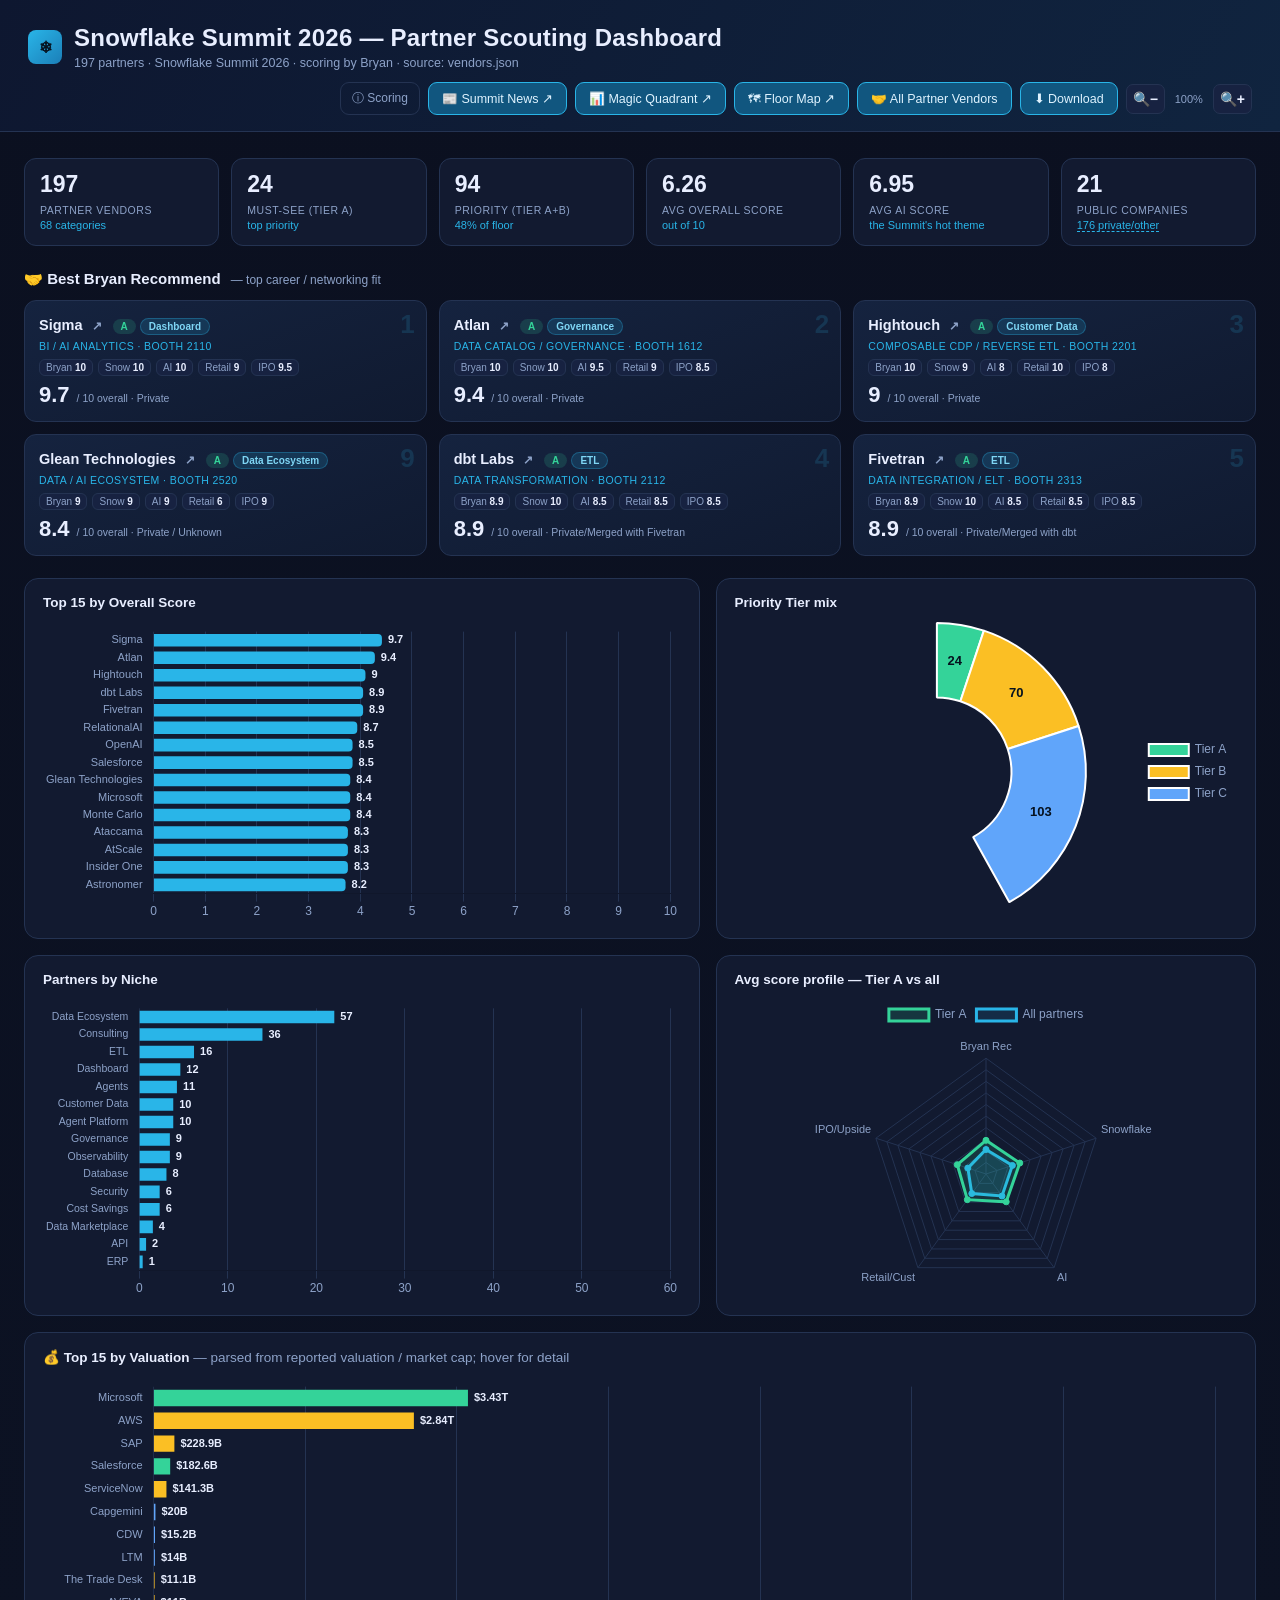
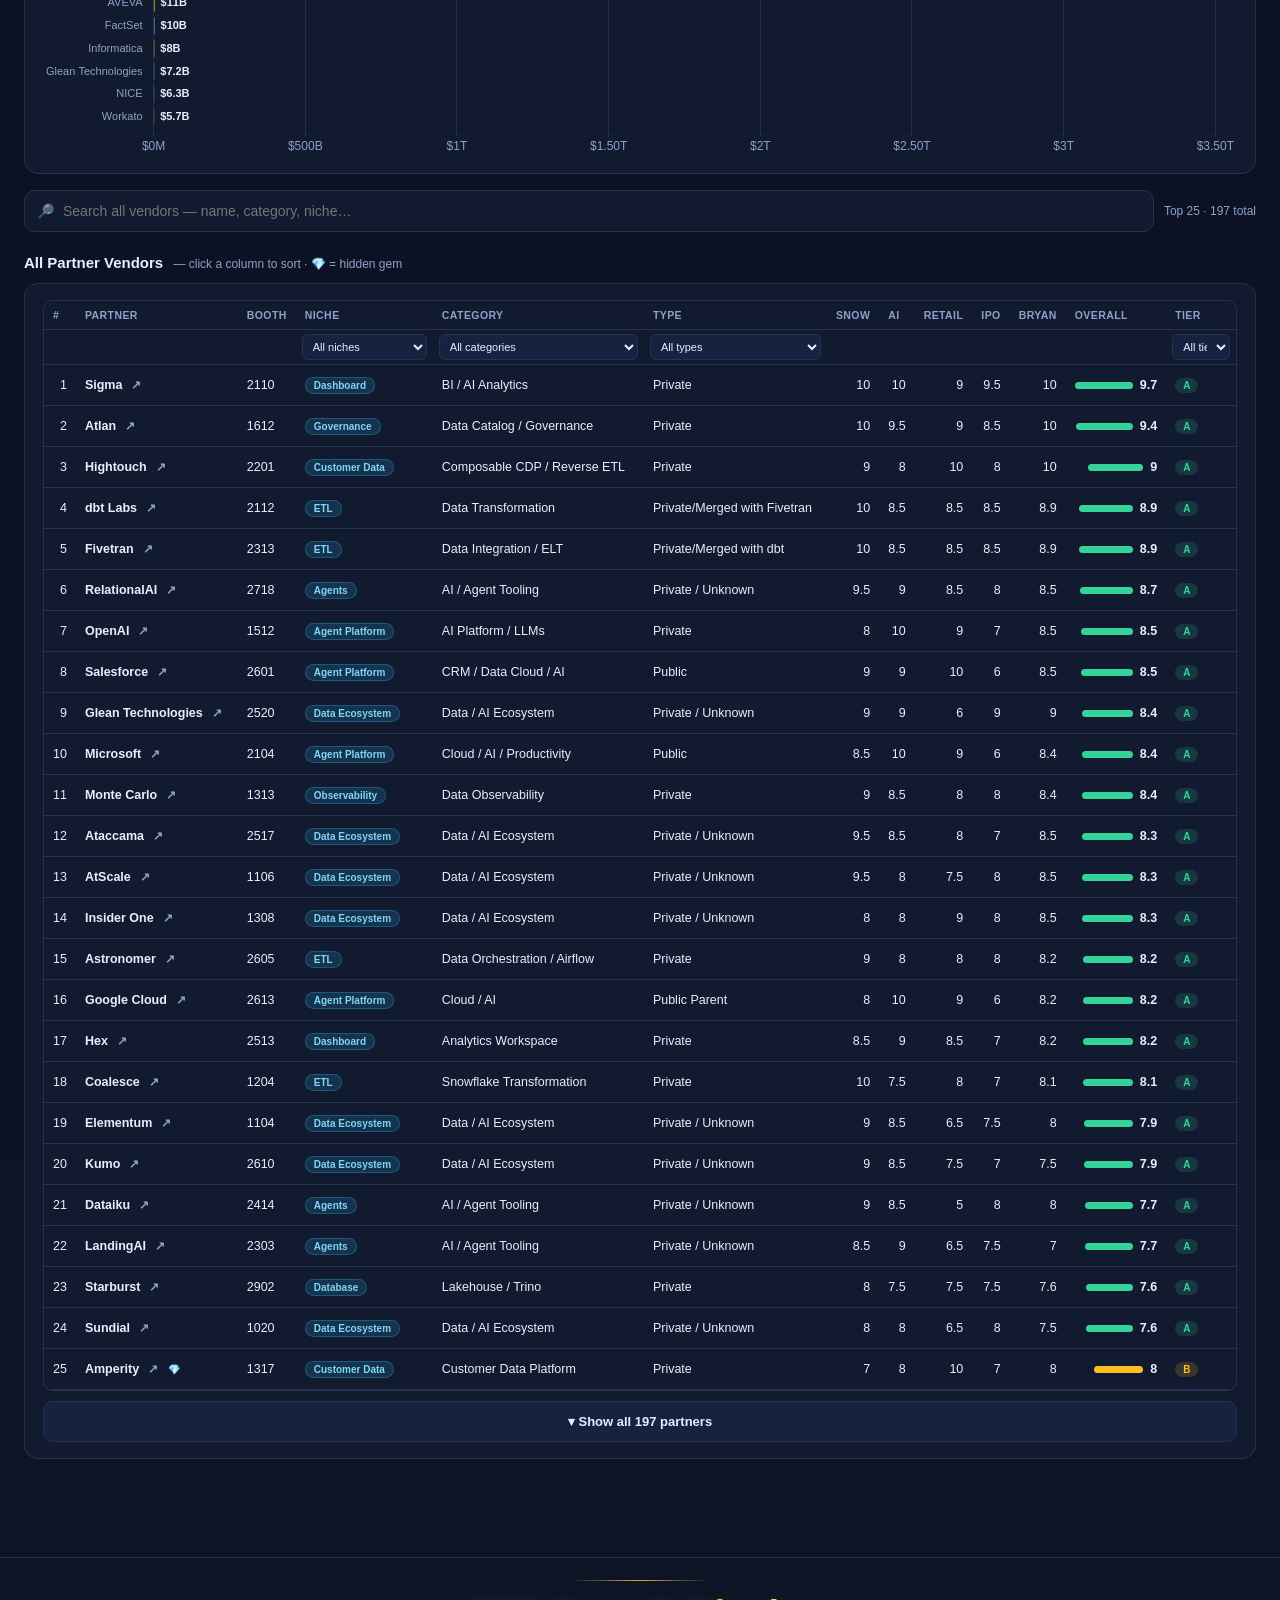
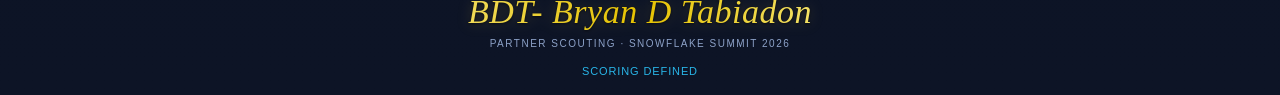
==== snowflake_summit/dashboard.html @ d2fc32f9 "summit: analytics-first layout, collapsible 25-row table, clickable KPI popups, all-segment Magic Qu" ====
<!DOCTYPE html>
<html lang="en">
<head>
<meta charset="utf-8"/>
<meta name="viewport" content="width=device-width, initial-scale=1, viewport-fit=cover"/>
<title>Snowflake Summit 2026 — Partner Scouting Dashboard</title>
<script>
/* Chart.js 4.4.1 (vendored, MIT) */
/*!
 * Chart.js v4.4.1
 * https://www.chartjs.org
 * (c) 2023 Chart.js Contributors
 * Released under the MIT License
 */
!function(t,e){"object"==typeof exports&&"undefined"!=typeof module?module.exports=e():"function"==typeof define&&define.amd?define(e):(t="undefined"!=typeof globalThis?globalThis:t||self).Chart=e()}(this,(function(){"use strict";var t=Object.freeze({__proto__:null,get Colors(){return Go},get Decimation(){return Qo},get Filler(){return ma},get Legend(){return ya},get SubTitle(){return ka},get Title(){return Ma},get Tooltip(){return Ba}});function e(){}const i=(()=>{let t=0;return()=>t++})();function s(t){return null==t}function n(t){if(Array.isArray&&Array.isArray(t))return!0;const e=Object.prototype.toString.call(t);return"[object"===e.slice(0,7)&&"Array]"===e.slice(-6)}function o(t){return null!==t&&"[object Object]"===Object.prototype.toString.call(t)}function a(t){return("number"==typeof t||t instanceof Number)&&isFinite(+t)}function r(t,e){return a(t)?t:e}function l(t,e){return void 0===t?e:t}const h=(t,e)=>"string"==typeof t&&t.endsWith("%")?parseFloat(t)/100:+t/e,c=(t,e)=>"string"==typeof t&&t.endsWith("%")?parseFloat(t)/100*e:+t;function d(t,e,i){if(t&&"function"==typeof t.call)return t.apply(i,e)}function u(t,e,i,s){let a,r,l;if(n(t))if(r=t.length,s)for(a=r-1;a>=0;a--)e.call(i,t[a],a);else for(a=0;a<r;a++)e.call(i,t[a],a);else if(o(t))for(l=Object.keys(t),r=l.length,a=0;a<r;a++)e.call(i,t[l[a]],l[a])}function f(t,e){let i,s,n,o;if(!t||!e||t.length!==e.length)return!1;for(i=0,s=t.length;i<s;++i)if(n=t[i],o=e[i],n.datasetIndex!==o.datasetIndex||n.index!==o.index)return!1;return!0}function g(t){if(n(t))return t.map(g);if(o(t)){const e=Object.create(null),i=Object.keys(t),s=i.length;let n=0;for(;n<s;++n)e[i[n]]=g(t[i[n]]);return e}return t}function p(t){return-1===["__proto__","prototype","constructor"].indexOf(t)}function m(t,e,i,s){if(!p(t))return;const n=e[t],a=i[t];o(n)&&o(a)?b(n,a,s):e[t]=g(a)}function b(t,e,i){const s=n(e)?e:[e],a=s.length;if(!o(t))return t;const r=(i=i||{}).merger||m;let l;for(let e=0;e<a;++e){if(l=s[e],!o(l))continue;const n=Object.keys(l);for(let e=0,s=n.length;e<s;++e)r(n[e],t,l,i)}return t}function x(t,e){return b(t,e,{merger:_})}function _(t,e,i){if(!p(t))return;const s=e[t],n=i[t];o(s)&&o(n)?x(s,n):Object.prototype.hasOwnProperty.call(e,t)||(e[t]=g(n))}const y={"":t=>t,x:t=>t.x,y:t=>t.y};function v(t){const e=t.split("."),i=[];let s="";for(const t of e)s+=t,s.endsWith("\\")?s=s.slice(0,-1)+".":(i.push(s),s="");return i}function M(t,e){const i=y[e]||(y[e]=function(t){const e=v(t);return t=>{for(const i of e){if(""===i)break;t=t&&t[i]}return t}}(e));return i(t)}function w(t){return t.charAt(0).toUpperCase()+t.slice(1)}const k=t=>void 0!==t,S=t=>"function"==typeof t,P=(t,e)=>{if(t.size!==e.size)return!1;for(const i of t)if(!e.has(i))return!1;return!0};function D(t){return"mouseup"===t.type||"click"===t.type||"contextmenu"===t.type}const C=Math.PI,O=2*C,A=O+C,T=Number.POSITIVE_INFINITY,L=C/180,E=C/2,R=C/4,I=2*C/3,z=Math.log10,F=Math.sign;function V(t,e,i){return Math.abs(t-e)<i}function B(t){const e=Math.round(t);t=V(t,e,t/1e3)?e:t;const i=Math.pow(10,Math.floor(z(t))),s=t/i;return(s<=1?1:s<=2?2:s<=5?5:10)*i}function W(t){const e=[],i=Math.sqrt(t);let s;for(s=1;s<i;s++)t%s==0&&(e.push(s),e.push(t/s));return i===(0|i)&&e.push(i),e.sort(((t,e)=>t-e)).pop(),e}function N(t){return!isNaN(parseFloat(t))&&isFinite(t)}function H(t,e){const i=Math.round(t);return i-e<=t&&i+e>=t}function j(t,e,i){let s,n,o;for(s=0,n=t.length;s<n;s++)o=t[s][i],isNaN(o)||(e.min=Math.min(e.min,o),e.max=Math.max(e.max,o))}function $(t){return t*(C/180)}function Y(t){return t*(180/C)}function U(t){if(!a(t))return;let e=1,i=0;for(;Math.round(t*e)/e!==t;)e*=10,i++;return i}function X(t,e){const i=e.x-t.x,s=e.y-t.y,n=Math.sqrt(i*i+s*s);let o=Math.atan2(s,i);return o<-.5*C&&(o+=O),{angle:o,distance:n}}function q(t,e){return Math.sqrt(Math.pow(e.x-t.x,2)+Math.pow(e.y-t.y,2))}function K(t,e){return(t-e+A)%O-C}function G(t){return(t%O+O)%O}function Z(t,e,i,s){const n=G(t),o=G(e),a=G(i),r=G(o-n),l=G(a-n),h=G(n-o),c=G(n-a);return n===o||n===a||s&&o===a||r>l&&h<c}function J(t,e,i){return Math.max(e,Math.min(i,t))}function Q(t){return J(t,-32768,32767)}function tt(t,e,i,s=1e-6){return t>=Math.min(e,i)-s&&t<=Math.max(e,i)+s}function et(t,e,i){i=i||(i=>t[i]<e);let s,n=t.length-1,o=0;for(;n-o>1;)s=o+n>>1,i(s)?o=s:n=s;return{lo:o,hi:n}}const it=(t,e,i,s)=>et(t,i,s?s=>{const n=t[s][e];return n<i||n===i&&t[s+1][e]===i}:s=>t[s][e]<i),st=(t,e,i)=>et(t,i,(s=>t[s][e]>=i));function nt(t,e,i){let s=0,n=t.length;for(;s<n&&t[s]<e;)s++;for(;n>s&&t[n-1]>i;)n--;return s>0||n<t.length?t.slice(s,n):t}const ot=["push","pop","shift","splice","unshift"];function at(t,e){t._chartjs?t._chartjs.listeners.push(e):(Object.defineProperty(t,"_chartjs",{configurable:!0,enumerable:!1,value:{listeners:[e]}}),ot.forEach((e=>{const i="_onData"+w(e),s=t[e];Object.defineProperty(t,e,{configurable:!0,enumerable:!1,value(...e){const n=s.apply(this,e);return t._chartjs.listeners.forEach((t=>{"function"==typeof t[i]&&t[i](...e)})),n}})})))}function rt(t,e){const i=t._chartjs;if(!i)return;const s=i.listeners,n=s.indexOf(e);-1!==n&&s.splice(n,1),s.length>0||(ot.forEach((e=>{delete t[e]})),delete t._chartjs)}function lt(t){const e=new Set(t);return e.size===t.length?t:Array.from(e)}const ht="undefined"==typeof window?function(t){return t()}:window.requestAnimationFrame;function ct(t,e){let i=[],s=!1;return function(...n){i=n,s||(s=!0,ht.call(window,(()=>{s=!1,t.apply(e,i)})))}}function dt(t,e){let i;return function(...s){return e?(clearTimeout(i),i=setTimeout(t,e,s)):t.apply(this,s),e}}const ut=t=>"start"===t?"left":"end"===t?"right":"center",ft=(t,e,i)=>"start"===t?e:"end"===t?i:(e+i)/2,gt=(t,e,i,s)=>t===(s?"left":"right")?i:"center"===t?(e+i)/2:e;function pt(t,e,i){const s=e.length;let n=0,o=s;if(t._sorted){const{iScale:a,_parsed:r}=t,l=a.axis,{min:h,max:c,minDefined:d,maxDefined:u}=a.getUserBounds();d&&(n=J(Math.min(it(r,l,h).lo,i?s:it(e,l,a.getPixelForValue(h)).lo),0,s-1)),o=u?J(Math.max(it(r,a.axis,c,!0).hi+1,i?0:it(e,l,a.getPixelForValue(c),!0).hi+1),n,s)-n:s-n}return{start:n,count:o}}function mt(t){const{xScale:e,yScale:i,_scaleRanges:s}=t,n={xmin:e.min,xmax:e.max,ymin:i.min,ymax:i.max};if(!s)return t._scaleRanges=n,!0;const o=s.xmin!==e.min||s.xmax!==e.max||s.ymin!==i.min||s.ymax!==i.max;return Object.assign(s,n),o}class bt{constructor(){this._request=null,this._charts=new Map,this._running=!1,this._lastDate=void 0}_notify(t,e,i,s){const n=e.listeners[s],o=e.duration;n.forEach((s=>s({chart:t,initial:e.initial,numSteps:o,currentStep:Math.min(i-e.start,o)})))}_refresh(){this._request||(this._running=!0,this._request=ht.call(window,(()=>{this._update(),this._request=null,this._running&&this._refresh()})))}_update(t=Date.now()){let e=0;this._charts.forEach(((i,s)=>{if(!i.running||!i.items.length)return;const n=i.items;let o,a=n.length-1,r=!1;for(;a>=0;--a)o=n[a],o._active?(o._total>i.duration&&(i.duration=o._total),o.tick(t),r=!0):(n[a]=n[n.length-1],n.pop());r&&(s.draw(),this._notify(s,i,t,"progress")),n.length||(i.running=!1,this._notify(s,i,t,"complete"),i.initial=!1),e+=n.length})),this._lastDate=t,0===e&&(this._running=!1)}_getAnims(t){const e=this._charts;let i=e.get(t);return i||(i={running:!1,initial:!0,items:[],listeners:{complete:[],progress:[]}},e.set(t,i)),i}listen(t,e,i){this._getAnims(t).listeners[e].push(i)}add(t,e){e&&e.length&&this._getAnims(t).items.push(...e)}has(t){return this._getAnims(t).items.length>0}start(t){const e=this._charts.get(t);e&&(e.running=!0,e.start=Date.now(),e.duration=e.items.reduce(((t,e)=>Math.max(t,e._duration)),0),this._refresh())}running(t){if(!this._running)return!1;const e=this._charts.get(t);return!!(e&&e.running&&e.items.length)}stop(t){const e=this._charts.get(t);if(!e||!e.items.length)return;const i=e.items;let s=i.length-1;for(;s>=0;--s)i[s].cancel();e.items=[],this._notify(t,e,Date.now(),"complete")}remove(t){return this._charts.delete(t)}}var xt=new bt;
/*!
 * @kurkle/color v0.3.2
 * https://github.com/kurkle/color#readme
 * (c) 2023 Jukka Kurkela
 * Released under the MIT License
 */function _t(t){return t+.5|0}const yt=(t,e,i)=>Math.max(Math.min(t,i),e);function vt(t){return yt(_t(2.55*t),0,255)}function Mt(t){return yt(_t(255*t),0,255)}function wt(t){return yt(_t(t/2.55)/100,0,1)}function kt(t){return yt(_t(100*t),0,100)}const St={0:0,1:1,2:2,3:3,4:4,5:5,6:6,7:7,8:8,9:9,A:10,B:11,C:12,D:13,E:14,F:15,a:10,b:11,c:12,d:13,e:14,f:15},Pt=[..."0123456789ABCDEF"],Dt=t=>Pt[15&t],Ct=t=>Pt[(240&t)>>4]+Pt[15&t],Ot=t=>(240&t)>>4==(15&t);function At(t){var e=(t=>Ot(t.r)&&Ot(t.g)&&Ot(t.b)&&Ot(t.a))(t)?Dt:Ct;return t?"#"+e(t.r)+e(t.g)+e(t.b)+((t,e)=>t<255?e(t):"")(t.a,e):void 0}const Tt=/^(hsla?|hwb|hsv)\(\s*([-+.e\d]+)(?:deg)?[\s,]+([-+.e\d]+)%[\s,]+([-+.e\d]+)%(?:[\s,]+([-+.e\d]+)(%)?)?\s*\)$/;function Lt(t,e,i){const s=e*Math.min(i,1-i),n=(e,n=(e+t/30)%12)=>i-s*Math.max(Math.min(n-3,9-n,1),-1);return[n(0),n(8),n(4)]}function Et(t,e,i){const s=(s,n=(s+t/60)%6)=>i-i*e*Math.max(Math.min(n,4-n,1),0);return[s(5),s(3),s(1)]}function Rt(t,e,i){const s=Lt(t,1,.5);let n;for(e+i>1&&(n=1/(e+i),e*=n,i*=n),n=0;n<3;n++)s[n]*=1-e-i,s[n]+=e;return s}function It(t){const e=t.r/255,i=t.g/255,s=t.b/255,n=Math.max(e,i,s),o=Math.min(e,i,s),a=(n+o)/2;let r,l,h;return n!==o&&(h=n-o,l=a>.5?h/(2-n-o):h/(n+o),r=function(t,e,i,s,n){return t===n?(e-i)/s+(e<i?6:0):e===n?(i-t)/s+2:(t-e)/s+4}(e,i,s,h,n),r=60*r+.5),[0|r,l||0,a]}function zt(t,e,i,s){return(Array.isArray(e)?t(e[0],e[1],e[2]):t(e,i,s)).map(Mt)}function Ft(t,e,i){return zt(Lt,t,e,i)}function Vt(t){return(t%360+360)%360}function Bt(t){const e=Tt.exec(t);let i,s=255;if(!e)return;e[5]!==i&&(s=e[6]?vt(+e[5]):Mt(+e[5]));const n=Vt(+e[2]),o=+e[3]/100,a=+e[4]/100;return i="hwb"===e[1]?function(t,e,i){return zt(Rt,t,e,i)}(n,o,a):"hsv"===e[1]?function(t,e,i){return zt(Et,t,e,i)}(n,o,a):Ft(n,o,a),{r:i[0],g:i[1],b:i[2],a:s}}const Wt={x:"dark",Z:"light",Y:"re",X:"blu",W:"gr",V:"medium",U:"slate",A:"ee",T:"ol",S:"or",B:"ra",C:"lateg",D:"ights",R:"in",Q:"turquois",E:"hi",P:"ro",O:"al",N:"le",M:"de",L:"yello",F:"en",K:"ch",G:"arks",H:"ea",I:"ightg",J:"wh"},Nt={OiceXe:"f0f8ff",antiquewEte:"faebd7",aqua:"ffff",aquamarRe:"7fffd4",azuY:"f0ffff",beige:"f5f5dc",bisque:"ffe4c4",black:"0",blanKedOmond:"ffebcd",Xe:"ff",XeviTet:"8a2be2",bPwn:"a52a2a",burlywood:"deb887",caMtXe:"5f9ea0",KartYuse:"7fff00",KocTate:"d2691e",cSO:"ff7f50",cSnflowerXe:"6495ed",cSnsilk:"fff8dc",crimson:"dc143c",cyan:"ffff",xXe:"8b",xcyan:"8b8b",xgTMnPd:"b8860b",xWay:"a9a9a9",xgYF:"6400",xgYy:"a9a9a9",xkhaki:"bdb76b",xmagFta:"8b008b",xTivegYF:"556b2f",xSange:"ff8c00",xScEd:"9932cc",xYd:"8b0000",xsOmon:"e9967a",xsHgYF:"8fbc8f",xUXe:"483d8b",xUWay:"2f4f4f",xUgYy:"2f4f4f",xQe:"ced1",xviTet:"9400d3",dAppRk:"ff1493",dApskyXe:"bfff",dimWay:"696969",dimgYy:"696969",dodgerXe:"1e90ff",fiYbrick:"b22222",flSOwEte:"fffaf0",foYstWAn:"228b22",fuKsia:"ff00ff",gaRsbSo:"dcdcdc",ghostwEte:"f8f8ff",gTd:"ffd700",gTMnPd:"daa520",Way:"808080",gYF:"8000",gYFLw:"adff2f",gYy:"808080",honeyMw:"f0fff0",hotpRk:"ff69b4",RdianYd:"cd5c5c",Rdigo:"4b0082",ivSy:"fffff0",khaki:"f0e68c",lavFMr:"e6e6fa",lavFMrXsh:"fff0f5",lawngYF:"7cfc00",NmoncEffon:"fffacd",ZXe:"add8e6",ZcSO:"f08080",Zcyan:"e0ffff",ZgTMnPdLw:"fafad2",ZWay:"d3d3d3",ZgYF:"90ee90",ZgYy:"d3d3d3",ZpRk:"ffb6c1",ZsOmon:"ffa07a",ZsHgYF:"20b2aa",ZskyXe:"87cefa",ZUWay:"778899",ZUgYy:"778899",ZstAlXe:"b0c4de",ZLw:"ffffe0",lime:"ff00",limegYF:"32cd32",lRF:"faf0e6",magFta:"ff00ff",maPon:"800000",VaquamarRe:"66cdaa",VXe:"cd",VScEd:"ba55d3",VpurpN:"9370db",VsHgYF:"3cb371",VUXe:"7b68ee",VsprRggYF:"fa9a",VQe:"48d1cc",VviTetYd:"c71585",midnightXe:"191970",mRtcYam:"f5fffa",mistyPse:"ffe4e1",moccasR:"ffe4b5",navajowEte:"ffdead",navy:"80",Tdlace:"fdf5e6",Tive:"808000",TivedBb:"6b8e23",Sange:"ffa500",SangeYd:"ff4500",ScEd:"da70d6",pOegTMnPd:"eee8aa",pOegYF:"98fb98",pOeQe:"afeeee",pOeviTetYd:"db7093",papayawEp:"ffefd5",pHKpuff:"ffdab9",peru:"cd853f",pRk:"ffc0cb",plum:"dda0dd",powMrXe:"b0e0e6",purpN:"800080",YbeccapurpN:"663399",Yd:"ff0000",Psybrown:"bc8f8f",PyOXe:"4169e1",saddNbPwn:"8b4513",sOmon:"fa8072",sandybPwn:"f4a460",sHgYF:"2e8b57",sHshell:"fff5ee",siFna:"a0522d",silver:"c0c0c0",skyXe:"87ceeb",UXe:"6a5acd",UWay:"708090",UgYy:"708090",snow:"fffafa",sprRggYF:"ff7f",stAlXe:"4682b4",tan:"d2b48c",teO:"8080",tEstN:"d8bfd8",tomato:"ff6347",Qe:"40e0d0",viTet:"ee82ee",JHt:"f5deb3",wEte:"ffffff",wEtesmoke:"f5f5f5",Lw:"ffff00",LwgYF:"9acd32"};let Ht;function jt(t){Ht||(Ht=function(){const t={},e=Object.keys(Nt),i=Object.keys(Wt);let s,n,o,a,r;for(s=0;s<e.length;s++){for(a=r=e[s],n=0;n<i.length;n++)o=i[n],r=r.replace(o,Wt[o]);o=parseInt(Nt[a],16),t[r]=[o>>16&255,o>>8&255,255&o]}return t}(),Ht.transparent=[0,0,0,0]);const e=Ht[t.toLowerCase()];return e&&{r:e[0],g:e[1],b:e[2],a:4===e.length?e[3]:255}}const $t=/^rgba?\(\s*([-+.\d]+)(%)?[\s,]+([-+.e\d]+)(%)?[\s,]+([-+.e\d]+)(%)?(?:[\s,/]+([-+.e\d]+)(%)?)?\s*\)$/;const Yt=t=>t<=.0031308?12.92*t:1.055*Math.pow(t,1/2.4)-.055,Ut=t=>t<=.04045?t/12.92:Math.pow((t+.055)/1.055,2.4);function Xt(t,e,i){if(t){let s=It(t);s[e]=Math.max(0,Math.min(s[e]+s[e]*i,0===e?360:1)),s=Ft(s),t.r=s[0],t.g=s[1],t.b=s[2]}}function qt(t,e){return t?Object.assign(e||{},t):t}function Kt(t){var e={r:0,g:0,b:0,a:255};return Array.isArray(t)?t.length>=3&&(e={r:t[0],g:t[1],b:t[2],a:255},t.length>3&&(e.a=Mt(t[3]))):(e=qt(t,{r:0,g:0,b:0,a:1})).a=Mt(e.a),e}function Gt(t){return"r"===t.charAt(0)?function(t){const e=$t.exec(t);let i,s,n,o=255;if(e){if(e[7]!==i){const t=+e[7];o=e[8]?vt(t):yt(255*t,0,255)}return i=+e[1],s=+e[3],n=+e[5],i=255&(e[2]?vt(i):yt(i,0,255)),s=255&(e[4]?vt(s):yt(s,0,255)),n=255&(e[6]?vt(n):yt(n,0,255)),{r:i,g:s,b:n,a:o}}}(t):Bt(t)}class Zt{constructor(t){if(t instanceof Zt)return t;const e=typeof t;let i;var s,n,o;"object"===e?i=Kt(t):"string"===e&&(o=(s=t).length,"#"===s[0]&&(4===o||5===o?n={r:255&17*St[s[1]],g:255&17*St[s[2]],b:255&17*St[s[3]],a:5===o?17*St[s[4]]:255}:7!==o&&9!==o||(n={r:St[s[1]]<<4|St[s[2]],g:St[s[3]]<<4|St[s[4]],b:St[s[5]]<<4|St[s[6]],a:9===o?St[s[7]]<<4|St[s[8]]:255})),i=n||jt(t)||Gt(t)),this._rgb=i,this._valid=!!i}get valid(){return this._valid}get rgb(){var t=qt(this._rgb);return t&&(t.a=wt(t.a)),t}set rgb(t){this._rgb=Kt(t)}rgbString(){return this._valid?(t=this._rgb)&&(t.a<255?`rgba(${t.r}, ${t.g}, ${t.b}, ${wt(t.a)})`:`rgb(${t.r}, ${t.g}, ${t.b})`):void 0;var t}hexString(){return this._valid?At(this._rgb):void 0}hslString(){return this._valid?function(t){if(!t)return;const e=It(t),i=e[0],s=kt(e[1]),n=kt(e[2]);return t.a<255?`hsla(${i}, ${s}%, ${n}%, ${wt(t.a)})`:`hsl(${i}, ${s}%, ${n}%)`}(this._rgb):void 0}mix(t,e){if(t){const i=this.rgb,s=t.rgb;let n;const o=e===n?.5:e,a=2*o-1,r=i.a-s.a,l=((a*r==-1?a:(a+r)/(1+a*r))+1)/2;n=1-l,i.r=255&l*i.r+n*s.r+.5,i.g=255&l*i.g+n*s.g+.5,i.b=255&l*i.b+n*s.b+.5,i.a=o*i.a+(1-o)*s.a,this.rgb=i}return this}interpolate(t,e){return t&&(this._rgb=function(t,e,i){const s=Ut(wt(t.r)),n=Ut(wt(t.g)),o=Ut(wt(t.b));return{r:Mt(Yt(s+i*(Ut(wt(e.r))-s))),g:Mt(Yt(n+i*(Ut(wt(e.g))-n))),b:Mt(Yt(o+i*(Ut(wt(e.b))-o))),a:t.a+i*(e.a-t.a)}}(this._rgb,t._rgb,e)),this}clone(){return new Zt(this.rgb)}alpha(t){return this._rgb.a=Mt(t),this}clearer(t){return this._rgb.a*=1-t,this}greyscale(){const t=this._rgb,e=_t(.3*t.r+.59*t.g+.11*t.b);return t.r=t.g=t.b=e,this}opaquer(t){return this._rgb.a*=1+t,this}negate(){const t=this._rgb;return t.r=255-t.r,t.g=255-t.g,t.b=255-t.b,this}lighten(t){return Xt(this._rgb,2,t),this}darken(t){return Xt(this._rgb,2,-t),this}saturate(t){return Xt(this._rgb,1,t),this}desaturate(t){return Xt(this._rgb,1,-t),this}rotate(t){return function(t,e){var i=It(t);i[0]=Vt(i[0]+e),i=Ft(i),t.r=i[0],t.g=i[1],t.b=i[2]}(this._rgb,t),this}}function Jt(t){if(t&&"object"==typeof t){const e=t.toString();return"[object CanvasPattern]"===e||"[object CanvasGradient]"===e}return!1}function Qt(t){return Jt(t)?t:new Zt(t)}function te(t){return Jt(t)?t:new Zt(t).saturate(.5).darken(.1).hexString()}const ee=["x","y","borderWidth","radius","tension"],ie=["color","borderColor","backgroundColor"];const se=new Map;function ne(t,e,i){return function(t,e){e=e||{};const i=t+JSON.stringify(e);let s=se.get(i);return s||(s=new Intl.NumberFormat(t,e),se.set(i,s)),s}(e,i).format(t)}const oe={values:t=>n(t)?t:""+t,numeric(t,e,i){if(0===t)return"0";const s=this.chart.options.locale;let n,o=t;if(i.length>1){const e=Math.max(Math.abs(i[0].value),Math.abs(i[i.length-1].value));(e<1e-4||e>1e15)&&(n="scientific"),o=function(t,e){let i=e.length>3?e[2].value-e[1].value:e[1].value-e[0].value;Math.abs(i)>=1&&t!==Math.floor(t)&&(i=t-Math.floor(t));return i}(t,i)}const a=z(Math.abs(o)),r=isNaN(a)?1:Math.max(Math.min(-1*Math.floor(a),20),0),l={notation:n,minimumFractionDigits:r,maximumFractionDigits:r};return Object.assign(l,this.options.ticks.format),ne(t,s,l)},logarithmic(t,e,i){if(0===t)return"0";const s=i[e].significand||t/Math.pow(10,Math.floor(z(t)));return[1,2,3,5,10,15].includes(s)||e>.8*i.length?oe.numeric.call(this,t,e,i):""}};var ae={formatters:oe};const re=Object.create(null),le=Object.create(null);function he(t,e){if(!e)return t;const i=e.split(".");for(let e=0,s=i.length;e<s;++e){const s=i[e];t=t[s]||(t[s]=Object.create(null))}return t}function ce(t,e,i){return"string"==typeof e?b(he(t,e),i):b(he(t,""),e)}class de{constructor(t,e){this.animation=void 0,this.backgroundColor="rgba(0,0,0,0.1)",this.borderColor="rgba(0,0,0,0.1)",this.color="#666",this.datasets={},this.devicePixelRatio=t=>t.chart.platform.getDevicePixelRatio(),this.elements={},this.events=["mousemove","mouseout","click","touchstart","touchmove"],this.font={family:"'Helvetica Neue', 'Helvetica', 'Arial', sans-serif",size:12,style:"normal",lineHeight:1.2,weight:null},this.hover={},this.hoverBackgroundColor=(t,e)=>te(e.backgroundColor),this.hoverBorderColor=(t,e)=>te(e.borderColor),this.hoverColor=(t,e)=>te(e.color),this.indexAxis="x",this.interaction={mode:"nearest",intersect:!0,includeInvisible:!1},this.maintainAspectRatio=!0,this.onHover=null,this.onClick=null,this.parsing=!0,this.plugins={},this.responsive=!0,this.scale=void 0,this.scales={},this.showLine=!0,this.drawActiveElementsOnTop=!0,this.describe(t),this.apply(e)}set(t,e){return ce(this,t,e)}get(t){return he(this,t)}describe(t,e){return ce(le,t,e)}override(t,e){return ce(re,t,e)}route(t,e,i,s){const n=he(this,t),a=he(this,i),r="_"+e;Object.defineProperties(n,{[r]:{value:n[e],writable:!0},[e]:{enumerable:!0,get(){const t=this[r],e=a[s];return o(t)?Object.assign({},e,t):l(t,e)},set(t){this[r]=t}}})}apply(t){t.forEach((t=>t(this)))}}var ue=new de({_scriptable:t=>!t.startsWith("on"),_indexable:t=>"events"!==t,hover:{_fallback:"interaction"},interaction:{_scriptable:!1,_indexable:!1}},[function(t){t.set("animation",{delay:void 0,duration:1e3,easing:"easeOutQuart",fn:void 0,from:void 0,loop:void 0,to:void 0,type:void 0}),t.describe("animation",{_fallback:!1,_indexable:!1,_scriptable:t=>"onProgress"!==t&&"onComplete"!==t&&"fn"!==t}),t.set("animations",{colors:{type:"color",properties:ie},numbers:{type:"number",properties:ee}}),t.describe("animations",{_fallback:"animation"}),t.set("transitions",{active:{animation:{duration:400}},resize:{animation:{duration:0}},show:{animations:{colors:{from:"transparent"},visible:{type:"boolean",duration:0}}},hide:{animations:{colors:{to:"transparent"},visible:{type:"boolean",easing:"linear",fn:t=>0|t}}}})},function(t){t.set("layout",{autoPadding:!0,padding:{top:0,right:0,bottom:0,left:0}})},function(t){t.set("scale",{display:!0,offset:!1,reverse:!1,beginAtZero:!1,bounds:"ticks",clip:!0,grace:0,grid:{display:!0,lineWidth:1,drawOnChartArea:!0,drawTicks:!0,tickLength:8,tickWidth:(t,e)=>e.lineWidth,tickColor:(t,e)=>e.color,offset:!1},border:{display:!0,dash:[],dashOffset:0,width:1},title:{display:!1,text:"",padding:{top:4,bottom:4}},ticks:{minRotation:0,maxRotation:50,mirror:!1,textStrokeWidth:0,textStrokeColor:"",padding:3,display:!0,autoSkip:!0,autoSkipPadding:3,labelOffset:0,callback:ae.formatters.values,minor:{},major:{},align:"center",crossAlign:"near",showLabelBackdrop:!1,backdropColor:"rgba(255, 255, 255, 0.75)",backdropPadding:2}}),t.route("scale.ticks","color","","color"),t.route("scale.grid","color","","borderColor"),t.route("scale.border","color","","borderColor"),t.route("scale.title","color","","color"),t.describe("scale",{_fallback:!1,_scriptable:t=>!t.startsWith("before")&&!t.startsWith("after")&&"callback"!==t&&"parser"!==t,_indexable:t=>"borderDash"!==t&&"tickBorderDash"!==t&&"dash"!==t}),t.describe("scales",{_fallback:"scale"}),t.describe("scale.ticks",{_scriptable:t=>"backdropPadding"!==t&&"callback"!==t,_indexable:t=>"backdropPadding"!==t})}]);function fe(){return"undefined"!=typeof window&&"undefined"!=typeof document}function ge(t){let e=t.parentNode;return e&&"[object ShadowRoot]"===e.toString()&&(e=e.host),e}function pe(t,e,i){let s;return"string"==typeof t?(s=parseInt(t,10),-1!==t.indexOf("%")&&(s=s/100*e.parentNode[i])):s=t,s}const me=t=>t.ownerDocument.defaultView.getComputedStyle(t,null);function be(t,e){return me(t).getPropertyValue(e)}const xe=["top","right","bottom","left"];function _e(t,e,i){const s={};i=i?"-"+i:"";for(let n=0;n<4;n++){const o=xe[n];s[o]=parseFloat(t[e+"-"+o+i])||0}return s.width=s.left+s.right,s.height=s.top+s.bottom,s}const ye=(t,e,i)=>(t>0||e>0)&&(!i||!i.shadowRoot);function ve(t,e){if("native"in t)return t;const{canvas:i,currentDevicePixelRatio:s}=e,n=me(i),o="border-box"===n.boxSizing,a=_e(n,"padding"),r=_e(n,"border","width"),{x:l,y:h,box:c}=function(t,e){const i=t.touches,s=i&&i.length?i[0]:t,{offsetX:n,offsetY:o}=s;let a,r,l=!1;if(ye(n,o,t.target))a=n,r=o;else{const t=e.getBoundingClientRect();a=s.clientX-t.left,r=s.clientY-t.top,l=!0}return{x:a,y:r,box:l}}(t,i),d=a.left+(c&&r.left),u=a.top+(c&&r.top);let{width:f,height:g}=e;return o&&(f-=a.width+r.width,g-=a.height+r.height),{x:Math.round((l-d)/f*i.width/s),y:Math.round((h-u)/g*i.height/s)}}const Me=t=>Math.round(10*t)/10;function we(t,e,i,s){const n=me(t),o=_e(n,"margin"),a=pe(n.maxWidth,t,"clientWidth")||T,r=pe(n.maxHeight,t,"clientHeight")||T,l=function(t,e,i){let s,n;if(void 0===e||void 0===i){const o=ge(t);if(o){const t=o.getBoundingClientRect(),a=me(o),r=_e(a,"border","width"),l=_e(a,"padding");e=t.width-l.width-r.width,i=t.height-l.height-r.height,s=pe(a.maxWidth,o,"clientWidth"),n=pe(a.maxHeight,o,"clientHeight")}else e=t.clientWidth,i=t.clientHeight}return{width:e,height:i,maxWidth:s||T,maxHeight:n||T}}(t,e,i);let{width:h,height:c}=l;if("content-box"===n.boxSizing){const t=_e(n,"border","width"),e=_e(n,"padding");h-=e.width+t.width,c-=e.height+t.height}h=Math.max(0,h-o.width),c=Math.max(0,s?h/s:c-o.height),h=Me(Math.min(h,a,l.maxWidth)),c=Me(Math.min(c,r,l.maxHeight)),h&&!c&&(c=Me(h/2));return(void 0!==e||void 0!==i)&&s&&l.height&&c>l.height&&(c=l.height,h=Me(Math.floor(c*s))),{width:h,height:c}}function ke(t,e,i){const s=e||1,n=Math.floor(t.height*s),o=Math.floor(t.width*s);t.height=Math.floor(t.height),t.width=Math.floor(t.width);const a=t.canvas;return a.style&&(i||!a.style.height&&!a.style.width)&&(a.style.height=`${t.height}px`,a.style.width=`${t.width}px`),(t.currentDevicePixelRatio!==s||a.height!==n||a.width!==o)&&(t.currentDevicePixelRatio=s,a.height=n,a.width=o,t.ctx.setTransform(s,0,0,s,0,0),!0)}const Se=function(){let t=!1;try{const e={get passive(){return t=!0,!1}};fe()&&(window.addEventListener("test",null,e),window.removeEventListener("test",null,e))}catch(t){}return t}();function Pe(t,e){const i=be(t,e),s=i&&i.match(/^(\d+)(\.\d+)?px$/);return s?+s[1]:void 0}function De(t){return!t||s(t.size)||s(t.family)?null:(t.style?t.style+" ":"")+(t.weight?t.weight+" ":"")+t.size+"px "+t.family}function Ce(t,e,i,s,n){let o=e[n];return o||(o=e[n]=t.measureText(n).width,i.push(n)),o>s&&(s=o),s}function Oe(t,e,i,s){let o=(s=s||{}).data=s.data||{},a=s.garbageCollect=s.garbageCollect||[];s.font!==e&&(o=s.data={},a=s.garbageCollect=[],s.font=e),t.save(),t.font=e;let r=0;const l=i.length;let h,c,d,u,f;for(h=0;h<l;h++)if(u=i[h],null==u||n(u)){if(n(u))for(c=0,d=u.length;c<d;c++)f=u[c],null==f||n(f)||(r=Ce(t,o,a,r,f))}else r=Ce(t,o,a,r,u);t.restore();const g=a.length/2;if(g>i.length){for(h=0;h<g;h++)delete o[a[h]];a.splice(0,g)}return r}function Ae(t,e,i){const s=t.currentDevicePixelRatio,n=0!==i?Math.max(i/2,.5):0;return Math.round((e-n)*s)/s+n}function Te(t,e){(e=e||t.getContext("2d")).save(),e.resetTransform(),e.clearRect(0,0,t.width,t.height),e.restore()}function Le(t,e,i,s){Ee(t,e,i,s,null)}function Ee(t,e,i,s,n){let o,a,r,l,h,c,d,u;const f=e.pointStyle,g=e.rotation,p=e.radius;let m=(g||0)*L;if(f&&"object"==typeof f&&(o=f.toString(),"[object HTMLImageElement]"===o||"[object HTMLCanvasElement]"===o))return t.save(),t.translate(i,s),t.rotate(m),t.drawImage(f,-f.width/2,-f.height/2,f.width,f.height),void t.restore();if(!(isNaN(p)||p<=0)){switch(t.beginPath(),f){default:n?t.ellipse(i,s,n/2,p,0,0,O):t.arc(i,s,p,0,O),t.closePath();break;case"triangle":c=n?n/2:p,t.moveTo(i+Math.sin(m)*c,s-Math.cos(m)*p),m+=I,t.lineTo(i+Math.sin(m)*c,s-Math.cos(m)*p),m+=I,t.lineTo(i+Math.sin(m)*c,s-Math.cos(m)*p),t.closePath();break;case"rectRounded":h=.516*p,l=p-h,a=Math.cos(m+R)*l,d=Math.cos(m+R)*(n?n/2-h:l),r=Math.sin(m+R)*l,u=Math.sin(m+R)*(n?n/2-h:l),t.arc(i-d,s-r,h,m-C,m-E),t.arc(i+u,s-a,h,m-E,m),t.arc(i+d,s+r,h,m,m+E),t.arc(i-u,s+a,h,m+E,m+C),t.closePath();break;case"rect":if(!g){l=Math.SQRT1_2*p,c=n?n/2:l,t.rect(i-c,s-l,2*c,2*l);break}m+=R;case"rectRot":d=Math.cos(m)*(n?n/2:p),a=Math.cos(m)*p,r=Math.sin(m)*p,u=Math.sin(m)*(n?n/2:p),t.moveTo(i-d,s-r),t.lineTo(i+u,s-a),t.lineTo(i+d,s+r),t.lineTo(i-u,s+a),t.closePath();break;case"crossRot":m+=R;case"cross":d=Math.cos(m)*(n?n/2:p),a=Math.cos(m)*p,r=Math.sin(m)*p,u=Math.sin(m)*(n?n/2:p),t.moveTo(i-d,s-r),t.lineTo(i+d,s+r),t.moveTo(i+u,s-a),t.lineTo(i-u,s+a);break;case"star":d=Math.cos(m)*(n?n/2:p),a=Math.cos(m)*p,r=Math.sin(m)*p,u=Math.sin(m)*(n?n/2:p),t.moveTo(i-d,s-r),t.lineTo(i+d,s+r),t.moveTo(i+u,s-a),t.lineTo(i-u,s+a),m+=R,d=Math.cos(m)*(n?n/2:p),a=Math.cos(m)*p,r=Math.sin(m)*p,u=Math.sin(m)*(n?n/2:p),t.moveTo(i-d,s-r),t.lineTo(i+d,s+r),t.moveTo(i+u,s-a),t.lineTo(i-u,s+a);break;case"line":a=n?n/2:Math.cos(m)*p,r=Math.sin(m)*p,t.moveTo(i-a,s-r),t.lineTo(i+a,s+r);break;case"dash":t.moveTo(i,s),t.lineTo(i+Math.cos(m)*(n?n/2:p),s+Math.sin(m)*p);break;case!1:t.closePath()}t.fill(),e.borderWidth>0&&t.stroke()}}function Re(t,e,i){return i=i||.5,!e||t&&t.x>e.left-i&&t.x<e.right+i&&t.y>e.top-i&&t.y<e.bottom+i}function Ie(t,e){t.save(),t.beginPath(),t.rect(e.left,e.top,e.right-e.left,e.bottom-e.top),t.clip()}function ze(t){t.restore()}function Fe(t,e,i,s,n){if(!e)return t.lineTo(i.x,i.y);if("middle"===n){const s=(e.x+i.x)/2;t.lineTo(s,e.y),t.lineTo(s,i.y)}else"after"===n!=!!s?t.lineTo(e.x,i.y):t.lineTo(i.x,e.y);t.lineTo(i.x,i.y)}function Ve(t,e,i,s){if(!e)return t.lineTo(i.x,i.y);t.bezierCurveTo(s?e.cp1x:e.cp2x,s?e.cp1y:e.cp2y,s?i.cp2x:i.cp1x,s?i.cp2y:i.cp1y,i.x,i.y)}function Be(t,e,i,s,n){if(n.strikethrough||n.underline){const o=t.measureText(s),a=e-o.actualBoundingBoxLeft,r=e+o.actualBoundingBoxRight,l=i-o.actualBoundingBoxAscent,h=i+o.actualBoundingBoxDescent,c=n.strikethrough?(l+h)/2:h;t.strokeStyle=t.fillStyle,t.beginPath(),t.lineWidth=n.decorationWidth||2,t.moveTo(a,c),t.lineTo(r,c),t.stroke()}}function We(t,e){const i=t.fillStyle;t.fillStyle=e.color,t.fillRect(e.left,e.top,e.width,e.height),t.fillStyle=i}function Ne(t,e,i,o,a,r={}){const l=n(e)?e:[e],h=r.strokeWidth>0&&""!==r.strokeColor;let c,d;for(t.save(),t.font=a.string,function(t,e){e.translation&&t.translate(e.translation[0],e.translation[1]),s(e.rotation)||t.rotate(e.rotation),e.color&&(t.fillStyle=e.color),e.textAlign&&(t.textAlign=e.textAlign),e.textBaseline&&(t.textBaseline=e.textBaseline)}(t,r),c=0;c<l.length;++c)d=l[c],r.backdrop&&We(t,r.backdrop),h&&(r.strokeColor&&(t.strokeStyle=r.strokeColor),s(r.strokeWidth)||(t.lineWidth=r.strokeWidth),t.strokeText(d,i,o,r.maxWidth)),t.fillText(d,i,o,r.maxWidth),Be(t,i,o,d,r),o+=Number(a.lineHeight);t.restore()}function He(t,e){const{x:i,y:s,w:n,h:o,radius:a}=e;t.arc(i+a.topLeft,s+a.topLeft,a.topLeft,1.5*C,C,!0),t.lineTo(i,s+o-a.bottomLeft),t.arc(i+a.bottomLeft,s+o-a.bottomLeft,a.bottomLeft,C,E,!0),t.lineTo(i+n-a.bottomRight,s+o),t.arc(i+n-a.bottomRight,s+o-a.bottomRight,a.bottomRight,E,0,!0),t.lineTo(i+n,s+a.topRight),t.arc(i+n-a.topRight,s+a.topRight,a.topRight,0,-E,!0),t.lineTo(i+a.topLeft,s)}function je(t,e=[""],i,s,n=(()=>t[0])){const o=i||t;void 0===s&&(s=ti("_fallback",t));const a={[Symbol.toStringTag]:"Object",_cacheable:!0,_scopes:t,_rootScopes:o,_fallback:s,_getTarget:n,override:i=>je([i,...t],e,o,s)};return new Proxy(a,{deleteProperty:(e,i)=>(delete e[i],delete e._keys,delete t[0][i],!0),get:(i,s)=>qe(i,s,(()=>function(t,e,i,s){let n;for(const o of e)if(n=ti(Ue(o,t),i),void 0!==n)return Xe(t,n)?Je(i,s,t,n):n}(s,e,t,i))),getOwnPropertyDescriptor:(t,e)=>Reflect.getOwnPropertyDescriptor(t._scopes[0],e),getPrototypeOf:()=>Reflect.getPrototypeOf(t[0]),has:(t,e)=>ei(t).includes(e),ownKeys:t=>ei(t),set(t,e,i){const s=t._storage||(t._storage=n());return t[e]=s[e]=i,delete t._keys,!0}})}function $e(t,e,i,s){const a={_cacheable:!1,_proxy:t,_context:e,_subProxy:i,_stack:new Set,_descriptors:Ye(t,s),setContext:e=>$e(t,e,i,s),override:n=>$e(t.override(n),e,i,s)};return new Proxy(a,{deleteProperty:(e,i)=>(delete e[i],delete t[i],!0),get:(t,e,i)=>qe(t,e,(()=>function(t,e,i){const{_proxy:s,_context:a,_subProxy:r,_descriptors:l}=t;let h=s[e];S(h)&&l.isScriptable(e)&&(h=function(t,e,i,s){const{_proxy:n,_context:o,_subProxy:a,_stack:r}=i;if(r.has(t))throw new Error("Recursion detected: "+Array.from(r).join("->")+"->"+t);r.add(t);let l=e(o,a||s);r.delete(t),Xe(t,l)&&(l=Je(n._scopes,n,t,l));return l}(e,h,t,i));n(h)&&h.length&&(h=function(t,e,i,s){const{_proxy:n,_context:a,_subProxy:r,_descriptors:l}=i;if(void 0!==a.index&&s(t))return e[a.index%e.length];if(o(e[0])){const i=e,s=n._scopes.filter((t=>t!==i));e=[];for(const o of i){const i=Je(s,n,t,o);e.push($e(i,a,r&&r[t],l))}}return e}(e,h,t,l.isIndexable));Xe(e,h)&&(h=$e(h,a,r&&r[e],l));return h}(t,e,i))),getOwnPropertyDescriptor:(e,i)=>e._descriptors.allKeys?Reflect.has(t,i)?{enumerable:!0,configurable:!0}:void 0:Reflect.getOwnPropertyDescriptor(t,i),getPrototypeOf:()=>Reflect.getPrototypeOf(t),has:(e,i)=>Reflect.has(t,i),ownKeys:()=>Reflect.ownKeys(t),set:(e,i,s)=>(t[i]=s,delete e[i],!0)})}function Ye(t,e={scriptable:!0,indexable:!0}){const{_scriptable:i=e.scriptable,_indexable:s=e.indexable,_allKeys:n=e.allKeys}=t;return{allKeys:n,scriptable:i,indexable:s,isScriptable:S(i)?i:()=>i,isIndexable:S(s)?s:()=>s}}const Ue=(t,e)=>t?t+w(e):e,Xe=(t,e)=>o(e)&&"adapters"!==t&&(null===Object.getPrototypeOf(e)||e.constructor===Object);function qe(t,e,i){if(Object.prototype.hasOwnProperty.call(t,e))return t[e];const s=i();return t[e]=s,s}function Ke(t,e,i){return S(t)?t(e,i):t}const Ge=(t,e)=>!0===t?e:"string"==typeof t?M(e,t):void 0;function Ze(t,e,i,s,n){for(const o of e){const e=Ge(i,o);if(e){t.add(e);const o=Ke(e._fallback,i,n);if(void 0!==o&&o!==i&&o!==s)return o}else if(!1===e&&void 0!==s&&i!==s)return null}return!1}function Je(t,e,i,s){const a=e._rootScopes,r=Ke(e._fallback,i,s),l=[...t,...a],h=new Set;h.add(s);let c=Qe(h,l,i,r||i,s);return null!==c&&((void 0===r||r===i||(c=Qe(h,l,r,c,s),null!==c))&&je(Array.from(h),[""],a,r,(()=>function(t,e,i){const s=t._getTarget();e in s||(s[e]={});const a=s[e];if(n(a)&&o(i))return i;return a||{}}(e,i,s))))}function Qe(t,e,i,s,n){for(;i;)i=Ze(t,e,i,s,n);return i}function ti(t,e){for(const i of e){if(!i)continue;const e=i[t];if(void 0!==e)return e}}function ei(t){let e=t._keys;return e||(e=t._keys=function(t){const e=new Set;for(const i of t)for(const t of Object.keys(i).filter((t=>!t.startsWith("_"))))e.add(t);return Array.from(e)}(t._scopes)),e}function ii(t,e,i,s){const{iScale:n}=t,{key:o="r"}=this._parsing,a=new Array(s);let r,l,h,c;for(r=0,l=s;r<l;++r)h=r+i,c=e[h],a[r]={r:n.parse(M(c,o),h)};return a}const si=Number.EPSILON||1e-14,ni=(t,e)=>e<t.length&&!t[e].skip&&t[e],oi=t=>"x"===t?"y":"x";function ai(t,e,i,s){const n=t.skip?e:t,o=e,a=i.skip?e:i,r=q(o,n),l=q(a,o);let h=r/(r+l),c=l/(r+l);h=isNaN(h)?0:h,c=isNaN(c)?0:c;const d=s*h,u=s*c;return{previous:{x:o.x-d*(a.x-n.x),y:o.y-d*(a.y-n.y)},next:{x:o.x+u*(a.x-n.x),y:o.y+u*(a.y-n.y)}}}function ri(t,e="x"){const i=oi(e),s=t.length,n=Array(s).fill(0),o=Array(s);let a,r,l,h=ni(t,0);for(a=0;a<s;++a)if(r=l,l=h,h=ni(t,a+1),l){if(h){const t=h[e]-l[e];n[a]=0!==t?(h[i]-l[i])/t:0}o[a]=r?h?F(n[a-1])!==F(n[a])?0:(n[a-1]+n[a])/2:n[a-1]:n[a]}!function(t,e,i){const s=t.length;let n,o,a,r,l,h=ni(t,0);for(let c=0;c<s-1;++c)l=h,h=ni(t,c+1),l&&h&&(V(e[c],0,si)?i[c]=i[c+1]=0:(n=i[c]/e[c],o=i[c+1]/e[c],r=Math.pow(n,2)+Math.pow(o,2),r<=9||(a=3/Math.sqrt(r),i[c]=n*a*e[c],i[c+1]=o*a*e[c])))}(t,n,o),function(t,e,i="x"){const s=oi(i),n=t.length;let o,a,r,l=ni(t,0);for(let h=0;h<n;++h){if(a=r,r=l,l=ni(t,h+1),!r)continue;const n=r[i],c=r[s];a&&(o=(n-a[i])/3,r[`cp1${i}`]=n-o,r[`cp1${s}`]=c-o*e[h]),l&&(o=(l[i]-n)/3,r[`cp2${i}`]=n+o,r[`cp2${s}`]=c+o*e[h])}}(t,o,e)}function li(t,e,i){return Math.max(Math.min(t,i),e)}function hi(t,e,i,s,n){let o,a,r,l;if(e.spanGaps&&(t=t.filter((t=>!t.skip))),"monotone"===e.cubicInterpolationMode)ri(t,n);else{let i=s?t[t.length-1]:t[0];for(o=0,a=t.length;o<a;++o)r=t[o],l=ai(i,r,t[Math.min(o+1,a-(s?0:1))%a],e.tension),r.cp1x=l.previous.x,r.cp1y=l.previous.y,r.cp2x=l.next.x,r.cp2y=l.next.y,i=r}e.capBezierPoints&&function(t,e){let i,s,n,o,a,r=Re(t[0],e);for(i=0,s=t.length;i<s;++i)a=o,o=r,r=i<s-1&&Re(t[i+1],e),o&&(n=t[i],a&&(n.cp1x=li(n.cp1x,e.left,e.right),n.cp1y=li(n.cp1y,e.top,e.bottom)),r&&(n.cp2x=li(n.cp2x,e.left,e.right),n.cp2y=li(n.cp2y,e.top,e.bottom)))}(t,i)}const ci=t=>0===t||1===t,di=(t,e,i)=>-Math.pow(2,10*(t-=1))*Math.sin((t-e)*O/i),ui=(t,e,i)=>Math.pow(2,-10*t)*Math.sin((t-e)*O/i)+1,fi={linear:t=>t,easeInQuad:t=>t*t,easeOutQuad:t=>-t*(t-2),easeInOutQuad:t=>(t/=.5)<1?.5*t*t:-.5*(--t*(t-2)-1),easeInCubic:t=>t*t*t,easeOutCubic:t=>(t-=1)*t*t+1,easeInOutCubic:t=>(t/=.5)<1?.5*t*t*t:.5*((t-=2)*t*t+2),easeInQuart:t=>t*t*t*t,easeOutQuart:t=>-((t-=1)*t*t*t-1),easeInOutQuart:t=>(t/=.5)<1?.5*t*t*t*t:-.5*((t-=2)*t*t*t-2),easeInQuint:t=>t*t*t*t*t,easeOutQuint:t=>(t-=1)*t*t*t*t+1,easeInOutQuint:t=>(t/=.5)<1?.5*t*t*t*t*t:.5*((t-=2)*t*t*t*t+2),easeInSine:t=>1-Math.cos(t*E),easeOutSine:t=>Math.sin(t*E),easeInOutSine:t=>-.5*(Math.cos(C*t)-1),easeInExpo:t=>0===t?0:Math.pow(2,10*(t-1)),easeOutExpo:t=>1===t?1:1-Math.pow(2,-10*t),easeInOutExpo:t=>ci(t)?t:t<.5?.5*Math.pow(2,10*(2*t-1)):.5*(2-Math.pow(2,-10*(2*t-1))),easeInCirc:t=>t>=1?t:-(Math.sqrt(1-t*t)-1),easeOutCirc:t=>Math.sqrt(1-(t-=1)*t),easeInOutCirc:t=>(t/=.5)<1?-.5*(Math.sqrt(1-t*t)-1):.5*(Math.sqrt(1-(t-=2)*t)+1),easeInElastic:t=>ci(t)?t:di(t,.075,.3),easeOutElastic:t=>ci(t)?t:ui(t,.075,.3),easeInOutElastic(t){const e=.1125;return ci(t)?t:t<.5?.5*di(2*t,e,.45):.5+.5*ui(2*t-1,e,.45)},easeInBack(t){const e=1.70158;return t*t*((e+1)*t-e)},easeOutBack(t){const e=1.70158;return(t-=1)*t*((e+1)*t+e)+1},easeInOutBack(t){let e=1.70158;return(t/=.5)<1?t*t*((1+(e*=1.525))*t-e)*.5:.5*((t-=2)*t*((1+(e*=1.525))*t+e)+2)},easeInBounce:t=>1-fi.easeOutBounce(1-t),easeOutBounce(t){const e=7.5625,i=2.75;return t<1/i?e*t*t:t<2/i?e*(t-=1.5/i)*t+.75:t<2.5/i?e*(t-=2.25/i)*t+.9375:e*(t-=2.625/i)*t+.984375},easeInOutBounce:t=>t<.5?.5*fi.easeInBounce(2*t):.5*fi.easeOutBounce(2*t-1)+.5};function gi(t,e,i,s){return{x:t.x+i*(e.x-t.x),y:t.y+i*(e.y-t.y)}}function pi(t,e,i,s){return{x:t.x+i*(e.x-t.x),y:"middle"===s?i<.5?t.y:e.y:"after"===s?i<1?t.y:e.y:i>0?e.y:t.y}}function mi(t,e,i,s){const n={x:t.cp2x,y:t.cp2y},o={x:e.cp1x,y:e.cp1y},a=gi(t,n,i),r=gi(n,o,i),l=gi(o,e,i),h=gi(a,r,i),c=gi(r,l,i);return gi(h,c,i)}const bi=/^(normal|(\d+(?:\.\d+)?)(px|em|%)?)$/,xi=/^(normal|italic|initial|inherit|unset|(oblique( -?[0-9]?[0-9]deg)?))$/;function _i(t,e){const i=(""+t).match(bi);if(!i||"normal"===i[1])return 1.2*e;switch(t=+i[2],i[3]){case"px":return t;case"%":t/=100}return e*t}const yi=t=>+t||0;function vi(t,e){const i={},s=o(e),n=s?Object.keys(e):e,a=o(t)?s?i=>l(t[i],t[e[i]]):e=>t[e]:()=>t;for(const t of n)i[t]=yi(a(t));return i}function Mi(t){return vi(t,{top:"y",right:"x",bottom:"y",left:"x"})}function wi(t){return vi(t,["topLeft","topRight","bottomLeft","bottomRight"])}function ki(t){const e=Mi(t);return e.width=e.left+e.right,e.height=e.top+e.bottom,e}function Si(t,e){t=t||{},e=e||ue.font;let i=l(t.size,e.size);"string"==typeof i&&(i=parseInt(i,10));let s=l(t.style,e.style);s&&!(""+s).match(xi)&&(console.warn('Invalid font style specified: "'+s+'"'),s=void 0);const n={family:l(t.family,e.family),lineHeight:_i(l(t.lineHeight,e.lineHeight),i),size:i,style:s,weight:l(t.weight,e.weight),string:""};return n.string=De(n),n}function Pi(t,e,i,s){let o,a,r,l=!0;for(o=0,a=t.length;o<a;++o)if(r=t[o],void 0!==r&&(void 0!==e&&"function"==typeof r&&(r=r(e),l=!1),void 0!==i&&n(r)&&(r=r[i%r.length],l=!1),void 0!==r))return s&&!l&&(s.cacheable=!1),r}function Di(t,e,i){const{min:s,max:n}=t,o=c(e,(n-s)/2),a=(t,e)=>i&&0===t?0:t+e;return{min:a(s,-Math.abs(o)),max:a(n,o)}}function Ci(t,e){return Object.assign(Object.create(t),e)}function Oi(t,e,i){return t?function(t,e){return{x:i=>t+t+e-i,setWidth(t){e=t},textAlign:t=>"center"===t?t:"right"===t?"left":"right",xPlus:(t,e)=>t-e,leftForLtr:(t,e)=>t-e}}(e,i):{x:t=>t,setWidth(t){},textAlign:t=>t,xPlus:(t,e)=>t+e,leftForLtr:(t,e)=>t}}function Ai(t,e){let i,s;"ltr"!==e&&"rtl"!==e||(i=t.canvas.style,s=[i.getPropertyValue("direction"),i.getPropertyPriority("direction")],i.setProperty("direction",e,"important"),t.prevTextDirection=s)}function Ti(t,e){void 0!==e&&(delete t.prevTextDirection,t.canvas.style.setProperty("direction",e[0],e[1]))}function Li(t){return"angle"===t?{between:Z,compare:K,normalize:G}:{between:tt,compare:(t,e)=>t-e,normalize:t=>t}}function Ei({start:t,end:e,count:i,loop:s,style:n}){return{start:t%i,end:e%i,loop:s&&(e-t+1)%i==0,style:n}}function Ri(t,e,i){if(!i)return[t];const{property:s,start:n,end:o}=i,a=e.length,{compare:r,between:l,normalize:h}=Li(s),{start:c,end:d,loop:u,style:f}=function(t,e,i){const{property:s,start:n,end:o}=i,{between:a,normalize:r}=Li(s),l=e.length;let h,c,{start:d,end:u,loop:f}=t;if(f){for(d+=l,u+=l,h=0,c=l;h<c&&a(r(e[d%l][s]),n,o);++h)d--,u--;d%=l,u%=l}return u<d&&(u+=l),{start:d,end:u,loop:f,style:t.style}}(t,e,i),g=[];let p,m,b,x=!1,_=null;const y=()=>x||l(n,b,p)&&0!==r(n,b),v=()=>!x||0===r(o,p)||l(o,b,p);for(let t=c,i=c;t<=d;++t)m=e[t%a],m.skip||(p=h(m[s]),p!==b&&(x=l(p,n,o),null===_&&y()&&(_=0===r(p,n)?t:i),null!==_&&v()&&(g.push(Ei({start:_,end:t,loop:u,count:a,style:f})),_=null),i=t,b=p));return null!==_&&g.push(Ei({start:_,end:d,loop:u,count:a,style:f})),g}function Ii(t,e){const i=[],s=t.segments;for(let n=0;n<s.length;n++){const o=Ri(s[n],t.points,e);o.length&&i.push(...o)}return i}function zi(t,e){const i=t.points,s=t.options.spanGaps,n=i.length;if(!n)return[];const o=!!t._loop,{start:a,end:r}=function(t,e,i,s){let n=0,o=e-1;if(i&&!s)for(;n<e&&!t[n].skip;)n++;for(;n<e&&t[n].skip;)n++;for(n%=e,i&&(o+=n);o>n&&t[o%e].skip;)o--;return o%=e,{start:n,end:o}}(i,n,o,s);if(!0===s)return Fi(t,[{start:a,end:r,loop:o}],i,e);return Fi(t,function(t,e,i,s){const n=t.length,o=[];let a,r=e,l=t[e];for(a=e+1;a<=i;++a){const i=t[a%n];i.skip||i.stop?l.skip||(s=!1,o.push({start:e%n,end:(a-1)%n,loop:s}),e=r=i.stop?a:null):(r=a,l.skip&&(e=a)),l=i}return null!==r&&o.push({start:e%n,end:r%n,loop:s}),o}(i,a,r<a?r+n:r,!!t._fullLoop&&0===a&&r===n-1),i,e)}function Fi(t,e,i,s){return s&&s.setContext&&i?function(t,e,i,s){const n=t._chart.getContext(),o=Vi(t.options),{_datasetIndex:a,options:{spanGaps:r}}=t,l=i.length,h=[];let c=o,d=e[0].start,u=d;function f(t,e,s,n){const o=r?-1:1;if(t!==e){for(t+=l;i[t%l].skip;)t-=o;for(;i[e%l].skip;)e+=o;t%l!=e%l&&(h.push({start:t%l,end:e%l,loop:s,style:n}),c=n,d=e%l)}}for(const t of e){d=r?d:t.start;let e,o=i[d%l];for(u=d+1;u<=t.end;u++){const r=i[u%l];e=Vi(s.setContext(Ci(n,{type:"segment",p0:o,p1:r,p0DataIndex:(u-1)%l,p1DataIndex:u%l,datasetIndex:a}))),Bi(e,c)&&f(d,u-1,t.loop,c),o=r,c=e}d<u-1&&f(d,u-1,t.loop,c)}return h}(t,e,i,s):e}function Vi(t){return{backgroundColor:t.backgroundColor,borderCapStyle:t.borderCapStyle,borderDash:t.borderDash,borderDashOffset:t.borderDashOffset,borderJoinStyle:t.borderJoinStyle,borderWidth:t.borderWidth,borderColor:t.borderColor}}function Bi(t,e){if(!e)return!1;const i=[],s=function(t,e){return Jt(e)?(i.includes(e)||i.push(e),i.indexOf(e)):e};return JSON.stringify(t,s)!==JSON.stringify(e,s)}var Wi=Object.freeze({__proto__:null,HALF_PI:E,INFINITY:T,PI:C,PITAU:A,QUARTER_PI:R,RAD_PER_DEG:L,TAU:O,TWO_THIRDS_PI:I,_addGrace:Di,_alignPixel:Ae,_alignStartEnd:ft,_angleBetween:Z,_angleDiff:K,_arrayUnique:lt,_attachContext:$e,_bezierCurveTo:Ve,_bezierInterpolation:mi,_boundSegment:Ri,_boundSegments:Ii,_capitalize:w,_computeSegments:zi,_createResolver:je,_decimalPlaces:U,_deprecated:function(t,e,i,s){void 0!==e&&console.warn(t+': "'+i+'" is deprecated. Please use "'+s+'" instead')},_descriptors:Ye,_elementsEqual:f,_factorize:W,_filterBetween:nt,_getParentNode:ge,_getStartAndCountOfVisiblePoints:pt,_int16Range:Q,_isBetween:tt,_isClickEvent:D,_isDomSupported:fe,_isPointInArea:Re,_limitValue:J,_longestText:Oe,_lookup:et,_lookupByKey:it,_measureText:Ce,_merger:m,_mergerIf:_,_normalizeAngle:G,_parseObjectDataRadialScale:ii,_pointInLine:gi,_readValueToProps:vi,_rlookupByKey:st,_scaleRangesChanged:mt,_setMinAndMaxByKey:j,_splitKey:v,_steppedInterpolation:pi,_steppedLineTo:Fe,_textX:gt,_toLeftRightCenter:ut,_updateBezierControlPoints:hi,addRoundedRectPath:He,almostEquals:V,almostWhole:H,callback:d,clearCanvas:Te,clipArea:Ie,clone:g,color:Qt,createContext:Ci,debounce:dt,defined:k,distanceBetweenPoints:q,drawPoint:Le,drawPointLegend:Ee,each:u,easingEffects:fi,finiteOrDefault:r,fontString:function(t,e,i){return e+" "+t+"px "+i},formatNumber:ne,getAngleFromPoint:X,getHoverColor:te,getMaximumSize:we,getRelativePosition:ve,getRtlAdapter:Oi,getStyle:be,isArray:n,isFinite:a,isFunction:S,isNullOrUndef:s,isNumber:N,isObject:o,isPatternOrGradient:Jt,listenArrayEvents:at,log10:z,merge:b,mergeIf:x,niceNum:B,noop:e,overrideTextDirection:Ai,readUsedSize:Pe,renderText:Ne,requestAnimFrame:ht,resolve:Pi,resolveObjectKey:M,restoreTextDirection:Ti,retinaScale:ke,setsEqual:P,sign:F,splineCurve:ai,splineCurveMonotone:ri,supportsEventListenerOptions:Se,throttled:ct,toDegrees:Y,toDimension:c,toFont:Si,toFontString:De,toLineHeight:_i,toPadding:ki,toPercentage:h,toRadians:$,toTRBL:Mi,toTRBLCorners:wi,uid:i,unclipArea:ze,unlistenArrayEvents:rt,valueOrDefault:l});function Ni(t,e,i,s){const{controller:n,data:o,_sorted:a}=t,r=n._cachedMeta.iScale;if(r&&e===r.axis&&"r"!==e&&a&&o.length){const t=r._reversePixels?st:it;if(!s)return t(o,e,i);if(n._sharedOptions){const s=o[0],n="function"==typeof s.getRange&&s.getRange(e);if(n){const s=t(o,e,i-n),a=t(o,e,i+n);return{lo:s.lo,hi:a.hi}}}}return{lo:0,hi:o.length-1}}function Hi(t,e,i,s,n){const o=t.getSortedVisibleDatasetMetas(),a=i[e];for(let t=0,i=o.length;t<i;++t){const{index:i,data:r}=o[t],{lo:l,hi:h}=Ni(o[t],e,a,n);for(let t=l;t<=h;++t){const e=r[t];e.skip||s(e,i,t)}}}function ji(t,e,i,s,n){const o=[];if(!n&&!t.isPointInArea(e))return o;return Hi(t,i,e,(function(i,a,r){(n||Re(i,t.chartArea,0))&&i.inRange(e.x,e.y,s)&&o.push({element:i,datasetIndex:a,index:r})}),!0),o}function $i(t,e,i,s,n,o){let a=[];const r=function(t){const e=-1!==t.indexOf("x"),i=-1!==t.indexOf("y");return function(t,s){const n=e?Math.abs(t.x-s.x):0,o=i?Math.abs(t.y-s.y):0;return Math.sqrt(Math.pow(n,2)+Math.pow(o,2))}}(i);let l=Number.POSITIVE_INFINITY;return Hi(t,i,e,(function(i,h,c){const d=i.inRange(e.x,e.y,n);if(s&&!d)return;const u=i.getCenterPoint(n);if(!(!!o||t.isPointInArea(u))&&!d)return;const f=r(e,u);f<l?(a=[{element:i,datasetIndex:h,index:c}],l=f):f===l&&a.push({element:i,datasetIndex:h,index:c})})),a}function Yi(t,e,i,s,n,o){return o||t.isPointInArea(e)?"r"!==i||s?$i(t,e,i,s,n,o):function(t,e,i,s){let n=[];return Hi(t,i,e,(function(t,i,o){const{startAngle:a,endAngle:r}=t.getProps(["startAngle","endAngle"],s),{angle:l}=X(t,{x:e.x,y:e.y});Z(l,a,r)&&n.push({element:t,datasetIndex:i,index:o})})),n}(t,e,i,n):[]}function Ui(t,e,i,s,n){const o=[],a="x"===i?"inXRange":"inYRange";let r=!1;return Hi(t,i,e,((t,s,l)=>{t[a](e[i],n)&&(o.push({element:t,datasetIndex:s,index:l}),r=r||t.inRange(e.x,e.y,n))})),s&&!r?[]:o}var Xi={evaluateInteractionItems:Hi,modes:{index(t,e,i,s){const n=ve(e,t),o=i.axis||"x",a=i.includeInvisible||!1,r=i.intersect?ji(t,n,o,s,a):Yi(t,n,o,!1,s,a),l=[];return r.length?(t.getSortedVisibleDatasetMetas().forEach((t=>{const e=r[0].index,i=t.data[e];i&&!i.skip&&l.push({element:i,datasetIndex:t.index,index:e})})),l):[]},dataset(t,e,i,s){const n=ve(e,t),o=i.axis||"xy",a=i.includeInvisible||!1;let r=i.intersect?ji(t,n,o,s,a):Yi(t,n,o,!1,s,a);if(r.length>0){const e=r[0].datasetIndex,i=t.getDatasetMeta(e).data;r=[];for(let t=0;t<i.length;++t)r.push({element:i[t],datasetIndex:e,index:t})}return r},point:(t,e,i,s)=>ji(t,ve(e,t),i.axis||"xy",s,i.includeInvisible||!1),nearest(t,e,i,s){const n=ve(e,t),o=i.axis||"xy",a=i.includeInvisible||!1;return Yi(t,n,o,i.intersect,s,a)},x:(t,e,i,s)=>Ui(t,ve(e,t),"x",i.intersect,s),y:(t,e,i,s)=>Ui(t,ve(e,t),"y",i.intersect,s)}};const qi=["left","top","right","bottom"];function Ki(t,e){return t.filter((t=>t.pos===e))}function Gi(t,e){return t.filter((t=>-1===qi.indexOf(t.pos)&&t.box.axis===e))}function Zi(t,e){return t.sort(((t,i)=>{const s=e?i:t,n=e?t:i;return s.weight===n.weight?s.index-n.index:s.weight-n.weight}))}function Ji(t,e){const i=function(t){const e={};for(const i of t){const{stack:t,pos:s,stackWeight:n}=i;if(!t||!qi.includes(s))continue;const o=e[t]||(e[t]={count:0,placed:0,weight:0,size:0});o.count++,o.weight+=n}return e}(t),{vBoxMaxWidth:s,hBoxMaxHeight:n}=e;let o,a,r;for(o=0,a=t.length;o<a;++o){r=t[o];const{fullSize:a}=r.box,l=i[r.stack],h=l&&r.stackWeight/l.weight;r.horizontal?(r.width=h?h*s:a&&e.availableWidth,r.height=n):(r.width=s,r.height=h?h*n:a&&e.availableHeight)}return i}function Qi(t,e,i,s){return Math.max(t[i],e[i])+Math.max(t[s],e[s])}function ts(t,e){t.top=Math.max(t.top,e.top),t.left=Math.max(t.left,e.left),t.bottom=Math.max(t.bottom,e.bottom),t.right=Math.max(t.right,e.right)}function es(t,e,i,s){const{pos:n,box:a}=i,r=t.maxPadding;if(!o(n)){i.size&&(t[n]-=i.size);const e=s[i.stack]||{size:0,count:1};e.size=Math.max(e.size,i.horizontal?a.height:a.width),i.size=e.size/e.count,t[n]+=i.size}a.getPadding&&ts(r,a.getPadding());const l=Math.max(0,e.outerWidth-Qi(r,t,"left","right")),h=Math.max(0,e.outerHeight-Qi(r,t,"top","bottom")),c=l!==t.w,d=h!==t.h;return t.w=l,t.h=h,i.horizontal?{same:c,other:d}:{same:d,other:c}}function is(t,e){const i=e.maxPadding;function s(t){const s={left:0,top:0,right:0,bottom:0};return t.forEach((t=>{s[t]=Math.max(e[t],i[t])})),s}return s(t?["left","right"]:["top","bottom"])}function ss(t,e,i,s){const n=[];let o,a,r,l,h,c;for(o=0,a=t.length,h=0;o<a;++o){r=t[o],l=r.box,l.update(r.width||e.w,r.height||e.h,is(r.horizontal,e));const{same:a,other:d}=es(e,i,r,s);h|=a&&n.length,c=c||d,l.fullSize||n.push(r)}return h&&ss(n,e,i,s)||c}function ns(t,e,i,s,n){t.top=i,t.left=e,t.right=e+s,t.bottom=i+n,t.width=s,t.height=n}function os(t,e,i,s){const n=i.padding;let{x:o,y:a}=e;for(const r of t){const t=r.box,l=s[r.stack]||{count:1,placed:0,weight:1},h=r.stackWeight/l.weight||1;if(r.horizontal){const s=e.w*h,o=l.size||t.height;k(l.start)&&(a=l.start),t.fullSize?ns(t,n.left,a,i.outerWidth-n.right-n.left,o):ns(t,e.left+l.placed,a,s,o),l.start=a,l.placed+=s,a=t.bottom}else{const s=e.h*h,a=l.size||t.width;k(l.start)&&(o=l.start),t.fullSize?ns(t,o,n.top,a,i.outerHeight-n.bottom-n.top):ns(t,o,e.top+l.placed,a,s),l.start=o,l.placed+=s,o=t.right}}e.x=o,e.y=a}var as={addBox(t,e){t.boxes||(t.boxes=[]),e.fullSize=e.fullSize||!1,e.position=e.position||"top",e.weight=e.weight||0,e._layers=e._layers||function(){return[{z:0,draw(t){e.draw(t)}}]},t.boxes.push(e)},removeBox(t,e){const i=t.boxes?t.boxes.indexOf(e):-1;-1!==i&&t.boxes.splice(i,1)},configure(t,e,i){e.fullSize=i.fullSize,e.position=i.position,e.weight=i.weight},update(t,e,i,s){if(!t)return;const n=ki(t.options.layout.padding),o=Math.max(e-n.width,0),a=Math.max(i-n.height,0),r=function(t){const e=function(t){const e=[];let i,s,n,o,a,r;for(i=0,s=(t||[]).length;i<s;++i)n=t[i],({position:o,options:{stack:a,stackWeight:r=1}}=n),e.push({index:i,box:n,pos:o,horizontal:n.isHorizontal(),weight:n.weight,stack:a&&o+a,stackWeight:r});return e}(t),i=Zi(e.filter((t=>t.box.fullSize)),!0),s=Zi(Ki(e,"left"),!0),n=Zi(Ki(e,"right")),o=Zi(Ki(e,"top"),!0),a=Zi(Ki(e,"bottom")),r=Gi(e,"x"),l=Gi(e,"y");return{fullSize:i,leftAndTop:s.concat(o),rightAndBottom:n.concat(l).concat(a).concat(r),chartArea:Ki(e,"chartArea"),vertical:s.concat(n).concat(l),horizontal:o.concat(a).concat(r)}}(t.boxes),l=r.vertical,h=r.horizontal;u(t.boxes,(t=>{"function"==typeof t.beforeLayout&&t.beforeLayout()}));const c=l.reduce(((t,e)=>e.box.options&&!1===e.box.options.display?t:t+1),0)||1,d=Object.freeze({outerWidth:e,outerHeight:i,padding:n,availableWidth:o,availableHeight:a,vBoxMaxWidth:o/2/c,hBoxMaxHeight:a/2}),f=Object.assign({},n);ts(f,ki(s));const g=Object.assign({maxPadding:f,w:o,h:a,x:n.left,y:n.top},n),p=Ji(l.concat(h),d);ss(r.fullSize,g,d,p),ss(l,g,d,p),ss(h,g,d,p)&&ss(l,g,d,p),function(t){const e=t.maxPadding;function i(i){const s=Math.max(e[i]-t[i],0);return t[i]+=s,s}t.y+=i("top"),t.x+=i("left"),i("right"),i("bottom")}(g),os(r.leftAndTop,g,d,p),g.x+=g.w,g.y+=g.h,os(r.rightAndBottom,g,d,p),t.chartArea={left:g.left,top:g.top,right:g.left+g.w,bottom:g.top+g.h,height:g.h,width:g.w},u(r.chartArea,(e=>{const i=e.box;Object.assign(i,t.chartArea),i.update(g.w,g.h,{left:0,top:0,right:0,bottom:0})}))}};class rs{acquireContext(t,e){}releaseContext(t){return!1}addEventListener(t,e,i){}removeEventListener(t,e,i){}getDevicePixelRatio(){return 1}getMaximumSize(t,e,i,s){return e=Math.max(0,e||t.width),i=i||t.height,{width:e,height:Math.max(0,s?Math.floor(e/s):i)}}isAttached(t){return!0}updateConfig(t){}}class ls extends rs{acquireContext(t){return t&&t.getContext&&t.getContext("2d")||null}updateConfig(t){t.options.animation=!1}}const hs="$chartjs",cs={touchstart:"mousedown",touchmove:"mousemove",touchend:"mouseup",pointerenter:"mouseenter",pointerdown:"mousedown",pointermove:"mousemove",pointerup:"mouseup",pointerleave:"mouseout",pointerout:"mouseout"},ds=t=>null===t||""===t;const us=!!Se&&{passive:!0};function fs(t,e,i){t.canvas.removeEventListener(e,i,us)}function gs(t,e){for(const i of t)if(i===e||i.contains(e))return!0}function ps(t,e,i){const s=t.canvas,n=new MutationObserver((t=>{let e=!1;for(const i of t)e=e||gs(i.addedNodes,s),e=e&&!gs(i.removedNodes,s);e&&i()}));return n.observe(document,{childList:!0,subtree:!0}),n}function ms(t,e,i){const s=t.canvas,n=new MutationObserver((t=>{let e=!1;for(const i of t)e=e||gs(i.removedNodes,s),e=e&&!gs(i.addedNodes,s);e&&i()}));return n.observe(document,{childList:!0,subtree:!0}),n}const bs=new Map;let xs=0;function _s(){const t=window.devicePixelRatio;t!==xs&&(xs=t,bs.forEach(((e,i)=>{i.currentDevicePixelRatio!==t&&e()})))}function ys(t,e,i){const s=t.canvas,n=s&&ge(s);if(!n)return;const o=ct(((t,e)=>{const s=n.clientWidth;i(t,e),s<n.clientWidth&&i()}),window),a=new ResizeObserver((t=>{const e=t[0],i=e.contentRect.width,s=e.contentRect.height;0===i&&0===s||o(i,s)}));return a.observe(n),function(t,e){bs.size||window.addEventListener("resize",_s),bs.set(t,e)}(t,o),a}function vs(t,e,i){i&&i.disconnect(),"resize"===e&&function(t){bs.delete(t),bs.size||window.removeEventListener("resize",_s)}(t)}function Ms(t,e,i){const s=t.canvas,n=ct((e=>{null!==t.ctx&&i(function(t,e){const i=cs[t.type]||t.type,{x:s,y:n}=ve(t,e);return{type:i,chart:e,native:t,x:void 0!==s?s:null,y:void 0!==n?n:null}}(e,t))}),t);return function(t,e,i){t.addEventListener(e,i,us)}(s,e,n),n}class ws extends rs{acquireContext(t,e){const i=t&&t.getContext&&t.getContext("2d");return i&&i.canvas===t?(function(t,e){const i=t.style,s=t.getAttribute("height"),n=t.getAttribute("width");if(t[hs]={initial:{height:s,width:n,style:{display:i.display,height:i.height,width:i.width}}},i.display=i.display||"block",i.boxSizing=i.boxSizing||"border-box",ds(n)){const e=Pe(t,"width");void 0!==e&&(t.width=e)}if(ds(s))if(""===t.style.height)t.height=t.width/(e||2);else{const e=Pe(t,"height");void 0!==e&&(t.height=e)}}(t,e),i):null}releaseContext(t){const e=t.canvas;if(!e[hs])return!1;const i=e[hs].initial;["height","width"].forEach((t=>{const n=i[t];s(n)?e.removeAttribute(t):e.setAttribute(t,n)}));const n=i.style||{};return Object.keys(n).forEach((t=>{e.style[t]=n[t]})),e.width=e.width,delete e[hs],!0}addEventListener(t,e,i){this.removeEventListener(t,e);const s=t.$proxies||(t.$proxies={}),n={attach:ps,detach:ms,resize:ys}[e]||Ms;s[e]=n(t,e,i)}removeEventListener(t,e){const i=t.$proxies||(t.$proxies={}),s=i[e];if(!s)return;({attach:vs,detach:vs,resize:vs}[e]||fs)(t,e,s),i[e]=void 0}getDevicePixelRatio(){return window.devicePixelRatio}getMaximumSize(t,e,i,s){return we(t,e,i,s)}isAttached(t){const e=ge(t);return!(!e||!e.isConnected)}}function ks(t){return!fe()||"undefined"!=typeof OffscreenCanvas&&t instanceof OffscreenCanvas?ls:ws}var Ss=Object.freeze({__proto__:null,BasePlatform:rs,BasicPlatform:ls,DomPlatform:ws,_detectPlatform:ks});const Ps="transparent",Ds={boolean:(t,e,i)=>i>.5?e:t,color(t,e,i){const s=Qt(t||Ps),n=s.valid&&Qt(e||Ps);return n&&n.valid?n.mix(s,i).hexString():e},number:(t,e,i)=>t+(e-t)*i};class Cs{constructor(t,e,i,s){const n=e[i];s=Pi([t.to,s,n,t.from]);const o=Pi([t.from,n,s]);this._active=!0,this._fn=t.fn||Ds[t.type||typeof o],this._easing=fi[t.easing]||fi.linear,this._start=Math.floor(Date.now()+(t.delay||0)),this._duration=this._total=Math.floor(t.duration),this._loop=!!t.loop,this._target=e,this._prop=i,this._from=o,this._to=s,this._promises=void 0}active(){return this._active}update(t,e,i){if(this._active){this._notify(!1);const s=this._target[this._prop],n=i-this._start,o=this._duration-n;this._start=i,this._duration=Math.floor(Math.max(o,t.duration)),this._total+=n,this._loop=!!t.loop,this._to=Pi([t.to,e,s,t.from]),this._from=Pi([t.from,s,e])}}cancel(){this._active&&(this.tick(Date.now()),this._active=!1,this._notify(!1))}tick(t){const e=t-this._start,i=this._duration,s=this._prop,n=this._from,o=this._loop,a=this._to;let r;if(this._active=n!==a&&(o||e<i),!this._active)return this._target[s]=a,void this._notify(!0);e<0?this._target[s]=n:(r=e/i%2,r=o&&r>1?2-r:r,r=this._easing(Math.min(1,Math.max(0,r))),this._target[s]=this._fn(n,a,r))}wait(){const t=this._promises||(this._promises=[]);return new Promise(((e,i)=>{t.push({res:e,rej:i})}))}_notify(t){const e=t?"res":"rej",i=this._promises||[];for(let t=0;t<i.length;t++)i[t][e]()}}class Os{constructor(t,e){this._chart=t,this._properties=new Map,this.configure(e)}configure(t){if(!o(t))return;const e=Object.keys(ue.animation),i=this._properties;Object.getOwnPropertyNames(t).forEach((s=>{const a=t[s];if(!o(a))return;const r={};for(const t of e)r[t]=a[t];(n(a.properties)&&a.properties||[s]).forEach((t=>{t!==s&&i.has(t)||i.set(t,r)}))}))}_animateOptions(t,e){const i=e.options,s=function(t,e){if(!e)return;let i=t.options;if(!i)return void(t.options=e);i.$shared&&(t.options=i=Object.assign({},i,{$shared:!1,$animations:{}}));return i}(t,i);if(!s)return[];const n=this._createAnimations(s,i);return i.$shared&&function(t,e){const i=[],s=Object.keys(e);for(let e=0;e<s.length;e++){const n=t[s[e]];n&&n.active()&&i.push(n.wait())}return Promise.all(i)}(t.options.$animations,i).then((()=>{t.options=i}),(()=>{})),n}_createAnimations(t,e){const i=this._properties,s=[],n=t.$animations||(t.$animations={}),o=Object.keys(e),a=Date.now();let r;for(r=o.length-1;r>=0;--r){const l=o[r];if("$"===l.charAt(0))continue;if("options"===l){s.push(...this._animateOptions(t,e));continue}const h=e[l];let c=n[l];const d=i.get(l);if(c){if(d&&c.active()){c.update(d,h,a);continue}c.cancel()}d&&d.duration?(n[l]=c=new Cs(d,t,l,h),s.push(c)):t[l]=h}return s}update(t,e){if(0===this._properties.size)return void Object.assign(t,e);const i=this._createAnimations(t,e);return i.length?(xt.add(this._chart,i),!0):void 0}}function As(t,e){const i=t&&t.options||{},s=i.reverse,n=void 0===i.min?e:0,o=void 0===i.max?e:0;return{start:s?o:n,end:s?n:o}}function Ts(t,e){const i=[],s=t._getSortedDatasetMetas(e);let n,o;for(n=0,o=s.length;n<o;++n)i.push(s[n].index);return i}function Ls(t,e,i,s={}){const n=t.keys,o="single"===s.mode;let r,l,h,c;if(null!==e){for(r=0,l=n.length;r<l;++r){if(h=+n[r],h===i){if(s.all)continue;break}c=t.values[h],a(c)&&(o||0===e||F(e)===F(c))&&(e+=c)}return e}}function Es(t,e){const i=t&&t.options.stacked;return i||void 0===i&&void 0!==e.stack}function Rs(t,e,i){const s=t[e]||(t[e]={});return s[i]||(s[i]={})}function Is(t,e,i,s){for(const n of e.getMatchingVisibleMetas(s).reverse()){const e=t[n.index];if(i&&e>0||!i&&e<0)return n.index}return null}function zs(t,e){const{chart:i,_cachedMeta:s}=t,n=i._stacks||(i._stacks={}),{iScale:o,vScale:a,index:r}=s,l=o.axis,h=a.axis,c=function(t,e,i){return`${t.id}.${e.id}.${i.stack||i.type}`}(o,a,s),d=e.length;let u;for(let t=0;t<d;++t){const i=e[t],{[l]:o,[h]:d}=i;u=(i._stacks||(i._stacks={}))[h]=Rs(n,c,o),u[r]=d,u._top=Is(u,a,!0,s.type),u._bottom=Is(u,a,!1,s.type);(u._visualValues||(u._visualValues={}))[r]=d}}function Fs(t,e){const i=t.scales;return Object.keys(i).filter((t=>i[t].axis===e)).shift()}function Vs(t,e){const i=t.controller.index,s=t.vScale&&t.vScale.axis;if(s){e=e||t._parsed;for(const t of e){const e=t._stacks;if(!e||void 0===e[s]||void 0===e[s][i])return;delete e[s][i],void 0!==e[s]._visualValues&&void 0!==e[s]._visualValues[i]&&delete e[s]._visualValues[i]}}}const Bs=t=>"reset"===t||"none"===t,Ws=(t,e)=>e?t:Object.assign({},t);class Ns{static defaults={};static datasetElementType=null;static dataElementType=null;constructor(t,e){this.chart=t,this._ctx=t.ctx,this.index=e,this._cachedDataOpts={},this._cachedMeta=this.getMeta(),this._type=this._cachedMeta.type,this.options=void 0,this._parsing=!1,this._data=void 0,this._objectData=void 0,this._sharedOptions=void 0,this._drawStart=void 0,this._drawCount=void 0,this.enableOptionSharing=!1,this.supportsDecimation=!1,this.$context=void 0,this._syncList=[],this.datasetElementType=new.target.datasetElementType,this.dataElementType=new.target.dataElementType,this.initialize()}initialize(){const t=this._cachedMeta;this.configure(),this.linkScales(),t._stacked=Es(t.vScale,t),this.addElements(),this.options.fill&&!this.chart.isPluginEnabled("filler")&&console.warn("Tried to use the 'fill' option without the 'Filler' plugin enabled. Please import and register the 'Filler' plugin and make sure it is not disabled in the options")}updateIndex(t){this.index!==t&&Vs(this._cachedMeta),this.index=t}linkScales(){const t=this.chart,e=this._cachedMeta,i=this.getDataset(),s=(t,e,i,s)=>"x"===t?e:"r"===t?s:i,n=e.xAxisID=l(i.xAxisID,Fs(t,"x")),o=e.yAxisID=l(i.yAxisID,Fs(t,"y")),a=e.rAxisID=l(i.rAxisID,Fs(t,"r")),r=e.indexAxis,h=e.iAxisID=s(r,n,o,a),c=e.vAxisID=s(r,o,n,a);e.xScale=this.getScaleForId(n),e.yScale=this.getScaleForId(o),e.rScale=this.getScaleForId(a),e.iScale=this.getScaleForId(h),e.vScale=this.getScaleForId(c)}getDataset(){return this.chart.data.datasets[this.index]}getMeta(){return this.chart.getDatasetMeta(this.index)}getScaleForId(t){return this.chart.scales[t]}_getOtherScale(t){const e=this._cachedMeta;return t===e.iScale?e.vScale:e.iScale}reset(){this._update("reset")}_destroy(){const t=this._cachedMeta;this._data&&rt(this._data,this),t._stacked&&Vs(t)}_dataCheck(){const t=this.getDataset(),e=t.data||(t.data=[]),i=this._data;if(o(e))this._data=function(t){const e=Object.keys(t),i=new Array(e.length);let s,n,o;for(s=0,n=e.length;s<n;++s)o=e[s],i[s]={x:o,y:t[o]};return i}(e);else if(i!==e){if(i){rt(i,this);const t=this._cachedMeta;Vs(t),t._parsed=[]}e&&Object.isExtensible(e)&&at(e,this),this._syncList=[],this._data=e}}addElements(){const t=this._cachedMeta;this._dataCheck(),this.datasetElementType&&(t.dataset=new this.datasetElementType)}buildOrUpdateElements(t){const e=this._cachedMeta,i=this.getDataset();let s=!1;this._dataCheck();const n=e._stacked;e._stacked=Es(e.vScale,e),e.stack!==i.stack&&(s=!0,Vs(e),e.stack=i.stack),this._resyncElements(t),(s||n!==e._stacked)&&zs(this,e._parsed)}configure(){const t=this.chart.config,e=t.datasetScopeKeys(this._type),i=t.getOptionScopes(this.getDataset(),e,!0);this.options=t.createResolver(i,this.getContext()),this._parsing=this.options.parsing,this._cachedDataOpts={}}parse(t,e){const{_cachedMeta:i,_data:s}=this,{iScale:a,_stacked:r}=i,l=a.axis;let h,c,d,u=0===t&&e===s.length||i._sorted,f=t>0&&i._parsed[t-1];if(!1===this._parsing)i._parsed=s,i._sorted=!0,d=s;else{d=n(s[t])?this.parseArrayData(i,s,t,e):o(s[t])?this.parseObjectData(i,s,t,e):this.parsePrimitiveData(i,s,t,e);const a=()=>null===c[l]||f&&c[l]<f[l];for(h=0;h<e;++h)i._parsed[h+t]=c=d[h],u&&(a()&&(u=!1),f=c);i._sorted=u}r&&zs(this,d)}parsePrimitiveData(t,e,i,s){const{iScale:n,vScale:o}=t,a=n.axis,r=o.axis,l=n.getLabels(),h=n===o,c=new Array(s);let d,u,f;for(d=0,u=s;d<u;++d)f=d+i,c[d]={[a]:h||n.parse(l[f],f),[r]:o.parse(e[f],f)};return c}parseArrayData(t,e,i,s){const{xScale:n,yScale:o}=t,a=new Array(s);let r,l,h,c;for(r=0,l=s;r<l;++r)h=r+i,c=e[h],a[r]={x:n.parse(c[0],h),y:o.parse(c[1],h)};return a}parseObjectData(t,e,i,s){const{xScale:n,yScale:o}=t,{xAxisKey:a="x",yAxisKey:r="y"}=this._parsing,l=new Array(s);let h,c,d,u;for(h=0,c=s;h<c;++h)d=h+i,u=e[d],l[h]={x:n.parse(M(u,a),d),y:o.parse(M(u,r),d)};return l}getParsed(t){return this._cachedMeta._parsed[t]}getDataElement(t){return this._cachedMeta.data[t]}applyStack(t,e,i){const s=this.chart,n=this._cachedMeta,o=e[t.axis];return Ls({keys:Ts(s,!0),values:e._stacks[t.axis]._visualValues},o,n.index,{mode:i})}updateRangeFromParsed(t,e,i,s){const n=i[e.axis];let o=null===n?NaN:n;const a=s&&i._stacks[e.axis];s&&a&&(s.values=a,o=Ls(s,n,this._cachedMeta.index)),t.min=Math.min(t.min,o),t.max=Math.max(t.max,o)}getMinMax(t,e){const i=this._cachedMeta,s=i._parsed,n=i._sorted&&t===i.iScale,o=s.length,r=this._getOtherScale(t),l=((t,e,i)=>t&&!e.hidden&&e._stacked&&{keys:Ts(i,!0),values:null})(e,i,this.chart),h={min:Number.POSITIVE_INFINITY,max:Number.NEGATIVE_INFINITY},{min:c,max:d}=function(t){const{min:e,max:i,minDefined:s,maxDefined:n}=t.getUserBounds();return{min:s?e:Number.NEGATIVE_INFINITY,max:n?i:Number.POSITIVE_INFINITY}}(r);let u,f;function g(){f=s[u];const e=f[r.axis];return!a(f[t.axis])||c>e||d<e}for(u=0;u<o&&(g()||(this.updateRangeFromParsed(h,t,f,l),!n));++u);if(n)for(u=o-1;u>=0;--u)if(!g()){this.updateRangeFromParsed(h,t,f,l);break}return h}getAllParsedValues(t){const e=this._cachedMeta._parsed,i=[];let s,n,o;for(s=0,n=e.length;s<n;++s)o=e[s][t.axis],a(o)&&i.push(o);return i}getMaxOverflow(){return!1}getLabelAndValue(t){const e=this._cachedMeta,i=e.iScale,s=e.vScale,n=this.getParsed(t);return{label:i?""+i.getLabelForValue(n[i.axis]):"",value:s?""+s.getLabelForValue(n[s.axis]):""}}_update(t){const e=this._cachedMeta;this.update(t||"default"),e._clip=function(t){let e,i,s,n;return o(t)?(e=t.top,i=t.right,s=t.bottom,n=t.left):e=i=s=n=t,{top:e,right:i,bottom:s,left:n,disabled:!1===t}}(l(this.options.clip,function(t,e,i){if(!1===i)return!1;const s=As(t,i),n=As(e,i);return{top:n.end,right:s.end,bottom:n.start,left:s.start}}(e.xScale,e.yScale,this.getMaxOverflow())))}update(t){}draw(){const t=this._ctx,e=this.chart,i=this._cachedMeta,s=i.data||[],n=e.chartArea,o=[],a=this._drawStart||0,r=this._drawCount||s.length-a,l=this.options.drawActiveElementsOnTop;let h;for(i.dataset&&i.dataset.draw(t,n,a,r),h=a;h<a+r;++h){const e=s[h];e.hidden||(e.active&&l?o.push(e):e.draw(t,n))}for(h=0;h<o.length;++h)o[h].draw(t,n)}getStyle(t,e){const i=e?"active":"default";return void 0===t&&this._cachedMeta.dataset?this.resolveDatasetElementOptions(i):this.resolveDataElementOptions(t||0,i)}getContext(t,e,i){const s=this.getDataset();let n;if(t>=0&&t<this._cachedMeta.data.length){const e=this._cachedMeta.data[t];n=e.$context||(e.$context=function(t,e,i){return Ci(t,{active:!1,dataIndex:e,parsed:void 0,raw:void 0,element:i,index:e,mode:"default",type:"data"})}(this.getContext(),t,e)),n.parsed=this.getParsed(t),n.raw=s.data[t],n.index=n.dataIndex=t}else n=this.$context||(this.$context=function(t,e){return Ci(t,{active:!1,dataset:void 0,datasetIndex:e,index:e,mode:"default",type:"dataset"})}(this.chart.getContext(),this.index)),n.dataset=s,n.index=n.datasetIndex=this.index;return n.active=!!e,n.mode=i,n}resolveDatasetElementOptions(t){return this._resolveElementOptions(this.datasetElementType.id,t)}resolveDataElementOptions(t,e){return this._resolveElementOptions(this.dataElementType.id,e,t)}_resolveElementOptions(t,e="default",i){const s="active"===e,n=this._cachedDataOpts,o=t+"-"+e,a=n[o],r=this.enableOptionSharing&&k(i);if(a)return Ws(a,r);const l=this.chart.config,h=l.datasetElementScopeKeys(this._type,t),c=s?[`${t}Hover`,"hover",t,""]:[t,""],d=l.getOptionScopes(this.getDataset(),h),u=Object.keys(ue.elements[t]),f=l.resolveNamedOptions(d,u,(()=>this.getContext(i,s,e)),c);return f.$shared&&(f.$shared=r,n[o]=Object.freeze(Ws(f,r))),f}_resolveAnimations(t,e,i){const s=this.chart,n=this._cachedDataOpts,o=`animation-${e}`,a=n[o];if(a)return a;let r;if(!1!==s.options.animation){const s=this.chart.config,n=s.datasetAnimationScopeKeys(this._type,e),o=s.getOptionScopes(this.getDataset(),n);r=s.createResolver(o,this.getContext(t,i,e))}const l=new Os(s,r&&r.animations);return r&&r._cacheable&&(n[o]=Object.freeze(l)),l}getSharedOptions(t){if(t.$shared)return this._sharedOptions||(this._sharedOptions=Object.assign({},t))}includeOptions(t,e){return!e||Bs(t)||this.chart._animationsDisabled}_getSharedOptions(t,e){const i=this.resolveDataElementOptions(t,e),s=this._sharedOptions,n=this.getSharedOptions(i),o=this.includeOptions(e,n)||n!==s;return this.updateSharedOptions(n,e,i),{sharedOptions:n,includeOptions:o}}updateElement(t,e,i,s){Bs(s)?Object.assign(t,i):this._resolveAnimations(e,s).update(t,i)}updateSharedOptions(t,e,i){t&&!Bs(e)&&this._resolveAnimations(void 0,e).update(t,i)}_setStyle(t,e,i,s){t.active=s;const n=this.getStyle(e,s);this._resolveAnimations(e,i,s).update(t,{options:!s&&this.getSharedOptions(n)||n})}removeHoverStyle(t,e,i){this._setStyle(t,i,"active",!1)}setHoverStyle(t,e,i){this._setStyle(t,i,"active",!0)}_removeDatasetHoverStyle(){const t=this._cachedMeta.dataset;t&&this._setStyle(t,void 0,"active",!1)}_setDatasetHoverStyle(){const t=this._cachedMeta.dataset;t&&this._setStyle(t,void 0,"active",!0)}_resyncElements(t){const e=this._data,i=this._cachedMeta.data;for(const[t,e,i]of this._syncList)this[t](e,i);this._syncList=[];const s=i.length,n=e.length,o=Math.min(n,s);o&&this.parse(0,o),n>s?this._insertElements(s,n-s,t):n<s&&this._removeElements(n,s-n)}_insertElements(t,e,i=!0){const s=this._cachedMeta,n=s.data,o=t+e;let a;const r=t=>{for(t.length+=e,a=t.length-1;a>=o;a--)t[a]=t[a-e]};for(r(n),a=t;a<o;++a)n[a]=new this.dataElementType;this._parsing&&r(s._parsed),this.parse(t,e),i&&this.updateElements(n,t,e,"reset")}updateElements(t,e,i,s){}_removeElements(t,e){const i=this._cachedMeta;if(this._parsing){const s=i._parsed.splice(t,e);i._stacked&&Vs(i,s)}i.data.splice(t,e)}_sync(t){if(this._parsing)this._syncList.push(t);else{const[e,i,s]=t;this[e](i,s)}this.chart._dataChanges.push([this.index,...t])}_onDataPush(){const t=arguments.length;this._sync(["_insertElements",this.getDataset().data.length-t,t])}_onDataPop(){this._sync(["_removeElements",this._cachedMeta.data.length-1,1])}_onDataShift(){this._sync(["_removeElements",0,1])}_onDataSplice(t,e){e&&this._sync(["_removeElements",t,e]);const i=arguments.length-2;i&&this._sync(["_insertElements",t,i])}_onDataUnshift(){this._sync(["_insertElements",0,arguments.length])}}class Hs{static defaults={};static defaultRoutes=void 0;x;y;active=!1;options;$animations;tooltipPosition(t){const{x:e,y:i}=this.getProps(["x","y"],t);return{x:e,y:i}}hasValue(){return N(this.x)&&N(this.y)}getProps(t,e){const i=this.$animations;if(!e||!i)return this;const s={};return t.forEach((t=>{s[t]=i[t]&&i[t].active()?i[t]._to:this[t]})),s}}function js(t,e){const i=t.options.ticks,n=function(t){const e=t.options.offset,i=t._tickSize(),s=t._length/i+(e?0:1),n=t._maxLength/i;return Math.floor(Math.min(s,n))}(t),o=Math.min(i.maxTicksLimit||n,n),a=i.major.enabled?function(t){const e=[];let i,s;for(i=0,s=t.length;i<s;i++)t[i].major&&e.push(i);return e}(e):[],r=a.length,l=a[0],h=a[r-1],c=[];if(r>o)return function(t,e,i,s){let n,o=0,a=i[0];for(s=Math.ceil(s),n=0;n<t.length;n++)n===a&&(e.push(t[n]),o++,a=i[o*s])}(e,c,a,r/o),c;const d=function(t,e,i){const s=function(t){const e=t.length;let i,s;if(e<2)return!1;for(s=t[0],i=1;i<e;++i)if(t[i]-t[i-1]!==s)return!1;return s}(t),n=e.length/i;if(!s)return Math.max(n,1);const o=W(s);for(let t=0,e=o.length-1;t<e;t++){const e=o[t];if(e>n)return e}return Math.max(n,1)}(a,e,o);if(r>0){let t,i;const n=r>1?Math.round((h-l)/(r-1)):null;for($s(e,c,d,s(n)?0:l-n,l),t=0,i=r-1;t<i;t++)$s(e,c,d,a[t],a[t+1]);return $s(e,c,d,h,s(n)?e.length:h+n),c}return $s(e,c,d),c}function $s(t,e,i,s,n){const o=l(s,0),a=Math.min(l(n,t.length),t.length);let r,h,c,d=0;for(i=Math.ceil(i),n&&(r=n-s,i=r/Math.floor(r/i)),c=o;c<0;)d++,c=Math.round(o+d*i);for(h=Math.max(o,0);h<a;h++)h===c&&(e.push(t[h]),d++,c=Math.round(o+d*i))}const Ys=(t,e,i)=>"top"===e||"left"===e?t[e]+i:t[e]-i,Us=(t,e)=>Math.min(e||t,t);function Xs(t,e){const i=[],s=t.length/e,n=t.length;let o=0;for(;o<n;o+=s)i.push(t[Math.floor(o)]);return i}function qs(t,e,i){const s=t.ticks.length,n=Math.min(e,s-1),o=t._startPixel,a=t._endPixel,r=1e-6;let l,h=t.getPixelForTick(n);if(!(i&&(l=1===s?Math.max(h-o,a-h):0===e?(t.getPixelForTick(1)-h)/2:(h-t.getPixelForTick(n-1))/2,h+=n<e?l:-l,h<o-r||h>a+r)))return h}function Ks(t){return t.drawTicks?t.tickLength:0}function Gs(t,e){if(!t.display)return 0;const i=Si(t.font,e),s=ki(t.padding);return(n(t.text)?t.text.length:1)*i.lineHeight+s.height}function Zs(t,e,i){let s=ut(t);return(i&&"right"!==e||!i&&"right"===e)&&(s=(t=>"left"===t?"right":"right"===t?"left":t)(s)),s}class Js extends Hs{constructor(t){super(),this.id=t.id,this.type=t.type,this.options=void 0,this.ctx=t.ctx,this.chart=t.chart,this.top=void 0,this.bottom=void 0,this.left=void 0,this.right=void 0,this.width=void 0,this.height=void 0,this._margins={left:0,right:0,top:0,bottom:0},this.maxWidth=void 0,this.maxHeight=void 0,this.paddingTop=void 0,this.paddingBottom=void 0,this.paddingLeft=void 0,this.paddingRight=void 0,this.axis=void 0,this.labelRotation=void 0,this.min=void 0,this.max=void 0,this._range=void 0,this.ticks=[],this._gridLineItems=null,this._labelItems=null,this._labelSizes=null,this._length=0,this._maxLength=0,this._longestTextCache={},this._startPixel=void 0,this._endPixel=void 0,this._reversePixels=!1,this._userMax=void 0,this._userMin=void 0,this._suggestedMax=void 0,this._suggestedMin=void 0,this._ticksLength=0,this._borderValue=0,this._cache={},this._dataLimitsCached=!1,this.$context=void 0}init(t){this.options=t.setContext(this.getContext()),this.axis=t.axis,this._userMin=this.parse(t.min),this._userMax=this.parse(t.max),this._suggestedMin=this.parse(t.suggestedMin),this._suggestedMax=this.parse(t.suggestedMax)}parse(t,e){return t}getUserBounds(){let{_userMin:t,_userMax:e,_suggestedMin:i,_suggestedMax:s}=this;return t=r(t,Number.POSITIVE_INFINITY),e=r(e,Number.NEGATIVE_INFINITY),i=r(i,Number.POSITIVE_INFINITY),s=r(s,Number.NEGATIVE_INFINITY),{min:r(t,i),max:r(e,s),minDefined:a(t),maxDefined:a(e)}}getMinMax(t){let e,{min:i,max:s,minDefined:n,maxDefined:o}=this.getUserBounds();if(n&&o)return{min:i,max:s};const a=this.getMatchingVisibleMetas();for(let r=0,l=a.length;r<l;++r)e=a[r].controller.getMinMax(this,t),n||(i=Math.min(i,e.min)),o||(s=Math.max(s,e.max));return i=o&&i>s?s:i,s=n&&i>s?i:s,{min:r(i,r(s,i)),max:r(s,r(i,s))}}getPadding(){return{left:this.paddingLeft||0,top:this.paddingTop||0,right:this.paddingRight||0,bottom:this.paddingBottom||0}}getTicks(){return this.ticks}getLabels(){const t=this.chart.data;return this.options.labels||(this.isHorizontal()?t.xLabels:t.yLabels)||t.labels||[]}getLabelItems(t=this.chart.chartArea){return this._labelItems||(this._labelItems=this._computeLabelItems(t))}beforeLayout(){this._cache={},this._dataLimitsCached=!1}beforeUpdate(){d(this.options.beforeUpdate,[this])}update(t,e,i){const{beginAtZero:s,grace:n,ticks:o}=this.options,a=o.sampleSize;this.beforeUpdate(),this.maxWidth=t,this.maxHeight=e,this._margins=i=Object.assign({left:0,right:0,top:0,bottom:0},i),this.ticks=null,this._labelSizes=null,this._gridLineItems=null,this._labelItems=null,this.beforeSetDimensions(),this.setDimensions(),this.afterSetDimensions(),this._maxLength=this.isHorizontal()?this.width+i.left+i.right:this.height+i.top+i.bottom,this._dataLimitsCached||(this.beforeDataLimits(),this.determineDataLimits(),this.afterDataLimits(),this._range=Di(this,n,s),this._dataLimitsCached=!0),this.beforeBuildTicks(),this.ticks=this.buildTicks()||[],this.afterBuildTicks();const r=a<this.ticks.length;this._convertTicksToLabels(r?Xs(this.ticks,a):this.ticks),this.configure(),this.beforeCalculateLabelRotation(),this.calculateLabelRotation(),this.afterCalculateLabelRotation(),o.display&&(o.autoSkip||"auto"===o.source)&&(this.ticks=js(this,this.ticks),this._labelSizes=null,this.afterAutoSkip()),r&&this._convertTicksToLabels(this.ticks),this.beforeFit(),this.fit(),this.afterFit(),this.afterUpdate()}configure(){let t,e,i=this.options.reverse;this.isHorizontal()?(t=this.left,e=this.right):(t=this.top,e=this.bottom,i=!i),this._startPixel=t,this._endPixel=e,this._reversePixels=i,this._length=e-t,this._alignToPixels=this.options.alignToPixels}afterUpdate(){d(this.options.afterUpdate,[this])}beforeSetDimensions(){d(this.options.beforeSetDimensions,[this])}setDimensions(){this.isHorizontal()?(this.width=this.maxWidth,this.left=0,this.right=this.width):(this.height=this.maxHeight,this.top=0,this.bottom=this.height),this.paddingLeft=0,this.paddingTop=0,this.paddingRight=0,this.paddingBottom=0}afterSetDimensions(){d(this.options.afterSetDimensions,[this])}_callHooks(t){this.chart.notifyPlugins(t,this.getContext()),d(this.options[t],[this])}beforeDataLimits(){this._callHooks("beforeDataLimits")}determineDataLimits(){}afterDataLimits(){this._callHooks("afterDataLimits")}beforeBuildTicks(){this._callHooks("beforeBuildTicks")}buildTicks(){return[]}afterBuildTicks(){this._callHooks("afterBuildTicks")}beforeTickToLabelConversion(){d(this.options.beforeTickToLabelConversion,[this])}generateTickLabels(t){const e=this.options.ticks;let i,s,n;for(i=0,s=t.length;i<s;i++)n=t[i],n.label=d(e.callback,[n.value,i,t],this)}afterTickToLabelConversion(){d(this.options.afterTickToLabelConversion,[this])}beforeCalculateLabelRotation(){d(this.options.beforeCalculateLabelRotation,[this])}calculateLabelRotation(){const t=this.options,e=t.ticks,i=Us(this.ticks.length,t.ticks.maxTicksLimit),s=e.minRotation||0,n=e.maxRotation;let o,a,r,l=s;if(!this._isVisible()||!e.display||s>=n||i<=1||!this.isHorizontal())return void(this.labelRotation=s);const h=this._getLabelSizes(),c=h.widest.width,d=h.highest.height,u=J(this.chart.width-c,0,this.maxWidth);o=t.offset?this.maxWidth/i:u/(i-1),c+6>o&&(o=u/(i-(t.offset?.5:1)),a=this.maxHeight-Ks(t.grid)-e.padding-Gs(t.title,this.chart.options.font),r=Math.sqrt(c*c+d*d),l=Y(Math.min(Math.asin(J((h.highest.height+6)/o,-1,1)),Math.asin(J(a/r,-1,1))-Math.asin(J(d/r,-1,1)))),l=Math.max(s,Math.min(n,l))),this.labelRotation=l}afterCalculateLabelRotation(){d(this.options.afterCalculateLabelRotation,[this])}afterAutoSkip(){}beforeFit(){d(this.options.beforeFit,[this])}fit(){const t={width:0,height:0},{chart:e,options:{ticks:i,title:s,grid:n}}=this,o=this._isVisible(),a=this.isHorizontal();if(o){const o=Gs(s,e.options.font);if(a?(t.width=this.maxWidth,t.height=Ks(n)+o):(t.height=this.maxHeight,t.width=Ks(n)+o),i.display&&this.ticks.length){const{first:e,last:s,widest:n,highest:o}=this._getLabelSizes(),r=2*i.padding,l=$(this.labelRotation),h=Math.cos(l),c=Math.sin(l);if(a){const e=i.mirror?0:c*n.width+h*o.height;t.height=Math.min(this.maxHeight,t.height+e+r)}else{const e=i.mirror?0:h*n.width+c*o.height;t.width=Math.min(this.maxWidth,t.width+e+r)}this._calculatePadding(e,s,c,h)}}this._handleMargins(),a?(this.width=this._length=e.width-this._margins.left-this._margins.right,this.height=t.height):(this.width=t.width,this.height=this._length=e.height-this._margins.top-this._margins.bottom)}_calculatePadding(t,e,i,s){const{ticks:{align:n,padding:o},position:a}=this.options,r=0!==this.labelRotation,l="top"!==a&&"x"===this.axis;if(this.isHorizontal()){const a=this.getPixelForTick(0)-this.left,h=this.right-this.getPixelForTick(this.ticks.length-1);let c=0,d=0;r?l?(c=s*t.width,d=i*e.height):(c=i*t.height,d=s*e.width):"start"===n?d=e.width:"end"===n?c=t.width:"inner"!==n&&(c=t.width/2,d=e.width/2),this.paddingLeft=Math.max((c-a+o)*this.width/(this.width-a),0),this.paddingRight=Math.max((d-h+o)*this.width/(this.width-h),0)}else{let i=e.height/2,s=t.height/2;"start"===n?(i=0,s=t.height):"end"===n&&(i=e.height,s=0),this.paddingTop=i+o,this.paddingBottom=s+o}}_handleMargins(){this._margins&&(this._margins.left=Math.max(this.paddingLeft,this._margins.left),this._margins.top=Math.max(this.paddingTop,this._margins.top),this._margins.right=Math.max(this.paddingRight,this._margins.right),this._margins.bottom=Math.max(this.paddingBottom,this._margins.bottom))}afterFit(){d(this.options.afterFit,[this])}isHorizontal(){const{axis:t,position:e}=this.options;return"top"===e||"bottom"===e||"x"===t}isFullSize(){return this.options.fullSize}_convertTicksToLabels(t){let e,i;for(this.beforeTickToLabelConversion(),this.generateTickLabels(t),e=0,i=t.length;e<i;e++)s(t[e].label)&&(t.splice(e,1),i--,e--);this.afterTickToLabelConversion()}_getLabelSizes(){let t=this._labelSizes;if(!t){const e=this.options.ticks.sampleSize;let i=this.ticks;e<i.length&&(i=Xs(i,e)),this._labelSizes=t=this._computeLabelSizes(i,i.length,this.options.ticks.maxTicksLimit)}return t}_computeLabelSizes(t,e,i){const{ctx:o,_longestTextCache:a}=this,r=[],l=[],h=Math.floor(e/Us(e,i));let c,d,f,g,p,m,b,x,_,y,v,M=0,w=0;for(c=0;c<e;c+=h){if(g=t[c].label,p=this._resolveTickFontOptions(c),o.font=m=p.string,b=a[m]=a[m]||{data:{},gc:[]},x=p.lineHeight,_=y=0,s(g)||n(g)){if(n(g))for(d=0,f=g.length;d<f;++d)v=g[d],s(v)||n(v)||(_=Ce(o,b.data,b.gc,_,v),y+=x)}else _=Ce(o,b.data,b.gc,_,g),y=x;r.push(_),l.push(y),M=Math.max(_,M),w=Math.max(y,w)}!function(t,e){u(t,(t=>{const i=t.gc,s=i.length/2;let n;if(s>e){for(n=0;n<s;++n)delete t.data[i[n]];i.splice(0,s)}}))}(a,e);const k=r.indexOf(M),S=l.indexOf(w),P=t=>({width:r[t]||0,height:l[t]||0});return{first:P(0),last:P(e-1),widest:P(k),highest:P(S),widths:r,heights:l}}getLabelForValue(t){return t}getPixelForValue(t,e){return NaN}getValueForPixel(t){}getPixelForTick(t){const e=this.ticks;return t<0||t>e.length-1?null:this.getPixelForValue(e[t].value)}getPixelForDecimal(t){this._reversePixels&&(t=1-t);const e=this._startPixel+t*this._length;return Q(this._alignToPixels?Ae(this.chart,e,0):e)}getDecimalForPixel(t){const e=(t-this._startPixel)/this._length;return this._reversePixels?1-e:e}getBasePixel(){return this.getPixelForValue(this.getBaseValue())}getBaseValue(){const{min:t,max:e}=this;return t<0&&e<0?e:t>0&&e>0?t:0}getContext(t){const e=this.ticks||[];if(t>=0&&t<e.length){const i=e[t];return i.$context||(i.$context=function(t,e,i){return Ci(t,{tick:i,index:e,type:"tick"})}(this.getContext(),t,i))}return this.$context||(this.$context=Ci(this.chart.getContext(),{scale:this,type:"scale"}))}_tickSize(){const t=this.options.ticks,e=$(this.labelRotation),i=Math.abs(Math.cos(e)),s=Math.abs(Math.sin(e)),n=this._getLabelSizes(),o=t.autoSkipPadding||0,a=n?n.widest.width+o:0,r=n?n.highest.height+o:0;return this.isHorizontal()?r*i>a*s?a/i:r/s:r*s<a*i?r/i:a/s}_isVisible(){const t=this.options.display;return"auto"!==t?!!t:this.getMatchingVisibleMetas().length>0}_computeGridLineItems(t){const e=this.axis,i=this.chart,s=this.options,{grid:n,position:a,border:r}=s,h=n.offset,c=this.isHorizontal(),d=this.ticks.length+(h?1:0),u=Ks(n),f=[],g=r.setContext(this.getContext()),p=g.display?g.width:0,m=p/2,b=function(t){return Ae(i,t,p)};let x,_,y,v,M,w,k,S,P,D,C,O;if("top"===a)x=b(this.bottom),w=this.bottom-u,S=x-m,D=b(t.top)+m,O=t.bottom;else if("bottom"===a)x=b(this.top),D=t.top,O=b(t.bottom)-m,w=x+m,S=this.top+u;else if("left"===a)x=b(this.right),M=this.right-u,k=x-m,P=b(t.left)+m,C=t.right;else if("right"===a)x=b(this.left),P=t.left,C=b(t.right)-m,M=x+m,k=this.left+u;else if("x"===e){if("center"===a)x=b((t.top+t.bottom)/2+.5);else if(o(a)){const t=Object.keys(a)[0],e=a[t];x=b(this.chart.scales[t].getPixelForValue(e))}D=t.top,O=t.bottom,w=x+m,S=w+u}else if("y"===e){if("center"===a)x=b((t.left+t.right)/2);else if(o(a)){const t=Object.keys(a)[0],e=a[t];x=b(this.chart.scales[t].getPixelForValue(e))}M=x-m,k=M-u,P=t.left,C=t.right}const A=l(s.ticks.maxTicksLimit,d),T=Math.max(1,Math.ceil(d/A));for(_=0;_<d;_+=T){const t=this.getContext(_),e=n.setContext(t),s=r.setContext(t),o=e.lineWidth,a=e.color,l=s.dash||[],d=s.dashOffset,u=e.tickWidth,g=e.tickColor,p=e.tickBorderDash||[],m=e.tickBorderDashOffset;y=qs(this,_,h),void 0!==y&&(v=Ae(i,y,o),c?M=k=P=C=v:w=S=D=O=v,f.push({tx1:M,ty1:w,tx2:k,ty2:S,x1:P,y1:D,x2:C,y2:O,width:o,color:a,borderDash:l,borderDashOffset:d,tickWidth:u,tickColor:g,tickBorderDash:p,tickBorderDashOffset:m}))}return this._ticksLength=d,this._borderValue=x,f}_computeLabelItems(t){const e=this.axis,i=this.options,{position:s,ticks:a}=i,r=this.isHorizontal(),l=this.ticks,{align:h,crossAlign:c,padding:d,mirror:u}=a,f=Ks(i.grid),g=f+d,p=u?-d:g,m=-$(this.labelRotation),b=[];let x,_,y,v,M,w,k,S,P,D,C,O,A="middle";if("top"===s)w=this.bottom-p,k=this._getXAxisLabelAlignment();else if("bottom"===s)w=this.top+p,k=this._getXAxisLabelAlignment();else if("left"===s){const t=this._getYAxisLabelAlignment(f);k=t.textAlign,M=t.x}else if("right"===s){const t=this._getYAxisLabelAlignment(f);k=t.textAlign,M=t.x}else if("x"===e){if("center"===s)w=(t.top+t.bottom)/2+g;else if(o(s)){const t=Object.keys(s)[0],e=s[t];w=this.chart.scales[t].getPixelForValue(e)+g}k=this._getXAxisLabelAlignment()}else if("y"===e){if("center"===s)M=(t.left+t.right)/2-g;else if(o(s)){const t=Object.keys(s)[0],e=s[t];M=this.chart.scales[t].getPixelForValue(e)}k=this._getYAxisLabelAlignment(f).textAlign}"y"===e&&("start"===h?A="top":"end"===h&&(A="bottom"));const T=this._getLabelSizes();for(x=0,_=l.length;x<_;++x){y=l[x],v=y.label;const t=a.setContext(this.getContext(x));S=this.getPixelForTick(x)+a.labelOffset,P=this._resolveTickFontOptions(x),D=P.lineHeight,C=n(v)?v.length:1;const e=C/2,i=t.color,o=t.textStrokeColor,h=t.textStrokeWidth;let d,f=k;if(r?(M=S,"inner"===k&&(f=x===_-1?this.options.reverse?"left":"right":0===x?this.options.reverse?"right":"left":"center"),O="top"===s?"near"===c||0!==m?-C*D+D/2:"center"===c?-T.highest.height/2-e*D+D:-T.highest.height+D/2:"near"===c||0!==m?D/2:"center"===c?T.highest.height/2-e*D:T.highest.height-C*D,u&&(O*=-1),0===m||t.showLabelBackdrop||(M+=D/2*Math.sin(m))):(w=S,O=(1-C)*D/2),t.showLabelBackdrop){const e=ki(t.backdropPadding),i=T.heights[x],s=T.widths[x];let n=O-e.top,o=0-e.left;switch(A){case"middle":n-=i/2;break;case"bottom":n-=i}switch(k){case"center":o-=s/2;break;case"right":o-=s;break;case"inner":x===_-1?o-=s:x>0&&(o-=s/2)}d={left:o,top:n,width:s+e.width,height:i+e.height,color:t.backdropColor}}b.push({label:v,font:P,textOffset:O,options:{rotation:m,color:i,strokeColor:o,strokeWidth:h,textAlign:f,textBaseline:A,translation:[M,w],backdrop:d}})}return b}_getXAxisLabelAlignment(){const{position:t,ticks:e}=this.options;if(-$(this.labelRotation))return"top"===t?"left":"right";let i="center";return"start"===e.align?i="left":"end"===e.align?i="right":"inner"===e.align&&(i="inner"),i}_getYAxisLabelAlignment(t){const{position:e,ticks:{crossAlign:i,mirror:s,padding:n}}=this.options,o=t+n,a=this._getLabelSizes().widest.width;let r,l;return"left"===e?s?(l=this.right+n,"near"===i?r="left":"center"===i?(r="center",l+=a/2):(r="right",l+=a)):(l=this.right-o,"near"===i?r="right":"center"===i?(r="center",l-=a/2):(r="left",l=this.left)):"right"===e?s?(l=this.left+n,"near"===i?r="right":"center"===i?(r="center",l-=a/2):(r="left",l-=a)):(l=this.left+o,"near"===i?r="left":"center"===i?(r="center",l+=a/2):(r="right",l=this.right)):r="right",{textAlign:r,x:l}}_computeLabelArea(){if(this.options.ticks.mirror)return;const t=this.chart,e=this.options.position;return"left"===e||"right"===e?{top:0,left:this.left,bottom:t.height,right:this.right}:"top"===e||"bottom"===e?{top:this.top,left:0,bottom:this.bottom,right:t.width}:void 0}drawBackground(){const{ctx:t,options:{backgroundColor:e},left:i,top:s,width:n,height:o}=this;e&&(t.save(),t.fillStyle=e,t.fillRect(i,s,n,o),t.restore())}getLineWidthForValue(t){const e=this.options.grid;if(!this._isVisible()||!e.display)return 0;const i=this.ticks.findIndex((e=>e.value===t));if(i>=0){return e.setContext(this.getContext(i)).lineWidth}return 0}drawGrid(t){const e=this.options.grid,i=this.ctx,s=this._gridLineItems||(this._gridLineItems=this._computeGridLineItems(t));let n,o;const a=(t,e,s)=>{s.width&&s.color&&(i.save(),i.lineWidth=s.width,i.strokeStyle=s.color,i.setLineDash(s.borderDash||[]),i.lineDashOffset=s.borderDashOffset,i.beginPath(),i.moveTo(t.x,t.y),i.lineTo(e.x,e.y),i.stroke(),i.restore())};if(e.display)for(n=0,o=s.length;n<o;++n){const t=s[n];e.drawOnChartArea&&a({x:t.x1,y:t.y1},{x:t.x2,y:t.y2},t),e.drawTicks&&a({x:t.tx1,y:t.ty1},{x:t.tx2,y:t.ty2},{color:t.tickColor,width:t.tickWidth,borderDash:t.tickBorderDash,borderDashOffset:t.tickBorderDashOffset})}}drawBorder(){const{chart:t,ctx:e,options:{border:i,grid:s}}=this,n=i.setContext(this.getContext()),o=i.display?n.width:0;if(!o)return;const a=s.setContext(this.getContext(0)).lineWidth,r=this._borderValue;let l,h,c,d;this.isHorizontal()?(l=Ae(t,this.left,o)-o/2,h=Ae(t,this.right,a)+a/2,c=d=r):(c=Ae(t,this.top,o)-o/2,d=Ae(t,this.bottom,a)+a/2,l=h=r),e.save(),e.lineWidth=n.width,e.strokeStyle=n.color,e.beginPath(),e.moveTo(l,c),e.lineTo(h,d),e.stroke(),e.restore()}drawLabels(t){if(!this.options.ticks.display)return;const e=this.ctx,i=this._computeLabelArea();i&&Ie(e,i);const s=this.getLabelItems(t);for(const t of s){const i=t.options,s=t.font;Ne(e,t.label,0,t.textOffset,s,i)}i&&ze(e)}drawTitle(){const{ctx:t,options:{position:e,title:i,reverse:s}}=this;if(!i.display)return;const a=Si(i.font),r=ki(i.padding),l=i.align;let h=a.lineHeight/2;"bottom"===e||"center"===e||o(e)?(h+=r.bottom,n(i.text)&&(h+=a.lineHeight*(i.text.length-1))):h+=r.top;const{titleX:c,titleY:d,maxWidth:u,rotation:f}=function(t,e,i,s){const{top:n,left:a,bottom:r,right:l,chart:h}=t,{chartArea:c,scales:d}=h;let u,f,g,p=0;const m=r-n,b=l-a;if(t.isHorizontal()){if(f=ft(s,a,l),o(i)){const t=Object.keys(i)[0],s=i[t];g=d[t].getPixelForValue(s)+m-e}else g="center"===i?(c.bottom+c.top)/2+m-e:Ys(t,i,e);u=l-a}else{if(o(i)){const t=Object.keys(i)[0],s=i[t];f=d[t].getPixelForValue(s)-b+e}else f="center"===i?(c.left+c.right)/2-b+e:Ys(t,i,e);g=ft(s,r,n),p="left"===i?-E:E}return{titleX:f,titleY:g,maxWidth:u,rotation:p}}(this,h,e,l);Ne(t,i.text,0,0,a,{color:i.color,maxWidth:u,rotation:f,textAlign:Zs(l,e,s),textBaseline:"middle",translation:[c,d]})}draw(t){this._isVisible()&&(this.drawBackground(),this.drawGrid(t),this.drawBorder(),this.drawTitle(),this.drawLabels(t))}_layers(){const t=this.options,e=t.ticks&&t.ticks.z||0,i=l(t.grid&&t.grid.z,-1),s=l(t.border&&t.border.z,0);return this._isVisible()&&this.draw===Js.prototype.draw?[{z:i,draw:t=>{this.drawBackground(),this.drawGrid(t),this.drawTitle()}},{z:s,draw:()=>{this.drawBorder()}},{z:e,draw:t=>{this.drawLabels(t)}}]:[{z:e,draw:t=>{this.draw(t)}}]}getMatchingVisibleMetas(t){const e=this.chart.getSortedVisibleDatasetMetas(),i=this.axis+"AxisID",s=[];let n,o;for(n=0,o=e.length;n<o;++n){const o=e[n];o[i]!==this.id||t&&o.type!==t||s.push(o)}return s}_resolveTickFontOptions(t){return Si(this.options.ticks.setContext(this.getContext(t)).font)}_maxDigits(){const t=this._resolveTickFontOptions(0).lineHeight;return(this.isHorizontal()?this.width:this.height)/t}}class Qs{constructor(t,e,i){this.type=t,this.scope=e,this.override=i,this.items=Object.create(null)}isForType(t){return Object.prototype.isPrototypeOf.call(this.type.prototype,t.prototype)}register(t){const e=Object.getPrototypeOf(t);let i;(function(t){return"id"in t&&"defaults"in t})(e)&&(i=this.register(e));const s=this.items,n=t.id,o=this.scope+"."+n;if(!n)throw new Error("class does not have id: "+t);return n in s||(s[n]=t,function(t,e,i){const s=b(Object.create(null),[i?ue.get(i):{},ue.get(e),t.defaults]);ue.set(e,s),t.defaultRoutes&&function(t,e){Object.keys(e).forEach((i=>{const s=i.split("."),n=s.pop(),o=[t].concat(s).join("."),a=e[i].split("."),r=a.pop(),l=a.join(".");ue.route(o,n,l,r)}))}(e,t.defaultRoutes);t.descriptors&&ue.describe(e,t.descriptors)}(t,o,i),this.override&&ue.override(t.id,t.overrides)),o}get(t){return this.items[t]}unregister(t){const e=this.items,i=t.id,s=this.scope;i in e&&delete e[i],s&&i in ue[s]&&(delete ue[s][i],this.override&&delete re[i])}}class tn{constructor(){this.controllers=new Qs(Ns,"datasets",!0),this.elements=new Qs(Hs,"elements"),this.plugins=new Qs(Object,"plugins"),this.scales=new Qs(Js,"scales"),this._typedRegistries=[this.controllers,this.scales,this.elements]}add(...t){this._each("register",t)}remove(...t){this._each("unregister",t)}addControllers(...t){this._each("register",t,this.controllers)}addElements(...t){this._each("register",t,this.elements)}addPlugins(...t){this._each("register",t,this.plugins)}addScales(...t){this._each("register",t,this.scales)}getController(t){return this._get(t,this.controllers,"controller")}getElement(t){return this._get(t,this.elements,"element")}getPlugin(t){return this._get(t,this.plugins,"plugin")}getScale(t){return this._get(t,this.scales,"scale")}removeControllers(...t){this._each("unregister",t,this.controllers)}removeElements(...t){this._each("unregister",t,this.elements)}removePlugins(...t){this._each("unregister",t,this.plugins)}removeScales(...t){this._each("unregister",t,this.scales)}_each(t,e,i){[...e].forEach((e=>{const s=i||this._getRegistryForType(e);i||s.isForType(e)||s===this.plugins&&e.id?this._exec(t,s,e):u(e,(e=>{const s=i||this._getRegistryForType(e);this._exec(t,s,e)}))}))}_exec(t,e,i){const s=w(t);d(i["before"+s],[],i),e[t](i),d(i["after"+s],[],i)}_getRegistryForType(t){for(let e=0;e<this._typedRegistries.length;e++){const i=this._typedRegistries[e];if(i.isForType(t))return i}return this.plugins}_get(t,e,i){const s=e.get(t);if(void 0===s)throw new Error('"'+t+'" is not a registered '+i+".");return s}}var en=new tn;class sn{constructor(){this._init=[]}notify(t,e,i,s){"beforeInit"===e&&(this._init=this._createDescriptors(t,!0),this._notify(this._init,t,"install"));const n=s?this._descriptors(t).filter(s):this._descriptors(t),o=this._notify(n,t,e,i);return"afterDestroy"===e&&(this._notify(n,t,"stop"),this._notify(this._init,t,"uninstall")),o}_notify(t,e,i,s){s=s||{};for(const n of t){const t=n.plugin;if(!1===d(t[i],[e,s,n.options],t)&&s.cancelable)return!1}return!0}invalidate(){s(this._cache)||(this._oldCache=this._cache,this._cache=void 0)}_descriptors(t){if(this._cache)return this._cache;const e=this._cache=this._createDescriptors(t);return this._notifyStateChanges(t),e}_createDescriptors(t,e){const i=t&&t.config,s=l(i.options&&i.options.plugins,{}),n=function(t){const e={},i=[],s=Object.keys(en.plugins.items);for(let t=0;t<s.length;t++)i.push(en.getPlugin(s[t]));const n=t.plugins||[];for(let t=0;t<n.length;t++){const s=n[t];-1===i.indexOf(s)&&(i.push(s),e[s.id]=!0)}return{plugins:i,localIds:e}}(i);return!1!==s||e?function(t,{plugins:e,localIds:i},s,n){const o=[],a=t.getContext();for(const r of e){const e=r.id,l=nn(s[e],n);null!==l&&o.push({plugin:r,options:on(t.config,{plugin:r,local:i[e]},l,a)})}return o}(t,n,s,e):[]}_notifyStateChanges(t){const e=this._oldCache||[],i=this._cache,s=(t,e)=>t.filter((t=>!e.some((e=>t.plugin.id===e.plugin.id))));this._notify(s(e,i),t,"stop"),this._notify(s(i,e),t,"start")}}function nn(t,e){return e||!1!==t?!0===t?{}:t:null}function on(t,{plugin:e,local:i},s,n){const o=t.pluginScopeKeys(e),a=t.getOptionScopes(s,o);return i&&e.defaults&&a.push(e.defaults),t.createResolver(a,n,[""],{scriptable:!1,indexable:!1,allKeys:!0})}function an(t,e){const i=ue.datasets[t]||{};return((e.datasets||{})[t]||{}).indexAxis||e.indexAxis||i.indexAxis||"x"}function rn(t){if("x"===t||"y"===t||"r"===t)return t}function ln(t,...e){if(rn(t))return t;for(const s of e){const e=s.axis||("top"===(i=s.position)||"bottom"===i?"x":"left"===i||"right"===i?"y":void 0)||t.length>1&&rn(t[0].toLowerCase());if(e)return e}var i;throw new Error(`Cannot determine type of '${t}' axis. Please provide 'axis' or 'position' option.`)}function hn(t,e,i){if(i[e+"AxisID"]===t)return{axis:e}}function cn(t,e){const i=re[t.type]||{scales:{}},s=e.scales||{},n=an(t.type,e),a=Object.create(null);return Object.keys(s).forEach((e=>{const r=s[e];if(!o(r))return console.error(`Invalid scale configuration for scale: ${e}`);if(r._proxy)return console.warn(`Ignoring resolver passed as options for scale: ${e}`);const l=ln(e,r,function(t,e){if(e.data&&e.data.datasets){const i=e.data.datasets.filter((e=>e.xAxisID===t||e.yAxisID===t));if(i.length)return hn(t,"x",i[0])||hn(t,"y",i[0])}return{}}(e,t),ue.scales[r.type]),h=function(t,e){return t===e?"_index_":"_value_"}(l,n),c=i.scales||{};a[e]=x(Object.create(null),[{axis:l},r,c[l],c[h]])})),t.data.datasets.forEach((i=>{const n=i.type||t.type,o=i.indexAxis||an(n,e),r=(re[n]||{}).scales||{};Object.keys(r).forEach((t=>{const e=function(t,e){let i=t;return"_index_"===t?i=e:"_value_"===t&&(i="x"===e?"y":"x"),i}(t,o),n=i[e+"AxisID"]||e;a[n]=a[n]||Object.create(null),x(a[n],[{axis:e},s[n],r[t]])}))})),Object.keys(a).forEach((t=>{const e=a[t];x(e,[ue.scales[e.type],ue.scale])})),a}function dn(t){const e=t.options||(t.options={});e.plugins=l(e.plugins,{}),e.scales=cn(t,e)}function un(t){return(t=t||{}).datasets=t.datasets||[],t.labels=t.labels||[],t}const fn=new Map,gn=new Set;function pn(t,e){let i=fn.get(t);return i||(i=e(),fn.set(t,i),gn.add(i)),i}const mn=(t,e,i)=>{const s=M(e,i);void 0!==s&&t.add(s)};class bn{constructor(t){this._config=function(t){return(t=t||{}).data=un(t.data),dn(t),t}(t),this._scopeCache=new Map,this._resolverCache=new Map}get platform(){return this._config.platform}get type(){return this._config.type}set type(t){this._config.type=t}get data(){return this._config.data}set data(t){this._config.data=un(t)}get options(){return this._config.options}set options(t){this._config.options=t}get plugins(){return this._config.plugins}update(){const t=this._config;this.clearCache(),dn(t)}clearCache(){this._scopeCache.clear(),this._resolverCache.clear()}datasetScopeKeys(t){return pn(t,(()=>[[`datasets.${t}`,""]]))}datasetAnimationScopeKeys(t,e){return pn(`${t}.transition.${e}`,(()=>[[`datasets.${t}.transitions.${e}`,`transitions.${e}`],[`datasets.${t}`,""]]))}datasetElementScopeKeys(t,e){return pn(`${t}-${e}`,(()=>[[`datasets.${t}.elements.${e}`,`datasets.${t}`,`elements.${e}`,""]]))}pluginScopeKeys(t){const e=t.id;return pn(`${this.type}-plugin-${e}`,(()=>[[`plugins.${e}`,...t.additionalOptionScopes||[]]]))}_cachedScopes(t,e){const i=this._scopeCache;let s=i.get(t);return s&&!e||(s=new Map,i.set(t,s)),s}getOptionScopes(t,e,i){const{options:s,type:n}=this,o=this._cachedScopes(t,i),a=o.get(e);if(a)return a;const r=new Set;e.forEach((e=>{t&&(r.add(t),e.forEach((e=>mn(r,t,e)))),e.forEach((t=>mn(r,s,t))),e.forEach((t=>mn(r,re[n]||{},t))),e.forEach((t=>mn(r,ue,t))),e.forEach((t=>mn(r,le,t)))}));const l=Array.from(r);return 0===l.length&&l.push(Object.create(null)),gn.has(e)&&o.set(e,l),l}chartOptionScopes(){const{options:t,type:e}=this;return[t,re[e]||{},ue.datasets[e]||{},{type:e},ue,le]}resolveNamedOptions(t,e,i,s=[""]){const o={$shared:!0},{resolver:a,subPrefixes:r}=xn(this._resolverCache,t,s);let l=a;if(function(t,e){const{isScriptable:i,isIndexable:s}=Ye(t);for(const o of e){const e=i(o),a=s(o),r=(a||e)&&t[o];if(e&&(S(r)||_n(r))||a&&n(r))return!0}return!1}(a,e)){o.$shared=!1;l=$e(a,i=S(i)?i():i,this.createResolver(t,i,r))}for(const t of e)o[t]=l[t];return o}createResolver(t,e,i=[""],s){const{resolver:n}=xn(this._resolverCache,t,i);return o(e)?$e(n,e,void 0,s):n}}function xn(t,e,i){let s=t.get(e);s||(s=new Map,t.set(e,s));const n=i.join();let o=s.get(n);if(!o){o={resolver:je(e,i),subPrefixes:i.filter((t=>!t.toLowerCase().includes("hover")))},s.set(n,o)}return o}const _n=t=>o(t)&&Object.getOwnPropertyNames(t).some((e=>S(t[e])));const yn=["top","bottom","left","right","chartArea"];function vn(t,e){return"top"===t||"bottom"===t||-1===yn.indexOf(t)&&"x"===e}function Mn(t,e){return function(i,s){return i[t]===s[t]?i[e]-s[e]:i[t]-s[t]}}function wn(t){const e=t.chart,i=e.options.animation;e.notifyPlugins("afterRender"),d(i&&i.onComplete,[t],e)}function kn(t){const e=t.chart,i=e.options.animation;d(i&&i.onProgress,[t],e)}function Sn(t){return fe()&&"string"==typeof t?t=document.getElementById(t):t&&t.length&&(t=t[0]),t&&t.canvas&&(t=t.canvas),t}const Pn={},Dn=t=>{const e=Sn(t);return Object.values(Pn).filter((t=>t.canvas===e)).pop()};function Cn(t,e,i){const s=Object.keys(t);for(const n of s){const s=+n;if(s>=e){const o=t[n];delete t[n],(i>0||s>e)&&(t[s+i]=o)}}}function On(t,e,i){return t.options.clip?t[i]:e[i]}class An{static defaults=ue;static instances=Pn;static overrides=re;static registry=en;static version="4.4.1";static getChart=Dn;static register(...t){en.add(...t),Tn()}static unregister(...t){en.remove(...t),Tn()}constructor(t,e){const s=this.config=new bn(e),n=Sn(t),o=Dn(n);if(o)throw new Error("Canvas is already in use. Chart with ID '"+o.id+"' must be destroyed before the canvas with ID '"+o.canvas.id+"' can be reused.");const a=s.createResolver(s.chartOptionScopes(),this.getContext());this.platform=new(s.platform||ks(n)),this.platform.updateConfig(s);const r=this.platform.acquireContext(n,a.aspectRatio),l=r&&r.canvas,h=l&&l.height,c=l&&l.width;this.id=i(),this.ctx=r,this.canvas=l,this.width=c,this.height=h,this._options=a,this._aspectRatio=this.aspectRatio,this._layers=[],this._metasets=[],this._stacks=void 0,this.boxes=[],this.currentDevicePixelRatio=void 0,this.chartArea=void 0,this._active=[],this._lastEvent=void 0,this._listeners={},this._responsiveListeners=void 0,this._sortedMetasets=[],this.scales={},this._plugins=new sn,this.$proxies={},this._hiddenIndices={},this.attached=!1,this._animationsDisabled=void 0,this.$context=void 0,this._doResize=dt((t=>this.update(t)),a.resizeDelay||0),this._dataChanges=[],Pn[this.id]=this,r&&l?(xt.listen(this,"complete",wn),xt.listen(this,"progress",kn),this._initialize(),this.attached&&this.update()):console.error("Failed to create chart: can't acquire context from the given item")}get aspectRatio(){const{options:{aspectRatio:t,maintainAspectRatio:e},width:i,height:n,_aspectRatio:o}=this;return s(t)?e&&o?o:n?i/n:null:t}get data(){return this.config.data}set data(t){this.config.data=t}get options(){return this._options}set options(t){this.config.options=t}get registry(){return en}_initialize(){return this.notifyPlugins("beforeInit"),this.options.responsive?this.resize():ke(this,this.options.devicePixelRatio),this.bindEvents(),this.notifyPlugins("afterInit"),this}clear(){return Te(this.canvas,this.ctx),this}stop(){return xt.stop(this),this}resize(t,e){xt.running(this)?this._resizeBeforeDraw={width:t,height:e}:this._resize(t,e)}_resize(t,e){const i=this.options,s=this.canvas,n=i.maintainAspectRatio&&this.aspectRatio,o=this.platform.getMaximumSize(s,t,e,n),a=i.devicePixelRatio||this.platform.getDevicePixelRatio(),r=this.width?"resize":"attach";this.width=o.width,this.height=o.height,this._aspectRatio=this.aspectRatio,ke(this,a,!0)&&(this.notifyPlugins("resize",{size:o}),d(i.onResize,[this,o],this),this.attached&&this._doResize(r)&&this.render())}ensureScalesHaveIDs(){u(this.options.scales||{},((t,e)=>{t.id=e}))}buildOrUpdateScales(){const t=this.options,e=t.scales,i=this.scales,s=Object.keys(i).reduce(((t,e)=>(t[e]=!1,t)),{});let n=[];e&&(n=n.concat(Object.keys(e).map((t=>{const i=e[t],s=ln(t,i),n="r"===s,o="x"===s;return{options:i,dposition:n?"chartArea":o?"bottom":"left",dtype:n?"radialLinear":o?"category":"linear"}})))),u(n,(e=>{const n=e.options,o=n.id,a=ln(o,n),r=l(n.type,e.dtype);void 0!==n.position&&vn(n.position,a)===vn(e.dposition)||(n.position=e.dposition),s[o]=!0;let h=null;if(o in i&&i[o].type===r)h=i[o];else{h=new(en.getScale(r))({id:o,type:r,ctx:this.ctx,chart:this}),i[h.id]=h}h.init(n,t)})),u(s,((t,e)=>{t||delete i[e]})),u(i,(t=>{as.configure(this,t,t.options),as.addBox(this,t)}))}_updateMetasets(){const t=this._metasets,e=this.data.datasets.length,i=t.length;if(t.sort(((t,e)=>t.index-e.index)),i>e){for(let t=e;t<i;++t)this._destroyDatasetMeta(t);t.splice(e,i-e)}this._sortedMetasets=t.slice(0).sort(Mn("order","index"))}_removeUnreferencedMetasets(){const{_metasets:t,data:{datasets:e}}=this;t.length>e.length&&delete this._stacks,t.forEach(((t,i)=>{0===e.filter((e=>e===t._dataset)).length&&this._destroyDatasetMeta(i)}))}buildOrUpdateControllers(){const t=[],e=this.data.datasets;let i,s;for(this._removeUnreferencedMetasets(),i=0,s=e.length;i<s;i++){const s=e[i];let n=this.getDatasetMeta(i);const o=s.type||this.config.type;if(n.type&&n.type!==o&&(this._destroyDatasetMeta(i),n=this.getDatasetMeta(i)),n.type=o,n.indexAxis=s.indexAxis||an(o,this.options),n.order=s.order||0,n.index=i,n.label=""+s.label,n.visible=this.isDatasetVisible(i),n.controller)n.controller.updateIndex(i),n.controller.linkScales();else{const e=en.getController(o),{datasetElementType:s,dataElementType:a}=ue.datasets[o];Object.assign(e,{dataElementType:en.getElement(a),datasetElementType:s&&en.getElement(s)}),n.controller=new e(this,i),t.push(n.controller)}}return this._updateMetasets(),t}_resetElements(){u(this.data.datasets,((t,e)=>{this.getDatasetMeta(e).controller.reset()}),this)}reset(){this._resetElements(),this.notifyPlugins("reset")}update(t){const e=this.config;e.update();const i=this._options=e.createResolver(e.chartOptionScopes(),this.getContext()),s=this._animationsDisabled=!i.animation;if(this._updateScales(),this._checkEventBindings(),this._updateHiddenIndices(),this._plugins.invalidate(),!1===this.notifyPlugins("beforeUpdate",{mode:t,cancelable:!0}))return;const n=this.buildOrUpdateControllers();this.notifyPlugins("beforeElementsUpdate");let o=0;for(let t=0,e=this.data.datasets.length;t<e;t++){const{controller:e}=this.getDatasetMeta(t),i=!s&&-1===n.indexOf(e);e.buildOrUpdateElements(i),o=Math.max(+e.getMaxOverflow(),o)}o=this._minPadding=i.layout.autoPadding?o:0,this._updateLayout(o),s||u(n,(t=>{t.reset()})),this._updateDatasets(t),this.notifyPlugins("afterUpdate",{mode:t}),this._layers.sort(Mn("z","_idx"));const{_active:a,_lastEvent:r}=this;r?this._eventHandler(r,!0):a.length&&this._updateHoverStyles(a,a,!0),this.render()}_updateScales(){u(this.scales,(t=>{as.removeBox(this,t)})),this.ensureScalesHaveIDs(),this.buildOrUpdateScales()}_checkEventBindings(){const t=this.options,e=new Set(Object.keys(this._listeners)),i=new Set(t.events);P(e,i)&&!!this._responsiveListeners===t.responsive||(this.unbindEvents(),this.bindEvents())}_updateHiddenIndices(){const{_hiddenIndices:t}=this,e=this._getUniformDataChanges()||[];for(const{method:i,start:s,count:n}of e){Cn(t,s,"_removeElements"===i?-n:n)}}_getUniformDataChanges(){const t=this._dataChanges;if(!t||!t.length)return;this._dataChanges=[];const e=this.data.datasets.length,i=e=>new Set(t.filter((t=>t[0]===e)).map(((t,e)=>e+","+t.splice(1).join(",")))),s=i(0);for(let t=1;t<e;t++)if(!P(s,i(t)))return;return Array.from(s).map((t=>t.split(","))).map((t=>({method:t[1],start:+t[2],count:+t[3]})))}_updateLayout(t){if(!1===this.notifyPlugins("beforeLayout",{cancelable:!0}))return;as.update(this,this.width,this.height,t);const e=this.chartArea,i=e.width<=0||e.height<=0;this._layers=[],u(this.boxes,(t=>{i&&"chartArea"===t.position||(t.configure&&t.configure(),this._layers.push(...t._layers()))}),this),this._layers.forEach(((t,e)=>{t._idx=e})),this.notifyPlugins("afterLayout")}_updateDatasets(t){if(!1!==this.notifyPlugins("beforeDatasetsUpdate",{mode:t,cancelable:!0})){for(let t=0,e=this.data.datasets.length;t<e;++t)this.getDatasetMeta(t).controller.configure();for(let e=0,i=this.data.datasets.length;e<i;++e)this._updateDataset(e,S(t)?t({datasetIndex:e}):t);this.notifyPlugins("afterDatasetsUpdate",{mode:t})}}_updateDataset(t,e){const i=this.getDatasetMeta(t),s={meta:i,index:t,mode:e,cancelable:!0};!1!==this.notifyPlugins("beforeDatasetUpdate",s)&&(i.controller._update(e),s.cancelable=!1,this.notifyPlugins("afterDatasetUpdate",s))}render(){!1!==this.notifyPlugins("beforeRender",{cancelable:!0})&&(xt.has(this)?this.attached&&!xt.running(this)&&xt.start(this):(this.draw(),wn({chart:this})))}draw(){let t;if(this._resizeBeforeDraw){const{width:t,height:e}=this._resizeBeforeDraw;this._resize(t,e),this._resizeBeforeDraw=null}if(this.clear(),this.width<=0||this.height<=0)return;if(!1===this.notifyPlugins("beforeDraw",{cancelable:!0}))return;const e=this._layers;for(t=0;t<e.length&&e[t].z<=0;++t)e[t].draw(this.chartArea);for(this._drawDatasets();t<e.length;++t)e[t].draw(this.chartArea);this.notifyPlugins("afterDraw")}_getSortedDatasetMetas(t){const e=this._sortedMetasets,i=[];let s,n;for(s=0,n=e.length;s<n;++s){const n=e[s];t&&!n.visible||i.push(n)}return i}getSortedVisibleDatasetMetas(){return this._getSortedDatasetMetas(!0)}_drawDatasets(){if(!1===this.notifyPlugins("beforeDatasetsDraw",{cancelable:!0}))return;const t=this.getSortedVisibleDatasetMetas();for(let e=t.length-1;e>=0;--e)this._drawDataset(t[e]);this.notifyPlugins("afterDatasetsDraw")}_drawDataset(t){const e=this.ctx,i=t._clip,s=!i.disabled,n=function(t,e){const{xScale:i,yScale:s}=t;return i&&s?{left:On(i,e,"left"),right:On(i,e,"right"),top:On(s,e,"top"),bottom:On(s,e,"bottom")}:e}(t,this.chartArea),o={meta:t,index:t.index,cancelable:!0};!1!==this.notifyPlugins("beforeDatasetDraw",o)&&(s&&Ie(e,{left:!1===i.left?0:n.left-i.left,right:!1===i.right?this.width:n.right+i.right,top:!1===i.top?0:n.top-i.top,bottom:!1===i.bottom?this.height:n.bottom+i.bottom}),t.controller.draw(),s&&ze(e),o.cancelable=!1,this.notifyPlugins("afterDatasetDraw",o))}isPointInArea(t){return Re(t,this.chartArea,this._minPadding)}getElementsAtEventForMode(t,e,i,s){const n=Xi.modes[e];return"function"==typeof n?n(this,t,i,s):[]}getDatasetMeta(t){const e=this.data.datasets[t],i=this._metasets;let s=i.filter((t=>t&&t._dataset===e)).pop();return s||(s={type:null,data:[],dataset:null,controller:null,hidden:null,xAxisID:null,yAxisID:null,order:e&&e.order||0,index:t,_dataset:e,_parsed:[],_sorted:!1},i.push(s)),s}getContext(){return this.$context||(this.$context=Ci(null,{chart:this,type:"chart"}))}getVisibleDatasetCount(){return this.getSortedVisibleDatasetMetas().length}isDatasetVisible(t){const e=this.data.datasets[t];if(!e)return!1;const i=this.getDatasetMeta(t);return"boolean"==typeof i.hidden?!i.hidden:!e.hidden}setDatasetVisibility(t,e){this.getDatasetMeta(t).hidden=!e}toggleDataVisibility(t){this._hiddenIndices[t]=!this._hiddenIndices[t]}getDataVisibility(t){return!this._hiddenIndices[t]}_updateVisibility(t,e,i){const s=i?"show":"hide",n=this.getDatasetMeta(t),o=n.controller._resolveAnimations(void 0,s);k(e)?(n.data[e].hidden=!i,this.update()):(this.setDatasetVisibility(t,i),o.update(n,{visible:i}),this.update((e=>e.datasetIndex===t?s:void 0)))}hide(t,e){this._updateVisibility(t,e,!1)}show(t,e){this._updateVisibility(t,e,!0)}_destroyDatasetMeta(t){const e=this._metasets[t];e&&e.controller&&e.controller._destroy(),delete this._metasets[t]}_stop(){let t,e;for(this.stop(),xt.remove(this),t=0,e=this.data.datasets.length;t<e;++t)this._destroyDatasetMeta(t)}destroy(){this.notifyPlugins("beforeDestroy");const{canvas:t,ctx:e}=this;this._stop(),this.config.clearCache(),t&&(this.unbindEvents(),Te(t,e),this.platform.releaseContext(e),this.canvas=null,this.ctx=null),delete Pn[this.id],this.notifyPlugins("afterDestroy")}toBase64Image(...t){return this.canvas.toDataURL(...t)}bindEvents(){this.bindUserEvents(),this.options.responsive?this.bindResponsiveEvents():this.attached=!0}bindUserEvents(){const t=this._listeners,e=this.platform,i=(i,s)=>{e.addEventListener(this,i,s),t[i]=s},s=(t,e,i)=>{t.offsetX=e,t.offsetY=i,this._eventHandler(t)};u(this.options.events,(t=>i(t,s)))}bindResponsiveEvents(){this._responsiveListeners||(this._responsiveListeners={});const t=this._responsiveListeners,e=this.platform,i=(i,s)=>{e.addEventListener(this,i,s),t[i]=s},s=(i,s)=>{t[i]&&(e.removeEventListener(this,i,s),delete t[i])},n=(t,e)=>{this.canvas&&this.resize(t,e)};let o;const a=()=>{s("attach",a),this.attached=!0,this.resize(),i("resize",n),i("detach",o)};o=()=>{this.attached=!1,s("resize",n),this._stop(),this._resize(0,0),i("attach",a)},e.isAttached(this.canvas)?a():o()}unbindEvents(){u(this._listeners,((t,e)=>{this.platform.removeEventListener(this,e,t)})),this._listeners={},u(this._responsiveListeners,((t,e)=>{this.platform.removeEventListener(this,e,t)})),this._responsiveListeners=void 0}updateHoverStyle(t,e,i){const s=i?"set":"remove";let n,o,a,r;for("dataset"===e&&(n=this.getDatasetMeta(t[0].datasetIndex),n.controller["_"+s+"DatasetHoverStyle"]()),a=0,r=t.length;a<r;++a){o=t[a];const e=o&&this.getDatasetMeta(o.datasetIndex).controller;e&&e[s+"HoverStyle"](o.element,o.datasetIndex,o.index)}}getActiveElements(){return this._active||[]}setActiveElements(t){const e=this._active||[],i=t.map((({datasetIndex:t,index:e})=>{const i=this.getDatasetMeta(t);if(!i)throw new Error("No dataset found at index "+t);return{datasetIndex:t,element:i.data[e],index:e}}));!f(i,e)&&(this._active=i,this._lastEvent=null,this._updateHoverStyles(i,e))}notifyPlugins(t,e,i){return this._plugins.notify(this,t,e,i)}isPluginEnabled(t){return 1===this._plugins._cache.filter((e=>e.plugin.id===t)).length}_updateHoverStyles(t,e,i){const s=this.options.hover,n=(t,e)=>t.filter((t=>!e.some((e=>t.datasetIndex===e.datasetIndex&&t.index===e.index)))),o=n(e,t),a=i?t:n(t,e);o.length&&this.updateHoverStyle(o,s.mode,!1),a.length&&s.mode&&this.updateHoverStyle(a,s.mode,!0)}_eventHandler(t,e){const i={event:t,replay:e,cancelable:!0,inChartArea:this.isPointInArea(t)},s=e=>(e.options.events||this.options.events).includes(t.native.type);if(!1===this.notifyPlugins("beforeEvent",i,s))return;const n=this._handleEvent(t,e,i.inChartArea);return i.cancelable=!1,this.notifyPlugins("afterEvent",i,s),(n||i.changed)&&this.render(),this}_handleEvent(t,e,i){const{_active:s=[],options:n}=this,o=e,a=this._getActiveElements(t,s,i,o),r=D(t),l=function(t,e,i,s){return i&&"mouseout"!==t.type?s?e:t:null}(t,this._lastEvent,i,r);i&&(this._lastEvent=null,d(n.onHover,[t,a,this],this),r&&d(n.onClick,[t,a,this],this));const h=!f(a,s);return(h||e)&&(this._active=a,this._updateHoverStyles(a,s,e)),this._lastEvent=l,h}_getActiveElements(t,e,i,s){if("mouseout"===t.type)return[];if(!i)return e;const n=this.options.hover;return this.getElementsAtEventForMode(t,n.mode,n,s)}}function Tn(){return u(An.instances,(t=>t._plugins.invalidate()))}function Ln(){throw new Error("This method is not implemented: Check that a complete date adapter is provided.")}class En{static override(t){Object.assign(En.prototype,t)}options;constructor(t){this.options=t||{}}init(){}formats(){return Ln()}parse(){return Ln()}format(){return Ln()}add(){return Ln()}diff(){return Ln()}startOf(){return Ln()}endOf(){return Ln()}}var Rn={_date:En};function In(t){const e=t.iScale,i=function(t,e){if(!t._cache.$bar){const i=t.getMatchingVisibleMetas(e);let s=[];for(let e=0,n=i.length;e<n;e++)s=s.concat(i[e].controller.getAllParsedValues(t));t._cache.$bar=lt(s.sort(((t,e)=>t-e)))}return t._cache.$bar}(e,t.type);let s,n,o,a,r=e._length;const l=()=>{32767!==o&&-32768!==o&&(k(a)&&(r=Math.min(r,Math.abs(o-a)||r)),a=o)};for(s=0,n=i.length;s<n;++s)o=e.getPixelForValue(i[s]),l();for(a=void 0,s=0,n=e.ticks.length;s<n;++s)o=e.getPixelForTick(s),l();return r}function zn(t,e,i,s){return n(t)?function(t,e,i,s){const n=i.parse(t[0],s),o=i.parse(t[1],s),a=Math.min(n,o),r=Math.max(n,o);let l=a,h=r;Math.abs(a)>Math.abs(r)&&(l=r,h=a),e[i.axis]=h,e._custom={barStart:l,barEnd:h,start:n,end:o,min:a,max:r}}(t,e,i,s):e[i.axis]=i.parse(t,s),e}function Fn(t,e,i,s){const n=t.iScale,o=t.vScale,a=n.getLabels(),r=n===o,l=[];let h,c,d,u;for(h=i,c=i+s;h<c;++h)u=e[h],d={},d[n.axis]=r||n.parse(a[h],h),l.push(zn(u,d,o,h));return l}function Vn(t){return t&&void 0!==t.barStart&&void 0!==t.barEnd}function Bn(t,e,i,s){let n=e.borderSkipped;const o={};if(!n)return void(t.borderSkipped=o);if(!0===n)return void(t.borderSkipped={top:!0,right:!0,bottom:!0,left:!0});const{start:a,end:r,reverse:l,top:h,bottom:c}=function(t){let e,i,s,n,o;return t.horizontal?(e=t.base>t.x,i="left",s="right"):(e=t.base<t.y,i="bottom",s="top"),e?(n="end",o="start"):(n="start",o="end"),{start:i,end:s,reverse:e,top:n,bottom:o}}(t);"middle"===n&&i&&(t.enableBorderRadius=!0,(i._top||0)===s?n=h:(i._bottom||0)===s?n=c:(o[Wn(c,a,r,l)]=!0,n=h)),o[Wn(n,a,r,l)]=!0,t.borderSkipped=o}function Wn(t,e,i,s){var n,o,a;return s?(a=i,t=Nn(t=(n=t)===(o=e)?a:n===a?o:n,i,e)):t=Nn(t,e,i),t}function Nn(t,e,i){return"start"===t?e:"end"===t?i:t}function Hn(t,{inflateAmount:e},i){t.inflateAmount="auto"===e?1===i?.33:0:e}class jn extends Ns{static id="doughnut";static defaults={datasetElementType:!1,dataElementType:"arc",animation:{animateRotate:!0,animateScale:!1},animations:{numbers:{type:"number",properties:["circumference","endAngle","innerRadius","outerRadius","startAngle","x","y","offset","borderWidth","spacing"]}},cutout:"50%",rotation:0,circumference:360,radius:"100%",spacing:0,indexAxis:"r"};static descriptors={_scriptable:t=>"spacing"!==t,_indexable:t=>"spacing"!==t&&!t.startsWith("borderDash")&&!t.startsWith("hoverBorderDash")};static overrides={aspectRatio:1,plugins:{legend:{labels:{generateLabels(t){const e=t.data;if(e.labels.length&&e.datasets.length){const{labels:{pointStyle:i,color:s}}=t.legend.options;return e.labels.map(((e,n)=>{const o=t.getDatasetMeta(0).controller.getStyle(n);return{text:e,fillStyle:o.backgroundColor,strokeStyle:o.borderColor,fontColor:s,lineWidth:o.borderWidth,pointStyle:i,hidden:!t.getDataVisibility(n),index:n}}))}return[]}},onClick(t,e,i){i.chart.toggleDataVisibility(e.index),i.chart.update()}}}};constructor(t,e){super(t,e),this.enableOptionSharing=!0,this.innerRadius=void 0,this.outerRadius=void 0,this.offsetX=void 0,this.offsetY=void 0}linkScales(){}parse(t,e){const i=this.getDataset().data,s=this._cachedMeta;if(!1===this._parsing)s._parsed=i;else{let n,a,r=t=>+i[t];if(o(i[t])){const{key:t="value"}=this._parsing;r=e=>+M(i[e],t)}for(n=t,a=t+e;n<a;++n)s._parsed[n]=r(n)}}_getRotation(){return $(this.options.rotation-90)}_getCircumference(){return $(this.options.circumference)}_getRotationExtents(){let t=O,e=-O;for(let i=0;i<this.chart.data.datasets.length;++i)if(this.chart.isDatasetVisible(i)&&this.chart.getDatasetMeta(i).type===this._type){const s=this.chart.getDatasetMeta(i).controller,n=s._getRotation(),o=s._getCircumference();t=Math.min(t,n),e=Math.max(e,n+o)}return{rotation:t,circumference:e-t}}update(t){const e=this.chart,{chartArea:i}=e,s=this._cachedMeta,n=s.data,o=this.getMaxBorderWidth()+this.getMaxOffset(n)+this.options.spacing,a=Math.max((Math.min(i.width,i.height)-o)/2,0),r=Math.min(h(this.options.cutout,a),1),l=this._getRingWeight(this.index),{circumference:d,rotation:u}=this._getRotationExtents(),{ratioX:f,ratioY:g,offsetX:p,offsetY:m}=function(t,e,i){let s=1,n=1,o=0,a=0;if(e<O){const r=t,l=r+e,h=Math.cos(r),c=Math.sin(r),d=Math.cos(l),u=Math.sin(l),f=(t,e,s)=>Z(t,r,l,!0)?1:Math.max(e,e*i,s,s*i),g=(t,e,s)=>Z(t,r,l,!0)?-1:Math.min(e,e*i,s,s*i),p=f(0,h,d),m=f(E,c,u),b=g(C,h,d),x=g(C+E,c,u);s=(p-b)/2,n=(m-x)/2,o=-(p+b)/2,a=-(m+x)/2}return{ratioX:s,ratioY:n,offsetX:o,offsetY:a}}(u,d,r),b=(i.width-o)/f,x=(i.height-o)/g,_=Math.max(Math.min(b,x)/2,0),y=c(this.options.radius,_),v=(y-Math.max(y*r,0))/this._getVisibleDatasetWeightTotal();this.offsetX=p*y,this.offsetY=m*y,s.total=this.calculateTotal(),this.outerRadius=y-v*this._getRingWeightOffset(this.index),this.innerRadius=Math.max(this.outerRadius-v*l,0),this.updateElements(n,0,n.length,t)}_circumference(t,e){const i=this.options,s=this._cachedMeta,n=this._getCircumference();return e&&i.animation.animateRotate||!this.chart.getDataVisibility(t)||null===s._parsed[t]||s.data[t].hidden?0:this.calculateCircumference(s._parsed[t]*n/O)}updateElements(t,e,i,s){const n="reset"===s,o=this.chart,a=o.chartArea,r=o.options.animation,l=(a.left+a.right)/2,h=(a.top+a.bottom)/2,c=n&&r.animateScale,d=c?0:this.innerRadius,u=c?0:this.outerRadius,{sharedOptions:f,includeOptions:g}=this._getSharedOptions(e,s);let p,m=this._getRotation();for(p=0;p<e;++p)m+=this._circumference(p,n);for(p=e;p<e+i;++p){const e=this._circumference(p,n),i=t[p],o={x:l+this.offsetX,y:h+this.offsetY,startAngle:m,endAngle:m+e,circumference:e,outerRadius:u,innerRadius:d};g&&(o.options=f||this.resolveDataElementOptions(p,i.active?"active":s)),m+=e,this.updateElement(i,p,o,s)}}calculateTotal(){const t=this._cachedMeta,e=t.data;let i,s=0;for(i=0;i<e.length;i++){const n=t._parsed[i];null===n||isNaN(n)||!this.chart.getDataVisibility(i)||e[i].hidden||(s+=Math.abs(n))}return s}calculateCircumference(t){const e=this._cachedMeta.total;return e>0&&!isNaN(t)?O*(Math.abs(t)/e):0}getLabelAndValue(t){const e=this._cachedMeta,i=this.chart,s=i.data.labels||[],n=ne(e._parsed[t],i.options.locale);return{label:s[t]||"",value:n}}getMaxBorderWidth(t){let e=0;const i=this.chart;let s,n,o,a,r;if(!t)for(s=0,n=i.data.datasets.length;s<n;++s)if(i.isDatasetVisible(s)){o=i.getDatasetMeta(s),t=o.data,a=o.controller;break}if(!t)return 0;for(s=0,n=t.length;s<n;++s)r=a.resolveDataElementOptions(s),"inner"!==r.borderAlign&&(e=Math.max(e,r.borderWidth||0,r.hoverBorderWidth||0));return e}getMaxOffset(t){let e=0;for(let i=0,s=t.length;i<s;++i){const t=this.resolveDataElementOptions(i);e=Math.max(e,t.offset||0,t.hoverOffset||0)}return e}_getRingWeightOffset(t){let e=0;for(let i=0;i<t;++i)this.chart.isDatasetVisible(i)&&(e+=this._getRingWeight(i));return e}_getRingWeight(t){return Math.max(l(this.chart.data.datasets[t].weight,1),0)}_getVisibleDatasetWeightTotal(){return this._getRingWeightOffset(this.chart.data.datasets.length)||1}}class $n extends Ns{static id="polarArea";static defaults={dataElementType:"arc",animation:{animateRotate:!0,animateScale:!0},animations:{numbers:{type:"number",properties:["x","y","startAngle","endAngle","innerRadius","outerRadius"]}},indexAxis:"r",startAngle:0};static overrides={aspectRatio:1,plugins:{legend:{labels:{generateLabels(t){const e=t.data;if(e.labels.length&&e.datasets.length){const{labels:{pointStyle:i,color:s}}=t.legend.options;return e.labels.map(((e,n)=>{const o=t.getDatasetMeta(0).controller.getStyle(n);return{text:e,fillStyle:o.backgroundColor,strokeStyle:o.borderColor,fontColor:s,lineWidth:o.borderWidth,pointStyle:i,hidden:!t.getDataVisibility(n),index:n}}))}return[]}},onClick(t,e,i){i.chart.toggleDataVisibility(e.index),i.chart.update()}}},scales:{r:{type:"radialLinear",angleLines:{display:!1},beginAtZero:!0,grid:{circular:!0},pointLabels:{display:!1},startAngle:0}}};constructor(t,e){super(t,e),this.innerRadius=void 0,this.outerRadius=void 0}getLabelAndValue(t){const e=this._cachedMeta,i=this.chart,s=i.data.labels||[],n=ne(e._parsed[t].r,i.options.locale);return{label:s[t]||"",value:n}}parseObjectData(t,e,i,s){return ii.bind(this)(t,e,i,s)}update(t){const e=this._cachedMeta.data;this._updateRadius(),this.updateElements(e,0,e.length,t)}getMinMax(){const t=this._cachedMeta,e={min:Number.POSITIVE_INFINITY,max:Number.NEGATIVE_INFINITY};return t.data.forEach(((t,i)=>{const s=this.getParsed(i).r;!isNaN(s)&&this.chart.getDataVisibility(i)&&(s<e.min&&(e.min=s),s>e.max&&(e.max=s))})),e}_updateRadius(){const t=this.chart,e=t.chartArea,i=t.options,s=Math.min(e.right-e.left,e.bottom-e.top),n=Math.max(s/2,0),o=(n-Math.max(i.cutoutPercentage?n/100*i.cutoutPercentage:1,0))/t.getVisibleDatasetCount();this.outerRadius=n-o*this.index,this.innerRadius=this.outerRadius-o}updateElements(t,e,i,s){const n="reset"===s,o=this.chart,a=o.options.animation,r=this._cachedMeta.rScale,l=r.xCenter,h=r.yCenter,c=r.getIndexAngle(0)-.5*C;let d,u=c;const f=360/this.countVisibleElements();for(d=0;d<e;++d)u+=this._computeAngle(d,s,f);for(d=e;d<e+i;d++){const e=t[d];let i=u,g=u+this._computeAngle(d,s,f),p=o.getDataVisibility(d)?r.getDistanceFromCenterForValue(this.getParsed(d).r):0;u=g,n&&(a.animateScale&&(p=0),a.animateRotate&&(i=g=c));const m={x:l,y:h,innerRadius:0,outerRadius:p,startAngle:i,endAngle:g,options:this.resolveDataElementOptions(d,e.active?"active":s)};this.updateElement(e,d,m,s)}}countVisibleElements(){const t=this._cachedMeta;let e=0;return t.data.forEach(((t,i)=>{!isNaN(this.getParsed(i).r)&&this.chart.getDataVisibility(i)&&e++})),e}_computeAngle(t,e,i){return this.chart.getDataVisibility(t)?$(this.resolveDataElementOptions(t,e).angle||i):0}}var Yn=Object.freeze({__proto__:null,BarController:class extends Ns{static id="bar";static defaults={datasetElementType:!1,dataElementType:"bar",categoryPercentage:.8,barPercentage:.9,grouped:!0,animations:{numbers:{type:"number",properties:["x","y","base","width","height"]}}};static overrides={scales:{_index_:{type:"category",offset:!0,grid:{offset:!0}},_value_:{type:"linear",beginAtZero:!0}}};parsePrimitiveData(t,e,i,s){return Fn(t,e,i,s)}parseArrayData(t,e,i,s){return Fn(t,e,i,s)}parseObjectData(t,e,i,s){const{iScale:n,vScale:o}=t,{xAxisKey:a="x",yAxisKey:r="y"}=this._parsing,l="x"===n.axis?a:r,h="x"===o.axis?a:r,c=[];let d,u,f,g;for(d=i,u=i+s;d<u;++d)g=e[d],f={},f[n.axis]=n.parse(M(g,l),d),c.push(zn(M(g,h),f,o,d));return c}updateRangeFromParsed(t,e,i,s){super.updateRangeFromParsed(t,e,i,s);const n=i._custom;n&&e===this._cachedMeta.vScale&&(t.min=Math.min(t.min,n.min),t.max=Math.max(t.max,n.max))}getMaxOverflow(){return 0}getLabelAndValue(t){const e=this._cachedMeta,{iScale:i,vScale:s}=e,n=this.getParsed(t),o=n._custom,a=Vn(o)?"["+o.start+", "+o.end+"]":""+s.getLabelForValue(n[s.axis]);return{label:""+i.getLabelForValue(n[i.axis]),value:a}}initialize(){this.enableOptionSharing=!0,super.initialize();this._cachedMeta.stack=this.getDataset().stack}update(t){const e=this._cachedMeta;this.updateElements(e.data,0,e.data.length,t)}updateElements(t,e,i,n){const o="reset"===n,{index:a,_cachedMeta:{vScale:r}}=this,l=r.getBasePixel(),h=r.isHorizontal(),c=this._getRuler(),{sharedOptions:d,includeOptions:u}=this._getSharedOptions(e,n);for(let f=e;f<e+i;f++){const e=this.getParsed(f),i=o||s(e[r.axis])?{base:l,head:l}:this._calculateBarValuePixels(f),g=this._calculateBarIndexPixels(f,c),p=(e._stacks||{})[r.axis],m={horizontal:h,base:i.base,enableBorderRadius:!p||Vn(e._custom)||a===p._top||a===p._bottom,x:h?i.head:g.center,y:h?g.center:i.head,height:h?g.size:Math.abs(i.size),width:h?Math.abs(i.size):g.size};u&&(m.options=d||this.resolveDataElementOptions(f,t[f].active?"active":n));const b=m.options||t[f].options;Bn(m,b,p,a),Hn(m,b,c.ratio),this.updateElement(t[f],f,m,n)}}_getStacks(t,e){const{iScale:i}=this._cachedMeta,n=i.getMatchingVisibleMetas(this._type).filter((t=>t.controller.options.grouped)),o=i.options.stacked,a=[],r=t=>{const i=t.controller.getParsed(e),n=i&&i[t.vScale.axis];if(s(n)||isNaN(n))return!0};for(const i of n)if((void 0===e||!r(i))&&((!1===o||-1===a.indexOf(i.stack)||void 0===o&&void 0===i.stack)&&a.push(i.stack),i.index===t))break;return a.length||a.push(void 0),a}_getStackCount(t){return this._getStacks(void 0,t).length}_getStackIndex(t,e,i){const s=this._getStacks(t,i),n=void 0!==e?s.indexOf(e):-1;return-1===n?s.length-1:n}_getRuler(){const t=this.options,e=this._cachedMeta,i=e.iScale,s=[];let n,o;for(n=0,o=e.data.length;n<o;++n)s.push(i.getPixelForValue(this.getParsed(n)[i.axis],n));const a=t.barThickness;return{min:a||In(e),pixels:s,start:i._startPixel,end:i._endPixel,stackCount:this._getStackCount(),scale:i,grouped:t.grouped,ratio:a?1:t.categoryPercentage*t.barPercentage}}_calculateBarValuePixels(t){const{_cachedMeta:{vScale:e,_stacked:i,index:n},options:{base:o,minBarLength:a}}=this,r=o||0,l=this.getParsed(t),h=l._custom,c=Vn(h);let d,u,f=l[e.axis],g=0,p=i?this.applyStack(e,l,i):f;p!==f&&(g=p-f,p=f),c&&(f=h.barStart,p=h.barEnd-h.barStart,0!==f&&F(f)!==F(h.barEnd)&&(g=0),g+=f);const m=s(o)||c?g:o;let b=e.getPixelForValue(m);if(d=this.chart.getDataVisibility(t)?e.getPixelForValue(g+p):b,u=d-b,Math.abs(u)<a){u=function(t,e,i){return 0!==t?F(t):(e.isHorizontal()?1:-1)*(e.min>=i?1:-1)}(u,e,r)*a,f===r&&(b-=u/2);const t=e.getPixelForDecimal(0),s=e.getPixelForDecimal(1),o=Math.min(t,s),h=Math.max(t,s);b=Math.max(Math.min(b,h),o),d=b+u,i&&!c&&(l._stacks[e.axis]._visualValues[n]=e.getValueForPixel(d)-e.getValueForPixel(b))}if(b===e.getPixelForValue(r)){const t=F(u)*e.getLineWidthForValue(r)/2;b+=t,u-=t}return{size:u,base:b,head:d,center:d+u/2}}_calculateBarIndexPixels(t,e){const i=e.scale,n=this.options,o=n.skipNull,a=l(n.maxBarThickness,1/0);let r,h;if(e.grouped){const i=o?this._getStackCount(t):e.stackCount,l="flex"===n.barThickness?function(t,e,i,s){const n=e.pixels,o=n[t];let a=t>0?n[t-1]:null,r=t<n.length-1?n[t+1]:null;const l=i.categoryPercentage;null===a&&(a=o-(null===r?e.end-e.start:r-o)),null===r&&(r=o+o-a);const h=o-(o-Math.min(a,r))/2*l;return{chunk:Math.abs(r-a)/2*l/s,ratio:i.barPercentage,start:h}}(t,e,n,i):function(t,e,i,n){const o=i.barThickness;let a,r;return s(o)?(a=e.min*i.categoryPercentage,r=i.barPercentage):(a=o*n,r=1),{chunk:a/n,ratio:r,start:e.pixels[t]-a/2}}(t,e,n,i),c=this._getStackIndex(this.index,this._cachedMeta.stack,o?t:void 0);r=l.start+l.chunk*c+l.chunk/2,h=Math.min(a,l.chunk*l.ratio)}else r=i.getPixelForValue(this.getParsed(t)[i.axis],t),h=Math.min(a,e.min*e.ratio);return{base:r-h/2,head:r+h/2,center:r,size:h}}draw(){const t=this._cachedMeta,e=t.vScale,i=t.data,s=i.length;let n=0;for(;n<s;++n)null!==this.getParsed(n)[e.axis]&&i[n].draw(this._ctx)}},BubbleController:class extends Ns{static id="bubble";static defaults={datasetElementType:!1,dataElementType:"point",animations:{numbers:{type:"number",properties:["x","y","borderWidth","radius"]}}};static overrides={scales:{x:{type:"linear"},y:{type:"linear"}}};initialize(){this.enableOptionSharing=!0,super.initialize()}parsePrimitiveData(t,e,i,s){const n=super.parsePrimitiveData(t,e,i,s);for(let t=0;t<n.length;t++)n[t]._custom=this.resolveDataElementOptions(t+i).radius;return n}parseArrayData(t,e,i,s){const n=super.parseArrayData(t,e,i,s);for(let t=0;t<n.length;t++){const s=e[i+t];n[t]._custom=l(s[2],this.resolveDataElementOptions(t+i).radius)}return n}parseObjectData(t,e,i,s){const n=super.parseObjectData(t,e,i,s);for(let t=0;t<n.length;t++){const s=e[i+t];n[t]._custom=l(s&&s.r&&+s.r,this.resolveDataElementOptions(t+i).radius)}return n}getMaxOverflow(){const t=this._cachedMeta.data;let e=0;for(let i=t.length-1;i>=0;--i)e=Math.max(e,t[i].size(this.resolveDataElementOptions(i))/2);return e>0&&e}getLabelAndValue(t){const e=this._cachedMeta,i=this.chart.data.labels||[],{xScale:s,yScale:n}=e,o=this.getParsed(t),a=s.getLabelForValue(o.x),r=n.getLabelForValue(o.y),l=o._custom;return{label:i[t]||"",value:"("+a+", "+r+(l?", "+l:"")+")"}}update(t){const e=this._cachedMeta.data;this.updateElements(e,0,e.length,t)}updateElements(t,e,i,s){const n="reset"===s,{iScale:o,vScale:a}=this._cachedMeta,{sharedOptions:r,includeOptions:l}=this._getSharedOptions(e,s),h=o.axis,c=a.axis;for(let d=e;d<e+i;d++){const e=t[d],i=!n&&this.getParsed(d),u={},f=u[h]=n?o.getPixelForDecimal(.5):o.getPixelForValue(i[h]),g=u[c]=n?a.getBasePixel():a.getPixelForValue(i[c]);u.skip=isNaN(f)||isNaN(g),l&&(u.options=r||this.resolveDataElementOptions(d,e.active?"active":s),n&&(u.options.radius=0)),this.updateElement(e,d,u,s)}}resolveDataElementOptions(t,e){const i=this.getParsed(t);let s=super.resolveDataElementOptions(t,e);s.$shared&&(s=Object.assign({},s,{$shared:!1}));const n=s.radius;return"active"!==e&&(s.radius=0),s.radius+=l(i&&i._custom,n),s}},DoughnutController:jn,LineController:class extends Ns{static id="line";static defaults={datasetElementType:"line",dataElementType:"point",showLine:!0,spanGaps:!1};static overrides={scales:{_index_:{type:"category"},_value_:{type:"linear"}}};initialize(){this.enableOptionSharing=!0,this.supportsDecimation=!0,super.initialize()}update(t){const e=this._cachedMeta,{dataset:i,data:s=[],_dataset:n}=e,o=this.chart._animationsDisabled;let{start:a,count:r}=pt(e,s,o);this._drawStart=a,this._drawCount=r,mt(e)&&(a=0,r=s.length),i._chart=this.chart,i._datasetIndex=this.index,i._decimated=!!n._decimated,i.points=s;const l=this.resolveDatasetElementOptions(t);this.options.showLine||(l.borderWidth=0),l.segment=this.options.segment,this.updateElement(i,void 0,{animated:!o,options:l},t),this.updateElements(s,a,r,t)}updateElements(t,e,i,n){const o="reset"===n,{iScale:a,vScale:r,_stacked:l,_dataset:h}=this._cachedMeta,{sharedOptions:c,includeOptions:d}=this._getSharedOptions(e,n),u=a.axis,f=r.axis,{spanGaps:g,segment:p}=this.options,m=N(g)?g:Number.POSITIVE_INFINITY,b=this.chart._animationsDisabled||o||"none"===n,x=e+i,_=t.length;let y=e>0&&this.getParsed(e-1);for(let i=0;i<_;++i){const g=t[i],_=b?g:{};if(i<e||i>=x){_.skip=!0;continue}const v=this.getParsed(i),M=s(v[f]),w=_[u]=a.getPixelForValue(v[u],i),k=_[f]=o||M?r.getBasePixel():r.getPixelForValue(l?this.applyStack(r,v,l):v[f],i);_.skip=isNaN(w)||isNaN(k)||M,_.stop=i>0&&Math.abs(v[u]-y[u])>m,p&&(_.parsed=v,_.raw=h.data[i]),d&&(_.options=c||this.resolveDataElementOptions(i,g.active?"active":n)),b||this.updateElement(g,i,_,n),y=v}}getMaxOverflow(){const t=this._cachedMeta,e=t.dataset,i=e.options&&e.options.borderWidth||0,s=t.data||[];if(!s.length)return i;const n=s[0].size(this.resolveDataElementOptions(0)),o=s[s.length-1].size(this.resolveDataElementOptions(s.length-1));return Math.max(i,n,o)/2}draw(){const t=this._cachedMeta;t.dataset.updateControlPoints(this.chart.chartArea,t.iScale.axis),super.draw()}},PieController:class extends jn{static id="pie";static defaults={cutout:0,rotation:0,circumference:360,radius:"100%"}},PolarAreaController:$n,RadarController:class extends Ns{static id="radar";static defaults={datasetElementType:"line",dataElementType:"point",indexAxis:"r",showLine:!0,elements:{line:{fill:"start"}}};static overrides={aspectRatio:1,scales:{r:{type:"radialLinear"}}};getLabelAndValue(t){const e=this._cachedMeta.vScale,i=this.getParsed(t);return{label:e.getLabels()[t],value:""+e.getLabelForValue(i[e.axis])}}parseObjectData(t,e,i,s){return ii.bind(this)(t,e,i,s)}update(t){const e=this._cachedMeta,i=e.dataset,s=e.data||[],n=e.iScale.getLabels();if(i.points=s,"resize"!==t){const e=this.resolveDatasetElementOptions(t);this.options.showLine||(e.borderWidth=0);const o={_loop:!0,_fullLoop:n.length===s.length,options:e};this.updateElement(i,void 0,o,t)}this.updateElements(s,0,s.length,t)}updateElements(t,e,i,s){const n=this._cachedMeta.rScale,o="reset"===s;for(let a=e;a<e+i;a++){const e=t[a],i=this.resolveDataElementOptions(a,e.active?"active":s),r=n.getPointPositionForValue(a,this.getParsed(a).r),l=o?n.xCenter:r.x,h=o?n.yCenter:r.y,c={x:l,y:h,angle:r.angle,skip:isNaN(l)||isNaN(h),options:i};this.updateElement(e,a,c,s)}}},ScatterController:class extends Ns{static id="scatter";static defaults={datasetElementType:!1,dataElementType:"point",showLine:!1,fill:!1};static overrides={interaction:{mode:"point"},scales:{x:{type:"linear"},y:{type:"linear"}}};getLabelAndValue(t){const e=this._cachedMeta,i=this.chart.data.labels||[],{xScale:s,yScale:n}=e,o=this.getParsed(t),a=s.getLabelForValue(o.x),r=n.getLabelForValue(o.y);return{label:i[t]||"",value:"("+a+", "+r+")"}}update(t){const e=this._cachedMeta,{data:i=[]}=e,s=this.chart._animationsDisabled;let{start:n,count:o}=pt(e,i,s);if(this._drawStart=n,this._drawCount=o,mt(e)&&(n=0,o=i.length),this.options.showLine){this.datasetElementType||this.addElements();const{dataset:n,_dataset:o}=e;n._chart=this.chart,n._datasetIndex=this.index,n._decimated=!!o._decimated,n.points=i;const a=this.resolveDatasetElementOptions(t);a.segment=this.options.segment,this.updateElement(n,void 0,{animated:!s,options:a},t)}else this.datasetElementType&&(delete e.dataset,this.datasetElementType=!1);this.updateElements(i,n,o,t)}addElements(){const{showLine:t}=this.options;!this.datasetElementType&&t&&(this.datasetElementType=this.chart.registry.getElement("line")),super.addElements()}updateElements(t,e,i,n){const o="reset"===n,{iScale:a,vScale:r,_stacked:l,_dataset:h}=this._cachedMeta,c=this.resolveDataElementOptions(e,n),d=this.getSharedOptions(c),u=this.includeOptions(n,d),f=a.axis,g=r.axis,{spanGaps:p,segment:m}=this.options,b=N(p)?p:Number.POSITIVE_INFINITY,x=this.chart._animationsDisabled||o||"none"===n;let _=e>0&&this.getParsed(e-1);for(let c=e;c<e+i;++c){const e=t[c],i=this.getParsed(c),p=x?e:{},y=s(i[g]),v=p[f]=a.getPixelForValue(i[f],c),M=p[g]=o||y?r.getBasePixel():r.getPixelForValue(l?this.applyStack(r,i,l):i[g],c);p.skip=isNaN(v)||isNaN(M)||y,p.stop=c>0&&Math.abs(i[f]-_[f])>b,m&&(p.parsed=i,p.raw=h.data[c]),u&&(p.options=d||this.resolveDataElementOptions(c,e.active?"active":n)),x||this.updateElement(e,c,p,n),_=i}this.updateSharedOptions(d,n,c)}getMaxOverflow(){const t=this._cachedMeta,e=t.data||[];if(!this.options.showLine){let t=0;for(let i=e.length-1;i>=0;--i)t=Math.max(t,e[i].size(this.resolveDataElementOptions(i))/2);return t>0&&t}const i=t.dataset,s=i.options&&i.options.borderWidth||0;if(!e.length)return s;const n=e[0].size(this.resolveDataElementOptions(0)),o=e[e.length-1].size(this.resolveDataElementOptions(e.length-1));return Math.max(s,n,o)/2}}});function Un(t,e,i,s){const n=vi(t.options.borderRadius,["outerStart","outerEnd","innerStart","innerEnd"]);const o=(i-e)/2,a=Math.min(o,s*e/2),r=t=>{const e=(i-Math.min(o,t))*s/2;return J(t,0,Math.min(o,e))};return{outerStart:r(n.outerStart),outerEnd:r(n.outerEnd),innerStart:J(n.innerStart,0,a),innerEnd:J(n.innerEnd,0,a)}}function Xn(t,e,i,s){return{x:i+t*Math.cos(e),y:s+t*Math.sin(e)}}function qn(t,e,i,s,n,o){const{x:a,y:r,startAngle:l,pixelMargin:h,innerRadius:c}=e,d=Math.max(e.outerRadius+s+i-h,0),u=c>0?c+s+i+h:0;let f=0;const g=n-l;if(s){const t=((c>0?c-s:0)+(d>0?d-s:0))/2;f=(g-(0!==t?g*t/(t+s):g))/2}const p=(g-Math.max(.001,g*d-i/C)/d)/2,m=l+p+f,b=n-p-f,{outerStart:x,outerEnd:_,innerStart:y,innerEnd:v}=Un(e,u,d,b-m),M=d-x,w=d-_,k=m+x/M,S=b-_/w,P=u+y,D=u+v,O=m+y/P,A=b-v/D;if(t.beginPath(),o){const e=(k+S)/2;if(t.arc(a,r,d,k,e),t.arc(a,r,d,e,S),_>0){const e=Xn(w,S,a,r);t.arc(e.x,e.y,_,S,b+E)}const i=Xn(D,b,a,r);if(t.lineTo(i.x,i.y),v>0){const e=Xn(D,A,a,r);t.arc(e.x,e.y,v,b+E,A+Math.PI)}const s=(b-v/u+(m+y/u))/2;if(t.arc(a,r,u,b-v/u,s,!0),t.arc(a,r,u,s,m+y/u,!0),y>0){const e=Xn(P,O,a,r);t.arc(e.x,e.y,y,O+Math.PI,m-E)}const n=Xn(M,m,a,r);if(t.lineTo(n.x,n.y),x>0){const e=Xn(M,k,a,r);t.arc(e.x,e.y,x,m-E,k)}}else{t.moveTo(a,r);const e=Math.cos(k)*d+a,i=Math.sin(k)*d+r;t.lineTo(e,i);const s=Math.cos(S)*d+a,n=Math.sin(S)*d+r;t.lineTo(s,n)}t.closePath()}function Kn(t,e,i,s,n){const{fullCircles:o,startAngle:a,circumference:r,options:l}=e,{borderWidth:h,borderJoinStyle:c,borderDash:d,borderDashOffset:u}=l,f="inner"===l.borderAlign;if(!h)return;t.setLineDash(d||[]),t.lineDashOffset=u,f?(t.lineWidth=2*h,t.lineJoin=c||"round"):(t.lineWidth=h,t.lineJoin=c||"bevel");let g=e.endAngle;if(o){qn(t,e,i,s,g,n);for(let e=0;e<o;++e)t.stroke();isNaN(r)||(g=a+(r%O||O))}f&&function(t,e,i){const{startAngle:s,pixelMargin:n,x:o,y:a,outerRadius:r,innerRadius:l}=e;let h=n/r;t.beginPath(),t.arc(o,a,r,s-h,i+h),l>n?(h=n/l,t.arc(o,a,l,i+h,s-h,!0)):t.arc(o,a,n,i+E,s-E),t.closePath(),t.clip()}(t,e,g),o||(qn(t,e,i,s,g,n),t.stroke())}function Gn(t,e,i=e){t.lineCap=l(i.borderCapStyle,e.borderCapStyle),t.setLineDash(l(i.borderDash,e.borderDash)),t.lineDashOffset=l(i.borderDashOffset,e.borderDashOffset),t.lineJoin=l(i.borderJoinStyle,e.borderJoinStyle),t.lineWidth=l(i.borderWidth,e.borderWidth),t.strokeStyle=l(i.borderColor,e.borderColor)}function Zn(t,e,i){t.lineTo(i.x,i.y)}function Jn(t,e,i={}){const s=t.length,{start:n=0,end:o=s-1}=i,{start:a,end:r}=e,l=Math.max(n,a),h=Math.min(o,r),c=n<a&&o<a||n>r&&o>r;return{count:s,start:l,loop:e.loop,ilen:h<l&&!c?s+h-l:h-l}}function Qn(t,e,i,s){const{points:n,options:o}=e,{count:a,start:r,loop:l,ilen:h}=Jn(n,i,s),c=function(t){return t.stepped?Fe:t.tension||"monotone"===t.cubicInterpolationMode?Ve:Zn}(o);let d,u,f,{move:g=!0,reverse:p}=s||{};for(d=0;d<=h;++d)u=n[(r+(p?h-d:d))%a],u.skip||(g?(t.moveTo(u.x,u.y),g=!1):c(t,f,u,p,o.stepped),f=u);return l&&(u=n[(r+(p?h:0))%a],c(t,f,u,p,o.stepped)),!!l}function to(t,e,i,s){const n=e.points,{count:o,start:a,ilen:r}=Jn(n,i,s),{move:l=!0,reverse:h}=s||{};let c,d,u,f,g,p,m=0,b=0;const x=t=>(a+(h?r-t:t))%o,_=()=>{f!==g&&(t.lineTo(m,g),t.lineTo(m,f),t.lineTo(m,p))};for(l&&(d=n[x(0)],t.moveTo(d.x,d.y)),c=0;c<=r;++c){if(d=n[x(c)],d.skip)continue;const e=d.x,i=d.y,s=0|e;s===u?(i<f?f=i:i>g&&(g=i),m=(b*m+e)/++b):(_(),t.lineTo(e,i),u=s,b=0,f=g=i),p=i}_()}function eo(t){const e=t.options,i=e.borderDash&&e.borderDash.length;return!(t._decimated||t._loop||e.tension||"monotone"===e.cubicInterpolationMode||e.stepped||i)?to:Qn}const io="function"==typeof Path2D;function so(t,e,i,s){io&&!e.options.segment?function(t,e,i,s){let n=e._path;n||(n=e._path=new Path2D,e.path(n,i,s)&&n.closePath()),Gn(t,e.options),t.stroke(n)}(t,e,i,s):function(t,e,i,s){const{segments:n,options:o}=e,a=eo(e);for(const r of n)Gn(t,o,r.style),t.beginPath(),a(t,e,r,{start:i,end:i+s-1})&&t.closePath(),t.stroke()}(t,e,i,s)}class no extends Hs{static id="line";static defaults={borderCapStyle:"butt",borderDash:[],borderDashOffset:0,borderJoinStyle:"miter",borderWidth:3,capBezierPoints:!0,cubicInterpolationMode:"default",fill:!1,spanGaps:!1,stepped:!1,tension:0};static defaultRoutes={backgroundColor:"backgroundColor",borderColor:"borderColor"};static descriptors={_scriptable:!0,_indexable:t=>"borderDash"!==t&&"fill"!==t};constructor(t){super(),this.animated=!0,this.options=void 0,this._chart=void 0,this._loop=void 0,this._fullLoop=void 0,this._path=void 0,this._points=void 0,this._segments=void 0,this._decimated=!1,this._pointsUpdated=!1,this._datasetIndex=void 0,t&&Object.assign(this,t)}updateControlPoints(t,e){const i=this.options;if((i.tension||"monotone"===i.cubicInterpolationMode)&&!i.stepped&&!this._pointsUpdated){const s=i.spanGaps?this._loop:this._fullLoop;hi(this._points,i,t,s,e),this._pointsUpdated=!0}}set points(t){this._points=t,delete this._segments,delete this._path,this._pointsUpdated=!1}get points(){return this._points}get segments(){return this._segments||(this._segments=zi(this,this.options.segment))}first(){const t=this.segments,e=this.points;return t.length&&e[t[0].start]}last(){const t=this.segments,e=this.points,i=t.length;return i&&e[t[i-1].end]}interpolate(t,e){const i=this.options,s=t[e],n=this.points,o=Ii(this,{property:e,start:s,end:s});if(!o.length)return;const a=[],r=function(t){return t.stepped?pi:t.tension||"monotone"===t.cubicInterpolationMode?mi:gi}(i);let l,h;for(l=0,h=o.length;l<h;++l){const{start:h,end:c}=o[l],d=n[h],u=n[c];if(d===u){a.push(d);continue}const f=r(d,u,Math.abs((s-d[e])/(u[e]-d[e])),i.stepped);f[e]=t[e],a.push(f)}return 1===a.length?a[0]:a}pathSegment(t,e,i){return eo(this)(t,this,e,i)}path(t,e,i){const s=this.segments,n=eo(this);let o=this._loop;e=e||0,i=i||this.points.length-e;for(const a of s)o&=n(t,this,a,{start:e,end:e+i-1});return!!o}draw(t,e,i,s){const n=this.options||{};(this.points||[]).length&&n.borderWidth&&(t.save(),so(t,this,i,s),t.restore()),this.animated&&(this._pointsUpdated=!1,this._path=void 0)}}function oo(t,e,i,s){const n=t.options,{[i]:o}=t.getProps([i],s);return Math.abs(e-o)<n.radius+n.hitRadius}function ao(t,e){const{x:i,y:s,base:n,width:o,height:a}=t.getProps(["x","y","base","width","height"],e);let r,l,h,c,d;return t.horizontal?(d=a/2,r=Math.min(i,n),l=Math.max(i,n),h=s-d,c=s+d):(d=o/2,r=i-d,l=i+d,h=Math.min(s,n),c=Math.max(s,n)),{left:r,top:h,right:l,bottom:c}}function ro(t,e,i,s){return t?0:J(e,i,s)}function lo(t){const e=ao(t),i=e.right-e.left,s=e.bottom-e.top,n=function(t,e,i){const s=t.options.borderWidth,n=t.borderSkipped,o=Mi(s);return{t:ro(n.top,o.top,0,i),r:ro(n.right,o.right,0,e),b:ro(n.bottom,o.bottom,0,i),l:ro(n.left,o.left,0,e)}}(t,i/2,s/2),a=function(t,e,i){const{enableBorderRadius:s}=t.getProps(["enableBorderRadius"]),n=t.options.borderRadius,a=wi(n),r=Math.min(e,i),l=t.borderSkipped,h=s||o(n);return{topLeft:ro(!h||l.top||l.left,a.topLeft,0,r),topRight:ro(!h||l.top||l.right,a.topRight,0,r),bottomLeft:ro(!h||l.bottom||l.left,a.bottomLeft,0,r),bottomRight:ro(!h||l.bottom||l.right,a.bottomRight,0,r)}}(t,i/2,s/2);return{outer:{x:e.left,y:e.top,w:i,h:s,radius:a},inner:{x:e.left+n.l,y:e.top+n.t,w:i-n.l-n.r,h:s-n.t-n.b,radius:{topLeft:Math.max(0,a.topLeft-Math.max(n.t,n.l)),topRight:Math.max(0,a.topRight-Math.max(n.t,n.r)),bottomLeft:Math.max(0,a.bottomLeft-Math.max(n.b,n.l)),bottomRight:Math.max(0,a.bottomRight-Math.max(n.b,n.r))}}}}function ho(t,e,i,s){const n=null===e,o=null===i,a=t&&!(n&&o)&&ao(t,s);return a&&(n||tt(e,a.left,a.right))&&(o||tt(i,a.top,a.bottom))}function co(t,e){t.rect(e.x,e.y,e.w,e.h)}function uo(t,e,i={}){const s=t.x!==i.x?-e:0,n=t.y!==i.y?-e:0,o=(t.x+t.w!==i.x+i.w?e:0)-s,a=(t.y+t.h!==i.y+i.h?e:0)-n;return{x:t.x+s,y:t.y+n,w:t.w+o,h:t.h+a,radius:t.radius}}var fo=Object.freeze({__proto__:null,ArcElement:class extends Hs{static id="arc";static defaults={borderAlign:"center",borderColor:"#fff",borderDash:[],borderDashOffset:0,borderJoinStyle:void 0,borderRadius:0,borderWidth:2,offset:0,spacing:0,angle:void 0,circular:!0};static defaultRoutes={backgroundColor:"backgroundColor"};static descriptors={_scriptable:!0,_indexable:t=>"borderDash"!==t};circumference;endAngle;fullCircles;innerRadius;outerRadius;pixelMargin;startAngle;constructor(t){super(),this.options=void 0,this.circumference=void 0,this.startAngle=void 0,this.endAngle=void 0,this.innerRadius=void 0,this.outerRadius=void 0,this.pixelMargin=0,this.fullCircles=0,t&&Object.assign(this,t)}inRange(t,e,i){const s=this.getProps(["x","y"],i),{angle:n,distance:o}=X(s,{x:t,y:e}),{startAngle:a,endAngle:r,innerRadius:h,outerRadius:c,circumference:d}=this.getProps(["startAngle","endAngle","innerRadius","outerRadius","circumference"],i),u=(this.options.spacing+this.options.borderWidth)/2,f=l(d,r-a)>=O||Z(n,a,r),g=tt(o,h+u,c+u);return f&&g}getCenterPoint(t){const{x:e,y:i,startAngle:s,endAngle:n,innerRadius:o,outerRadius:a}=this.getProps(["x","y","startAngle","endAngle","innerRadius","outerRadius"],t),{offset:r,spacing:l}=this.options,h=(s+n)/2,c=(o+a+l+r)/2;return{x:e+Math.cos(h)*c,y:i+Math.sin(h)*c}}tooltipPosition(t){return this.getCenterPoint(t)}draw(t){const{options:e,circumference:i}=this,s=(e.offset||0)/4,n=(e.spacing||0)/2,o=e.circular;if(this.pixelMargin="inner"===e.borderAlign?.33:0,this.fullCircles=i>O?Math.floor(i/O):0,0===i||this.innerRadius<0||this.outerRadius<0)return;t.save();const a=(this.startAngle+this.endAngle)/2;t.translate(Math.cos(a)*s,Math.sin(a)*s);const r=s*(1-Math.sin(Math.min(C,i||0)));t.fillStyle=e.backgroundColor,t.strokeStyle=e.borderColor,function(t,e,i,s,n){const{fullCircles:o,startAngle:a,circumference:r}=e;let l=e.endAngle;if(o){qn(t,e,i,s,l,n);for(let e=0;e<o;++e)t.fill();isNaN(r)||(l=a+(r%O||O))}qn(t,e,i,s,l,n),t.fill()}(t,this,r,n,o),Kn(t,this,r,n,o),t.restore()}},BarElement:class extends Hs{static id="bar";static defaults={borderSkipped:"start",borderWidth:0,borderRadius:0,inflateAmount:"auto",pointStyle:void 0};static defaultRoutes={backgroundColor:"backgroundColor",borderColor:"borderColor"};constructor(t){super(),this.options=void 0,this.horizontal=void 0,this.base=void 0,this.width=void 0,this.height=void 0,this.inflateAmount=void 0,t&&Object.assign(this,t)}draw(t){const{inflateAmount:e,options:{borderColor:i,backgroundColor:s}}=this,{inner:n,outer:o}=lo(this),a=(r=o.radius).topLeft||r.topRight||r.bottomLeft||r.bottomRight?He:co;var r;t.save(),o.w===n.w&&o.h===n.h||(t.beginPath(),a(t,uo(o,e,n)),t.clip(),a(t,uo(n,-e,o)),t.fillStyle=i,t.fill("evenodd")),t.beginPath(),a(t,uo(n,e)),t.fillStyle=s,t.fill(),t.restore()}inRange(t,e,i){return ho(this,t,e,i)}inXRange(t,e){return ho(this,t,null,e)}inYRange(t,e){return ho(this,null,t,e)}getCenterPoint(t){const{x:e,y:i,base:s,horizontal:n}=this.getProps(["x","y","base","horizontal"],t);return{x:n?(e+s)/2:e,y:n?i:(i+s)/2}}getRange(t){return"x"===t?this.width/2:this.height/2}},LineElement:no,PointElement:class extends Hs{static id="point";parsed;skip;stop;static defaults={borderWidth:1,hitRadius:1,hoverBorderWidth:1,hoverRadius:4,pointStyle:"circle",radius:3,rotation:0};static defaultRoutes={backgroundColor:"backgroundColor",borderColor:"borderColor"};constructor(t){super(),this.options=void 0,this.parsed=void 0,this.skip=void 0,this.stop=void 0,t&&Object.assign(this,t)}inRange(t,e,i){const s=this.options,{x:n,y:o}=this.getProps(["x","y"],i);return Math.pow(t-n,2)+Math.pow(e-o,2)<Math.pow(s.hitRadius+s.radius,2)}inXRange(t,e){return oo(this,t,"x",e)}inYRange(t,e){return oo(this,t,"y",e)}getCenterPoint(t){const{x:e,y:i}=this.getProps(["x","y"],t);return{x:e,y:i}}size(t){let e=(t=t||this.options||{}).radius||0;e=Math.max(e,e&&t.hoverRadius||0);return 2*(e+(e&&t.borderWidth||0))}draw(t,e){const i=this.options;this.skip||i.radius<.1||!Re(this,e,this.size(i)/2)||(t.strokeStyle=i.borderColor,t.lineWidth=i.borderWidth,t.fillStyle=i.backgroundColor,Le(t,i,this.x,this.y))}getRange(){const t=this.options||{};return t.radius+t.hitRadius}}});function go(t,e,i,s){const n=t.indexOf(e);if(-1===n)return((t,e,i,s)=>("string"==typeof e?(i=t.push(e)-1,s.unshift({index:i,label:e})):isNaN(e)&&(i=null),i))(t,e,i,s);return n!==t.lastIndexOf(e)?i:n}function po(t){const e=this.getLabels();return t>=0&&t<e.length?e[t]:t}function mo(t,e,{horizontal:i,minRotation:s}){const n=$(s),o=(i?Math.sin(n):Math.cos(n))||.001,a=.75*e*(""+t).length;return Math.min(e/o,a)}class bo extends Js{constructor(t){super(t),this.start=void 0,this.end=void 0,this._startValue=void 0,this._endValue=void 0,this._valueRange=0}parse(t,e){return s(t)||("number"==typeof t||t instanceof Number)&&!isFinite(+t)?null:+t}handleTickRangeOptions(){const{beginAtZero:t}=this.options,{minDefined:e,maxDefined:i}=this.getUserBounds();let{min:s,max:n}=this;const o=t=>s=e?s:t,a=t=>n=i?n:t;if(t){const t=F(s),e=F(n);t<0&&e<0?a(0):t>0&&e>0&&o(0)}if(s===n){let e=0===n?1:Math.abs(.05*n);a(n+e),t||o(s-e)}this.min=s,this.max=n}getTickLimit(){const t=this.options.ticks;let e,{maxTicksLimit:i,stepSize:s}=t;return s?(e=Math.ceil(this.max/s)-Math.floor(this.min/s)+1,e>1e3&&(console.warn(`scales.${this.id}.ticks.stepSize: ${s} would result generating up to ${e} ticks. Limiting to 1000.`),e=1e3)):(e=this.computeTickLimit(),i=i||11),i&&(e=Math.min(i,e)),e}computeTickLimit(){return Number.POSITIVE_INFINITY}buildTicks(){const t=this.options,e=t.ticks;let i=this.getTickLimit();i=Math.max(2,i);const n=function(t,e){const i=[],{bounds:n,step:o,min:a,max:r,precision:l,count:h,maxTicks:c,maxDigits:d,includeBounds:u}=t,f=o||1,g=c-1,{min:p,max:m}=e,b=!s(a),x=!s(r),_=!s(h),y=(m-p)/(d+1);let v,M,w,k,S=B((m-p)/g/f)*f;if(S<1e-14&&!b&&!x)return[{value:p},{value:m}];k=Math.ceil(m/S)-Math.floor(p/S),k>g&&(S=B(k*S/g/f)*f),s(l)||(v=Math.pow(10,l),S=Math.ceil(S*v)/v),"ticks"===n?(M=Math.floor(p/S)*S,w=Math.ceil(m/S)*S):(M=p,w=m),b&&x&&o&&H((r-a)/o,S/1e3)?(k=Math.round(Math.min((r-a)/S,c)),S=(r-a)/k,M=a,w=r):_?(M=b?a:M,w=x?r:w,k=h-1,S=(w-M)/k):(k=(w-M)/S,k=V(k,Math.round(k),S/1e3)?Math.round(k):Math.ceil(k));const P=Math.max(U(S),U(M));v=Math.pow(10,s(l)?P:l),M=Math.round(M*v)/v,w=Math.round(w*v)/v;let D=0;for(b&&(u&&M!==a?(i.push({value:a}),M<a&&D++,V(Math.round((M+D*S)*v)/v,a,mo(a,y,t))&&D++):M<a&&D++);D<k;++D){const t=Math.round((M+D*S)*v)/v;if(x&&t>r)break;i.push({value:t})}return x&&u&&w!==r?i.length&&V(i[i.length-1].value,r,mo(r,y,t))?i[i.length-1].value=r:i.push({value:r}):x&&w!==r||i.push({value:w}),i}({maxTicks:i,bounds:t.bounds,min:t.min,max:t.max,precision:e.precision,step:e.stepSize,count:e.count,maxDigits:this._maxDigits(),horizontal:this.isHorizontal(),minRotation:e.minRotation||0,includeBounds:!1!==e.includeBounds},this._range||this);return"ticks"===t.bounds&&j(n,this,"value"),t.reverse?(n.reverse(),this.start=this.max,this.end=this.min):(this.start=this.min,this.end=this.max),n}configure(){const t=this.ticks;let e=this.min,i=this.max;if(super.configure(),this.options.offset&&t.length){const s=(i-e)/Math.max(t.length-1,1)/2;e-=s,i+=s}this._startValue=e,this._endValue=i,this._valueRange=i-e}getLabelForValue(t){return ne(t,this.chart.options.locale,this.options.ticks.format)}}class xo extends bo{static id="linear";static defaults={ticks:{callback:ae.formatters.numeric}};determineDataLimits(){const{min:t,max:e}=this.getMinMax(!0);this.min=a(t)?t:0,this.max=a(e)?e:1,this.handleTickRangeOptions()}computeTickLimit(){const t=this.isHorizontal(),e=t?this.width:this.height,i=$(this.options.ticks.minRotation),s=(t?Math.sin(i):Math.cos(i))||.001,n=this._resolveTickFontOptions(0);return Math.ceil(e/Math.min(40,n.lineHeight/s))}getPixelForValue(t){return null===t?NaN:this.getPixelForDecimal((t-this._startValue)/this._valueRange)}getValueForPixel(t){return this._startValue+this.getDecimalForPixel(t)*this._valueRange}}const _o=t=>Math.floor(z(t)),yo=(t,e)=>Math.pow(10,_o(t)+e);function vo(t){return 1===t/Math.pow(10,_o(t))}function Mo(t,e,i){const s=Math.pow(10,i),n=Math.floor(t/s);return Math.ceil(e/s)-n}function wo(t,{min:e,max:i}){e=r(t.min,e);const s=[],n=_o(e);let o=function(t,e){let i=_o(e-t);for(;Mo(t,e,i)>10;)i++;for(;Mo(t,e,i)<10;)i--;return Math.min(i,_o(t))}(e,i),a=o<0?Math.pow(10,Math.abs(o)):1;const l=Math.pow(10,o),h=n>o?Math.pow(10,n):0,c=Math.round((e-h)*a)/a,d=Math.floor((e-h)/l/10)*l*10;let u=Math.floor((c-d)/Math.pow(10,o)),f=r(t.min,Math.round((h+d+u*Math.pow(10,o))*a)/a);for(;f<i;)s.push({value:f,major:vo(f),significand:u}),u>=10?u=u<15?15:20:u++,u>=20&&(o++,u=2,a=o>=0?1:a),f=Math.round((h+d+u*Math.pow(10,o))*a)/a;const g=r(t.max,f);return s.push({value:g,major:vo(g),significand:u}),s}class ko extends Js{static id="logarithmic";static defaults={ticks:{callback:ae.formatters.logarithmic,major:{enabled:!0}}};constructor(t){super(t),this.start=void 0,this.end=void 0,this._startValue=void 0,this._valueRange=0}parse(t,e){const i=bo.prototype.parse.apply(this,[t,e]);if(0!==i)return a(i)&&i>0?i:null;this._zero=!0}determineDataLimits(){const{min:t,max:e}=this.getMinMax(!0);this.min=a(t)?Math.max(0,t):null,this.max=a(e)?Math.max(0,e):null,this.options.beginAtZero&&(this._zero=!0),this._zero&&this.min!==this._suggestedMin&&!a(this._userMin)&&(this.min=t===yo(this.min,0)?yo(this.min,-1):yo(this.min,0)),this.handleTickRangeOptions()}handleTickRangeOptions(){const{minDefined:t,maxDefined:e}=this.getUserBounds();let i=this.min,s=this.max;const n=e=>i=t?i:e,o=t=>s=e?s:t;i===s&&(i<=0?(n(1),o(10)):(n(yo(i,-1)),o(yo(s,1)))),i<=0&&n(yo(s,-1)),s<=0&&o(yo(i,1)),this.min=i,this.max=s}buildTicks(){const t=this.options,e=wo({min:this._userMin,max:this._userMax},this);return"ticks"===t.bounds&&j(e,this,"value"),t.reverse?(e.reverse(),this.start=this.max,this.end=this.min):(this.start=this.min,this.end=this.max),e}getLabelForValue(t){return void 0===t?"0":ne(t,this.chart.options.locale,this.options.ticks.format)}configure(){const t=this.min;super.configure(),this._startValue=z(t),this._valueRange=z(this.max)-z(t)}getPixelForValue(t){return void 0!==t&&0!==t||(t=this.min),null===t||isNaN(t)?NaN:this.getPixelForDecimal(t===this.min?0:(z(t)-this._startValue)/this._valueRange)}getValueForPixel(t){const e=this.getDecimalForPixel(t);return Math.pow(10,this._startValue+e*this._valueRange)}}function So(t){const e=t.ticks;if(e.display&&t.display){const t=ki(e.backdropPadding);return l(e.font&&e.font.size,ue.font.size)+t.height}return 0}function Po(t,e,i,s,n){return t===s||t===n?{start:e-i/2,end:e+i/2}:t<s||t>n?{start:e-i,end:e}:{start:e,end:e+i}}function Do(t){const e={l:t.left+t._padding.left,r:t.right-t._padding.right,t:t.top+t._padding.top,b:t.bottom-t._padding.bottom},i=Object.assign({},e),s=[],o=[],a=t._pointLabels.length,r=t.options.pointLabels,l=r.centerPointLabels?C/a:0;for(let u=0;u<a;u++){const a=r.setContext(t.getPointLabelContext(u));o[u]=a.padding;const f=t.getPointPosition(u,t.drawingArea+o[u],l),g=Si(a.font),p=(h=t.ctx,c=g,d=n(d=t._pointLabels[u])?d:[d],{w:Oe(h,c.string,d),h:d.length*c.lineHeight});s[u]=p;const m=G(t.getIndexAngle(u)+l),b=Math.round(Y(m));Co(i,e,m,Po(b,f.x,p.w,0,180),Po(b,f.y,p.h,90,270))}var h,c,d;t.setCenterPoint(e.l-i.l,i.r-e.r,e.t-i.t,i.b-e.b),t._pointLabelItems=function(t,e,i){const s=[],n=t._pointLabels.length,o=t.options,{centerPointLabels:a,display:r}=o.pointLabels,l={extra:So(o)/2,additionalAngle:a?C/n:0};let h;for(let o=0;o<n;o++){l.padding=i[o],l.size=e[o];const n=Oo(t,o,l);s.push(n),"auto"===r&&(n.visible=Ao(n,h),n.visible&&(h=n))}return s}(t,s,o)}function Co(t,e,i,s,n){const o=Math.abs(Math.sin(i)),a=Math.abs(Math.cos(i));let r=0,l=0;s.start<e.l?(r=(e.l-s.start)/o,t.l=Math.min(t.l,e.l-r)):s.end>e.r&&(r=(s.end-e.r)/o,t.r=Math.max(t.r,e.r+r)),n.start<e.t?(l=(e.t-n.start)/a,t.t=Math.min(t.t,e.t-l)):n.end>e.b&&(l=(n.end-e.b)/a,t.b=Math.max(t.b,e.b+l))}function Oo(t,e,i){const s=t.drawingArea,{extra:n,additionalAngle:o,padding:a,size:r}=i,l=t.getPointPosition(e,s+n+a,o),h=Math.round(Y(G(l.angle+E))),c=function(t,e,i){90===i||270===i?t-=e/2:(i>270||i<90)&&(t-=e);return t}(l.y,r.h,h),d=function(t){if(0===t||180===t)return"center";if(t<180)return"left";return"right"}(h),u=function(t,e,i){"right"===i?t-=e:"center"===i&&(t-=e/2);return t}(l.x,r.w,d);return{visible:!0,x:l.x,y:c,textAlign:d,left:u,top:c,right:u+r.w,bottom:c+r.h}}function Ao(t,e){if(!e)return!0;const{left:i,top:s,right:n,bottom:o}=t;return!(Re({x:i,y:s},e)||Re({x:i,y:o},e)||Re({x:n,y:s},e)||Re({x:n,y:o},e))}function To(t,e,i){const{left:n,top:o,right:a,bottom:r}=i,{backdropColor:l}=e;if(!s(l)){const i=wi(e.borderRadius),s=ki(e.backdropPadding);t.fillStyle=l;const h=n-s.left,c=o-s.top,d=a-n+s.width,u=r-o+s.height;Object.values(i).some((t=>0!==t))?(t.beginPath(),He(t,{x:h,y:c,w:d,h:u,radius:i}),t.fill()):t.fillRect(h,c,d,u)}}function Lo(t,e,i,s){const{ctx:n}=t;if(i)n.arc(t.xCenter,t.yCenter,e,0,O);else{let i=t.getPointPosition(0,e);n.moveTo(i.x,i.y);for(let o=1;o<s;o++)i=t.getPointPosition(o,e),n.lineTo(i.x,i.y)}}class Eo extends bo{static id="radialLinear";static defaults={display:!0,animate:!0,position:"chartArea",angleLines:{display:!0,lineWidth:1,borderDash:[],borderDashOffset:0},grid:{circular:!1},startAngle:0,ticks:{showLabelBackdrop:!0,callback:ae.formatters.numeric},pointLabels:{backdropColor:void 0,backdropPadding:2,display:!0,font:{size:10},callback:t=>t,padding:5,centerPointLabels:!1}};static defaultRoutes={"angleLines.color":"borderColor","pointLabels.color":"color","ticks.color":"color"};static descriptors={angleLines:{_fallback:"grid"}};constructor(t){super(t),this.xCenter=void 0,this.yCenter=void 0,this.drawingArea=void 0,this._pointLabels=[],this._pointLabelItems=[]}setDimensions(){const t=this._padding=ki(So(this.options)/2),e=this.width=this.maxWidth-t.width,i=this.height=this.maxHeight-t.height;this.xCenter=Math.floor(this.left+e/2+t.left),this.yCenter=Math.floor(this.top+i/2+t.top),this.drawingArea=Math.floor(Math.min(e,i)/2)}determineDataLimits(){const{min:t,max:e}=this.getMinMax(!1);this.min=a(t)&&!isNaN(t)?t:0,this.max=a(e)&&!isNaN(e)?e:0,this.handleTickRangeOptions()}computeTickLimit(){return Math.ceil(this.drawingArea/So(this.options))}generateTickLabels(t){bo.prototype.generateTickLabels.call(this,t),this._pointLabels=this.getLabels().map(((t,e)=>{const i=d(this.options.pointLabels.callback,[t,e],this);return i||0===i?i:""})).filter(((t,e)=>this.chart.getDataVisibility(e)))}fit(){const t=this.options;t.display&&t.pointLabels.display?Do(this):this.setCenterPoint(0,0,0,0)}setCenterPoint(t,e,i,s){this.xCenter+=Math.floor((t-e)/2),this.yCenter+=Math.floor((i-s)/2),this.drawingArea-=Math.min(this.drawingArea/2,Math.max(t,e,i,s))}getIndexAngle(t){return G(t*(O/(this._pointLabels.length||1))+$(this.options.startAngle||0))}getDistanceFromCenterForValue(t){if(s(t))return NaN;const e=this.drawingArea/(this.max-this.min);return this.options.reverse?(this.max-t)*e:(t-this.min)*e}getValueForDistanceFromCenter(t){if(s(t))return NaN;const e=t/(this.drawingArea/(this.max-this.min));return this.options.reverse?this.max-e:this.min+e}getPointLabelContext(t){const e=this._pointLabels||[];if(t>=0&&t<e.length){const i=e[t];return function(t,e,i){return Ci(t,{label:i,index:e,type:"pointLabel"})}(this.getContext(),t,i)}}getPointPosition(t,e,i=0){const s=this.getIndexAngle(t)-E+i;return{x:Math.cos(s)*e+this.xCenter,y:Math.sin(s)*e+this.yCenter,angle:s}}getPointPositionForValue(t,e){return this.getPointPosition(t,this.getDistanceFromCenterForValue(e))}getBasePosition(t){return this.getPointPositionForValue(t||0,this.getBaseValue())}getPointLabelPosition(t){const{left:e,top:i,right:s,bottom:n}=this._pointLabelItems[t];return{left:e,top:i,right:s,bottom:n}}drawBackground(){const{backgroundColor:t,grid:{circular:e}}=this.options;if(t){const i=this.ctx;i.save(),i.beginPath(),Lo(this,this.getDistanceFromCenterForValue(this._endValue),e,this._pointLabels.length),i.closePath(),i.fillStyle=t,i.fill(),i.restore()}}drawGrid(){const t=this.ctx,e=this.options,{angleLines:i,grid:s,border:n}=e,o=this._pointLabels.length;let a,r,l;if(e.pointLabels.display&&function(t,e){const{ctx:i,options:{pointLabels:s}}=t;for(let n=e-1;n>=0;n--){const e=t._pointLabelItems[n];if(!e.visible)continue;const o=s.setContext(t.getPointLabelContext(n));To(i,o,e);const a=Si(o.font),{x:r,y:l,textAlign:h}=e;Ne(i,t._pointLabels[n],r,l+a.lineHeight/2,a,{color:o.color,textAlign:h,textBaseline:"middle"})}}(this,o),s.display&&this.ticks.forEach(((t,e)=>{if(0!==e){r=this.getDistanceFromCenterForValue(t.value);const i=this.getContext(e),a=s.setContext(i),l=n.setContext(i);!function(t,e,i,s,n){const o=t.ctx,a=e.circular,{color:r,lineWidth:l}=e;!a&&!s||!r||!l||i<0||(o.save(),o.strokeStyle=r,o.lineWidth=l,o.setLineDash(n.dash),o.lineDashOffset=n.dashOffset,o.beginPath(),Lo(t,i,a,s),o.closePath(),o.stroke(),o.restore())}(this,a,r,o,l)}})),i.display){for(t.save(),a=o-1;a>=0;a--){const s=i.setContext(this.getPointLabelContext(a)),{color:n,lineWidth:o}=s;o&&n&&(t.lineWidth=o,t.strokeStyle=n,t.setLineDash(s.borderDash),t.lineDashOffset=s.borderDashOffset,r=this.getDistanceFromCenterForValue(e.ticks.reverse?this.min:this.max),l=this.getPointPosition(a,r),t.beginPath(),t.moveTo(this.xCenter,this.yCenter),t.lineTo(l.x,l.y),t.stroke())}t.restore()}}drawBorder(){}drawLabels(){const t=this.ctx,e=this.options,i=e.ticks;if(!i.display)return;const s=this.getIndexAngle(0);let n,o;t.save(),t.translate(this.xCenter,this.yCenter),t.rotate(s),t.textAlign="center",t.textBaseline="middle",this.ticks.forEach(((s,a)=>{if(0===a&&!e.reverse)return;const r=i.setContext(this.getContext(a)),l=Si(r.font);if(n=this.getDistanceFromCenterForValue(this.ticks[a].value),r.showLabelBackdrop){t.font=l.string,o=t.measureText(s.label).width,t.fillStyle=r.backdropColor;const e=ki(r.backdropPadding);t.fillRect(-o/2-e.left,-n-l.size/2-e.top,o+e.width,l.size+e.height)}Ne(t,s.label,0,-n,l,{color:r.color,strokeColor:r.textStrokeColor,strokeWidth:r.textStrokeWidth})})),t.restore()}drawTitle(){}}const Ro={millisecond:{common:!0,size:1,steps:1e3},second:{common:!0,size:1e3,steps:60},minute:{common:!0,size:6e4,steps:60},hour:{common:!0,size:36e5,steps:24},day:{common:!0,size:864e5,steps:30},week:{common:!1,size:6048e5,steps:4},month:{common:!0,size:2628e6,steps:12},quarter:{common:!1,size:7884e6,steps:4},year:{common:!0,size:3154e7}},Io=Object.keys(Ro);function zo(t,e){return t-e}function Fo(t,e){if(s(e))return null;const i=t._adapter,{parser:n,round:o,isoWeekday:r}=t._parseOpts;let l=e;return"function"==typeof n&&(l=n(l)),a(l)||(l="string"==typeof n?i.parse(l,n):i.parse(l)),null===l?null:(o&&(l="week"!==o||!N(r)&&!0!==r?i.startOf(l,o):i.startOf(l,"isoWeek",r)),+l)}function Vo(t,e,i,s){const n=Io.length;for(let o=Io.indexOf(t);o<n-1;++o){const t=Ro[Io[o]],n=t.steps?t.steps:Number.MAX_SAFE_INTEGER;if(t.common&&Math.ceil((i-e)/(n*t.size))<=s)return Io[o]}return Io[n-1]}function Bo(t,e,i){if(i){if(i.length){const{lo:s,hi:n}=et(i,e);t[i[s]>=e?i[s]:i[n]]=!0}}else t[e]=!0}function Wo(t,e,i){const s=[],n={},o=e.length;let a,r;for(a=0;a<o;++a)r=e[a],n[r]=a,s.push({value:r,major:!1});return 0!==o&&i?function(t,e,i,s){const n=t._adapter,o=+n.startOf(e[0].value,s),a=e[e.length-1].value;let r,l;for(r=o;r<=a;r=+n.add(r,1,s))l=i[r],l>=0&&(e[l].major=!0);return e}(t,s,n,i):s}class No extends Js{static id="time";static defaults={bounds:"data",adapters:{},time:{parser:!1,unit:!1,round:!1,isoWeekday:!1,minUnit:"millisecond",displayFormats:{}},ticks:{source:"auto",callback:!1,major:{enabled:!1}}};constructor(t){super(t),this._cache={data:[],labels:[],all:[]},this._unit="day",this._majorUnit=void 0,this._offsets={},this._normalized=!1,this._parseOpts=void 0}init(t,e={}){const i=t.time||(t.time={}),s=this._adapter=new Rn._date(t.adapters.date);s.init(e),x(i.displayFormats,s.formats()),this._parseOpts={parser:i.parser,round:i.round,isoWeekday:i.isoWeekday},super.init(t),this._normalized=e.normalized}parse(t,e){return void 0===t?null:Fo(this,t)}beforeLayout(){super.beforeLayout(),this._cache={data:[],labels:[],all:[]}}determineDataLimits(){const t=this.options,e=this._adapter,i=t.time.unit||"day";let{min:s,max:n,minDefined:o,maxDefined:r}=this.getUserBounds();function l(t){o||isNaN(t.min)||(s=Math.min(s,t.min)),r||isNaN(t.max)||(n=Math.max(n,t.max))}o&&r||(l(this._getLabelBounds()),"ticks"===t.bounds&&"labels"===t.ticks.source||l(this.getMinMax(!1))),s=a(s)&&!isNaN(s)?s:+e.startOf(Date.now(),i),n=a(n)&&!isNaN(n)?n:+e.endOf(Date.now(),i)+1,this.min=Math.min(s,n-1),this.max=Math.max(s+1,n)}_getLabelBounds(){const t=this.getLabelTimestamps();let e=Number.POSITIVE_INFINITY,i=Number.NEGATIVE_INFINITY;return t.length&&(e=t[0],i=t[t.length-1]),{min:e,max:i}}buildTicks(){const t=this.options,e=t.time,i=t.ticks,s="labels"===i.source?this.getLabelTimestamps():this._generate();"ticks"===t.bounds&&s.length&&(this.min=this._userMin||s[0],this.max=this._userMax||s[s.length-1]);const n=this.min,o=nt(s,n,this.max);return this._unit=e.unit||(i.autoSkip?Vo(e.minUnit,this.min,this.max,this._getLabelCapacity(n)):function(t,e,i,s,n){for(let o=Io.length-1;o>=Io.indexOf(i);o--){const i=Io[o];if(Ro[i].common&&t._adapter.diff(n,s,i)>=e-1)return i}return Io[i?Io.indexOf(i):0]}(this,o.length,e.minUnit,this.min,this.max)),this._majorUnit=i.major.enabled&&"year"!==this._unit?function(t){for(let e=Io.indexOf(t)+1,i=Io.length;e<i;++e)if(Ro[Io[e]].common)return Io[e]}(this._unit):void 0,this.initOffsets(s),t.reverse&&o.reverse(),Wo(this,o,this._majorUnit)}afterAutoSkip(){this.options.offsetAfterAutoskip&&this.initOffsets(this.ticks.map((t=>+t.value)))}initOffsets(t=[]){let e,i,s=0,n=0;this.options.offset&&t.length&&(e=this.getDecimalForValue(t[0]),s=1===t.length?1-e:(this.getDecimalForValue(t[1])-e)/2,i=this.getDecimalForValue(t[t.length-1]),n=1===t.length?i:(i-this.getDecimalForValue(t[t.length-2]))/2);const o=t.length<3?.5:.25;s=J(s,0,o),n=J(n,0,o),this._offsets={start:s,end:n,factor:1/(s+1+n)}}_generate(){const t=this._adapter,e=this.min,i=this.max,s=this.options,n=s.time,o=n.unit||Vo(n.minUnit,e,i,this._getLabelCapacity(e)),a=l(s.ticks.stepSize,1),r="week"===o&&n.isoWeekday,h=N(r)||!0===r,c={};let d,u,f=e;if(h&&(f=+t.startOf(f,"isoWeek",r)),f=+t.startOf(f,h?"day":o),t.diff(i,e,o)>1e5*a)throw new Error(e+" and "+i+" are too far apart with stepSize of "+a+" "+o);const g="data"===s.ticks.source&&this.getDataTimestamps();for(d=f,u=0;d<i;d=+t.add(d,a,o),u++)Bo(c,d,g);return d!==i&&"ticks"!==s.bounds&&1!==u||Bo(c,d,g),Object.keys(c).sort(zo).map((t=>+t))}getLabelForValue(t){const e=this._adapter,i=this.options.time;return i.tooltipFormat?e.format(t,i.tooltipFormat):e.format(t,i.displayFormats.datetime)}format(t,e){const i=this.options.time.displayFormats,s=this._unit,n=e||i[s];return this._adapter.format(t,n)}_tickFormatFunction(t,e,i,s){const n=this.options,o=n.ticks.callback;if(o)return d(o,[t,e,i],this);const a=n.time.displayFormats,r=this._unit,l=this._majorUnit,h=r&&a[r],c=l&&a[l],u=i[e],f=l&&c&&u&&u.major;return this._adapter.format(t,s||(f?c:h))}generateTickLabels(t){let e,i,s;for(e=0,i=t.length;e<i;++e)s=t[e],s.label=this._tickFormatFunction(s.value,e,t)}getDecimalForValue(t){return null===t?NaN:(t-this.min)/(this.max-this.min)}getPixelForValue(t){const e=this._offsets,i=this.getDecimalForValue(t);return this.getPixelForDecimal((e.start+i)*e.factor)}getValueForPixel(t){const e=this._offsets,i=this.getDecimalForPixel(t)/e.factor-e.end;return this.min+i*(this.max-this.min)}_getLabelSize(t){const e=this.options.ticks,i=this.ctx.measureText(t).width,s=$(this.isHorizontal()?e.maxRotation:e.minRotation),n=Math.cos(s),o=Math.sin(s),a=this._resolveTickFontOptions(0).size;return{w:i*n+a*o,h:i*o+a*n}}_getLabelCapacity(t){const e=this.options.time,i=e.displayFormats,s=i[e.unit]||i.millisecond,n=this._tickFormatFunction(t,0,Wo(this,[t],this._majorUnit),s),o=this._getLabelSize(n),a=Math.floor(this.isHorizontal()?this.width/o.w:this.height/o.h)-1;return a>0?a:1}getDataTimestamps(){let t,e,i=this._cache.data||[];if(i.length)return i;const s=this.getMatchingVisibleMetas();if(this._normalized&&s.length)return this._cache.data=s[0].controller.getAllParsedValues(this);for(t=0,e=s.length;t<e;++t)i=i.concat(s[t].controller.getAllParsedValues(this));return this._cache.data=this.normalize(i)}getLabelTimestamps(){const t=this._cache.labels||[];let e,i;if(t.length)return t;const s=this.getLabels();for(e=0,i=s.length;e<i;++e)t.push(Fo(this,s[e]));return this._cache.labels=this._normalized?t:this.normalize(t)}normalize(t){return lt(t.sort(zo))}}function Ho(t,e,i){let s,n,o,a,r=0,l=t.length-1;i?(e>=t[r].pos&&e<=t[l].pos&&({lo:r,hi:l}=it(t,"pos",e)),({pos:s,time:o}=t[r]),({pos:n,time:a}=t[l])):(e>=t[r].time&&e<=t[l].time&&({lo:r,hi:l}=it(t,"time",e)),({time:s,pos:o}=t[r]),({time:n,pos:a}=t[l]));const h=n-s;return h?o+(a-o)*(e-s)/h:o}var jo=Object.freeze({__proto__:null,CategoryScale:class extends Js{static id="category";static defaults={ticks:{callback:po}};constructor(t){super(t),this._startValue=void 0,this._valueRange=0,this._addedLabels=[]}init(t){const e=this._addedLabels;if(e.length){const t=this.getLabels();for(const{index:i,label:s}of e)t[i]===s&&t.splice(i,1);this._addedLabels=[]}super.init(t)}parse(t,e){if(s(t))return null;const i=this.getLabels();return((t,e)=>null===t?null:J(Math.round(t),0,e))(e=isFinite(e)&&i[e]===t?e:go(i,t,l(e,t),this._addedLabels),i.length-1)}determineDataLimits(){const{minDefined:t,maxDefined:e}=this.getUserBounds();let{min:i,max:s}=this.getMinMax(!0);"ticks"===this.options.bounds&&(t||(i=0),e||(s=this.getLabels().length-1)),this.min=i,this.max=s}buildTicks(){const t=this.min,e=this.max,i=this.options.offset,s=[];let n=this.getLabels();n=0===t&&e===n.length-1?n:n.slice(t,e+1),this._valueRange=Math.max(n.length-(i?0:1),1),this._startValue=this.min-(i?.5:0);for(let i=t;i<=e;i++)s.push({value:i});return s}getLabelForValue(t){return po.call(this,t)}configure(){super.configure(),this.isHorizontal()||(this._reversePixels=!this._reversePixels)}getPixelForValue(t){return"number"!=typeof t&&(t=this.parse(t)),null===t?NaN:this.getPixelForDecimal((t-this._startValue)/this._valueRange)}getPixelForTick(t){const e=this.ticks;return t<0||t>e.length-1?null:this.getPixelForValue(e[t].value)}getValueForPixel(t){return Math.round(this._startValue+this.getDecimalForPixel(t)*this._valueRange)}getBasePixel(){return this.bottom}},LinearScale:xo,LogarithmicScale:ko,RadialLinearScale:Eo,TimeScale:No,TimeSeriesScale:class extends No{static id="timeseries";static defaults=No.defaults;constructor(t){super(t),this._table=[],this._minPos=void 0,this._tableRange=void 0}initOffsets(){const t=this._getTimestampsForTable(),e=this._table=this.buildLookupTable(t);this._minPos=Ho(e,this.min),this._tableRange=Ho(e,this.max)-this._minPos,super.initOffsets(t)}buildLookupTable(t){const{min:e,max:i}=this,s=[],n=[];let o,a,r,l,h;for(o=0,a=t.length;o<a;++o)l=t[o],l>=e&&l<=i&&s.push(l);if(s.length<2)return[{time:e,pos:0},{time:i,pos:1}];for(o=0,a=s.length;o<a;++o)h=s[o+1],r=s[o-1],l=s[o],Math.round((h+r)/2)!==l&&n.push({time:l,pos:o/(a-1)});return n}_generate(){const t=this.min,e=this.max;let i=super.getDataTimestamps();return i.includes(t)&&i.length||i.splice(0,0,t),i.includes(e)&&1!==i.length||i.push(e),i.sort(((t,e)=>t-e))}_getTimestampsForTable(){let t=this._cache.all||[];if(t.length)return t;const e=this.getDataTimestamps(),i=this.getLabelTimestamps();return t=e.length&&i.length?this.normalize(e.concat(i)):e.length?e:i,t=this._cache.all=t,t}getDecimalForValue(t){return(Ho(this._table,t)-this._minPos)/this._tableRange}getValueForPixel(t){const e=this._offsets,i=this.getDecimalForPixel(t)/e.factor-e.end;return Ho(this._table,i*this._tableRange+this._minPos,!0)}}});const $o=["rgb(54, 162, 235)","rgb(255, 99, 132)","rgb(255, 159, 64)","rgb(255, 205, 86)","rgb(75, 192, 192)","rgb(153, 102, 255)","rgb(201, 203, 207)"],Yo=$o.map((t=>t.replace("rgb(","rgba(").replace(")",", 0.5)")));function Uo(t){return $o[t%$o.length]}function Xo(t){return Yo[t%Yo.length]}function qo(t){let e=0;return(i,s)=>{const n=t.getDatasetMeta(s).controller;n instanceof jn?e=function(t,e){return t.backgroundColor=t.data.map((()=>Uo(e++))),e}(i,e):n instanceof $n?e=function(t,e){return t.backgroundColor=t.data.map((()=>Xo(e++))),e}(i,e):n&&(e=function(t,e){return t.borderColor=Uo(e),t.backgroundColor=Xo(e),++e}(i,e))}}function Ko(t){let e;for(e in t)if(t[e].borderColor||t[e].backgroundColor)return!0;return!1}var Go={id:"colors",defaults:{enabled:!0,forceOverride:!1},beforeLayout(t,e,i){if(!i.enabled)return;const{data:{datasets:s},options:n}=t.config,{elements:o}=n;if(!i.forceOverride&&(Ko(s)||(a=n)&&(a.borderColor||a.backgroundColor)||o&&Ko(o)))return;var a;const r=qo(t);s.forEach(r)}};function Zo(t){if(t._decimated){const e=t._data;delete t._decimated,delete t._data,Object.defineProperty(t,"data",{configurable:!0,enumerable:!0,writable:!0,value:e})}}function Jo(t){t.data.datasets.forEach((t=>{Zo(t)}))}var Qo={id:"decimation",defaults:{algorithm:"min-max",enabled:!1},beforeElementsUpdate:(t,e,i)=>{if(!i.enabled)return void Jo(t);const n=t.width;t.data.datasets.forEach(((e,o)=>{const{_data:a,indexAxis:r}=e,l=t.getDatasetMeta(o),h=a||e.data;if("y"===Pi([r,t.options.indexAxis]))return;if(!l.controller.supportsDecimation)return;const c=t.scales[l.xAxisID];if("linear"!==c.type&&"time"!==c.type)return;if(t.options.parsing)return;let{start:d,count:u}=function(t,e){const i=e.length;let s,n=0;const{iScale:o}=t,{min:a,max:r,minDefined:l,maxDefined:h}=o.getUserBounds();return l&&(n=J(it(e,o.axis,a).lo,0,i-1)),s=h?J(it(e,o.axis,r).hi+1,n,i)-n:i-n,{start:n,count:s}}(l,h);if(u<=(i.threshold||4*n))return void Zo(e);let f;switch(s(a)&&(e._data=h,delete e.data,Object.defineProperty(e,"data",{configurable:!0,enumerable:!0,get:function(){return this._decimated},set:function(t){this._data=t}})),i.algorithm){case"lttb":f=function(t,e,i,s,n){const o=n.samples||s;if(o>=i)return t.slice(e,e+i);const a=[],r=(i-2)/(o-2);let l=0;const h=e+i-1;let c,d,u,f,g,p=e;for(a[l++]=t[p],c=0;c<o-2;c++){let s,n=0,o=0;const h=Math.floor((c+1)*r)+1+e,m=Math.min(Math.floor((c+2)*r)+1,i)+e,b=m-h;for(s=h;s<m;s++)n+=t[s].x,o+=t[s].y;n/=b,o/=b;const x=Math.floor(c*r)+1+e,_=Math.min(Math.floor((c+1)*r)+1,i)+e,{x:y,y:v}=t[p];for(u=f=-1,s=x;s<_;s++)f=.5*Math.abs((y-n)*(t[s].y-v)-(y-t[s].x)*(o-v)),f>u&&(u=f,d=t[s],g=s);a[l++]=d,p=g}return a[l++]=t[h],a}(h,d,u,n,i);break;case"min-max":f=function(t,e,i,n){let o,a,r,l,h,c,d,u,f,g,p=0,m=0;const b=[],x=e+i-1,_=t[e].x,y=t[x].x-_;for(o=e;o<e+i;++o){a=t[o],r=(a.x-_)/y*n,l=a.y;const e=0|r;if(e===h)l<f?(f=l,c=o):l>g&&(g=l,d=o),p=(m*p+a.x)/++m;else{const i=o-1;if(!s(c)&&!s(d)){const e=Math.min(c,d),s=Math.max(c,d);e!==u&&e!==i&&b.push({...t[e],x:p}),s!==u&&s!==i&&b.push({...t[s],x:p})}o>0&&i!==u&&b.push(t[i]),b.push(a),h=e,m=0,f=g=l,c=d=u=o}}return b}(h,d,u,n);break;default:throw new Error(`Unsupported decimation algorithm '${i.algorithm}'`)}e._decimated=f}))},destroy(t){Jo(t)}};function ta(t,e,i,s){if(s)return;let n=e[t],o=i[t];return"angle"===t&&(n=G(n),o=G(o)),{property:t,start:n,end:o}}function ea(t,e,i){for(;e>t;e--){const t=i[e];if(!isNaN(t.x)&&!isNaN(t.y))break}return e}function ia(t,e,i,s){return t&&e?s(t[i],e[i]):t?t[i]:e?e[i]:0}function sa(t,e){let i=[],s=!1;return n(t)?(s=!0,i=t):i=function(t,e){const{x:i=null,y:s=null}=t||{},n=e.points,o=[];return e.segments.forEach((({start:t,end:e})=>{e=ea(t,e,n);const a=n[t],r=n[e];null!==s?(o.push({x:a.x,y:s}),o.push({x:r.x,y:s})):null!==i&&(o.push({x:i,y:a.y}),o.push({x:i,y:r.y}))})),o}(t,e),i.length?new no({points:i,options:{tension:0},_loop:s,_fullLoop:s}):null}function na(t){return t&&!1!==t.fill}function oa(t,e,i){let s=t[e].fill;const n=[e];let o;if(!i)return s;for(;!1!==s&&-1===n.indexOf(s);){if(!a(s))return s;if(o=t[s],!o)return!1;if(o.visible)return s;n.push(s),s=o.fill}return!1}function aa(t,e,i){const s=function(t){const e=t.options,i=e.fill;let s=l(i&&i.target,i);void 0===s&&(s=!!e.backgroundColor);if(!1===s||null===s)return!1;if(!0===s)return"origin";return s}(t);if(o(s))return!isNaN(s.value)&&s;let n=parseFloat(s);return a(n)&&Math.floor(n)===n?function(t,e,i,s){"-"!==t&&"+"!==t||(i=e+i);if(i===e||i<0||i>=s)return!1;return i}(s[0],e,n,i):["origin","start","end","stack","shape"].indexOf(s)>=0&&s}function ra(t,e,i){const s=[];for(let n=0;n<i.length;n++){const o=i[n],{first:a,last:r,point:l}=la(o,e,"x");if(!(!l||a&&r))if(a)s.unshift(l);else if(t.push(l),!r)break}t.push(...s)}function la(t,e,i){const s=t.interpolate(e,i);if(!s)return{};const n=s[i],o=t.segments,a=t.points;let r=!1,l=!1;for(let t=0;t<o.length;t++){const e=o[t],s=a[e.start][i],h=a[e.end][i];if(tt(n,s,h)){r=n===s,l=n===h;break}}return{first:r,last:l,point:s}}class ha{constructor(t){this.x=t.x,this.y=t.y,this.radius=t.radius}pathSegment(t,e,i){const{x:s,y:n,radius:o}=this;return e=e||{start:0,end:O},t.arc(s,n,o,e.end,e.start,!0),!i.bounds}interpolate(t){const{x:e,y:i,radius:s}=this,n=t.angle;return{x:e+Math.cos(n)*s,y:i+Math.sin(n)*s,angle:n}}}function ca(t){const{chart:e,fill:i,line:s}=t;if(a(i))return function(t,e){const i=t.getDatasetMeta(e),s=i&&t.isDatasetVisible(e);return s?i.dataset:null}(e,i);if("stack"===i)return function(t){const{scale:e,index:i,line:s}=t,n=[],o=s.segments,a=s.points,r=function(t,e){const i=[],s=t.getMatchingVisibleMetas("line");for(let t=0;t<s.length;t++){const n=s[t];if(n.index===e)break;n.hidden||i.unshift(n.dataset)}return i}(e,i);r.push(sa({x:null,y:e.bottom},s));for(let t=0;t<o.length;t++){const e=o[t];for(let t=e.start;t<=e.end;t++)ra(n,a[t],r)}return new no({points:n,options:{}})}(t);if("shape"===i)return!0;const n=function(t){const e=t.scale||{};if(e.getPointPositionForValue)return function(t){const{scale:e,fill:i}=t,s=e.options,n=e.getLabels().length,a=s.reverse?e.max:e.min,r=function(t,e,i){let s;return s="start"===t?i:"end"===t?e.options.reverse?e.min:e.max:o(t)?t.value:e.getBaseValue(),s}(i,e,a),l=[];if(s.grid.circular){const t=e.getPointPositionForValue(0,a);return new ha({x:t.x,y:t.y,radius:e.getDistanceFromCenterForValue(r)})}for(let t=0;t<n;++t)l.push(e.getPointPositionForValue(t,r));return l}(t);return function(t){const{scale:e={},fill:i}=t,s=function(t,e){let i=null;return"start"===t?i=e.bottom:"end"===t?i=e.top:o(t)?i=e.getPixelForValue(t.value):e.getBasePixel&&(i=e.getBasePixel()),i}(i,e);if(a(s)){const t=e.isHorizontal();return{x:t?s:null,y:t?null:s}}return null}(t)}(t);return n instanceof ha?n:sa(n,s)}function da(t,e,i){const s=ca(e),{line:n,scale:o,axis:a}=e,r=n.options,l=r.fill,h=r.backgroundColor,{above:c=h,below:d=h}=l||{};s&&n.points.length&&(Ie(t,i),function(t,e){const{line:i,target:s,above:n,below:o,area:a,scale:r}=e,l=i._loop?"angle":e.axis;t.save(),"x"===l&&o!==n&&(ua(t,s,a.top),fa(t,{line:i,target:s,color:n,scale:r,property:l}),t.restore(),t.save(),ua(t,s,a.bottom));fa(t,{line:i,target:s,color:o,scale:r,property:l}),t.restore()}(t,{line:n,target:s,above:c,below:d,area:i,scale:o,axis:a}),ze(t))}function ua(t,e,i){const{segments:s,points:n}=e;let o=!0,a=!1;t.beginPath();for(const r of s){const{start:s,end:l}=r,h=n[s],c=n[ea(s,l,n)];o?(t.moveTo(h.x,h.y),o=!1):(t.lineTo(h.x,i),t.lineTo(h.x,h.y)),a=!!e.pathSegment(t,r,{move:a}),a?t.closePath():t.lineTo(c.x,i)}t.lineTo(e.first().x,i),t.closePath(),t.clip()}function fa(t,e){const{line:i,target:s,property:n,color:o,scale:a}=e,r=function(t,e,i){const s=t.segments,n=t.points,o=e.points,a=[];for(const t of s){let{start:s,end:r}=t;r=ea(s,r,n);const l=ta(i,n[s],n[r],t.loop);if(!e.segments){a.push({source:t,target:l,start:n[s],end:n[r]});continue}const h=Ii(e,l);for(const e of h){const s=ta(i,o[e.start],o[e.end],e.loop),r=Ri(t,n,s);for(const t of r)a.push({source:t,target:e,start:{[i]:ia(l,s,"start",Math.max)},end:{[i]:ia(l,s,"end",Math.min)}})}}return a}(i,s,n);for(const{source:e,target:l,start:h,end:c}of r){const{style:{backgroundColor:r=o}={}}=e,d=!0!==s;t.save(),t.fillStyle=r,ga(t,a,d&&ta(n,h,c)),t.beginPath();const u=!!i.pathSegment(t,e);let f;if(d){u?t.closePath():pa(t,s,c,n);const e=!!s.pathSegment(t,l,{move:u,reverse:!0});f=u&&e,f||pa(t,s,h,n)}t.closePath(),t.fill(f?"evenodd":"nonzero"),t.restore()}}function ga(t,e,i){const{top:s,bottom:n}=e.chart.chartArea,{property:o,start:a,end:r}=i||{};"x"===o&&(t.beginPath(),t.rect(a,s,r-a,n-s),t.clip())}function pa(t,e,i,s){const n=e.interpolate(i,s);n&&t.lineTo(n.x,n.y)}var ma={id:"filler",afterDatasetsUpdate(t,e,i){const s=(t.data.datasets||[]).length,n=[];let o,a,r,l;for(a=0;a<s;++a)o=t.getDatasetMeta(a),r=o.dataset,l=null,r&&r.options&&r instanceof no&&(l={visible:t.isDatasetVisible(a),index:a,fill:aa(r,a,s),chart:t,axis:o.controller.options.indexAxis,scale:o.vScale,line:r}),o.$filler=l,n.push(l);for(a=0;a<s;++a)l=n[a],l&&!1!==l.fill&&(l.fill=oa(n,a,i.propagate))},beforeDraw(t,e,i){const s="beforeDraw"===i.drawTime,n=t.getSortedVisibleDatasetMetas(),o=t.chartArea;for(let e=n.length-1;e>=0;--e){const i=n[e].$filler;i&&(i.line.updateControlPoints(o,i.axis),s&&i.fill&&da(t.ctx,i,o))}},beforeDatasetsDraw(t,e,i){if("beforeDatasetsDraw"!==i.drawTime)return;const s=t.getSortedVisibleDatasetMetas();for(let e=s.length-1;e>=0;--e){const i=s[e].$filler;na(i)&&da(t.ctx,i,t.chartArea)}},beforeDatasetDraw(t,e,i){const s=e.meta.$filler;na(s)&&"beforeDatasetDraw"===i.drawTime&&da(t.ctx,s,t.chartArea)},defaults:{propagate:!0,drawTime:"beforeDatasetDraw"}};const ba=(t,e)=>{let{boxHeight:i=e,boxWidth:s=e}=t;return t.usePointStyle&&(i=Math.min(i,e),s=t.pointStyleWidth||Math.min(s,e)),{boxWidth:s,boxHeight:i,itemHeight:Math.max(e,i)}};class xa extends Hs{constructor(t){super(),this._added=!1,this.legendHitBoxes=[],this._hoveredItem=null,this.doughnutMode=!1,this.chart=t.chart,this.options=t.options,this.ctx=t.ctx,this.legendItems=void 0,this.columnSizes=void 0,this.lineWidths=void 0,this.maxHeight=void 0,this.maxWidth=void 0,this.top=void 0,this.bottom=void 0,this.left=void 0,this.right=void 0,this.height=void 0,this.width=void 0,this._margins=void 0,this.position=void 0,this.weight=void 0,this.fullSize=void 0}update(t,e,i){this.maxWidth=t,this.maxHeight=e,this._margins=i,this.setDimensions(),this.buildLabels(),this.fit()}setDimensions(){this.isHorizontal()?(this.width=this.maxWidth,this.left=this._margins.left,this.right=this.width):(this.height=this.maxHeight,this.top=this._margins.top,this.bottom=this.height)}buildLabels(){const t=this.options.labels||{};let e=d(t.generateLabels,[this.chart],this)||[];t.filter&&(e=e.filter((e=>t.filter(e,this.chart.data)))),t.sort&&(e=e.sort(((e,i)=>t.sort(e,i,this.chart.data)))),this.options.reverse&&e.reverse(),this.legendItems=e}fit(){const{options:t,ctx:e}=this;if(!t.display)return void(this.width=this.height=0);const i=t.labels,s=Si(i.font),n=s.size,o=this._computeTitleHeight(),{boxWidth:a,itemHeight:r}=ba(i,n);let l,h;e.font=s.string,this.isHorizontal()?(l=this.maxWidth,h=this._fitRows(o,n,a,r)+10):(h=this.maxHeight,l=this._fitCols(o,s,a,r)+10),this.width=Math.min(l,t.maxWidth||this.maxWidth),this.height=Math.min(h,t.maxHeight||this.maxHeight)}_fitRows(t,e,i,s){const{ctx:n,maxWidth:o,options:{labels:{padding:a}}}=this,r=this.legendHitBoxes=[],l=this.lineWidths=[0],h=s+a;let c=t;n.textAlign="left",n.textBaseline="middle";let d=-1,u=-h;return this.legendItems.forEach(((t,f)=>{const g=i+e/2+n.measureText(t.text).width;(0===f||l[l.length-1]+g+2*a>o)&&(c+=h,l[l.length-(f>0?0:1)]=0,u+=h,d++),r[f]={left:0,top:u,row:d,width:g,height:s},l[l.length-1]+=g+a})),c}_fitCols(t,e,i,s){const{ctx:n,maxHeight:o,options:{labels:{padding:a}}}=this,r=this.legendHitBoxes=[],l=this.columnSizes=[],h=o-t;let c=a,d=0,u=0,f=0,g=0;return this.legendItems.forEach(((t,o)=>{const{itemWidth:p,itemHeight:m}=function(t,e,i,s,n){const o=function(t,e,i,s){let n=t.text;n&&"string"!=typeof n&&(n=n.reduce(((t,e)=>t.length>e.length?t:e)));return e+i.size/2+s.measureText(n).width}(s,t,e,i),a=function(t,e,i){let s=t;"string"!=typeof e.text&&(s=_a(e,i));return s}(n,s,e.lineHeight);return{itemWidth:o,itemHeight:a}}(i,e,n,t,s);o>0&&u+m+2*a>h&&(c+=d+a,l.push({width:d,height:u}),f+=d+a,g++,d=u=0),r[o]={left:f,top:u,col:g,width:p,height:m},d=Math.max(d,p),u+=m+a})),c+=d,l.push({width:d,height:u}),c}adjustHitBoxes(){if(!this.options.display)return;const t=this._computeTitleHeight(),{legendHitBoxes:e,options:{align:i,labels:{padding:s},rtl:n}}=this,o=Oi(n,this.left,this.width);if(this.isHorizontal()){let n=0,a=ft(i,this.left+s,this.right-this.lineWidths[n]);for(const r of e)n!==r.row&&(n=r.row,a=ft(i,this.left+s,this.right-this.lineWidths[n])),r.top+=this.top+t+s,r.left=o.leftForLtr(o.x(a),r.width),a+=r.width+s}else{let n=0,a=ft(i,this.top+t+s,this.bottom-this.columnSizes[n].height);for(const r of e)r.col!==n&&(n=r.col,a=ft(i,this.top+t+s,this.bottom-this.columnSizes[n].height)),r.top=a,r.left+=this.left+s,r.left=o.leftForLtr(o.x(r.left),r.width),a+=r.height+s}}isHorizontal(){return"top"===this.options.position||"bottom"===this.options.position}draw(){if(this.options.display){const t=this.ctx;Ie(t,this),this._draw(),ze(t)}}_draw(){const{options:t,columnSizes:e,lineWidths:i,ctx:s}=this,{align:n,labels:o}=t,a=ue.color,r=Oi(t.rtl,this.left,this.width),h=Si(o.font),{padding:c}=o,d=h.size,u=d/2;let f;this.drawTitle(),s.textAlign=r.textAlign("left"),s.textBaseline="middle",s.lineWidth=.5,s.font=h.string;const{boxWidth:g,boxHeight:p,itemHeight:m}=ba(o,d),b=this.isHorizontal(),x=this._computeTitleHeight();f=b?{x:ft(n,this.left+c,this.right-i[0]),y:this.top+c+x,line:0}:{x:this.left+c,y:ft(n,this.top+x+c,this.bottom-e[0].height),line:0},Ai(this.ctx,t.textDirection);const _=m+c;this.legendItems.forEach(((y,v)=>{s.strokeStyle=y.fontColor,s.fillStyle=y.fontColor;const M=s.measureText(y.text).width,w=r.textAlign(y.textAlign||(y.textAlign=o.textAlign)),k=g+u+M;let S=f.x,P=f.y;r.setWidth(this.width),b?v>0&&S+k+c>this.right&&(P=f.y+=_,f.line++,S=f.x=ft(n,this.left+c,this.right-i[f.line])):v>0&&P+_>this.bottom&&(S=f.x=S+e[f.line].width+c,f.line++,P=f.y=ft(n,this.top+x+c,this.bottom-e[f.line].height));if(function(t,e,i){if(isNaN(g)||g<=0||isNaN(p)||p<0)return;s.save();const n=l(i.lineWidth,1);if(s.fillStyle=l(i.fillStyle,a),s.lineCap=l(i.lineCap,"butt"),s.lineDashOffset=l(i.lineDashOffset,0),s.lineJoin=l(i.lineJoin,"miter"),s.lineWidth=n,s.strokeStyle=l(i.strokeStyle,a),s.setLineDash(l(i.lineDash,[])),o.usePointStyle){const a={radius:p*Math.SQRT2/2,pointStyle:i.pointStyle,rotation:i.rotation,borderWidth:n},l=r.xPlus(t,g/2);Ee(s,a,l,e+u,o.pointStyleWidth&&g)}else{const o=e+Math.max((d-p)/2,0),a=r.leftForLtr(t,g),l=wi(i.borderRadius);s.beginPath(),Object.values(l).some((t=>0!==t))?He(s,{x:a,y:o,w:g,h:p,radius:l}):s.rect(a,o,g,p),s.fill(),0!==n&&s.stroke()}s.restore()}(r.x(S),P,y),S=gt(w,S+g+u,b?S+k:this.right,t.rtl),function(t,e,i){Ne(s,i.text,t,e+m/2,h,{strikethrough:i.hidden,textAlign:r.textAlign(i.textAlign)})}(r.x(S),P,y),b)f.x+=k+c;else if("string"!=typeof y.text){const t=h.lineHeight;f.y+=_a(y,t)+c}else f.y+=_})),Ti(this.ctx,t.textDirection)}drawTitle(){const t=this.options,e=t.title,i=Si(e.font),s=ki(e.padding);if(!e.display)return;const n=Oi(t.rtl,this.left,this.width),o=this.ctx,a=e.position,r=i.size/2,l=s.top+r;let h,c=this.left,d=this.width;if(this.isHorizontal())d=Math.max(...this.lineWidths),h=this.top+l,c=ft(t.align,c,this.right-d);else{const e=this.columnSizes.reduce(((t,e)=>Math.max(t,e.height)),0);h=l+ft(t.align,this.top,this.bottom-e-t.labels.padding-this._computeTitleHeight())}const u=ft(a,c,c+d);o.textAlign=n.textAlign(ut(a)),o.textBaseline="middle",o.strokeStyle=e.color,o.fillStyle=e.color,o.font=i.string,Ne(o,e.text,u,h,i)}_computeTitleHeight(){const t=this.options.title,e=Si(t.font),i=ki(t.padding);return t.display?e.lineHeight+i.height:0}_getLegendItemAt(t,e){let i,s,n;if(tt(t,this.left,this.right)&&tt(e,this.top,this.bottom))for(n=this.legendHitBoxes,i=0;i<n.length;++i)if(s=n[i],tt(t,s.left,s.left+s.width)&&tt(e,s.top,s.top+s.height))return this.legendItems[i];return null}handleEvent(t){const e=this.options;if(!function(t,e){if(("mousemove"===t||"mouseout"===t)&&(e.onHover||e.onLeave))return!0;if(e.onClick&&("click"===t||"mouseup"===t))return!0;return!1}(t.type,e))return;const i=this._getLegendItemAt(t.x,t.y);if("mousemove"===t.type||"mouseout"===t.type){const o=this._hoveredItem,a=(n=i,null!==(s=o)&&null!==n&&s.datasetIndex===n.datasetIndex&&s.index===n.index);o&&!a&&d(e.onLeave,[t,o,this],this),this._hoveredItem=i,i&&!a&&d(e.onHover,[t,i,this],this)}else i&&d(e.onClick,[t,i,this],this);var s,n}}function _a(t,e){return e*(t.text?t.text.length:0)}var ya={id:"legend",_element:xa,start(t,e,i){const s=t.legend=new xa({ctx:t.ctx,options:i,chart:t});as.configure(t,s,i),as.addBox(t,s)},stop(t){as.removeBox(t,t.legend),delete t.legend},beforeUpdate(t,e,i){const s=t.legend;as.configure(t,s,i),s.options=i},afterUpdate(t){const e=t.legend;e.buildLabels(),e.adjustHitBoxes()},afterEvent(t,e){e.replay||t.legend.handleEvent(e.event)},defaults:{display:!0,position:"top",align:"center",fullSize:!0,reverse:!1,weight:1e3,onClick(t,e,i){const s=e.datasetIndex,n=i.chart;n.isDatasetVisible(s)?(n.hide(s),e.hidden=!0):(n.show(s),e.hidden=!1)},onHover:null,onLeave:null,labels:{color:t=>t.chart.options.color,boxWidth:40,padding:10,generateLabels(t){const e=t.data.datasets,{labels:{usePointStyle:i,pointStyle:s,textAlign:n,color:o,useBorderRadius:a,borderRadius:r}}=t.legend.options;return t._getSortedDatasetMetas().map((t=>{const l=t.controller.getStyle(i?0:void 0),h=ki(l.borderWidth);return{text:e[t.index].label,fillStyle:l.backgroundColor,fontColor:o,hidden:!t.visible,lineCap:l.borderCapStyle,lineDash:l.borderDash,lineDashOffset:l.borderDashOffset,lineJoin:l.borderJoinStyle,lineWidth:(h.width+h.height)/4,strokeStyle:l.borderColor,pointStyle:s||l.pointStyle,rotation:l.rotation,textAlign:n||l.textAlign,borderRadius:a&&(r||l.borderRadius),datasetIndex:t.index}}),this)}},title:{color:t=>t.chart.options.color,display:!1,position:"center",text:""}},descriptors:{_scriptable:t=>!t.startsWith("on"),labels:{_scriptable:t=>!["generateLabels","filter","sort"].includes(t)}}};class va extends Hs{constructor(t){super(),this.chart=t.chart,this.options=t.options,this.ctx=t.ctx,this._padding=void 0,this.top=void 0,this.bottom=void 0,this.left=void 0,this.right=void 0,this.width=void 0,this.height=void 0,this.position=void 0,this.weight=void 0,this.fullSize=void 0}update(t,e){const i=this.options;if(this.left=0,this.top=0,!i.display)return void(this.width=this.height=this.right=this.bottom=0);this.width=this.right=t,this.height=this.bottom=e;const s=n(i.text)?i.text.length:1;this._padding=ki(i.padding);const o=s*Si(i.font).lineHeight+this._padding.height;this.isHorizontal()?this.height=o:this.width=o}isHorizontal(){const t=this.options.position;return"top"===t||"bottom"===t}_drawArgs(t){const{top:e,left:i,bottom:s,right:n,options:o}=this,a=o.align;let r,l,h,c=0;return this.isHorizontal()?(l=ft(a,i,n),h=e+t,r=n-i):("left"===o.position?(l=i+t,h=ft(a,s,e),c=-.5*C):(l=n-t,h=ft(a,e,s),c=.5*C),r=s-e),{titleX:l,titleY:h,maxWidth:r,rotation:c}}draw(){const t=this.ctx,e=this.options;if(!e.display)return;const i=Si(e.font),s=i.lineHeight/2+this._padding.top,{titleX:n,titleY:o,maxWidth:a,rotation:r}=this._drawArgs(s);Ne(t,e.text,0,0,i,{color:e.color,maxWidth:a,rotation:r,textAlign:ut(e.align),textBaseline:"middle",translation:[n,o]})}}var Ma={id:"title",_element:va,start(t,e,i){!function(t,e){const i=new va({ctx:t.ctx,options:e,chart:t});as.configure(t,i,e),as.addBox(t,i),t.titleBlock=i}(t,i)},stop(t){const e=t.titleBlock;as.removeBox(t,e),delete t.titleBlock},beforeUpdate(t,e,i){const s=t.titleBlock;as.configure(t,s,i),s.options=i},defaults:{align:"center",display:!1,font:{weight:"bold"},fullSize:!0,padding:10,position:"top",text:"",weight:2e3},defaultRoutes:{color:"color"},descriptors:{_scriptable:!0,_indexable:!1}};const wa=new WeakMap;var ka={id:"subtitle",start(t,e,i){const s=new va({ctx:t.ctx,options:i,chart:t});as.configure(t,s,i),as.addBox(t,s),wa.set(t,s)},stop(t){as.removeBox(t,wa.get(t)),wa.delete(t)},beforeUpdate(t,e,i){const s=wa.get(t);as.configure(t,s,i),s.options=i},defaults:{align:"center",display:!1,font:{weight:"normal"},fullSize:!0,padding:0,position:"top",text:"",weight:1500},defaultRoutes:{color:"color"},descriptors:{_scriptable:!0,_indexable:!1}};const Sa={average(t){if(!t.length)return!1;let e,i,s=0,n=0,o=0;for(e=0,i=t.length;e<i;++e){const i=t[e].element;if(i&&i.hasValue()){const t=i.tooltipPosition();s+=t.x,n+=t.y,++o}}return{x:s/o,y:n/o}},nearest(t,e){if(!t.length)return!1;let i,s,n,o=e.x,a=e.y,r=Number.POSITIVE_INFINITY;for(i=0,s=t.length;i<s;++i){const s=t[i].element;if(s&&s.hasValue()){const t=q(e,s.getCenterPoint());t<r&&(r=t,n=s)}}if(n){const t=n.tooltipPosition();o=t.x,a=t.y}return{x:o,y:a}}};function Pa(t,e){return e&&(n(e)?Array.prototype.push.apply(t,e):t.push(e)),t}function Da(t){return("string"==typeof t||t instanceof String)&&t.indexOf("\n")>-1?t.split("\n"):t}function Ca(t,e){const{element:i,datasetIndex:s,index:n}=e,o=t.getDatasetMeta(s).controller,{label:a,value:r}=o.getLabelAndValue(n);return{chart:t,label:a,parsed:o.getParsed(n),raw:t.data.datasets[s].data[n],formattedValue:r,dataset:o.getDataset(),dataIndex:n,datasetIndex:s,element:i}}function Oa(t,e){const i=t.chart.ctx,{body:s,footer:n,title:o}=t,{boxWidth:a,boxHeight:r}=e,l=Si(e.bodyFont),h=Si(e.titleFont),c=Si(e.footerFont),d=o.length,f=n.length,g=s.length,p=ki(e.padding);let m=p.height,b=0,x=s.reduce(((t,e)=>t+e.before.length+e.lines.length+e.after.length),0);if(x+=t.beforeBody.length+t.afterBody.length,d&&(m+=d*h.lineHeight+(d-1)*e.titleSpacing+e.titleMarginBottom),x){m+=g*(e.displayColors?Math.max(r,l.lineHeight):l.lineHeight)+(x-g)*l.lineHeight+(x-1)*e.bodySpacing}f&&(m+=e.footerMarginTop+f*c.lineHeight+(f-1)*e.footerSpacing);let _=0;const y=function(t){b=Math.max(b,i.measureText(t).width+_)};return i.save(),i.font=h.string,u(t.title,y),i.font=l.string,u(t.beforeBody.concat(t.afterBody),y),_=e.displayColors?a+2+e.boxPadding:0,u(s,(t=>{u(t.before,y),u(t.lines,y),u(t.after,y)})),_=0,i.font=c.string,u(t.footer,y),i.restore(),b+=p.width,{width:b,height:m}}function Aa(t,e,i,s){const{x:n,width:o}=i,{width:a,chartArea:{left:r,right:l}}=t;let h="center";return"center"===s?h=n<=(r+l)/2?"left":"right":n<=o/2?h="left":n>=a-o/2&&(h="right"),function(t,e,i,s){const{x:n,width:o}=s,a=i.caretSize+i.caretPadding;return"left"===t&&n+o+a>e.width||"right"===t&&n-o-a<0||void 0}(h,t,e,i)&&(h="center"),h}function Ta(t,e,i){const s=i.yAlign||e.yAlign||function(t,e){const{y:i,height:s}=e;return i<s/2?"top":i>t.height-s/2?"bottom":"center"}(t,i);return{xAlign:i.xAlign||e.xAlign||Aa(t,e,i,s),yAlign:s}}function La(t,e,i,s){const{caretSize:n,caretPadding:o,cornerRadius:a}=t,{xAlign:r,yAlign:l}=i,h=n+o,{topLeft:c,topRight:d,bottomLeft:u,bottomRight:f}=wi(a);let g=function(t,e){let{x:i,width:s}=t;return"right"===e?i-=s:"center"===e&&(i-=s/2),i}(e,r);const p=function(t,e,i){let{y:s,height:n}=t;return"top"===e?s+=i:s-="bottom"===e?n+i:n/2,s}(e,l,h);return"center"===l?"left"===r?g+=h:"right"===r&&(g-=h):"left"===r?g-=Math.max(c,u)+n:"right"===r&&(g+=Math.max(d,f)+n),{x:J(g,0,s.width-e.width),y:J(p,0,s.height-e.height)}}function Ea(t,e,i){const s=ki(i.padding);return"center"===e?t.x+t.width/2:"right"===e?t.x+t.width-s.right:t.x+s.left}function Ra(t){return Pa([],Da(t))}function Ia(t,e){const i=e&&e.dataset&&e.dataset.tooltip&&e.dataset.tooltip.callbacks;return i?t.override(i):t}const za={beforeTitle:e,title(t){if(t.length>0){const e=t[0],i=e.chart.data.labels,s=i?i.length:0;if(this&&this.options&&"dataset"===this.options.mode)return e.dataset.label||"";if(e.label)return e.label;if(s>0&&e.dataIndex<s)return i[e.dataIndex]}return""},afterTitle:e,beforeBody:e,beforeLabel:e,label(t){if(this&&this.options&&"dataset"===this.options.mode)return t.label+": "+t.formattedValue||t.formattedValue;let e=t.dataset.label||"";e&&(e+=": ");const i=t.formattedValue;return s(i)||(e+=i),e},labelColor(t){const e=t.chart.getDatasetMeta(t.datasetIndex).controller.getStyle(t.dataIndex);return{borderColor:e.borderColor,backgroundColor:e.backgroundColor,borderWidth:e.borderWidth,borderDash:e.borderDash,borderDashOffset:e.borderDashOffset,borderRadius:0}},labelTextColor(){return this.options.bodyColor},labelPointStyle(t){const e=t.chart.getDatasetMeta(t.datasetIndex).controller.getStyle(t.dataIndex);return{pointStyle:e.pointStyle,rotation:e.rotation}},afterLabel:e,afterBody:e,beforeFooter:e,footer:e,afterFooter:e};function Fa(t,e,i,s){const n=t[e].call(i,s);return void 0===n?za[e].call(i,s):n}class Va extends Hs{static positioners=Sa;constructor(t){super(),this.opacity=0,this._active=[],this._eventPosition=void 0,this._size=void 0,this._cachedAnimations=void 0,this._tooltipItems=[],this.$animations=void 0,this.$context=void 0,this.chart=t.chart,this.options=t.options,this.dataPoints=void 0,this.title=void 0,this.beforeBody=void 0,this.body=void 0,this.afterBody=void 0,this.footer=void 0,this.xAlign=void 0,this.yAlign=void 0,this.x=void 0,this.y=void 0,this.height=void 0,this.width=void 0,this.caretX=void 0,this.caretY=void 0,this.labelColors=void 0,this.labelPointStyles=void 0,this.labelTextColors=void 0}initialize(t){this.options=t,this._cachedAnimations=void 0,this.$context=void 0}_resolveAnimations(){const t=this._cachedAnimations;if(t)return t;const e=this.chart,i=this.options.setContext(this.getContext()),s=i.enabled&&e.options.animation&&i.animations,n=new Os(this.chart,s);return s._cacheable&&(this._cachedAnimations=Object.freeze(n)),n}getContext(){return this.$context||(this.$context=(t=this.chart.getContext(),e=this,i=this._tooltipItems,Ci(t,{tooltip:e,tooltipItems:i,type:"tooltip"})));var t,e,i}getTitle(t,e){const{callbacks:i}=e,s=Fa(i,"beforeTitle",this,t),n=Fa(i,"title",this,t),o=Fa(i,"afterTitle",this,t);let a=[];return a=Pa(a,Da(s)),a=Pa(a,Da(n)),a=Pa(a,Da(o)),a}getBeforeBody(t,e){return Ra(Fa(e.callbacks,"beforeBody",this,t))}getBody(t,e){const{callbacks:i}=e,s=[];return u(t,(t=>{const e={before:[],lines:[],after:[]},n=Ia(i,t);Pa(e.before,Da(Fa(n,"beforeLabel",this,t))),Pa(e.lines,Fa(n,"label",this,t)),Pa(e.after,Da(Fa(n,"afterLabel",this,t))),s.push(e)})),s}getAfterBody(t,e){return Ra(Fa(e.callbacks,"afterBody",this,t))}getFooter(t,e){const{callbacks:i}=e,s=Fa(i,"beforeFooter",this,t),n=Fa(i,"footer",this,t),o=Fa(i,"afterFooter",this,t);let a=[];return a=Pa(a,Da(s)),a=Pa(a,Da(n)),a=Pa(a,Da(o)),a}_createItems(t){const e=this._active,i=this.chart.data,s=[],n=[],o=[];let a,r,l=[];for(a=0,r=e.length;a<r;++a)l.push(Ca(this.chart,e[a]));return t.filter&&(l=l.filter(((e,s,n)=>t.filter(e,s,n,i)))),t.itemSort&&(l=l.sort(((e,s)=>t.itemSort(e,s,i)))),u(l,(e=>{const i=Ia(t.callbacks,e);s.push(Fa(i,"labelColor",this,e)),n.push(Fa(i,"labelPointStyle",this,e)),o.push(Fa(i,"labelTextColor",this,e))})),this.labelColors=s,this.labelPointStyles=n,this.labelTextColors=o,this.dataPoints=l,l}update(t,e){const i=this.options.setContext(this.getContext()),s=this._active;let n,o=[];if(s.length){const t=Sa[i.position].call(this,s,this._eventPosition);o=this._createItems(i),this.title=this.getTitle(o,i),this.beforeBody=this.getBeforeBody(o,i),this.body=this.getBody(o,i),this.afterBody=this.getAfterBody(o,i),this.footer=this.getFooter(o,i);const e=this._size=Oa(this,i),a=Object.assign({},t,e),r=Ta(this.chart,i,a),l=La(i,a,r,this.chart);this.xAlign=r.xAlign,this.yAlign=r.yAlign,n={opacity:1,x:l.x,y:l.y,width:e.width,height:e.height,caretX:t.x,caretY:t.y}}else 0!==this.opacity&&(n={opacity:0});this._tooltipItems=o,this.$context=void 0,n&&this._resolveAnimations().update(this,n),t&&i.external&&i.external.call(this,{chart:this.chart,tooltip:this,replay:e})}drawCaret(t,e,i,s){const n=this.getCaretPosition(t,i,s);e.lineTo(n.x1,n.y1),e.lineTo(n.x2,n.y2),e.lineTo(n.x3,n.y3)}getCaretPosition(t,e,i){const{xAlign:s,yAlign:n}=this,{caretSize:o,cornerRadius:a}=i,{topLeft:r,topRight:l,bottomLeft:h,bottomRight:c}=wi(a),{x:d,y:u}=t,{width:f,height:g}=e;let p,m,b,x,_,y;return"center"===n?(_=u+g/2,"left"===s?(p=d,m=p-o,x=_+o,y=_-o):(p=d+f,m=p+o,x=_-o,y=_+o),b=p):(m="left"===s?d+Math.max(r,h)+o:"right"===s?d+f-Math.max(l,c)-o:this.caretX,"top"===n?(x=u,_=x-o,p=m-o,b=m+o):(x=u+g,_=x+o,p=m+o,b=m-o),y=x),{x1:p,x2:m,x3:b,y1:x,y2:_,y3:y}}drawTitle(t,e,i){const s=this.title,n=s.length;let o,a,r;if(n){const l=Oi(i.rtl,this.x,this.width);for(t.x=Ea(this,i.titleAlign,i),e.textAlign=l.textAlign(i.titleAlign),e.textBaseline="middle",o=Si(i.titleFont),a=i.titleSpacing,e.fillStyle=i.titleColor,e.font=o.string,r=0;r<n;++r)e.fillText(s[r],l.x(t.x),t.y+o.lineHeight/2),t.y+=o.lineHeight+a,r+1===n&&(t.y+=i.titleMarginBottom-a)}}_drawColorBox(t,e,i,s,n){const a=this.labelColors[i],r=this.labelPointStyles[i],{boxHeight:l,boxWidth:h}=n,c=Si(n.bodyFont),d=Ea(this,"left",n),u=s.x(d),f=l<c.lineHeight?(c.lineHeight-l)/2:0,g=e.y+f;if(n.usePointStyle){const e={radius:Math.min(h,l)/2,pointStyle:r.pointStyle,rotation:r.rotation,borderWidth:1},i=s.leftForLtr(u,h)+h/2,o=g+l/2;t.strokeStyle=n.multiKeyBackground,t.fillStyle=n.multiKeyBackground,Le(t,e,i,o),t.strokeStyle=a.borderColor,t.fillStyle=a.backgroundColor,Le(t,e,i,o)}else{t.lineWidth=o(a.borderWidth)?Math.max(...Object.values(a.borderWidth)):a.borderWidth||1,t.strokeStyle=a.borderColor,t.setLineDash(a.borderDash||[]),t.lineDashOffset=a.borderDashOffset||0;const e=s.leftForLtr(u,h),i=s.leftForLtr(s.xPlus(u,1),h-2),r=wi(a.borderRadius);Object.values(r).some((t=>0!==t))?(t.beginPath(),t.fillStyle=n.multiKeyBackground,He(t,{x:e,y:g,w:h,h:l,radius:r}),t.fill(),t.stroke(),t.fillStyle=a.backgroundColor,t.beginPath(),He(t,{x:i,y:g+1,w:h-2,h:l-2,radius:r}),t.fill()):(t.fillStyle=n.multiKeyBackground,t.fillRect(e,g,h,l),t.strokeRect(e,g,h,l),t.fillStyle=a.backgroundColor,t.fillRect(i,g+1,h-2,l-2))}t.fillStyle=this.labelTextColors[i]}drawBody(t,e,i){const{body:s}=this,{bodySpacing:n,bodyAlign:o,displayColors:a,boxHeight:r,boxWidth:l,boxPadding:h}=i,c=Si(i.bodyFont);let d=c.lineHeight,f=0;const g=Oi(i.rtl,this.x,this.width),p=function(i){e.fillText(i,g.x(t.x+f),t.y+d/2),t.y+=d+n},m=g.textAlign(o);let b,x,_,y,v,M,w;for(e.textAlign=o,e.textBaseline="middle",e.font=c.string,t.x=Ea(this,m,i),e.fillStyle=i.bodyColor,u(this.beforeBody,p),f=a&&"right"!==m?"center"===o?l/2+h:l+2+h:0,y=0,M=s.length;y<M;++y){for(b=s[y],x=this.labelTextColors[y],e.fillStyle=x,u(b.before,p),_=b.lines,a&&_.length&&(this._drawColorBox(e,t,y,g,i),d=Math.max(c.lineHeight,r)),v=0,w=_.length;v<w;++v)p(_[v]),d=c.lineHeight;u(b.after,p)}f=0,d=c.lineHeight,u(this.afterBody,p),t.y-=n}drawFooter(t,e,i){const s=this.footer,n=s.length;let o,a;if(n){const r=Oi(i.rtl,this.x,this.width);for(t.x=Ea(this,i.footerAlign,i),t.y+=i.footerMarginTop,e.textAlign=r.textAlign(i.footerAlign),e.textBaseline="middle",o=Si(i.footerFont),e.fillStyle=i.footerColor,e.font=o.string,a=0;a<n;++a)e.fillText(s[a],r.x(t.x),t.y+o.lineHeight/2),t.y+=o.lineHeight+i.footerSpacing}}drawBackground(t,e,i,s){const{xAlign:n,yAlign:o}=this,{x:a,y:r}=t,{width:l,height:h}=i,{topLeft:c,topRight:d,bottomLeft:u,bottomRight:f}=wi(s.cornerRadius);e.fillStyle=s.backgroundColor,e.strokeStyle=s.borderColor,e.lineWidth=s.borderWidth,e.beginPath(),e.moveTo(a+c,r),"top"===o&&this.drawCaret(t,e,i,s),e.lineTo(a+l-d,r),e.quadraticCurveTo(a+l,r,a+l,r+d),"center"===o&&"right"===n&&this.drawCaret(t,e,i,s),e.lineTo(a+l,r+h-f),e.quadraticCurveTo(a+l,r+h,a+l-f,r+h),"bottom"===o&&this.drawCaret(t,e,i,s),e.lineTo(a+u,r+h),e.quadraticCurveTo(a,r+h,a,r+h-u),"center"===o&&"left"===n&&this.drawCaret(t,e,i,s),e.lineTo(a,r+c),e.quadraticCurveTo(a,r,a+c,r),e.closePath(),e.fill(),s.borderWidth>0&&e.stroke()}_updateAnimationTarget(t){const e=this.chart,i=this.$animations,s=i&&i.x,n=i&&i.y;if(s||n){const i=Sa[t.position].call(this,this._active,this._eventPosition);if(!i)return;const o=this._size=Oa(this,t),a=Object.assign({},i,this._size),r=Ta(e,t,a),l=La(t,a,r,e);s._to===l.x&&n._to===l.y||(this.xAlign=r.xAlign,this.yAlign=r.yAlign,this.width=o.width,this.height=o.height,this.caretX=i.x,this.caretY=i.y,this._resolveAnimations().update(this,l))}}_willRender(){return!!this.opacity}draw(t){const e=this.options.setContext(this.getContext());let i=this.opacity;if(!i)return;this._updateAnimationTarget(e);const s={width:this.width,height:this.height},n={x:this.x,y:this.y};i=Math.abs(i)<.001?0:i;const o=ki(e.padding),a=this.title.length||this.beforeBody.length||this.body.length||this.afterBody.length||this.footer.length;e.enabled&&a&&(t.save(),t.globalAlpha=i,this.drawBackground(n,t,s,e),Ai(t,e.textDirection),n.y+=o.top,this.drawTitle(n,t,e),this.drawBody(n,t,e),this.drawFooter(n,t,e),Ti(t,e.textDirection),t.restore())}getActiveElements(){return this._active||[]}setActiveElements(t,e){const i=this._active,s=t.map((({datasetIndex:t,index:e})=>{const i=this.chart.getDatasetMeta(t);if(!i)throw new Error("Cannot find a dataset at index "+t);return{datasetIndex:t,element:i.data[e],index:e}})),n=!f(i,s),o=this._positionChanged(s,e);(n||o)&&(this._active=s,this._eventPosition=e,this._ignoreReplayEvents=!0,this.update(!0))}handleEvent(t,e,i=!0){if(e&&this._ignoreReplayEvents)return!1;this._ignoreReplayEvents=!1;const s=this.options,n=this._active||[],o=this._getActiveElements(t,n,e,i),a=this._positionChanged(o,t),r=e||!f(o,n)||a;return r&&(this._active=o,(s.enabled||s.external)&&(this._eventPosition={x:t.x,y:t.y},this.update(!0,e))),r}_getActiveElements(t,e,i,s){const n=this.options;if("mouseout"===t.type)return[];if(!s)return e.filter((t=>this.chart.data.datasets[t.datasetIndex]&&void 0!==this.chart.getDatasetMeta(t.datasetIndex).controller.getParsed(t.index)));const o=this.chart.getElementsAtEventForMode(t,n.mode,n,i);return n.reverse&&o.reverse(),o}_positionChanged(t,e){const{caretX:i,caretY:s,options:n}=this,o=Sa[n.position].call(this,t,e);return!1!==o&&(i!==o.x||s!==o.y)}}var Ba={id:"tooltip",_element:Va,positioners:Sa,afterInit(t,e,i){i&&(t.tooltip=new Va({chart:t,options:i}))},beforeUpdate(t,e,i){t.tooltip&&t.tooltip.initialize(i)},reset(t,e,i){t.tooltip&&t.tooltip.initialize(i)},afterDraw(t){const e=t.tooltip;if(e&&e._willRender()){const i={tooltip:e};if(!1===t.notifyPlugins("beforeTooltipDraw",{...i,cancelable:!0}))return;e.draw(t.ctx),t.notifyPlugins("afterTooltipDraw",i)}},afterEvent(t,e){if(t.tooltip){const i=e.replay;t.tooltip.handleEvent(e.event,i,e.inChartArea)&&(e.changed=!0)}},defaults:{enabled:!0,external:null,position:"average",backgroundColor:"rgba(0,0,0,0.8)",titleColor:"#fff",titleFont:{weight:"bold"},titleSpacing:2,titleMarginBottom:6,titleAlign:"left",bodyColor:"#fff",bodySpacing:2,bodyFont:{},bodyAlign:"left",footerColor:"#fff",footerSpacing:2,footerMarginTop:6,footerFont:{weight:"bold"},footerAlign:"left",padding:6,caretPadding:2,caretSize:5,cornerRadius:6,boxHeight:(t,e)=>e.bodyFont.size,boxWidth:(t,e)=>e.bodyFont.size,multiKeyBackground:"#fff",displayColors:!0,boxPadding:0,borderColor:"rgba(0,0,0,0)",borderWidth:0,animation:{duration:400,easing:"easeOutQuart"},animations:{numbers:{type:"number",properties:["x","y","width","height","caretX","caretY"]},opacity:{easing:"linear",duration:200}},callbacks:za},defaultRoutes:{bodyFont:"font",footerFont:"font",titleFont:"font"},descriptors:{_scriptable:t=>"filter"!==t&&"itemSort"!==t&&"external"!==t,_indexable:!1,callbacks:{_scriptable:!1,_indexable:!1},animation:{_fallback:!1},animations:{_fallback:"animation"}},additionalOptionScopes:["interaction"]};return An.register(Yn,jo,fo,t),An.helpers={...Wi},An._adapters=Rn,An.Animation=Cs,An.Animations=Os,An.animator=xt,An.controllers=en.controllers.items,An.DatasetController=Ns,An.Element=Hs,An.elements=fo,An.Interaction=Xi,An.layouts=as,An.platforms=Ss,An.Scale=Js,An.Ticks=ae,Object.assign(An,Yn,jo,fo,t,Ss),An.Chart=An,"undefined"!=typeof window&&(window.Chart=An),An}));
//# sourceMappingURL=chart.umd.js.map

</script>
<style>
  :root{
    --bg:#0b1020; --panel:#121a30; --panel2:#172241; --border:#243352;
    --text:#e8eeff; --muted:#8da2c8; --accent:#29b5e8; --accent2:#11567f;
    --A:#34d399; --B:#fbbf24; --C:#64748b; --gem:#a78bfa; --fit:#f472b6;
  }
  *{box-sizing:border-box}
  body{margin:0;font-family:-apple-system,BlinkMacSystemFont,"Segoe UI",Roboto,Helvetica,Arial,sans-serif;
       background:linear-gradient(180deg,#0b1020,#0d1426);color:var(--text)}
  header{padding:24px 28px 16px;border-bottom:1px solid var(--border);background:linear-gradient(120deg,#0e1730,#10243f)}
  .brand{display:flex;align-items:center;gap:12px;flex-wrap:wrap}
  .navbtns{margin-left:auto;display:flex;gap:8px;flex-wrap:wrap;align-items:center;justify-content:flex-end}
  .infobtn{background:transparent;border:1px solid var(--border);color:var(--muted);border-radius:9px;padding:7px 11px;font-size:12px;cursor:pointer;font-family:inherit;white-space:nowrap}
  .infobtn:hover,.infobtn[aria-expanded=true]{border-color:var(--accent);color:#dff3ff}
  .scorepop{position:fixed;top:72px;right:18px;z-index:240;width:362px;max-width:calc(100vw - 32px);background:linear-gradient(165deg,#15233f,#0f1830);border:1px solid var(--accent2);border-radius:14px;box-shadow:0 22px 60px rgba(0,0,0,.6);padding:16px 18px 14px;color:var(--text)}
  .scorepop[hidden]{display:none}
  .scorepop .x{position:absolute;top:8px;right:12px;background:none;border:none;color:var(--muted);font-size:20px;line-height:1;cursor:pointer}
  .scorepop .x:hover{color:var(--text)}
  .scorepop h3{margin:0 0 8px;font-size:14.5px}
  .scorepop p{margin:8px 0;font-size:12px;color:var(--muted);line-height:1.55}
  .scorepop ul{margin:8px 0;padding-left:17px}
  .scorepop li{margin:5px 0;font-size:12px;color:#cfddf4;line-height:1.5}
  .scorepop b{color:var(--text)}
  .logo{width:34px;height:34px;border-radius:8px;background:linear-gradient(135deg,#29b5e8,#1b7fb8);display:flex;align-items:center;justify-content:center;font-weight:800;color:#06121f}
  h1{font-size:24px;font-weight:800;margin:0;letter-spacing:.01em}
  .sub{color:var(--muted);font-size:12.5px;margin-top:4px}
  .dl{background:var(--accent2);border:1px solid var(--accent);color:#dff3ff;padding:8px 13px;border-radius:9px;font-size:12.5px;text-decoration:none;white-space:nowrap}
  /* Per-vendor homepage link (↗) rendered next to each partner name + in the detail sheet. */
  .homelink{display:inline-flex;align-items:center;justify-content:center;width:24px;height:24px;margin-left:2px;color:var(--muted);text-decoration:none;font-size:12px;font-weight:700;line-height:1;border-radius:5px;vertical-align:baseline;opacity:1;transition:color .15s,background .15s}
  .homelink:hover,.homelink:focus{color:var(--accent);background:rgba(41,181,232,.12)}
  .homelink:focus-visible{outline:2px solid var(--accent);outline-offset:1px}
  .homedl{font-size:12.5px}
  @media(max-width:640px){.homelink{width:26px;height:26px;font-size:14px}}
  .dl:hover{background:#176a9c}
  .wrap{max-width:1320px;margin:0 auto;padding:20px 24px 60px}
  .kpis{display:grid;grid-template-columns:repeat(6,1fr);gap:12px;margin:6px 0 24px}
  .kpi{background:var(--panel);border:1px solid var(--border);border-radius:12px;padding:14px 15px}
  .kpi .v{font-size:23px;font-weight:800;color:var(--text);line-height:1}
  .kpi .l{font-size:10.5px;text-transform:uppercase;letter-spacing:.05em;color:var(--muted);margin-top:8px}
  .kpi .s{font-size:11px;color:var(--accent);margin-top:3px}
  .kpi-click{cursor:pointer;transition:border-color .12s ease,transform .08s ease}
  .kpi-click:hover{border-color:var(--accent);transform:translateY(-1px)}
  .kpi-click:focus-visible{outline:2px solid var(--accent);outline-offset:2px}
  .kpi-sub-link{color:inherit;text-decoration:none;border-bottom:1px dashed currentColor;cursor:pointer}
  .kpi-sub-link:hover{opacity:.8}
  @media(max-width:640px){#vModal .col-opt{display:none}}
  h3.sec{margin:22px 0 12px;font-size:15px}
  h3.sec .hint{color:var(--muted);font-weight:400;font-size:12px;margin-left:6px}
  .cards{display:grid;grid-template-columns:repeat(3,1fr);gap:12px}
  .card2{background:linear-gradient(160deg,#15233f,#101a30);border:1px solid var(--border);border-radius:12px;padding:13px 14px;position:relative;overflow:hidden}
  .card2 .rk{position:absolute;top:8px;right:11px;font-size:26px;font-weight:900;color:rgba(41,181,232,.16)}
  .card2 .nm{font-size:14.5px;font-weight:700;padding-right:30px}
  .card2 .ct{font-size:10.5px;color:var(--accent);text-transform:uppercase;letter-spacing:.04em;margin:2px 0 7px}
  .scores{display:flex;gap:5px;flex-wrap:wrap;margin:7px 0 4px}
  .schip{font-size:10px;padding:2px 6px;border-radius:6px;background:var(--panel2);border:1px solid var(--border);color:var(--muted)}
  .schip b{color:var(--text)}
  .ovr{display:flex;align-items:baseline;gap:7px;margin-top:6px}
  .ovr b{font-size:22px;color:var(--text)}.ovr span{font-size:10.5px;color:var(--muted)}
  .tag{display:inline-block;font-size:10px;padding:2px 8px;border-radius:20px;font-weight:700}
  .tA{background:rgba(52,211,153,.16);color:var(--A)}.tB{background:rgba(251,191,36,.16);color:var(--B)}
  .tC{background:rgba(96,165,250,.18);color:#93c5fd}.tD{background:rgba(59,130,246,.2);color:#3b82f6}
  .tNi{background:rgba(41,181,232,.16);color:#7fd6f5;border:1px solid rgba(41,181,232,.3)}
  /* Print / Save-as-PDF: keep the dark theme (so the canvas charts render as on
     screen), hide interactive controls, and expand the table so the WHOLE
     dashboard lands in the PDF. print-color-adjust:exact makes browsers keep
     the panel/background colours. */
  @media print{
    @page{margin:9mm}
    html,body{background:#0b1020 !important;-webkit-print-color-adjust:exact;print-color-adjust:exact}
    html{zoom:.55 !important}
    .no-print,.dl,.homelink,.controls,#search,#mqBack,#mqSegSel{display:none !important}
    .wrap{width:1320px;max-width:none;padding:6px}
    .panel,.card2,.kpi,canvas,.nitem{break-inside:avoid;page-break-inside:avoid;-webkit-print-color-adjust:exact;print-color-adjust:exact}
    h3.sec{break-after:avoid;page-break-after:avoid}
    .scroll{max-height:none !important;overflow:visible !important}
    table{font-size:10px}
  }
  .panel{background:var(--panel);border:1px solid var(--border);border-radius:14px;padding:16px 18px}
  .grid{display:grid;grid-template-columns:1.25fr 1fr;gap:16px;margin-bottom:16px}
  .grid h4,.panel h4{margin:0 0 12px;font-size:13.5px;font-weight:700}
  canvas{max-height:300px}
  table{width:100%;border-collapse:collapse;font-size:12.5px}
  th,td{text-align:left;padding:8px 9px;border-bottom:1px solid var(--border);white-space:nowrap}
  th{color:var(--muted);font-size:10.5px;text-transform:uppercase;letter-spacing:.04em;cursor:pointer;user-select:none;position:sticky;top:0;background:var(--panel)}
  th:hover{color:var(--text)}
  td.num{text-align:right;font-variant-numeric:tabular-nums}
  tbody tr:hover{background:var(--panel2)}
  td.name{font-weight:600}
  .scroll{max-height:560px;overflow:auto;border:1px solid var(--border);border-radius:10px}
  .gem-row td.name::after{content:" 💎";font-size:10px}
  .topbar{display:flex;gap:10px;align-items:center;margin:4px 0 18px;flex-wrap:wrap}
  .topbar .searchwrap{position:relative;flex:1;min-width:240px}
  .topbar .searchwrap::before{content:"🔎";position:absolute;left:13px;top:50%;transform:translateY(-50%);font-size:14px;opacity:.7}
  .topbar input{width:100%;background:var(--panel);border:1px solid var(--border);color:var(--text);
       border-radius:11px;padding:12px 14px 12px 38px;font-size:14px}
  .topbar input:focus{outline:none;border-color:var(--accent);box-shadow:0 0 0 2px rgba(41,181,232,.18)}
  .topbar .hit{font-size:12px;color:var(--muted);white-space:nowrap}
  /* Search name-lookup typeahead dropdown */
  .sugbox{position:absolute;top:calc(100% + 5px);left:0;right:0;background:var(--panel2);border:1px solid var(--border);border-radius:9px;z-index:60;max-height:300px;overflow:auto;display:none;box-shadow:0 10px 28px rgba(0,0,0,.45)}
  .sugbox.on{display:block}
  .sug{padding:8px 12px;cursor:pointer;display:flex;justify-content:space-between;align-items:center;gap:10px;border-bottom:1px solid var(--border)}
  .sug:last-child{border-bottom:none}
  .sug:hover,.sug.act{background:var(--panel)}
  .sug .nm{font-weight:600;font-size:13px}
  .sug .meta{color:var(--muted);font-size:11px;white-space:nowrap}
  .controls{display:flex;gap:9px;flex-wrap:wrap;margin-bottom:11px;align-items:center}
  .controls input,.controls select{background:var(--panel2);border:1px solid var(--border);color:var(--text);border-radius:8px;padding:7px 10px;font-size:12.5px}
  /* In-table filter row: a dropdown aligned under each filterable column header.
     Static (not sticky) so it scrolls away while the column titles stick. */
  .filterrow th{position:static;background:var(--panel);padding:4px 6px;border-bottom:1px solid var(--border)}
  .filterrow select{width:100%;min-width:0;background:var(--panel2);border:1px solid var(--border);color:var(--text);border-radius:6px;padding:5px 6px;font-size:11px}
  .ovrbar{display:inline-block;height:7px;border-radius:4px;vertical-align:middle;margin-right:7px}
  /* Summit News feed */
  .nitem{display:flex;gap:16px;padding:22px 24px;margin-bottom:14px;background:linear-gradient(160deg,#15233f,#101a30);border:1px solid var(--border);border-radius:12px}
  .nitem:last-child{margin-bottom:0}
  .nitem:hover{border-color:var(--accent);background:linear-gradient(160deg,#18294a,#111c34)}
  .nitem .nd{font-size:12px;color:var(--muted);white-space:nowrap;min-width:76px;font-variant-numeric:tabular-nums;padding-top:3px}
  .nitem .nbody{flex:1;min-width:0}
  .nitem .nh{font-size:17px;font-weight:600;line-height:1.45}
  .nitem .nh a{color:var(--text);text-decoration:none}
  .nitem .nh a:hover{color:var(--accent);text-decoration:underline}
  .nitem .nh a .ext{font-size:.82em;color:var(--accent);margin-left:4px;opacity:.75;text-decoration:none;font-weight:400}
  .nitem .nh a:hover .ext{opacity:1}
  /* News-only view (opened in its own window via ?view=news) + category buckets */
  #newsView,#mqView,#mapView{display:none}
  body.newsmode>header,body.newsmode #dashwrap,body.mqmode>header,body.mqmode #dashwrap,body.mapmode>header,body.mapmode #dashwrap{display:none}
  body.newsmode #newsView{display:block}
  body.mqmode #mqView{display:block}
  body.mapmode #mapView{display:block}
  /* ===== Interactive Basecamp floor map (?view=map) ===== */
  .mapwrap{max-width:1320px;margin:0 auto;padding:8px 24px 60px}
  .maplegend{display:flex;gap:16px;flex-wrap:wrap;align-items:center;margin:6px 0 14px;font-size:12px;color:var(--muted)}
  .maplegend .lg{display:inline-flex;align-items:center;gap:6px}
  .maplegend .sw{width:13px;height:13px;border-radius:4px;display:inline-block;border:1px solid var(--border)}
  .mapscroll{overflow-x:auto;border:1px solid var(--border);border-radius:14px;background:linear-gradient(180deg,#0e1730,#0c1426);padding:14px}
  .maprow{display:flex;gap:12px;align-items:flex-start;min-width:min-content}
  /* Always-visible horizontal scroll + slider for the wide Zone-columns map */
  #mapColsWrap{scrollbar-width:auto;scrollbar-color:var(--accent) var(--panel2)}
  #mapColsWrap::-webkit-scrollbar{height:14px}
  #mapColsWrap::-webkit-scrollbar-track{background:var(--panel2);border-radius:7px}
  #mapColsWrap::-webkit-scrollbar-thumb{background:var(--accent);border-radius:7px;border:3px solid var(--panel2)}
  #mapColsNav{margin:0 0 8px}
  .mapcols-hint{font-size:11px;color:var(--muted);text-align:center;letter-spacing:.04em;margin-bottom:4px}
  .mapcols-slider{width:100%;accent-color:var(--accent);cursor:grab}
  .zonecol{flex:0 0 auto;width:150px;display:flex;flex-direction:column;gap:7px}
  .zonehd{font-size:12px;font-weight:800;color:var(--accent);text-align:center;letter-spacing:.04em;padding:6px 4px 8px;border-bottom:2px solid var(--accent2)}
  .booth{border:1px solid var(--border);border-radius:8px;padding:7px 9px;background:var(--panel);cursor:pointer;transition:transform .08s ease,border-color .12s ease}
  .booth:hover,.booth:focus{transform:translateY(-1px);border-color:var(--accent);outline:none}
  .booth .bn{font-size:10px;color:var(--muted);font-variant-numeric:tabular-nums}
  .booth .bnm{font-size:12px;font-weight:700;color:var(--text);line-height:1.25;margin-top:1px}
  .booth .bt{font-size:9.5px;text-transform:uppercase;letter-spacing:.03em;margin-top:3px;font-weight:700}
  .booth.tA{border-left:4px solid var(--A)} .booth.tB{border-left:4px solid var(--B)} .booth.tC{border-left:4px solid var(--C)}
  .booth.must{box-shadow:0 0 0 1px var(--A) inset;background:linear-gradient(160deg,#13261f,#101a30)}
  .booth.space{background:linear-gradient(160deg,#102338,#0d1830);border-style:dashed;border-color:#2c5f86;cursor:default}
  .booth.space:hover{transform:none;border-color:#2c5f86}
  .booth.space .bnm{color:#7fd6f5}
  .booth.dim{opacity:.2}
  .mapfoot{font-size:11.5px;color:var(--muted);line-height:1.6;margin-top:14px}
  .mapfoot code{color:var(--accent)}
  .mapsearch{background:var(--panel);border:1px solid var(--border);color:var(--text);border-radius:10px;padding:9px 13px;font-size:13.5px;width:300px;max-width:100%}
  .mapsearch:focus{outline:none;border-color:var(--accent);box-shadow:0 0 0 2px rgba(41,181,232,.18)}
  .floorimg{margin-top:16px}
  .floorimg>summary{cursor:pointer;color:var(--accent);font-size:12px;letter-spacing:.04em}
  .floorimg img{width:100%;max-width:1200px;border:1px solid var(--border);border-radius:12px;margin-top:10px;display:block}
  @media(max-width:600px){.zonecol{width:130px}}
  /* ----- spatial floor-PLAN (toggle) ----- */
  .maptoggle{display:inline-flex;border:1px solid var(--border);border-radius:9px;overflow:hidden;margin:0 0 14px}
  .maptoggle button{background:var(--panel);border:none;color:var(--muted);font:inherit;font-size:12.5px;padding:8px 14px;cursor:pointer}
  .maptoggle button.on{background:var(--accent2);color:#dff3ff}
  .maptoggle button+button{border-left:1px solid var(--border)}
  .booth:focus-visible,.planbooth:focus-visible{outline:2px solid #cfe8ff;outline-offset:2px}
  .planbox{position:relative;width:100%;aspect-ratio:100/62;min-height:340px;background:linear-gradient(180deg,#0e1730,#0c1426);border:1px solid var(--border);border-radius:14px;overflow:hidden}
  .planregion{position:absolute;box-sizing:border-box;border-radius:5px;overflow:hidden}
  .planzone{border:1px dashed #2a3a5c;padding:11px 2px 3px}
  .planzone>.zl{position:absolute;top:1px;left:0;right:0;text-align:center;font-size:8px;font-weight:800;color:var(--accent);letter-spacing:.02em}
  .planzone .dots{display:flex;flex-wrap:wrap;gap:2px;justify-content:center;align-content:flex-start;height:100%;overflow:visible}
  .planbooth{width:16px;height:16px;border-radius:4px;cursor:pointer;border:1px solid rgba(0,0,0,.4)}
  .planbooth.must{width:22px;height:22px;border-radius:50%;box-shadow:0 0 0 2px #0b1020,0 0 0 4px var(--A)}
  .planbooth.space{cursor:default;border-radius:50%;width:12px;height:12px;opacity:.65}
  .planbooth.dim{opacity:.13}
  .planbooth:hover{transform:scale(1.55);z-index:5;position:relative}
  /* landmarks "framed out" — faint, recessive, so the booth dots dominate */
  .planmark{display:flex;align-items:center;justify-content:center;text-align:center;padding:2px;font-size:7.5px;line-height:1.05;color:#56688a;border:1px solid #1c2a44;background:rgba(20,30,54,.22);font-weight:600;opacity:.78}
  .planmark.k-theater{border-color:#274d6b;color:#7ba2bd}
  .planmark.k-lounge{border-color:#2a5544;color:#86bba2}
  .planmark.k-concourse{border-color:#43386a;color:#a397c6}
  .planmark.k-anchor{border-color:#2f486b;color:#93a9cf;font-weight:700;font-size:8px}
  .planmark.k-structure{border-color:#212d45;color:#52648a;font-weight:400}
  .plancontainer{border:1px solid #1e2c48;background:rgba(120,150,200,.012);pointer-events:none}
  .plancontainer>.cl{position:absolute;top:2px;left:5px;font-size:8px;color:#5d6f92;font-weight:700;letter-spacing:.03em}
  @media(max-width:640px){.planbox{aspect-ratio:auto;height:560px}.planmark{font-size:7px}}
  .bucketbar{display:flex;gap:8px;flex-wrap:wrap;margin-bottom:14px;align-items:center}
  .bchip{background:var(--panel2);border:1px solid var(--border);color:var(--muted);border-radius:20px;padding:6px 12px;font-size:12px;font-family:inherit;line-height:1.3;cursor:pointer;user-select:none;white-space:nowrap}
  .bchip:hover{color:var(--text)}
  .bchip.on{background:var(--accent2);border-color:var(--accent);color:#dff3ff}
  .bchip .bc{opacity:.65;font-weight:400;margin-left:2px}
  /* A-/A+ text-zoom control */
  .zoomctl{display:inline-flex;align-items:center;gap:6px}
  .zbtn{background:var(--panel2);border:1px solid var(--border);color:var(--text);border-radius:7px;min-width:30px;height:30px;font-size:14px;font-weight:700;cursor:pointer;padding:0 6px}
  .zbtn:hover{border-color:var(--accent);color:#dff3ff}
  .zlevel{font-size:11px;color:var(--muted);min-width:36px;text-align:center;font-variant-numeric:tabular-nums}
  /* Gold embossed cursive signature — signs the foot of every view + the PDF */
  .signature{text-align:center;margin:38px auto 18px;padding-top:22px;border-top:1px solid var(--border);max-width:1320px}
  .sigrule{width:140px;height:1px;margin:0 auto 12px;background:linear-gradient(90deg,transparent,#d4af37,transparent)}
  .signame{font-family:"Snell Roundhand","Apple Chancery","Brush Script MT",cursive;font-style:italic;font-size:34px;line-height:1.1;
    background:linear-gradient(92deg,#9e7c2f,#f7e98e 28%,#e6c200 50%,#fdf5a6 72%,#b8860b);-webkit-background-clip:text;background-clip:text;-webkit-text-fill-color:transparent;
    filter:drop-shadow(0 1px 1px rgba(0,0,0,.55)) drop-shadow(0 0 7px rgba(212,175,55,.20));letter-spacing:.5px}
  .sigsub{font-size:10px;letter-spacing:.15em;text-transform:uppercase;color:var(--muted);margin-top:8px}
  .note:empty{display:none}
  .scoredef{margin:16px auto 0;max-width:740px}
  .scoredef>summary{cursor:pointer;color:var(--accent);font-size:11px;letter-spacing:.08em;text-transform:uppercase;text-align:center;list-style:none}
  .scoredef>summary::-webkit-details-marker{display:none}
  .scoredef>summary:hover{text-decoration:underline}
  .scoredef[open]>summary{margin-bottom:4px}
  .scoredef-body{text-align:left;font-size:11.5px;color:var(--muted);line-height:1.6;margin-top:10px;padding-top:12px;border-top:1px solid var(--border)}
  .scoredef-body code{color:var(--accent)}
  @media print{.signame{-webkit-text-fill-color:#b8902f !important;filter:none}}
  .nitem .nmeta{font-size:12.5px;color:var(--muted);margin-top:7px;display:flex;gap:9px;align-items:center;flex-wrap:wrap}
  .nitem .nsum{font-size:14px;color:#c3d2ee;margin-top:8px;white-space:normal;line-height:1.6}
  .rdot{display:inline-block;width:7px;height:7px;border-radius:50%;margin-right:6px;vertical-align:middle;flex:none}
  .note{color:var(--muted);font-size:12px;margin-top:18px;line-height:1.55;border-top:1px solid var(--border);padding-top:14px}
  /* Vendor detail modal — click any card or table row */
  .vmodal{position:fixed;inset:0;background:rgba(6,12,24,.74);display:none;z-index:200;align-items:flex-start;justify-content:center;overflow:auto;padding:40px 16px}
  .vmodal.on{display:flex}
  .vsheet{background:linear-gradient(165deg,#15233f,#0f1830);border:1px solid var(--border);border-radius:16px;max-width:640px;width:100%;padding:22px 26px;position:relative;box-shadow:0 24px 60px rgba(0,0,0,.55)}
  .vsheet .x{position:absolute;top:12px;right:16px;cursor:pointer;font-size:22px;line-height:1;color:var(--muted);background:none;border:none}
  .vsheet .x:hover{color:var(--text)}
  .vsheet h2{margin:0;font-size:21px;display:inline}
  .vsec{font-size:10.5px;text-transform:uppercase;letter-spacing:.06em;color:var(--accent);margin:16px 0 2px;font-weight:700}
  .vrow{display:flex;gap:12px;padding:8px 0;border-bottom:1px solid var(--border);font-size:13px}
  .vrow:last-child{border-bottom:none}
  .vrow .k{color:var(--muted);min-width:160px;flex:none}
  .vrow .vv{color:var(--text);font-weight:600}
  @media(max-width:480px){.vrow{flex-direction:column;gap:2px}.vrow .k{min-width:0}}
  .note code{color:var(--accent)}
  /* Back-to-top — fixed floating control, revealed after scrolling down */
  .totop{position:fixed;right:22px;bottom:24px;width:46px;height:46px;border-radius:50%;background:var(--accent2);border:1px solid var(--accent);color:#dff3ff;font-size:20px;cursor:pointer;opacity:0;visibility:hidden;transition:opacity .25s ease,visibility .25s ease;z-index:120;box-shadow:0 6px 18px rgba(0,0,0,.4)}
  .totop.show{opacity:1;visibility:visible}
  .totop:hover{background:#176a9c}
  @media(max-width:920px){.grid{grid-template-columns:1fr}.cards{grid-template-columns:repeat(2,1fr)}}
  @media(max-width:700px){.kpis{grid-template-columns:repeat(3,1fr)}.cards{grid-template-columns:1fr}}
  @media(max-width:430px){.kpis{grid-template-columns:repeat(2,1fr)}.nitem{flex-direction:column;gap:8px;padding:18px 20px}.nitem .nd{min-width:0}}
  /* Mobile compaction — desktop sizes are too big on phones */
  @media(max-width:480px){
    .wrap{padding:14px 12px}
    header{padding:16px 14px 12px}
    h1{font-size:17px}
    h3.sec{font-size:13.5px;margin:18px 0 10px}
    .kpi{padding:11px 12px}
    .kpi .v{font-size:21px}
    .kpi .l{font-size:9.5px}
    .kpis{gap:8px}
    .card2{padding:12px 13px}
    .card2 .nm{font-size:13.5px}
    .card2 .ovr b{font-size:18px}
    .card2 .rk{font-size:20px}
    .vsheet{padding:18px 16px}
    .nitem .nh{font-size:15px}
  }
  /* =======================================================================
     MOBILE-ONLY REDESIGN  (max-width:640px) — additive, must NOT affect desktop.
     Native pinch-zoom + a real responsive layout replace the old text-zoom
     "magnifier". Every rule here is scoped to phones; the >=641px render is
     untouched. Built up in phases: P0 universal · P1 charts/floor-map/MQ · P2 polish.
     ======================================================================= */
  /* ---------- P0 · universal ---------- */
  @media (max-width:640px){
    /* Kill the in-page zoom control — native pinch-zoom replaces it. This is the
       #1 reason every screen looked like a shrunk desktop. */
    .zoomctl{display:none !important}
    /* Safe-area insets — clear the iOS status bar (top) and the Safari toolbar
       (bottom) now that viewport-fit=cover lets content run under them. */
    header{padding-top:max(16px,env(safe-area-inset-top))}
    .wrap,.mapwrap{padding-bottom:max(28px,env(safe-area-inset-bottom))}
    /* Comfortable tap targets (>=44px) with breathing room. */
    .dl,.infobtn{min-height:44px;display:inline-flex;align-items:center;gap:5px}
    .navbtns{gap:8px}
    .bchip{min-height:40px;display:inline-flex;align-items:center}
    /* Never let a stray element force a horizontal scrollbar on the page. */
    .wrap,.mapwrap{max-width:100%;overflow-x:clip}
  }
  /* Tools menu + bottom sheet are hidden entirely on desktop; revealed on phones. */
  .toolsbtn,.toolsheet,.toolsheet-backdrop{display:none}
  /* ---------- P0 · header collapse ---------- */
  @media (max-width:640px){
    h1{font-size:clamp(1.05rem,4.6vw,1.4rem);line-height:1.2}
    .sub{font-size:11.5px;margin-top:3px}
    header{padding-left:14px;padding-right:14px;padding-bottom:12px}
    .brand{gap:10px}
    /* Collapse the 6-action cluster → 2 chips (Magic Quadrant, Floor Map) + Tools ▾. */
    .navbtns{width:100%;margin-left:0;gap:8px;justify-content:flex-start}
    .navbtns>#scoreInfoBtn,
    .navbtns>a[href="?view=news"],
    .navbtns>a[download],
    .navbtns>a[href="#allpartners"]{display:none}
    .navbtns>a[href="?view=mq"],
    .navbtns>a[href="?view=map"]{flex:1 1 auto;justify-content:center;font-size:12.5px;padding:10px 6px;white-space:nowrap}
    .toolsbtn{display:inline-flex;align-items:center;gap:5px;min-height:44px;background:var(--panel2);
      border:1px solid var(--border);color:var(--text);border-radius:9px;padding:10px 12px;font-size:12.5px;
      font-family:inherit;cursor:pointer;white-space:nowrap}
    .toolsbtn[aria-expanded=true]{border-color:var(--accent);color:#dff3ff}
    /* The bottom sheet itself (slide-up). */
    .toolsheet-backdrop.open{display:block;position:fixed;inset:0;background:rgba(6,12,24,.5);z-index:300}
    .toolsheet.open{display:flex;flex-direction:column;position:fixed;left:0;right:0;bottom:0;z-index:310;
      background:linear-gradient(180deg,#15233f,#0f1830);border-top:1px solid var(--accent2);
      border-radius:18px 18px 0 0;padding:8px 14px max(18px,env(safe-area-inset-bottom));
      box-shadow:0 -16px 40px rgba(0,0,0,.5)}
    .toolsheet-grip{display:block;width:42px;height:4px;border-radius:3px;background:var(--border);margin:4px auto 8px}
    .toolsheet-item{display:flex;align-items:center;gap:11px;min-height:48px;padding:12px 8px;
      border:none;border-bottom:1px solid var(--border);background:none;color:var(--text);
      font:inherit;font-size:15px;text-decoration:none;text-align:left;width:100%;cursor:pointer}
    .toolsheet-item:last-child{border-bottom:none}
    .toolsheet-item:active{background:var(--panel2)}
  }
  /* ---------- P1 · charts ---------- */
  @media (max-width:640px){
    /* Let the taller mobile aspect-ratios render fully — the global 300px canvas
       cap (and valChart's inline 380px) would otherwise clip the plot. */
    #topChart,#nicheChart,#profChart,#valChart{max-height:none!important}
  }
  /* ---------- P1 · floor map ---------- */
  .planfit,.planhint{display:none}
  @media (max-width:640px){
    /* Zone columns → full-width vertical sections; no horizontal scroll or slider. */
    #mapColsWrap{overflow-x:hidden;padding:12px}
    #mapColsWrap .maprow{flex-direction:column;gap:22px;min-width:0}
    #mapColsWrap .zonecol{width:100%}
    #mapColsNav{display:none!important}
    .zonehd{text-align:left;font-size:13px}
    .booth{padding:10px 12px}
    .booth .bnm{font-size:14px}
    .booth .bn{font-size:11px}
    .mapsearch{width:100%}
    .maptoggle{display:flex;width:100%;margin-bottom:12px}
    .maptoggle button{flex:1;min-height:44px;font-size:13px}
    /* Floor plan → a pinch-zoom / pannable canvas with a Fit button. */
    #mapPlanWrap{position:relative;overflow:hidden;touch-action:none;border:1px solid var(--border);
      border-radius:14px;background:linear-gradient(180deg,#0e1730,#0c1426)}
    #mapPlanWrap .planbox{height:460px;border:none;border-radius:0;background:none}
    #mapPlan{transform-origin:0 0}
    .planfit{display:inline-flex;align-items:center;gap:5px;position:absolute;top:10px;right:10px;z-index:6;
      background:rgba(15,24,48,.94);border:1px solid var(--accent);color:#dff3ff;border-radius:10px;
      padding:9px 12px;font:inherit;font-size:13px;font-weight:600;min-height:40px;cursor:pointer}
    .planhint{display:block;position:absolute;left:10px;bottom:10px;z-index:6;pointer-events:none;
      background:rgba(11,16,32,.78);color:var(--muted);border-radius:8px;padding:5px 9px;font-size:11px}
  }
  /* ---------- P1 · magic quadrant ---------- */
  @media (max-width:640px){
    /* Square plot fitting screen width (was a fixed 560px-tall portrait box). */
    #mqBox{height:auto!important;aspect-ratio:1}
    #mqChart{max-height:none!important}
    /* Full-width "drill into niche" control + comfortable chips. */
    #mqSegSel{flex:1 1 100%;width:100%;min-height:40px;font-size:13px}
    #mqQuadChips{gap:8px}
    #mqBack{min-height:40px}
  }
  /* ---------- P2 · table -> cards, bottom-sheet detail, sticky header ---------- */
  .vcards,.vfilters-m{display:none}
  @keyframes sheetUp{from{transform:translateY(100%)}to{transform:translateY(0)}}
  @media (max-width:640px){
    /* All Partner Vendors: the 13-column table -> full-width stacked cards, with
       the column filters surfaced as a full-width bar above them. */
    .scroll{display:none}
    .sorthint{display:none}
    .vfilters-m{display:grid;grid-template-columns:1fr 1fr;gap:8px;margin-bottom:12px}
    .vfilters-m select{width:100%;background:var(--panel2);border:1px solid var(--border);color:var(--text);
      border-radius:9px;padding:10px;font-size:13px;min-height:44px}
    .vcards{display:flex;flex-direction:column;gap:10px}
    .vcard{background:linear-gradient(160deg,#15233f,#101a30);border:1px solid var(--border);border-radius:12px;padding:13px 14px;cursor:pointer}
    .vcard:active{border-color:var(--accent)}
    .vcard.gem .vcard-name::after{content:" 💎";font-size:11px}
    .vcard-top{display:flex;align-items:center;gap:8px}
    .vcard-rank{color:var(--muted);font-size:12px;font-variant-numeric:tabular-nums;min-width:34px}
    .vcard-name{font-weight:700;font-size:15px;flex:1;min-width:0}
    .vcard-meta{font-size:12px;color:var(--muted);margin-top:7px;display:flex;align-items:center;gap:6px;flex-wrap:wrap}
    .vcard-score{margin-top:9px;font-size:13px;color:var(--muted)}
    .vcard-score b{color:var(--text);font-size:17px}
    /* Vendor detail -> slide-up bottom sheet (was a centered modal). */
    .vmodal{align-items:flex-end;padding:0}
    .vsheet{max-width:none;width:100%;border-radius:18px 18px 0 0;
      padding:16px 18px max(20px,env(safe-area-inset-bottom));max-height:92dvh;overflow:auto;animation:sheetUp .22s ease}
    .vsheet::before{content:"";display:block;width:42px;height:4px;border-radius:3px;background:var(--border);margin:0 auto 12px}
    .vsheet .x{top:14px;right:16px;font-size:26px}
    /* Sticky, compacting header (chips / Back stay reachable; safe-area aware). */
    header{position:sticky;top:0;z-index:50}
    body.compact header .sub{display:none}
    body.compact header{padding-top:max(8px,env(safe-area-inset-top));padding-bottom:8px}
    body.compact h1{font-size:1.02rem}
    body.compact .logo{width:28px;height:28px}
  }
  /* ---------- P3 · highlight re-layout (declutter) ---------- */
  @media (max-width:640px){
    /* Slim 2-up highlight cards: drop the per-dimension breakout chips (tap a card
       for the full breakdown), keep name / tier / niche / overall. */
    #mustsee,#gems,#bestfit{grid-template-columns:repeat(2,1fr);gap:8px}
    .card2 .scores{display:none}
    .card2{padding:11px 12px}
    .card2 .nm{font-size:12.5px;padding-right:22px}
    .card2 .ct{font-size:9.5px}
    .card2 .rk{font-size:17px;top:6px;right:9px}
    .card2 .ovr{margin-top:4px}
    .card2 .ovr b{font-size:17px}
    /* Collapsible Must-See / Hidden Gems — email-folder disclosure with a count. */
    details.msec{border:1px solid var(--border);border-radius:12px;background:var(--panel);margin:16px 0}
    details.msec>summary{list-style:none;cursor:pointer;display:flex;align-items:center;gap:9px;
      padding:14px 15px;font-size:14.5px;font-weight:700;color:var(--text);min-height:48px}
    details.msec>summary::-webkit-details-marker{display:none}
    details.msec>summary::before{content:"▸";color:var(--accent);font-size:13px;transition:transform .15s ease}
    details.msec[open]>summary::before{transform:rotate(90deg)}
    .msec-n{margin-left:auto;color:var(--muted);font-weight:600;font-size:12px;
      background:var(--panel2);border:1px solid var(--border);border-radius:20px;padding:2px 11px}
    details.msec>.cards{padding:0 12px 14px}
    /* Floor Map: the spatial Floor plan is the only mobile view — drop the toggle
       and the Zone-columns list entirely. */
    .maptoggle{display:none!important}
    #mapColsWrap,#mapColsNav{display:none!important}
  }
  /* ---------- P4 · audit fixes (accessibility) ---------- */
  /* Honor reduced-motion everywhere — kills the slide-up sheet, the disclosure
     rotate, chart load animation, and smooth-scroll for users who ask for it. */
  @media (prefers-reduced-motion: reduce){
    *,*::before,*::after{animation-duration:.01ms!important;animation-iteration-count:1!important;
      transition-duration:.01ms!important;scroll-behavior:auto!important}
  }
  @media (max-width:640px){
    /* Visible keyboard focus on the new interactive elements. */
    details.msec>summary:focus-visible,.vcard:focus-visible,.toolsbtn:focus-visible,
    .toolsheet-item:focus-visible,.planfit:focus-visible,
    .navbtns>a[href="?view=mq"]:focus-visible,.navbtns>a[href="?view=map"]:focus-visible{
      outline:2px solid #cfe8ff;outline-offset:2px}
    /* >=44px tap targets across the mobile controls. */
    .planfit,.bchip,#mqQuadChips button,#mqSegSel,#mqBack,
    .navbtns>a[href="?view=mq"],.navbtns>a[href="?view=map"]{min-height:44px}
    /* Signal that the slim highlight cards reveal the full score breakdown on tap. */
    .card2{padding-bottom:26px}
    .card2::after{content:"tap for scores ›";position:absolute;right:12px;bottom:9px;
      font-size:9px;color:var(--accent);opacity:.8;text-transform:uppercase;letter-spacing:.03em;white-space:nowrap}
  }
</style>
</head>
<body>
<header>
  <div class="brand">
    <div class="logo">❄</div>
    <div>
      <h1>Snowflake Summit 2026 — Partner Scouting Dashboard</h1>
      <div class="sub" id="subhead"></div>
    </div>
    <div class="navbtns">
      <button type="button" class="infobtn no-print scoreInfoTrigger" id="scoreInfoBtn" aria-haspopup="dialog" aria-expanded="false" aria-controls="scorePop" title="How the scores are calculated">ⓘ Scoring</button>
      <a class="dl" href="?view=news" target="_blank" rel="noopener" title="Opens the partner news feed in its own window">📰 Summit News ↗</a>
      <a class="dl" href="?view=mq" target="_blank" rel="noopener" title="Opens the Magic Quadrant in its own window">📊 Magic Quadrant ↗</a>
      <a class="dl" href="?view=map" target="_blank" rel="noopener" title="Opens the interactive Basecamp floor map in its own window">🗺 Floor Map ↗</a>
      <a class="dl" href="#allpartners" title="Jump to the full partner table">🤝 All Partner Vendors</a>
      <a class="dl" href="Snowflake_Summit_2026_Master_Partner_Scouting.xlsx" download title="Download the source spreadsheet (.xlsx)">⬇ Download</a>
      <span class="zoomctl" title="Zoom"><button type="button" class="zbtn" data-zoom="out" aria-label="Zoom out">🔍−</button><span class="zlevel">100%</span><button type="button" class="zbtn" data-zoom="in" aria-label="Zoom in">🔍+</button></span>
      <button type="button" class="toolsbtn no-print" id="toolsBtn" aria-haspopup="true" aria-expanded="false" aria-controls="toolsSheet">⚙ Tools ▾</button>
    </div>
  </div>
</header>
<!-- Mobile-only "Tools ▾" bottom sheet (hidden on desktop) — holds the actions
     pulled out of the header so the phone landing is just 2 chips + Tools. -->
<div class="toolsheet-backdrop no-print" id="toolsBackdrop"></div>
<div class="toolsheet no-print" id="toolsSheet" role="dialog" aria-modal="true" aria-label="More tools" aria-hidden="true">
  <div class="toolsheet-grip" aria-hidden="true"></div>
  <button type="button" class="toolsheet-item scoreInfoTrigger" aria-haspopup="dialog" aria-controls="scorePop">ⓘ <span>Scoring — how the scores work</span></button>
  <a class="toolsheet-item" href="?view=news" target="_blank" rel="noopener">📰 <span>Summit News</span></a>
  <a class="toolsheet-item" href="#allpartners">🤝 <span>All Partner Vendors</span></a>
  <a class="toolsheet-item" href="Snowflake_Summit_2026_Master_Partner_Scouting.xlsx" download>⬇ <span>Download</span></a>
</div>
<div class="scorepop no-print" id="scorePop" role="dialog" aria-modal="false" aria-label="How the scores are calculated" hidden>
  <button class="x" type="button" id="scorePopX" aria-label="Close">&times;</button>
  <h3>How the scores work</h3>
  <p>Every partner is rated <b>0–10</b> on five directional, scouting-lens dimensions, then blended into an Overall:</p>
  <ul>
    <li><b>Bryan Recommend</b> — career &amp; networking fit for Bryan specifically; baseline calibrated from a sample of <b>30 vendor booth selling pitches</b> (directional — to confirm).</li>
    <li><b>Snowflake</b> — relevance to the Snowflake ecosystem (native apps, integrations, Summit presence, joint go-to-market).</li>
    <li><b>AI</b> — strength &amp; relevance of the vendor's AI / ML / agent story.</li>
    <li><b>Retail / Customer</b> — fit for retail &amp; customer-analytics use cases (the scouting focus).</li>
    <li><b>IPO / Upside</b> — growth trajectory, funding / valuation momentum, and exit / investment upside.</li>
    <li><b>Overall</b> — the simple mean (average) of the five scores.</li>
  </ul>
  <p>Scores are Bryan's directional ratings from the scouting workbook (some researched, some template / estimated). <b>Tier</b> is a curated priority call (A = must-see) that uses Overall as a guideline (≈ 7.5+ / 6+ / below), set editorially. Funding &amp; valuation figures were enriched via AI web research — verify before relying.</p>
</div>
<div class="wrap" id="dashwrap">
  <div class="kpis" id="kpis"></div>

  <h3 class="sec">🤝 Best Bryan Recommend <span class="hint">— top career / networking fit</span></h3>
  <div class="cards" id="bestfit"></div>

  <div class="grid" style="margin-top:22px">
    <div class="panel"><h4>Top <span class="barNum">15</span> by Overall Score</h4><canvas id="topChart" role="img" aria-label="Bar chart: the 15 highest-scoring partners by overall score (0–10)."></canvas></div>
    <div class="panel"><h4>Priority Tier mix</h4><canvas id="tierChart" role="img" aria-label="Doughnut chart: partner counts by priority tier (A, B, C)."></canvas></div>
  </div>
  <div class="grid">
    <div class="panel"><h4>Partners by Niche</h4><canvas id="nicheChart" role="img" aria-label="Bar chart: partner counts grouped by value niche."></canvas></div>
    <div class="panel"><h4>Avg score profile — Tier A vs all</h4><canvas id="profChart" role="img" aria-label="Radar chart: average score profile across the five dimensions, Tier A versus all partners."></canvas></div>
  </div>
  <div class="panel" style="margin-bottom:16px"><h4>💰 Top <span class="barNum">15</span> by Valuation <span class="hint" style="font-weight:400;color:var(--muted)">— parsed from reported valuation / market cap; hover for detail</span></h4><canvas id="valChart" style="max-height:380px" role="img" aria-label="Bar chart: the 15 partners with the highest reported valuation or market cap."></canvas></div>

  <div class="topbar">
    <div class="searchwrap">
      <input id="search" placeholder="Search all vendors — name, category, niche…" autocomplete="off"/>
    </div>
    <span class="hit" id="searchhit"></span>
  </div>

  <h3 class="sec" id="allpartners">All Partner Vendors <span class="hint">— <span class="sorthint">click a column to sort · </span>💎 = hidden gem</span></h3>
  <div class="panel">
    <div class="vfilters-m no-print" id="vFiltersM"></div>
    <div class="scroll">
    <table id="vtable">
      <thead>
      <tr>
        <th data-k="rank">#</th><th data-k="name">Partner</th><th data-k="booth">Booth</th>
        <th data-k="niche">Niche</th><th data-k="category">Category</th><th data-k="company_type">Type</th>
        <th data-k="snowflake_score" class="num">Snow</th><th data-k="ai_score" class="num">AI</th>
        <th data-k="retail_score" class="num">Retail</th><th data-k="ipo_score" class="num">IPO</th>
        <th data-k="bryan_score" class="num">Bryan</th>
        <th data-k="overall_score" class="num">Overall</th><th data-k="tier">Tier</th>
      </tr>
      <tr class="filterrow">
        <th></th><th></th><th></th>
        <th><select id="nicheFilter"><option value="">All niches</option></select></th>
        <th><select id="catFilter"><option value="">All categories</option></select></th>
        <th><select id="typeFilter"><option value="">All types</option></select></th>
        <th></th><th></th><th></th><th></th><th></th><th></th>
        <th><select id="tierFilter"><option value="">All tiers</option></select></th>
      </tr></thead>
      <tbody></tbody>
    </table>
    </div>
    <div class="vcards" id="vcards"></div>
    <div id="vmore" class="no-print"></div>
  </div>

  <div class="note" id="note"></div>
  <button id="toTop" type="button" class="totop no-print" aria-label="Back to top" title="Back to top">↑</button>
</div>

<div id="newsView">
  <header>
    <div class="brand">
      <div class="logo">📰</div>
      <div>
        <h1>Snowflake Summit 2026 — Partner News</h1>
        <div class="sub">Live announcements from partner vendors · its own window</div>
      </div>
      <span class="zoomctl" title="Zoom" style="margin-left:auto"><button type="button" class="zbtn" data-zoom="out" aria-label="Zoom out">🔍−</button><span class="zlevel">100%</span><button type="button" class="zbtn" data-zoom="in" aria-label="Zoom in">🔍+</button></span>
      <button type="button" class="infobtn no-print scoreInfoTrigger" aria-haspopup="dialog" aria-expanded="false" aria-controls="scorePop" title="How the scores are calculated" style="margin-left:14px">ⓘ Scoring</button>
      <a class="dl" href="?" style="margin-left:8px">← Back to dashboard</a>
    </div>
  </header>
  <div class="wrap">
    <h3 class="sec" id="news">📰 Summit News <span class="hint">— Snowflake Summit 2026 announcements from partner vendors, by category</span></h3>
    <div id="newsBuckets" class="bucketbar"></div>
    <div class="panel">
      <div class="controls" style="margin-bottom:11px">
        <span class="sub" id="newsMeta"></span>
        <label class="sub" style="margin-left:auto;align-self:center">Relevance</label>
        <select id="newsRel"><option value="">All</option><option value="high">High only</option><option value="medium">High + Medium</option></select>
        <label class="sub" style="align-self:center">Vendor</label>
        <select id="newsVendor"><option value="">All vendors</option></select>
      </div>
      <div class="newsfeed" id="newsfeed"></div>
      <div class="sub" id="newsEmpty" style="display:none;padding:16px 4px">No partner Summit announcements gathered yet — the feed populates on the next research run.</div>
      <div class="sub" style="margin-top:11px;line-height:1.5">Gathered by AI research agents searching public news / press per vendor; each link opens the primary source. Directional — verify before relying. Refreshes whenever the feed is rebuilt.</div>
    </div>
  </div>
</div>

<div id="mqView">
  <header>
    <div class="brand">
      <div class="logo">📊</div>
      <div>
        <h1>Snowflake Summit 2026 — Magic Quadrant</h1>
        <div class="sub" id="mqsub">drill into a niche · its own window</div>
      </div>
      <span class="zoomctl" title="Zoom" style="margin-left:auto"><button type="button" class="zbtn" data-zoom="out" aria-label="Zoom out">🔍−</button><span class="zlevel">100%</span><button type="button" class="zbtn" data-zoom="in" aria-label="Zoom in">🔍+</button></span>
      <button type="button" class="infobtn no-print scoreInfoTrigger" aria-haspopup="dialog" aria-expanded="false" aria-controls="scorePop" title="How the scores are calculated" style="margin-left:14px">ⓘ Scoring</button>
      <a class="dl" href="?" style="margin-left:8px">← Back to dashboard</a>
    </div>
  </header>
  <div class="wrap">
    <h3 class="sec" id="mq">📊 Magic Quadrant <span class="hint">— all partners, or drill into a niche</span></h3>
    <div class="panel">
      <div class="controls" style="margin-bottom:8px">
        <label class="sub" style="align-self:center">Drill into niche:</label>
        <select id="mqSegSel"></select>
        <button id="mqBack" type="button" style="display:none;background:var(--panel2);border:1px solid var(--border);color:var(--text);border-radius:8px;padding:7px 11px;font-size:12px;cursor:pointer">← All partners</button>
        <span id="mqCrumb" class="sub" style="align-self:center"></span>
      </div>
      <div id="mqLegend" class="sub" style="margin-bottom:8px"></div>
      <div id="mqQuadChips" style="display:flex;gap:8px;flex-wrap:wrap;margin-bottom:10px"></div>
      <div id="mqBox" style="height:560px;position:relative">
        <canvas id="mqChart" style="max-height:560px" role="img" aria-label="Magic Quadrant scatter plot: partners positioned by Ability to Execute (vertical) and Completeness of Vision (horizontal), split into Leaders, Challengers, Visionaries, and Niche Players."></canvas>
      </div>
      <div id="mqCaveat" class="sub" style="margin-top:12px;line-height:1.5;color:#cfe0ff"></div>
      <div class="sub" style="margin-top:10px;line-height:1.55">
        <b style="color:var(--text)">How to read:</b> <b style="color:var(--text)">Ability to Execute</b> (vertical) = mean of Snowflake &amp; Retail/Customer scores · <b style="color:var(--text)">Completeness of Vision</b> (horizontal) = mean of AI &amp; IPO/Upside scores — both on the 0–10 scale. The cross sits at the cohort <i>average</i>: <b style="color:var(--A)">Leaders</b> (execute + vision), <b style="color:var(--accent)">Challengers</b> (execute), <b style="color:var(--gem)">Visionaries</b> (vision), <b style="color:#94a3b8">Niche Players</b> (neither). Tier-A must-sees are labelled; hover any dot for exact scores. <b style="color:var(--text)">Drill-down:</b> pick a niche to see its own quadrant, re-centred on that niche's cohort average. <b>This is Bryan's directional scouting, not an official Gartner Magic Quadrant</b> — small or template-scored niches (flagged) are exploratory only.
      </div>
    </div>
  </div>
</div>

<div id="mapView">
  <header>
    <div class="brand">
      <div class="logo">🗺</div>
      <div>
        <h1>Snowflake Summit 2026 — Basecamp Floor Map</h1>
        <div class="sub">Partner + Snowflake activations · our scouted partners placed by booth zone · its own window</div>
      </div>
      <span class="zoomctl" title="Zoom" style="margin-left:auto"><button type="button" class="zbtn" data-zoom="out" aria-label="Zoom out">🔍−</button><span class="zlevel">100%</span><button type="button" class="zbtn" data-zoom="in" aria-label="Zoom in">🔍+</button></span>
      <button type="button" class="infobtn no-print scoreInfoTrigger" aria-haspopup="dialog" aria-expanded="false" aria-controls="scorePop" title="How the scores are calculated" style="margin-left:14px">ⓘ Scoring</button>
      <a class="dl" href="?" style="margin-left:8px">← Back to dashboard</a>
    </div>
  </header>
  <div class="mapwrap">
    <h3 class="sec" id="floormap">🗺 Your Guide to Basecamp <span class="hint">— our scouted partners on the Summit floor; click any booth for full detail</span></h3>
    <div style="margin:4px 0 12px"><input id="mapSearch" class="mapsearch" type="search" placeholder="Highlight a vendor by name…" autocomplete="off"></div>
    <div class="maptoggle" role="group" aria-label="Floor map view">
      <button type="button" id="tabPlan" class="on" aria-pressed="true">🗺 Floor plan</button>
      <button type="button" id="tabCols" aria-pressed="false">▦ Zone columns</button>
    </div>
    <div class="maplegend" id="mapLegend"></div>
    <div id="mapPlanWrap"><div class="planbox" id="mapPlan" role="region" aria-label="Basecamp floor plan"></div><button type="button" class="planfit no-print" id="planFit" aria-label="Fit floor plan to screen">⤢ Fit</button><span class="planhint" aria-hidden="true">pinch to zoom · drag to pan</span></div>
    <div id="mapColsNav" style="display:none">
      <div class="mapcols-hint">◀ slide to pan across all zones ▶</div>
      <input type="range" id="mapColsSlider" class="mapcols-slider" min="0" max="1000" value="0" aria-label="Scroll the floor map left and right">
    </div>
    <div class="mapscroll" id="mapColsWrap" role="region" aria-label="Basecamp floor map, scroll horizontally" tabindex="0" style="display:none"><div class="maprow" id="mapRow"></div></div>
    <div class="mapfoot" id="mapFoot"></div>
    <details class="floorimg"><summary>📷 Original Basecamp board (photo) — cross-reference the real layout</summary><img src="[data-uri]" alt="Snowflake Summit 2026 — Your Guide to Basecamp, original floor-map board" loading="lazy"></details>
  </div>
</div>

<div class="signature">
  <div class="sigrule"></div>
  <div class="signame">BDT- Bryan D Tabiadon</div>
  <div class="sigsub">Partner Scouting · Snowflake Summit 2026</div>
  <details class="scoredef"><summary>Scoring Defined</summary><div class="scoredef-body" id="scoreDefBody"></div></details>
</div>

<script>
const DATA = {"meta": {"event": "Snowflake Summit 2026", "source_file": "Snowflake_Summit_2026_Master_Partner_Scouting.xlsx (Master Directory sheet)", "owner": "Bryan", "generated": "2026-06-02", "description": "Partner scouting directory transcribed from the Snowflake Summit 2026 partner-booth directory, enriched with public/private research and Bryan's directional scoring.", "caveat": "First-pass scouting database. Public market caps are researched; many private funding/valuation entries still need validation (Crunchbase/PitchBook/company disclosures).", "scoring": {"snowflake_score": "Snowflake ecosystem relevance (0-10)", "ai_score": "AI / ML relevance (0-10)", "retail_score": "Retail / customer-analytics relevance (0-10)", "ipo_score": "IPO / upside potential (0-10)", "bryan_score": "Bryan career / networking fit (0-10)", "overall_score": "Blended overall priority score (0-10)", "tier": "Priority tier A (must-see) / B / C"}, "niche_note": "Higher-level 'value niche' rolled up from category (+ name for cost tools): what the vendor does for you."}, "generated": "2026-06-04 22:31 UTC", "source": "vendors.json", "score_labels": ["Bryan Rec", "Snowflake", "AI", "Retail/Cust", "IPO/Upside"], "score_keys": ["bryan_score", "snowflake_score", "ai_score", "retail_score", "ipo_score"], "kpis": [{"label": "Partner Vendors", "value": 197, "sub": "68 categories", "filter": "all"}, {"label": "Must-See (Tier A)", "value": 24, "sub": "top priority", "filter": "tierA"}, {"label": "Priority (Tier A+B)", "value": 94, "sub": "48% of floor", "filter": "tierAB"}, {"label": "Avg Overall Score", "value": 6.26, "sub": "out of 10"}, {"label": "Avg AI Score", "value": 6.95, "sub": "the Summit's hot theme"}, {"label": "Public Companies", "value": 21, "sub": "176 private/other", "filter": "public", "subFilter": "private"}], "by_cat": {"Data / AI Ecosystem": 59, "Consulting / SI": 31, "AI / Agent Tooling": 11, "Data Quality / Observability": 8, "Data Engineering / ELT": 7, "BI / Analytics": 6, "Governance / Catalog / MDM": 4, "Customer Data / Marketing": 4, "Security / Privacy / Trust": 4, "Database / Lakehouse / Streaming": 3, "Data Catalog / Governance": 2, "Internal Apps / AI Apps": 2, "BI / AI Analytics": 1, "Composable CDP / Reverse ETL": 1, "Data Transformation": 1, "Data Integration / ELT": 1, "AI Platform / LLMs": 1, "CRM / Data Cloud / AI": 1, "Cloud / AI / Productivity": 1, "Data Observability": 1, "Data Orchestration / Airflow": 1, "Cloud / AI": 1, "Analytics Workspace": 1, "Snowflake Transformation": 1, "Lakehouse / Trino": 1, "Customer Data Platform": 1, "Customer Engagement": 1, "Cloud Infrastructure": 1, "Data Security": 1, "Data Quality / Testing": 1, "CDP / Customer Data": 1, "ELT / Data Pipelines": 1, "Data Engineering / Low-code": 1, "AI Search / Agent Tooling": 1, "Search Analytics / BI": 1, "Open Source ELT": 1, "Governance / Catalog": 1, "Data Orchestration": 1, "AI Coding / Dev Platform": 1, "ERP / Enterprise Apps": 1, "Enterprise Workflow / AI": 1, "Automation / Integration": 1, "Lakehouse / Query Engine": 1, "Data Management": 1, "Vector Database": 1, "CDP / Tag Management": 1, "Graph Database": 1, "Data Privacy Vault": 1, "Entity Resolution / MDM": 1, "AdTech / Media Buying": 1, "Digital Experience Analytics": 1, "AI / Data Apps": 1, "BI / Data Integration": 1, "Analytics Automation": 1, "Consulting / Data Services": 1, "iPaaS / Integration": 1, "Enterprise Tech / Consulting": 1, "CX / Contact Center AI": 1, "Data / Credit Bureau": 1, "Data Platform": 1, "Low-code App Platform": 1, "Consulting / Engineering": 1, "Company Data": 1, "Data / Cloud Software": 1, "BPO / Consulting": 1, "IT Services / Staffing": 1, "Financial Data / Analytics": 1, "Financial / Market Data": 1}, "by_niche": {"Data Ecosystem": 57, "Consulting": 36, "ETL": 16, "Dashboard": 12, "Agents": 11, "Customer Data": 10, "Agent Platform": 10, "Governance": 9, "Observability": 9, "Database": 8, "Security": 6, "Cost Savings": 6, "Data Marketplace": 4, "API": 2, "ERP": 1}, "by_tier": {"A": 24, "B": 70, "C": 103}, "profile_all": [6.2, 7.09, 6.95, 6.17, 4.88], "profile_a": [8.45, 9.0, 8.71, 8.04, 7.65], "top15": [{"name": "Sigma", "booth": "2110", "category": "BI / AI Analytics", "company_type": "Private", "ticker_parent": null, "market_cap": "$3.0B valuation", "funding": "$580M+ total; $80M Series E May 2026", "revenue": "$200M+ ARR reported", "investors": "Princeville; Databricks Ventures; ServiceNow Ventures; Workday Ventures", "snowflake_score": 10.0, "ai_score": 10.0, "retail_score": 9.0, "ipo_score": 9.5, "bryan_score": 10.0, "overall_score": 9.7, "tier": "A", "notes": "High-growth Snowflake-native BI / agentic analytics.", "source": "https://www.sigmacomputing.com/resources/announcements/series-e", "niche": "Dashboard", "round": "Series E", "employees": "~1,400", "website": "https://www.sigmacomputing.com", "rank": 1, "hidden_gem": false, "mq_execute": 9.5, "mq_vision": 9.75, "mq_x": 9.568, "mq_y": 9.41, "mq_quadrant": "Leaders", "mq_segment": "Dashboard"}, {"name": "Atlan", "booth": "1612", "category": "Data Catalog / Governance", "company_type": "Private", "ticker_parent": null, "market_cap": "$750M valuation", "funding": "$206M total; $105M Series C", "revenue": "Revenue up 7x in 2 yrs; 400% enterprise sales growth Q1 2024", "investors": "GIC; Meritech; Peak XV", "snowflake_score": 10.0, "ai_score": 9.5, "retail_score": 9.0, "ipo_score": 8.5, "bryan_score": 10.0, "overall_score": 9.4, "tier": "A", "notes": "AI governance/catalog winner.", "source": "https://atlan.com/atlan-raises-105m-funding/ ; Reuters May 2024", "niche": "Governance", "round": "Series C ($105M, May 2024)", "employees": "500-600", "website": "https://atlan.com", "rank": 2, "hidden_gem": false, "mq_execute": 9.5, "mq_vision": 9.0, "mq_x": 9.013, "mq_y": 9.697, "mq_quadrant": "Leaders", "mq_segment": "Governance"}, {"name": "Hightouch", "booth": "2201", "category": "Composable CDP / Reverse ETL", "company_type": "Private", "ticker_parent": null, "market_cap": "$1.2B reported valuation", "funding": "$170M+ reported", "revenue": null, "investors": "ICONIQ; Bain Capital Ventures; Amplify", "snowflake_score": 9.0, "ai_score": 8.0, "retail_score": 10.0, "ipo_score": 8.0, "bryan_score": 10.0, "overall_score": 9.0, "tier": "A", "notes": "Strong Customer 360 / marketing activation fit.", "source": "https://www.snowflake.com/en/summit/ ; company website / Crunchbase / PitchBook / public filings as applicable", "niche": "Customer Data", "round": "Series D ($150M)", "employees": "~558", "website": "https://hightouch.com", "rank": 3, "hidden_gem": false, "mq_execute": 9.5, "mq_vision": 8.0, "mq_x": 7.913, "mq_y": 9.48, "mq_quadrant": "Leaders", "mq_segment": "Customer Data"}, {"name": "dbt Labs", "booth": "2112", "category": "Data Transformation", "company_type": "Private/Merged with Fivetran", "ticker_parent": null, "market_cap": "Part of Fivetran+dbt platform", "funding": "$414M+ reported pre-merger", "revenue": "\\~$600M combined ARR with Fivetran", "investors": "Altimeter; Sequoia; Andreessen Horowitz", "snowflake_score": 10.0, "ai_score": 8.5, "retail_score": 8.5, "ipo_score": 8.5, "bryan_score": 8.9, "overall_score": 8.9, "tier": "A", "notes": "Transformation standard; merged with Fivetran.", "source": "https://www.fivetran.com/press/fivetran-and-dbt-labs-unite-to-set-the-standard-for-open-data-infrastructure-2025", "niche": "ETL", "round": "Series D", "website": "https://www.getdbt.com", "rank": 4, "hidden_gem": false, "mq_execute": 9.25, "mq_vision": 8.5, "mq_x": 8.522, "mq_y": 9.304, "mq_quadrant": "Leaders", "mq_segment": "ETL"}, {"name": "Fivetran", "booth": "2313", "category": "Data Integration / ELT", "company_type": "Private/Merged with dbt", "ticker_parent": null, "market_cap": "Part of Fivetran+dbt platform", "funding": "$850M+ reported pre-merger", "revenue": "\\~$600M combined ARR with dbt", "investors": "Andreessen Horowitz; General Catalyst; CEAS; Matrix", "snowflake_score": 10.0, "ai_score": 8.5, "retail_score": 8.5, "ipo_score": 8.5, "bryan_score": 8.9, "overall_score": 8.9, "tier": "A", "notes": "Core data movement; merged with dbt Labs.", "source": "https://www.fivetran.com/press/fivetran-and-dbt-labs-unite-to-set-the-standard-for-open-data-infrastructure-2025", "niche": "ETL", "round": "Series D", "employees": "~1,797", "website": "https://www.fivetran.com", "rank": 5, "hidden_gem": false, "mq_execute": 9.25, "mq_vision": 8.5, "mq_x": 8.557, "mq_y": 9.119, "mq_quadrant": "Leaders", "mq_segment": "ETL"}, {"name": "RelationalAI", "booth": "2718", "category": "AI / Agent Tooling", "company_type": "Private / Unknown", "ticker_parent": null, "market_cap": null, "funding": "$122M+ total", "revenue": null, "investors": "Tiger Global; Madrona Venture Group; Menlo Ventures; Addition", "snowflake_score": 9.5, "ai_score": 9.0, "retail_score": 8.5, "ipo_score": 8.0, "bryan_score": 8.5, "overall_score": 8.7, "tier": "A", "notes": "Needs deeper funding validation; included from partner directory photo.", "source": "https://www.snowflake.com/en/summit/ ; company website / Crunchbase / PitchBook / public filings as applicable", "niche": "Agents", "round": "Series B (April 2022, $75M, led by Tiger Global)", "website": "https://www.relational.ai", "rank": 6, "hidden_gem": false, "mq_execute": 9.0, "mq_vision": 8.5, "mq_x": 8.62, "mq_y": 9.014, "mq_quadrant": "Leaders", "mq_segment": "Agents"}, {"name": "OpenAI", "booth": "1512", "category": "AI Platform / LLMs", "company_type": "Private", "ticker_parent": null, "market_cap": "Very large private valuation; current value changes rapidly", "funding": "Large multi-round funding; Microsoft strategic backing", "revenue": "Very large ARR/run-rate reports", "investors": "Microsoft; SoftBank; Thrive; others", "snowflake_score": 8.0, "ai_score": 10.0, "retail_score": 9.0, "ipo_score": 7.0, "bryan_score": 8.5, "overall_score": 8.5, "tier": "A", "notes": "Strategic AI platform stop.", "source": "https://www.snowflake.com/en/summit/ ; company website / Crunchbase / PitchBook / public filings as applicable", "niche": "Agent Platform", "round": "Series G", "website": "https://openai.com", "rank": 7, "hidden_gem": false, "mq_execute": 8.5, "mq_vision": 8.5, "mq_x": 8.491, "mq_y": 8.573, "mq_quadrant": "Leaders", "mq_segment": "Agent Platform"}, {"name": "Salesforce", "booth": "2601", "category": "CRM / Data Cloud / AI", "company_type": "Public", "ticker_parent": "CRM", "market_cap": "$182.6B market cap", "funding": "Public company", "revenue": "Public revenue", "investors": null, "snowflake_score": 9.0, "ai_score": 9.0, "retail_score": 10.0, "ipo_score": 6.0, "bryan_score": 8.5, "overall_score": 8.5, "tier": "A", "notes": "Strategic platform partner.", "source": "https://www.snowflake.com/en/summit/ ; company website / Crunchbase / PitchBook / public filings as applicable", "niche": "Agent Platform", "round": "Public (NYSE: CRM)", "employees": "~76,000 (FY2026; sources range ~73,000-83,000)", "website": "https://www.salesforce.com", "rank": 8, "hidden_gem": false, "mq_execute": 9.5, "mq_vision": 7.5, "mq_x": 7.664, "mq_y": 9.586, "mq_quadrant": "Leaders", "mq_segment": "Agent Platform"}, {"name": "Glean Technologies", "booth": "2520", "category": "Data / AI Ecosystem", "company_type": "Private / Unknown", "ticker_parent": null, "market_cap": "$7.2B (June 2025)", "funding": "~$880M+ total raised", "revenue": ">$250M ARR (2025, >150% YoY)", "investors": "Wellington Management; Sequoia Capital; Kleiner Perkins; Lightspeed; General Catalyst; Coatue; ICONIQ; IVP; DST Global; Khosla Ventures; Sapphire Ventures", "snowflake_score": 9.0, "ai_score": 9.0, "retail_score": 6.0, "ipo_score": 9.0, "bryan_score": 9.0, "overall_score": 8.4, "tier": "A", "notes": "Needs deeper funding validation; included from partner directory photo.", "source": "https://www.snowflake.com/en/summit/ ; company website / Crunchbase / PitchBook / public filings as applicable", "niche": "Data Ecosystem", "round": "Series F", "employees": "~1,300-1,600", "website": "https://www.glean.com", "rank": 9, "hidden_gem": false, "mq_execute": 7.5, "mq_vision": 9.0, "mq_x": 9.085, "mq_y": 7.345, "mq_quadrant": "Leaders", "mq_segment": "Data Ecosystem"}, {"name": "Microsoft", "booth": "2104", "category": "Cloud / AI / Productivity", "company_type": "Public", "ticker_parent": "MSFT", "market_cap": "$3.43T market cap", "funding": "Public company", "revenue": "Public revenue", "investors": null, "snowflake_score": 8.5, "ai_score": 10.0, "retail_score": 9.0, "ipo_score": 6.0, "bryan_score": 8.4, "overall_score": 8.4, "tier": "A", "notes": "Azure/OpenAI/Copilot strategic ecosystem.", "source": "https://www.snowflake.com/en/summit/ ; company website / Crunchbase / PitchBook / public filings as applicable", "niche": "Agent Platform", "round": "Public (NASDAQ: MSFT)", "employees": "~228,000", "website": "https://www.microsoft.com", "rank": 10, "hidden_gem": false, "mq_execute": 8.75, "mq_vision": 8.0, "mq_x": 7.942, "mq_y": 8.756, "mq_quadrant": "Leaders", "mq_segment": "Agent Platform"}, {"name": "Monte Carlo", "booth": "1313", "category": "Data Observability", "company_type": "Private", "ticker_parent": null, "market_cap": "$1.6B reported valuation", "funding": "$236M+ reported", "revenue": null, "investors": "Accel; GGV; Redpoint; IVP", "snowflake_score": 9.0, "ai_score": 8.5, "retail_score": 8.0, "ipo_score": 8.0, "bryan_score": 8.4, "overall_score": 8.4, "tier": "A", "notes": "Data reliability / observability leader.", "source": "https://www.snowflake.com/en/summit/ ; company website / Crunchbase / PitchBook / public filings as applicable", "niche": "Observability", "round": "Series D", "employees": "~546", "website": "https://montecarlo.ai", "rank": 11, "hidden_gem": false, "mq_execute": 8.5, "mq_vision": 8.25, "mq_x": 8.083, "mq_y": 8.594, "mq_quadrant": "Leaders", "mq_segment": "Observability"}, {"name": "Ataccama", "booth": "2517", "category": "Data / AI Ecosystem", "company_type": "Private / Unknown", "ticker_parent": null, "market_cap": "$550M", "funding": "$150M", "revenue": "~$61M revenue (2024); 30% CAGR", "investors": "Bain Capital Tech Opportunities; Snowflake Ventures", "snowflake_score": 9.5, "ai_score": 8.5, "retail_score": 8.0, "ipo_score": 7.0, "bryan_score": 8.5, "overall_score": 8.3, "tier": "A", "notes": "Needs deeper funding validation; included from partner directory photo.", "source": "https://www.snowflake.com/en/summit/ ; company website / Crunchbase / PitchBook / public filings as applicable", "niche": "Data Ecosystem", "round": "Growth/Series A ($150M, Jun 2022); + Snowflake Ventures strategic (Dec 2025)", "employees": "500-1000", "website": "https://www.ataccama.com", "rank": 12, "hidden_gem": false, "mq_execute": 8.75, "mq_vision": 7.75, "mq_x": 7.626, "mq_y": 8.707, "mq_quadrant": "Leaders", "mq_segment": "Data Ecosystem"}, {"name": "AtScale", "booth": "1106", "category": "Data / AI Ecosystem", "company_type": "Private / Unknown", "ticker_parent": null, "market_cap": null, "funding": "$162M", "revenue": null, "investors": "Snowflake Ventures; Morgan Stanley; Storm Ventures; Atlantic Bridge Capital; Wells Fargo Strategic Capital", "snowflake_score": 9.5, "ai_score": 8.0, "retail_score": 7.5, "ipo_score": 8.0, "bryan_score": 8.5, "overall_score": 8.3, "tier": "A", "notes": "Needs deeper funding validation; included from partner directory photo.", "source": "https://www.snowflake.com/en/summit/ ; company website / Crunchbase / PitchBook / public filings as applicable", "niche": "Data Ecosystem", "round": "Strategic round led by Snowflake Ventures (Dec 2025)", "employees": "100-150", "website": "https://www.atscale.com", "rank": 13, "hidden_gem": false, "mq_execute": 8.5, "mq_vision": 8.0, "mq_x": 8.048, "mq_y": 8.384, "mq_quadrant": "Leaders", "mq_segment": "Data Ecosystem"}, {"name": "Insider One", "booth": "1308", "category": "Data / AI Ecosystem", "company_type": "Private / Unknown", "ticker_parent": null, "market_cap": "~$2B (2024); $1.22B (2022 Series D)", "funding": "~$772M", "revenue": null, "investors": "General Atlantic; Qatar Investment Authority (QIA); Sequoia Capital / Peak XV; Riverwood Capital; 212; Wamda Capital; Endeavor Catalyst", "snowflake_score": 8.0, "ai_score": 8.0, "retail_score": 9.0, "ipo_score": 8.0, "bryan_score": 8.5, "overall_score": 8.3, "tier": "A", "notes": "Needs deeper funding validation; included from partner directory photo.", "source": "https://www.snowflake.com/en/summit/ ; company website / Crunchbase / PitchBook / public filings as applicable", "niche": "Data Ecosystem", "round": "Series E", "employees": "1000-1500", "website": "https://insiderone.com", "rank": 14, "hidden_gem": false, "mq_execute": 8.5, "mq_vision": 8.0, "mq_x": 8.115, "mq_y": 8.311, "mq_quadrant": "Leaders", "mq_segment": "Data Ecosystem"}, {"name": "Astronomer", "booth": "2605", "category": "Data Orchestration / Airflow", "company_type": "Private", "ticker_parent": null, "market_cap": "$1B+ estimated/market reports", "funding": "$376M+ reported; $93M Series D 2025", "revenue": "~$39.5M ARR; 150% YoY growth", "investors": "Bain Capital Ventures; Salesforce Ventures; Insight; Meritech; Venrock", "snowflake_score": 9.0, "ai_score": 8.0, "retail_score": 8.0, "ipo_score": 8.0, "bryan_score": 8.2, "overall_score": 8.2, "tier": "A", "notes": "Enterprise Airflow / DataOps.", "source": "https://www.astronomer.io/press-releases/astronomer-secures-93-million-series-d-funding/", "niche": "ETL", "round": "Series D ($93M, May 2025)", "employees": "500-1000", "website": "https://www.astronomer.io", "rank": 15, "hidden_gem": false, "mq_execute": 8.5, "mq_vision": 8.0, "mq_x": 7.845, "mq_y": 8.685, "mq_quadrant": "Leaders", "mq_segment": "ETL"}], "must_see": [{"name": "Sigma", "booth": "2110", "category": "BI / AI Analytics", "company_type": "Private", "ticker_parent": null, "market_cap": "$3.0B valuation", "funding": "$580M+ total; $80M Series E May 2026", "revenue": "$200M+ ARR reported", "investors": "Princeville; Databricks Ventures; ServiceNow Ventures; Workday Ventures", "snowflake_score": 10.0, "ai_score": 10.0, "retail_score": 9.0, "ipo_score": 9.5, "bryan_score": 10.0, "overall_score": 9.7, "tier": "A", "notes": "High-growth Snowflake-native BI / agentic analytics.", "source": "https://www.sigmacomputing.com/resources/announcements/series-e", "niche": "Dashboard", "round": "Series E", "employees": "~1,400", "website": "https://www.sigmacomputing.com", "rank": 1, "hidden_gem": false, "mq_execute": 9.5, "mq_vision": 9.75, "mq_x": 9.568, "mq_y": 9.41, "mq_quadrant": "Leaders", "mq_segment": "Dashboard"}, {"name": "Atlan", "booth": "1612", "category": "Data Catalog / Governance", "company_type": "Private", "ticker_parent": null, "market_cap": "$750M valuation", "funding": "$206M total; $105M Series C", "revenue": "Revenue up 7x in 2 yrs; 400% enterprise sales growth Q1 2024", "investors": "GIC; Meritech; Peak XV", "snowflake_score": 10.0, "ai_score": 9.5, "retail_score": 9.0, "ipo_score": 8.5, "bryan_score": 10.0, "overall_score": 9.4, "tier": "A", "notes": "AI governance/catalog winner.", "source": "https://atlan.com/atlan-raises-105m-funding/ ; Reuters May 2024", "niche": "Governance", "round": "Series C ($105M, May 2024)", "employees": "500-600", "website": "https://atlan.com", "rank": 2, "hidden_gem": false, "mq_execute": 9.5, "mq_vision": 9.0, "mq_x": 9.013, "mq_y": 9.697, "mq_quadrant": "Leaders", "mq_segment": "Governance"}, {"name": "Hightouch", "booth": "2201", "category": "Composable CDP / Reverse ETL", "company_type": "Private", "ticker_parent": null, "market_cap": "$1.2B reported valuation", "funding": "$170M+ reported", "revenue": null, "investors": "ICONIQ; Bain Capital Ventures; Amplify", "snowflake_score": 9.0, "ai_score": 8.0, "retail_score": 10.0, "ipo_score": 8.0, "bryan_score": 10.0, "overall_score": 9.0, "tier": "A", "notes": "Strong Customer 360 / marketing activation fit.", "source": "https://www.snowflake.com/en/summit/ ; company website / Crunchbase / PitchBook / public filings as applicable", "niche": "Customer Data", "round": "Series D ($150M)", "employees": "~558", "website": "https://hightouch.com", "rank": 3, "hidden_gem": false, "mq_execute": 9.5, "mq_vision": 8.0, "mq_x": 7.913, "mq_y": 9.48, "mq_quadrant": "Leaders", "mq_segment": "Customer Data"}, {"name": "dbt Labs", "booth": "2112", "category": "Data Transformation", "company_type": "Private/Merged with Fivetran", "ticker_parent": null, "market_cap": "Part of Fivetran+dbt platform", "funding": "$414M+ reported pre-merger", "revenue": "\\~$600M combined ARR with Fivetran", "investors": "Altimeter; Sequoia; Andreessen Horowitz", "snowflake_score": 10.0, "ai_score": 8.5, "retail_score": 8.5, "ipo_score": 8.5, "bryan_score": 8.9, "overall_score": 8.9, "tier": "A", "notes": "Transformation standard; merged with Fivetran.", "source": "https://www.fivetran.com/press/fivetran-and-dbt-labs-unite-to-set-the-standard-for-open-data-infrastructure-2025", "niche": "ETL", "round": "Series D", "website": "https://www.getdbt.com", "rank": 4, "hidden_gem": false, "mq_execute": 9.25, "mq_vision": 8.5, "mq_x": 8.522, "mq_y": 9.304, "mq_quadrant": "Leaders", "mq_segment": "ETL"}, {"name": "Fivetran", "booth": "2313", "category": "Data Integration / ELT", "company_type": "Private/Merged with dbt", "ticker_parent": null, "market_cap": "Part of Fivetran+dbt platform", "funding": "$850M+ reported pre-merger", "revenue": "\\~$600M combined ARR with dbt", "investors": "Andreessen Horowitz; General Catalyst; CEAS; Matrix", "snowflake_score": 10.0, "ai_score": 8.5, "retail_score": 8.5, "ipo_score": 8.5, "bryan_score": 8.9, "overall_score": 8.9, "tier": "A", "notes": "Core data movement; merged with dbt Labs.", "source": "https://www.fivetran.com/press/fivetran-and-dbt-labs-unite-to-set-the-standard-for-open-data-infrastructure-2025", "niche": "ETL", "round": "Series D", "employees": "~1,797", "website": "https://www.fivetran.com", "rank": 5, "hidden_gem": false, "mq_execute": 9.25, "mq_vision": 8.5, "mq_x": 8.557, "mq_y": 9.119, "mq_quadrant": "Leaders", "mq_segment": "ETL"}, {"name": "RelationalAI", "booth": "2718", "category": "AI / Agent Tooling", "company_type": "Private / Unknown", "ticker_parent": null, "market_cap": null, "funding": "$122M+ total", "revenue": null, "investors": "Tiger Global; Madrona Venture Group; Menlo Ventures; Addition", "snowflake_score": 9.5, "ai_score": 9.0, "retail_score": 8.5, "ipo_score": 8.0, "bryan_score": 8.5, "overall_score": 8.7, "tier": "A", "notes": "Needs deeper funding validation; included from partner directory photo.", "source": "https://www.snowflake.com/en/summit/ ; company website / Crunchbase / PitchBook / public filings as applicable", "niche": "Agents", "round": "Series B (April 2022, $75M, led by Tiger Global)", "website": "https://www.relational.ai", "rank": 6, "hidden_gem": false, "mq_execute": 9.0, "mq_vision": 8.5, "mq_x": 8.62, "mq_y": 9.014, "mq_quadrant": "Leaders", "mq_segment": "Agents"}, {"name": "OpenAI", "booth": "1512", "category": "AI Platform / LLMs", "company_type": "Private", "ticker_parent": null, "market_cap": "Very large private valuation; current value changes rapidly", "funding": "Large multi-round funding; Microsoft strategic backing", "revenue": "Very large ARR/run-rate reports", "investors": "Microsoft; SoftBank; Thrive; others", "snowflake_score": 8.0, "ai_score": 10.0, "retail_score": 9.0, "ipo_score": 7.0, "bryan_score": 8.5, "overall_score": 8.5, "tier": "A", "notes": "Strategic AI platform stop.", "source": "https://www.snowflake.com/en/summit/ ; company website / Crunchbase / PitchBook / public filings as applicable", "niche": "Agent Platform", "round": "Series G", "website": "https://openai.com", "rank": 7, "hidden_gem": false, "mq_execute": 8.5, "mq_vision": 8.5, "mq_x": 8.491, "mq_y": 8.573, "mq_quadrant": "Leaders", "mq_segment": "Agent Platform"}, {"name": "Salesforce", "booth": "2601", "category": "CRM / Data Cloud / AI", "company_type": "Public", "ticker_parent": "CRM", "market_cap": "$182.6B market cap", "funding": "Public company", "revenue": "Public revenue", "investors": null, "snowflake_score": 9.0, "ai_score": 9.0, "retail_score": 10.0, "ipo_score": 6.0, "bryan_score": 8.5, "overall_score": 8.5, "tier": "A", "notes": "Strategic platform partner.", "source": "https://www.snowflake.com/en/summit/ ; company website / Crunchbase / PitchBook / public filings as applicable", "niche": "Agent Platform", "round": "Public (NYSE: CRM)", "employees": "~76,000 (FY2026; sources range ~73,000-83,000)", "website": "https://www.salesforce.com", "rank": 8, "hidden_gem": false, "mq_execute": 9.5, "mq_vision": 7.5, "mq_x": 7.664, "mq_y": 9.586, "mq_quadrant": "Leaders", "mq_segment": "Agent Platform"}, {"name": "Glean Technologies", "booth": "2520", "category": "Data / AI Ecosystem", "company_type": "Private / Unknown", "ticker_parent": null, "market_cap": "$7.2B (June 2025)", "funding": "~$880M+ total raised", "revenue": ">$250M ARR (2025, >150% YoY)", "investors": "Wellington Management; Sequoia Capital; Kleiner Perkins; Lightspeed; General Catalyst; Coatue; ICONIQ; IVP; DST Global; Khosla Ventures; Sapphire Ventures", "snowflake_score": 9.0, "ai_score": 9.0, "retail_score": 6.0, "ipo_score": 9.0, "bryan_score": 9.0, "overall_score": 8.4, "tier": "A", "notes": "Needs deeper funding validation; included from partner directory photo.", "source": "https://www.snowflake.com/en/summit/ ; company website / Crunchbase / PitchBook / public filings as applicable", "niche": "Data Ecosystem", "round": "Series F", "employees": "~1,300-1,600", "website": "https://www.glean.com", "rank": 9, "hidden_gem": false, "mq_execute": 7.5, "mq_vision": 9.0, "mq_x": 9.085, "mq_y": 7.345, "mq_quadrant": "Leaders", "mq_segment": "Data Ecosystem"}, {"name": "Microsoft", "booth": "2104", "category": "Cloud / AI / Productivity", "company_type": "Public", "ticker_parent": "MSFT", "market_cap": "$3.43T market cap", "funding": "Public company", "revenue": "Public revenue", "investors": null, "snowflake_score": 8.5, "ai_score": 10.0, "retail_score": 9.0, "ipo_score": 6.0, "bryan_score": 8.4, "overall_score": 8.4, "tier": "A", "notes": "Azure/OpenAI/Copilot strategic ecosystem.", "source": "https://www.snowflake.com/en/summit/ ; company website / Crunchbase / PitchBook / public filings as applicable", "niche": "Agent Platform", "round": "Public (NASDAQ: MSFT)", "employees": "~228,000", "website": "https://www.microsoft.com", "rank": 10, "hidden_gem": false, "mq_execute": 8.75, "mq_vision": 8.0, "mq_x": 7.942, "mq_y": 8.756, "mq_quadrant": "Leaders", "mq_segment": "Agent Platform"}, {"name": "Monte Carlo", "booth": "1313", "category": "Data Observability", "company_type": "Private", "ticker_parent": null, "market_cap": "$1.6B reported valuation", "funding": "$236M+ reported", "revenue": null, "investors": "Accel; GGV; Redpoint; IVP", "snowflake_score": 9.0, "ai_score": 8.5, "retail_score": 8.0, "ipo_score": 8.0, "bryan_score": 8.4, "overall_score": 8.4, "tier": "A", "notes": "Data reliability / observability leader.", "source": "https://www.snowflake.com/en/summit/ ; company website / Crunchbase / PitchBook / public filings as applicable", "niche": "Observability", "round": "Series D", "employees": "~546", "website": "https://montecarlo.ai", "rank": 11, "hidden_gem": false, "mq_execute": 8.5, "mq_vision": 8.25, "mq_x": 8.083, "mq_y": 8.594, "mq_quadrant": "Leaders", "mq_segment": "Observability"}, {"name": "Ataccama", "booth": "2517", "category": "Data / AI Ecosystem", "company_type": "Private / Unknown", "ticker_parent": null, "market_cap": "$550M", "funding": "$150M", "revenue": "~$61M revenue (2024); 30% CAGR", "investors": "Bain Capital Tech Opportunities; Snowflake Ventures", "snowflake_score": 9.5, "ai_score": 8.5, "retail_score": 8.0, "ipo_score": 7.0, "bryan_score": 8.5, "overall_score": 8.3, "tier": "A", "notes": "Needs deeper funding validation; included from partner directory photo.", "source": "https://www.snowflake.com/en/summit/ ; company website / Crunchbase / PitchBook / public filings as applicable", "niche": "Data Ecosystem", "round": "Growth/Series A ($150M, Jun 2022); + Snowflake Ventures strategic (Dec 2025)", "employees": "500-1000", "website": "https://www.ataccama.com", "rank": 12, "hidden_gem": false, "mq_execute": 8.75, "mq_vision": 7.75, "mq_x": 7.626, "mq_y": 8.707, "mq_quadrant": "Leaders", "mq_segment": "Data Ecosystem"}, {"name": "AtScale", "booth": "1106", "category": "Data / AI Ecosystem", "company_type": "Private / Unknown", "ticker_parent": null, "market_cap": null, "funding": "$162M", "revenue": null, "investors": "Snowflake Ventures; Morgan Stanley; Storm Ventures; Atlantic Bridge Capital; Wells Fargo Strategic Capital", "snowflake_score": 9.5, "ai_score": 8.0, "retail_score": 7.5, "ipo_score": 8.0, "bryan_score": 8.5, "overall_score": 8.3, "tier": "A", "notes": "Needs deeper funding validation; included from partner directory photo.", "source": "https://www.snowflake.com/en/summit/ ; company website / Crunchbase / PitchBook / public filings as applicable", "niche": "Data Ecosystem", "round": "Strategic round led by Snowflake Ventures (Dec 2025)", "employees": "100-150", "website": "https://www.atscale.com", "rank": 13, "hidden_gem": false, "mq_execute": 8.5, "mq_vision": 8.0, "mq_x": 8.048, "mq_y": 8.384, "mq_quadrant": "Leaders", "mq_segment": "Data Ecosystem"}, {"name": "Insider One", "booth": "1308", "category": "Data / AI Ecosystem", "company_type": "Private / Unknown", "ticker_parent": null, "market_cap": "~$2B (2024); $1.22B (2022 Series D)", "funding": "~$772M", "revenue": null, "investors": "General Atlantic; Qatar Investment Authority (QIA); Sequoia Capital / Peak XV; Riverwood Capital; 212; Wamda Capital; Endeavor Catalyst", "snowflake_score": 8.0, "ai_score": 8.0, "retail_score": 9.0, "ipo_score": 8.0, "bryan_score": 8.5, "overall_score": 8.3, "tier": "A", "notes": "Needs deeper funding validation; included from partner directory photo.", "source": "https://www.snowflake.com/en/summit/ ; company website / Crunchbase / PitchBook / public filings as applicable", "niche": "Data Ecosystem", "round": "Series E", "employees": "1000-1500", "website": "https://insiderone.com", "rank": 14, "hidden_gem": false, "mq_execute": 8.5, "mq_vision": 8.0, "mq_x": 8.115, "mq_y": 8.311, "mq_quadrant": "Leaders", "mq_segment": "Data Ecosystem"}, {"name": "Astronomer", "booth": "2605", "category": "Data Orchestration / Airflow", "company_type": "Private", "ticker_parent": null, "market_cap": "$1B+ estimated/market reports", "funding": "$376M+ reported; $93M Series D 2025", "revenue": "~$39.5M ARR; 150% YoY growth", "investors": "Bain Capital Ventures; Salesforce Ventures; Insight; Meritech; Venrock", "snowflake_score": 9.0, "ai_score": 8.0, "retail_score": 8.0, "ipo_score": 8.0, "bryan_score": 8.2, "overall_score": 8.2, "tier": "A", "notes": "Enterprise Airflow / DataOps.", "source": "https://www.astronomer.io/press-releases/astronomer-secures-93-million-series-d-funding/", "niche": "ETL", "round": "Series D ($93M, May 2025)", "employees": "500-1000", "website": "https://www.astronomer.io", "rank": 15, "hidden_gem": false, "mq_execute": 8.5, "mq_vision": 8.0, "mq_x": 7.845, "mq_y": 8.685, "mq_quadrant": "Leaders", "mq_segment": "ETL"}, {"name": "Google Cloud", "booth": "2613", "category": "Cloud / AI", "company_type": "Public Parent", "ticker_parent": "GOOGL", "market_cap": "Alphabet public market cap varies", "funding": "Public parent", "revenue": "Google Cloud segment revenue", "investors": null, "snowflake_score": 8.0, "ai_score": 10.0, "retail_score": 9.0, "ipo_score": 6.0, "bryan_score": 8.2, "overall_score": 8.2, "tier": "A", "notes": "Gemini / BigQuery / Vertex alignment.", "source": "https://www.snowflake.com/en/summit/ ; company website / Crunchbase / PitchBook / public filings as applicable", "niche": "Agent Platform", "round": "Division of Alphabet (NASDAQ: GOOGL)", "website": "https://cloud.google.com", "rank": 16, "hidden_gem": false, "mq_execute": 8.5, "mq_vision": 8.0, "mq_x": 8.179, "mq_y": 8.451, "mq_quadrant": "Leaders", "mq_segment": "Agent Platform"}, {"name": "Hex", "booth": "2513", "category": "Analytics Workspace", "company_type": "Private", "ticker_parent": null, "market_cap": "$500M+ estimated", "funding": "$100M+ reported", "revenue": "~$19.8M ARR (2024 estimate)", "investors": "Andreessen Horowitz; Redpoint; Amplify", "snowflake_score": 8.5, "ai_score": 9.0, "retail_score": 8.5, "ipo_score": 7.0, "bryan_score": 8.2, "overall_score": 8.2, "tier": "A", "notes": "AI analytics notebook/workspace.", "source": "https://www.snowflake.com/en/summit/ ; company website / Crunchbase / PitchBook / public filings as applicable", "niche": "Dashboard", "round": "Series C ($70M)", "employees": "~167", "website": "https://hex.tech", "rank": 17, "hidden_gem": false, "mq_execute": 8.5, "mq_vision": 8.0, "mq_x": 7.908, "mq_y": 8.403, "mq_quadrant": "Leaders", "mq_segment": "Dashboard"}, {"name": "Coalesce", "booth": "1204", "category": "Snowflake Transformation", "company_type": "Private", "ticker_parent": null, "market_cap": "Not public; growth-stage", "funding": "$81M+ reported; $50M Series B", "revenue": "4x ARR growth YoY (FY ending Jan 2024); absolute ARR not disclosed", "investors": "Emergence; 11.2 Capital; GreatPoint", "snowflake_score": 10.0, "ai_score": 7.5, "retail_score": 8.0, "ipo_score": 7.0, "bryan_score": 8.1, "overall_score": 8.1, "tier": "A", "notes": "Very Snowflake-native transformation automation.", "source": "https://www.snowflake.com/en/summit/ ; company website / Crunchbase / PitchBook / public filings as applicable", "niche": "ETL", "round": "Series B ($50M, Apr 2024)", "employees": "~141", "website": "https://coalesce.io", "rank": 18, "hidden_gem": false, "mq_execute": 9.0, "mq_vision": 7.25, "mq_x": 7.112, "mq_y": 8.818, "mq_quadrant": "Leaders", "mq_segment": "ETL"}, {"name": "Elementum", "booth": "1104", "category": "Data / AI Ecosystem", "company_type": "Private / Unknown", "ticker_parent": null, "market_cap": "~$200-300M (enterprise value estimate; $220M cited for 2014)", "funding": "~$67M total", "revenue": "~$12.1M (2024), up from ~$7.8M (2023)", "investors": "Lightspeed Venture Partners; Snowflake Ventures; AME Cloud Ventures; GE Ventures; Flex; Fontinalis Partners", "snowflake_score": 9.0, "ai_score": 8.5, "retail_score": 6.5, "ipo_score": 7.5, "bryan_score": 8.0, "overall_score": 7.9, "tier": "A", "notes": "Needs deeper funding validation; included from partner directory photo.", "source": "https://www.snowflake.com/en/summit/ ; company website / Crunchbase / PitchBook / public filings as applicable", "niche": "Data Ecosystem", "round": "Series B (led by Lightspeed, late 2025); strategic investment from Snowflake Ventures (Sep 2025)", "employees": "~85", "website": "https://www.elementum.ai", "rank": 19, "hidden_gem": false, "mq_execute": 7.75, "mq_vision": 8.0, "mq_x": 7.803, "mq_y": 7.665, "mq_quadrant": "Leaders", "mq_segment": "Data Ecosystem"}, {"name": "Kumo", "booth": "2610", "category": "Data / AI Ecosystem", "company_type": "Private / Unknown", "ticker_parent": null, "market_cap": null, "funding": "~$37M", "revenue": "~$11M ARR (2024, getlatka est.)", "investors": "Sequoia Capital; A Capital; SV Angel", "snowflake_score": 9.0, "ai_score": 8.5, "retail_score": 7.5, "ipo_score": 7.0, "bryan_score": 7.5, "overall_score": 7.9, "tier": "A", "notes": "Needs deeper funding validation; included from partner directory photo.", "source": "https://www.snowflake.com/en/summit/ ; company website / Crunchbase / PitchBook / public filings as applicable", "niche": "Data Ecosystem", "round": "Series B", "employees": "51-100", "website": "https://kumo.ai", "rank": 20, "hidden_gem": false, "mq_execute": 8.25, "mq_vision": 7.75, "mq_x": 7.698, "mq_y": 8.35, "mq_quadrant": "Leaders", "mq_segment": "Data Ecosystem"}, {"name": "Dataiku", "booth": "2414", "category": "AI / Agent Tooling", "company_type": "Private / Unknown", "ticker_parent": null, "market_cap": "$3.7B (Dec 2022 Series F); reportedly targeting $6-9B at IPO expected H1 2026", "funding": "~$1.04B total over 9 rounds", "revenue": "$350M+ ARR (Oct 2025)", "investors": "Wellington Management; Tiger Global; ICONIQ Capital; CapitalG; Insight Partners; Eurazeo; FirstMark Capital", "snowflake_score": 9.0, "ai_score": 8.5, "retail_score": 5.0, "ipo_score": 8.0, "bryan_score": 8.0, "overall_score": 7.7, "tier": "A", "notes": "Needs deeper funding validation; included from partner directory photo.", "source": "https://www.snowflake.com/en/summit/ ; company website / Crunchbase / PitchBook / public filings as applicable", "niche": "Agents", "round": "Series F (last private round); IPO in progress (Morgan Stanley, Citigroup bookrunners)", "employees": "~1,600", "website": "https://www.dataiku.com", "rank": 21, "hidden_gem": false, "mq_execute": 7.0, "mq_vision": 8.25, "mq_x": 8.28, "mq_y": 6.867, "mq_quadrant": "Leaders", "mq_segment": "Agents"}, {"name": "LandingAI", "booth": "2303", "category": "AI / Agent Tooling", "company_type": "Private / Unknown", "ticker_parent": null, "market_cap": null, "funding": "~$57M", "revenue": "~$13.4M ARR (2023, getlatka est.)", "investors": "McRock Capital; Intel Capital; Samsung Catalyst Fund; Insight Partners; Canada Pension Plan Investment Board; Snowflake Ventures", "snowflake_score": 8.5, "ai_score": 9.0, "retail_score": 6.5, "ipo_score": 7.5, "bryan_score": 7.0, "overall_score": 7.7, "tier": "A", "notes": "Needs deeper funding validation; included from partner directory photo.", "source": "https://www.snowflake.com/en/summit/ ; company website / Crunchbase / PitchBook / public filings as applicable", "niche": "Agents", "round": "Series B", "employees": "100-250", "website": "https://landing.ai", "rank": 22, "hidden_gem": false, "mq_execute": 7.5, "mq_vision": 8.25, "mq_x": 8.05, "mq_y": 7.454, "mq_quadrant": "Leaders", "mq_segment": "Agents"}, {"name": "Starburst", "booth": "2902", "category": "Lakehouse / Trino", "company_type": "Private", "ticker_parent": null, "market_cap": "$3.3B reported valuation", "funding": "$414M+ reported", "revenue": "$100M+ ARR", "investors": "Coatue; Andreessen Horowitz; Index", "snowflake_score": 8.0, "ai_score": 7.5, "retail_score": 7.5, "ipo_score": 7.5, "bryan_score": 7.6, "overall_score": 7.6, "tier": "A", "notes": "Data lakehouse / Trino ecosystem.", "source": "https://www.snowflake.com/en/summit/ ; company website / Crunchbase / PitchBook / public filings as applicable", "niche": "Database", "round": "Series D ($250M, Feb 2022)", "employees": "~500", "website": "https://www.starburst.io", "rank": 23, "hidden_gem": false, "mq_execute": 7.75, "mq_vision": 7.5, "mq_x": 7.608, "mq_y": 7.775, "mq_quadrant": "Leaders", "mq_segment": "Database"}, {"name": "Sundial", "booth": "1020", "category": "Data / AI Ecosystem", "company_type": "Private / Unknown", "ticker_parent": null, "market_cap": null, "funding": "$23M", "revenue": null, "investors": "Sequoia Capital; Slow Ventures; Unusual Ventures; Tribe Capital; Electric Capital; Sunflower Capital", "snowflake_score": 8.0, "ai_score": 8.0, "retail_score": 6.5, "ipo_score": 8.0, "bryan_score": 7.5, "overall_score": 7.6, "tier": "A", "notes": "Needs deeper funding validation; included from partner directory photo.", "source": "https://www.snowflake.com/en/summit/ ; company website / Crunchbase / PitchBook / public filings as applicable", "niche": "Data Ecosystem", "round": "Series A (Jul 2025, $16M)", "employees": "11-50", "website": "https://sundial.ai", "rank": 24, "hidden_gem": false, "mq_execute": 7.25, "mq_vision": 8.0, "mq_x": 7.994, "mq_y": 7.269, "mq_quadrant": "Leaders", "mq_segment": "Data Ecosystem"}], "gems": [{"name": "Amperity", "booth": "1317", "category": "Customer Data Platform", "company_type": "Private", "ticker_parent": null, "market_cap": "$1B+ reported valuation", "funding": "$180M+ reported", "revenue": null, "investors": "HighSage; Madrona; Tiger", "snowflake_score": 7.0, "ai_score": 8.0, "retail_score": 10.0, "ipo_score": 7.0, "bryan_score": 8.0, "overall_score": 8.0, "tier": "B", "notes": "Retail/customer data fit.", "source": "https://www.snowflake.com/en/summit/ ; company website / Crunchbase / PitchBook / public filings as applicable", "niche": "Customer Data", "round": "Series D", "employees": "~306", "website": "https://amperity.com", "rank": 25, "hidden_gem": true, "mq_execute": 8.5, "mq_vision": 7.5, "mq_x": 7.401, "mq_y": 8.598, "mq_quadrant": "Leaders", "mq_segment": "Customer Data"}, {"name": "Omni Analytics", "booth": "2204", "category": "BI / Analytics", "company_type": "Private", "ticker_parent": null, "market_cap": "$400M+ estimated", "funding": "$97M+ reported", "revenue": "~4x YoY revenue growth (no absolute figure disclosed)", "investors": "ICONIQ; Theory; Redpoint; First Round", "snowflake_score": 8.0, "ai_score": 9.0, "retail_score": 8.0, "ipo_score": 7.0, "bryan_score": 8.0, "overall_score": 8.0, "tier": "B", "notes": "Next-gen BI platform.", "source": "https://www.snowflake.com/en/summit/ ; company website / Crunchbase / PitchBook / public filings as applicable", "niche": "Dashboard", "round": "Series C", "website": "https://omni.co", "rank": 26, "hidden_gem": true, "mq_execute": 8.0, "mq_vision": 8.0, "mq_x": 8.156, "mq_y": 8.189, "mq_quadrant": "Leaders", "mq_segment": "Dashboard"}, {"name": "Braze", "booth": "2815", "category": "Customer Engagement", "company_type": "Public", "ticker_parent": "BRZE", "market_cap": "$3.13B market cap", "funding": "Public company", "revenue": "SaaS revenue public filings", "investors": "Public; pre-IPO: Battery Ventures; ICONIQ; Meritech; InterWest", "snowflake_score": 7.0, "ai_score": 8.0, "retail_score": 10.0, "ipo_score": 6.5, "bryan_score": 7.9, "overall_score": 7.9, "tier": "B", "notes": "Public customer engagement platform.", "source": "https://www.snowflake.com/en/summit/ ; company website / Crunchbase / PitchBook / public filings as applicable", "niche": "Customer Data", "round": "Public (BRZE)", "employees": "~1,988", "website": "https://www.braze.com", "rank": 27, "hidden_gem": true, "mq_execute": 8.5, "mq_vision": 7.25, "mq_x": 7.154, "mq_y": 8.42, "mq_quadrant": "Leaders", "mq_segment": "Customer Data"}, {"name": "AWS", "booth": "1510", "category": "Cloud Infrastructure", "company_type": "Public Parent", "ticker_parent": "AMZN", "market_cap": "$2.84T Amazon market cap", "funding": "Public parent", "revenue": "AWS segment revenue in Amazon filings", "investors": null, "snowflake_score": 8.0, "ai_score": 9.0, "retail_score": 8.0, "ipo_score": 5.5, "bryan_score": 7.6, "overall_score": 7.6, "tier": "B", "notes": "Core cloud infrastructure.", "source": "https://www.snowflake.com/en/summit/ ; company website / Crunchbase / PitchBook / public filings as applicable", "niche": "Database", "round": "Public (segment of Amazon, NASDAQ: AMZN)", "website": "https://aws.amazon.com", "rank": 28, "hidden_gem": true, "mq_execute": 8.0, "mq_vision": 7.25, "mq_x": 7.081, "mq_y": 8.045, "mq_quadrant": "Leaders", "mq_segment": "Database"}, {"name": "Cyera", "booth": "1205", "category": "Data Security", "company_type": "Private", "ticker_parent": null, "market_cap": "$3B+ reported valuation", "funding": "$760M+ reported", "revenue": "3.4x+ revenue growth (absolute not disclosed)", "investors": "Accel; Sequoia; Redpoint", "snowflake_score": 7.5, "ai_score": 9.0, "retail_score": 7.0, "ipo_score": 7.0, "bryan_score": 7.6, "overall_score": 7.6, "tier": "B", "notes": "Hot data security / DSPM.", "source": "https://www.snowflake.com/en/summit/ ; company website / Crunchbase / PitchBook / public filings as applicable", "niche": "Security", "round": "Series F ($400M, Jan 2026)", "website": "https://www.cyera.com", "rank": 29, "hidden_gem": true, "mq_execute": 7.25, "mq_vision": 8.0, "mq_x": 8.08, "mq_y": 7.143, "mq_quadrant": "Leaders", "mq_segment": "Security"}, {"name": "Datafold", "booth": "2421", "category": "Data Quality / Testing", "company_type": "Private", "ticker_parent": null, "market_cap": "$200M-$300M estimated", "funding": "$40M+ reported", "revenue": null, "investors": "NEA; Databricks Ventures", "snowflake_score": 9.0, "ai_score": 7.5, "retail_score": 7.5, "ipo_score": 6.5, "bryan_score": 7.6, "overall_score": 7.6, "tier": "B", "notes": "Data diffs and quality for analytics engineering.", "source": "https://www.snowflake.com/en/summit/ ; company website / Crunchbase / PitchBook / public filings as applicable", "niche": "Observability", "round": "Series A ($20M, Nov 2021)", "website": "https://www.datafold.com", "rank": 30, "hidden_gem": true, "mq_execute": 8.25, "mq_vision": 7.0, "mq_x": 7.005, "mq_y": 8.307, "mq_quadrant": "Leaders", "mq_segment": "Observability"}], "best_fit": [{"name": "Sigma", "booth": "2110", "category": "BI / AI Analytics", "company_type": "Private", "ticker_parent": null, "market_cap": "$3.0B valuation", "funding": "$580M+ total; $80M Series E May 2026", "revenue": "$200M+ ARR reported", "investors": "Princeville; Databricks Ventures; ServiceNow Ventures; Workday Ventures", "snowflake_score": 10.0, "ai_score": 10.0, "retail_score": 9.0, "ipo_score": 9.5, "bryan_score": 10.0, "overall_score": 9.7, "tier": "A", "notes": "High-growth Snowflake-native BI / agentic analytics.", "source": "https://www.sigmacomputing.com/resources/announcements/series-e", "niche": "Dashboard", "round": "Series E", "employees": "~1,400", "website": "https://www.sigmacomputing.com", "rank": 1, "hidden_gem": false, "mq_execute": 9.5, "mq_vision": 9.75, "mq_x": 9.568, "mq_y": 9.41, "mq_quadrant": "Leaders", "mq_segment": "Dashboard"}, {"name": "Atlan", "booth": "1612", "category": "Data Catalog / Governance", "company_type": "Private", "ticker_parent": null, "market_cap": "$750M valuation", "funding": "$206M total; $105M Series C", "revenue": "Revenue up 7x in 2 yrs; 400% enterprise sales growth Q1 2024", "investors": "GIC; Meritech; Peak XV", "snowflake_score": 10.0, "ai_score": 9.5, "retail_score": 9.0, "ipo_score": 8.5, "bryan_score": 10.0, "overall_score": 9.4, "tier": "A", "notes": "AI governance/catalog winner.", "source": "https://atlan.com/atlan-raises-105m-funding/ ; Reuters May 2024", "niche": "Governance", "round": "Series C ($105M, May 2024)", "employees": "500-600", "website": "https://atlan.com", "rank": 2, "hidden_gem": false, "mq_execute": 9.5, "mq_vision": 9.0, "mq_x": 9.013, "mq_y": 9.697, "mq_quadrant": "Leaders", "mq_segment": "Governance"}, {"name": "Hightouch", "booth": "2201", "category": "Composable CDP / Reverse ETL", "company_type": "Private", "ticker_parent": null, "market_cap": "$1.2B reported valuation", "funding": "$170M+ reported", "revenue": null, "investors": "ICONIQ; Bain Capital Ventures; Amplify", "snowflake_score": 9.0, "ai_score": 8.0, "retail_score": 10.0, "ipo_score": 8.0, "bryan_score": 10.0, "overall_score": 9.0, "tier": "A", "notes": "Strong Customer 360 / marketing activation fit.", "source": "https://www.snowflake.com/en/summit/ ; company website / Crunchbase / PitchBook / public filings as applicable", "niche": "Customer Data", "round": "Series D ($150M)", "employees": "~558", "website": "https://hightouch.com", "rank": 3, "hidden_gem": false, "mq_execute": 9.5, "mq_vision": 8.0, "mq_x": 7.913, "mq_y": 9.48, "mq_quadrant": "Leaders", "mq_segment": "Customer Data"}, {"name": "Glean Technologies", "booth": "2520", "category": "Data / AI Ecosystem", "company_type": "Private / Unknown", "ticker_parent": null, "market_cap": "$7.2B (June 2025)", "funding": "~$880M+ total raised", "revenue": ">$250M ARR (2025, >150% YoY)", "investors": "Wellington Management; Sequoia Capital; Kleiner Perkins; Lightspeed; General Catalyst; Coatue; ICONIQ; IVP; DST Global; Khosla Ventures; Sapphire Ventures", "snowflake_score": 9.0, "ai_score": 9.0, "retail_score": 6.0, "ipo_score": 9.0, "bryan_score": 9.0, "overall_score": 8.4, "tier": "A", "notes": "Needs deeper funding validation; included from partner directory photo.", "source": "https://www.snowflake.com/en/summit/ ; company website / Crunchbase / PitchBook / public filings as applicable", "niche": "Data Ecosystem", "round": "Series F", "employees": "~1,300-1,600", "website": "https://www.glean.com", "rank": 9, "hidden_gem": false, "mq_execute": 7.5, "mq_vision": 9.0, "mq_x": 9.085, "mq_y": 7.345, "mq_quadrant": "Leaders", "mq_segment": "Data Ecosystem"}, {"name": "dbt Labs", "booth": "2112", "category": "Data Transformation", "company_type": "Private/Merged with Fivetran", "ticker_parent": null, "market_cap": "Part of Fivetran+dbt platform", "funding": "$414M+ reported pre-merger", "revenue": "\\~$600M combined ARR with Fivetran", "investors": "Altimeter; Sequoia; Andreessen Horowitz", "snowflake_score": 10.0, "ai_score": 8.5, "retail_score": 8.5, "ipo_score": 8.5, "bryan_score": 8.9, "overall_score": 8.9, "tier": "A", "notes": "Transformation standard; merged with Fivetran.", "source": "https://www.fivetran.com/press/fivetran-and-dbt-labs-unite-to-set-the-standard-for-open-data-infrastructure-2025", "niche": "ETL", "round": "Series D", "website": "https://www.getdbt.com", "rank": 4, "hidden_gem": false, "mq_execute": 9.25, "mq_vision": 8.5, "mq_x": 8.522, "mq_y": 9.304, "mq_quadrant": "Leaders", "mq_segment": "ETL"}, {"name": "Fivetran", "booth": "2313", "category": "Data Integration / ELT", "company_type": "Private/Merged with dbt", "ticker_parent": null, "market_cap": "Part of Fivetran+dbt platform", "funding": "$850M+ reported pre-merger", "revenue": "\\~$600M combined ARR with dbt", "investors": "Andreessen Horowitz; General Catalyst; CEAS; Matrix", "snowflake_score": 10.0, "ai_score": 8.5, "retail_score": 8.5, "ipo_score": 8.5, "bryan_score": 8.9, "overall_score": 8.9, "tier": "A", "notes": "Core data movement; merged with dbt Labs.", "source": "https://www.fivetran.com/press/fivetran-and-dbt-labs-unite-to-set-the-standard-for-open-data-infrastructure-2025", "niche": "ETL", "round": "Series D", "employees": "~1,797", "website": "https://www.fivetran.com", "rank": 5, "hidden_gem": false, "mq_execute": 9.25, "mq_vision": 8.5, "mq_x": 8.557, "mq_y": 9.119, "mq_quadrant": "Leaders", "mq_segment": "ETL"}], "mq": {"tx": 5.91, "ty": 6.63, "counts": {"Leaders": 61, "Challengers": 34, "Visionaries": 31, "Niche Players": 71}}, "mq_segments": [{"label": "Data Ecosystem", "n": 57, "tx": 6.3, "ty": 6.21, "var": 2.91, "skew": 0.35, "drillable": true, "counts": {"Leaders": 20, "Challengers": 12, "Visionaries": 10, "Niche Players": 15}, "tierA": 7}, {"label": "Consulting", "n": 36, "tx": 3.78, "ty": 6.0, "var": 0.94, "skew": 0.78, "drillable": false, "counts": {"Leaders": 6, "Challengers": 28, "Visionaries": 1, "Niche Players": 1}, "tierA": 0}, {"label": "ETL", "n": 16, "tx": 6.38, "ty": 7.66, "var": 2.09, "skew": 0.5, "drillable": true, "counts": {"Leaders": 6, "Challengers": 0, "Visionaries": 2, "Niche Players": 8}, "tierA": 4}, {"label": "Dashboard", "n": 12, "tx": 6.54, "ty": 7.65, "var": 2.03, "skew": 0.67, "drillable": true, "counts": {"Leaders": 4, "Challengers": 0, "Visionaries": 0, "Niche Players": 8}, "tierA": 2}, {"label": "Agents", "n": 11, "tx": 7.39, "ty": 6.52, "var": 2.21, "skew": 0.36, "drillable": true, "counts": {"Leaders": 4, "Challengers": 0, "Visionaries": 3, "Niche Players": 4}, "tierA": 3}, {"label": "Agent Platform", "n": 10, "tx": 7.33, "ty": 7.2, "var": 2.15, "skew": 0.5, "drillable": true, "counts": {"Leaders": 4, "Challengers": 0, "Visionaries": 1, "Niche Players": 5}, "tierA": 4}, {"label": "Customer Data", "n": 10, "tx": 6.33, "ty": 7.78, "var": 1.83, "skew": 0.6, "drillable": true, "counts": {"Leaders": 4, "Challengers": 0, "Visionaries": 0, "Niche Players": 6}, "tierA": 1}, {"label": "Governance", "n": 9, "tx": 6.42, "ty": 7.56, "var": 1.88, "skew": 0.56, "drillable": true, "counts": {"Leaders": 3, "Challengers": 1, "Visionaries": 0, "Niche Players": 5}, "tierA": 1}, {"label": "Observability", "n": 9, "tx": 6.17, "ty": 7.31, "var": 1.41, "skew": 0.78, "drillable": true, "counts": {"Leaders": 2, "Challengers": 0, "Visionaries": 0, "Niche Players": 7}, "tierA": 1}, {"label": "Database", "n": 8, "tx": 6.47, "ty": 6.66, "var": 1.81, "skew": 0.38, "drillable": true, "counts": {"Leaders": 3, "Challengers": 0, "Visionaries": 2, "Niche Players": 3}, "tierA": 1}, {"label": "Other", "n": 7, "tx": 5.36, "ty": 5.71, "var": 2.41, "skew": 0.43, "drillable": true, "counts": {"Leaders": 3, "Challengers": 1, "Visionaries": 0, "Niche Players": 3}, "tierA": 0}, {"label": "Cost Savings", "n": 6, "tx": 5.62, "ty": 5.92, "var": 1.45, "skew": 0.33, "drillable": true, "counts": {"Leaders": 2, "Challengers": 1, "Visionaries": 1, "Niche Players": 2}, "tierA": 0}, {"label": "Security", "n": 6, "tx": 5.96, "ty": 6.29, "var": 1.53, "skew": 0.67, "drillable": true, "counts": {"Leaders": 2, "Challengers": 0, "Visionaries": 0, "Niche Players": 4}, "tierA": 0}], "vendors": [{"name": "Sigma", "booth": "2110", "category": "BI / AI Analytics", "company_type": "Private", "ticker_parent": null, "market_cap": "$3.0B valuation", "funding": "$580M+ total; $80M Series E May 2026", "revenue": "$200M+ ARR reported", "investors": "Princeville; Databricks Ventures; ServiceNow Ventures; Workday Ventures", "snowflake_score": 10.0, "ai_score": 10.0, "retail_score": 9.0, "ipo_score": 9.5, "bryan_score": 10.0, "overall_score": 9.7, "tier": "A", "notes": "High-growth Snowflake-native BI / agentic analytics.", "source": "https://www.sigmacomputing.com/resources/announcements/series-e", "niche": "Dashboard", "round": "Series E", "employees": "~1,400", "website": "https://www.sigmacomputing.com", "rank": 1, "hidden_gem": false, "mq_execute": 9.5, "mq_vision": 9.75, "mq_x": 9.568, "mq_y": 9.41, "mq_quadrant": "Leaders", "mq_segment": "Dashboard"}, {"name": "Atlan", "booth": "1612", "category": "Data Catalog / Governance", "company_type": "Private", "ticker_parent": null, "market_cap": "$750M valuation", "funding": "$206M total; $105M Series C", "revenue": "Revenue up 7x in 2 yrs; 400% enterprise sales growth Q1 2024", "investors": "GIC; Meritech; Peak XV", "snowflake_score": 10.0, "ai_score": 9.5, "retail_score": 9.0, "ipo_score": 8.5, "bryan_score": 10.0, "overall_score": 9.4, "tier": "A", "notes": "AI governance/catalog winner.", "source": "https://atlan.com/atlan-raises-105m-funding/ ; Reuters May 2024", "niche": "Governance", "round": "Series C ($105M, May 2024)", "employees": "500-600", "website": "https://atlan.com", "rank": 2, "hidden_gem": false, "mq_execute": 9.5, "mq_vision": 9.0, "mq_x": 9.013, "mq_y": 9.697, "mq_quadrant": "Leaders", "mq_segment": "Governance"}, {"name": "Hightouch", "booth": "2201", "category": "Composable CDP / Reverse ETL", "company_type": "Private", "ticker_parent": null, "market_cap": "$1.2B reported valuation", "funding": "$170M+ reported", "revenue": null, "investors": "ICONIQ; Bain Capital Ventures; Amplify", "snowflake_score": 9.0, "ai_score": 8.0, "retail_score": 10.0, "ipo_score": 8.0, "bryan_score": 10.0, "overall_score": 9.0, "tier": "A", "notes": "Strong Customer 360 / marketing activation fit.", "source": "https://www.snowflake.com/en/summit/ ; company website / Crunchbase / PitchBook / public filings as applicable", "niche": "Customer Data", "round": "Series D ($150M)", "employees": "~558", "website": "https://hightouch.com", "rank": 3, "hidden_gem": false, "mq_execute": 9.5, "mq_vision": 8.0, "mq_x": 7.913, "mq_y": 9.48, "mq_quadrant": "Leaders", "mq_segment": "Customer Data"}, {"name": "dbt Labs", "booth": "2112", "category": "Data Transformation", "company_type": "Private/Merged with Fivetran", "ticker_parent": null, "market_cap": "Part of Fivetran+dbt platform", "funding": "$414M+ reported pre-merger", "revenue": "\\~$600M combined ARR with Fivetran", "investors": "Altimeter; Sequoia; Andreessen Horowitz", "snowflake_score": 10.0, "ai_score": 8.5, "retail_score": 8.5, "ipo_score": 8.5, "bryan_score": 8.9, "overall_score": 8.9, "tier": "A", "notes": "Transformation standard; merged with Fivetran.", "source": "https://www.fivetran.com/press/fivetran-and-dbt-labs-unite-to-set-the-standard-for-open-data-infrastructure-2025", "niche": "ETL", "round": "Series D", "website": "https://www.getdbt.com", "rank": 4, "hidden_gem": false, "mq_execute": 9.25, "mq_vision": 8.5, "mq_x": 8.522, "mq_y": 9.304, "mq_quadrant": "Leaders", "mq_segment": "ETL"}, {"name": "Fivetran", "booth": "2313", "category": "Data Integration / ELT", "company_type": "Private/Merged with dbt", "ticker_parent": null, "market_cap": "Part of Fivetran+dbt platform", "funding": "$850M+ reported pre-merger", "revenue": "\\~$600M combined ARR with dbt", "investors": "Andreessen Horowitz; General Catalyst; CEAS; Matrix", "snowflake_score": 10.0, "ai_score": 8.5, "retail_score": 8.5, "ipo_score": 8.5, "bryan_score": 8.9, "overall_score": 8.9, "tier": "A", "notes": "Core data movement; merged with dbt Labs.", "source": "https://www.fivetran.com/press/fivetran-and-dbt-labs-unite-to-set-the-standard-for-open-data-infrastructure-2025", "niche": "ETL", "round": "Series D", "employees": "~1,797", "website": "https://www.fivetran.com", "rank": 5, "hidden_gem": false, "mq_execute": 9.25, "mq_vision": 8.5, "mq_x": 8.557, "mq_y": 9.119, "mq_quadrant": "Leaders", "mq_segment": "ETL"}, {"name": "RelationalAI", "booth": "2718", "category": "AI / Agent Tooling", "company_type": "Private / Unknown", "ticker_parent": null, "market_cap": null, "funding": "$122M+ total", "revenue": null, "investors": "Tiger Global; Madrona Venture Group; Menlo Ventures; Addition", "snowflake_score": 9.5, "ai_score": 9.0, "retail_score": 8.5, "ipo_score": 8.0, "bryan_score": 8.5, "overall_score": 8.7, "tier": "A", "notes": "Needs deeper funding validation; included from partner directory photo.", "source": "https://www.snowflake.com/en/summit/ ; company website / Crunchbase / PitchBook / public filings as applicable", "niche": "Agents", "round": "Series B (April 2022, $75M, led by Tiger Global)", "website": "https://www.relational.ai", "rank": 6, "hidden_gem": false, "mq_execute": 9.0, "mq_vision": 8.5, "mq_x": 8.62, "mq_y": 9.014, "mq_quadrant": "Leaders", "mq_segment": "Agents"}, {"name": "OpenAI", "booth": "1512", "category": "AI Platform / LLMs", "company_type": "Private", "ticker_parent": null, "market_cap": "Very large private valuation; current value changes rapidly", "funding": "Large multi-round funding; Microsoft strategic backing", "revenue": "Very large ARR/run-rate reports", "investors": "Microsoft; SoftBank; Thrive; others", "snowflake_score": 8.0, "ai_score": 10.0, "retail_score": 9.0, "ipo_score": 7.0, "bryan_score": 8.5, "overall_score": 8.5, "tier": "A", "notes": "Strategic AI platform stop.", "source": "https://www.snowflake.com/en/summit/ ; company website / Crunchbase / PitchBook / public filings as applicable", "niche": "Agent Platform", "round": "Series G", "website": "https://openai.com", "rank": 7, "hidden_gem": false, "mq_execute": 8.5, "mq_vision": 8.5, "mq_x": 8.491, "mq_y": 8.573, "mq_quadrant": "Leaders", "mq_segment": "Agent Platform"}, {"name": "Salesforce", "booth": "2601", "category": "CRM / Data Cloud / AI", "company_type": "Public", "ticker_parent": "CRM", "market_cap": "$182.6B market cap", "funding": "Public company", "revenue": "Public revenue", "investors": null, "snowflake_score": 9.0, "ai_score": 9.0, "retail_score": 10.0, "ipo_score": 6.0, "bryan_score": 8.5, "overall_score": 8.5, "tier": "A", "notes": "Strategic platform partner.", "source": "https://www.snowflake.com/en/summit/ ; company website / Crunchbase / PitchBook / public filings as applicable", "niche": "Agent Platform", "round": "Public (NYSE: CRM)", "employees": "~76,000 (FY2026; sources range ~73,000-83,000)", "website": "https://www.salesforce.com", "rank": 8, "hidden_gem": false, "mq_execute": 9.5, "mq_vision": 7.5, "mq_x": 7.664, "mq_y": 9.586, "mq_quadrant": "Leaders", "mq_segment": "Agent Platform"}, {"name": "Glean Technologies", "booth": "2520", "category": "Data / AI Ecosystem", "company_type": "Private / Unknown", "ticker_parent": null, "market_cap": "$7.2B (June 2025)", "funding": "~$880M+ total raised", "revenue": ">$250M ARR (2025, >150% YoY)", "investors": "Wellington Management; Sequoia Capital; Kleiner Perkins; Lightspeed; General Catalyst; Coatue; ICONIQ; IVP; DST Global; Khosla Ventures; Sapphire Ventures", "snowflake_score": 9.0, "ai_score": 9.0, "retail_score": 6.0, "ipo_score": 9.0, "bryan_score": 9.0, "overall_score": 8.4, "tier": "A", "notes": "Needs deeper funding validation; included from partner directory photo.", "source": "https://www.snowflake.com/en/summit/ ; company website / Crunchbase / PitchBook / public filings as applicable", "niche": "Data Ecosystem", "round": "Series F", "employees": "~1,300-1,600", "website": "https://www.glean.com", "rank": 9, "hidden_gem": false, "mq_execute": 7.5, "mq_vision": 9.0, "mq_x": 9.085, "mq_y": 7.345, "mq_quadrant": "Leaders", "mq_segment": "Data Ecosystem"}, {"name": "Microsoft", "booth": "2104", "category": "Cloud / AI / Productivity", "company_type": "Public", "ticker_parent": "MSFT", "market_cap": "$3.43T market cap", "funding": "Public company", "revenue": "Public revenue", "investors": null, "snowflake_score": 8.5, "ai_score": 10.0, "retail_score": 9.0, "ipo_score": 6.0, "bryan_score": 8.4, "overall_score": 8.4, "tier": "A", "notes": "Azure/OpenAI/Copilot strategic ecosystem.", "source": "https://www.snowflake.com/en/summit/ ; company website / Crunchbase / PitchBook / public filings as applicable", "niche": "Agent Platform", "round": "Public (NASDAQ: MSFT)", "employees": "~228,000", "website": "https://www.microsoft.com", "rank": 10, "hidden_gem": false, "mq_execute": 8.75, "mq_vision": 8.0, "mq_x": 7.942, "mq_y": 8.756, "mq_quadrant": "Leaders", "mq_segment": "Agent Platform"}, {"name": "Monte Carlo", "booth": "1313", "category": "Data Observability", "company_type": "Private", "ticker_parent": null, "market_cap": "$1.6B reported valuation", "funding": "$236M+ reported", "revenue": null, "investors": "Accel; GGV; Redpoint; IVP", "snowflake_score": 9.0, "ai_score": 8.5, "retail_score": 8.0, "ipo_score": 8.0, "bryan_score": 8.4, "overall_score": 8.4, "tier": "A", "notes": "Data reliability / observability leader.", "source": "https://www.snowflake.com/en/summit/ ; company website / Crunchbase / PitchBook / public filings as applicable", "niche": "Observability", "round": "Series D", "employees": "~546", "website": "https://montecarlo.ai", "rank": 11, "hidden_gem": false, "mq_execute": 8.5, "mq_vision": 8.25, "mq_x": 8.083, "mq_y": 8.594, "mq_quadrant": "Leaders", "mq_segment": "Observability"}, {"name": "Ataccama", "booth": "2517", "category": "Data / AI Ecosystem", "company_type": "Private / Unknown", "ticker_parent": null, "market_cap": "$550M", "funding": "$150M", "revenue": "~$61M revenue (2024); 30% CAGR", "investors": "Bain Capital Tech Opportunities; Snowflake Ventures", "snowflake_score": 9.5, "ai_score": 8.5, "retail_score": 8.0, "ipo_score": 7.0, "bryan_score": 8.5, "overall_score": 8.3, "tier": "A", "notes": "Needs deeper funding validation; included from partner directory photo.", "source": "https://www.snowflake.com/en/summit/ ; company website / Crunchbase / PitchBook / public filings as applicable", "niche": "Data Ecosystem", "round": "Growth/Series A ($150M, Jun 2022); + Snowflake Ventures strategic (Dec 2025)", "employees": "500-1000", "website": "https://www.ataccama.com", "rank": 12, "hidden_gem": false, "mq_execute": 8.75, "mq_vision": 7.75, "mq_x": 7.626, "mq_y": 8.707, "mq_quadrant": "Leaders", "mq_segment": "Data Ecosystem"}, {"name": "AtScale", "booth": "1106", "category": "Data / AI Ecosystem", "company_type": "Private / Unknown", "ticker_parent": null, "market_cap": null, "funding": "$162M", "revenue": null, "investors": "Snowflake Ventures; Morgan Stanley; Storm Ventures; Atlantic Bridge Capital; Wells Fargo Strategic Capital", "snowflake_score": 9.5, "ai_score": 8.0, "retail_score": 7.5, "ipo_score": 8.0, "bryan_score": 8.5, "overall_score": 8.3, "tier": "A", "notes": "Needs deeper funding validation; included from partner directory photo.", "source": "https://www.snowflake.com/en/summit/ ; company website / Crunchbase / PitchBook / public filings as applicable", "niche": "Data Ecosystem", "round": "Strategic round led by Snowflake Ventures (Dec 2025)", "employees": "100-150", "website": "https://www.atscale.com", "rank": 13, "hidden_gem": false, "mq_execute": 8.5, "mq_vision": 8.0, "mq_x": 8.048, "mq_y": 8.384, "mq_quadrant": "Leaders", "mq_segment": "Data Ecosystem"}, {"name": "Insider One", "booth": "1308", "category": "Data / AI Ecosystem", "company_type": "Private / Unknown", "ticker_parent": null, "market_cap": "~$2B (2024); $1.22B (2022 Series D)", "funding": "~$772M", "revenue": null, "investors": "General Atlantic; Qatar Investment Authority (QIA); Sequoia Capital / Peak XV; Riverwood Capital; 212; Wamda Capital; Endeavor Catalyst", "snowflake_score": 8.0, "ai_score": 8.0, "retail_score": 9.0, "ipo_score": 8.0, "bryan_score": 8.5, "overall_score": 8.3, "tier": "A", "notes": "Needs deeper funding validation; included from partner directory photo.", "source": "https://www.snowflake.com/en/summit/ ; company website / Crunchbase / PitchBook / public filings as applicable", "niche": "Data Ecosystem", "round": "Series E", "employees": "1000-1500", "website": "https://insiderone.com", "rank": 14, "hidden_gem": false, "mq_execute": 8.5, "mq_vision": 8.0, "mq_x": 8.115, "mq_y": 8.311, "mq_quadrant": "Leaders", "mq_segment": "Data Ecosystem"}, {"name": "Astronomer", "booth": "2605", "category": "Data Orchestration / Airflow", "company_type": "Private", "ticker_parent": null, "market_cap": "$1B+ estimated/market reports", "funding": "$376M+ reported; $93M Series D 2025", "revenue": "~$39.5M ARR; 150% YoY growth", "investors": "Bain Capital Ventures; Salesforce Ventures; Insight; Meritech; Venrock", "snowflake_score": 9.0, "ai_score": 8.0, "retail_score": 8.0, "ipo_score": 8.0, "bryan_score": 8.2, "overall_score": 8.2, "tier": "A", "notes": "Enterprise Airflow / DataOps.", "source": "https://www.astronomer.io/press-releases/astronomer-secures-93-million-series-d-funding/", "niche": "ETL", "round": "Series D ($93M, May 2025)", "employees": "500-1000", "website": "https://www.astronomer.io", "rank": 15, "hidden_gem": false, "mq_execute": 8.5, "mq_vision": 8.0, "mq_x": 7.845, "mq_y": 8.685, "mq_quadrant": "Leaders", "mq_segment": "ETL"}, {"name": "Google Cloud", "booth": "2613", "category": "Cloud / AI", "company_type": "Public Parent", "ticker_parent": "GOOGL", "market_cap": "Alphabet public market cap varies", "funding": "Public parent", "revenue": "Google Cloud segment revenue", "investors": null, "snowflake_score": 8.0, "ai_score": 10.0, "retail_score": 9.0, "ipo_score": 6.0, "bryan_score": 8.2, "overall_score": 8.2, "tier": "A", "notes": "Gemini / BigQuery / Vertex alignment.", "source": "https://www.snowflake.com/en/summit/ ; company website / Crunchbase / PitchBook / public filings as applicable", "niche": "Agent Platform", "round": "Division of Alphabet (NASDAQ: GOOGL)", "website": "https://cloud.google.com", "rank": 16, "hidden_gem": false, "mq_execute": 8.5, "mq_vision": 8.0, "mq_x": 8.179, "mq_y": 8.451, "mq_quadrant": "Leaders", "mq_segment": "Agent Platform"}, {"name": "Hex", "booth": "2513", "category": "Analytics Workspace", "company_type": "Private", "ticker_parent": null, "market_cap": "$500M+ estimated", "funding": "$100M+ reported", "revenue": "~$19.8M ARR (2024 estimate)", "investors": "Andreessen Horowitz; Redpoint; Amplify", "snowflake_score": 8.5, "ai_score": 9.0, "retail_score": 8.5, "ipo_score": 7.0, "bryan_score": 8.2, "overall_score": 8.2, "tier": "A", "notes": "AI analytics notebook/workspace.", "source": "https://www.snowflake.com/en/summit/ ; company website / Crunchbase / PitchBook / public filings as applicable", "niche": "Dashboard", "round": "Series C ($70M)", "employees": "~167", "website": "https://hex.tech", "rank": 17, "hidden_gem": false, "mq_execute": 8.5, "mq_vision": 8.0, "mq_x": 7.908, "mq_y": 8.403, "mq_quadrant": "Leaders", "mq_segment": "Dashboard"}, {"name": "Coalesce", "booth": "1204", "category": "Snowflake Transformation", "company_type": "Private", "ticker_parent": null, "market_cap": "Not public; growth-stage", "funding": "$81M+ reported; $50M Series B", "revenue": "4x ARR growth YoY (FY ending Jan 2024); absolute ARR not disclosed", "investors": "Emergence; 11.2 Capital; GreatPoint", "snowflake_score": 10.0, "ai_score": 7.5, "retail_score": 8.0, "ipo_score": 7.0, "bryan_score": 8.1, "overall_score": 8.1, "tier": "A", "notes": "Very Snowflake-native transformation automation.", "source": "https://www.snowflake.com/en/summit/ ; company website / Crunchbase / PitchBook / public filings as applicable", "niche": "ETL", "round": "Series B ($50M, Apr 2024)", "employees": "~141", "website": "https://coalesce.io", "rank": 18, "hidden_gem": false, "mq_execute": 9.0, "mq_vision": 7.25, "mq_x": 7.112, "mq_y": 8.818, "mq_quadrant": "Leaders", "mq_segment": "ETL"}, {"name": "Elementum", "booth": "1104", "category": "Data / AI Ecosystem", "company_type": "Private / Unknown", "ticker_parent": null, "market_cap": "~$200-300M (enterprise value estimate; $220M cited for 2014)", "funding": "~$67M total", "revenue": "~$12.1M (2024), up from ~$7.8M (2023)", "investors": "Lightspeed Venture Partners; Snowflake Ventures; AME Cloud Ventures; GE Ventures; Flex; Fontinalis Partners", "snowflake_score": 9.0, "ai_score": 8.5, "retail_score": 6.5, "ipo_score": 7.5, "bryan_score": 8.0, "overall_score": 7.9, "tier": "A", "notes": "Needs deeper funding validation; included from partner directory photo.", "source": "https://www.snowflake.com/en/summit/ ; company website / Crunchbase / PitchBook / public filings as applicable", "niche": "Data Ecosystem", "round": "Series B (led by Lightspeed, late 2025); strategic investment from Snowflake Ventures (Sep 2025)", "employees": "~85", "website": "https://www.elementum.ai", "rank": 19, "hidden_gem": false, "mq_execute": 7.75, "mq_vision": 8.0, "mq_x": 7.803, "mq_y": 7.665, "mq_quadrant": "Leaders", "mq_segment": "Data Ecosystem"}, {"name": "Kumo", "booth": "2610", "category": "Data / AI Ecosystem", "company_type": "Private / Unknown", "ticker_parent": null, "market_cap": null, "funding": "~$37M", "revenue": "~$11M ARR (2024, getlatka est.)", "investors": "Sequoia Capital; A Capital; SV Angel", "snowflake_score": 9.0, "ai_score": 8.5, "retail_score": 7.5, "ipo_score": 7.0, "bryan_score": 7.5, "overall_score": 7.9, "tier": "A", "notes": "Needs deeper funding validation; included from partner directory photo.", "source": "https://www.snowflake.com/en/summit/ ; company website / Crunchbase / PitchBook / public filings as applicable", "niche": "Data Ecosystem", "round": "Series B", "employees": "51-100", "website": "https://kumo.ai", "rank": 20, "hidden_gem": false, "mq_execute": 8.25, "mq_vision": 7.75, "mq_x": 7.698, "mq_y": 8.35, "mq_quadrant": "Leaders", "mq_segment": "Data Ecosystem"}, {"name": "Dataiku", "booth": "2414", "category": "AI / Agent Tooling", "company_type": "Private / Unknown", "ticker_parent": null, "market_cap": "$3.7B (Dec 2022 Series F); reportedly targeting $6-9B at IPO expected H1 2026", "funding": "~$1.04B total over 9 rounds", "revenue": "$350M+ ARR (Oct 2025)", "investors": "Wellington Management; Tiger Global; ICONIQ Capital; CapitalG; Insight Partners; Eurazeo; FirstMark Capital", "snowflake_score": 9.0, "ai_score": 8.5, "retail_score": 5.0, "ipo_score": 8.0, "bryan_score": 8.0, "overall_score": 7.7, "tier": "A", "notes": "Needs deeper funding validation; included from partner directory photo.", "source": "https://www.snowflake.com/en/summit/ ; company website / Crunchbase / PitchBook / public filings as applicable", "niche": "Agents", "round": "Series F (last private round); IPO in progress (Morgan Stanley, Citigroup bookrunners)", "employees": "~1,600", "website": "https://www.dataiku.com", "rank": 21, "hidden_gem": false, "mq_execute": 7.0, "mq_vision": 8.25, "mq_x": 8.28, "mq_y": 6.867, "mq_quadrant": "Leaders", "mq_segment": "Agents"}, {"name": "LandingAI", "booth": "2303", "category": "AI / Agent Tooling", "company_type": "Private / Unknown", "ticker_parent": null, "market_cap": null, "funding": "~$57M", "revenue": "~$13.4M ARR (2023, getlatka est.)", "investors": "McRock Capital; Intel Capital; Samsung Catalyst Fund; Insight Partners; Canada Pension Plan Investment Board; Snowflake Ventures", "snowflake_score": 8.5, "ai_score": 9.0, "retail_score": 6.5, "ipo_score": 7.5, "bryan_score": 7.0, "overall_score": 7.7, "tier": "A", "notes": "Needs deeper funding validation; included from partner directory photo.", "source": "https://www.snowflake.com/en/summit/ ; company website / Crunchbase / PitchBook / public filings as applicable", "niche": "Agents", "round": "Series B", "employees": "100-250", "website": "https://landing.ai", "rank": 22, "hidden_gem": false, "mq_execute": 7.5, "mq_vision": 8.25, "mq_x": 8.05, "mq_y": 7.454, "mq_quadrant": "Leaders", "mq_segment": "Agents"}, {"name": "Starburst", "booth": "2902", "category": "Lakehouse / Trino", "company_type": "Private", "ticker_parent": null, "market_cap": "$3.3B reported valuation", "funding": "$414M+ reported", "revenue": "$100M+ ARR", "investors": "Coatue; Andreessen Horowitz; Index", "snowflake_score": 8.0, "ai_score": 7.5, "retail_score": 7.5, "ipo_score": 7.5, "bryan_score": 7.6, "overall_score": 7.6, "tier": "A", "notes": "Data lakehouse / Trino ecosystem.", "source": "https://www.snowflake.com/en/summit/ ; company website / Crunchbase / PitchBook / public filings as applicable", "niche": "Database", "round": "Series D ($250M, Feb 2022)", "employees": "~500", "website": "https://www.starburst.io", "rank": 23, "hidden_gem": false, "mq_execute": 7.75, "mq_vision": 7.5, "mq_x": 7.608, "mq_y": 7.775, "mq_quadrant": "Leaders", "mq_segment": "Database"}, {"name": "Sundial", "booth": "1020", "category": "Data / AI Ecosystem", "company_type": "Private / Unknown", "ticker_parent": null, "market_cap": null, "funding": "$23M", "revenue": null, "investors": "Sequoia Capital; Slow Ventures; Unusual Ventures; Tribe Capital; Electric Capital; Sunflower Capital", "snowflake_score": 8.0, "ai_score": 8.0, "retail_score": 6.5, "ipo_score": 8.0, "bryan_score": 7.5, "overall_score": 7.6, "tier": "A", "notes": "Needs deeper funding validation; included from partner directory photo.", "source": "https://www.snowflake.com/en/summit/ ; company website / Crunchbase / PitchBook / public filings as applicable", "niche": "Data Ecosystem", "round": "Series A (Jul 2025, $16M)", "employees": "11-50", "website": "https://sundial.ai", "rank": 24, "hidden_gem": false, "mq_execute": 7.25, "mq_vision": 8.0, "mq_x": 7.994, "mq_y": 7.269, "mq_quadrant": "Leaders", "mq_segment": "Data Ecosystem"}, {"name": "Amperity", "booth": "1317", "category": "Customer Data Platform", "company_type": "Private", "ticker_parent": null, "market_cap": "$1B+ reported valuation", "funding": "$180M+ reported", "revenue": null, "investors": "HighSage; Madrona; Tiger", "snowflake_score": 7.0, "ai_score": 8.0, "retail_score": 10.0, "ipo_score": 7.0, "bryan_score": 8.0, "overall_score": 8.0, "tier": "B", "notes": "Retail/customer data fit.", "source": "https://www.snowflake.com/en/summit/ ; company website / Crunchbase / PitchBook / public filings as applicable", "niche": "Customer Data", "round": "Series D", "employees": "~306", "website": "https://amperity.com", "rank": 25, "hidden_gem": true, "mq_execute": 8.5, "mq_vision": 7.5, "mq_x": 7.401, "mq_y": 8.598, "mq_quadrant": "Leaders", "mq_segment": "Customer Data"}, {"name": "Omni Analytics", "booth": "2204", "category": "BI / Analytics", "company_type": "Private", "ticker_parent": null, "market_cap": "$400M+ estimated", "funding": "$97M+ reported", "revenue": "~4x YoY revenue growth (no absolute figure disclosed)", "investors": "ICONIQ; Theory; Redpoint; First Round", "snowflake_score": 8.0, "ai_score": 9.0, "retail_score": 8.0, "ipo_score": 7.0, "bryan_score": 8.0, "overall_score": 8.0, "tier": "B", "notes": "Next-gen BI platform.", "source": "https://www.snowflake.com/en/summit/ ; company website / Crunchbase / PitchBook / public filings as applicable", "niche": "Dashboard", "round": "Series C", "website": "https://omni.co", "rank": 26, "hidden_gem": true, "mq_execute": 8.0, "mq_vision": 8.0, "mq_x": 8.156, "mq_y": 8.189, "mq_quadrant": "Leaders", "mq_segment": "Dashboard"}, {"name": "Braze", "booth": "2815", "category": "Customer Engagement", "company_type": "Public", "ticker_parent": "BRZE", "market_cap": "$3.13B market cap", "funding": "Public company", "revenue": "SaaS revenue public filings", "investors": "Public; pre-IPO: Battery Ventures; ICONIQ; Meritech; InterWest", "snowflake_score": 7.0, "ai_score": 8.0, "retail_score": 10.0, "ipo_score": 6.5, "bryan_score": 7.9, "overall_score": 7.9, "tier": "B", "notes": "Public customer engagement platform.", "source": "https://www.snowflake.com/en/summit/ ; company website / Crunchbase / PitchBook / public filings as applicable", "niche": "Customer Data", "round": "Public (BRZE)", "employees": "~1,988", "website": "https://www.braze.com", "rank": 27, "hidden_gem": true, "mq_execute": 8.5, "mq_vision": 7.25, "mq_x": 7.154, "mq_y": 8.42, "mq_quadrant": "Leaders", "mq_segment": "Customer Data"}, {"name": "AWS", "booth": "1510", "category": "Cloud Infrastructure", "company_type": "Public Parent", "ticker_parent": "AMZN", "market_cap": "$2.84T Amazon market cap", "funding": "Public parent", "revenue": "AWS segment revenue in Amazon filings", "investors": null, "snowflake_score": 8.0, "ai_score": 9.0, "retail_score": 8.0, "ipo_score": 5.5, "bryan_score": 7.6, "overall_score": 7.6, "tier": "B", "notes": "Core cloud infrastructure.", "source": "https://www.snowflake.com/en/summit/ ; company website / Crunchbase / PitchBook / public filings as applicable", "niche": "Database", "round": "Public (segment of Amazon, NASDAQ: AMZN)", "website": "https://aws.amazon.com", "rank": 28, "hidden_gem": true, "mq_execute": 8.0, "mq_vision": 7.25, "mq_x": 7.081, "mq_y": 8.045, "mq_quadrant": "Leaders", "mq_segment": "Database"}, {"name": "Cyera", "booth": "1205", "category": "Data Security", "company_type": "Private", "ticker_parent": null, "market_cap": "$3B+ reported valuation", "funding": "$760M+ reported", "revenue": "3.4x+ revenue growth (absolute not disclosed)", "investors": "Accel; Sequoia; Redpoint", "snowflake_score": 7.5, "ai_score": 9.0, "retail_score": 7.0, "ipo_score": 7.0, "bryan_score": 7.6, "overall_score": 7.6, "tier": "B", "notes": "Hot data security / DSPM.", "source": "https://www.snowflake.com/en/summit/ ; company website / Crunchbase / PitchBook / public filings as applicable", "niche": "Security", "round": "Series F ($400M, Jan 2026)", "website": "https://www.cyera.com", "rank": 29, "hidden_gem": true, "mq_execute": 7.25, "mq_vision": 8.0, "mq_x": 8.08, "mq_y": 7.143, "mq_quadrant": "Leaders", "mq_segment": "Security"}, {"name": "Datafold", "booth": "2421", "category": "Data Quality / Testing", "company_type": "Private", "ticker_parent": null, "market_cap": "$200M-$300M estimated", "funding": "$40M+ reported", "revenue": null, "investors": "NEA; Databricks Ventures", "snowflake_score": 9.0, "ai_score": 7.5, "retail_score": 7.5, "ipo_score": 6.5, "bryan_score": 7.6, "overall_score": 7.6, "tier": "B", "notes": "Data diffs and quality for analytics engineering.", "source": "https://www.snowflake.com/en/summit/ ; company website / Crunchbase / PitchBook / public filings as applicable", "niche": "Observability", "round": "Series A ($20M, Nov 2021)", "website": "https://www.datafold.com", "rank": 30, "hidden_gem": true, "mq_execute": 8.25, "mq_vision": 7.0, "mq_x": 7.005, "mq_y": 8.307, "mq_quadrant": "Leaders", "mq_segment": "Observability"}, {"name": "RudderStack", "booth": "3007", "category": "CDP / Customer Data", "company_type": "Private", "ticker_parent": null, "market_cap": "$300M-$600M estimated", "funding": "$80M+ reported", "revenue": "~$16M ARR signal (aggregator estimate)", "investors": "Insight; Kleiner Perkins; S28", "snowflake_score": 7.0, "ai_score": 8.0, "retail_score": 9.0, "ipo_score": 6.5, "bryan_score": 7.6, "overall_score": 7.6, "tier": "B", "notes": "Customer data platform / event streaming.", "source": "https://www.snowflake.com/en/summit/ ; company website / Crunchbase / PitchBook / public filings as applicable", "niche": "Customer Data", "round": "Series B ($56M, Feb 2022)", "employees": "~140-150", "website": "https://www.rudderstack.com", "rank": 31, "hidden_gem": true, "mq_execute": 8.0, "mq_vision": 7.25, "mq_x": 7.071, "mq_y": 7.966, "mq_quadrant": "Leaders", "mq_segment": "Customer Data"}, {"name": "Alation", "booth": "1303", "category": "Data Catalog / Governance", "company_type": "Private", "ticker_parent": null, "market_cap": "$1.7B reported valuation", "funding": "$340M+ reported", "revenue": "$100M+ ARR", "investors": "Thoma Bravo; Sapphire; Salesforce Ventures", "snowflake_score": 8.0, "ai_score": 7.5, "retail_score": 8.0, "ipo_score": 6.5, "bryan_score": 7.5, "overall_score": 7.5, "tier": "B", "notes": "Established data catalog.", "source": "https://www.snowflake.com/en/summit/ ; company website / Crunchbase / PitchBook / public filings as applicable", "niche": "Governance", "round": "Series E", "employees": "~700", "website": "https://www.alation.com", "rank": 32, "hidden_gem": true, "mq_execute": 8.0, "mq_vision": 7.0, "mq_x": 6.84, "mq_y": 8.006, "mq_quadrant": "Leaders", "mq_segment": "Governance"}, {"name": "Sema4.ai", "booth": "2706", "category": "AI / Agent Tooling", "company_type": "Private / Unknown", "ticker_parent": null, "market_cap": null, "funding": "~$55.5M total raised", "revenue": null, "investors": "Benchmark; Mayfield; Snowflake Ventures; Rocketship VC; Cox Enterprises; MVP Ventures", "snowflake_score": 9.0, "ai_score": 9.0, "retail_score": 4.0, "ipo_score": 7.0, "bryan_score": 8.0, "overall_score": 7.4, "tier": "B", "notes": "Needs deeper funding validation; included from partner directory photo.", "source": "https://www.snowflake.com/en/summit/ ; company website / Crunchbase / PitchBook / public filings as applicable", "niche": "Agents", "round": "Series A extension ($25M, Jun 2025; $30.5M initial Series A)", "website": "https://sema4.ai", "rank": 33, "hidden_gem": true, "mq_execute": 6.5, "mq_vision": 8.0, "mq_x": 8.16, "mq_y": 6.334, "mq_quadrant": "Visionaries", "mq_segment": "Agents"}, {"name": "WisdomAI", "booth": "1609", "category": "AI / Agent Tooling", "company_type": "Private / Unknown", "ticker_parent": null, "market_cap": null, "funding": "$73M total", "revenue": null, "investors": "Kleiner Perkins; NVentures (Nvidia); Coatue; Madrona; Menlo Ventures; Latitude Capital; GTM Capital; U First Capital", "snowflake_score": 4.5, "ai_score": 9.0, "retail_score": 7.0, "ipo_score": 8.5, "bryan_score": 8.0, "overall_score": 7.4, "tier": "B", "notes": "Needs deeper funding validation; included from partner directory photo.", "source": "https://www.snowflake.com/en/summit/ ; company website / Crunchbase / PitchBook / public filings as applicable", "niche": "Agents", "round": "Series A ($50M, Nov 2025)", "employees": "~107", "website": "https://www.wisdom.ai", "rank": 34, "hidden_gem": true, "mq_execute": 5.75, "mq_vision": 8.75, "mq_x": 8.619, "mq_y": 5.798, "mq_quadrant": "Visionaries", "mq_segment": "Agents"}, {"name": "Matillion", "booth": "2603", "category": "ELT / Data Pipelines", "company_type": "Private", "ticker_parent": null, "market_cap": "$1.5B reported valuation", "funding": "$300M+ reported", "revenue": "~$75.7M (2024, getlatka est.)", "investors": "Battery; Sapphire; Scale Venture Partners", "snowflake_score": 8.5, "ai_score": 7.0, "retail_score": 7.5, "ipo_score": 6.5, "bryan_score": 7.4, "overall_score": 7.4, "tier": "B", "notes": "Cloud ELT platform.", "source": "https://www.snowflake.com/en/summit/ ; company website / Crunchbase / PitchBook / public filings as applicable", "niche": "ETL", "round": "Series E", "employees": "500-1000", "website": "https://www.matillion.com", "rank": 35, "hidden_gem": true, "mq_execute": 8.0, "mq_vision": 6.75, "mq_x": 6.923, "mq_y": 8.068, "mq_quadrant": "Leaders", "mq_segment": "ETL"}, {"name": "Prophecy", "booth": "1006", "category": "Data Engineering / Low-code", "company_type": "Private", "ticker_parent": null, "market_cap": "$500M+ estimated", "funding": "$80M+ reported", "revenue": "3.5x revenue growth FY24, 160% NRR (no absolute figure disclosed)", "investors": "Insight; SignalFire; Databricks Ventures", "snowflake_score": 8.5, "ai_score": 7.5, "retail_score": 7.0, "ipo_score": 6.5, "bryan_score": 7.4, "overall_score": 7.4, "tier": "B", "notes": "Low-code data engineering.", "source": "https://www.snowflake.com/en/summit/ ; company website / Crunchbase / PitchBook / public filings as applicable", "niche": "ETL", "round": "Series B extension/B1 (Jan 2025, $47M, led by Smith Point Capital)", "website": "https://www.prophecy.ai", "rank": 36, "hidden_gem": true, "mq_execute": 7.75, "mq_vision": 7.0, "mq_x": 7.025, "mq_y": 7.693, "mq_quadrant": "Leaders", "mq_segment": "ETL"}, {"name": "tavily", "booth": "1613", "category": "AI Search / Agent Tooling", "company_type": "Private", "ticker_parent": null, "market_cap": "Early-stage; not broadly disclosed", "funding": "Seed/early-stage reported", "revenue": "~$2.8M (2025)", "investors": "Insight Partners; Alpha Wave Global", "snowflake_score": 6.5, "ai_score": 9.0, "retail_score": 7.0, "ipo_score": 7.0, "bryan_score": 7.4, "overall_score": 7.4, "tier": "B", "notes": "Agentic search API; interesting dark horse.", "source": "https://www.snowflake.com/en/summit/ ; company website / Crunchbase / PitchBook / public filings as applicable", "niche": "Agents", "round": "Acquired by Nebius (~$275M, up to $400M; Feb 2026)", "employees": "~28", "website": "https://www.tavily.com", "rank": 37, "hidden_gem": true, "mq_execute": 6.75, "mq_vision": 8.0, "mq_x": 7.823, "mq_y": 6.598, "mq_quadrant": "Leaders", "mq_segment": "Agents"}, {"name": "ThoughtSpot", "booth": "1501", "category": "Search Analytics / BI", "company_type": "Private", "ticker_parent": null, "market_cap": "$4B peak reported valuation", "funding": "$674M+ reported", "revenue": "~$318M ARR (2024)", "investors": "Lightspeed; Sapphire; Khosla", "snowflake_score": 7.5, "ai_score": 7.5, "retail_score": 8.0, "ipo_score": 6.5, "bryan_score": 7.4, "overall_score": 7.4, "tier": "B", "notes": "Search-driven analytics.", "source": "https://www.snowflake.com/en/summit/ ; company website / Crunchbase / PitchBook / public filings as applicable", "niche": "Dashboard", "round": "Series F (Nov 2021, $100M)", "employees": "~900-1,700", "website": "https://www.thoughtspot.com", "rank": 38, "hidden_gem": true, "mq_execute": 7.75, "mq_vision": 7.0, "mq_x": 7.049, "mq_y": 7.626, "mq_quadrant": "Leaders", "mq_segment": "Dashboard"}, {"name": "Acceldata", "booth": "1413", "category": "Data / AI Ecosystem", "company_type": "Private / Unknown", "ticker_parent": null, "market_cap": null, "funding": "~$106M", "revenue": null, "investors": "Insight Partners; March Capital; Sorenson Ventures; Lightspeed India; Sanabil; Industry Ventures; Prosperity7 Ventures", "snowflake_score": 8.5, "ai_score": 7.5, "retail_score": 7.5, "ipo_score": 6.5, "bryan_score": 7.0, "overall_score": 7.4, "tier": "B", "notes": "Needs deeper funding validation; included from partner directory photo.", "source": "https://www.snowflake.com/en/summit/ ; company website / Crunchbase / PitchBook / public filings as applicable", "niche": "Data Ecosystem", "round": "Series C (incl. Oct 2023 $10M extension)", "employees": "~270", "website": "https://www.acceldata.io", "rank": 39, "hidden_gem": true, "mq_execute": 8.0, "mq_vision": 7.0, "mq_x": 7.148, "mq_y": 7.868, "mq_quadrant": "Leaders", "mq_segment": "Data Ecosystem"}, {"name": "Chalk", "booth": "2611", "category": "Data / AI Ecosystem", "company_type": "Private / Unknown", "ticker_parent": null, "market_cap": "$500M (Series A, 2025)", "funding": "$60M total ($10M seed + $50M Series A)", "revenue": null, "investors": "Felicis; General Catalyst; Unusual Ventures; Xfund; Triatomic Capital", "snowflake_score": 6.5, "ai_score": 8.5, "retail_score": 6.0, "ipo_score": 8.0, "bryan_score": 7.5, "overall_score": 7.3, "tier": "B", "notes": "Needs deeper funding validation; included from partner directory photo.", "source": "https://www.snowflake.com/en/summit/ ; company website / Crunchbase / PitchBook / public filings as applicable", "niche": "Data Ecosystem", "round": "Series A (May 2025)", "website": "https://chalk.ai", "rank": 40, "hidden_gem": true, "mq_execute": 6.25, "mq_vision": 8.25, "mq_x": 8.27, "mq_y": 6.419, "mq_quadrant": "Visionaries", "mq_segment": "Data Ecosystem"}, {"name": "CARTO", "booth": "2310", "category": "Data / AI Ecosystem", "company_type": "Private / Unknown", "ticker_parent": null, "market_cap": null, "funding": "~$92M total (incl. $61M Series C)", "revenue": "~$29M ARR (2024 est.)", "investors": "Insight Partners; Accel; Salesforce Ventures; Earlybird; Kibo Ventures", "snowflake_score": 8.5, "ai_score": 6.0, "retail_score": 8.0, "ipo_score": 7.0, "bryan_score": 7.0, "overall_score": 7.3, "tier": "B", "notes": "Needs deeper funding validation; included from partner directory photo.", "source": "https://www.snowflake.com/en/summit/ ; company website / Crunchbase / PitchBook / public filings as applicable", "niche": "Data Ecosystem", "round": "Series C (Dec 2021)", "website": "https://carto.com", "rank": 41, "hidden_gem": true, "mq_execute": 8.25, "mq_vision": 6.5, "mq_x": 6.439, "mq_y": 8.156, "mq_quadrant": "Leaders", "mq_segment": "Data Ecosystem"}, {"name": "Flexor", "booth": "2705", "category": "Data / AI Ecosystem", "company_type": "Private / Unknown", "ticker_parent": null, "market_cap": null, "funding": "$6.6M", "revenue": null, "investors": "TLV Partners; Maple Capital; Dell Technologies Capital; Deloitte Launchpad; Arc Capital Partners", "snowflake_score": 7.5, "ai_score": 8.5, "retail_score": 7.5, "ipo_score": 6.5, "bryan_score": 6.5, "overall_score": 7.3, "tier": "B", "notes": "Needs deeper funding validation; included from partner directory photo.", "source": "https://www.snowflake.com/en/summit/ ; company website / Crunchbase / PitchBook / public filings as applicable", "niche": "Data Ecosystem", "round": "Seed", "employees": "~39", "website": "https://flexor.ai", "rank": 42, "hidden_gem": true, "mq_execute": 7.5, "mq_vision": 7.5, "mq_x": 7.352, "mq_y": 7.344, "mq_quadrant": "Leaders", "mq_segment": "Data Ecosystem"}, {"name": "Genesis Computing", "booth": "2208", "category": "Data / AI Ecosystem", "company_type": "Private / Unknown", "ticker_parent": null, "market_cap": null, "funding": "$5M", "revenue": null, "investors": "Snowflake Ventures; Kearny Jackson; Bob Muglia", "snowflake_score": 9.0, "ai_score": 9.0, "retail_score": 3.0, "ipo_score": 7.0, "bryan_score": 8.0, "overall_score": 7.2, "tier": "B", "notes": "Needs deeper funding validation; included from partner directory photo.", "source": "https://www.snowflake.com/en/summit/ ; company website / Crunchbase / PitchBook / public filings as applicable", "niche": "Data Ecosystem", "round": "Seed", "employees": "1-50", "website": "https://genesiscomputing.com", "rank": 43, "hidden_gem": true, "mq_execute": 6.0, "mq_vision": 8.0, "mq_x": 8.079, "mq_y": 5.828, "mq_quadrant": "Visionaries", "mq_segment": "Data Ecosystem"}, {"name": "Merkle", "booth": "2527", "category": "Data / AI Ecosystem", "company_type": "Private / Unknown", "ticker_parent": null, "market_cap": null, "funding": "Acquired by Dentsu (deal est. ~$1.5B in 2016 for majority stake)", "revenue": "~$2B (global annual revenue, division of Dentsu)", "investors": "Dentsu Group (parent/owner)", "snowflake_score": 7.0, "ai_score": 7.0, "retail_score": 9.0, "ipo_score": 5.0, "bryan_score": 8.0, "overall_score": 7.2, "tier": "B", "notes": "Needs deeper funding validation; included from partner directory photo.", "source": "https://www.snowflake.com/en/summit/ ; company website / Crunchbase / PitchBook / public filings as applicable", "niche": "Data Ecosystem", "round": "Acquired by Dentsu", "employees": "~16,000", "website": "https://www.merkle.com", "rank": 44, "hidden_gem": true, "mq_execute": 8.0, "mq_vision": 6.0, "mq_x": 6.164, "mq_y": 7.949, "mq_quadrant": "Leaders", "mq_segment": "Data Ecosystem"}, {"name": "Snowplow", "booth": "2305", "category": "Data / AI Ecosystem", "company_type": "Private / Unknown", "ticker_parent": null, "market_cap": "~$54M (Latka estimate, low-confidence)", "funding": "~$56.7M total", "revenue": "~$17.9M ARR", "investors": "New Enterprise Associates (NEA); Atlantic Bridge; MMC Ventures; Databricks Ventures", "snowflake_score": 9.0, "ai_score": 5.0, "retail_score": 8.0, "ipo_score": 6.0, "bryan_score": 8.0, "overall_score": 7.2, "tier": "B", "notes": "Needs deeper funding validation; included from partner directory photo.", "source": "https://www.snowflake.com/en/summit/ ; company website / Crunchbase / PitchBook / public filings as applicable", "niche": "Data Ecosystem", "round": "Series B ($40M, Jun 2022)", "employees": "~153", "website": "https://snowplow.io", "rank": 45, "hidden_gem": true, "mq_execute": 8.5, "mq_vision": 5.5, "mq_x": 5.53, "mq_y": 8.567, "mq_quadrant": "Challengers", "mq_segment": "Data Ecosystem"}, {"name": "Matia", "booth": "1603", "category": "Data / AI Ecosystem", "company_type": "Private / Unknown", "ticker_parent": null, "market_cap": null, "funding": "~$31.5M", "revenue": null, "investors": "Red Dot Capital Partners; Leaders Fund; Secret Chord Ventures; Cerca Partners; Caffeinated Capital", "snowflake_score": 9.5, "ai_score": 8.5, "retail_score": 3.0, "ipo_score": 7.5, "bryan_score": 7.5, "overall_score": 7.2, "tier": "B", "notes": "Needs deeper funding validation; included from partner directory photo.", "source": "https://www.snowflake.com/en/summit/ ; company website / Crunchbase / PitchBook / public filings as applicable", "niche": "Data Ecosystem", "round": "Series A", "employees": "~20-50", "website": "https://www.matia.io", "rank": 46, "hidden_gem": true, "mq_execute": 6.25, "mq_vision": 8.0, "mq_x": 8.098, "mq_y": 6.416, "mq_quadrant": "Visionaries", "mq_segment": "Data Ecosystem"}, {"name": "TextQL", "booth": "2904", "category": "Data / AI Ecosystem", "company_type": "Private / Unknown", "ticker_parent": null, "market_cap": null, "funding": "$29.7M (incl. $4.1M seed + $17M strategic)", "revenue": null, "investors": "Blackstone Innovations Investments; Neo; DMC; Dropbox Ventures; Hawk Hill Ventures", "snowflake_score": 7.5, "ai_score": 8.5, "retail_score": 5.0, "ipo_score": 7.5, "bryan_score": 7.5, "overall_score": 7.2, "tier": "B", "notes": "Needs deeper funding validation; included from partner directory photo.", "source": "https://www.snowflake.com/en/summit/ ; company website / Crunchbase / PitchBook / public filings as applicable", "niche": "Data Ecosystem", "round": "Strategic (Apr 2026, $17M)", "employees": "11-50", "website": "https://textql.com", "rank": 47, "hidden_gem": true, "mq_execute": 6.25, "mq_vision": 8.0, "mq_x": 8.106, "mq_y": 6.354, "mq_quadrant": "Visionaries", "mq_segment": "Data Ecosystem"}, {"name": "Airbyte", "booth": "2301", "category": "Open Source ELT", "company_type": "Private", "ticker_parent": null, "market_cap": "$1.5B reported valuation", "funding": "$180M+ reported", "revenue": "~$20M ARR (signal)", "investors": "Altimeter; Benchmark; Accel; Salesforce Ventures", "snowflake_score": 8.0, "ai_score": 7.0, "retail_score": 7.0, "ipo_score": 7.0, "bryan_score": 7.2, "overall_score": 7.2, "tier": "B", "notes": "Open-source data movement.", "source": "https://www.snowflake.com/en/summit/ ; company website / Crunchbase / PitchBook / public filings as applicable", "niche": "ETL", "round": "Series B", "employees": "~130-155", "website": "https://airbyte.com", "rank": 48, "hidden_gem": true, "mq_execute": 7.5, "mq_vision": 7.0, "mq_x": 7.061, "mq_y": 7.506, "mq_quadrant": "Leaders", "mq_segment": "ETL"}, {"name": "Collibra", "booth": "1008", "category": "Governance / Catalog", "company_type": "Private", "ticker_parent": null, "market_cap": "$5B reported valuation", "funding": "$600M+ reported", "revenue": null, "investors": "Sequoia; CapitalG; Battery; Battery", "snowflake_score": 8.0, "ai_score": 7.0, "retail_score": 8.0, "ipo_score": 6.0, "bryan_score": 7.2, "overall_score": 7.2, "tier": "B", "notes": "Large enterprise governance incumbent.", "source": "https://www.snowflake.com/en/summit/ ; company website / Crunchbase / PitchBook / public filings as applicable", "niche": "Governance", "round": "Series G ($250M, Nov 2021)", "website": "https://www.collibra.com", "rank": 49, "hidden_gem": true, "mq_execute": 8.0, "mq_vision": 6.5, "mq_x": 6.463, "mq_y": 8.16, "mq_quadrant": "Leaders", "mq_segment": "Governance"}, {"name": "Dagster Labs", "booth": "1222", "category": "Data Orchestration", "company_type": "Private", "ticker_parent": null, "market_cap": "$500M+ estimated", "funding": "$100M+ reported", "revenue": "~$7.2M (getlatka signal)", "investors": "Georgian; Sequoia; Index", "snowflake_score": 7.5, "ai_score": 8.0, "retail_score": 7.0, "ipo_score": 6.5, "bryan_score": 7.2, "overall_score": 7.2, "tier": "B", "notes": "Software-defined assets / orchestration.", "source": "https://www.snowflake.com/en/summit/ ; company website / Crunchbase / PitchBook / public filings as applicable", "niche": "ETL", "round": "Series B ($33M, May 2023)", "employees": "~85-88", "website": "https://dagster.io", "rank": 50, "hidden_gem": true, "mq_execute": 7.25, "mq_vision": 7.25, "mq_x": 7.107, "mq_y": 7.111, "mq_quadrant": "Leaders", "mq_segment": "ETL"}, {"name": "Artie Technologies", "booth": "2511", "category": "Data / AI Ecosystem", "company_type": "Private / Unknown", "ticker_parent": null, "market_cap": null, "funding": "~$15.3M", "revenue": null, "investors": "Standard Capital (Dalton Caldwell); Exponent Founders Capital; General Catalyst; Y Combinator; Pathlight Ventures", "snowflake_score": 8.5, "ai_score": 8.0, "retail_score": 5.0, "ipo_score": 7.5, "bryan_score": 7.0, "overall_score": 7.2, "tier": "B", "notes": "Needs deeper funding validation; included from partner directory photo.", "source": "https://www.snowflake.com/en/summit/ ; company website / Crunchbase / PitchBook / public filings as applicable", "niche": "Data Ecosystem", "round": "Series A (Jan 2026)", "website": "https://www.artie.com", "rank": 51, "hidden_gem": true, "mq_execute": 6.75, "mq_vision": 7.75, "mq_x": 7.791, "mq_y": 6.907, "mq_quadrant": "Leaders", "mq_segment": "Data Ecosystem"}, {"name": "Maxa", "booth": "2711", "category": "Data / AI Ecosystem", "company_type": "Private / Unknown", "ticker_parent": null, "market_cap": null, "funding": "~$23M (Seed + Series A)", "revenue": null, "investors": "FRAMEWORK; BDC Capital; Snowflake Ventures; NAventures (National Bank of Canada); Graphite Ventures; AQC Capital; York IE", "snowflake_score": 9.5, "ai_score": 8.0, "retail_score": 4.0, "ipo_score": 7.5, "bryan_score": 7.0, "overall_score": 7.2, "tier": "B", "notes": "Needs deeper funding validation; included from partner directory photo.", "source": "https://www.snowflake.com/en/summit/ ; company website / Crunchbase / PitchBook / public filings as applicable", "niche": "Data Ecosystem", "round": "Series A", "employees": "11-50", "website": "https://www.maxa.ai", "rank": 52, "hidden_gem": true, "mq_execute": 6.75, "mq_vision": 7.75, "mq_x": 7.756, "mq_y": 6.821, "mq_quadrant": "Leaders", "mq_segment": "Data Ecosystem"}, {"name": "Precog", "booth": "2716", "category": "Data / AI Ecosystem", "company_type": "Private / Unknown", "ticker_parent": null, "market_cap": null, "funding": "~$13.8M-24.65M total (sources vary); ~$15M latest round (Jan 2025)", "revenue": null, "investors": "Realm Capital Ventures; Venture Guides; Howdy Partners; AirAngels; Circadian Ventures", "snowflake_score": 8.0, "ai_score": 8.5, "retail_score": 6.0, "ipo_score": 6.5, "bryan_score": 7.0, "overall_score": 7.2, "tier": "B", "notes": "Needs deeper funding validation; included from partner directory photo.", "source": "https://www.snowflake.com/en/summit/ ; company website / Crunchbase / PitchBook / public filings as applicable", "niche": "Data Ecosystem", "round": "Early-stage / Seed", "website": "https://precog.com", "rank": 53, "hidden_gem": true, "mq_execute": 7.0, "mq_vision": 7.5, "mq_x": 7.692, "mq_y": 6.934, "mq_quadrant": "Leaders", "mq_segment": "Data Ecosystem"}, {"name": "Syncari", "booth": "2423", "category": "Data / AI Ecosystem", "company_type": "Private / Unknown", "ticker_parent": null, "market_cap": null, "funding": "$44M (some sources ~$26.8M)", "revenue": "~$1.8M (2024 signal)", "investors": "Crosslink Capital; SignalFire; NextGen Venture Partners; Dig Ventures; ANIMO", "snowflake_score": 7.5, "ai_score": 7.0, "retail_score": 6.5, "ipo_score": 7.0, "bryan_score": 7.5, "overall_score": 7.1, "tier": "B", "notes": "Needs deeper funding validation; included from partner directory photo.", "source": "https://www.snowflake.com/en/summit/ ; company website / Crunchbase / PitchBook / public filings as applicable", "niche": "Data Ecosystem", "round": "Series B", "employees": "~52-62", "website": "https://syncari.com", "rank": 54, "hidden_gem": true, "mq_execute": 7.0, "mq_vision": 7.0, "mq_x": 6.998, "mq_y": 6.966, "mq_quadrant": "Leaders", "mq_segment": "Data Ecosystem"}, {"name": "Replit", "booth": "1018", "category": "AI Coding / Dev Platform", "company_type": "Private", "ticker_parent": null, "market_cap": "$1B+ reported valuation", "funding": "$200M+ reported", "revenue": null, "investors": "Andreessen Horowitz; Coatue; YC", "snowflake_score": 6.0, "ai_score": 9.0, "retail_score": 6.5, "ipo_score": 7.0, "bryan_score": 7.1, "overall_score": 7.1, "tier": "B", "notes": "AI software building platform.", "source": "https://www.snowflake.com/en/summit/ ; company website / Crunchbase / PitchBook / public filings as applicable", "niche": "Agent Platform", "round": "Series D ($400M, Mar 2026, led by Georgian)", "website": "https://replit.com", "rank": 55, "hidden_gem": true, "mq_execute": 6.25, "mq_vision": 8.0, "mq_x": 8.095, "mq_y": 6.394, "mq_quadrant": "Visionaries", "mq_segment": "Agent Platform"}, {"name": "SAP", "booth": "2909", "category": "ERP / Enterprise Apps", "company_type": "Public", "ticker_parent": "SAP", "market_cap": "$228.9B market cap", "funding": "Public company", "revenue": "Public revenue", "investors": null, "snowflake_score": 8.0, "ai_score": 8.0, "retail_score": 7.0, "ipo_score": 5.5, "bryan_score": 7.1, "overall_score": 7.1, "tier": "B", "notes": "Strategic enterprise platform.", "source": "https://www.snowflake.com/en/summit/ ; company website / Crunchbase / PitchBook / public filings as applicable", "niche": "ERP", "round": "Public (NYSE: SAP; also Frankfurt/XETRA)", "employees": "~110,000", "website": "https://www.sap.com", "rank": 56, "hidden_gem": true, "mq_execute": 7.5, "mq_vision": 6.75, "mq_x": 6.658, "mq_y": 7.31, "mq_quadrant": "Leaders", "mq_segment": "Other"}, {"name": "LlamaIndex", "booth": "1123", "category": "AI / Agent Tooling", "company_type": "Private / Unknown", "ticker_parent": null, "market_cap": "~$93M (post-money, Series A 2025)", "funding": "~$27.5M", "revenue": null, "investors": "Norwest Venture Partners; Greylock; Databricks Ventures; KPMG Ventures", "snowflake_score": 7.5, "ai_score": 8.0, "retail_score": 5.0, "ipo_score": 7.0, "bryan_score": 7.5, "overall_score": 7.0, "tier": "B", "notes": "Needs deeper funding validation; included from partner directory photo.", "source": "https://www.snowflake.com/en/summit/ ; company website / Crunchbase / PitchBook / public filings as applicable", "niche": "Agents", "round": "Series A", "employees": "11-50", "website": "https://www.llamaindex.ai", "rank": 57, "hidden_gem": true, "mq_execute": 6.25, "mq_vision": 7.5, "mq_x": 7.667, "mq_y": 6.188, "mq_quadrant": "Visionaries", "mq_segment": "Agents"}, {"name": "SqlDBM", "booth": "2522", "category": "Data / AI Ecosystem", "company_type": "Private / Unknown", "ticker_parent": null, "market_cap": null, "funding": "Strategic investment from Headline (2024); bootstrapped prior", "revenue": "~$8.8M (2024)", "investors": "Headline; Counterpart Ventures; Uncorrelated Ventures; CEAS Investments", "snowflake_score": 9.0, "ai_score": 6.5, "retail_score": 5.0, "ipo_score": 7.0, "bryan_score": 7.5, "overall_score": 7.0, "tier": "B", "notes": "Needs deeper funding validation; included from partner directory photo.", "source": "https://www.snowflake.com/en/summit/ ; company website / Crunchbase / PitchBook / public filings as applicable", "niche": "Data Ecosystem", "round": "Strategic / growth (Headline-led, 2024)", "employees": "~47-50", "website": "https://sqldbm.com", "rank": 58, "hidden_gem": true, "mq_execute": 7.0, "mq_vision": 6.75, "mq_x": 6.624, "mq_y": 7.156, "mq_quadrant": "Leaders", "mq_segment": "Data Ecosystem"}, {"name": "ServiceNow", "booth": "3009", "category": "Enterprise Workflow / AI", "company_type": "Public", "ticker_parent": "NOW", "market_cap": "$141.3B market cap", "funding": "Public company", "revenue": "Public revenue", "investors": "Public shareholders (IPO 2012)", "snowflake_score": 7.0, "ai_score": 8.5, "retail_score": 7.0, "ipo_score": 5.5, "bryan_score": 7.0, "overall_score": 7.0, "tier": "B", "notes": "Enterprise AI workflow.", "source": "https://www.snowflake.com/en/summit/ ; company website / Crunchbase / PitchBook / public filings as applicable", "niche": "Agent Platform", "round": "Public (NYSE: NOW)", "employees": "~29,000", "website": "https://www.servicenow.com", "rank": 59, "hidden_gem": true, "mq_execute": 7.0, "mq_vision": 7.0, "mq_x": 7.116, "mq_y": 6.969, "mq_quadrant": "Leaders", "mq_segment": "Agent Platform"}, {"name": "Workato", "booth": "1108", "category": "Automation / Integration", "company_type": "Private", "ticker_parent": null, "market_cap": "$5.7B reported valuation", "funding": "$420M+ reported", "revenue": "~$180M-$193M (FY26 est.)", "investors": "Altimeter; Insight; Tiger", "snowflake_score": 6.5, "ai_score": 8.0, "retail_score": 7.5, "ipo_score": 6.0, "bryan_score": 7.0, "overall_score": 7.0, "tier": "B", "notes": "Enterprise automation / iPaaS.", "source": "https://www.snowflake.com/en/summit/ ; company website / Crunchbase / PitchBook / public filings as applicable", "niche": "API", "round": "Series E ($200M, Nov 2021)", "employees": "~850-1,350", "website": "https://www.workato.com", "rank": 60, "hidden_gem": true, "mq_execute": 7.0, "mq_vision": 7.0, "mq_x": 7.176, "mq_y": 7.034, "mq_quadrant": "Leaders", "mq_segment": "Other"}, {"name": "Precisely", "booth": "1212", "category": "Data / AI Ecosystem", "company_type": "Private / Unknown", "ticker_parent": null, "market_cap": "~$3.5B (2021 acquisition)", "funding": null, "revenue": null, "investors": "Clearlake Capital; TA Associates; Centerbridge Partners; Insight Partners; Partners Group", "snowflake_score": 9.0, "ai_score": 7.0, "retail_score": 6.0, "ipo_score": 4.5, "bryan_score": 8.0, "overall_score": 6.9, "tier": "B", "notes": "Needs deeper funding validation; included from partner directory photo.", "source": "https://www.snowflake.com/en/summit/ ; company website / Crunchbase / PitchBook / public filings as applicable", "niche": "Data Ecosystem", "round": "PE-owned (Clearlake Capital & TA Associates, 2021)", "employees": "2,000+", "website": "https://www.precisely.com", "rank": 61, "hidden_gem": false, "mq_execute": 7.5, "mq_vision": 5.75, "mq_x": 5.755, "mq_y": 7.58, "mq_quadrant": "Challengers", "mq_segment": "Data Ecosystem"}, {"name": "Promethium", "booth": "2724", "category": "Data / AI Ecosystem", "company_type": "Private / Unknown", "ticker_parent": null, "market_cap": null, "funding": "$34.5M total", "revenue": "~$3.8M (Aug 2025)", "investors": "Insight Partners", "snowflake_score": 7.5, "ai_score": 8.0, "retail_score": 6.0, "ipo_score": 6.0, "bryan_score": 7.0, "overall_score": 6.9, "tier": "B", "notes": "Needs deeper funding validation; included from partner directory photo.", "source": "https://www.snowflake.com/en/summit/ ; company website / Crunchbase / PitchBook / public filings as applicable", "niche": "Data Ecosystem", "round": "Series A (Feb 2022, $26M)", "employees": "~50", "website": "https://www.promethium.ai", "rank": 62, "hidden_gem": false, "mq_execute": 6.75, "mq_vision": 7.0, "mq_x": 6.863, "mq_y": 6.628, "mq_quadrant": "Leaders", "mq_segment": "Data Ecosystem"}, {"name": "Dremio", "booth": "2410", "category": "Lakehouse / Query Engine", "company_type": "Private", "ticker_parent": null, "market_cap": "$2B reported valuation", "funding": "$400M+ reported", "revenue": "~$41.5M ARR (2025 estimate)", "investors": "Sapphire; Insight; Cisco Investments", "snowflake_score": 7.5, "ai_score": 7.0, "retail_score": 7.0, "ipo_score": 6.0, "bryan_score": 6.9, "overall_score": 6.9, "tier": "B", "notes": "Lakehouse query acceleration.", "source": "https://www.snowflake.com/en/summit/ ; company website / Crunchbase / PitchBook / public filings as applicable", "niche": "Database", "round": "Acquired by SAP (announced May 4, 2026, expected close Q3 2026, terms undisclosed); last private round Series E", "employees": "~378", "website": "https://www.dremio.com", "rank": 63, "hidden_gem": false, "mq_execute": 7.25, "mq_vision": 6.5, "mq_x": 6.655, "mq_y": 7.378, "mq_quadrant": "Leaders", "mq_segment": "Database"}, {"name": "Informatica", "booth": "2515", "category": "Data Management", "company_type": "Subsidiary of Salesforce", "ticker_parent": "CRM", "market_cap": "$8B acquisition by Salesforce", "funding": "Acquired", "revenue": "Part of Salesforce", "investors": "Salesforce", "snowflake_score": 8.0, "ai_score": 7.5, "retail_score": 8.0, "ipo_score": 4.0, "bryan_score": 6.9, "overall_score": 6.9, "tier": "B", "notes": "Now Salesforce-owned.", "source": "https://www.salesforce.com/news/press-releases/2025/11/18/salesforce-completes-acquisition-of-informatica/", "niche": "Governance", "round": "Acquired by Salesforce (closed Nov 2025; was NYSE: INFA)", "website": "https://www.informatica.com", "rank": 64, "hidden_gem": false, "mq_execute": 8.0, "mq_vision": 5.75, "mq_x": 5.733, "mq_y": 8.195, "mq_quadrant": "Challengers", "mq_segment": "Governance"}, {"name": "Zilliz", "booth": "2404", "category": "Vector Database", "company_type": "Private", "ticker_parent": null, "market_cap": "$1B+ reported valuation", "funding": "$100M+ reported", "revenue": null, "investors": "Prosperity7; Temasek; Hillhouse", "snowflake_score": 6.0, "ai_score": 9.0, "retail_score": 6.0, "ipo_score": 6.5, "bryan_score": 6.9, "overall_score": 6.9, "tier": "B", "notes": "Vector DB / Milvus.", "source": "https://www.snowflake.com/en/summit/ ; company website / Crunchbase / PitchBook / public filings as applicable", "niche": "Database", "round": "Series B Extension ($60M, Aug 2022)", "employees": "~130", "website": "https://zilliz.com", "rank": 65, "hidden_gem": false, "mq_execute": 6.0, "mq_vision": 7.75, "mq_x": 7.929, "mq_y": 6.126, "mq_quadrant": "Visionaries", "mq_segment": "Database"}, {"name": "Turgon", "booth": "1325", "category": "Data / AI Ecosystem", "company_type": "Private / Unknown", "ticker_parent": null, "market_cap": null, "funding": null, "revenue": "~$770K (2025, getLatka, unverified)", "investors": "Founder Collective; Slow Ventures; CIV", "snowflake_score": 7.0, "ai_score": 8.0, "retail_score": 5.0, "ipo_score": 7.0, "bryan_score": 7.0, "overall_score": 6.8, "tier": "B", "notes": "Needs deeper funding validation; included from partner directory photo.", "source": "https://www.snowflake.com/en/summit/ ; company website / Crunchbase / PitchBook / public filings as applicable", "niche": "Data Ecosystem", "round": "Seed / Early-stage VC (Jan 2025)", "employees": "~7", "website": "https://www.turgon.ai", "rank": 66, "hidden_gem": false, "mq_execute": 6.0, "mq_vision": 7.5, "mq_x": 7.439, "mq_y": 6.005, "mq_quadrant": "Visionaries", "mq_segment": "Data Ecosystem"}, {"name": "Tealium", "booth": "1207", "category": "CDP / Tag Management", "company_type": "Private", "ticker_parent": null, "market_cap": "$1.2B reported valuation", "funding": "$250M+ reported", "revenue": "~$194.6M ARR (2024)", "investors": "Silver Lake Waterman; Georgian", "snowflake_score": 6.0, "ai_score": 7.0, "retail_score": 9.0, "ipo_score": 5.0, "bryan_score": 6.8, "overall_score": 6.8, "tier": "B", "notes": "CDP/customer data.", "source": "https://www.snowflake.com/en/summit/ ; company website / Crunchbase / PitchBook / public filings as applicable", "niche": "Customer Data", "round": "Series G (Feb 2021, $96M)", "employees": "~566", "website": "https://tealium.com", "rank": 67, "hidden_gem": false, "mq_execute": 7.5, "mq_vision": 6.0, "mq_x": 5.804, "mq_y": 7.696, "mq_quadrant": "Leaders", "mq_segment": "Customer Data"}, {"name": "Euno", "booth": "2418", "category": "AI / Agent Tooling", "company_type": "Private / Unknown", "ticker_parent": null, "market_cap": null, "funding": "$6.25M", "revenue": null, "investors": "10D; INT3; Barr Moses; Lior Gavish; Yoni Broyde", "snowflake_score": 8.0, "ai_score": 7.0, "retail_score": 4.5, "ipo_score": 7.0, "bryan_score": 7.0, "overall_score": 6.7, "tier": "B", "notes": "Needs deeper funding validation; included from partner directory photo.", "source": "https://www.snowflake.com/en/summit/ ; company website / Crunchbase / PitchBook / public filings as applicable", "niche": "Agents", "round": "Seed", "employees": "1-50", "website": "https://euno.ai", "rank": 68, "hidden_gem": false, "mq_execute": 6.25, "mq_vision": 7.0, "mq_x": 6.82, "mq_y": 6.198, "mq_quadrant": "Visionaries", "mq_segment": "Agents"}, {"name": "Reducto", "booth": "3001", "category": "Data / AI Ecosystem", "company_type": "Private / Unknown", "ticker_parent": null, "market_cap": "~$600M (Series B, Oct 2025)", "funding": "~$108M total", "revenue": null, "investors": "Andreessen Horowitz (a16z); Benchmark; First Round Capital; BoxGroup; Y Combinator", "snowflake_score": 5.5, "ai_score": 9.0, "retail_score": 2.0, "ipo_score": 8.5, "bryan_score": 8.0, "overall_score": 6.6, "tier": "B", "notes": "Needs deeper funding validation; included from partner directory photo.", "source": "https://www.snowflake.com/en/summit/ ; company website / Crunchbase / PitchBook / public filings as applicable", "niche": "Data Ecosystem", "round": "Series B (Oct 2025, $75M, led by a16z)", "website": "https://reducto.ai", "rank": 69, "hidden_gem": false, "mq_execute": 3.75, "mq_vision": 8.75, "mq_x": 8.858, "mq_y": 3.921, "mq_quadrant": "Visionaries", "mq_segment": "Data Ecosystem"}, {"name": "Espresso AI", "booth": "2212", "category": "AI / Agent Tooling", "company_type": "Private / Unknown", "ticker_parent": null, "market_cap": null, "funding": "$11M", "revenue": null, "investors": "Daniel Gross; Nat Friedman; FirstMark Capital (Matt Turck)", "snowflake_score": 8.5, "ai_score": 7.0, "retail_score": 4.0, "ipo_score": 6.5, "bryan_score": 7.0, "overall_score": 6.6, "tier": "B", "notes": "Needs deeper funding validation; included from partner directory photo.", "source": "https://www.snowflake.com/en/summit/ ; company website / Crunchbase / PitchBook / public filings as applicable", "niche": "Cost Savings", "round": "Seed", "employees": "1-50", "website": "https://espresso.ai", "rank": 70, "hidden_gem": false, "mq_execute": 6.25, "mq_vision": 6.75, "mq_x": 6.623, "mq_y": 6.132, "mq_quadrant": "Visionaries", "mq_segment": "Cost Savings"}, {"name": "Neo4j", "booth": "1415", "category": "Graph Database", "company_type": "Private", "ticker_parent": null, "market_cap": "$2B+ reported valuation", "funding": "$500M+ reported", "revenue": "$200M+ ARR (2024)", "investors": "Eurazeo; GV; One Peak", "snowflake_score": 6.5, "ai_score": 8.0, "retail_score": 6.0, "ipo_score": 6.0, "bryan_score": 6.6, "overall_score": 6.6, "tier": "B", "notes": "Graph database / knowledge graph.", "source": "https://www.snowflake.com/en/summit/ ; company website / Crunchbase / PitchBook / public filings as applicable", "niche": "Database", "round": "Series F/G", "employees": "~1,006", "website": "https://neo4j.com", "rank": 71, "hidden_gem": false, "mq_execute": 6.25, "mq_vision": 7.0, "mq_x": 6.992, "mq_y": 6.442, "mq_quadrant": "Visionaries", "mq_segment": "Database"}, {"name": "Skyflow", "booth": "1408", "category": "Data Privacy Vault", "company_type": "Private", "ticker_parent": null, "market_cap": "$400M+ estimated", "funding": "$100M+ reported", "revenue": "210%+ YoY revenue growth (no absolute figure disclosed)", "investors": "Insight; M12; Canvas", "snowflake_score": 6.0, "ai_score": 8.0, "retail_score": 7.0, "ipo_score": 5.5, "bryan_score": 6.6, "overall_score": 6.6, "tier": "B", "notes": "Privacy vault.", "source": "https://www.snowflake.com/en/summit/ ; company website / Crunchbase / PitchBook / public filings as applicable", "niche": "Security", "round": "Series B (incl. $30M extension, Mar 2024)", "website": "https://www.skyflow.com", "rank": 72, "hidden_gem": false, "mq_execute": 6.5, "mq_vision": 6.75, "mq_x": 6.909, "mq_y": 6.451, "mq_quadrant": "Visionaries", "mq_segment": "Security"}, {"name": "Retool", "booth": "1516", "category": "Internal Apps / AI Apps", "company_type": "Private", "ticker_parent": null, "market_cap": "$3.2B reported valuation", "funding": "$140M+ reported", "revenue": "~$120M ARR (Oct 2025); ~$138.6M ARR reported 2024", "investors": "Sequoia; Stripe; GitHub; Elad Gil", "snowflake_score": 5.5, "ai_score": 8.0, "retail_score": 6.5, "ipo_score": 6.0, "bryan_score": 6.5, "overall_score": 6.5, "tier": "B", "notes": "Internal app builder.", "source": "https://www.snowflake.com/en/summit/ ; company website / Crunchbase / PitchBook / public filings as applicable", "niche": "Agent Platform", "round": "Series C ($200M; earlier $45M Series C tranche in 2022)", "employees": "400+", "website": "https://retool.com", "rank": 73, "hidden_gem": false, "mq_execute": 6.0, "mq_vision": 7.0, "mq_x": 6.998, "mq_y": 5.845, "mq_quadrant": "Visionaries", "mq_segment": "Agent Platform"}, {"name": "Tamr", "booth": "3003", "category": "Entity Resolution / MDM", "company_type": "Private", "ticker_parent": null, "market_cap": "$200M-$500M estimated", "funding": "$70M+ reported", "revenue": "65% ARR growth FY2025 (undisclosed $)", "investors": "NEA; Google Ventures", "snowflake_score": 7.0, "ai_score": 6.0, "retail_score": 8.0, "ipo_score": 5.0, "bryan_score": 6.5, "overall_score": 6.5, "tier": "B", "notes": "Entity resolution / data mastering.", "source": "https://www.snowflake.com/en/summit/ ; company website / Crunchbase / PitchBook / public filings as applicable", "niche": "Governance", "round": "Strategic / Series E (2023, Alteryx)", "employees": "100-250", "website": "https://www.tamr.com", "rank": 74, "hidden_gem": false, "mq_execute": 7.5, "mq_vision": 5.5, "mq_x": 5.549, "mq_y": 7.683, "mq_quadrant": "Challengers", "mq_segment": "Governance"}, {"name": "The Trade Desk", "booth": "1111", "category": "AdTech / Media Buying", "company_type": "Public", "ticker_parent": "TTD", "market_cap": "$11.1B market cap", "funding": "Public company", "revenue": "Public revenue", "investors": null, "snowflake_score": 5.0, "ai_score": 7.0, "retail_score": 8.5, "ipo_score": 5.5, "bryan_score": 6.5, "overall_score": 6.5, "tier": "B", "notes": "Retail media / advertising relevance.", "source": "https://www.snowflake.com/en/summit/ ; company website / Crunchbase / PitchBook / public filings as applicable", "niche": "Customer Data", "round": "Public (NASDAQ: TTD)", "employees": "~3,843", "website": "https://www.thetradedesk.com", "rank": 75, "hidden_gem": false, "mq_execute": 6.75, "mq_vision": 6.25, "mq_x": 6.171, "mq_y": 6.742, "mq_quadrant": "Leaders", "mq_segment": "Customer Data"}, {"name": "PointFive", "booth": "2744", "category": "Data / AI Ecosystem", "company_type": "Private / Unknown", "ticker_parent": null, "market_cap": null, "funding": "$36M total raised", "revenue": null, "investors": "Salesforce Ventures; Index Ventures; Entree Capital; Sheva VC; Vesey Ventures", "snowflake_score": 8.5, "ai_score": 7.0, "retail_score": 2.5, "ipo_score": 7.0, "bryan_score": 7.0, "overall_score": 6.4, "tier": "B", "notes": "Needs deeper funding validation; included from partner directory photo.", "source": "https://www.snowflake.com/en/summit/ ; company website / Crunchbase / PitchBook / public filings as applicable", "niche": "Data Ecosystem", "round": "Series A ($20M, led by Salesforce Ventures)", "website": "https://www.pointfive.co", "rank": 76, "hidden_gem": false, "mq_execute": 5.5, "mq_vision": 7.0, "mq_x": 7.173, "mq_y": 5.307, "mq_quadrant": "Visionaries", "mq_segment": "Data Ecosystem"}, {"name": "Contentsquare", "booth": "2403", "category": "Digital Experience Analytics", "company_type": "Private", "ticker_parent": null, "market_cap": "$5B+ reported valuation", "funding": "$1.4B+ reported", "revenue": "~$370.8M ARR (2024 signal)", "investors": "Sixth Street; SoftBank; Bpifrance", "snowflake_score": 5.0, "ai_score": 7.0, "retail_score": 8.5, "ipo_score": 5.0, "bryan_score": 6.4, "overall_score": 6.4, "tier": "B", "notes": "Digital experience analytics.", "source": "https://www.snowflake.com/en/summit/ ; company website / Crunchbase / PitchBook / public filings as applicable", "niche": "Dashboard", "round": "Series F ($400M equity + $200M debt, Jul 2022)", "employees": "~1,800", "website": "https://contentsquare.com", "rank": 77, "hidden_gem": false, "mq_execute": 6.75, "mq_vision": 6.0, "mq_x": 5.955, "mq_y": 6.772, "mq_quadrant": "Leaders", "mq_segment": "Dashboard"}, {"name": "Dun & Bradstreet", "booth": "2608", "category": "Data / AI Ecosystem", "company_type": "Private / Unknown", "ticker_parent": null, "market_cap": "~$4.08B (acquisition by Clearlake; delisted Aug 26, 2025)", "funding": null, "revenue": "~$2.38B-$2.41B (FY2024 / LTM)", "investors": "Clearlake Capital (acquirer)", "snowflake_score": 7.0, "ai_score": 6.0, "retail_score": 6.0, "ipo_score": 7.0, "bryan_score": 6.0, "overall_score": 6.4, "tier": "B", "notes": "Needs deeper funding validation; included from partner directory photo.", "source": "https://www.snowflake.com/en/summit/ ; company website / Crunchbase / PitchBook / public filings as applicable", "niche": "Data Ecosystem", "round": "Acquired by Clearlake Capital (2025); formerly Public (NYSE: DNB)", "employees": "~6,247", "website": "https://www.dnb.com", "rank": 78, "hidden_gem": false, "mq_execute": 6.5, "mq_vision": 6.5, "mq_x": 6.587, "mq_y": 6.302, "mq_quadrant": "Visionaries", "mq_segment": "Data Ecosystem"}, {"name": "AVEVA", "booth": "2525", "category": "Data / AI Ecosystem", "company_type": "Private / Unknown", "ticker_parent": null, "market_cap": "~$11B (acquired Jan 2023)", "funding": null, "revenue": null, "investors": "Schneider Electric (parent)", "snowflake_score": 8.0, "ai_score": 7.0, "retail_score": 5.0, "ipo_score": 4.5, "bryan_score": 7.0, "overall_score": 6.3, "tier": "B", "notes": "Needs deeper funding validation; included from partner directory photo.", "source": "https://www.snowflake.com/en/summit/ ; company website / Crunchbase / PitchBook / public filings as applicable", "niche": "Data Ecosystem", "round": "Acquired by Schneider Electric (~$11B / £9.5B, Jan 2023)", "employees": "6400+", "website": "https://www.aveva.com", "rank": 79, "hidden_gem": false, "mq_execute": 6.5, "mq_vision": 5.75, "mq_x": 5.778, "mq_y": 6.643, "mq_quadrant": "Niche Players", "mq_segment": "Data Ecosystem"}, {"name": "Openlayer", "booth": "2717", "category": "Data / AI Ecosystem", "company_type": "Private / Unknown", "ticker_parent": null, "market_cap": null, "funding": "~$19.4M total raised", "revenue": "~5x growth in 2024 (no figure disclosed)", "investors": "Race Capital; Y Combinator; Quiet Capital; NXTP; KPN Ventures; Telefonica; Picus Capital; Liquid 2 Ventures", "snowflake_score": 5.5, "ai_score": 8.5, "retail_score": 3.5, "ipo_score": 7.0, "bryan_score": 7.0, "overall_score": 6.3, "tier": "B", "notes": "Needs deeper funding validation; included from partner directory photo.", "source": "https://www.snowflake.com/en/summit/ ; company website / Crunchbase / PitchBook / public filings as applicable", "niche": "Data Ecosystem", "round": "Series A ($14.5M, May 2025)", "website": "https://www.openlayer.com", "rank": 80, "hidden_gem": false, "mq_execute": 4.5, "mq_vision": 7.75, "mq_x": 7.875, "mq_y": 4.354, "mq_quadrant": "Visionaries", "mq_segment": "Data Ecosystem"}, {"name": "Altimate AI", "booth": "1311", "category": "AI / Agent Tooling", "company_type": "Private / Unknown", "ticker_parent": null, "market_cap": null, "funding": "$2M", "revenue": null, "investors": "JC2 Ventures (John Chambers); Sierra Ventures; Surface Ventures", "snowflake_score": 8.5, "ai_score": 8.0, "retail_score": 4.0, "ipo_score": 5.0, "bryan_score": 6.0, "overall_score": 6.3, "tier": "B", "notes": "Needs deeper funding validation; included from partner directory photo.", "source": "https://www.snowflake.com/en/summit/ ; company website / Crunchbase / PitchBook / public filings as applicable", "niche": "Agents", "round": "Seed (convertible note, 2022)", "website": "https://www.altimate.ai", "rank": 81, "hidden_gem": false, "mq_execute": 6.25, "mq_vision": 6.5, "mq_x": 6.687, "mq_y": 6.093, "mq_quadrant": "Visionaries", "mq_segment": "Agents"}, {"name": "Yuki", "booth": "2503", "category": "Data / AI Ecosystem", "company_type": "Private / Unknown", "ticker_parent": null, "market_cap": null, "funding": null, "revenue": "~$28.2M", "investors": "CNBB Equity Partners (early)", "snowflake_score": 9.0, "ai_score": 6.5, "retail_score": 5.0, "ipo_score": 5.0, "bryan_score": 6.0, "overall_score": 6.3, "tier": "B", "notes": "Needs deeper funding validation; included from partner directory photo.", "source": "https://www.snowflake.com/en/summit/ ; company website / Crunchbase / PitchBook / public filings as applicable", "niche": "Data Ecosystem", "round": "Acquired by Visma (Aug 2020, undisclosed)", "employees": "~256", "website": "https://yukidata.com", "rank": 82, "hidden_gem": false, "mq_execute": 7.0, "mq_vision": 5.75, "mq_x": 5.692, "mq_y": 7.173, "mq_quadrant": "Challengers", "mq_segment": "Data Ecosystem"}, {"name": "ZeroError", "booth": "2721", "category": "Data / AI Ecosystem", "company_type": "Private / Unknown", "ticker_parent": null, "market_cap": null, "funding": null, "revenue": null, "investors": null, "snowflake_score": 8.0, "ai_score": 7.5, "retail_score": 6.0, "ipo_score": 5.0, "bryan_score": 5.0, "overall_score": 6.3, "tier": "B", "notes": "Needs deeper funding validation; included from partner directory photo.", "source": "https://www.snowflake.com/en/summit/ ; company website / Crunchbase / PitchBook / public filings as applicable", "niche": "Data Ecosystem", "website": "https://www.zeroerror.ai", "rank": 83, "hidden_gem": false, "mq_execute": 7.0, "mq_vision": 6.25, "mq_x": 6.244, "mq_y": 7.021, "mq_quadrant": "Leaders", "mq_segment": "Data Ecosystem"}, {"name": "Foundational", "booth": "2210", "category": "Data / AI Ecosystem", "company_type": "Private / Unknown", "ticker_parent": null, "market_cap": null, "funding": "$8M", "revenue": null, "investors": "Viola Ventures; Gradient Ventures (Google); Asymmetric Venture Partners", "snowflake_score": 6.5, "ai_score": 7.0, "retail_score": 4.5, "ipo_score": 6.5, "bryan_score": 6.5, "overall_score": 6.2, "tier": "B", "notes": "Needs deeper funding validation; included from partner directory photo.", "source": "https://www.snowflake.com/en/summit/ ; company website / Crunchbase / PitchBook / public filings as applicable", "niche": "Data Ecosystem", "round": "Seed", "employees": "1-50", "website": "https://www.foundational.io", "rank": 84, "hidden_gem": false, "mq_execute": 5.5, "mq_vision": 6.75, "mq_x": 6.843, "mq_y": 5.659, "mq_quadrant": "Visionaries", "mq_segment": "Data Ecosystem"}, {"name": "Keebo", "booth": "1607", "category": "Data / AI Ecosystem", "company_type": "Private / Unknown", "ticker_parent": null, "market_cap": null, "funding": "~$21.9M", "revenue": null, "investors": "True Ventures; Breega; Connect Ventures; .406 Ventures; Pear VC; Neotribe Ventures; Uncorrelated Ventures", "snowflake_score": 8.5, "ai_score": 6.5, "retail_score": 3.0, "ipo_score": 6.5, "bryan_score": 6.5, "overall_score": 6.2, "tier": "B", "notes": "Needs deeper funding validation; included from partner directory photo.", "source": "https://www.snowflake.com/en/summit/ ; company website / Crunchbase / PitchBook / public filings as applicable", "niche": "Cost Savings", "round": "Series A", "employees": "11-50", "website": "https://keebo.ai", "rank": 85, "hidden_gem": false, "mq_execute": 5.75, "mq_vision": 6.5, "mq_x": 6.471, "mq_y": 5.863, "mq_quadrant": "Visionaries", "mq_segment": "Cost Savings"}, {"name": "Treasure AI", "booth": "1012", "category": "AI / Data Apps", "company_type": "Private", "ticker_parent": null, "market_cap": "TBD", "funding": "TBD", "revenue": "~$105M", "investors": "SoftBank; Sierra Ventures; Scale Venture Partners", "snowflake_score": 5.0, "ai_score": 8.0, "retail_score": 7.0, "ipo_score": 5.0, "bryan_score": 6.2, "overall_score": 6.2, "tier": "B", "notes": "Name from directory; needs verification.", "source": "https://www.snowflake.com/en/summit/ ; company website / Crunchbase / PitchBook / public filings as applicable", "niche": "Agent Platform", "round": "Subsidiary of SoftBank (rebrand of Treasure Data, Apr 2026); last round $234M (2021, SoftBank)", "employees": "~550", "website": "https://www.treasure.ai", "rank": 86, "hidden_gem": false, "mq_execute": 6.0, "mq_vision": 6.5, "mq_x": 6.626, "mq_y": 5.88, "mq_quadrant": "Visionaries", "mq_segment": "Agent Platform"}, {"name": "Safe Software", "booth": "1407", "category": "Data / AI Ecosystem", "company_type": "Private / Unknown", "ticker_parent": null, "market_cap": null, "funding": "Strategic growth investment from JMI Equity (Oct 2025, minority stake)", "revenue": "~$35.7M", "investors": "JMI Equity", "snowflake_score": 9.0, "ai_score": 5.5, "retail_score": 3.5, "ipo_score": 5.0, "bryan_score": 7.5, "overall_score": 6.1, "tier": "B", "notes": "Needs deeper funding validation; included from partner directory photo.", "source": "https://www.snowflake.com/en/summit/ ; company website / Crunchbase / PitchBook / public filings as applicable", "niche": "Data Ecosystem", "round": "Growth equity (JMI Equity, Oct 2025)", "employees": "200+", "website": "https://www.safe.com", "rank": 87, "hidden_gem": false, "mq_execute": 6.25, "mq_vision": 5.25, "mq_x": 5.374, "mq_y": 6.398, "mq_quadrant": "Niche Players", "mq_segment": "Data Ecosystem"}, {"name": "insightsoftware", "booth": "1518", "category": "Data / AI Ecosystem", "company_type": "Private / Unknown", "ticker_parent": null, "market_cap": "~$4B (enterprise value)", "funding": "~$1B (Hg minority investment)", "revenue": "~$350M+", "investors": "TA Associates; Hg", "snowflake_score": 5.5, "ai_score": 5.0, "retail_score": 6.5, "ipo_score": 6.5, "bryan_score": 7.0, "overall_score": 6.1, "tier": "B", "notes": "Needs deeper funding validation; included from partner directory photo.", "source": "https://www.snowflake.com/en/summit/ ; company website / Crunchbase / PitchBook / public filings as applicable", "niche": "Data Ecosystem", "round": "Private equity (PE-backed)", "employees": "~2,262", "website": "https://insightsoftware.com", "rank": 88, "hidden_gem": false, "mq_execute": 6.0, "mq_vision": 5.75, "mq_x": 5.626, "mq_y": 5.911, "mq_quadrant": "Niche Players", "mq_segment": "Data Ecosystem"}, {"name": "VaultSpeed", "booth": "2411", "category": "Data / AI Ecosystem", "company_type": "Private / Unknown", "ticker_parent": null, "market_cap": "~$66-100M (Dealroom est., Nov 2023)", "funding": "~$20.7M total raised", "revenue": "Triple-digit % growth (undisclosed $)", "investors": "Octopus Ventures; Fortino Capital; PMV; BNP Paribas Fortis Private Equity", "snowflake_score": 8.0, "ai_score": 6.0, "retail_score": 4.0, "ipo_score": 6.0, "bryan_score": 6.5, "overall_score": 6.1, "tier": "B", "notes": "Needs deeper funding validation; included from partner directory photo.", "source": "https://www.snowflake.com/en/summit/ ; company website / Crunchbase / PitchBook / public filings as applicable", "niche": "Data Ecosystem", "round": "Series A (€15.1M/$15.9M, Nov 2023)", "employees": "~50-100", "website": "https://www.vaultspeed.com", "rank": 89, "hidden_gem": false, "mq_execute": 6.0, "mq_vision": 6.0, "mq_x": 5.883, "mq_y": 5.844, "mq_quadrant": "Visionaries", "mq_segment": "Data Ecosystem"}, {"name": "Superblocks", "booth": "1218", "category": "Internal Apps / AI Apps", "company_type": "Private", "ticker_parent": null, "market_cap": "$300M-$600M estimated", "funding": "$60M+ reported", "revenue": null, "investors": "Greenoaks; Spark; Kleiner Perkins", "snowflake_score": 5.0, "ai_score": 8.0, "retail_score": 6.0, "ipo_score": 5.5, "bryan_score": 6.1, "overall_score": 6.1, "tier": "B", "notes": "Internal tooling / enterprise apps.", "source": "https://www.snowflake.com/en/summit/ ; company website / Crunchbase / PitchBook / public filings as applicable", "niche": "Agent Platform", "round": "Series A (May 2025, $23M)", "employees": "50-100", "website": "https://www.superblocks.com", "rank": 90, "hidden_gem": false, "mq_execute": 5.5, "mq_vision": 6.75, "mq_x": 6.892, "mq_y": 5.407, "mq_quadrant": "Visionaries", "mq_segment": "Agent Platform"}, {"name": "Quest", "booth": "1508", "category": "Data / AI Ecosystem", "company_type": "Private / Unknown", "ticker_parent": null, "market_cap": "~$5.4B (Nov 2021 acquisition by Clearlake)", "funding": "$350M debt infusion (May 2025); acquired by Clearlake from Francisco Partners (Feb 2022, terms undisclosed)", "revenue": "~$735M-857M (2024 peak ~$857M per Owler)", "investors": "Clearlake Capital Group", "snowflake_score": 8.0, "ai_score": 6.5, "retail_score": 4.5, "ipo_score": 3.5, "bryan_score": 7.5, "overall_score": 6.0, "tier": "B", "notes": "Needs deeper funding validation; included from partner directory photo.", "source": "https://www.snowflake.com/en/summit/ ; company website / Crunchbase / PitchBook / public filings as applicable", "niche": "Data Ecosystem", "round": "Private (Clearlake Capital owned)", "employees": "~2,000-3,850 (varies by source)", "website": "https://www.quest.com", "rank": 91, "hidden_gem": false, "mq_execute": 6.25, "mq_vision": 5.0, "mq_x": 4.936, "mq_y": 6.314, "mq_quadrant": "Niche Players", "mq_segment": "Data Ecosystem"}, {"name": "RecordPoint", "booth": "1504", "category": "Data / AI Ecosystem", "company_type": "Private / Unknown", "ticker_parent": null, "market_cap": null, "funding": "Series B (amount not publicly disclosed)", "revenue": null, "investors": null, "snowflake_score": 7.0, "ai_score": 7.5, "retail_score": 2.5, "ipo_score": 6.5, "bryan_score": 6.5, "overall_score": 6.0, "tier": "B", "notes": "Needs deeper funding validation; included from partner directory photo.", "source": "https://www.snowflake.com/en/summit/ ; company website / Crunchbase / PitchBook / public filings as applicable", "niche": "Data Ecosystem", "round": "Series B", "employees": "~130", "website": "https://www.recordpoint.com", "rank": 92, "hidden_gem": false, "mq_execute": 4.75, "mq_vision": 7.0, "mq_x": 7.106, "mq_y": 4.858, "mq_quadrant": "Visionaries", "mq_segment": "Data Ecosystem"}, {"name": "Uriver", "booth": "2720", "category": "Data / AI Ecosystem", "company_type": "Private / Unknown", "ticker_parent": null, "market_cap": null, "funding": "~$4M (likely match: Upriver, AI data engineering, Israel; exact name 'Uriver' unverified)", "revenue": null, "investors": "Hetz Ventures", "snowflake_score": 7.5, "ai_score": 8.0, "retail_score": 3.0, "ipo_score": 5.0, "bryan_score": 6.5, "overall_score": 6.0, "tier": "B", "notes": "Needs deeper funding validation; included from partner directory photo.", "source": "https://www.snowflake.com/en/summit/ ; company website / Crunchbase / PitchBook / public filings as applicable", "niche": "Data Ecosystem", "round": "Seed", "employees": "~23", "rank": 93, "hidden_gem": false, "mq_execute": 5.25, "mq_vision": 6.5, "mq_x": 6.552, "mq_y": 5.407, "mq_quadrant": "Visionaries", "mq_segment": "Data Ecosystem"}, {"name": "Honeydew", "booth": "2412", "category": "Data / AI Ecosystem", "company_type": "Private / Unknown", "ticker_parent": null, "market_cap": null, "funding": "~$3M", "revenue": null, "investors": "Y Combinator; Snowflake Ventures; Rebel Fund; Atooro Fund; Davidovs Venture Collective; Honey Stone VC", "snowflake_score": 9.0, "ai_score": 7.5, "retail_score": 2.0, "ipo_score": 5.5, "bryan_score": 6.0, "overall_score": 6.0, "tier": "B", "notes": "Needs deeper funding validation; included from partner directory photo.", "source": "https://www.snowflake.com/en/summit/ ; company website / Crunchbase / PitchBook / public filings as applicable", "niche": "Data Ecosystem", "round": "Seed", "employees": "1-10", "website": "https://honeydew.ai", "rank": 94, "hidden_gem": false, "mq_execute": 5.5, "mq_vision": 6.5, "mq_x": 6.509, "mq_y": 5.596, "mq_quadrant": "Visionaries", "mq_segment": "Data Ecosystem"}, {"name": "Astrato Analytics", "booth": "1302", "category": "BI / Analytics", "company_type": "Private / Unknown", "ticker_parent": null, "market_cap": null, "funding": "$5M", "revenue": null, "investors": "Big Pi Ventures; Propelling Tech Ventures; 30+ angels", "snowflake_score": 7.0, "ai_score": 7.0, "retail_score": 8.0, "ipo_score": 4.5, "bryan_score": 7.0, "overall_score": 6.7, "tier": "C", "notes": "Needs deeper funding validation; included from partner directory photo.", "source": "https://www.snowflake.com/en/summit/ ; company website / Crunchbase / PitchBook / public filings as applicable", "niche": "Dashboard", "round": "Acquired by insightsoftware (Apr 2025)", "employees": "11-50", "website": "https://www.astrato.io", "rank": 95, "hidden_gem": false, "mq_execute": 7.5, "mq_vision": 5.75, "mq_x": 5.602, "mq_y": 7.539, "mq_quadrant": "Challengers", "mq_segment": "Dashboard"}, {"name": "Metric Insights", "booth": "2308", "category": "BI / Analytics", "company_type": "Private / Unknown", "ticker_parent": null, "market_cap": null, "funding": "~$4.46M total raised", "revenue": null, "investors": "First Round Capital; Work-Bench; Mindset Ventures", "snowflake_score": 7.0, "ai_score": 7.0, "retail_score": 8.0, "ipo_score": 4.5, "bryan_score": 7.0, "overall_score": 6.7, "tier": "C", "notes": "Needs deeper funding validation; included from partner directory photo.", "source": "https://www.snowflake.com/en/summit/ ; company website / Crunchbase / PitchBook / public filings as applicable", "niche": "Dashboard", "round": "Seed (last round 2017)", "employees": "~47-60", "website": "https://www.metricinsights.com/", "rank": 96, "hidden_gem": false, "mq_execute": 7.5, "mq_vision": 5.75, "mq_x": 5.667, "mq_y": 7.392, "mq_quadrant": "Challengers", "mq_segment": "Dashboard"}, {"name": "Posit", "booth": "2804", "category": "BI / Analytics", "company_type": "Private / Unknown", "ticker_parent": null, "market_cap": null, "funding": "Bootstrapped (no VC; PitchBook notes possible General Catalyst minority stake)", "revenue": "~$28.5M (2024)", "investors": null, "snowflake_score": 7.0, "ai_score": 7.0, "retail_score": 8.0, "ipo_score": 4.5, "bryan_score": 7.0, "overall_score": 6.7, "tier": "C", "notes": "Needs deeper funding validation; included from partner directory photo.", "source": "https://www.snowflake.com/en/summit/ ; company website / Crunchbase / PitchBook / public filings as applicable", "niche": "Dashboard", "round": "Bootstrapped / PBC", "employees": "~405", "website": "https://posit.co", "rank": 97, "hidden_gem": false, "mq_execute": 7.5, "mq_vision": 5.75, "mq_x": 5.62, "mq_y": 7.592, "mq_quadrant": "Challengers", "mq_segment": "Dashboard"}, {"name": "Row Zero", "booth": "1405", "category": "BI / Analytics", "company_type": "Private / Unknown", "ticker_parent": null, "market_cap": null, "funding": "~$13M total raised", "revenue": null, "investors": "IA Ventures; Trilogy Equity Partners; Founder's Co-op; Ludlow Ventures; K9 Ventures; Functional Capital; Wes McKinney", "snowflake_score": 7.0, "ai_score": 7.0, "retail_score": 8.0, "ipo_score": 4.5, "bryan_score": 7.0, "overall_score": 6.7, "tier": "C", "notes": "Needs deeper funding validation; included from partner directory photo.", "source": "https://www.snowflake.com/en/summit/ ; company website / Crunchbase / PitchBook / public filings as applicable", "niche": "Dashboard", "round": "Seed ($10M, May 2025)", "website": "https://rowzero.com", "rank": 98, "hidden_gem": false, "mq_execute": 7.5, "mq_vision": 5.75, "mq_x": 5.58, "mq_y": 7.658, "mq_quadrant": "Challengers", "mq_segment": "Dashboard"}, {"name": "Anomalo", "booth": "1206", "category": "Data Quality / Observability", "company_type": "Private / Unknown", "ticker_parent": null, "market_cap": null, "funding": "~$72M", "revenue": null, "investors": "SignalFire; Norwest Venture Partners; Two Sigma Ventures; Foundation Capital; Databricks Ventures; Snowflake Ventures", "snowflake_score": 8.0, "ai_score": 7.0, "retail_score": 6.0, "ipo_score": 4.5, "bryan_score": 7.0, "overall_score": 6.5, "tier": "C", "notes": "Needs deeper funding validation; included from partner directory photo.", "source": "https://www.snowflake.com/en/summit/ ; company website / Crunchbase / PitchBook / public filings as applicable", "niche": "Observability", "round": "Series B (Jan 2024)", "employees": "~90-100", "website": "https://www.anomalo.com", "rank": 99, "hidden_gem": false, "mq_execute": 7.0, "mq_vision": 5.75, "mq_x": 5.922, "mq_y": 7.058, "mq_quadrant": "Challengers", "mq_segment": "Observability"}, {"name": "Bigeye", "booth": "2206", "category": "Data Quality / Observability", "company_type": "Private / Unknown", "ticker_parent": null, "market_cap": null, "funding": "$66M", "revenue": null, "investors": "Coatue; Sequoia Capital; Costanoa Ventures", "snowflake_score": 8.0, "ai_score": 7.0, "retail_score": 6.0, "ipo_score": 4.5, "bryan_score": 7.0, "overall_score": 6.5, "tier": "C", "notes": "Needs deeper funding validation; included from partner directory photo.", "source": "https://www.snowflake.com/en/summit/ ; company website / Crunchbase / PitchBook / public filings as applicable", "niche": "Observability", "round": "Series B ($45M, Sep 2021)", "employees": "50-100", "website": "https://www.bigeye.com", "rank": 100, "hidden_gem": false, "mq_execute": 7.0, "mq_vision": 5.75, "mq_x": 5.853, "mq_y": 6.813, "mq_quadrant": "Challengers", "mq_segment": "Observability"}, {"name": "DataHub", "booth": "1309", "category": "Governance / Catalog / MDM", "company_type": "Private / Unknown", "ticker_parent": null, "market_cap": null, "funding": "$65M total raised", "revenue": null, "investors": "Bessemer Venture Partners; 8VC; LinkedIn; Insight Partners; In-Q-Tel; SineWave Ventures; Tru Arrow Partners; Mantis VC", "snowflake_score": 7.5, "ai_score": 7.5, "retail_score": 6.0, "ipo_score": 4.5, "bryan_score": 7.0, "overall_score": 6.5, "tier": "C", "notes": "Needs deeper funding validation; included from partner directory photo.", "source": "https://www.snowflake.com/en/summit/ ; company website / Crunchbase / PitchBook / public filings as applicable", "niche": "Governance", "round": "Series B ($35M, 2025)", "website": "https://datahub.com", "rank": 101, "hidden_gem": false, "mq_execute": 6.75, "mq_vision": 6.0, "mq_x": 6.056, "mq_y": 6.734, "mq_quadrant": "Leaders", "mq_segment": "Governance"}, {"name": "DQLabs", "booth": "2739", "category": "Data Quality / Observability", "company_type": "Private / Unknown", "ticker_parent": null, "market_cap": null, "funding": "~$4M", "revenue": null, "investors": "Dallas Venture Capital; Z5 Capital", "snowflake_score": 8.0, "ai_score": 7.0, "retail_score": 6.0, "ipo_score": 4.5, "bryan_score": 7.0, "overall_score": 6.5, "tier": "C", "notes": "Needs deeper funding validation; included from partner directory photo.", "source": "https://www.snowflake.com/en/summit/ ; company website / Crunchbase / PitchBook / public filings as applicable", "niche": "Observability", "round": "Early-stage (Seed/Series A)", "website": "https://www.dqlabs.ai", "rank": 102, "hidden_gem": false, "mq_execute": 7.0, "mq_vision": 5.75, "mq_x": 5.864, "mq_y": 6.967, "mq_quadrant": "Challengers", "mq_segment": "Observability"}, {"name": "Immuta", "booth": "1208", "category": "Governance / Catalog / MDM", "company_type": "Private / Unknown", "ticker_parent": null, "market_cap": "~$1B", "funding": "$267M", "revenue": null, "investors": "NightDragon; Snowflake Ventures; Dell Technologies Capital; DFJ Growth; Intel Capital; March Capital; Ten Eleven Ventures; Wipro Ventures; StepStone", "snowflake_score": 7.5, "ai_score": 7.5, "retail_score": 6.0, "ipo_score": 4.5, "bryan_score": 7.0, "overall_score": 6.5, "tier": "C", "notes": "Needs deeper funding validation; included from partner directory photo.", "source": "https://www.snowflake.com/en/summit/ ; company website / Crunchbase / PitchBook / public filings as applicable", "niche": "Governance", "round": "Series E", "employees": "500-1000", "website": "https://www.immuta.com", "rank": 103, "hidden_gem": false, "mq_execute": 6.75, "mq_vision": 6.0, "mq_x": 6.062, "mq_y": 6.808, "mq_quadrant": "Leaders", "mq_segment": "Governance"}, {"name": "Pantomath", "booth": "2307", "category": "Data Quality / Observability", "company_type": "Private / Unknown", "ticker_parent": null, "market_cap": null, "funding": "$48M total raised", "revenue": null, "investors": "Sierra Ventures; General Catalyst; Bowery Capital; Epic Ventures; Hitachi Ventures; Snowflake Ventures; Cintrifuse Capital; JobsOhio Ventures", "snowflake_score": 8.0, "ai_score": 7.0, "retail_score": 6.0, "ipo_score": 4.5, "bryan_score": 7.0, "overall_score": 6.5, "tier": "C", "notes": "Needs deeper funding validation; included from partner directory photo.", "source": "https://www.snowflake.com/en/summit/ ; company website / Crunchbase / PitchBook / public filings as applicable", "niche": "Observability", "round": "Series B ($30M, Aug 2025, led by General Catalyst)", "employees": "~48", "website": "https://www.pantomath.com/", "rank": 104, "hidden_gem": false, "mq_execute": 7.0, "mq_vision": 5.75, "mq_x": 5.826, "mq_y": 7.091, "mq_quadrant": "Challengers", "mq_segment": "Observability"}, {"name": "Qualytics", "booth": "2813", "category": "Data Quality / Observability", "company_type": "Private / Unknown", "ticker_parent": null, "market_cap": null, "funding": "$15.7M total", "revenue": null, "investors": "BMW i Ventures; Tech Square Ventures; Knoll Ventures; Conductive Ventures; Firebrand Ventures; Inner Loop Capital; SaaS Venture Capital", "snowflake_score": 8.0, "ai_score": 7.0, "retail_score": 6.0, "ipo_score": 4.5, "bryan_score": 7.0, "overall_score": 6.5, "tier": "C", "notes": "Needs deeper funding validation; included from partner directory photo.", "source": "https://www.snowflake.com/en/summit/ ; company website / Crunchbase / PitchBook / public filings as applicable", "niche": "Observability", "round": "Series A (June 2025, $10M, led by BMW i Ventures)", "website": "https://qualytics.ai", "rank": 105, "hidden_gem": false, "mq_execute": 7.0, "mq_vision": 5.75, "mq_x": 5.634, "mq_y": 7.191, "mq_quadrant": "Challengers", "mq_segment": "Observability"}, {"name": "Reltio", "booth": "2507", "category": "Governance / Catalog / MDM", "company_type": "Private / Unknown", "ticker_parent": null, "market_cap": "$1.7B (Series E, 2021, last private valuation)", "funding": "~$237M total", "revenue": "~$99.2M ARR", "investors": "Brighton Park Capital; Crosslink Capital; NewView Capital; RPS Ventures; Sapphire Ventures; .406 Ventures; New Enterprise Associates", "snowflake_score": 7.5, "ai_score": 7.5, "retail_score": 6.0, "ipo_score": 4.5, "bryan_score": 7.0, "overall_score": 6.5, "tier": "C", "notes": "Needs deeper funding validation; included from partner directory photo.", "source": "https://www.snowflake.com/en/summit/ ; company website / Crunchbase / PitchBook / public filings as applicable", "niche": "Governance", "round": "Acquired by SAP (completed May 7, 2026, terms undisclosed); prior round Series E ($120M, 2021)", "employees": "~612", "website": "https://www.reltio.com", "rank": 106, "hidden_gem": false, "mq_execute": 6.75, "mq_vision": 6.0, "mq_x": 6.029, "mq_y": 6.931, "mq_quadrant": "Leaders", "mq_segment": "Governance"}, {"name": "Revefi", "booth": "1410", "category": "Data Quality / Observability", "company_type": "Private / Unknown", "ticker_parent": null, "market_cap": null, "funding": "~$30.5M total raised", "revenue": null, "investors": "Mayfield (Navin Chaddha); Icon Ventures; GTMfund; StepStone Group; Neythri Futures Fund; Ajeet Singh (ThoughtSpot)", "snowflake_score": 8.0, "ai_score": 7.0, "retail_score": 6.0, "ipo_score": 4.5, "bryan_score": 7.0, "overall_score": 6.5, "tier": "C", "notes": "Needs deeper funding validation; included from partner directory photo.", "source": "https://www.snowflake.com/en/summit/ ; company website / Crunchbase / PitchBook / public filings as applicable", "niche": "Observability", "round": "Series A (Sep 2024); $10.5M Seed in Sep 2023", "website": "https://www.revefi.com", "rank": 107, "hidden_gem": false, "mq_execute": 7.0, "mq_vision": 5.75, "mq_x": 5.889, "mq_y": 6.874, "mq_quadrant": "Challengers", "mq_segment": "Observability"}, {"name": "Semarchy", "booth": "1301", "category": "Governance / Catalog / MDM", "company_type": "Private / Unknown", "ticker_parent": null, "market_cap": null, "funding": "Undisclosed (PSG strategic growth investment, 2020)", "revenue": "~$20.6M ARR", "investors": "Providence Strategic Growth (PSG)", "snowflake_score": 7.5, "ai_score": 7.5, "retail_score": 6.0, "ipo_score": 4.5, "bryan_score": 7.0, "overall_score": 6.5, "tier": "C", "notes": "Needs deeper funding validation; included from partner directory photo.", "source": "https://www.snowflake.com/en/summit/ ; company website / Crunchbase / PitchBook / public filings as applicable", "niche": "Governance", "round": "Growth equity (Providence Strategic Growth)", "employees": "~187", "website": "https://semarchy.com", "rank": 108, "hidden_gem": false, "mq_execute": 6.75, "mq_vision": 6.0, "mq_x": 6.181, "mq_y": 6.663, "mq_quadrant": "Leaders", "mq_segment": "Governance"}, {"name": "Unravel Data", "booth": "1004", "category": "Data Quality / Observability", "company_type": "Private / Unknown", "ticker_parent": null, "market_cap": null, "funding": "~$107-108M total raised", "revenue": null, "investors": "Third Point Ventures; Menlo Ventures; Point72 Ventures; GGV Capital", "snowflake_score": 8.0, "ai_score": 7.0, "retail_score": 6.0, "ipo_score": 4.5, "bryan_score": 7.0, "overall_score": 6.5, "tier": "C", "notes": "Needs deeper funding validation; included from partner directory photo.", "source": "https://www.snowflake.com/en/summit/ ; company website / Crunchbase / PitchBook / public filings as applicable", "niche": "Cost Savings", "round": "Series D ($50M, Sep 2022)", "employees": "~100-300", "website": "https://www.unraveldata.com", "rank": 109, "hidden_gem": false, "mq_execute": 7.0, "mq_vision": 5.75, "mq_x": 5.66, "mq_y": 7.173, "mq_quadrant": "Challengers", "mq_segment": "Cost Savings"}, {"name": "Validio AB", "booth": "2401", "category": "Data Quality / Observability", "company_type": "Private / Unknown", "ticker_parent": null, "market_cap": null, "funding": "~$47M total raised", "revenue": null, "investors": "Plural; Lakestar; J12; Kevin Ryan; Denise Persson; Emil Eifrem", "snowflake_score": 8.0, "ai_score": 7.0, "retail_score": 6.0, "ipo_score": 4.5, "bryan_score": 7.0, "overall_score": 6.5, "tier": "C", "notes": "Needs deeper funding validation; included from partner directory photo.", "source": "https://www.snowflake.com/en/summit/ ; company website / Crunchbase / PitchBook / public filings as applicable", "niche": "Observability", "round": "Series A ($30M, Mar 2026)", "employees": "~38", "website": "https://validio.io", "rank": 110, "hidden_gem": false, "mq_execute": 7.0, "mq_vision": 5.75, "mq_x": 5.818, "mq_y": 7.112, "mq_quadrant": "Challengers", "mq_segment": "Observability"}, {"name": "Qlik", "booth": "2809", "category": "BI / Data Integration", "company_type": "Private/PE-backed", "ticker_parent": null, "market_cap": "PE-backed; not public", "funding": "PE-backed", "revenue": "\"40", "investors": "000+ customers reported by owner\"", "snowflake_score": 7.5, "ai_score": 7.0, "retail_score": 7.0, "ipo_score": 4.5, "bryan_score": 6.5, "overall_score": 6.5, "tier": "C", "notes": "PE-backed analytics/data integration.", "source": "https://www.thomabravo.com/press-releases/qlik-announces-close-of-significant-investment-led-by-adia-and-thoma-bravo", "niche": "Dashboard", "round": "Public (NASDAQ: QLIK), IPO ~Dec 2025; majority-owned by Thoma Bravo", "employees": "~4,586", "website": "https://www.qlik.com", "rank": 111, "hidden_gem": false, "mq_execute": 7.25, "mq_vision": 5.75, "mq_x": 5.65, "mq_y": 7.16, "mq_quadrant": "Challengers", "mq_segment": "Dashboard"}, {"name": "Acxiom", "booth": "1220", "category": "Customer Data / Marketing", "company_type": "Private / Unknown", "ticker_parent": null, "market_cap": "$2.3B (2018 acquisition price)", "funding": null, "revenue": null, "investors": "Interpublic Group (parent)", "snowflake_score": 6.0, "ai_score": 6.0, "retail_score": 8.5, "ipo_score": 4.5, "bryan_score": 7.0, "overall_score": 6.4, "tier": "C", "notes": "Needs deeper funding validation; included from partner directory photo.", "source": "https://www.snowflake.com/en/summit/ ; company website / Crunchbase / PitchBook / public filings as applicable", "niche": "Customer Data", "round": "Acquired by Interpublic Group (IPG), 2018", "employees": "~2,100 (at acquisition)", "website": "https://www.acxiom.com", "rank": 112, "hidden_gem": false, "mq_execute": 7.25, "mq_vision": 5.25, "mq_x": 5.174, "mq_y": 7.134, "mq_quadrant": "Challengers", "mq_segment": "Customer Data"}, {"name": "GrowthArc", "booth": "1002", "category": "Customer Data / Marketing", "company_type": "Private / Unknown", "ticker_parent": null, "market_cap": null, "funding": "No funding raised (bootstrapped; founded 2024)", "revenue": null, "investors": null, "snowflake_score": 6.0, "ai_score": 6.0, "retail_score": 8.5, "ipo_score": 4.5, "bryan_score": 7.0, "overall_score": 6.4, "tier": "C", "notes": "Needs deeper funding validation; included from partner directory photo.", "source": "https://www.snowflake.com/en/summit/ ; company website / Crunchbase / PitchBook / public filings as applicable", "niche": "Customer Data", "website": "https://www.growtharc.com/", "rank": 113, "hidden_gem": false, "mq_execute": 7.25, "mq_vision": 5.25, "mq_x": 5.402, "mq_y": 7.075, "mq_quadrant": "Challengers", "mq_segment": "Customer Data"}, {"name": "GrowthLoop", "booth": "1506", "category": "Customer Data / Marketing", "company_type": "Private / Unknown", "ticker_parent": null, "market_cap": null, "funding": "~$93.8M total raised", "revenue": null, "investors": "The Jordan Company (TJC); River Pines Capital", "snowflake_score": 6.0, "ai_score": 6.0, "retail_score": 8.5, "ipo_score": 4.5, "bryan_score": 7.0, "overall_score": 6.4, "tier": "C", "notes": "Needs deeper funding validation; included from partner directory photo.", "source": "https://www.snowflake.com/en/summit/ ; company website / Crunchbase / PitchBook / public filings as applicable", "niche": "Customer Data", "round": "Growth equity (The Jordan Company; follow-on Jan 2026)", "employees": "~81-91", "website": "https://www.growthloop.com/", "rank": 114, "hidden_gem": false, "mq_execute": 7.25, "mq_vision": 5.25, "mq_x": 5.117, "mq_y": 7.295, "mq_quadrant": "Challengers", "mq_segment": "Customer Data"}, {"name": "MessageGears", "booth": "1306", "category": "Customer Data / Marketing", "company_type": "Private / Unknown", "ticker_parent": null, "market_cap": null, "funding": "~$79.6M total raised", "revenue": "~$22.2M (2024)", "investors": "Long Ridge Equity Partners; Argentum; Atlanta Ventures; Bridge Bank", "snowflake_score": 6.0, "ai_score": 6.0, "retail_score": 8.5, "ipo_score": 4.5, "bryan_score": 7.0, "overall_score": 6.4, "tier": "C", "notes": "Needs deeper funding validation; included from partner directory photo.", "source": "https://www.snowflake.com/en/summit/ ; company website / Crunchbase / PitchBook / public filings as applicable", "niche": "Customer Data", "round": "Series D", "employees": "~135", "website": "https://messagegears.com", "rank": 115, "hidden_gem": false, "mq_execute": 7.25, "mq_vision": 5.25, "mq_x": 5.4, "mq_y": 7.114, "mq_quadrant": "Challengers", "mq_segment": "Customer Data"}, {"name": "Alteryx", "booth": "2905", "category": "Analytics Automation", "company_type": "Private/PE-backed", "ticker_parent": null, "market_cap": "$4.4B take-private value", "funding": "PE-backed", "revenue": "~$1.0B ARR (FY2023)", "investors": "Clearlake; Insight Partners", "snowflake_score": 7.0, "ai_score": 6.5, "retail_score": 7.5, "ipo_score": 4.5, "bryan_score": 6.4, "overall_score": 6.4, "tier": "C", "notes": "Taken private in 2024.", "source": "https://clearlake.com/news/clearlake-capitalgroup-and-insight-partners-complete-acquisition-of-alteryx/", "niche": "Dashboard", "round": "Public (NYSE: AYX) -> Acquired by Clearlake Capital & Insight Partners, Mar 2024", "website": "https://www.alteryx.com", "rank": 116, "hidden_gem": false, "mq_execute": 7.25, "mq_vision": 5.5, "mq_x": 5.635, "mq_y": 7.117, "mq_quadrant": "Challengers", "mq_segment": "Dashboard"}, {"name": "Hakkoda (an IBM Company)", "booth": "2106", "category": "Consulting / Data Services", "company_type": "Subsidiary", "ticker_parent": "IBM", "market_cap": "IBM subsidiary", "funding": "Acquired by IBM", "revenue": null, "investors": "IBM", "snowflake_score": 8.0, "ai_score": 7.0, "retail_score": 7.0, "ipo_score": 3.5, "bryan_score": 6.4, "overall_score": 6.4, "tier": "C", "notes": "Snowflake services.", "source": "https://www.snowflake.com/en/summit/ ; company website / Crunchbase / PitchBook / public filings as applicable", "niche": "Consulting", "round": "Acquired by IBM (April 2025, terms undisclosed)", "employees": "hundreds (pre-acquisition; founded 2021)", "website": "https://hakkoda.io", "rank": 117, "hidden_gem": false, "mq_execute": 7.5, "mq_vision": 5.25, "mq_x": 5.228, "mq_y": 7.575, "mq_quadrant": "Challengers", "mq_segment": "Consulting"}, {"name": "Domo", "booth": "1610", "category": "BI / Analytics", "company_type": "Public", "ticker_parent": "DOMO", "market_cap": "$184M market cap", "funding": "Public company", "revenue": "Public revenue", "investors": null, "snowflake_score": 6.5, "ai_score": 6.5, "retail_score": 7.0, "ipo_score": 4.5, "bryan_score": 6.1, "overall_score": 6.1, "tier": "C", "notes": "BI incumbent; public small-cap.", "source": "https://www.snowflake.com/en/summit/ ; company website / Crunchbase / PitchBook / public filings as applicable", "niche": "Dashboard", "round": "Public (DOMO)", "employees": "~876", "website": "https://www.domo.com", "rank": 118, "hidden_gem": false, "mq_execute": 6.75, "mq_vision": 5.5, "mq_x": 5.602, "mq_y": 6.686, "mq_quadrant": "Challengers", "mq_segment": "Dashboard"}, {"name": "Boomi", "booth": "2907", "category": "iPaaS / Integration", "company_type": "Private/PE-backed", "ticker_parent": null, "market_cap": "$4B acquisition from Dell", "funding": "PE-backed", "revenue": null, "investors": "Francisco Partners; TPG", "snowflake_score": 7.0, "ai_score": 6.0, "retail_score": 7.0, "ipo_score": 4.0, "bryan_score": 6.0, "overall_score": 6.0, "tier": "C", "notes": "Integration platform.", "source": "https://www.franciscopartners.com/media/francisco-partners-and-tpg-to-acquire-boomi-from-dell-technologies", "niche": "ETL", "round": "Acquired by Francisco Partners & TPG (2021)", "employees": "~2,888", "website": "https://boomi.com", "rank": 119, "hidden_gem": false, "mq_execute": 7.0, "mq_vision": 5.0, "mq_x": 4.996, "mq_y": 6.923, "mq_quadrant": "Challengers", "mq_segment": "ETL"}, {"name": "IBM", "booth": "2903", "category": "Enterprise Tech / Consulting", "company_type": "Public", "ticker_parent": "IBM", "market_cap": "Public market cap varies", "funding": "Public company", "revenue": "Public revenue", "investors": null, "snowflake_score": 7.0, "ai_score": 7.0, "retail_score": 6.0, "ipo_score": 4.0, "bryan_score": 6.0, "overall_score": 6.0, "tier": "C", "notes": "Enterprise AI and consulting.", "source": "https://www.snowflake.com/en/summit/ ; company website / Crunchbase / PitchBook / public filings as applicable", "niche": "Consulting", "round": "Public (NYSE: IBM)", "employees": "~264,300", "website": "https://www.ibm.com", "rank": 120, "hidden_gem": false, "mq_execute": 6.5, "mq_vision": 5.5, "mq_x": 5.502, "mq_y": 6.317, "mq_quadrant": "Niche Players", "mq_segment": "Consulting"}, {"name": "NICE", "booth": "2324", "category": "CX / Contact Center AI", "company_type": "Public", "ticker_parent": "NICE", "market_cap": "$6.25B market cap", "funding": "Public company", "revenue": "Public revenue", "investors": null, "snowflake_score": 5.0, "ai_score": 8.0, "retail_score": 7.0, "ipo_score": 4.0, "bryan_score": 6.0, "overall_score": 6.0, "tier": "C", "notes": "CX/contact center platform.", "source": "https://www.snowflake.com/en/summit/ ; company website / Crunchbase / PitchBook / public filings as applicable", "niche": "Agent Platform", "round": "Public (NASDAQ: NICE)", "employees": "~9,626", "website": "https://www.nice.com/", "rank": 121, "hidden_gem": false, "mq_execute": 6.0, "mq_vision": 6.0, "mq_x": 5.923, "mq_y": 5.993, "mq_quadrant": "Visionaries", "mq_segment": "Agent Platform"}, {"name": "TransUnion", "booth": "1203", "category": "Data / Credit Bureau", "company_type": "Public", "ticker_parent": "TRU", "market_cap": "Public market cap varies", "funding": "Public company", "revenue": "Public revenue", "investors": "Publicly traded", "snowflake_score": 5.0, "ai_score": 6.5, "retail_score": 8.0, "ipo_score": 4.5, "bryan_score": 6.0, "overall_score": 6.0, "tier": "C", "notes": "Data bureau; identity/customer data relevance.", "source": "https://www.snowflake.com/en/summit/ ; company website / Crunchbase / PitchBook / public filings as applicable", "niche": "Data Marketplace", "round": "Public (NYSE: TRU)", "employees": "~13,500", "website": "https://www.transunion.com/", "rank": 122, "hidden_gem": false, "mq_execute": 6.5, "mq_vision": 5.5, "mq_x": 5.418, "mq_y": 6.558, "mq_quadrant": "Niche Players", "mq_segment": "Other"}, {"name": "Steep", "booth": "2742", "category": "Data / AI Ecosystem", "company_type": "Private / Unknown", "ticker_parent": null, "market_cap": null, "funding": "~€5M (approx $5.4M)", "revenue": null, "investors": "Connect Ventures; Inventure; Alliance VC; Antler; Greens Ventures", "snowflake_score": 5.0, "ai_score": 7.0, "retail_score": 6.5, "ipo_score": 5.0, "bryan_score": 6.0, "overall_score": 5.9, "tier": "C", "notes": "Needs deeper funding validation; included from partner directory photo.", "source": "https://www.snowflake.com/en/summit/ ; company website / Crunchbase / PitchBook / public filings as applicable", "niche": "Data Ecosystem", "round": "Seed (Jul 2024, €4M)", "employees": "11-50", "website": "https://steep.app/", "rank": 123, "hidden_gem": false, "mq_execute": 5.75, "mq_vision": 6.0, "mq_x": 6.155, "mq_y": 5.833, "mq_quadrant": "Visionaries", "mq_segment": "Data Ecosystem"}, {"name": "CData", "booth": "2738", "category": "Data Engineering / ELT", "company_type": "Private / Unknown", "ticker_parent": null, "market_cap": "$800M (2024)", "funding": "$510M total raised", "revenue": null, "investors": "Warburg Pincus; Accel; Updata Partners", "snowflake_score": 8.0, "ai_score": 6.0, "retail_score": 6.0, "ipo_score": 4.5, "bryan_score": 5.0, "overall_score": 5.9, "tier": "C", "notes": "Needs deeper funding validation; included from partner directory photo.", "source": "https://www.snowflake.com/en/summit/ ; company website / Crunchbase / PitchBook / public filings as applicable", "niche": "ETL", "round": "Series C (Jun 2024)", "employees": "~500", "website": "https://www.cdata.com", "rank": 124, "hidden_gem": false, "mq_execute": 7.0, "mq_vision": 5.25, "mq_x": 5.239, "mq_y": 7.005, "mq_quadrant": "Challengers", "mq_segment": "ETL"}, {"name": "DataOps.live", "booth": "1316", "category": "Data Engineering / ELT", "company_type": "Private / Unknown", "ticker_parent": null, "market_cap": null, "funding": "~$27.8M total", "revenue": "Not disclosed; reported run-rate up ~400% YoY as of May 2023", "investors": "Notion Capital; Anthos Capital; Snowflake Ventures", "snowflake_score": 8.0, "ai_score": 6.0, "retail_score": 6.0, "ipo_score": 4.5, "bryan_score": 5.0, "overall_score": 5.9, "tier": "C", "notes": "Needs deeper funding validation; included from partner directory photo.", "source": "https://www.snowflake.com/en/summit/ ; company website / Crunchbase / PitchBook / public filings as applicable", "niche": "ETL", "round": "Strategic investment from Snowflake Ventures (Mar 2025); prior $17.5M (May 2023)", "website": "https://www.dataops.live", "rank": 125, "hidden_gem": false, "mq_execute": 7.0, "mq_vision": 5.25, "mq_x": 5.224, "mq_y": 7.151, "mq_quadrant": "Challengers", "mq_segment": "ETL"}, {"name": "dltHub", "booth": "1403", "category": "Data Engineering / ELT", "company_type": "Private / Unknown", "ticker_parent": null, "market_cap": "~$16M-21M (Dec 2023, early estimate)", "funding": "~$14.2M total over 3 rounds", "revenue": null, "investors": "Bessemer Venture Partners; Foundation Capital; Dig Ventures; AAL Management; Angel Invest", "snowflake_score": 8.0, "ai_score": 6.0, "retail_score": 6.0, "ipo_score": 4.5, "bryan_score": 5.0, "overall_score": 5.9, "tier": "C", "notes": "Needs deeper funding validation; included from partner directory photo.", "source": "https://www.snowflake.com/en/summit/ ; company website / Crunchbase / PitchBook / public filings as applicable", "niche": "ETL", "round": "Seed ($8M, Aug 2025)", "website": "https://dlthub.com", "rank": 126, "hidden_gem": false, "mq_execute": 7.0, "mq_vision": 5.25, "mq_x": 5.29, "mq_y": 6.885, "mq_quadrant": "Challengers", "mq_segment": "ETL"}, {"name": "Estuary", "booth": "1113", "category": "Data Engineering / ELT", "company_type": "Private / Unknown", "ticker_parent": null, "market_cap": null, "funding": "$24M", "revenue": null, "investors": "M13; FirstMark Capital; Operator Partners; Olivier Pomel; Spencer Kimball", "snowflake_score": 8.0, "ai_score": 6.0, "retail_score": 6.0, "ipo_score": 4.5, "bryan_score": 5.0, "overall_score": 5.9, "tier": "C", "notes": "Needs deeper funding validation; included from partner directory photo.", "source": "https://www.snowflake.com/en/summit/ ; company website / Crunchbase / PitchBook / public filings as applicable", "niche": "ETL", "round": "Series A", "employees": "11-50", "website": "https://estuary.dev", "rank": 127, "hidden_gem": false, "mq_execute": 7.0, "mq_vision": 5.25, "mq_x": 5.051, "mq_y": 7.117, "mq_quadrant": "Challengers", "mq_segment": "ETL"}, {"name": "Etleap", "booth": "1401", "category": "Data Engineering / ELT", "company_type": "Private / Unknown", "ticker_parent": null, "market_cap": null, "funding": "$3.24M", "revenue": null, "investors": "First Round Capital; SV Angel; Liquid 2 Ventures; BoxGroup; Y Combinator", "snowflake_score": 8.0, "ai_score": 6.0, "retail_score": 6.0, "ipo_score": 4.5, "bryan_score": 5.0, "overall_score": 5.9, "tier": "C", "notes": "Needs deeper funding validation; included from partner directory photo.", "source": "https://www.snowflake.com/en/summit/ ; company website / Crunchbase / PitchBook / public filings as applicable", "niche": "ETL", "round": "Seed", "employees": "~22", "website": "https://etleap.com", "rank": 128, "hidden_gem": false, "mq_execute": 7.0, "mq_vision": 5.25, "mq_x": 5.074, "mq_y": 6.908, "mq_quadrant": "Challengers", "mq_segment": "ETL"}, {"name": "Hevo Data", "booth": "1505", "category": "Data Engineering / ELT", "company_type": "Private / Unknown", "ticker_parent": null, "market_cap": null, "funding": "~$43M total raised", "revenue": "~$46.9M revenue (GetLatka estimate)", "investors": "Peak XV Partners (Sequoia India); Qualgro; Chiratae Ventures; Lachy Groom (angel)", "snowflake_score": 8.0, "ai_score": 6.0, "retail_score": 6.0, "ipo_score": 4.5, "bryan_score": 5.0, "overall_score": 5.9, "tier": "C", "notes": "Needs deeper funding validation; included from partner directory photo.", "source": "https://www.snowflake.com/en/summit/ ; company website / Crunchbase / PitchBook / public filings as applicable", "niche": "ETL", "round": "Series B ($30M, Dec 2021)", "employees": "~242", "website": "https://hevodata.com", "rank": 129, "hidden_gem": false, "mq_execute": 7.0, "mq_vision": 5.25, "mq_x": 5.152, "mq_y": 6.881, "mq_quadrant": "Challengers", "mq_segment": "ETL"}, {"name": "Prefect Technologies", "booth": "2704", "category": "Data Engineering / ELT", "company_type": "Private / Unknown", "ticker_parent": null, "market_cap": null, "funding": "~$43.6M total raised", "revenue": "~$13.1M ARR (getLatka est.)", "investors": "Tiger Global Management; Bessemer Venture Partners; Positive Sum", "snowflake_score": 8.0, "ai_score": 6.0, "retail_score": 6.0, "ipo_score": 4.5, "bryan_score": 5.0, "overall_score": 5.9, "tier": "C", "notes": "Needs deeper funding validation; included from partner directory photo.", "source": "https://www.snowflake.com/en/summit/ ; company website / Crunchbase / PitchBook / public filings as applicable", "niche": "ETL", "round": "Series B ($32M, Jun 2021, led by Tiger Global)", "employees": "~144", "website": "https://www.prefect.io", "rank": 130, "hidden_gem": false, "mq_execute": 7.0, "mq_vision": 5.25, "mq_x": 5.165, "mq_y": 7.187, "mq_quadrant": "Challengers", "mq_segment": "ETL"}, {"name": "Seemore Data", "booth": "2521", "category": "Data / AI Ecosystem", "company_type": "Private / Unknown", "ticker_parent": null, "market_cap": null, "funding": "~$5.6M total raised", "revenue": null, "investors": "Hanaco Ventures; State of Mind Ventures", "snowflake_score": 9.0, "ai_score": 6.0, "retail_score": 3.0, "ipo_score": 5.0, "bryan_score": 6.0, "overall_score": 5.8, "tier": "C", "notes": "Needs deeper funding validation; included from partner directory photo.", "source": "https://www.snowflake.com/en/summit/ ; company website / Crunchbase / PitchBook / public filings as applicable", "niche": "Cost Savings", "round": "Seed", "employees": "~20", "website": "https://seemoredata.io", "rank": 131, "hidden_gem": false, "mq_execute": 6.0, "mq_vision": 5.5, "mq_x": 5.355, "mq_y": 6.009, "mq_quadrant": "Niche Players", "mq_segment": "Cost Savings"}, {"name": "Solid Data", "booth": "1615", "category": "Data / AI Ecosystem", "company_type": "Private / Unknown", "ticker_parent": null, "market_cap": null, "funding": "~$20-30M total (Seed)", "revenue": null, "investors": null, "snowflake_score": 4.5, "ai_score": 8.5, "retail_score": 3.0, "ipo_score": 7.0, "bryan_score": 6.0, "overall_score": 5.8, "tier": "C", "notes": "Needs deeper funding validation; included from partner directory photo.", "source": "https://www.snowflake.com/en/summit/ ; company website / Crunchbase / PitchBook / public filings as applicable", "niche": "Data Ecosystem", "round": "Seed", "website": "https://www.getsolid.ai", "rank": 132, "hidden_gem": false, "mq_execute": 3.75, "mq_vision": 7.75, "mq_x": 7.87, "mq_y": 3.856, "mq_quadrant": "Visionaries", "mq_segment": "Data Ecosystem"}, {"name": "Cloudera", "booth": "1214", "category": "Data Platform", "company_type": "Private/PE-backed", "ticker_parent": null, "market_cap": "PE-backed; acquisition was $5.3B in 2021", "funding": "PE-backed", "revenue": "~$1B (~$869M reported)", "investors": "CD\\&R; KKR", "snowflake_score": 7.0, "ai_score": 6.0, "retail_score": 6.0, "ipo_score": 4.0, "bryan_score": 5.8, "overall_score": 5.8, "tier": "C", "notes": "Established data platform.", "source": "https://www.snowflake.com/en/summit/ ; company website / Crunchbase / PitchBook / public filings as applicable", "niche": "Data Ecosystem", "round": "Acquired by CD&R & KKR (2021)", "employees": "~4,100", "website": "https://www.cloudera.com", "rank": 133, "hidden_gem": false, "mq_execute": 6.5, "mq_vision": 5.0, "mq_x": 5.048, "mq_y": 6.419, "mq_quadrant": "Niche Players", "mq_segment": "Data Ecosystem"}, {"name": "DataRadar", "booth": "2737", "category": "Data / AI Ecosystem", "company_type": "Private / Unknown", "ticker_parent": null, "market_cap": null, "funding": "Undisclosed (early/seed-stage)", "revenue": null, "investors": null, "snowflake_score": 8.5, "ai_score": 5.5, "retail_score": 5.0, "ipo_score": 3.0, "bryan_score": 5.5, "overall_score": 5.5, "tier": "C", "notes": "Needs deeper funding validation; included from partner directory photo.", "source": "https://www.snowflake.com/en/summit/ ; company website / Crunchbase / PitchBook / public filings as applicable", "niche": "Data Ecosystem", "round": "Seed (single round, amount undisclosed)", "website": "https://www.dataradar.io", "rank": 134, "hidden_gem": false, "mq_execute": 6.75, "mq_vision": 4.25, "mq_x": 4.448, "mq_y": 6.588, "mq_quadrant": "Challengers", "mq_segment": "Data Ecosystem"}, {"name": "Mendix (a Siemens Business)", "booth": "1321", "category": "Low-code App Platform", "company_type": "Subsidiary", "ticker_parent": "SIEGY", "market_cap": "Siemens subsidiary", "funding": "Acquired by Siemens 2018", "revenue": "~$169.8M (2024); $100M+ ARR", "investors": "Siemens", "snowflake_score": 6.0, "ai_score": 6.5, "retail_score": 6.0, "ipo_score": 3.5, "bryan_score": 5.5, "overall_score": 5.5, "tier": "C", "notes": "Low-code apps.", "source": "https://www.snowflake.com/en/summit/ ; company website / Crunchbase / PitchBook / public filings as applicable", "niche": "API", "round": "Acquired by Siemens (2018)", "employees": "~1,200-1,300", "website": "https://www.mendix.com", "rank": 135, "hidden_gem": false, "mq_execute": 6.0, "mq_vision": 5.0, "mq_x": 4.963, "mq_y": 5.978, "mq_quadrant": "Niche Players", "mq_segment": "Other"}, {"name": "Arango", "booth": "2819", "category": "Database / Lakehouse / Streaming", "company_type": "Private / Unknown", "ticker_parent": null, "market_cap": null, "funding": "~$58.6M", "revenue": null, "investors": "IRIS; Bow Capital; Target Partners; New Forge", "snowflake_score": 6.0, "ai_score": 6.0, "retail_score": 6.0, "ipo_score": 4.5, "bryan_score": 5.0, "overall_score": 5.5, "tier": "C", "notes": "Needs deeper funding validation; included from partner directory photo.", "source": "https://www.snowflake.com/en/summit/ ; company website / Crunchbase / PitchBook / public filings as applicable", "niche": "Database", "round": "Series B (2021)", "employees": "~98", "website": "https://arango.ai", "rank": 136, "hidden_gem": false, "mq_execute": 6.0, "mq_vision": 5.25, "mq_x": 5.327, "mq_y": 6.168, "mq_quadrant": "Niche Players", "mq_segment": "Database"}, {"name": "FalkorDB", "booth": "2719", "category": "Database / Lakehouse / Streaming", "company_type": "Private / Unknown", "ticker_parent": null, "market_cap": null, "funding": "$3M", "revenue": null, "investors": "Angular Ventures; K5 Tokyo Black; Aryeh Mergi; Jerry Dischler; Eldad Farkash; Saar Bitner", "snowflake_score": 6.0, "ai_score": 6.0, "retail_score": 6.0, "ipo_score": 4.5, "bryan_score": 5.0, "overall_score": 5.5, "tier": "C", "notes": "Needs deeper funding validation; included from partner directory photo.", "source": "https://www.snowflake.com/en/summit/ ; company website / Crunchbase / PitchBook / public filings as applicable", "niche": "Database", "round": "Seed", "employees": "1-50", "website": "https://www.falkordb.com/", "rank": 137, "hidden_gem": false, "mq_execute": 6.0, "mq_vision": 5.25, "mq_x": 5.148, "mq_y": 5.854, "mq_quadrant": "Niche Players", "mq_segment": "Database"}, {"name": "OneTrust", "booth": "2906", "category": "Security / Privacy / Trust", "company_type": "Private / Unknown", "ticker_parent": null, "market_cap": "$4.5B (July 2023 down round; was $5.1B in 2021)", "funding": "~$1.13B total raised", "revenue": "~$500M ARR (2024)", "investors": "Insight Partners; Coatue; TCV; Generation Investment Management; SoftBank; Franklin Templeton; Sands Capital", "snowflake_score": 6.0, "ai_score": 6.0, "retail_score": 6.0, "ipo_score": 4.5, "bryan_score": 5.0, "overall_score": 5.5, "tier": "C", "notes": "Needs deeper funding validation; included from partner directory photo.", "source": "https://www.snowflake.com/en/summit/ ; company website / Crunchbase / PitchBook / public filings as applicable", "niche": "Security", "round": "Series C (latest extension/raise 2023)", "employees": "~2,489", "website": "https://www.onetrust.com/", "rank": 138, "hidden_gem": false, "mq_execute": 6.0, "mq_vision": 5.25, "mq_x": 5.399, "mq_y": 6.135, "mq_quadrant": "Niche Players", "mq_segment": "Security"}, {"name": "Redpanda", "booth": "2413", "category": "Database / Lakehouse / Streaming", "company_type": "Private / Unknown", "ticker_parent": null, "market_cap": "$1B (Series D, April 2025)", "funding": "~$265M total over 5 rounds", "revenue": "~$26.1M ARR", "investors": "GV (Google Ventures); Lightspeed Venture Partners; Haystack VC", "snowflake_score": 6.0, "ai_score": 6.0, "retail_score": 6.0, "ipo_score": 4.5, "bryan_score": 5.0, "overall_score": 5.5, "tier": "C", "notes": "Needs deeper funding validation; included from partner directory photo.", "source": "https://www.snowflake.com/en/summit/ ; company website / Crunchbase / PitchBook / public filings as applicable", "niche": "Database", "round": "Series D (April 2025, $100M, led by GV)", "employees": "~188", "website": "https://www.redpanda.com", "rank": 139, "hidden_gem": false, "mq_execute": 6.0, "mq_vision": 5.25, "mq_x": 5.099, "mq_y": 5.878, "mq_quadrant": "Niche Players", "mq_segment": "Database"}, {"name": "Sifflet", "booth": "1507", "category": "Security / Privacy / Trust", "company_type": "Private / Unknown", "ticker_parent": null, "market_cap": null, "funding": "~$35.8M total", "revenue": null, "investors": "EQT Ventures; Mangrove Capital Partners; Bessemer Venture Partners; Capmont; Agoranov", "snowflake_score": 6.0, "ai_score": 6.0, "retail_score": 6.0, "ipo_score": 4.5, "bryan_score": 5.0, "overall_score": 5.5, "tier": "C", "notes": "Needs deeper funding validation; included from partner directory photo.", "source": "https://www.snowflake.com/en/summit/ ; company website / Crunchbase / PitchBook / public filings as applicable", "niche": "Security", "round": "Series B (Jun 2025)", "employees": "~50-100", "website": "https://www.siffletdata.com", "rank": 140, "hidden_gem": false, "mq_execute": 6.0, "mq_vision": 5.25, "mq_x": 5.416, "mq_y": 6.17, "mq_quadrant": "Niche Players", "mq_segment": "Security"}, {"name": "Theom", "booth": "1502", "category": "Security / Privacy / Trust", "company_type": "Private / Unknown", "ticker_parent": null, "market_cap": null, "funding": "$36M", "revenue": null, "investors": "Wing Venture Capital; Ridge Ventures; M12 (Microsoft); Snowflake Ventures; Databricks Ventures; SentinelOne", "snowflake_score": 6.0, "ai_score": 6.0, "retail_score": 6.0, "ipo_score": 4.5, "bryan_score": 5.0, "overall_score": 5.5, "tier": "C", "notes": "Needs deeper funding validation; included from partner directory photo.", "source": "https://www.snowflake.com/en/summit/ ; company website / Crunchbase / PitchBook / public filings as applicable", "niche": "Security", "round": "Series A (2025, $20M)", "employees": "11-50", "website": "https://www.theom.ai/", "rank": 141, "hidden_gem": false, "mq_execute": 6.0, "mq_vision": 5.25, "mq_x": 5.345, "mq_y": 6.008, "mq_quadrant": "Niche Players", "mq_segment": "Security"}, {"name": "TrustLogix", "booth": "2406", "category": "Security / Privacy / Trust", "company_type": "Private / Unknown", "ticker_parent": null, "market_cap": null, "funding": "~$13M total raised", "revenue": null, "investors": "Westwave Capital; Alter Venture Partners; Norwest Venture Partners; The Hive", "snowflake_score": 6.0, "ai_score": 6.0, "retail_score": 6.0, "ipo_score": 4.5, "bryan_score": 5.0, "overall_score": 5.5, "tier": "C", "notes": "Needs deeper funding validation; included from partner directory photo.", "source": "https://www.snowflake.com/en/summit/ ; company website / Crunchbase / PitchBook / public filings as applicable", "niche": "Security", "round": "Seed-2 (Jan 2025)", "employees": "~20-50", "website": "https://www.trustlogix.ai", "rank": 142, "hidden_gem": false, "mq_execute": 6.0, "mq_vision": 5.25, "mq_x": 5.325, "mq_y": 5.806, "mq_quadrant": "Niche Players", "mq_segment": "Security"}, {"name": "LTM", "booth": "1102", "category": "Data / AI Ecosystem", "company_type": "Private / Unknown", "ticker_parent": null, "market_cap": "~$14B (market cap, ~INR 1.18T)", "funding": null, "revenue": "~$4.76B (FY2026)", "investors": "Larsen & Toubro (parent)", "snowflake_score": 9.0, "ai_score": 6.0, "retail_score": 4.0, "ipo_score": 2.0, "bryan_score": 6.0, "overall_score": 5.4, "tier": "C", "notes": "Needs deeper funding validation; included from partner directory photo.", "source": "https://www.snowflake.com/en/summit/ ; company website / Crunchbase / PitchBook / public filings as applicable", "niche": "Data Ecosystem", "round": "Public (NSE: LTM)", "employees": "~84,000", "website": "https://www.ltm.com", "rank": 143, "hidden_gem": false, "mq_execute": 6.5, "mq_vision": 4.0, "mq_x": 3.892, "mq_y": 6.441, "mq_quadrant": "Niche Players", "mq_segment": "Data Ecosystem"}, {"name": "paradime.io", "booth": "1323", "category": "Data / AI Ecosystem", "company_type": "Private / Unknown", "ticker_parent": null, "market_cap": null, "funding": "~$630K reported (unverified)", "revenue": null, "investors": "Angular Ventures; Initialized Capital; Brex", "snowflake_score": 8.0, "ai_score": 7.0, "retail_score": 2.0, "ipo_score": 4.0, "bryan_score": 6.0, "overall_score": 5.4, "tier": "C", "notes": "Needs deeper funding validation; included from partner directory photo.", "source": "https://www.snowflake.com/en/summit/ ; company website / Crunchbase / PitchBook / public filings as applicable", "niche": "Data Ecosystem", "round": "Seed", "website": "https://www.paradime.io/", "rank": 144, "hidden_gem": false, "mq_execute": 5.0, "mq_vision": 5.5, "mq_x": 5.557, "mq_y": 5.006, "mq_quadrant": "Niche Players", "mq_segment": "Data Ecosystem"}, {"name": "Cognizant", "booth": "2607", "category": "Consulting / SI", "company_type": "Public", "ticker_parent": "CTSH", "market_cap": "Public market cap varies", "funding": "Public company", "revenue": "Public revenue", "investors": "Publicly traded", "snowflake_score": 6.0, "ai_score": 6.0, "retail_score": 6.0, "ipo_score": 3.5, "bryan_score": 5.4, "overall_score": 5.4, "tier": "C", "notes": "Large SI; less equity upside.", "source": "https://www.snowflake.com/en/summit/ ; company website / Crunchbase / PitchBook / public filings as applicable", "niche": "Consulting", "round": "Public (NASDAQ: CTSH)", "employees": "~349,800 (Sep 2025)", "website": "https://www.cognizant.com", "rank": 145, "hidden_gem": false, "mq_execute": 6.0, "mq_vision": 4.75, "mq_x": 4.707, "mq_y": 5.852, "mq_quadrant": "Niche Players", "mq_segment": "Consulting"}, {"name": "EPAM", "booth": "1327", "category": "Consulting / Engineering", "company_type": "Public", "ticker_parent": "EPAM", "market_cap": "Public market cap varies", "funding": "Public company", "revenue": "Public revenue", "investors": null, "snowflake_score": 6.0, "ai_score": 6.0, "retail_score": 6.0, "ipo_score": 3.5, "bryan_score": 5.4, "overall_score": 5.4, "tier": "C", "notes": "Digital engineering services.", "source": "https://www.snowflake.com/en/summit/ ; company website / Crunchbase / PitchBook / public filings as applicable", "niche": "Consulting", "round": "Public (EPAM)", "employees": "~61,200", "website": "https://www.epam.com", "rank": 146, "hidden_gem": false, "mq_execute": 6.0, "mq_vision": 4.75, "mq_x": 4.853, "mq_y": 5.804, "mq_quadrant": "Niche Players", "mq_segment": "Consulting"}, {"name": "Infosys", "booth": "1315", "category": "Consulting / SI", "company_type": "Public", "ticker_parent": "INFY", "market_cap": "Public market cap varies", "funding": "Public company", "revenue": "Public revenue", "investors": null, "snowflake_score": 6.0, "ai_score": 6.0, "retail_score": 6.0, "ipo_score": 3.5, "bryan_score": 5.4, "overall_score": 5.4, "tier": "C", "notes": "Large SI; less equity upside.", "source": "https://www.snowflake.com/en/summit/ ; company website / Crunchbase / PitchBook / public filings as applicable", "niche": "Consulting", "round": "Public (NYSE: INFY)", "employees": "328,594", "website": "https://www.infosys.com", "rank": 147, "hidden_gem": false, "mq_execute": 6.0, "mq_vision": 4.75, "mq_x": 4.769, "mq_y": 5.946, "mq_quadrant": "Niche Players", "mq_segment": "Consulting"}, {"name": "Wipro Limited", "booth": "2317", "category": "Consulting / SI", "company_type": "Public", "ticker_parent": "WIT", "market_cap": "Public market cap varies", "funding": "Public company", "revenue": "Public revenue", "investors": "Publicly traded (Premji family majority owner)", "snowflake_score": 6.0, "ai_score": 6.0, "retail_score": 6.0, "ipo_score": 3.5, "bryan_score": 5.4, "overall_score": 5.4, "tier": "C", "notes": "Large SI; less equity upside.", "source": "https://www.snowflake.com/en/summit/ ; company website / Crunchbase / PitchBook / public filings as applicable", "niche": "Consulting", "round": "Public (NYSE: WIT)", "employees": "~230,000+", "website": "https://www.wipro.com", "rank": 148, "hidden_gem": false, "mq_execute": 6.0, "mq_vision": 4.75, "mq_x": 4.888, "mq_y": 5.802, "mq_quadrant": "Niche Players", "mq_segment": "Consulting"}, {"name": "MaxMyCloud AI", "booth": "2712", "category": "AI / Agent Tooling", "company_type": "Private / Unknown", "ticker_parent": null, "market_cap": null, "funding": null, "revenue": null, "investors": null, "snowflake_score": 8.0, "ai_score": 5.5, "retail_score": 3.0, "ipo_score": 4.5, "bryan_score": 5.0, "overall_score": 5.2, "tier": "C", "notes": "Needs deeper funding validation; included from partner directory photo.", "source": "https://www.snowflake.com/en/summit/ ; company website / Crunchbase / PitchBook / public filings as applicable", "niche": "Agents", "website": "https://www.maxmycloud.com", "rank": 149, "hidden_gem": false, "mq_execute": 5.5, "mq_vision": 5.0, "mq_x": 4.81, "mq_y": 5.435, "mq_quadrant": "Niche Players", "mq_segment": "Agents"}, {"name": "Timbrai", "booth": "2701", "category": "AI / Agent Tooling", "company_type": "Private / Unknown", "ticker_parent": null, "market_cap": null, "funding": "~$3.55M", "revenue": "~$1.4M ARR (getLatka, unverified)", "investors": "In-Q-Tel; TAU Ventures; MIW Ventures", "snowflake_score": 6.0, "ai_score": 7.0, "retail_score": 4.0, "ipo_score": 4.0, "bryan_score": 5.0, "overall_score": 5.2, "tier": "C", "notes": "Needs deeper funding validation; included from partner directory photo.", "source": "https://www.snowflake.com/en/summit/ ; company website / Crunchbase / PitchBook / public filings as applicable", "niche": "Agents", "round": "Seed (bootstrapped/grant-backed)", "employees": "~10-30", "website": "https://timbr.ai/", "rank": 150, "hidden_gem": false, "mq_execute": 5.0, "mq_vision": 5.5, "mq_x": 5.481, "mq_y": 5.178, "mq_quadrant": "Niche Players", "mq_segment": "Agents"}, {"name": "Truility", "booth": "2703", "category": "Data / AI Ecosystem", "company_type": "Private / Unknown", "ticker_parent": null, "market_cap": null, "funding": null, "revenue": null, "investors": null, "snowflake_score": 9.0, "ai_score": 7.0, "retail_score": 3.5, "ipo_score": 2.0, "bryan_score": 4.5, "overall_score": 5.2, "tier": "C", "notes": "Needs deeper funding validation; included from partner directory photo.", "source": "https://www.snowflake.com/en/summit/ ; company website / Crunchbase / PitchBook / public filings as applicable", "niche": "Data Ecosystem", "rank": 151, "hidden_gem": false, "mq_execute": 6.25, "mq_vision": 4.5, "mq_x": 4.395, "mq_y": 6.298, "mq_quadrant": "Niche Players", "mq_segment": "Data Ecosystem"}, {"name": "Crunchbase", "booth": "1103", "category": "Company Data", "company_type": "Private", "ticker_parent": null, "market_cap": "$300M-$500M estimated", "funding": "$100M+ reported", "revenue": null, "investors": "OMERS; Emergence; Mayfield", "snowflake_score": 5.0, "ai_score": 6.0, "retail_score": 5.0, "ipo_score": 4.5, "bryan_score": 5.1, "overall_score": 5.1, "tier": "C", "notes": "Company data source.", "source": "https://www.snowflake.com/en/summit/ ; company website / Crunchbase / PitchBook / public filings as applicable", "niche": "Data Marketplace", "round": "Series D ($50M, Jul 2022)", "employees": "~249", "website": "https://www.crunchbase.com", "rank": 152, "hidden_gem": false, "mq_execute": 5.0, "mq_vision": 5.25, "mq_x": 5.116, "mq_y": 4.961, "mq_quadrant": "Niche Players", "mq_segment": "Other"}, {"name": "Atrium", "booth": "2505", "category": "Data / AI Ecosystem", "company_type": "Private / Unknown", "ticker_parent": null, "market_cap": null, "funding": "$800K", "revenue": "~$10.8M (2019)", "investors": "NMS Capital", "snowflake_score": 7.0, "ai_score": 5.5, "retail_score": 4.0, "ipo_score": 4.0, "bryan_score": 5.0, "overall_score": 5.1, "tier": "C", "notes": "Needs deeper funding validation; included from partner directory photo.", "source": "https://www.snowflake.com/en/summit/ ; company website / Crunchbase / PitchBook / public filings as applicable", "niche": "Data Ecosystem", "round": "Private (Snowflake/Salesforce consultancy; NMS Capital-backed)", "employees": "201-500", "website": "https://atrium.ai", "rank": 153, "hidden_gem": false, "mq_execute": 5.5, "mq_vision": 4.75, "mq_x": 4.554, "mq_y": 5.469, "mq_quadrant": "Niche Players", "mq_segment": "Data Ecosystem"}, {"name": "Capital One Software", "booth": "1211", "category": "Data / Cloud Software", "company_type": "Public Parent", "ticker_parent": "COF", "market_cap": "Capital One parent public", "funding": "Public parent", "revenue": null, "investors": "Wholly owned by Capital One Financial Corporation", "snowflake_score": 6.0, "ai_score": 6.0, "retail_score": 5.0, "ipo_score": 3.0, "bryan_score": 5.0, "overall_score": 5.0, "tier": "C", "notes": "Enterprise software from Capital One.", "source": "https://www.snowflake.com/en/summit/ ; company website / Crunchbase / PitchBook / public filings as applicable", "niche": "Cost Savings", "round": "Business unit of Capital One Financial (NYSE: COF)", "website": "https://www.capitalone.com/software", "rank": 154, "hidden_gem": false, "mq_execute": 5.5, "mq_vision": 4.5, "mq_x": 4.478, "mq_y": 5.62, "mq_quadrant": "Niche Players", "mq_segment": "Cost Savings"}, {"name": "Genpact", "booth": "2802", "category": "BPO / Consulting", "company_type": "Public", "ticker_parent": "G", "market_cap": "Public market cap varies", "funding": "Public company", "revenue": "Public revenue", "investors": null, "snowflake_score": 5.0, "ai_score": 6.0, "retail_score": 6.0, "ipo_score": 3.0, "bryan_score": 5.0, "overall_score": 5.0, "tier": "C", "notes": "Services / operations.", "source": "https://www.snowflake.com/en/summit/ ; company website / Crunchbase / PitchBook / public filings as applicable", "niche": "Consulting", "round": "Public (NYSE: G)", "employees": "~140,000", "website": "https://www.genpact.com/", "rank": 155, "hidden_gem": false, "mq_execute": 5.5, "mq_vision": 4.5, "mq_x": 4.657, "mq_y": 5.355, "mq_quadrant": "Niche Players", "mq_segment": "Consulting"}, {"name": "Polytomic", "booth": "2523", "category": "Data / AI Ecosystem", "company_type": "Private / Unknown", "ticker_parent": null, "market_cap": null, "funding": "$2.4M (seed, 2021)", "revenue": null, "investors": "Caffeinated Capital; Bow Capital; Y Combinator", "snowflake_score": 7.0, "ai_score": 4.0, "retail_score": 5.0, "ipo_score": 4.0, "bryan_score": 5.0, "overall_score": 5.0, "tier": "C", "notes": "Needs deeper funding validation; included from partner directory photo.", "source": "https://www.snowflake.com/en/summit/ ; company website / Crunchbase / PitchBook / public filings as applicable", "niche": "Data Ecosystem", "round": "Seed", "employees": "~7-10", "website": "https://www.polytomic.com", "rank": 156, "hidden_gem": false, "mq_execute": 6.0, "mq_vision": 4.0, "mq_x": 3.825, "mq_y": 6.085, "mq_quadrant": "Niche Players", "mq_segment": "Data Ecosystem"}, {"name": "Brilliant Enterprise Magic", "booth": "1304", "category": "Data / AI Ecosystem", "company_type": "Private / Unknown", "ticker_parent": null, "market_cap": null, "funding": "$3.7M seed", "revenue": null, "investors": "Uncork Capital; Garry Tan; Kevin Mahaffey; Roar Ventures", "snowflake_score": 4.0, "ai_score": 6.5, "retail_score": 5.5, "ipo_score": 4.5, "bryan_score": 4.5, "overall_score": 5.0, "tier": "C", "notes": "Needs deeper funding validation; included from partner directory photo.", "source": "https://www.snowflake.com/en/summit/ ; company website / Crunchbase / PitchBook / public filings as applicable", "niche": "Data Ecosystem", "round": "Seed", "website": "https://www.bem.ai", "rank": 157, "hidden_gem": false, "mq_execute": 4.75, "mq_vision": 5.5, "mq_x": 5.529, "mq_y": 4.567, "mq_quadrant": "Niche Players", "mq_segment": "Data Ecosystem"}, {"name": "Bruin", "booth": "1125", "category": "Data / AI Ecosystem", "company_type": "Private / Unknown", "ticker_parent": null, "market_cap": null, "funding": "~$120K (pre-seed)", "revenue": null, "investors": "Techstars; Lunar Ventures; QNBEYOND", "snowflake_score": 6.0, "ai_score": 6.0, "retail_score": 5.0, "ipo_score": 3.5, "bryan_score": 4.5, "overall_score": 5.0, "tier": "C", "notes": "Needs deeper funding validation; included from partner directory photo.", "source": "https://www.snowflake.com/en/summit/ ; company website / Crunchbase / PitchBook / public filings as applicable", "niche": "Data Ecosystem", "round": "Pre-Seed", "employees": "~13", "website": "https://getbruin.com", "rank": 158, "hidden_gem": false, "mq_execute": 5.5, "mq_vision": 4.75, "mq_x": 4.7, "mq_y": 5.532, "mq_quadrant": "Niche Players", "mq_segment": "Data Ecosystem"}, {"name": "SELECT", "booth": "1314", "category": "Data / AI Ecosystem", "company_type": "Private / Unknown", "ticker_parent": null, "market_cap": null, "funding": null, "revenue": "250+ customers (no ARR disclosed)", "investors": null, "snowflake_score": 8.0, "ai_score": 4.5, "retail_score": 2.0, "ipo_score": 5.0, "bryan_score": 5.0, "overall_score": 4.9, "tier": "C", "notes": "Needs deeper funding validation; included from partner directory photo.", "source": "https://www.snowflake.com/en/summit/ ; company website / Crunchbase / PitchBook / public filings as applicable", "niche": "Cost Savings", "round": "Acquired by DoiT (Dec 15, 2025); prior Seed round", "website": "https://select.dev", "rank": 159, "hidden_gem": false, "mq_execute": 5.0, "mq_vision": 4.75, "mq_x": 4.758, "mq_y": 5.099, "mq_quadrant": "Niche Players", "mq_segment": "Cost Savings"}, {"name": "FreedomPay", "booth": "2612", "category": "Data / AI Ecosystem", "company_type": "Private / Unknown", "ticker_parent": null, "market_cap": null, "funding": "$44.8M", "revenue": null, "investors": "TPG; Savano Capital Partners; Venture Capital Fund of America; Bess Ventures", "snowflake_score": 5.0, "ai_score": 4.0, "retail_score": 7.0, "ipo_score": 3.0, "bryan_score": 4.5, "overall_score": 4.7, "tier": "C", "notes": "Needs deeper funding validation; included from partner directory photo.", "source": "https://www.snowflake.com/en/summit/ ; company website / Crunchbase / PitchBook / public filings as applicable", "niche": "Data Ecosystem", "round": "Private equity (TPG-backed)", "employees": "~560", "website": "https://corporate.freedompay.com/", "rank": 160, "hidden_gem": false, "mq_execute": 6.0, "mq_vision": 3.5, "mq_x": 3.475, "mq_y": 5.817, "mq_quadrant": "Niche Players", "mq_segment": "Data Ecosystem"}, {"name": "Meta Integration", "booth": "2424", "category": "Data / AI Ecosystem", "company_type": "Private / Unknown", "ticker_parent": null, "market_cap": null, "funding": null, "revenue": null, "investors": null, "snowflake_score": 5.5, "ai_score": 5.0, "retail_score": 4.0, "ipo_score": 4.0, "bryan_score": 4.5, "overall_score": 4.6, "tier": "C", "notes": "Needs deeper funding validation; included from partner directory photo.", "source": "https://www.snowflake.com/en/summit/ ; company website / Crunchbase / PitchBook / public filings as applicable", "niche": "Data Ecosystem", "round": "Bootstrapped (private, 100% employee-owned)", "website": "https://metaintegration.com", "rank": 161, "hidden_gem": false, "mq_execute": 4.75, "mq_vision": 4.5, "mq_x": 4.39, "mq_y": 4.767, "mq_quadrant": "Niche Players", "mq_segment": "Data Ecosystem"}, {"name": "Remix", "booth": "2715", "category": "Data / AI Ecosystem", "company_type": "Private / Unknown", "ticker_parent": null, "market_cap": null, "funding": null, "revenue": null, "investors": "Cloudflare; Norwest Venture Partners; Next Frontier Capital", "snowflake_score": 1.0, "ai_score": 2.0, "retail_score": 6.0, "ipo_score": 7.0, "bryan_score": 6.5, "overall_score": 4.5, "tier": "C", "notes": "Needs deeper funding validation; included from partner directory photo.", "source": "https://www.snowflake.com/en/summit/ ; company website / Crunchbase / PitchBook / public filings as applicable", "niche": "Data Ecosystem", "employees": "~17", "website": "https://remixlabs.com", "rank": 162, "hidden_gem": false, "mq_execute": 3.5, "mq_vision": 4.5, "mq_x": 4.48, "mq_y": 3.652, "mq_quadrant": "Niche Players", "mq_segment": "Data Ecosystem"}, {"name": "Reflex", "booth": "2740", "category": "Data / AI Ecosystem", "company_type": "Private / Unknown", "ticker_parent": null, "market_cap": null, "funding": "$5M seed", "revenue": null, "investors": "Lux Capital; Abstract Ventures; Box Group; Y Combinator; Picus Capital; Outset Capital", "snowflake_score": 5.0, "ai_score": 4.5, "retail_score": 3.0, "ipo_score": 5.0, "bryan_score": 5.0, "overall_score": 4.5, "tier": "C", "notes": "Needs deeper funding validation; included from partner directory photo.", "source": "https://www.snowflake.com/en/summit/ ; company website / Crunchbase / PitchBook / public filings as applicable", "niche": "Data Ecosystem", "round": "Seed (Aug 2023, $5M, led by Lux Capital); formerly Pynecone, YC W23", "website": "https://reflex.dev", "rank": 163, "hidden_gem": false, "mq_execute": 4.0, "mq_vision": 4.75, "mq_x": 4.899, "mq_y": 4.155, "mq_quadrant": "Niche Players", "mq_segment": "Data Ecosystem"}, {"name": "7Rivers", "booth": "2318", "category": "Consulting / SI", "company_type": "Private / Consulting", "ticker_parent": null, "market_cap": null, "funding": "$5M", "revenue": null, "investors": "Inoca Capital Partners", "snowflake_score": 6.0, "ai_score": 6.0, "retail_score": 6.0, "ipo_score": 1.0, "bryan_score": 3.5, "overall_score": 4.5, "tier": "C", "notes": "Needs deeper funding validation; included from partner directory photo.", "source": "https://www.snowflake.com/en/summit/ ; company website / Crunchbase / PitchBook / public filings as applicable", "niche": "Consulting", "round": "Series A", "website": "https://7riversinc.com", "rank": 164, "hidden_gem": false, "mq_execute": 6.0, "mq_vision": 3.5, "mq_x": 3.697, "mq_y": 6.067, "mq_quadrant": "Niche Players", "mq_segment": "Consulting"}, {"name": "Avaap", "booth": "1101", "category": "Consulting / SI", "company_type": "Private / Consulting", "ticker_parent": null, "market_cap": null, "funding": null, "revenue": null, "investors": "NMS Capital", "snowflake_score": 6.0, "ai_score": 6.0, "retail_score": 6.0, "ipo_score": 1.0, "bryan_score": 3.5, "overall_score": 4.5, "tier": "C", "notes": "Needs deeper funding validation; included from partner directory photo.", "source": "https://www.snowflake.com/en/summit/ ; company website / Crunchbase / PitchBook / public filings as applicable", "niche": "Consulting", "round": "PE-backed (NMS Capital portfolio)", "employees": "375", "website": "https://avaap.com", "rank": 165, "hidden_gem": false, "mq_execute": 6.0, "mq_vision": 3.5, "mq_x": 3.602, "mq_y": 6.084, "mq_quadrant": "Niche Players", "mq_segment": "Consulting"}, {"name": "Blend360", "booth": "1216", "category": "Consulting / SI", "company_type": "Private / Consulting", "ticker_parent": null, "market_cap": null, "funding": "$100M", "revenue": "~$178M-$211M", "investors": "Recognize", "snowflake_score": 6.0, "ai_score": 6.0, "retail_score": 6.0, "ipo_score": 1.0, "bryan_score": 3.5, "overall_score": 4.5, "tier": "C", "notes": "Needs deeper funding validation; included from partner directory photo.", "source": "https://www.snowflake.com/en/summit/ ; company website / Crunchbase / PitchBook / public filings as applicable", "niche": "Consulting", "round": "Private Equity ($100M, 2022, Recognize)", "employees": "700-1000", "website": "https://www.blend360.com", "rank": 166, "hidden_gem": false, "mq_execute": 6.0, "mq_vision": 3.5, "mq_x": 3.665, "mq_y": 5.988, "mq_quadrant": "Niche Players", "mq_segment": "Consulting"}, {"name": "BlueCloud", "booth": "2203", "category": "Consulting / SI", "company_type": "Private / Consulting", "ticker_parent": null, "market_cap": null, "funding": null, "revenue": "~$35M (2025)", "investors": null, "snowflake_score": 6.0, "ai_score": 6.0, "retail_score": 6.0, "ipo_score": 1.0, "bryan_score": 3.5, "overall_score": 4.5, "tier": "C", "notes": "Needs deeper funding validation; included from partner directory photo.", "source": "https://www.snowflake.com/en/summit/ ; company website / Crunchbase / PitchBook / public filings as applicable", "niche": "Consulting", "round": "Private (Snowflake Elite consulting partner)", "employees": "~500", "website": "https://www.blue.cloud", "rank": 167, "hidden_gem": false, "mq_execute": 6.0, "mq_vision": 3.5, "mq_x": 3.327, "mq_y": 6.077, "mq_quadrant": "Niche Players", "mq_segment": "Consulting"}, {"name": "Brooklyn Data", "booth": "2402", "category": "Consulting / SI", "company_type": "Private / Consulting", "ticker_parent": null, "market_cap": null, "funding": null, "revenue": null, "investors": "Velir (acquirer)", "snowflake_score": 6.0, "ai_score": 6.0, "retail_score": 6.0, "ipo_score": 1.0, "bryan_score": 3.5, "overall_score": 4.5, "tier": "C", "notes": "Needs deeper funding validation; included from partner directory photo.", "source": "https://www.snowflake.com/en/summit/ ; company website / Crunchbase / PitchBook / public filings as applicable", "niche": "Consulting", "round": "Acquired by Velir (2023, terms undisclosed)", "website": "https://www.brooklyndata.co", "rank": 168, "hidden_gem": false, "mq_execute": 6.0, "mq_vision": 3.5, "mq_x": 3.6, "mq_y": 5.843, "mq_quadrant": "Niche Players", "mq_segment": "Consulting"}, {"name": "Capgemini", "booth": "2519", "category": "Consulting / SI", "company_type": "Private / Consulting", "ticker_parent": null, "market_cap": "~$20B market cap", "funding": null, "revenue": "~$26B (2025; ~EUR 22.5B)", "investors": "Public (Euronext Paris)", "snowflake_score": 6.0, "ai_score": 6.0, "retail_score": 6.0, "ipo_score": 1.0, "bryan_score": 3.5, "overall_score": 4.5, "tier": "C", "notes": "Needs deeper funding validation; included from partner directory photo.", "source": "https://www.snowflake.com/en/summit/ ; company website / Crunchbase / PitchBook / public filings as applicable", "niche": "Consulting", "round": "Public (CAP.PA)", "employees": "~340,000+", "website": "https://www.capgemini.com", "rank": 169, "hidden_gem": false, "mq_execute": 6.0, "mq_vision": 3.5, "mq_x": 3.427, "mq_y": 6.037, "mq_quadrant": "Niche Players", "mq_segment": "Consulting"}, {"name": "CDW", "booth": "2810", "category": "Consulting / SI", "company_type": "Private / Consulting", "ticker_parent": null, "market_cap": "~$15.2B market cap", "funding": null, "revenue": "~$22.4B (FY2025)", "investors": "Public (Nasdaq)", "snowflake_score": 6.0, "ai_score": 6.0, "retail_score": 6.0, "ipo_score": 1.0, "bryan_score": 3.5, "overall_score": 4.5, "tier": "C", "notes": "Needs deeper funding validation; included from partner directory photo.", "source": "https://www.snowflake.com/en/summit/ ; company website / Crunchbase / PitchBook / public filings as applicable", "niche": "Consulting", "round": "Public (CDW)", "employees": "~15,100", "website": "https://www.cdw.com", "rank": 170, "hidden_gem": false, "mq_execute": 6.0, "mq_vision": 3.5, "mq_x": 3.49, "mq_y": 5.876, "mq_quadrant": "Niche Players", "mq_segment": "Consulting"}, {"name": "Coastal", "booth": "2808", "category": "Consulting / SI", "company_type": "Private / Consulting", "ticker_parent": null, "market_cap": null, "funding": null, "revenue": "~$750M (reported July 2025)", "investors": "Tata Consultancy Services (acquirer); bootstrapped prior", "snowflake_score": 6.0, "ai_score": 6.0, "retail_score": 6.0, "ipo_score": 1.0, "bryan_score": 3.5, "overall_score": 4.5, "tier": "C", "notes": "Needs deeper funding validation; included from partner directory photo.", "source": "https://www.snowflake.com/en/summit/ ; company website / Crunchbase / PitchBook / public filings as applicable", "niche": "Consulting", "round": "Acquired by Tata Consultancy Services (TCS), Jan 2026", "employees": "~500-615", "website": "https://coastalcloud.us", "rank": 171, "hidden_gem": false, "mq_execute": 6.0, "mq_vision": 3.5, "mq_x": 3.326, "mq_y": 5.829, "mq_quadrant": "Niche Players", "mq_segment": "Consulting"}, {"name": "DAS42", "booth": "2501", "category": "Consulting / SI", "company_type": "Private / Consulting", "ticker_parent": null, "market_cap": null, "funding": null, "revenue": null, "investors": "Bootstrapped (no disclosed institutional funding)", "snowflake_score": 6.0, "ai_score": 6.0, "retail_score": 6.0, "ipo_score": 1.0, "bryan_score": 3.5, "overall_score": 4.5, "tier": "C", "notes": "Needs deeper funding validation; included from partner directory photo.", "source": "https://www.snowflake.com/en/summit/ ; company website / Crunchbase / PitchBook / public filings as applicable", "niche": "Consulting", "employees": "~50-60", "website": "https://das42.com", "rank": 172, "hidden_gem": false, "mq_execute": 6.0, "mq_vision": 3.5, "mq_x": 3.4, "mq_y": 6.084, "mq_quadrant": "Niche Players", "mq_segment": "Consulting"}, {"name": "Datacove", "booth": "2906", "category": "Consulting / SI", "company_type": "Private / Consulting", "ticker_parent": null, "market_cap": null, "funding": null, "revenue": null, "investors": null, "snowflake_score": 6.0, "ai_score": 6.0, "retail_score": 6.0, "ipo_score": 1.0, "bryan_score": 3.5, "overall_score": 4.5, "tier": "C", "notes": "Needs deeper funding validation; included from partner directory photo.", "source": "https://www.snowflake.com/en/summit/ ; company website / Crunchbase / PitchBook / public filings as applicable", "niche": "Consulting", "rank": 173, "hidden_gem": false, "mq_execute": 6.0, "mq_vision": 3.5, "mq_x": 3.586, "mq_y": 6.042, "mq_quadrant": "Niche Players", "mq_segment": "Consulting"}, {"name": "evolv Consulting", "booth": "1201", "category": "Consulting / SI", "company_type": "Private / Consulting", "ticker_parent": null, "market_cap": null, "funding": null, "revenue": null, "investors": null, "snowflake_score": 6.0, "ai_score": 6.0, "retail_score": 6.0, "ipo_score": 1.0, "bryan_score": 3.5, "overall_score": 4.5, "tier": "C", "notes": "Needs deeper funding validation; included from partner directory photo.", "source": "https://www.snowflake.com/en/summit/ ; company website / Crunchbase / PitchBook / public filings as applicable", "niche": "Consulting", "round": "Private (bootstrapped/services firm)", "employees": "~280-300", "website": "https://evolv.consulting/", "rank": 174, "hidden_gem": false, "mq_execute": 6.0, "mq_vision": 3.5, "mq_x": 3.321, "mq_y": 5.928, "mq_quadrant": "Niche Players", "mq_segment": "Consulting"}, {"name": "Gray Swan", "booth": "2723", "category": "Consulting / SI", "company_type": "Private / Consulting", "ticker_parent": null, "market_cap": null, "funding": "~$45.7M total raised", "revenue": null, "investors": "Wing Venture Capital; Madrona; Obvious Ventures; Snowflake Ventures; Hudson River Trading; Samsung Next; Magarac Venture Partners", "snowflake_score": 6.0, "ai_score": 6.0, "retail_score": 6.0, "ipo_score": 1.0, "bryan_score": 3.5, "overall_score": 4.5, "tier": "C", "notes": "Needs deeper funding validation; included from partner directory photo.", "source": "https://www.snowflake.com/en/summit/ ; company website / Crunchbase / PitchBook / public filings as applicable", "niche": "Consulting", "round": "Series A ($40M, 2026)", "website": "https://www.grayswan.ai/", "rank": 175, "hidden_gem": false, "mq_execute": 6.0, "mq_vision": 3.5, "mq_x": 3.43, "mq_y": 5.892, "mq_quadrant": "Niche Players", "mq_segment": "Consulting"}, {"name": "Greybeam", "booth": "1115", "category": "Consulting / SI", "company_type": "Private / Consulting", "ticker_parent": null, "market_cap": null, "funding": null, "revenue": null, "investors": "SignalFire; Founder Collective; Berkeley SkyDeck; K5 Global; Materialized View Capital; Wes McKinney (angel); Jordan Tigani (angel)", "snowflake_score": 6.0, "ai_score": 6.0, "retail_score": 6.0, "ipo_score": 1.0, "bryan_score": 3.5, "overall_score": 4.5, "tier": "C", "notes": "Needs deeper funding validation; included from partner directory photo.", "source": "https://www.snowflake.com/en/summit/ ; company website / Crunchbase / PitchBook / public filings as applicable", "niche": "Consulting", "round": "Seed", "website": "https://www.greybeam.ai/", "rank": 176, "hidden_gem": false, "mq_execute": 6.0, "mq_vision": 3.5, "mq_x": 3.366, "mq_y": 5.984, "mq_quadrant": "Niche Players", "mq_segment": "Consulting"}, {"name": "Hexaware", "booth": "2419", "category": "Consulting / SI", "company_type": "Private / Consulting", "ticker_parent": null, "market_cap": null, "funding": "$1B IPO (Feb 2025)", "revenue": "~$1,537M revenue (CY2025, +7.6% YoY)", "investors": "Carlyle Group (sponsor)", "snowflake_score": 6.0, "ai_score": 6.0, "retail_score": 6.0, "ipo_score": 1.0, "bryan_score": 3.5, "overall_score": 4.5, "tier": "C", "notes": "Needs deeper funding validation; included from partner directory photo.", "source": "https://www.snowflake.com/en/summit/ ; company website / Crunchbase / PitchBook / public filings as applicable", "niche": "Consulting", "round": "Public (NSE/BSE: HEXT); Carlyle-backed", "employees": "~33,844", "website": "https://hexaware.com", "rank": 177, "hidden_gem": false, "mq_execute": 6.0, "mq_vision": 3.5, "mq_x": 3.547, "mq_y": 5.981, "mq_quadrant": "Niche Players", "mq_segment": "Consulting"}, {"name": "Kipi.ai", "booth": "2315", "category": "Consulting / SI", "company_type": "Private / Consulting", "ticker_parent": null, "market_cap": null, "funding": null, "revenue": null, "investors": "Seroda Ventures; WNS (acquirer)", "snowflake_score": 6.0, "ai_score": 6.0, "retail_score": 6.0, "ipo_score": 1.0, "bryan_score": 3.5, "overall_score": 4.5, "tier": "C", "notes": "Needs deeper funding validation; included from partner directory photo.", "source": "https://www.snowflake.com/en/summit/ ; company website / Crunchbase / PitchBook / public filings as applicable", "niche": "Consulting", "round": "Acquired by WNS (March 2025)", "employees": "~725", "website": "https://www.kipi.ai", "rank": 178, "hidden_gem": false, "mq_execute": 6.0, "mq_vision": 3.5, "mq_x": 3.564, "mq_y": 6.085, "mq_quadrant": "Niche Players", "mq_segment": "Consulting"}, {"name": "Kloudgen", "booth": "2322", "category": "Consulting / SI", "company_type": "Private / Consulting", "ticker_parent": null, "market_cap": null, "funding": "$0 (bootstrapped, no rounds)", "revenue": null, "investors": null, "snowflake_score": 6.0, "ai_score": 6.0, "retail_score": 6.0, "ipo_score": 1.0, "bryan_score": 3.5, "overall_score": 4.5, "tier": "C", "notes": "Needs deeper funding validation; included from partner directory photo.", "source": "https://www.snowflake.com/en/summit/ ; company website / Crunchbase / PitchBook / public filings as applicable", "niche": "Consulting", "round": "Bootstrapped", "employees": "~8", "website": "https://www.kloudgen.com", "rank": 179, "hidden_gem": false, "mq_execute": 6.0, "mq_vision": 3.5, "mq_x": 3.567, "mq_y": 5.808, "mq_quadrant": "Niche Players", "mq_segment": "Consulting"}, {"name": "KPMG", "booth": "2321", "category": "Consulting / SI", "company_type": "Private / Consulting", "ticker_parent": null, "market_cap": null, "funding": null, "revenue": "$39.8B (FY2025)", "investors": null, "snowflake_score": 6.0, "ai_score": 6.0, "retail_score": 6.0, "ipo_score": 1.0, "bryan_score": 3.5, "overall_score": 4.5, "tier": "C", "notes": "Needs deeper funding validation; included from partner directory photo.", "source": "https://www.snowflake.com/en/summit/ ; company website / Crunchbase / PitchBook / public filings as applicable", "niche": "Consulting", "round": "Private (global partnership)", "employees": "276,030", "website": "https://kpmg.com", "rank": 180, "hidden_gem": false, "mq_execute": 6.0, "mq_vision": 3.5, "mq_x": 3.556, "mq_y": 5.84, "mq_quadrant": "Niche Players", "mq_segment": "Consulting"}, {"name": "Mastek", "booth": "2614", "category": "Consulting / SI", "company_type": "Private / Consulting", "ticker_parent": null, "market_cap": null, "funding": null, "revenue": "~INR 3,500 Cr (~$420M, FY25 run-rate; Q1FY26 INR 914.7 Cr)", "investors": null, "snowflake_score": 6.0, "ai_score": 6.0, "retail_score": 6.0, "ipo_score": 1.0, "bryan_score": 3.5, "overall_score": 4.5, "tier": "C", "notes": "Needs deeper funding validation; included from partner directory photo.", "source": "https://www.snowflake.com/en/summit/ ; company website / Crunchbase / PitchBook / public filings as applicable", "niche": "Consulting", "round": "Public (NSE: MASTEK; BSE: 523704)", "employees": "~4,800-5,000", "website": "https://www.mastek.com", "rank": 181, "hidden_gem": false, "mq_execute": 6.0, "mq_vision": 3.5, "mq_x": 3.56, "mq_y": 6.199, "mq_quadrant": "Niche Players", "mq_segment": "Consulting"}, {"name": "MathCo", "booth": "2733", "category": "Consulting / SI", "company_type": "Private / Consulting", "ticker_parent": null, "market_cap": null, "funding": "~$56.4M", "revenue": "~INR 523 Cr (~$60M, FY25)", "investors": "Brighton Park Capital; Arihant Patni; Patni family office", "snowflake_score": 6.0, "ai_score": 6.0, "retail_score": 6.0, "ipo_score": 1.0, "bryan_score": 3.5, "overall_score": 4.5, "tier": "C", "notes": "Needs deeper funding validation; included from partner directory photo.", "source": "https://www.snowflake.com/en/summit/ ; company website / Crunchbase / PitchBook / public filings as applicable", "niche": "Consulting", "round": "Growth equity (Brighton Park Capital, 2022)", "employees": "~1,150-1,600", "website": "https://mathco.com", "rank": 182, "hidden_gem": false, "mq_execute": 6.0, "mq_vision": 3.5, "mq_x": 3.366, "mq_y": 5.969, "mq_quadrant": "Niche Players", "mq_segment": "Consulting"}, {"name": "NTT DATA", "booth": "1202", "category": "Consulting / SI", "company_type": "Private / Consulting", "ticker_parent": null, "market_cap": null, "funding": null, "revenue": "~$32.1B (~JPY 4.43T, FY ending Mar 2025)", "investors": "Nippon Telegraph & Telephone (NTT, parent/owner)", "snowflake_score": 6.0, "ai_score": 6.0, "retail_score": 6.0, "ipo_score": 1.0, "bryan_score": 3.5, "overall_score": 4.5, "tier": "C", "notes": "Needs deeper funding validation; included from partner directory photo.", "source": "https://www.snowflake.com/en/summit/ ; company website / Crunchbase / PitchBook / public filings as applicable", "niche": "Consulting", "round": "Subsidiary of NTT (delisted from TSE 2025)", "employees": "~197,800", "website": "https://www.nttdata.com/global/en/", "rank": 183, "hidden_gem": false, "mq_execute": 6.0, "mq_vision": 3.5, "mq_x": 3.61, "mq_y": 5.904, "mq_quadrant": "Niche Players", "mq_segment": "Consulting"}, {"name": "OneSix", "booth": "2304", "category": "Consulting / SI", "company_type": "Private / Consulting", "ticker_parent": null, "market_cap": null, "funding": null, "revenue": null, "investors": "Superstep Capital", "snowflake_score": 6.0, "ai_score": 6.0, "retail_score": 6.0, "ipo_score": 1.0, "bryan_score": 3.5, "overall_score": 4.5, "tier": "C", "notes": "Needs deeper funding validation; included from partner directory photo.", "source": "https://www.snowflake.com/en/summit/ ; company website / Crunchbase / PitchBook / public filings as applicable", "niche": "Consulting", "round": "Seed (2022)", "employees": "~25-60", "website": "https://www.onesix.ai/", "rank": 184, "hidden_gem": false, "mq_execute": 6.0, "mq_vision": 3.5, "mq_x": 3.35, "mq_y": 6.191, "mq_quadrant": "Niche Players", "mq_segment": "Consulting"}, {"name": "Perficient", "booth": "2422", "category": "Consulting / SI", "company_type": "Private / Consulting", "ticker_parent": null, "market_cap": "~$3.0B (EQT acquisition, closed Oct 2024)", "funding": null, "revenue": "~$900M (last reported as public co.)", "investors": "EQT (owner)", "snowflake_score": 6.0, "ai_score": 6.0, "retail_score": 6.0, "ipo_score": 1.0, "bryan_score": 3.5, "overall_score": 4.5, "tier": "C", "notes": "Needs deeper funding validation; included from partner directory photo.", "source": "https://www.snowflake.com/en/summit/ ; company website / Crunchbase / PitchBook / public filings as applicable", "niche": "Consulting", "round": "Acquired by EQT (BPEA Private Equity Fund VIII); formerly NASDAQ: PRFT", "website": "https://www.perficient.com/", "rank": 185, "hidden_gem": false, "mq_execute": 6.0, "mq_vision": 3.5, "mq_x": 3.355, "mq_y": 5.976, "mq_quadrant": "Niche Players", "mq_segment": "Consulting"}, {"name": "phData", "booth": "2202", "category": "Consulting / SI", "company_type": "Private / Consulting", "ticker_parent": null, "market_cap": null, "funding": "~$2.5M disclosed (largely PE-backed/bootstrapped)", "revenue": "Up to $500M range (Crunchbase band)", "investors": "Gryphon Investors (owner)", "snowflake_score": 6.0, "ai_score": 6.0, "retail_score": 6.0, "ipo_score": 1.0, "bryan_score": 3.5, "overall_score": 4.5, "tier": "C", "notes": "Needs deeper funding validation; included from partner directory photo.", "source": "https://www.snowflake.com/en/summit/ ; company website / Crunchbase / PitchBook / public filings as applicable", "niche": "Consulting", "round": "Acquired by Gryphon Investors", "employees": "~782", "website": "https://www.phdata.io/", "rank": 186, "hidden_gem": false, "mq_execute": 6.0, "mq_vision": 3.5, "mq_x": 3.451, "mq_y": 6.126, "mq_quadrant": "Niche Players", "mq_segment": "Consulting"}, {"name": "Slalom", "booth": "1109", "category": "Consulting / SI", "company_type": "Private / Consulting", "ticker_parent": null, "market_cap": null, "funding": "Bootstrapped / privately held (no major VC)", "revenue": "~$2.5-3.0B", "investors": "Privately held (founders Brad Jackson, John Tobin)", "snowflake_score": 6.0, "ai_score": 6.0, "retail_score": 6.0, "ipo_score": 1.0, "bryan_score": 3.5, "overall_score": 4.5, "tier": "C", "notes": "Needs deeper funding validation; included from partner directory photo.", "source": "https://www.snowflake.com/en/summit/ ; company website / Crunchbase / PitchBook / public filings as applicable", "niche": "Consulting", "round": "Private (employee/founder-owned)", "employees": "~12,000", "website": "https://www.slalom.com", "rank": 187, "hidden_gem": false, "mq_execute": 6.0, "mq_vision": 3.5, "mq_x": 3.562, "mq_y": 6.008, "mq_quadrant": "Niche Players", "mq_segment": "Consulting"}, {"name": "Sparq", "booth": "2320", "category": "Consulting / SI", "company_type": "Private / Consulting", "ticker_parent": null, "market_cap": null, "funding": "PE-backed (no disclosed total; majority buyout 2023)", "revenue": "~$183M", "investors": "Harvest Partners Ascend; Bain Capital Double Impact", "snowflake_score": 6.0, "ai_score": 6.0, "retail_score": 6.0, "ipo_score": 1.0, "bryan_score": 3.5, "overall_score": 4.5, "tier": "C", "notes": "Needs deeper funding validation; included from partner directory photo.", "source": "https://www.snowflake.com/en/summit/ ; company website / Crunchbase / PitchBook / public filings as applicable", "niche": "Consulting", "round": "PE-backed (Harvest Partners Ascend majority, 2023; Bain Capital Double Impact since 2019)", "employees": "~700-800", "website": "https://www.teamsparq.com/", "rank": 188, "hidden_gem": false, "mq_execute": 6.0, "mq_vision": 3.5, "mq_x": 3.627, "mq_y": 6.136, "mq_quadrant": "Niche Players", "mq_segment": "Consulting"}, {"name": "Spaulding Ridge", "booth": "1010", "category": "Consulting / SI", "company_type": "Private / Consulting", "ticker_parent": null, "market_cap": null, "funding": "Bootstrapped / privately held (no major VC round)", "revenue": "~$166M", "investors": null, "snowflake_score": 6.0, "ai_score": 6.0, "retail_score": 6.0, "ipo_score": 1.0, "bryan_score": 3.5, "overall_score": 4.5, "tier": "C", "notes": "Needs deeper funding validation; included from partner directory photo.", "source": "https://www.snowflake.com/en/summit/ ; company website / Crunchbase / PitchBook / public filings as applicable", "niche": "Consulting", "round": "Private", "employees": "~600-650", "website": "https://www.spauldingridge.com/", "rank": 189, "hidden_gem": false, "mq_execute": 6.0, "mq_vision": 3.5, "mq_x": 3.428, "mq_y": 5.98, "mq_quadrant": "Niche Players", "mq_segment": "Consulting"}, {"name": "TEKSystems Global Services", "booth": "2302", "category": "Consulting / SI", "company_type": "Private / Consulting", "ticker_parent": null, "market_cap": null, "funding": null, "revenue": "~$7B (TEKsystems overall, 2026)", "investors": null, "snowflake_score": 6.0, "ai_score": 6.0, "retail_score": 6.0, "ipo_score": 1.0, "bryan_score": 3.5, "overall_score": 4.5, "tier": "C", "notes": "Needs deeper funding validation; included from partner directory photo.", "source": "https://www.snowflake.com/en/summit/ ; company website / Crunchbase / PitchBook / public filings as applicable", "niche": "Consulting", "round": "Subsidiary of Allegis Group (private)", "employees": "~80,000 (TEKsystems overall)", "website": "https://www.teksystems.com/en/", "rank": 190, "hidden_gem": false, "mq_execute": 6.0, "mq_vision": 3.5, "mq_x": 3.664, "mq_y": 5.83, "mq_quadrant": "Niche Players", "mq_segment": "Consulting"}, {"name": "Tredence", "booth": "2417", "category": "Consulting / SI", "company_type": "Private / Consulting", "ticker_parent": null, "market_cap": null, "funding": "~$205M total raised", "revenue": "~$96-100M (FY Mar 2025), reportedly higher in 2026", "investors": "Advent International; Chicago Pacific Founders", "snowflake_score": 6.0, "ai_score": 6.0, "retail_score": 6.0, "ipo_score": 1.0, "bryan_score": 3.5, "overall_score": 4.5, "tier": "C", "notes": "Needs deeper funding validation; included from partner directory photo.", "source": "https://www.snowflake.com/en/summit/ ; company website / Crunchbase / PitchBook / public filings as applicable", "niche": "Consulting", "round": "Series B ($175M, Dec 2022)", "employees": "~4,200", "website": "https://www.tredence.com/", "rank": 191, "hidden_gem": false, "mq_execute": 6.0, "mq_vision": 3.5, "mq_x": 3.625, "mq_y": 6.083, "mq_quadrant": "Niche Players", "mq_segment": "Consulting"}, {"name": "Mastech Digital", "booth": "2408", "category": "IT Services / Staffing", "company_type": "Public", "ticker_parent": "MHH", "market_cap": "Public market cap varies", "funding": "Public company", "revenue": "Public revenue", "investors": null, "snowflake_score": 4.0, "ai_score": 5.0, "retail_score": 5.0, "ipo_score": 2.5, "bryan_score": 4.1, "overall_score": 4.1, "tier": "C", "notes": "Small public services company.", "source": "https://www.snowflake.com/en/summit/ ; company website / Crunchbase / PitchBook / public filings as applicable", "niche": "Consulting", "round": "Public (NYSE American: MHH)", "employees": "~1,288", "website": "https://www.mastechdigital.com", "rank": 192, "hidden_gem": false, "mq_execute": 4.5, "mq_vision": 3.75, "mq_x": 3.599, "mq_y": 4.4, "mq_quadrant": "Niche Players", "mq_segment": "Consulting"}, {"name": "edata", "booth": "1605", "category": "Data / AI Ecosystem", "company_type": "Private / Unknown", "ticker_parent": null, "market_cap": null, "funding": null, "revenue": null, "investors": null, "snowflake_score": 4.0, "ai_score": 4.0, "retail_score": 4.0, "ipo_score": 4.0, "bryan_score": 4.0, "overall_score": 4.0, "tier": "C", "notes": "Needs deeper funding validation; included from partner directory photo.", "source": "https://www.snowflake.com/en/summit/ ; company website / Crunchbase / PitchBook / public filings as applicable", "niche": "Data Ecosystem", "rank": 193, "hidden_gem": false, "mq_execute": 4.0, "mq_vision": 4.0, "mq_x": 3.805, "mq_y": 3.922, "mq_quadrant": "Niche Players", "mq_segment": "Data Ecosystem"}, {"name": "FactSet", "booth": "2817", "category": "Financial Data / Analytics", "company_type": "Public", "ticker_parent": "FDS", "market_cap": "$10.0B market cap", "funding": "Public company", "revenue": "Public revenue", "investors": null, "snowflake_score": 4.0, "ai_score": 5.0, "retail_score": 4.0, "ipo_score": 3.0, "bryan_score": 4.0, "overall_score": 4.0, "tier": "C", "notes": "Financial data provider.", "source": "https://www.snowflake.com/en/summit/ ; company website / Crunchbase / PitchBook / public filings as applicable", "niche": "Data Marketplace", "round": "Public (NYSE: FDS)", "employees": "~12,840", "website": "https://www.factset.com/", "rank": 194, "hidden_gem": false, "mq_execute": 4.0, "mq_vision": 4.0, "mq_x": 3.816, "mq_y": 3.943, "mq_quadrant": "Niche Players", "mq_segment": "Other"}, {"name": "S&P Global", "booth": "1319", "category": "Financial / Market Data", "company_type": "Public", "ticker_parent": "SPGI", "market_cap": "Public market cap varies", "funding": "Public company", "revenue": "Public revenue", "investors": null, "snowflake_score": 4.0, "ai_score": 5.0, "retail_score": 4.0, "ipo_score": 3.0, "bryan_score": 4.0, "overall_score": 4.0, "tier": "C", "notes": "Large data company.", "source": "https://www.snowflake.com/en/summit/ ; company website / Crunchbase / PitchBook / public filings as applicable", "niche": "Data Marketplace", "round": "Public (NYSE: SPGI)", "employees": "~44,500", "website": "https://www.spglobal.com", "rank": 195, "hidden_gem": false, "mq_execute": 4.0, "mq_vision": 4.0, "mq_x": 4.088, "mq_y": 3.92, "mq_quadrant": "Niche Players", "mq_segment": "Other"}, {"name": "Archetype", "booth": "2735", "category": "Data / AI Ecosystem", "company_type": "Private / Unknown", "ticker_parent": null, "market_cap": null, "funding": "~$48M", "revenue": null, "investors": "Venrock; Hitachi Ventures; IAG Capital Partners; Bezos Expeditions; Amazon Industrial Innovation Fund; Samsung Ventures", "snowflake_score": 6.5, "ai_score": 2.5, "retail_score": 3.0, "ipo_score": 1.5, "bryan_score": 5.0, "overall_score": 3.7, "tier": "C", "notes": "Needs deeper funding validation; included from partner directory photo.", "source": "https://www.snowflake.com/en/summit/ ; company website / Crunchbase / PitchBook / public filings as applicable", "niche": "Data Ecosystem", "round": "Series A (Nov 2025)", "website": "https://archetypeconsulting.com", "rank": 196, "hidden_gem": false, "mq_execute": 4.75, "mq_vision": 2.0, "mq_x": 2.139, "mq_y": 4.82, "mq_quadrant": "Niche Players", "mq_segment": "Data Ecosystem"}, {"name": "Integrated Quantum Technologies", "booth": "2420", "category": "Data / AI Ecosystem", "company_type": "Private / Unknown", "ticker_parent": null, "market_cap": null, "funding": null, "revenue": null, "investors": null, "snowflake_score": 3.0, "ai_score": 6.0, "retail_score": 1.5, "ipo_score": 4.0, "bryan_score": 3.0, "overall_score": 3.5, "tier": "C", "notes": "Needs deeper funding validation; included from partner directory photo.", "source": "https://www.snowflake.com/en/summit/ ; company website / Crunchbase / PitchBook / public filings as applicable", "niche": "Data Ecosystem", "website": "https://integratedquantum.com", "rank": 197, "hidden_gem": false, "mq_execute": 2.25, "mq_vision": 5.0, "mq_x": 4.866, "mq_y": 2.316, "mq_quadrant": "Niche Players", "mq_segment": "Data Ecosystem"}], "news": [{"vendor": "Semarchy", "headline": "Semarchy at Snowflake Summit 2026: MDM as a Snowflake Native App, T. Rowe Price session", "date": "2026-06-03", "url": "https://semarchy.com/events/snowflake-summit-2026/", "source": "Semarchy", "summary": "Semarchy exhibits at Booth #1301, running MDM as a Snowflake Native App; co-presents Party Master 360 session with T. Rowe Price.", "relevance": "high"}, {"vendor": "MathCo", "headline": "MathCo hosts 'AI and Aperitifs' invite-only event at Snowflake Summit 2026", "date": "2026-06-03", "url": "https://experience.mathco.com/events/mathco-ai-and-aperitifs-at-snowflake-summit-2026", "source": "MathCo", "summary": "MathCo hosts an invite-only evening at Shelby's Rooftop on June 3 alongside Snowflake Summit 2026 to connect with data and AI leaders.", "relevance": "low"}, {"vendor": "Arango", "headline": "Arango Showcases Live Contextual Data Layer for Enterprise AI at Snowflake Summit 2026 (AutoGraph + Virtual Graph preview)", "date": "2026-06-02", "url": "https://www.businesswire.com/news/home/20260602127934/en/Arango-Showcases-Live-Contextual-Data-Layer-for-Enterprise-AI-at-Snowflake-Summit-2026", "source": "Business Wire", "summary": "Arango unveils AutoGraph and previews a zero-egress Virtual Graph for Snowflake at Summit 2026, building a Live Contextual Data Layer for enterprise AI.", "relevance": "high"}, {"vendor": "Ataccama", "headline": "Ataccama launches data products and joins Open Semantic Interchange to deliver trusted context for AI on Snowflake", "date": "2026-06-02", "url": "https://www.ataccama.com/news/ataccama-launches-data-products-and-joins-open-semantic-interchange-to-deliver-trusted-context-for-ai-on-snowflake", "source": "Ataccama", "summary": "At Summit 26, Ataccama launched data product capabilities with a Data Trust Index, served via MCP into Snowflake CoWork/CoCo, and joined OSI.", "relevance": "high"}, {"vendor": "AtScale", "headline": "AtScale Announces Integration for Snowflake Semantic Views to Extend Governed Metrics to Power BI and Excel", "date": "2026-06-02", "url": "https://www.businesswire.com/news/home/20260602266545/en/AtScale-Announces-Integration-for-Snowflake-Semantic-Views-to-Extend-Governed-Metrics-to-Power-BI-and-Excel", "source": "Business Wire", "summary": "At Summit 26, AtScale unveiled Snowflake Semantic Views XMLA Endpoint (private preview), extending governed Snowflake metrics to Power BI and Excel without data movement.", "relevance": "high"}, {"vendor": "Blend360", "headline": "Blend Acquires In516ht, a Snowflake Elite Partner, Expanding Enterprise AI Capabilities Globally", "date": "2026-06-02", "url": "https://www.prnewswire.com/news-releases/blend-acquires-in516ht-a-snowflake-elite-partner-expanding-enterprise-ai-capabilities-globally-302788630.html", "source": "PR Newswire", "summary": "On Summit 26's opening day, Blend360 acquired In516ht, a Snowflake Elite Partner, expanding its data engineering and AI capabilities within the Snowflake ecosystem.", "relevance": "high"}, {"vendor": "BlueCloud", "headline": "BlueCloud Named 2026 Snowflake CoCo Catalyst Partner of the Year - Services AMS Adoption", "date": "2026-06-02", "url": "https://www.prnewswire.com/news-releases/bluecloud-named-2026-snowflake-coco-catalyst-partner-of-the-year---services-ams-adoption-302788708.html", "source": "PR Newswire", "summary": "At Summit 26, BlueCloud was named 2026 Snowflake CoCo Catalyst Partner of the Year for driving the most Snowflake CoCo adoption across the Americas.", "relevance": "high"}, {"vendor": "CDW", "headline": "CDW named 2026 AMER Snowflake Resale Partner of the Year", "date": "2026-06-02", "url": "https://www.snowflake.com/en/blog/2026-summit-partner-awards/", "source": "CDW", "summary": "CDW received the 2026 AMER Snowflake Resale Partner of the Year award, announced during Snowflake Summit 2026 in San Francisco.", "relevance": "high"}, {"vendor": "Collibra", "headline": "Snowflake and Collibra Expand Integration to Bring Governed Business Context and Semantics Across the Snowflake AI Data Cloud", "date": "2026-06-02", "url": "https://www.prnewswire.com/news-releases/snowflake-and-collibra-expand-integration-to-bring-governed-business-context-and-semantics-across-the-snowflake-ai-data-cloud-302788532.html", "source": "PR Newswire", "summary": "Announced at Summit 26: new bi-directional integration syncing Collibra governed metadata and OSI semantic models with Snowflake; preview now, broader GA Q3 2026.", "relevance": "high"}, {"vendor": "Cognizant", "headline": "Cognizant wins 2026 Snowflake Partner Award; debuts JPMC Acquirer Foundation Model on Snowflake", "date": "2026-06-02", "url": "https://www.snowflake.com/en/blog/2026-summit-partner-awards/", "source": "Snowflake", "summary": "At Summit 26 Cognizant earned a 2026 Snowflake Partner Award and, with JPMC, introduced an Acquirer Foundation Model data intelligence platform built on Snowflake.", "relevance": "high"}, {"vendor": "Cyera", "headline": "Cyera + Snowflake: govern every agent, secure every dataset, move at the speed of AI", "date": "2026-06-02", "url": "https://www.cyera.com/blog/cyera-snowflake-move-at-the-speed-of-ai", "source": "Cyera", "summary": "At Summit 26 Cyera announced Snowflake Access Governance remediation (GA), Cortex AI agent discovery (preview), and natural-language risk analysis via Cortex Analyst.", "relevance": "high"}, {"vendor": "DAS42", "headline": "DAS42 Named 2026 Marketing & Advertising Snowflake Services Partner of the Year", "date": "2026-06-02", "url": "https://www.businesswire.com/news/home/20260602338646/en/DAS42-Named-2026-Marketing-Advertising-Snowflake-Services-Partner-of-the-Year", "source": "Business Wire", "summary": "Announced at Summit 26, DAS42 won Snowflake's 2026 Marketing & Advertising Services Partner of the Year for identity resolution and AI work on Snowflake.", "relevance": "high"}, {"vendor": "dbt Labs", "headline": "What we announced at Snowflake Summit and why it matters (Fivetran + dbt merger, dbt Core v2.0)", "date": "2026-06-02", "url": "https://www.getdbt.com/blog/what-we-announced-at-snowflake-summit-and-why-it-matters", "source": "dbt Labs", "summary": "At Summit 2026, dbt Labs and Fivetran became one company, unveiled dbt Core v2.0 alpha and dbt State; named 2026 Snowflake Data Integration Partner of the Year.", "relevance": "high"}, {"vendor": "dltHub", "headline": "dltHub named 2026 Startup Program Snowflake Product Partner of the Year", "date": "2026-06-02", "url": "https://www.snowflake.com/en/blog/2026-summit-partner-awards/", "source": "Snowflake", "summary": "dltHub (makers of open-source dlt Python library) won the 2026 Startup Program Snowflake Product Partner of the Year award; also launched its dltHub pro offering around Summit.", "relevance": "high"}, {"vendor": "Elementum", "headline": "Elementum Named 2026 Snowflake Product Partner of the Year - Agentic Transformation", "date": "2026-06-02", "url": "https://www.snowflake.com/en/blog/2026-summit-partner-awards/", "source": "Snowflake", "summary": "At Summit 2026 Elementum won 2026 Snowflake Product Partner of the Year for Agentic Transformation; Snowflake Ventures invested in its agentic AI platform; License Patrol native app on Marketplace.", "relevance": "high"}, {"vendor": "evolv Consulting", "headline": "evolv Consulting Named 2026 AMER Snowflake Services Growth Partner of the Year", "date": "2026-06-02", "url": "https://evolv.consulting/evolv-consulting-snowflake-summit-2026-at-a-glance/", "source": "evolv Consulting", "summary": "At Snowflake Summit 2026, evolv won 2026 AMER Snowflake Services Growth Partner of the Year and CoCo Catalyst Partner of the Year, with booth #1201 and two sessions.", "relevance": "high"}, {"vendor": "Flexor", "headline": "Flexor Announces Integration with Snowflake to Bring AI-Ready Unstructured Data Context into the Snowflake AI Data Cloud", "date": "2026-06-02", "url": "https://finance.yahoo.com/sectors/technology/articles/flexor-announces-integration-snowflake-bring-190000617.html", "source": "Yahoo Finance (Business Wire)", "summary": "At Snowflake Summit 2026, Flexor unveiled native integration of its AI Context Engine (ACE) into Snowflake, turning unstructured data into AI-ready context; booth #2705.", "relevance": "high"}, {"vendor": "Glean Technologies", "headline": "Snowflake in Glean Assistant now generally available; Glean named 2026 AMER Snowflake Product Innovation Partner of the Year", "date": "2026-06-02", "url": "https://www.glean.com/blog/query-snowflake-data-in-glean-assistant", "source": "Glean", "summary": "GA of Snowflake as native data source in Glean Assistant via Cortex Analyst; Glean named 2026 AMER Snowflake Product Innovation Partner of the Year.", "relevance": "high"}, {"vendor": "Hightouch", "headline": "Hightouch named 2026 Marketers and Advertisers Snowflake Product Partner of the Year at Summit 2026", "date": "2026-06-02", "url": "https://www.snowflake.com/en/blog/2026-summit-partner-awards/", "source": "Snowflake", "summary": "At Snowflake Summit 2026, Hightouch won 2026 Marketers & Advertisers Product Partner of the Year for its composable CDP and agentic marketing on Snowflake.", "relevance": "high"}, {"vendor": "IBM", "headline": "IBM named a new Zero-Copy Integration partner and wins 2026 AMER Snowflake Services Innovation Partner of the Year", "date": "2026-06-02", "url": "https://www.snowflake.com/en/news/press-releases/snowflake-pioneers-new-open-framework-for-interoperable-enterprise-data-and-ai/", "source": "Snowflake", "summary": "At Summit 2026, Snowflake named IBM a new Zero-Copy Integration partner; IBM also won 2026 AMER Snowflake Services Innovation Partner of the Year.", "relevance": "high"}, {"vendor": "Immuta", "headline": "Immuta Launches New Agentic Data Access Capabilities on Snowflake AI Data Cloud", "date": "2026-06-02", "url": "https://www.prnewswire.com/news-releases/immuta-launches-new-agentic-data-access-capabilities-on-snowflake-ai-data-cloud-302788954.html", "source": "PR Newswire", "summary": "At Summit 2026, Immuta launched agentic data access capabilities powered by Snowflake Cortex AI, governing AI-agent data access with zero standing privileges.", "relevance": "high"}, {"vendor": "Kumo", "headline": "Kumo Named 2026 Snowflake Product Partner of the Year for AI Tooling", "date": "2026-06-02", "url": "https://www.snowflake.com/en/blog/2026-summit-partner-awards/", "source": "Snowflake", "summary": "Snowflake named Kumo its 2026 Product Partner of the Year for AI Tooling, recognized at Snowflake Summit 26 partner awards.", "relevance": "high"}, {"vendor": "Matia", "headline": "Matia Launches on Snowflake Marketplace, Bringing Unified Data Operations to the AI Data Cloud", "date": "2026-06-02", "url": "https://www.businesswire.com/news/home/20260602861670/en/Matia-Launches-on-Snowflake-Marketplace-Bringing-Unified-Data-Operations-to-the-AI-Data-Cloud", "source": "Business Wire", "summary": "At Summit 26, Matia launched on Snowflake Marketplace, offering unified ETL, reverse ETL, observability, and catalog DataOps directly on Snowflake.", "relevance": "high"}, {"vendor": "Merkle", "headline": "Merkle showcases Snowflake-native identity apps and MCP composable identity session at Snowflake Summit 2026", "date": "2026-06-02", "url": "https://www.merkle.com/en/merkle-now/events/snowflake-summit.html", "source": "Merkle", "summary": "At Summit Booth #2527, Merkle (Snowflake Elite/Intelligence launch partner) demos Snowflake-native identity resolution and runs an MCP composable-identity session.", "relevance": "high"}, {"vendor": "Microsoft", "headline": "Microsoft OneLake and Snowflake interoperability is now generally available, including a Snowflake item in OneLake", "date": "2026-06-02", "url": "https://blog.fabric.microsoft.com/en-US/blog/microsoft-onelake-and-snowflake-interoperability-is-now-generally-available/", "source": "Microsoft Fabric Blog", "summary": "At Summit 26, OneLake-Snowflake Iceberg interoperability reached GA, a Snowflake-branded OneLake item entered preview, plus deeper Microsoft Foundry integration.", "relevance": "high"}, {"vendor": "Monte Carlo", "headline": "Monte Carlo named 2026 Data Governance Snowflake Product Partner of the Year", "date": "2026-06-02", "url": "https://www.manilatimes.net/2026/06/03/tmt-newswire/globenewswire/monte-carlo-named-2026-data-governance-snowflake-product-partner-of-the-year/2357274", "source": "GlobeNewswire", "summary": "At Summit 2026, Snowflake named Monte Carlo Data Governance Product Partner of the Year for its data and AI observability across Cortex Agents.", "relevance": "high"}, {"vendor": "NTT DATA", "headline": "NTT DATA is Blue Square sponsor at Snowflake Summit 2026 with Federated AI Mesh demo and two 2026 Snowflake Partner Awards", "date": "2026-06-02", "url": "https://us.nttdata.com/en/events/2026/june/snowflake-summit-2026", "source": "NTT DATA", "summary": "Booth #1202 demos and a breakout session; with Mitsui builds a Snowflake 'Federated AI Mesh'; won two 2026 Snowflake APJ partner awards.", "relevance": "high"}, {"vendor": "phData", "headline": "phData Named 2026 Global Snowflake Services AI Partner of the Year and 2026 AMER Snowflake Services Implementation Partner of the Year", "date": "2026-06-02", "url": "https://www.snowflake.com/en/blog/2026-summit-partner-awards/", "source": "ACCESS Newswire", "summary": "phData won two Snowflake Partner of the Year awards at Summit 26, its seventh consecutive year, spotlighting a Cortex-based Data Modeling Agent.", "relevance": "high"}, {"vendor": "Posit", "headline": "Posit Wins Two Snowflake Partner of the Year Awards for Data Science", "date": "2026-06-02", "url": "https://www.prweb.com/releases/posit-wins-two-snowflake-partner-of-the-year-awards-for-data-science-302788999.html", "source": "PRWeb", "summary": "Posit won Global Product Innovation and AI/ML Data Science Tooling Partner of the Year at Summit 26 for its R/Python Native App on Snowflake.", "relevance": "high"}, {"vendor": "RelationalAI", "headline": "RelationalAI Closes the AI Value Gap with New Agentic Decision Intelligence Capabilities for the Snowflake AI Data Cloud", "date": "2026-06-02", "url": "https://www.manilatimes.net/2026/06/03/tmt-newswire/globenewswire/relationalai-closes-the-ai-value-gap-with-new-agentic-decision-intelligence-capabilities-for-the-snowflake-ai-data-cloud/2357275", "source": "GlobeNewswire", "summary": "At Snowflake Summit 26, RelationalAI launched the Rel App plus prescriptive/predictive reasoners, Snowflake CoWork conversational decision intelligence, and push-button post-training, native to Snowflake.", "relevance": "high"}, {"vendor": "Retool", "headline": "Snowflake CoCo adds Retool integration to build AI apps on governed Snowflake data", "date": "2026-06-02", "url": "https://www.snowflake.com/en/news/press-releases/snowflake-coco-redefines-enterprise-ai-development-as-the-coding-agent-built-for-faster-easier-and-more-powerful-innovation-anywhere/", "source": "Snowflake", "summary": "At Summit 26, Snowflake's CoCo coding agent gains a Retool integration so teams build AI-powered apps on governed Snowflake data.", "relevance": "high"}, {"vendor": "RudderStack", "headline": "RudderStack launches RudderAI at Snowflake Summit 26", "date": "2026-06-02", "url": "https://www.prnewswire.com/news-releases/rudderstack-launches-rudderai-to-help-snowflake-customers-drive-measurable-results-from-their-customer-data-302784552.html", "source": "PR Newswire", "summary": "RudderAI suite of CLI, MCP tools and five agents for agentic customer-data workflows on Snowflake, launched at Summit 26.", "relevance": "high"}, {"vendor": "Salesforce", "headline": "Snowflake open framework adds Salesforce zero-copy and MCP integrations", "date": "2026-06-02", "url": "https://www.snowflake.com/en/news/press-releases/snowflake-pioneers-new-open-framework-for-interoperable-enterprise-data-and-ai/", "source": "Snowflake", "summary": "Summit 26 framework lets Salesforce data be accessed without replication via Zero-Copy Integrations and Model Context Protocol connectors.", "relevance": "high"}, {"vendor": "Sigma", "headline": "Sigma Named 2026 Business Intelligence Snowflake Product Partner of the Year and 2026 EMEA Snowflake Product Growth Partner of the Year", "date": "2026-06-02", "url": "https://www.businesswire.com/news/home/20260602857603/en/Sigma-Named-2026-Business-Intelligence-Snowflake-Product-Partner-of-the-Year-and-2026-EMEA-Snowflake-Product-Growth-Partner-of-the-Year", "source": "Business Wire", "summary": "At Summit 2026 Sigma won 2026 BI Snowflake Product Partner of the Year (fourth straight year) and EMEA Product Growth Partner of the Year.", "relevance": "high"}, {"vendor": "Slalom", "headline": "Slalom named 2026 Global Snowflake Services Innovation Partner of the Year", "date": "2026-06-02", "url": "https://www.snowflake.com/en/blog/2026-summit-partner-awards/", "source": "Snowflake", "summary": "At Summit 2026 Slalom won Global Services Innovation Partner of the Year; present at Booth #1109 with a Capital One Iceberg migration session.", "relevance": "high"}, {"vendor": "Spaulding Ridge", "headline": "Spaulding Ridge Named 2026 Media & Entertainment Snowflake Services Partner of the Year at Snowflake Summit 2026", "date": "2026-06-02", "url": "https://www.snowflake.com/en/blog/2026-summit-partner-awards/", "source": "Spaulding Ridge", "summary": "Spaulding Ridge sponsors Summit 2026 with live Openflow accelerator and CoCo/Snowflake Intelligence demos; recognized as 2026 Media & Entertainment Services Partner of the Year.", "relevance": "high"}, {"vendor": "ThoughtSpot", "headline": "ThoughtSpot Expands Governed Enterprise AI with Snowflake Cortex AI and Semantic Views", "date": "2026-06-02", "url": "https://www.globenewswire.com/news-release/2026/06/02/3305548/0/en/ThoughtSpot-Expands-Governed-Enterprise-AI-with-Snowflake-Cortex-AI-and-Semantic-Views.html", "source": "GlobeNewswire", "summary": "At Summit 26, ThoughtSpot integrates Spotter and its agents with Snowflake Cortex Analyst/Agents and Semantic Views, adding Cortex visualizations and BYO-LLM.", "relevance": "high"}, {"vendor": "TransUnion", "headline": "TransUnion Named 2026 Media and Entertainment Snowflake Product Partner of the Year", "date": "2026-06-02", "url": "https://newsroom.transunion.com/transunion-named-2026-media-and-entertainment-snowflake-product-partner-of-the-year/", "source": "TransUnion Newsroom", "summary": "TransUnion won Snowflake's 2026 Media & Entertainment Product Partner of the Year award at Summit 26 for identity resolution solutions on Snowflake.", "relevance": "high"}, {"vendor": "Tredence", "headline": "Tredence Named 2026 Retail & Consumer Goods Snowflake Services Partner of the Year", "date": "2026-06-02", "url": "https://www.prnewswire.com/news-releases/tredence-named-2026-retail--consumer-goods-snowflake-services-partner-of-the-year-2026-for-the-second-consecutive-year-302787067.html", "source": "PR Newswire", "summary": "Tredence won Snowflake's 2026 Retail & CG Services Partner of the Year for the second year; showcased IRIS agentic framework at Summit Booth #2417.", "relevance": "high"}, {"vendor": "TrustLogix", "headline": "TrustLogix Launches TrustAI Integration with Snowflake AI Data Cloud", "date": "2026-06-02", "url": "https://www.prweb.com/releases/trustlogix-launches-trustai-integration-with-snowflake-ai-data-cloud-bringing-scalable-agentic-ai-data-security-to-enterprise-teams-302788964.html", "source": "PRWeb", "summary": "TrustLogix launched TrustAI for Snowflake Cortex AI, governing agent/tool access, plus TrustAI Guardian and a free Data Security Scanner on Snowflake Marketplace.", "relevance": "high"}, {"vendor": "Workato", "headline": "Workato at Snowflake Summit 2026: Data Orchestration to Activation with Enterprise MCP & Agentic AI", "date": "2026-06-02", "url": "https://mktg.workato.com/Snowflake-Summit.html", "source": "Workato", "summary": "Workato runs a Summit session (Tue June 2, booth #1108) on making Snowflake data AI-ready via secure, governed MCP servers and agents.", "relevance": "high"}, {"vendor": "Coalesce", "headline": "Coalesce hosts joint demo at Snowflake Summit 2026 (Booth 1204) on unified DataOps + transformation", "date": "2026-06-02", "url": "https://coalesce.io/events/snowflake-summit-2026/", "source": "Coalesce", "summary": "Coalesce exhibits at Booth 1204 and runs a June 2 joint demo showing move, monitor and activate data on Snowflake with its transformation layer.", "relevance": "medium"}, {"vendor": "Insider One", "headline": "Insider One launches Zero Copy Segmentation for Snowflake", "date": "2026-06-02", "url": "https://insiderone.com/zero-copy-segmentation-snowflake/", "source": "Insider One", "summary": "Insider One launched Zero Copy Segmentation, a native Snowflake integration letting marketers build and activate audiences from Snowflake data without copying it.", "relevance": "medium"}, {"vendor": "Kipi.ai", "headline": "kipi.ai named 2026 Telecom Snowflake Services Partner of the Year", "date": "2026-06-02", "url": "https://www.snowflake.com/en/blog/2026-summit-partner-awards/", "source": "Snowflake", "summary": "At Summit 2026, Snowflake named kipi.ai (part of Capgemini) the 2026 Telecom Snowflake Services Partner of the Year among its partner award winners.", "relevance": "medium"}, {"vendor": "OneSix", "headline": "OneSix recognized as a CoCo global partner during the Snowflake Summit 26 Platform Keynote", "date": "2026-06-02", "url": "https://onesix.ai", "source": "OneSix", "summary": "OneSix exhibited at Summit 26 (booth 2304) and was named a Snowflake CoCo global partner during the Platform Keynote following its onesix.ai rebrand.", "relevance": "medium"}, {"vendor": "Estuary", "headline": "Estuary showcases real-time Snowflake data integration at Snowflake Summit 2026 (Booth 1204)", "date": "2026-06-02", "url": "https://estuary.dev/source/snowflake/", "source": "Estuary", "summary": "Estuary exhibited at Snowflake Summit 2026 (Booth 1204), demoing real-time CDC/ETL pipelines that move data into Snowflake without batch-vs-streaming tradeoffs.", "relevance": "low"}, {"vendor": "Hevo Data", "headline": "Hevo Data hosts data-leader wind-down event at Snowflake Summit 2026", "date": "2026-06-02", "url": "https://www.snowflake.com/en/summit/partner-events/", "source": "Snowflake", "summary": "Hevo, with Prolim and Lightdash, hosts an exclusive Snowflake Summit 2026 evening event for data and analytics leaders at Hilton SF.", "relevance": "low"}, {"vendor": "Capital One Software", "headline": "Capital One Software announces new observability and AI-powered optimization capabilities for Slingshot", "date": "2026-06-01", "url": "https://www.businesswire.com/news/home/20260601466677/en/Capital-One-Software-Announces-New-Observability-and-AI-Powered-Optimization-Capabilities-for-Slingshot-to-Drive-System-Wide-Data-Efficiency", "source": "Business Wire", "summary": "Slingshot gains context-aware query optimization, duplicate pipeline detection and a Data Explorer to drive system-wide Snowflake cost and performance efficiency.", "relevance": "high"}, {"vendor": "Fivetran", "headline": "Fivetran + dbt Labs Complete Merger to Create the Data Infrastructure for Trusted AI Agents", "date": "2026-06-01", "url": "https://www.fivetran.com/press/fivetran-dbt-labs-complete-merger-to-create-the-data-infrastructure-for-trusted-ai-agents", "source": "Fivetran", "summary": "Fivetran closed its dbt Labs merger on June 1, 2026, timed to Snowflake Summit, debuting combined agentic-workflow and orchestration innovations plus dbt Core v2.0; booth #2313.", "relevance": "high"}, {"vendor": "FalkorDB", "headline": "FalkorDB exhibits Snowflake-native graph engine at Snowflake Summit 2026 (Lodge Booth 2719)", "date": "2026-06-01", "url": "https://www.falkordb.com/blog/falkordb-on-snowflake-graph-database/", "source": "FalkorDB", "summary": "FalkorDB was a Lodge Partner at Snowflake Summit 2026 (Booth 2719), showcasing its Snowflake Native App that turns warehouse tables into Cypher-queryable knowledge graphs for GraphRAG.", "relevance": "medium"}, {"vendor": "Meta Integration", "headline": "Meta Integration Technology sponsors Snowflake Summit 2026, demos MetaKarta Semantic Hub for Snowflake Cortex", "date": "2026-06-01", "url": "https://www.metakarta.com/event-details/snowflake-summit-25-1", "source": "MetaKarta (Meta Integration Technology)", "summary": "Summit 2026 sponsor demoing MetaKarta Semantic Hub as a governed semantic control plane that brings consistent business meaning to Snowflake Cortex AI.", "relevance": "medium"}, {"vendor": "Revefi", "headline": "Revefi showcases AI FinOps and AI Data Engineer at Snowflake Summit 2026", "date": "2026-06-01", "url": "https://www.revefi.com/offline-event/join-revefi-at-snowflake-summit-2026", "source": "Revefi", "summary": "Revefi exhibits at booth 1410, demoing its AI agent for Snowflake cost optimization, performance and data quality at Summit 26.", "relevance": "medium"}, {"vendor": "Seemore Data", "headline": "Seemore Data runs $5,000 Snowflake savings challenge at Summit 2026", "date": "2026-06-01", "url": "https://seemoredata.io/blog/5000-challenge/", "source": "Seemore Data", "summary": "At Summit 26 booth #2521, Seemore offers a challenge: cut Snowflake costs 20%+ or pay $5,000; promotion runs through June 2026.", "relevance": "medium"}, {"vendor": "FreedomPay", "headline": "FreedomPay showcases payment orchestration and Snowflake partnership at Snowflake Summit 2026 (Booth 2612)", "date": "2026-06-01", "url": "https://corporate.freedompay.com/about-us/events/snowflake-summit-26", "source": "FreedomPay", "summary": "FreedomPay exhibited at Snowflake Summit 2026 (Booth 2612), highlighting its payment orchestration platform and partnership with Snowflake.", "relevance": "low"}, {"vendor": "Hexaware", "headline": "Hexaware at Snowflake Summit 2026 (Booth #2419) showcasing Amaze for Data and AI", "date": "2026-06-01", "url": "https://hexaware.com/event/snowflake-summit-2026/", "source": "Hexaware", "summary": "Hexaware at Snowflake Summit 2026 Booth #2419, showcasing BI-to-AI-ready data journeys and its Amaze Snowflake migration and optimization solutions.", "relevance": "low"}, {"vendor": "MessageGears", "headline": "MessageGears hosts 'Turn your warehouse into your marketing engine' session at Snowflake Summit 2026", "date": "2026-06-01", "url": "https://messagegears.com/blog/what-were-looking-forward-to-at-the-snowflake-summit/", "source": "MessageGears", "summary": "Warehouse-native ESP MessageGears is at Summit 2026 promoting direct Snowflake activation; also named 'one to watch' in Snowflake's Modern Marketing Data Stack report.", "relevance": "low"}, {"vendor": "Braze", "headline": "Braze named Snowflake 2026 APJ Product Growth Partner of the Year; launches user profile streaming for Snowflake", "date": "2026-06", "url": "https://www.braze.com/resources/articles/braze-snowflake-customer-intelligence", "source": "Braze", "summary": "Braze won a 2026 Snowflake Partner Award and introduced real-time user profile streaming to Snowflake for a 360-degree customer view.", "relevance": "high"}, {"vendor": "Capgemini", "headline": "Capgemini named 2026 EMEA Snowflake Services Innovation Partner of the Year", "date": "2026-06", "url": "https://www.snowflake.com/en/blog/2026-summit-partner-awards/", "source": "Snowflake", "summary": "At Summit 2026 Snowflake named Capgemini EMEA Services Innovation Partner of the Year; its kipi.ai unit won Telecom Services Partner of the Year.", "relevance": "high"}, {"vendor": "Prefect Technologies", "headline": "Prefect Launches Workflow Orchestration Offering on Snowflake Marketplace", "date": "2026-06", "url": "https://www.tipranks.com/news/private-companies/prefect-launches-workflow-orchestration-offering-on-snowflake-marketplace", "source": "BigDATAwire", "summary": "Prefect partnered with Snowflake, listing its workflow orchestration on Snowflake Marketplace and connecting AI agents to Snowflake via FastMCP and Horizon MCP Gateway.", "relevance": "high"}, {"vendor": "Sifflet", "headline": "Sifflet brings end-to-end data observability and AI agents to Snowflake Summit 2026", "date": "2026-06", "url": "https://www.siffletdata.com/webinars-and-replays/meet-us-at-the-snowflake-summit-2026", "source": "Sifflet", "summary": "Sifflet exhibits at Booth #1507, highlighting column-level lineage and three AI observability agents acting as a control plane for Snowflake data.", "relevance": "high"}, {"vendor": "Snowplow", "headline": "Snowplow named a Leader in Snowflake's 2026 Modern Marketing Data Stack Report", "date": "2026-06", "url": "https://snowplow.io/blog/snowflake-2026-modern-marketing-data-stack-report", "source": "Snowplow", "summary": "Snowplow named a Leader in Snowflake's 2026 Modern Marketing Data Stack Report for a second year; partnership expanded via Snowplow Signals on Snowflake.", "relevance": "high"}, {"vendor": "7Rivers", "headline": "7Rivers at Snowflake Summit 2026 with live Snowflake Intelligence demos and June 2 networking reception", "date": "2026-06", "url": "https://7riversinc.com/events-and-webinars/snowflake-summit-2026/", "source": "7Rivers", "summary": "Snowflake data consultancy 7Rivers exhibits at Summit 2026 showing Snowflake Intelligence and data agents, plus a June 2 happy-hour reception for data leaders.", "relevance": "medium"}, {"vendor": "Acceldata", "headline": "Acceldata showcases data observability for Snowflake at Summit 2026 (booth #1607)", "date": "2026-06", "url": "https://www.acceldata.io/events/snowflake-summit-2026", "source": "Acceldata", "summary": "Acceldata exhibits its multidimensional data observability platform for Snowflake at Summit 2026 booth #1607, covering anomaly detection, reliability and spend forecasting.", "relevance": "medium"}, {"vendor": "Acxiom", "headline": "Acxiom named customer partner for Snowflake Horizon Catalog AI security at Summit 2026", "date": "2026-06", "url": "https://www.snowflake.com/en/news/press-releases/snowflake-advances-trusted-ai-with-snowflake-horizon-catalog-centralizing-governance-context-and-security-across-the-enterprise/", "source": "Snowflake", "summary": "Acxiom highlighted alongside NewDay and Thomson Reuters in Snowflake's Summit 2026 Horizon Catalog launch, exploring new AI security and governance for agentic systems.", "relevance": "medium"}, {"vendor": "Airbyte", "headline": "Airbyte named Integration leader in Snowflake's Modern Marketing Data Stack 2026, partner at Summit 2026", "date": "2026-06", "url": "https://finance.yahoo.com/news/airbyte-recognized-leader-snowflake-modern-170000552.html", "source": "Yahoo Finance", "summary": "Airbyte recognized as an Integration leader in Snowflake's Modern Marketing Data Stack 2026 report and participates as a partner at Snowflake Summit 2026.", "relevance": "medium"}, {"vendor": "Altimate AI", "headline": "Altimate AI CEO speaks at Snowflake Summit 2026 on why production AI agents fall short", "date": "2026-06", "url": "https://www.altimate.ai/", "source": "Altimate AI", "summary": "Co-founder/CEO Pradnesh Patil presents at Snowflake Summit 2026 on context, governance and infrastructure gaps; Altimate's agentic data-engineering platform supports Snowflake.", "relevance": "medium"}, {"vendor": "Amperity", "headline": "Amperity at Snowflake Summit 2026 (booth #1317) on unified customer data for AI", "date": "2026-06", "url": "https://amperity.com/events/snowflake-summit-2026", "source": "Amperity", "summary": "Amperity exhibits at Snowflake Summit 2026 booth #1317, showing how unified customer data on Snowflake powers AI, analytics and personalized engagement.", "relevance": "medium"}, {"vendor": "Astronomer", "headline": "Astronomer at Snowflake Summit 2026", "date": "2026-06", "url": "https://www.astronomer.io/events/snowflake-summit-2026/", "source": "Astronomer", "summary": "Astronomer presents Summit 2026 sessions on Apache Airflow unifying data pipelines and AI workflows, plus runtime governance and a networking takeover event.", "relevance": "medium"}, {"vendor": "Atlan", "headline": "Join Atlan at Snowflake Summit 2026 | Booth #1612", "date": "2026-06", "url": "https://atlan.com/event/snowflake-summit/", "source": "Atlan", "summary": "Atlan showcases its open context layer at Summit 2026 booth #1612, giving AI agents and Snowflake Cortex governed business context for production use.", "relevance": "medium"}, {"vendor": "CARTO", "headline": "CARTO brings agentic GIS to Snowflake using Cortex Code", "date": "2026-06", "url": "https://carto.com/blog/agentic-gis-snowflake-cortex-code-carto/", "source": "CARTO", "summary": "CARTO details agentic geospatial analysis in Snowflake via Cortex Code, extending its Snowflake Native App spatial analytics around Summit 2026.", "relevance": "medium"}, {"vendor": "CData", "headline": "CData at Snowflake Summit 2026 (booth #2738) showcasing Sync and Connect AI for Cortex agents", "date": "2026-06", "url": "https://www.cdata.com/blog/snowflake-summit-2026-guide", "source": "CData", "summary": "CData exhibits at Summit 2026, demoing CData Sync into Snowflake and Connect AI giving Cortex agents live, governed access to external sources.", "relevance": "medium"}, {"vendor": "Chalk", "headline": "Chalk makes Snowflake Summit 2026 debut with real-time feature store deep dive", "date": "2026-06", "url": "https://chalk.ai/events/snowflake-summit-2026", "source": "Chalk", "summary": "Chalk's first Summit appearance (booth #2611); co-founder Elliot Marx presents building a real-time feature store with sub-5ms inference in Snowflake.", "relevance": "medium"}, {"vendor": "Domo", "headline": "Domo showcases Snowflake Native App and Cortex-powered Marketing Mix Modeling at Snowflake Summit 2026", "date": "2026-06", "url": "https://www.domo.com/events/attend-snowflake-summit-26-with-domo---booth-1610", "source": "Domo", "summary": "At Summit 2026 (booth #1610) Domo demoed a production Marketing Mix Modeling solution with a Snowflake Native App fully integrated into Cortex AI.", "relevance": "medium"}, {"vendor": "DQLabs", "headline": "Meet DQLabs at Snowflake Summit 2026, Booth #2739 - See PRIZM Live", "date": "2026-06", "url": "https://www.dqlabs.ai/events/snowflake-summit-2026/", "source": "DQLabs", "summary": "DQLabs presents PRIZM, its AI-native data quality and observability platform on Snowflake, at Summit 2026 booth #2739, demoing anomaly detection and automated remediation.", "relevance": "medium"}, {"vendor": "Honeydew", "headline": "Honeydew integrates its semantic layer with Snowflake Semantic Views; Snowflake Native App at Summit 2026 Booth #2412", "date": "2026-06", "url": "https://honeydew.ai/blog/honeydew-and-snowflake-semantic-views/", "source": "Honeydew", "summary": "Honeydew extends its semantic layer onto Snowflake's new Semantic Views (Cortex semantic models), available as a Snowflake Native App; exhibiting at Summit 2026.", "relevance": "medium"}, {"vendor": "Infosys", "headline": "Infosys Topaz at Snowflake Summit 2026 (Booth #1315)", "date": "2026-06", "url": "https://www.infosys.com/newsroom/events/2026/snowflake-summit-2026.html", "source": "Infosys", "summary": "Infosys showcases Topaz AI offerings and agentic AI solutions built on Snowflake at Summit 2026 via sessions and booth presence.", "relevance": "medium"}, {"vendor": "Mastek", "headline": "Mastek showcases Snowflake-native Galaxy Suite at Snowflake Summit 2026 (Booth 2614)", "date": "2026-06", "url": "https://www.mastek.com/events/snowflake-summit-2026/", "source": "Mastek", "summary": "Mastek exhibits at Summit 26 booth 2614, showcasing its Snowflake-native Galaxy Suite for data modernization, Cortex analytics, and enterprise AI products.", "relevance": "medium"}, {"vendor": "Pantomath", "headline": "Pantomath deepens Snowflake AI Data Cloud integration, exhibits at Snowflake Summit 2026 (Booth 2307)", "date": "2026-06", "url": "https://www.pantomath.com/", "source": "Pantomath", "summary": "Data observability vendor at Summit 26 booth 2307, deepening Snowflake AI Data Cloud integration alongside a Snowflake Ventures investment and AI DRE Agent.", "relevance": "medium"}, {"vendor": "PointFive", "headline": "PointFive brings DeepWaste detection and Warehouse Optimization for Snowflake to Snowflake Summit 2026", "date": "2026-06", "url": "https://www.pointfive.co/events/snowflake-summit", "source": "PointFive", "summary": "Cloud-efficiency vendor at Summit 26 showcasing DeepWaste for Data Platforms and Snowflake Warehouse Optimization with agentic remediation of cost issues.", "relevance": "medium"}, {"vendor": "Precisely", "headline": "Precisely at Snowflake Summit 26: Closing the Agentic AI Data Integrity Gap", "date": "2026-06", "url": "https://www.precisely.com/blog/data-integrity/precisely-at-snowflake-summit-26-closing-the-agentic-ai-data-integrity-gap/", "source": "Precisely", "summary": "Data-integrity vendor at Summit 26 booth 1212 with a June 2 session on preparing Snowflake data for agentic AI ROI via accuracy, enrichment, and governance.", "relevance": "medium"}, {"vendor": "Wipro Limited", "headline": "Meet Wipro at Snowflake Summit 2026", "date": "2026-06", "url": "https://www.wipro.com/events/meet-wipro-at-snowflake-summit-2026/", "source": "Wipro", "summary": "Wipro sponsored Summit 26, showcasing agentic AI via WEGA and Snowflake Cortex AI plus client use cases across supply chain, financial services and healthcare.", "relevance": "medium"}, {"vendor": "Alation", "headline": "Alation at Snowflake Summit 2026 (booth #1303) with attendee session guide", "date": "2026-06", "url": "https://www.alation.com/blog/snowflake-summit-2026-guide/", "source": "Alation", "summary": "Alation exhibits at Snowflake Summit 2026 booth #1303 and publishes a guide to dates, keynotes and sessions for the governed agentic-AI theme.", "relevance": "low"}, {"vendor": "Alteryx", "headline": "Alteryx at Snowflake Summit 2026 showing in-Snowflake analytics with built-in governance", "date": "2026-06", "url": "https://www.alteryx.com/events", "source": "Alteryx", "summary": "Alteryx joins Snowflake Summit 2026 to demonstrate AI-driven analytics running directly inside Snowflake without moving data, with governance built in.", "relevance": "low"}, {"vendor": "DataOps.live", "headline": "DataOps.live hosts partner event at Snowflake Summit 2026", "date": "2026-06", "url": "https://www.snowflake.com/en/summit/partner-events/", "source": "Snowflake", "summary": "DataOps.live is a partner-hosted event sponsor at Snowflake Summit 2026 (drinks/food at The Chieftain Irish Pub); ongoing Snowflake Native App and Cortex partnership.", "relevance": "low"}, {"vendor": "Reltio", "headline": "Reltio at Snowflake Summit 2026 (sponsor/booth presence)", "date": "2026-06", "url": "https://www.reltio.com/resources/events/snowflake-summit/", "source": "Reltio", "summary": "Reltio is a Snowflake Summit 26 sponsor (June 1-4, San Francisco), showcasing Reltio Data Cloud for unifying data/metadata into trusted 360 views for AI agents. No product launch.", "relevance": "low"}, {"vendor": "DataHub", "headline": "DataHub launches DataHub Cloud release giving analytics agents trusted context, showcased at Snowflake Summit", "date": "2026-05-28", "url": "https://datahub.com/news/datahub-launches-breakthrough-release-that-gives-analytics-agents-trusted-context-pushing-accuracy-levels-beyond-90/", "source": "DataHub", "summary": "DataHub Cloud adds a context layer for agents like Snowflake Intelligence to push accuracy past 90%; showcased at Snowflake Summit 26 (Booth 1309).", "relevance": "high"}, {"vendor": "Gray Swan", "headline": "Gray Swan raises $40M Series A with Snowflake Ventures; runtime AI protection integrated natively into Snowflake", "date": "2026-05-28", "url": "https://www.grayswan.ai/news/gray-swan-announces-series-a", "source": "Gray Swan", "summary": "Snowflake Ventures backed Gray Swan's $40M Series A; partnership embeds Gray Swan's runtime AI security natively into Snowflake's AI ecosystem.", "relevance": "medium"}, {"vendor": "Unravel Data", "headline": "Unravel Data Launches Arvix AI to Autonomously Optimize Databricks, Snowflake and BigQuery", "date": "2026-05-28", "url": "https://www.hpcwire.com/bigdatawire/this-just-in/unravel-data-launches-arvix-ai-to-autonomously-optimize-databricks-snowflake-and-bigquery/", "source": "BigDATAwire", "summary": "Unravel unveiled Arvix AI, an agentic engine that autonomously tunes and optimizes Snowflake (and Databricks/BigQuery) workloads, days before Summit 26.", "relevance": "medium"}, {"vendor": "AWS", "headline": "Snowflake Expands AWS Collaboration with $6B Commitment to Accelerate Enterprise Agentic AI Adoption", "date": "2026-05-27", "url": "https://www.snowflake.com/en/news/press-releases/snowflake-expands-aws-collaboration-with-6b-commitment-to-accelerate-enterprise-agentic-ai-adoption/", "source": "Snowflake", "summary": "Ahead of and demonstrated at Summit 26, Snowflake and AWS expanded their collaboration with a $6B Snowflake infrastructure commitment to accelerate enterprise agentic AI.", "relevance": "high"}, {"vendor": "Hex", "headline": "Hex featured as customer in Snowflake's $6B AWS collaboration expansion at Summit 2026", "date": "2026-05-27", "url": "https://www.snowflake.com/en/news/press-releases/snowflake-expands-aws-collaboration-with-6b-commitment-to-accelerate-enterprise-agentic-ai-adoption/", "source": "Snowflake", "summary": "Hex CTO Caitlin Colgrove quoted in Snowflake's expanded $6B AWS agentic-AI collaboration; Hex relies on Snowflake on AWS for governed enterprise AI.", "relevance": "medium"}, {"vendor": "Informatica", "headline": "Informatica Brings Headless Data Management and Iceberg Governance to Snowflake", "date": "2026-05-20", "url": "https://www.informatica.com/about-us/news/news-releases/2026/05/20260520-informatica-brings-headless-data-management-and-iceberg-governance-to-snowflake.html", "source": "Informatica", "summary": "Informatica unveiled Headless IDMC for Cortex AI agents, GA row-level access governance, and Iceberg table scanners for Snowflake ahead of Summit 2026.", "relevance": "high"}, {"vendor": "AVEVA", "headline": "AVEVA and Snowflake Forge Strategic Collaboration to Accelerate Industrial AI and Unify IT/OT Data Ecosystems", "date": "2026-05-19", "url": "https://www.aveva.com/en/about/news/press-releases/2026/aveva-and-snowflake-forge-strategic-collaboration-to-accelerate-industrial-ai-and-unify-it-ot-data-ecosystems/", "source": "AVEVA", "summary": "AVEVA and Snowflake announced a zero-copy integration between CONNECT and Snowflake, demonstrated at Summit 26, unifying IT/OT data for industrial AI.", "relevance": "high"}, {"vendor": "DataRadar", "headline": "DataRadar Expands Platform with Native Data Quality and Cost Optimization App on Snowflake Marketplace", "date": "2026-05-19", "url": "https://www.prnewswire.com/news-releases/dataradar-expands-platform-with-native-data-quality-and-cost-optimization-app-on-snowflake-marketplace-302776436.html", "source": "PR Newswire", "summary": "DataRadar launched a Snowflake native app for data quality and cost optimization on the Marketplace, running inside customers' Snowflake; meeting attendees at Summit 2026.", "relevance": "high"}, {"vendor": "Dataiku", "headline": "Dataiku Launches Cobuild on Snowflake: From Prompt to Production-Ready AI Workflow, Inside Snowflake", "date": "2026-05-15", "url": "https://www.businesswire.com/news/home/20260515379743/en/Dataiku-Launches-Cobuild-on-Snowflake-From-Prompt-to-Production-Ready-AI-Workflow-Inside-Snowflake", "source": "Business Wire", "summary": "Dataiku launched Cobuild on Snowflake, turning natural-language prompts into governed AI workflows and agents inside Snowflake using Cortex models; also named 2026 Snowflake AI Platform Partner of the Year.", "relevance": "high"}, {"vendor": "Tealium", "headline": "Tealium Launches Audience Discovery for Snowflake as a Native App to Power Real-Time Customer Activation", "date": "2026-05-14", "url": "https://tealium.com/press-releases/audience-discovery-snowflake/", "source": "Tealium", "summary": "Tealium Audience Discovery for Snowflake, a Native App letting customers build/govern/activate audiences in-place; on Snowflake Marketplace in Q2. Booth #1414 at Summit.", "relevance": "high"}, {"vendor": "SAP", "headline": "SAP and Snowflake reach GA on bidirectional zero-copy integration for enterprise AI", "date": "2026-05-11", "url": "https://www.snowflake.com/en/blog/sap-snowflake-zero-copy-integration-enterprise-ai/", "source": "Snowflake", "summary": "SAP Business Data Cloud Connect for Snowflake reaches GA with bidirectional zero-copy SAP data integration; reaffirmed at Summit 26.", "relevance": "high"}, {"vendor": "Perficient", "headline": "Your Data is Ready, Your AI Can Be Too: Perficient at Snowflake Summit 2026", "date": "2026-05-05", "url": "https://blogs.perficient.com/your-data-is-ready-your-ai-can-be-too-perficient-at-snowflake-summit-2026/", "source": "Perficient", "summary": "Snowflake Premier and Cortex Code Preferred Partner at Summit 26 booth 2422 with live Cortex Code demos across financial services, retail, manufacturing, and healthcare.", "relevance": "medium"}, {"vendor": "Boomi", "headline": "Boomi Agent Control Tower adds Snowflake Cortex provider; Unified Server Catalog ingests Snowflake MCP servers", "date": "2026-05", "url": "https://boomi.com/blog/boomi-innovations-may-2026/", "source": "Boomi", "summary": "Boomi, a Snowflake Elite Partner at Summit 2026, adds Snowflake Cortex as an Agent Control Tower provider and surfaces Snowflake MCP servers in its catalog.", "relevance": "high"}, {"vendor": "Tealium", "headline": "Tealium recognized in Snowflake's 2026 Modern Marketing Data Stack for powering real-time engagement via bi-directional data flows", "date": "2026-05", "url": "https://tealium.com/press-releases/2026-modern-marketing-data-stack/", "source": "Tealium", "summary": "Tealium named to Snowflake's 2026 Modern Marketing Data Stack report for enabling real-time, bi-directional customer data flows with Snowflake.", "relevance": "medium"}, {"vendor": "GrowthArc", "headline": "GrowthArc earns Snowflake Cortex Code Preferred Partner Badge for 2026", "date": "2026-04-29", "url": "https://aithority.com/machine-learning/growtharc-earns-snowflake-cortex-code-preferred-partner-badge/", "source": "AiThority", "summary": "GrowthArc among select global partners awarded Snowflake's Cortex Code Preferred Partner Badge; also hosting a Snowflake Summit 2026 sidelines dinner.", "relevance": "medium"}, {"vendor": "OneTrust", "headline": "OneTrust embeds consent signals into Snowflake Data Clean Rooms for consent-aware data collaboration", "date": "2026-04-28", "url": "https://www.globenewswire.com/news-release/2026/04/28/3282829/0/en/onetrust-introduces-a-new-approach-to-consent-aware-data-clean-rooms.html", "source": "GlobeNewswire", "summary": "OneTrust's 2026 Snowflake collaboration embeds consent signals into Snowflake Data Clean Rooms, making user consent enforceable across multi-party data collaboration.", "relevance": "medium"}, {"vendor": "Sparq", "headline": "Sparq achieves Snowflake Elite Partner status for AI Data Cloud Services", "date": "2026-04", "url": "https://www.teamsparq.com/insights/sparq-achieves-snowflake-elite-status/", "source": "Sparq", "summary": "Sparq reached Snowflake's Elite Partner tier in 2026, building workloads inside Cortex, Native Apps and ML; also launched Sparq Intelligence Studio in February.", "relevance": "medium"}, {"vendor": "Sundial", "headline": "Sundial Joins Snowflake & Industry Leaders to Support Data + AI Interoperability Through the Open Semantic Interchange", "date": "2026-04", "url": "https://salestechstar.com/partner-management-channel-enablement/sundial-joins-snowflake-industry-leaders-to-support-data-ai-interoperability-through-the-open-semantic-interchange/", "source": "SalesTechStar", "summary": "Sundial joins Snowflake-led Open Semantic Interchange (OSI), an open, vendor-neutral semantic-model spec standardizing data definitions across BI, AI and governance tools.", "relevance": "medium"}, {"vendor": "Matillion", "headline": "Matillion Launches Maia's Migration Agent: Autonomous Migration for Legacy ETL Platforms", "date": "2026-03-26", "url": "https://www.prnewswire.com/news-releases/matillion-launches-maias-migration-agent-autonomous-migration-for-legacy-etl-platforms-302726632.html", "source": "PR Newswire", "summary": "Matillion's new Maia Migration Agent autonomously converts legacy ETL pipelines into native, warehouse-optimized pipelines on Snowflake, Databricks, and Redshift.", "relevance": "low"}, {"vendor": "TEKSystems Global Services", "headline": "TEKsystems Global Services Partners With Snowflake To Accelerate AI-Driven Energy Solutions", "date": "2026-02-03", "url": "https://www.teksystems.com/en/insights/newsroom/2026/snowflake-energy-launch", "source": "TEKsystems", "summary": "TEKsystems Global Services named a Snowflake Energy Solutions Launch Partner to help oil, gas, power and utilities modernize with AI-powered insights.", "relevance": "medium"}, {"vendor": "OpenAI", "headline": "Snowflake and OpenAI Forge $200 Million Partnership to Bring Enterprise-Ready AI to the World's Most Trusted Data Platform", "date": "2026-02-02", "url": "https://www.snowflake.com/en/news/press-releases/snowflake-and-openAI-forge-200-million-partnership-to-bring-enterprise-ready-ai-to-the-worlds-most-trusted-data-platform/", "source": "Snowflake", "summary": "Multi-year $200M partnership making OpenAI frontier models natively available in Snowflake Cortex AI; co-developing agents over governed data, spotlighted at Summit 26.", "relevance": "high"}, {"vendor": "Hakkoda (an IBM Company)", "headline": "Hakkoda partners with Snowflake to launch Snowflake's Energy Solutions for AI-driven energy operations", "date": "2026-01-27", "url": "https://hakkoda.io/resources/ai-driven-energy-operations/", "source": "Hakkoda", "summary": "Hakkoda and Snowflake collaborate to launch Snowflake Energy Solutions, unifying IT/OT/IoT data and applying AI for oil, gas, power and utilities.", "relevance": "medium"}, {"vendor": "Google Cloud", "headline": "Snowflake brings Google's Gemini 3 to Snowflake Cortex AI, expanding partnership", "date": "2026-01-06", "url": "https://www.snowflake.com/en/news/press-releases/snowflake-enables-enterprise-ready-ai-by-bringing-google-s-gemini-3-to-snowflake-cortex-ai/", "source": "Snowflake", "summary": "Gemini 3 natively available in Snowflake Cortex AI; expanded go-to-market alignment, co-sell, and Google Cloud Marketplace transactability.", "relevance": "medium"}], "news_generated": "2026-06-03"};
const fmt = n => (n===null||n===undefined||n==='')?"—":n;
const esc = s => String(s==null?'':s).replace(/&/g,'&amp;').replace(/</g,'&lt;').replace(/>/g,'&gt;').replace(/"/g,'&quot;');
// Per-vendor homepage. Real curated URL (Tier A/B) when v.website is set; else a
// DuckDuckGo "!ducky" I'm-Feeling-Lucky redirect to the top result (Tier C fallback),
// so every partner name links through to a site. homeLink()'s stopPropagation keeps
// the click from also firing the card/row -> detail-modal delegation (see vModal).
function homeUrl(v){var w=(v&&v.website)?String(v.website).trim():'';return /^https?:\/\//i.test(w)?w:'https://duckduckgo.com/?q='+encodeURIComponent('!ducky '+((v&&v.name)||''));}
function homeLink(v){var w=(v&&v.website)?String(v.website).trim():'',real=/^https?:\/\//i.test(w),u=homeUrl(v),nm=esc((v&&v.name)||'');return '<a class="homelink" href="'+esc(u)+'" target="_blank" rel="noopener noreferrer" onclick="event.stopPropagation()" title="'+(real?'Visit homepage':'Search for homepage')+' ↗" aria-label="'+(real?'Visit '+nm+' homepage':'Search the web for '+nm)+' (opens in a new tab)">↗</a>';}
const tierClass = t => ({A:'tA',B:'tB',C:'tC',D:'tD'})[t]||'tC';

// View router: ?view=news opens the news-only view (in its own window).
var _view=new URLSearchParams(location.search).get('view');
if(_view==='news'){
  document.body.classList.add('newsmode');
  document.title='Summit News — Snowflake Summit 2026';
}else if(_view==='mq'){
  document.body.classList.add('mqmode');
  document.title='Magic Quadrant — Snowflake Summit 2026';
  var _mqsub=document.getElementById('mqsub');
  if(_mqsub) _mqsub.textContent=`All ${DATA.vendors.length} partners, or drill into a niche · its own window`;
}else if(_view==='map'){
  document.body.classList.add('mapmode');
  document.title='Basecamp Floor Map — Snowflake Summit 2026';
}

// A-/A+ text zoom — scales the page via CSS zoom; persists across visits + views.
// MOBILE (<=640px): the control is hidden and native pinch-zoom replaces it, so we
// never apply a persisted shrink (the old "80%" that made phones look like tiny
// desktop). Desktop path is unchanged.
(function(){
  var isMobile = window.matchMedia && window.matchMedia('(max-width:640px)').matches;
  var z=parseFloat(localStorage.getItem('summitZoom')); if(!z||isNaN(z)) z=1;
  if(isMobile) z=1;
  function apply(){document.documentElement.style.zoom=z;document.querySelectorAll('.zlevel').forEach(function(e){e.textContent=Math.round(z*100)+'%';});}
  function step(d){z=Math.min(1.6,Math.max(0.8,Math.round((z+d)*100)/100));localStorage.setItem('summitZoom',String(z));apply();}
  document.querySelectorAll('.zbtn').forEach(function(b){b.addEventListener('click',function(){step(b.getAttribute('data-zoom')==='in'?0.1:-0.1);});});
  if(!isMobile) apply();
})();

// Mobile "Tools ▾" bottom sheet — opens the actions pulled out of the phone header
// (Scoring / Summit News / spreadsheet / PDF). No-op on desktop (the trigger is hidden).
(function(){
  var btn=document.getElementById('toolsBtn'), sheet=document.getElementById('toolsSheet'), back=document.getElementById('toolsBackdrop');
  if(!btn||!sheet) return;
  var lastFocus=null;
  function items(){return Array.prototype.filter.call(sheet.querySelectorAll('button,[href],[tabindex]:not([tabindex="-1"])'),function(el){return el.offsetParent!==null&&!el.disabled;});}
  function open(){lastFocus=document.activeElement;sheet.classList.add('open');if(back)back.classList.add('open');btn.setAttribute('aria-expanded','true');sheet.setAttribute('aria-hidden','false');document.body.style.overflow='hidden';var f=items();if(f.length)f[0].focus();}
  function close(restore){sheet.classList.remove('open');if(back)back.classList.remove('open');btn.setAttribute('aria-expanded','false');sheet.setAttribute('aria-hidden','true');document.body.style.overflow='';if(restore!==false&&lastFocus&&lastFocus.focus){try{lastFocus.focus();}catch(_){}}lastFocus=null;}
  btn.addEventListener('click',function(e){e.stopPropagation();sheet.classList.contains('open')?close():open();});
  if(back) back.addEventListener('click',function(){close();});
  // item navigates / opens scorePop itself, so close without stealing focus back
  sheet.querySelectorAll('.toolsheet-item').forEach(function(it){it.addEventListener('click',function(){setTimeout(function(){close(false);},0);});});
  document.addEventListener('keydown',function(e){
    if(!sheet.classList.contains('open'))return;
    if(e.key==='Escape'){close();return;}
    if(e.key==='Tab'){var f=items();if(!f.length){e.preventDefault();return;}var first=f[0],last=f[f.length-1];
      if(!sheet.contains(document.activeElement)){first.focus();e.preventDefault();}
      else if(e.shiftKey&&document.activeElement===first){last.focus();e.preventDefault();}
      else if(!e.shiftKey&&document.activeElement===last){first.focus();e.preventDefault();}}
  });
})();

// Re-run all the load-time mobile/desktop branching cleanly when the viewport
// crosses the 640px breakpoint (e.g. a phone rotated to landscape) — otherwise the
// CSS flips but the JS-built layout (card list, section order) would not.
(function(){var mq=window.matchMedia&&window.matchMedia('(max-width:640px)');
  if(mq&&mq.addEventListener)mq.addEventListener('change',function(){location.reload();});})();

(function(){
  var sh=document.getElementById('subhead'); if(!sh) return;
  var base=`${DATA.vendors.length} partners · ${DATA.meta.event||''} · scoring by ${DATA.meta.owner||'owner'}`;
  // Drop the "· source: …" tail on phones to keep the header subtitle to one tidy line.
  var isMobile = window.matchMedia && window.matchMedia('(max-width:640px)').matches;
  sh.textContent = isMobile ? base : (base + ` · source: ${DATA.source}`);
})();

document.getElementById('kpis').innerHTML = DATA.kpis.map(k=>{
  const clickable=!!k.filter;
  const sub = k.subFilter
    ? `<a href="#" class="kpi-sub-link" data-filter="${k.subFilter}" role="button" tabindex="0" title="Show these" aria-label="Show ${k.sub}">${k.sub}</a>`
    : k.sub;
  return `<div class="kpi${clickable?' kpi-click':''}"${clickable?` data-filter="${k.filter}" role="button" tabindex="0" title="Show all ${k.value} ${k.label}" aria-label="Show all ${k.value} ${k.label}"`:''}><div class="v">${k.value}</div><div class="l">${k.label}</div><div class="s">${sub}</div></div>`;
}).join('');
(function(){
  var kp=document.getElementById('kpis'); if(!kp) return;
  function pick(t){var s=t.closest&&t.closest('.kpi-sub-link'); if(s) return s.getAttribute('data-filter'); var c=t.closest&&t.closest('.kpi-click'); if(c) return c.getAttribute('data-filter'); return null;}
  kp.addEventListener('click',function(e){var f=pick(e.target); if(f){e.preventDefault(); if(window.summitOpenList) window.summitOpenList(f);}});
  kp.addEventListener('keydown',function(e){if(e.key==='Enter'||e.key===' '||e.key==='Spacebar'){var f=pick(e.target); if(f){e.preventDefault(); if(window.summitOpenList) window.summitOpenList(f);}}});
})();

function scoreChips(v){
  const items=[['Bryan',v.bryan_score],['Snow',v.snowflake_score],['AI',v.ai_score],['Retail',v.retail_score],['IPO',v.ipo_score]];
  return items.map(([l,x])=>`<span class="schip">${l} <b>${fmt(x)}</b></span>`).join('');
}
function card(v){
  return `<div class="card2" data-v="${esc(v.name)}" tabindex="0" role="button" aria-label="View company detail for ${esc(v.name)}" style="cursor:pointer" title="Click for full company detail"><div class="rk">${v.rank}</div>
    <div class="nm">${esc(v.name)}${homeLink(v)} <span class="tag ${tierClass(v.tier)}">${esc(v.tier)}</span> <span class="tag tNi">${esc(fmt(v.niche))}</span></div>
    <div class="ct">${esc(v.category)} · booth ${fmt(v.booth)}</div>
    <div class="scores">${scoreChips(v)}</div>
    <div class="ovr"><b>${fmt(v.overall_score)}</b><span>/ 10 overall${v.company_type?(' · '+esc(v.company_type)):''}</span></div></div>`;
}
document.getElementById('bestfit').innerHTML = DATA.best_fit.map(card).join('');

// ===== MOBILE highlight re-layout (desktop DOM untouched) =====
// Bryan's Recommendation -> renamed + moved to the top (shown 2-up, slim cards);
// Must-See and Hidden Gems collapse under a tap-to-expand disclosure with a count.
if(window.matchMedia && window.matchMedia('(max-width:640px)').matches){(function(){
  var dash=document.getElementById('dashwrap'); if(!dash) return;
  var bf=document.getElementById('bestfit'), bfh=bf&&bf.previousElementSibling;
  if(bf&&bfh){
    // Heading rename only. The desktop DOM now orders Bryan → analytics → search →
    // table, and mobile follows that same order, so Bryan no longer needs to be
    // repositioned relative to the search bar (which has moved down by the table).
    bfh.innerHTML='🤝 Bryan’s Recommendation <span class="hint">— top career / networking fit</span>';
  }
  function collapse(id,label){
    var g=document.getElementById(id), h=g&&g.previousElementSibling; if(!g||!h) return;
    var n=g.querySelectorAll('.card2').length;
    var d=document.createElement('details'); d.className='msec';
    var s=document.createElement('summary'); s.className='msec-sum';
    s.innerHTML=label+' <span class="msec-n" aria-label="'+n+' vendors">'+n+'</span>';
    h.parentNode.insertBefore(d,h); h.remove(); d.appendChild(s); d.appendChild(g);
  }
  collapse('mustsee','⭐ Must-See Vendors');
  collapse('gems','💎 Hidden Gems');
})();}

const C={grid:'#243352',tick:'#8da2c8'};
if(window.Chart){Chart.defaults.font.family='-apple-system,BlinkMacSystemFont,"Segoe UI",Roboto,Helvetica,Arial,sans-serif';Chart.defaults.color=C.tick;}
// Phones: fewer bars + a taller plot + bigger ticks so the bar labels stop
// colliding. Desktop keeps the default 15 bars / aspectRatio 2 (unchanged).
var IS_MOBILE=!!(window.matchMedia&&window.matchMedia('(max-width:640px)').matches);
var BARN=IS_MOBILE?10:15;
// Keep the "Top N" chart headings honest when we trim to 10 bars on phones.
if(IS_MOBILE) document.querySelectorAll('.barNum').forEach(function(e){e.textContent=BARN;});
const tierColor=t=>({A:'#34d399',B:'#fbbf24',C:'#60a5fa',D:'#3b82f6'})[t]||'#60a5fa';
// Inline plugin: print the value on each bar / doughnut slice (numbers on charts).
const valueLabels={id:'valueLabels',afterDatasetsDraw(chart){
  const ctx=chart.ctx,type=chart.config.type,area=chart.chartArea;ctx.save();
  chart.data.datasets.forEach((ds,di)=>{const meta=chart.getDatasetMeta(di);if(meta.hidden)return;
    meta.data.forEach((el,i)=>{const v=ds.data[i];if(v==null||v==='')return;
      if(type==='bar'){ctx.font='700 11px -apple-system,BlinkMacSystemFont,sans-serif';ctx.textBaseline='middle';
        var t=String(v),w=ctx.measureText(t).width;
        if(el.x+6+w<=area.right){ctx.fillStyle='#e8eeff';ctx.textAlign='left';ctx.fillText(t,el.x+6,el.y);}
        else{ctx.fillStyle='#06121f';ctx.textAlign='right';ctx.fillText(t,el.x-6,el.y);}}
      else if(type==='doughnut'){var p=el.getCenterPoint();
        ctx.font='800 13px -apple-system,BlinkMacSystemFont,sans-serif';ctx.fillStyle='#06121f';ctx.textAlign='center';ctx.textBaseline='middle';
        ctx.fillText(String(v),p.x,p.y);}});});
  ctx.restore();
}};

var topData=DATA.top15.slice(0,BARN);
new Chart(document.getElementById('topChart'),{type:'bar',plugins:[valueLabels],
  data:{labels:topData.map(v=>v.name),
    datasets:[{data:topData.map(v=>v.overall_score),backgroundColor:'#29b5e8',borderRadius:4}]},
  options:{indexAxis:'y',maintainAspectRatio:true,aspectRatio:IS_MOBILE?0.92:2,plugins:{legend:{display:false},tooltip:{callbacks:{afterLabel:c=>'Tier '+topData[c.dataIndex].tier}}},
    scales:{x:{min:0,max:10,ticks:{color:C.tick},grid:{color:C.grid}},y:{ticks:{color:C.tick,font:{size:IS_MOBILE?12:11}},grid:{display:false}}}}});

new Chart(document.getElementById('tierChart'),{type:'doughnut',plugins:[valueLabels],
  data:{labels:Object.keys(DATA.by_tier).map(t=>'Tier '+t),
    datasets:[{data:Object.values(DATA.by_tier),backgroundColor:Object.keys(DATA.by_tier).map(tierColor)}]},
  options:{plugins:{legend:{position:'right',labels:{color:C.tick}}}}});

var niches=Object.entries(DATA.by_niche);
if(IS_MOBILE) niches=niches.slice().sort((a,b)=>b[1]-a[1]).slice(0,BARN);
new Chart(document.getElementById('nicheChart'),{type:'bar',plugins:[valueLabels],
  data:{labels:niches.map(c=>c[0]),datasets:[{data:niches.map(c=>c[1]),backgroundColor:'#29b5e8'}]},
  options:{indexAxis:'y',maintainAspectRatio:true,aspectRatio:IS_MOBILE?0.92:2,plugins:{legend:{display:false}},onClick:(e,els)=>{if(els.length){nicheSel.value=niches[els[0].index][0];draw();document.getElementById('vtable').scrollIntoView({behavior:'smooth'});}},
    scales:{x:{ticks:{color:C.tick},grid:{color:C.grid}},y:{ticks:{color:C.tick,font:{size:IS_MOBILE?11.5:10.5}},grid:{display:false}}}}});

var profOpts={plugins:{legend:{labels:{color:C.tick}}},
    scales:{r:{min:0,max:10,angleLines:{color:C.grid},grid:{color:C.grid},pointLabels:{color:C.tick,font:{size:IS_MOBILE?9.5:11}},ticks:{display:false}}}};
// Phones: make the radar a square that fits the column, with padding so the
// point labels (Bryan/Snow/AI/Retail/IPO) don't clip at the edges.
if(IS_MOBILE){profOpts.maintainAspectRatio=true;profOpts.aspectRatio=1;profOpts.layout={padding:10};}
new Chart(document.getElementById('profChart'),{type:'radar',
  data:{labels:DATA.score_labels,datasets:[
    {label:'Tier A',data:DATA.profile_a,borderColor:'#34d399',backgroundColor:'rgba(52,211,153,.15)',pointBackgroundColor:'#34d399'},
    {label:'All partners',data:DATA.profile_all,borderColor:'#29b5e8',backgroundColor:'rgba(41,181,232,.12)',pointBackgroundColor:'#29b5e8'}]},
  options:profOpts});

// Top valuations — parse the $ figures from valuation/market_cap and chart the top 15.
(function(){
  var cv=document.getElementById('valChart'); if(!cv) return;
  function pv(s){if(!s)return null;var m=String(s).match(/\$\s*([\d.]+)\s*([BMT])/i);if(!m)return null;var n=parseFloat(m[1]);var u=m[2].toUpperCase();return u==='T'?n*1000000:u==='B'?n*1000:n;}
  function fb(n){return n>=1000000?('$'+(n/1000000).toFixed(n%1000000?2:0)+'T'):n>=1000?('$'+(n/1000).toFixed(n%1000?1:0)+'B'):('$'+Math.round(n)+'M');}
  var rows=(DATA.vendors||[]).map(function(v){return {name:v.name,tier:v.tier,num:pv(v.market_cap),raw:v.market_cap};}).filter(function(r){return r.num;}).sort(function(a,b){return b.num-a.num;}).slice(0,BARN);
  if(!rows.length) return;
  new Chart(cv,{type:'bar',
    data:{labels:rows.map(function(r){return r.name;}),datasets:[{data:rows.map(function(r){return r.num;}),backgroundColor:rows.map(function(r){return tierColor(r.tier);})}]},
    options:{indexAxis:'y',maintainAspectRatio:true,aspectRatio:IS_MOBILE?0.95:2,plugins:{legend:{display:false},tooltip:{callbacks:{label:function(c){return fb(c.raw)+(rows[c.dataIndex].raw?(' · '+rows[c.dataIndex].raw):'');}}}},
      scales:{x:{ticks:{color:C.tick,callback:function(v){return fb(v);}},grid:{color:C.grid}},y:{ticks:{color:C.tick,font:{size:11}},grid:{display:false}}}},
    plugins:[{id:'vlab',afterDatasetsDraw:function(ch){var ctx=ch.ctx,a=ch.chartArea;ctx.save();ctx.font='700 11px -apple-system,BlinkMacSystemFont,sans-serif';ctx.textBaseline='middle';ch.getDatasetMeta(0).data.forEach(function(el,i){var t=fb(rows[i].num),w=ctx.measureText(t).width;if(el.x+6+w<=a.right){ctx.fillStyle='#e8eeff';ctx.textAlign='left';ctx.fillText(t,el.x+6,el.y);}else{ctx.fillStyle='#06121f';ctx.textAlign='right';ctx.fillText(t,el.x-6,el.y);}});ctx.restore();}}]
  });
})();

// Table
const tbody=document.querySelector('#vtable tbody');
const nicheSel=document.getElementById('nicheFilter'),catSel=document.getElementById('catFilter'),tierSel=document.getElementById('tierFilter'),typeSel=document.getElementById('typeFilter');
Object.keys(DATA.by_niche).forEach(nz=>nicheSel.add(new Option(`${nz} (${DATA.by_niche[nz]})`,nz)));
[...new Set(DATA.vendors.map(v=>v.category))].sort().forEach(c=>catSel.add(new Option(c,c)));
[...new Set(DATA.vendors.map(v=>v.company_type).filter(Boolean))].sort().forEach(t=>typeSel.add(new Option(t,t)));
['A','B','C'].forEach(t=>tierSel.add(new Option('Tier '+t,t)));
// Phones: surface the column filters as a full-width bar above the cards (the
// table that normally hosts them is hidden). Moving the elements keeps their
// change-listeners intact; desktop leaves them in the table columns.
if(IS_MOBILE){var fbar=document.getElementById('vFiltersM');if(fbar){[nicheSel,catSel,typeSel,tierSel].forEach(function(s){fbar.appendChild(s);});}}
let sortK='rank',sortAsc=true,vExpanded=false;
var VPREVIEW=25;
function vcardHTML(v){
  var w=Math.round(((v.overall_score||0)/10)*54)+6;
  return '<div class="vcard'+(v.hidden_gem?' gem':'')+'" data-v="'+esc(v.name)+'" role="button" tabindex="0" aria-label="View company detail for '+esc(v.name)+'">'+
    '<div class="vcard-top"><span class="vcard-rank">#'+v.rank+'</span><span class="vcard-name">'+esc(v.name)+homeLink(v)+'</span><span class="tag '+tierClass(v.tier)+'">'+esc(v.tier)+'</span></div>'+
    '<div class="vcard-meta"><span class="tag tNi">'+esc(fmt(v.niche))+'</span> · booth '+esc(fmt(v.booth))+' · '+esc(fmt(v.category))+'</div>'+
    '<div class="vcard-score"><span class="ovrbar" style="width:'+w+'px;background:'+tierColor(v.tier)+'"></span><b>'+fmt(v.overall_score)+'</b> <span>/ 10'+(v.company_type?(' · '+esc(v.company_type)):'')+'</span></div>'+
    '</div>';
}
function rowHTML(v){
  const w=Math.round(((v.overall_score||0)/10)*54)+6;
  return `<tr class="${v.hidden_gem?'gem-row':''}" data-v="${esc(v.name)}" tabindex="0" aria-label="View company detail for ${esc(v.name)}" style="cursor:pointer">
      <td class="num">${v.rank}</td><td class="name">${esc(v.name)}${homeLink(v)}</td><td>${fmt(v.booth)}</td>
      <td><span class="tag tNi">${esc(fmt(v.niche))}</span></td><td>${esc(fmt(v.category))}</td><td>${esc(fmt(v.company_type))}</td>
      <td class="num">${fmt(v.snowflake_score)}</td><td class="num">${fmt(v.ai_score)}</td>
      <td class="num">${fmt(v.retail_score)}</td><td class="num">${fmt(v.ipo_score)}</td><td class="num">${fmt(v.bryan_score)}</td>
      <td class="num"><span class="ovrbar" style="width:${w}px;background:${tierColor(v.tier)}"></span><b>${fmt(v.overall_score)}</b></td>
      <td><span class="tag ${tierClass(v.tier)}">${esc(v.tier)}</span></td></tr>`;
}
function draw(){
  const q=document.getElementById('search').value.toLowerCase(),nz=nicheSel.value,cf=catSel.value,tf=tierSel.value,yf=typeSel.value;
  const filtering=!!(q||nz||cf||tf||yf);
  let r=DATA.vendors.filter(v=>(!q||v.name.toLowerCase().includes(q)||(v.category||'').toLowerCase().includes(q)||(v.niche||'').toLowerCase().includes(q))
    &&(!nz||v.niche===nz)&&(!cf||v.category===cf)&&(!tf||v.tier===tf)&&(!yf||v.company_type===yf));
  r.sort((a,b)=>{let x=a[sortK],y=b[sortK];if(typeof x==='string'){x=x.toLowerCase();y=(y||'').toLowerCase();}
    if(x===null||x===undefined)x=-1;if(y===null||y===undefined)y=-1;return (x>y?1:x<y?-1:0)*(sortAsc?1:-1);});
  // Scanning the page = a compact preview (top VPREVIEW) with NO inner scrollbar, so
  // a scroll gesture flows past the table to the rest of the page. Engaging it
  // (searching/filtering, or tapping "Show all") expands to the full set inside a
  // contained 560px scroll box. Same cap applies to the mobile card list.
  const showAll=filtering||vExpanded, total=r.length;
  const shown=showAll?r:r.slice(0,VPREVIEW);
  const hit=document.getElementById('searchhit');
  if(hit) hit.textContent = filtering ? `${total} of ${DATA.vendors.length} match` : (showAll?`${DATA.vendors.length} vendors`:`Top ${Math.min(VPREVIEW,total)} · ${DATA.vendors.length} total`);
  var sc=document.querySelector('.scroll');
  if(sc){sc.style.maxHeight=showAll?'560px':'none';sc.style.overflowY=showAll?'auto':'visible';}
  if(IS_MOBILE){
    var vc=document.getElementById('vcards');
    if(vc) vc.innerHTML=shown.map(vcardHTML).join('');
  } else {
    tbody.innerHTML=shown.map(rowHTML).join('');
  }
  var more=document.getElementById('vmore');
  if(more){
    if(!filtering && total>VPREVIEW){
      more.innerHTML='<button type="button" class="vmore-btn" aria-expanded="'+(vExpanded?'true':'false')+'" aria-controls="vtable" style="width:100%;background:var(--panel2);border:1px solid var(--border);color:var(--text);border-radius:10px;padding:12px 18px;font-size:13px;font-weight:600;cursor:pointer;margin-top:10px">'+(vExpanded?('▴ Show top '+VPREVIEW+' only'):('▾ Show all '+total+' partners'))+'</button>';
    } else { more.innerHTML=''; }
  }
}
function syncSortAria(){document.querySelectorAll('#vtable thead tr:first-child th[data-k]').forEach(function(th){th.setAttribute('aria-sort', th.dataset.k===sortK?(sortAsc?'ascending':'descending'):'none');});}
document.querySelectorAll('#vtable thead tr:first-child th').forEach(function(th){
  var k=th.dataset.k; if(!k) return;
  th.tabIndex=0; th.setAttribute('role','button'); th.setAttribute('aria-sort','none');
  function doSort(){if(sortK===k)sortAsc=!sortAsc;else{sortK=k;sortAsc=(k==='rank'||k==='name'||k==='category'||k==='tier'||k==='niche');}draw();syncSortAria();}
  th.onclick=doSort;
  th.addEventListener('keydown',function(e){if(e.key==='Enter'||e.key===' '||e.key==='Spacebar'){e.preventDefault();doSort();}});
});
syncSortAria();
['input','change'].forEach(e=>{document.getElementById('search').addEventListener(e,draw);nicheSel.addEventListener(e,draw);catSel.addEventListener(e,draw);tierSel.addEventListener(e,draw);typeSel.addEventListener(e,draw);});
(function(){var m=document.getElementById('vmore');if(m)m.addEventListener('click',function(e){var b=e.target.closest('.vmore-btn');if(!b)return;vExpanded=!vExpanded;draw();if(!vExpanded){var h=document.getElementById('allpartners');if(h)h.scrollIntoView({block:'start'});}});})();
draw();

// Summit News feed (news-only view, ?view=news). Category buckets + relevance /
// vendor filters. Newest first. Every field esc()-escaped; URLs http(s)-only.
(function(){
  var feed=document.getElementById('newsfeed'), metaEl=document.getElementById('newsMeta'),
      relSel=document.getElementById('newsRel'), venSel=document.getElementById('newsVendor'),
      empty=document.getElementById('newsEmpty'), bucketBar=document.getElementById('newsBuckets');
  if(!feed) return;
  var news=(DATA.news||[]).slice();
  var tierOf={}; (DATA.vendors||[]).forEach(function(v){tierOf[v.name]=v.tier;});
  var relRank={high:3,medium:2,low:1}, relColor={high:'#34d399',medium:'#fbbf24',low:'#64748b'};
  function bucketOf(n){
    var t=((n.headline||'')+' '+(n.summary||'')).toLowerCase();
    if(/partner of the year|\baward|recogniz/.test(t)) return 'Awards';
    if(/acqui|\bmerger|\bmerge\b|raises|\bfunding|series [a-e]\b|seed round|invest/.test(t)) return 'M&A / Funding';
    if(/marketplace|native app|integrat|connector|interoperab/.test(t)) return 'Integrations';
    if(/launch|unveil|introduc|\bdebut|general availability|announces? new|new .{0,20}capabilit/.test(t)) return 'Launches';
    if(/\bbooth|session|reception|happy hour|keynote|\bevent|exhibit|aperitif/.test(t)) return 'Events & Booths';
    if(/partnership|collaborat|\bjoins\b|expand|alliance/.test(t)) return 'Partnerships';
    return 'Other';
  }
  var BUCKETS=['Awards','Launches','Integrations','Partnerships','Events & Booths','M&A / Funding','Other'];
  var ICON={'Awards':'🏆','Launches':'🚀','Integrations':'🔗','Partnerships':'🤝','Events & Booths':'📅','M&A / Funding':'💰','Other':'•'};
  news.forEach(function(n){ n._bucket=bucketOf(n); });
  news.sort(function(a,b){var d=String(b.date||'').localeCompare(String(a.date||''));return d!==0?d:((relRank[b.relevance]||0)-(relRank[a.relevance]||0));});
  Array.from(new Set(news.map(function(n){return n.vendor;}))).sort().forEach(function(v){venSel.add(new Option(v,v));});
  var bucketFilter='';
  if(bucketBar){
    var counts={}; news.forEach(function(n){counts[n._bucket]=(counts[n._bucket]||0)+1;});
    var chips=[['','All',news.length]].concat(BUCKETS.filter(function(b){return counts[b];}).map(function(b){return [b, ICON[b]+' '+b, counts[b]];}));
    bucketBar.innerHTML=chips.map(function(c){return '<button type="button" class="bchip'+(c[0]===''?' on':'')+'" data-b="'+esc(c[0])+'" aria-pressed="'+(c[0]===''?'true':'false')+'">'+esc(c[1])+' <span class="bc">'+c[2]+'</span></button>';}).join('');
    bucketBar.querySelectorAll('.bchip').forEach(function(ch){ch.addEventListener('click',function(){bucketFilter=ch.getAttribute('data-b');bucketBar.querySelectorAll('.bchip').forEach(function(x){x.classList.remove('on');x.setAttribute('aria-pressed','false');});ch.classList.add('on');ch.setAttribute('aria-pressed','true');render();});});
  }
  function render(){
    var rf=relSel.value, vf=venSel.value, min=relRank[rf]||0;
    var rows=news.filter(function(n){return (!rf||(relRank[n.relevance]||0)>=min)&&(!vf||n.vendor===vf)&&(!bucketFilter||n._bucket===bucketFilter);});
    metaEl.textContent = news.length ? (rows.length+' of '+news.length+' announcement'+(news.length===1?'':'s')+(DATA.news_generated?(' · gathered '+DATA.news_generated):'')) : 'Feed is empty';
    empty.style.display = rows.length?'none':'block';
    feed.style.display = rows.length?'block':'none';
    feed.innerHTML = rows.map(function(n){
      var t=tierOf[n.vendor]||'C';
      var safe=(n.url && /^https?:\/\//i.test(n.url)) ? n.url : '';
      var head=safe?('<a href="'+esc(safe)+'" target="_blank" rel="noopener noreferrer" title="Opens in a new tab">'+esc(n.headline)+'<span class="ext" aria-hidden="true">↗</span></a>'):esc(n.headline);
      return '<div class="nitem">'+
        '<div class="nd">'+esc(n.date||'')+'</div>'+
        '<div class="nbody">'+
          '<div class="nh"><span class="rdot" style="background:'+(relColor[n.relevance]||'#64748b')+'"></span>'+head+'</div>'+
          '<div class="nmeta"><span class="tag '+tierClass(t)+'">'+esc(n.vendor)+' · '+t+'</span><span>'+esc(n._bucket)+'</span><span>'+esc(n.source||'')+'</span></div>'+
          (n.summary?('<div class="nsum">'+esc(n.summary)+'</div>'):'')+
        '</div></div>';
    }).join('');
  }
  ['change','input'].forEach(function(e){relSel.addEventListener(e,render);venSel.addEventListener(e,render);});
  render();
})();

// Name look-up typeahead on the search box — suggests matching vendor names as
// you type; click / Enter jumps the table to that vendor. (draw() still filters
// the table live; this is the by-name lookup on top.)
(function(){
  var inp=document.getElementById('search'); if(!inp) return;
  var wrap=inp.closest('.searchwrap')||inp.parentNode;
  var box=document.createElement('div'); box.className='sugbox'; wrap.appendChild(box);
  var items=[], act=-1;
  function close(){box.classList.remove('on');box.innerHTML='';items=[];act=-1;}
  function pick(v){var set=Object.getOwnPropertyDescriptor(window.HTMLInputElement.prototype,'value').set;set.call(inp,v.name);inp.dispatchEvent(new Event('input',{bubbles:true}));close();var t=document.getElementById('vtable');if(t)t.scrollIntoView({behavior:'smooth',block:'start'});}
  function hi(){[].forEach.call(box.querySelectorAll('.sug[data-i]'),function(el){var on=(+el.dataset.i===act);el.classList.toggle('act',on);if(on)el.scrollIntoView({block:'nearest'});});}
  function build(){
    var q=inp.value.trim().toLowerCase();
    if(!q){close();return;}
    var m=DATA.vendors.filter(function(v){return (v.name||'').toLowerCase().includes(q);});
    m.sort(function(a,b){var ai=(a.name||'').toLowerCase().indexOf(q),bi=(b.name||'').toLowerCase().indexOf(q);if(ai!==bi)return ai-bi;return (b.overall_score||0)-(a.overall_score||0);});
    items=m.slice(0,8); act=-1;
    if(!items.length){box.innerHTML='<div class="sug" style="cursor:default;color:var(--muted)">No vendor matches</div>';box.classList.add('on');return;}
    box.innerHTML=items.map(function(v,i){return '<div class="sug" data-i="'+i+'"><span class="nm">'+esc(v.name)+' <span class="tag '+tierClass(v.tier)+'">'+esc(v.tier)+'</span></span><span class="meta">'+esc(v.niche)+' &middot; '+(v.overall_score!=null?v.overall_score:'')+'</span></div>';}).join('');
    box.classList.add('on');
    [].forEach.call(box.querySelectorAll('.sug[data-i]'),function(el){el.addEventListener('mousedown',function(e){e.preventDefault();pick(items[+el.dataset.i]);});});
  }
  inp.addEventListener('input',build);
  inp.addEventListener('focus',function(){if(inp.value.trim())build();});
  inp.addEventListener('keydown',function(e){
    if(!box.classList.contains('on'))return;
    if(e.key==='ArrowDown'){act=Math.min(act+1,items.length-1);hi();e.preventDefault();}
    else if(e.key==='ArrowUp'){act=Math.max(act-1,0);hi();e.preventDefault();}
    else if(e.key==='Enter'){if(act>=0&&items[act]){pick(items[act]);e.preventDefault();}}
    else if(e.key==='Escape'){close();}
  });
  document.addEventListener('mousedown',function(e){if(!wrap.contains(e.target))close();});
})();

// ----- Magic Quadrant + niche drill-down -----
(function(){
  const V=DATA.vendors, SEGS=DATA.mq_segments||[];
  const ALL={label:'All Partners',n:V.length,tx:DATA.mq.tx,ty:DATA.mq.ty,drillable:true,all:true};
  const byLabel={}; SEGS.forEach(s=>byLabel[s.label]=s);
  const qFill={'Leaders':'rgba(52,211,153,.07)','Challengers':'rgba(41,181,232,.06)','Visionaries':'rgba(167,139,250,.06)','Niche Players':'rgba(100,116,139,.05)'};
  let active=ALL, mqCross={tx:ALL.tx,ty:ALL.ty};
  const quadOf=(v,s)=>{const he=v.mq_execute>=s.ty,hv=v.mq_vision>=s.tx;return he&&hv?'Leaders':he?'Challengers':hv?'Visionaries':'Niche Players';};
  const vendorsIn=s=>s.all?V:V.filter(v=>v.mq_segment===s.label);
  const sel=document.getElementById('mqSegSel');
  const mkOpt=(val,txt)=>{const o=document.createElement('option');o.value=val;o.textContent=txt;sel.appendChild(o);};
  mkOpt('All Partners','All Partners ('+V.length+')');
  SEGS.forEach(s=>mkOpt(s.label, s.label+' ('+s.n+')'+(s.drillable?'':' — flat')));
  const legend=document.getElementById('mqLegend'), crumb=document.getElementById('mqCrumb'),
        back=document.getElementById('mqBack'), caveat=document.getElementById('mqCaveat');
  // Quadrant filter chips — show/hide each quadrant's dots (same cross; a visual
  // filter, NOT a re-quadrant). All four segments — Leaders, Challengers,
  // Visionaries, Niche Players — are enabled by default; chips toggle each off.
  const QUADS=['Leaders','Challengers','Visionaries','Niche Players'];
  const qDot={'Leaders':'#34d399','Challengers':'#29b5e8','Visionaries':'#a78bfa','Niche Players':'#64748b'};
  let visQ=new Set(['Leaders','Challengers','Visionaries','Niche Players']);
  const chipsEl=document.getElementById('mqQuadChips');
  function renderChips(cc){
    chipsEl.innerHTML=QUADS.map(function(q){var on=visQ.has(q);return '<button type="button" data-q="'+q+'" title="Show/hide '+q+'" style="display:inline-flex;align-items:center;gap:6px;background:'+(on?'var(--panel2)':'transparent')+';border:1px solid '+(on?qDot[q]:'var(--border)')+';color:'+(on?'var(--text)':'var(--muted)')+';border-radius:14px;padding:4px 11px;font-size:12px;cursor:pointer;opacity:'+(on?'1':'.55')+'"><span style="width:9px;height:9px;border-radius:50%;background:'+qDot[q]+';display:inline-block"></span>'+q+' <b style="color:'+(on?'var(--text)':'var(--muted)')+'">'+(cc[q]||0)+'</b></button>';}).join('');
    chipsEl.querySelectorAll('button').forEach(function(b){b.onclick=function(){var q=this.dataset.q; if(visQ.has(q))visQ.delete(q); else visQ.add(q); render(active);};});
  }
  const mqPlugin={id:'mqQuad',
    beforeDraw(ch){
      const a=ch.chartArea, x=ch.scales.x, y=ch.scales.y; if(!a)return;
      const ctx=ch.ctx, cx=x.getPixelForValue(mqCross.tx), cy=y.getPixelForValue(mqCross.ty);
      ctx.save();
      ctx.fillStyle=qFill['Leaders'];      ctx.fillRect(cx,a.top,a.right-cx,cy-a.top);
      ctx.fillStyle=qFill['Challengers'];  ctx.fillRect(a.left,a.top,cx-a.left,cy-a.top);
      ctx.fillStyle=qFill['Visionaries'];  ctx.fillRect(cx,cy,a.right-cx,a.bottom-cy);
      ctx.fillStyle=qFill['Niche Players'];ctx.fillRect(a.left,cy,cx-a.left,a.bottom-cy);
      ctx.strokeStyle='#2c3e60';ctx.lineWidth=1;ctx.setLineDash([5,4]);
      ctx.beginPath();ctx.moveTo(cx,a.top);ctx.lineTo(cx,a.bottom);ctx.moveTo(a.left,cy);ctx.lineTo(a.right,cy);ctx.stroke();
      ctx.setLineDash([]);
      // Phones: pin the quadrant corner labels tighter, smaller and fainter so
      // they recede behind the dots. Desktop keeps 12px / full opacity / 10-8 inset.
      var cf=IS_MOBILE?9:12, ca=IS_MOBILE?0.45:1, ci=IS_MOBILE?4:10, cj=IS_MOBILE?4:8;
      ctx.font='800 '+cf+'px -apple-system,BlinkMacSystemFont,sans-serif';
      ctx.fillStyle='rgba(52,211,153,'+(0.85*ca)+')'; ctx.textAlign='right';ctx.textBaseline='top';   ctx.fillText('LEADERS',a.right-ci,a.top+cj);
      ctx.fillStyle='rgba(41,181,232,'+(0.85*ca)+')'; ctx.textAlign='left'; ctx.textBaseline='top';    ctx.fillText('CHALLENGERS',a.left+ci,a.top+cj);
      ctx.fillStyle='rgba(167,139,250,'+(0.9*ca)+')'; ctx.textAlign='right';ctx.textBaseline='bottom'; ctx.fillText('VISIONARIES',a.right-ci,a.bottom-cj);
      ctx.fillStyle='rgba(148,163,184,'+(0.95*ca)+')';ctx.textAlign='left'; ctx.textBaseline='bottom'; ctx.fillText('NICHE PLAYERS',a.left+ci,a.bottom-cj);
      ctx.restore();
    },
    afterDatasetsDraw(ch){
      const ctx=ch.ctx, x=ch.scales.x, y=ch.scales.y, a=ch.chartArea;
      ctx.save();ctx.font='600 '+(IS_MOBILE?9:10)+'px -apple-system,BlinkMacSystemFont,sans-serif';ctx.fillStyle='rgba(232,238,255,.92)';ctx.textBaseline='middle';
      let lab=vendorsIn(active).filter(v=>v.tier==='A' && visQ.has(quadOf(v,active)));
      if(!active.all && lab.length===0) lab=vendorsIn(active).filter(v=>visQ.has(quadOf(v,active))).sort((p,q)=>(q.overall_score||0)-(p.overall_score||0)).slice(0,3);
      if(IS_MOBILE){
        // Collision-avoid: draw highest-overall first and skip any label that would
        // overlap one already placed (right-edge labels flip left so they can't clip).
        // Unlabeled dots stay tappable for their detail — keeps the Leaders cluster legible.
        var drawn=[], lh=11;
        lab.slice().sort((p,q)=>(q.overall_score||0)-(p.overall_score||0)).forEach(function(v){
          var px=x.getPixelForValue(v.mq_x),py=y.getPixelForValue(v.mq_y),w=ctx.measureText(v.name).width;
          var left=!!(a&&px+6+w>a.right), rx=left?px-6-w:px+6, ry=py-lh/2, k;
          for(k=0;k<drawn.length;k++){var d=drawn[k];if(rx<d.x+d.w+3&&rx+w+3>d.x&&ry<d.y+d.h+2&&ry+lh+2>d.y)return;}
          drawn.push({x:rx,y:ry,w:w,h:lh});
          ctx.textAlign=left?'right':'left';ctx.fillText(left?(v.name+' '):(' '+v.name),left?px-6:px+6,py);
        });
      } else {
        ctx.textAlign='left';
        lab.forEach(v=>ctx.fillText(' '+v.name, x.getPixelForValue(v.mq_x)+5, y.getPixelForValue(v.mq_y)));
      }
      ctx.restore();
    }
  };
  function datasetsFor(s){
    const vs=vendorsIn(s);
    return ['A','B','C','D'].map(t=>({label:'Tier '+t,
      data:vs.filter(v=>v.tier===t && visQ.has(quadOf(v,s))).map(v=>({x:v.mq_x,y:v.mq_y,name:v.name,tier:v.tier,ov:v.overall_score,cat:v.category,ex:v.mq_execute,vi:v.mq_vision,q:quadOf(v,s)})),
      backgroundColor:tierColor(t)+'cc',borderColor:tierColor(t),borderWidth:1,pointRadius:t==='A'?6:3.5,pointHoverRadius:8})).filter(d=>d.data.length);
  }
  var mqVals=[]; V.forEach(function(v){mqVals.push(v.mq_x,v.mq_y);});
  var mqLo=Math.max(0,Math.floor(Math.min.apply(null,mqVals.length?mqVals:[3])));
  const chart=new Chart(document.getElementById('mqChart'),{type:'scatter',data:{datasets:datasetsFor(ALL)},
    options:{maintainAspectRatio:false,animation:false,
      // Phones: tap a dot to open its full detail sheet (labels are sparse on
      // mobile, so this is how you identify an unlabeled dot). Desktop unchanged.
      onClick:IS_MOBILE?function(e,els,ch){if(els&&els.length){var d=ch.data.datasets[els[0].datasetIndex].data[els[0].index];if(d&&d.name&&window.summitOpenVendor)window.summitOpenVendor(d.name);}}:undefined,
      layout:{padding:{right:IS_MOBILE?12:0}},
      plugins:{legend:{labels:{color:C.tick,usePointStyle:true}},
        tooltip:{displayColors:false,padding:16,titleFont:{size:18,weight:'700'},bodyFont:{size:16},bodySpacing:7,callbacks:{
          title:c=>c[0].raw.name,
          label:c=>['Tier '+c.raw.tier+' · '+c.raw.q,'Overall  '+c.raw.ov+' / 10','Execute '+c.raw.ex+'  ·  Vision '+c.raw.vi, c.raw.cat]}}},
      scales:{
        x:{min:mqLo,max:10,title:{display:true,text:'Completeness of Vision  →   (AI + IPO/Upside)',color:'#aab6c9',font:{weight:'700'}},ticks:{color:C.tick},grid:{color:C.grid}},
        y:{min:mqLo,max:10,title:{display:true,text:'Ability to Execute  →   (Snowflake + Retail)',color:'#aab6c9',font:{weight:'700'}},ticks:{color:C.tick},grid:{color:C.grid}}}},
    plugins:[mqPlugin]});
  function render(s){
    active=s; mqCross={tx:s.tx,ty:s.ty};
    chart.data.datasets=datasetsFor(s); chart.update();
    const vs=vendorsIn(s), cc={Leaders:0,Challengers:0,Visionaries:0,'Niche Players':0};
    vs.forEach(v=>cc[quadOf(v,s)]++);
    renderChips(cc);
    legend.innerHTML=(s.all?'All '+V.length+' partners':s.n+' partners in '+esc(s.label))+
      ' · cross at '+(s.all?'fleet':'niche')+' avg — Vision <b style="color:var(--text)">'+s.tx+'</b> · Execute <b style="color:var(--text)">'+s.ty+'</b> &nbsp;·&nbsp; <span style="color:var(--muted)">click a quadrant chip to show/hide it</span>';
    crumb.innerHTML = s.all?'' : '&nbsp; All Partners › <b style="color:var(--text)">'+esc(s.label)+'</b>';
    back.style.display = s.all?'none':'';
    caveat.innerHTML = s.all ? '' : (s.drillable
      ? '<b>Niche view.</b> The cross is recomputed to this niche cohort average, so positions are relative to '+esc(s.label)+' — a Leader here may sit elsewhere on the all-partners quadrant.'+((s.n<10||s.skew>0.7)?' <b style="color:#fbbf24">Small or lopsided cohort</b> ('+s.n+' partners, '+Math.round(s.skew*100)+'% in one quadrant) — interpret with care.':'')
      : '⚠ <b>'+esc(s.label)+' is a flat / directional cohort</b> ('+s.n+' partners with little score spread; many carry template scores). Read it as a ranked list rather than a true quadrant.');
    if(sel.value!==(s.all?'All Partners':s.label)) sel.value=s.all?'All Partners':s.label;
  }
  sel.addEventListener('change',()=>render(sel.value==='All Partners'?ALL:(byLabel[sel.value]||ALL)));
  back.addEventListener('click',()=>render(ALL));
  render(ALL);
})();

// Scoring-info popover — the upper-right "ⓘ Scoring" link defines each score component.
(function(){
  var pop=document.getElementById('scorePop'); if(!pop) return;
  var triggers=document.querySelectorAll('.scoreInfoTrigger'); if(!triggers.length) return;
  var x=document.getElementById('scorePopX');
  function setExp(v){Array.prototype.forEach.call(triggers,function(b){b.setAttribute('aria-expanded',String(v));});}
  function open(){pop.hidden=false;setExp(true);if(x)x.focus();}
  function close(){pop.hidden=true;setExp(false);}
  Array.prototype.forEach.call(triggers,function(b){b.addEventListener('click',function(e){e.stopPropagation();if(pop.hidden)open();else close();});});
  if(x) x.addEventListener('click',close);
  document.addEventListener('keydown',function(e){if(e.key==='Escape'&&!pop.hidden)close();});
  document.addEventListener('click',function(e){if(pop.hidden)return;if(pop.contains(e.target))return;if(e.target.classList&&e.target.classList.contains('scoreInfoTrigger'))return;close();});
})();

// ----- Interactive Basecamp floor map (?view=map): spatial floor-plan + zone columns -----
(function(){
  var plan=document.getElementById('mapPlan'), row=document.getElementById('mapRow');
  if(!plan && !row) return;
  var FP; try{ FP=({
"canvasW": 100,
"canvasH": 62,
"regions": [
{
"key": "hall-outline",
"label": "Expo Hall (Partner + Snowflake Activations)",
"kind": "structure",
"x": 1.0,
"y": 4.5,
"w": 71.0,
"h": 54.0
},
{
"key": "1000s",
"label": "1000s",
"kind": "booth-zone",
"x": 1.0,
"y": 6.5,
"w": 5.6,
"h": 42.0
},
{
"key": "1100s",
"label": "1100s",
"kind": "booth-zone",
"x": 7.6,
"y": 6.5,
"w": 4.0,
"h": 42.0
},
{
"key": "1200s",
"label": "1200s",
"kind": "booth-zone",
"x": 11.7,
"y": 6.5,
"w": 3.6,
"h": 42.0
},
{
"key": "1300s",
"label": "1300s",
"kind": "booth-zone",
"x": 14.4,
"y": 6.5,
"w": 3.6,
"h": 42.0
},
{
"key": "1400s",
"label": "1400s",
"kind": "booth-zone",
"x": 17.0,
"y": 6.5,
"w": 3.8,
"h": 42.0
},
{
"key": "1500s",
"label": "1500s",
"kind": "booth-zone",
"x": 21.2,
"y": 6.5,
"w": 4.0,
"h": 42.0
},
{
"key": "1600s",
"label": "1600s",
"kind": "booth-zone",
"x": 24.6,
"y": 6.5,
"w": 4.0,
"h": 42.0
},
{
"key": "2000s",
"label": "2000s",
"kind": "booth-zone",
"x": 31.4,
"y": 6.5,
"w": 4.4,
"h": 42.0
},
{
"key": "2100s",
"label": "2100s",
"kind": "booth-zone",
"x": 37.8,
"y": 6.5,
"w": 4.0,
"h": 42.0
},
{
"key": "2200s",
"label": "2200s",
"kind": "booth-zone",
"x": 41.8,
"y": 6.5,
"w": 2.6,
"h": 42.0
},
{
"key": "2300s",
"label": "2300s",
"kind": "booth-zone",
"x": 44.0,
"y": 6.5,
"w": 3.4,
"h": 42.0
},
{
"key": "2400s",
"label": "2400s",
"kind": "booth-zone",
"x": 46.9,
"y": 6.5,
"w": 3.0,
"h": 42.0
},
{
"key": "2500s",
"label": "2500s",
"kind": "booth-zone",
"x": 49.7,
"y": 6.5,
"w": 3.0,
"h": 42.0
},
{
"key": "2600s",
"label": "2600s",
"kind": "booth-zone",
"x": 52.7,
"y": 6.5,
"w": 3.2,
"h": 42.0
},
{
"key": "2700s",
"label": "2700s",
"kind": "booth-zone",
"x": 55.9,
"y": 6.5,
"w": 3.4,
"h": 42.0
},
{
"key": "2800s",
"label": "2800s",
"kind": "booth-zone",
"x": 60.1,
"y": 6.5,
"w": 4.0,
"h": 42.0
},
{
"key": "2900s",
"label": "2900s",
"kind": "booth-zone",
"x": 64.3,
"y": 6.5,
"w": 4.0,
"h": 42.0
},
{
"key": "3000s",
"label": "3000s",
"kind": "booth-zone",
"x": 67.4,
"y": 6.5,
"w": 2.6,
"h": 42.0
},
{
"key": "4000s",
"label": "4000s",
"kind": "booth-zone",
"x": 70.0,
"y": 6.5,
"w": 3.0,
"h": 42.0
},
{
"key": "4100s",
"label": "4100s",
"kind": "booth-zone",
"x": 75.6,
"y": 6.5,
"w": 3.6,
"h": 18.0
},
{
"key": "4200s",
"label": "4200s",
"kind": "booth-zone",
"x": 79.1,
"y": 6.5,
"w": 3.4,
"h": 18.0
},
{
"key": "4300s",
"label": "4300s",
"kind": "booth-zone",
"x": 82.7,
"y": 6.5,
"w": 3.4,
"h": 18.0
},
{
"key": "5000s",
"label": "5000s",
"kind": "booth-zone",
"x": 70.0,
"y": 50.0,
"w": 3.4,
"h": 8.0
},
{
"key": "5100s",
"label": "5100s",
"kind": "booth-zone",
"x": 75.6,
"y": 50.0,
"w": 3.6,
"h": 8.0
},
{
"key": "5200s",
"label": "5200s",
"kind": "booth-zone",
"x": 79.1,
"y": 50.0,
"w": 3.4,
"h": 8.0
},
{
"key": "5300s",
"label": "5300s",
"kind": "booth-zone",
"x": 82.7,
"y": 50.0,
"w": 3.4,
"h": 8.0
},
{
"key": "vertical-village",
"label": "Vertical Village",
"kind": "anchor",
"x": 28.5,
"y": 15.0,
"w": 11.0,
"h": 9.0
},
{
"key": "vv-theater-1",
"label": "Vertical Village Theater 1",
"kind": "theater",
"x": 24.6,
"y": 6.5,
"w": 4.4,
"h": 6.0
},
{
"key": "vv-theater-2",
"label": "Vertical Village Theater 2",
"kind": "theater",
"x": 31.4,
"y": 6.5,
"w": 4.4,
"h": 6.0
},
{
"key": "meeting-village",
"label": "Meeting Village",
"kind": "anchor",
"x": 70.0,
"y": 28.0,
"w": 12.0,
"h": 15.0
},
{
"key": "openai",
"label": "OpenAI",
"kind": "anchor",
"x": 21.2,
"y": 23.0,
"w": 4.0,
"h": 5.0
},
{
"key": "atlan",
"label": "Atlan",
"kind": "anchor",
"x": 25.4,
"y": 23.0,
"w": 4.0,
"h": 5.0
},
{
"key": "aws",
"label": "AWS",
"kind": "anchor",
"x": 21.4,
"y": 30.0,
"w": 3.4,
"h": 4.0
},
{
"key": "domo",
"label": "Domo",
"kind": "anchor",
"x": 25.4,
"y": 30.0,
"w": 4.0,
"h": 5.0
},
{
"key": "capitalone",
"label": "Capital One Software",
"kind": "anchor",
"x": 12.0,
"y": 25.0,
"w": 3.4,
"h": 4.0
},
{
"key": "infosys",
"label": "Infosys",
"kind": "anchor",
"x": 14.6,
"y": 25.0,
"w": 3.2,
"h": 4.0
},
{
"key": "monte-carlo",
"label": "Monte Carlo",
"kind": "anchor",
"x": 14.6,
"y": 31.0,
"w": 3.2,
"h": 4.0
},
{
"key": "thecube",
"label": "theCUBE",
"kind": "anchor",
"x": 21.2,
"y": 12.5,
"w": 4.0,
"h": 4.0
},
{
"key": "thoughtspot",
"label": "ThoughtSpot",
"kind": "anchor",
"x": 21.4,
"y": 45.0,
"w": 4.0,
"h": 4.0
},
{
"key": "data-cloud-now",
"label": "Data Cloud Now",
"kind": "anchor",
"x": 25.4,
"y": 45.0,
"w": 4.0,
"h": 5.0
},
{
"key": "dbtlabs",
"label": "dbt Labs",
"kind": "anchor",
"x": 38.0,
"y": 23.0,
"w": 3.6,
"h": 5.0
},
{
"key": "sigma",
"label": "Sigma",
"kind": "anchor",
"x": 38.0,
"y": 31.0,
"w": 3.6,
"h": 5.0
},
{
"key": "coalesce",
"label": "Coalesce",
"kind": "anchor",
"x": 38.0,
"y": 39.0,
"w": 3.6,
"h": 4.0
},
{
"key": "fivetran",
"label": "Fivetran",
"kind": "anchor",
"x": 44.0,
"y": 23.0,
"w": 3.4,
"h": 5.0
},
{
"key": "informatica",
"label": "Informatica",
"kind": "anchor",
"x": 49.7,
"y": 31.0,
"w": 3.0,
"h": 4.0
},
{
"key": "hex",
"label": "Hex",
"kind": "anchor",
"x": 49.7,
"y": 39.0,
"w": 3.0,
"h": 4.0
},
{
"key": "cognizant",
"label": "Cognizant",
"kind": "anchor",
"x": 52.7,
"y": 24.0,
"w": 3.6,
"h": 4.0
},
{
"key": "astronomer",
"label": "Astronomer",
"kind": "anchor",
"x": 52.7,
"y": 31.0,
"w": 3.6,
"h": 4.0
},
{
"key": "matillion",
"label": "Matillion",
"kind": "anchor",
"x": 52.7,
"y": 38.5,
"w": 3.6,
"h": 4.0
},
{
"key": "salesforce",
"label": "Salesforce",
"kind": "anchor",
"x": 52.7,
"y": 45.5,
"w": 3.6,
"h": 4.0
},
{
"key": "qlik",
"label": "Qlik",
"kind": "anchor",
"x": 60.5,
"y": 35.0,
"w": 3.2,
"h": 3.5
},
{
"key": "startup-lodge",
"label": "Startup Lodge",
"kind": "anchor",
"x": 56.0,
"y": 42.0,
"w": 4.4,
"h": 5.0
},
{
"key": "ey",
"label": "EY",
"kind": "anchor",
"x": 75.6,
"y": 8.0,
"w": 3.4,
"h": 4.0
},
{
"key": "accenture",
"label": "Accenture",
"kind": "anchor",
"x": 82.7,
"y": 15.0,
"w": 3.4,
"h": 4.0
},
{
"key": "deloitte",
"label": "Deloitte",
"kind": "anchor",
"x": 75.6,
"y": 51.0,
"w": 3.6,
"h": 4.0
},
{
"key": "basecamp-s-theater-2",
"label": "Basecamp South Theater 2",
"kind": "theater",
"x": 1.0,
"y": 7.0,
"w": 5.6,
"h": 7.0
},
{
"key": "basecamp-s-theater-1",
"label": "Basecamp South Theater 1",
"kind": "theater",
"x": 1.0,
"y": 42.0,
"w": 5.6,
"h": 6.0
},
{
"key": "basecamp-s-theater-4",
"label": "Basecamp South Theater 4",
"kind": "theater",
"x": 64.3,
"y": 7.0,
"w": 4.4,
"h": 6.0
},
{
"key": "basecamp-s-theater-3",
"label": "Basecamp South Theater 3",
"kind": "theater",
"x": 64.3,
"y": 42.0,
"w": 4.4,
"h": 6.0
},
{
"key": "braindate-lounge",
"label": "Braindate Lounge",
"kind": "lounge",
"x": 1.0,
"y": 24.0,
"w": 5.6,
"h": 11.0
},
{
"key": "lounge-1117",
"label": "Lounge (1117)",
"kind": "lounge",
"x": 7.6,
"y": 12.0,
"w": 4.0,
"h": 6.0
},
{
"key": "lounge-1419",
"label": "Lounge (1419)",
"kind": "lounge",
"x": 17.0,
"y": 7.0,
"w": 3.8,
"h": 4.0
},
{
"key": "lounge-1602",
"label": "Lounge (1602)",
"kind": "lounge",
"x": 25.4,
"y": 38.0,
"w": 3.6,
"h": 4.0
},
{
"key": "lounge-2746",
"label": "Lounge (2746)",
"kind": "lounge",
"x": 56.0,
"y": 7.0,
"w": 3.4,
"h": 4.0
},
{
"key": "lounge-2741",
"label": "Lounge (2741)",
"kind": "lounge",
"x": 54.0,
"y": 24.0,
"w": 3.0,
"h": 4.0
},
{
"key": "campground-cafe",
"label": "Campground Cafe",
"kind": "structure",
"x": 11.7,
"y": 7.0,
"w": 3.6,
"h": 4.0
},
{
"key": "prompt-pavilion",
"label": "The Prompt Pavilion",
"kind": "structure",
"x": 17.0,
"y": 35.0,
"w": 3.8,
"h": 6.0
},
{
"key": "spin-and-win",
"label": "Spin and Win",
"kind": "snowflake-space",
"x": 18.0,
"y": 31.0,
"w": 2.2,
"h": 6.0
},
{
"key": "activation-2910",
"label": "Activation (2910)",
"kind": "structure",
"x": 64.3,
"y": 24.0,
"w": 4.4,
"h": 5.0
},
{
"key": "river",
"label": "Diagonal River / Walkway",
"kind": "structure",
"x": 29.0,
"y": 15.0,
"w": 8.0,
"h": 34.0
},
{
"key": "fbmpo-1",
"label": "F&B / MPO marker",
"kind": "structure",
"x": 33.0,
"y": 22.0,
"w": 2.6,
"h": 2.6
},
{
"key": "fbmpo-2",
"label": "F&B / MPO marker",
"kind": "structure",
"x": 31.0,
"y": 40.0,
"w": 2.6,
"h": 2.6
},
{
"key": "escalator-1",
"label": "Escalators",
"kind": "structure",
"x": 18.0,
"y": 52.0,
"w": 4.0,
"h": 5.0
},
{
"key": "escalator-2",
"label": "Escalators",
"kind": "structure",
"x": 24.5,
"y": 52.0,
"w": 4.0,
"h": 5.0
},
{
"key": "concourse-outline",
"label": "Concourse Spaces",
"kind": "structure",
"x": 74.0,
"y": 4.5,
"w": 25.0,
"h": 54.0
},
{
"key": "basecamp-south",
"label": "Basecamp South",
"kind": "concourse",
"x": 74.0,
"y": 11.0,
"w": 25.0,
"h": 18.0
},
{
"key": "basecamp-north",
"label": "Basecamp North",
"kind": "concourse",
"x": 74.0,
"y": 30.0,
"w": 25.0,
"h": 12.0
},
{
"key": "keynote",
"label": "Keynote",
"kind": "concourse",
"x": 75.0,
"y": 6.0,
"w": 23.0,
"h": 4.0
},
{
"key": "labs-03",
"label": "Hands-On Labs 03",
"kind": "concourse",
"x": 76.0,
"y": 12.0,
"w": 8.0,
"h": 6.0
},
{
"key": "labs-02",
"label": "Hands-On Labs 02",
"kind": "concourse",
"x": 76.0,
"y": 18.0,
"w": 8.0,
"h": 6.0
},
{
"key": "labs-01",
"label": "Hands-On Labs 01",
"kind": "concourse",
"x": 84.0,
"y": 12.0,
"w": 7.0,
"h": 12.0
},
{
"key": "platform-peak",
"label": "Platform Peak",
"kind": "concourse",
"x": 76.0,
"y": 36.0,
"w": 8.0,
"h": 6.0
},
{
"key": "data-superheroes-lounge",
"label": "Data Superheroes Lounge",
"kind": "concourse",
"x": 84.0,
"y": 36.0,
"w": 5.0,
"h": 6.0
},
{
"key": "builders-hub",
"label": "Builders Hub",
"kind": "concourse",
"x": 80.0,
"y": 44.0,
"w": 7.0,
"h": 11.0
},
{
"key": "builders-hub-theater",
"label": "Builders Hub Theater",
"kind": "concourse",
"x": 74.5,
"y": 46.0,
"w": 5.0,
"h": 9.0
},
{
"key": "battle-dataverse",
"label": "Battle for the Snowflake AI Dataverse",
"kind": "concourse",
"x": 74.5,
"y": 43.0,
"w": 6.0,
"h": 3.0
},
{
"key": "hands-on-challenges",
"label": "Hands-On Challenges",
"kind": "concourse",
"x": 81.0,
"y": 42.0,
"w": 6.0,
"h": 3.0
},
{
"key": "mlh-zone",
"label": "Major League Hacking Zone",
"kind": "concourse",
"x": 74.5,
"y": 55.0,
"w": 5.0,
"h": 3.5
},
{
"key": "olympic-zone",
"label": "Olympic and Paralympic Zone",
"kind": "concourse",
"x": 80.0,
"y": 55.0,
"w": 6.0,
"h": 3.5
},
{
"key": "ai-popup",
"label": "AI Pop-Up",
"kind": "concourse",
"x": 87.0,
"y": 48.0,
"w": 3.5,
"h": 4.0
},
{
"key": "customer-spotlights",
"label": "Customer Spotlights (Check-In 1224-A1 / Recording Studio 1225-A2)",
"kind": "concourse",
"x": 91.0,
"y": 54.0,
"w": 7.0,
"h": 4.0
}
]
}); }catch(e){ FP={regions:[]}; }
  var REG=(FP&&FP.regions)||[], CH=(FP&&FP.canvasH)||62;
  // Official non-vendor Snowflake spaces from the printed Basecamp board.
  var SPACES=[
    ['AI Pop-Up',6101],['Basecamp South Theater 1',1001],['Basecamp South Theater 2',1017],
    ['Basecamp South Theater 3',2901],['Basecamp South Theater 4',2911],['Battle for the Snowflake AI Dataverse',6005],
    ['Braindate Lounge',1007],['Builders Hub',6001],['Builders Hub Theater',6004],
    ['Customer Spotlights Check-In & Photography',1224],['Customer Spotlights Recording Studio',1225],['Data Cloud Now',1601],
    ['Data Superheroes Lounge',7002],['Hands-On Challenges',6006],['Hands-On Labs 01',7101],
    ['Hands-On Labs 02',7102],['Hands-On Labs 03',7103],['Keynote',8000],['Major League Hacking Zone',6003],
    ['Meeting Village',4001],['Olympic & Paralympic Zone',6002],['Platform Peak',7001],['Startup Lodge',2700],
    ['theCUBE',1417],['Vertical Village',2002],['Vertical Village Theater 1',2003],['Vertical Village Theater 2',2004]
  ];
  function digits(b){var m=String(b==null?'':b).match(/\d+/);return m?parseInt(m[0],10):NaN;}
  function zoneOf(b){var n=digits(b);return isNaN(n)?null:Math.floor(n/100)*100;}
  var byZone={}, total=(DATA.vendors||[]).length, placedV=0, must=0;
  (DATA.vendors||[]).forEach(function(v){var z=zoneOf(v.booth);if(z!=null){placedV++;if(v.tier==='A')must++;(byZone[z]=byZone[z]||[]).push({b:digits(v.booth),kind:'v',v:v});}});
  SPACES.forEach(function(s){var z=zoneOf(s[1]);if(z!=null)(byZone[z]=byZone[z]||[]).push({b:s[1],kind:'s',name:s[0]});});
  Object.keys(byZone).forEach(function(z){byZone[z].sort(function(a,b){return a.b-b.b;});});
  var zkeys=Object.keys(byZone).map(Number).sort(function(a,b){return a-b;});

  if(row){
    row.innerHTML=zkeys.map(function(z){
      var cells=byZone[z].map(function(it){
        if(it.kind==='s') return '<div class="booth space"><div class="bn">'+it.b+'</div><div class="bnm">❄ '+esc(it.name)+'</div></div>';
        var v=it.v,isM=(v.tier==='A');
        return '<div class="booth t'+esc(v.tier||'C')+(isM?' must':'')+'" data-v="'+esc(v.name)+'" tabindex="0" role="button" aria-label="Booth '+esc(fmt(v.booth))+': '+esc(v.name)+', tier '+esc(v.tier)+', overall '+esc(fmt(v.overall_score))+' of 10" title="Click for full company detail">'+
          '<div class="bn">#'+esc(fmt(v.booth))+(isM?' ⭐':'')+'</div><div class="bnm">'+esc(v.name)+'</div>'+
          '<div class="bt" style="color:'+tierColor(v.tier)+'">'+esc(v.tier)+' · '+esc(fmt(v.overall_score))+'/10</div></div>';
      }).join('');
      return '<div class="zonecol"><div class="zonehd">'+z+'s</div>'+cells+'</div>';
    }).join('');
  }

  if(plan && REG.length){
    function pos(r){return 'left:'+r.x+'%;top:'+(r.y/CH*100).toFixed(2)+'%;width:'+r.w+'%;height:'+(r.h/CH*100).toFixed(2)+'%';}
    var html='';
    // big container areas first (faint, behind, small corner label)
    REG.forEach(function(r){
      if(r.kind==='booth-zone' || (r.w*r.h)<=250) return;
      html+='<div class="planregion plancontainer" style="'+pos(r)+'"><span class="cl">'+esc(r.label)+'</span></div>';
    });
    // feature boxes (theaters, lounges, concourse rooms, large named anchors)
    REG.forEach(function(r){
      if(r.kind==='booth-zone' || (r.w*r.h)>250) return;
      if(r.kind==='anchor' && (r.w*r.h)<40) return;
      var kc=({theater:'k-theater',lounge:'k-lounge',concourse:'k-concourse',anchor:'k-anchor',structure:'k-structure','snowflake-space':'k-concourse'})[r.kind]||'k-structure';
      html+='<div class="planregion planmark '+kc+'" style="'+pos(r)+'" title="'+esc(r.label)+'">'+esc(r.label)+'</div>';
    });
    REG.forEach(function(r){
      if(r.kind!=='booth-zone') return;
      var z=digits(r.key), list=byZone[z];
      if(!list||!list.length) return;
      var dots=list.map(function(it){
        if(it.kind==='s') return '<span class="planbooth space" style="background:#1c4a6e" title="❄ '+esc(it.name)+'"></span>';
        var v=it.v,isM=(v.tier==='A');
        return '<span class="planbooth'+(isM?' must':'')+'" data-v="'+esc(v.name)+'" tabindex="0" role="button" style="background:'+tierColor(v.tier)+'" title="#'+esc(fmt(v.booth))+' '+esc(v.name)+' — '+esc(v.tier)+' '+esc(fmt(v.overall_score))+'/10" aria-label="Booth '+esc(fmt(v.booth))+': '+esc(v.name)+', tier '+esc(v.tier)+'"></span>';
      }).join('');
      html+='<div class="planregion planzone" style="'+pos(r)+'"><span class="zl">'+esc(r.label)+'</span><div class="dots">'+dots+'</div></div>';
    });
    plan.innerHTML=html;
  }

  document.getElementById('mapLegend').innerHTML=
    '<span class="lg"><span class="sw" style="background:'+tierColor('A')+'"></span> Tier A ⭐ must-see</span>'+
    '<span class="lg"><span class="sw" style="background:'+tierColor('B')+'"></span> Tier B</span>'+
    '<span class="lg"><span class="sw" style="background:'+tierColor('C')+'"></span> Tier C</span>'+
    '<span class="lg"><span class="sw" style="background:#1c4a6e;border-color:#2c5f86"></span> ❄ Snowflake space</span>';
  document.getElementById('mapFoot').innerHTML=
    '<b style="color:var(--text)">'+placedV+'</b> of '+total+' scouted partners placed'+((total-placedV)>0?(' ('+(total-placedV)+' without a numeric booth omitted)'):'')+
    ' · <b style="color:var(--text)">'+must+'</b> Tier-A must-sees ⭐ · '+SPACES.length+' Snowflake spaces ❄. '+
    '<b>Floor plan</b> approximates the printed Basecamp board (booths shown as dots in their zone); <b>Zone columns</b> lists every booth. Click any partner for full detail; cross-check against the original photo below.';

  var si=document.getElementById('mapSearch');
  if(si) si.addEventListener('input',function(){
    var q=si.value.trim().toLowerCase();
    Array.prototype.forEach.call(document.querySelectorAll('#mapView .booth[data-v],#mapView .planbooth[data-v]'),function(el){
      var hit=!q||(el.getAttribute('data-v')||'').toLowerCase().indexOf(q)>=0;
      el.classList.toggle('dim',!hit);
      if(q&&!hit){el.setAttribute('aria-hidden','true');el.setAttribute('tabindex','-1');}
      else{el.removeAttribute('aria-hidden');el.setAttribute('tabindex','0');}
    });
  });

  var tabPlan=document.getElementById('tabPlan'), tabCols=document.getElementById('tabCols'),
      planWrap=document.getElementById('mapPlanWrap'), colsWrap=document.getElementById('mapColsWrap'),
      colsNav=document.getElementById('mapColsNav'), slider=document.getElementById('mapColsSlider');
  var isMob=!!(window.matchMedia&&window.matchMedia('(max-width:640px)').matches);
  function syncSlider(){if(!slider||!colsWrap)return;var max=colsWrap.scrollWidth-colsWrap.clientWidth;slider.value=max>0?Math.round(colsWrap.scrollLeft/max*1000):0;}
  if(slider&&colsWrap){
    slider.addEventListener('input',function(){var max=colsWrap.scrollWidth-colsWrap.clientWidth;colsWrap.scrollLeft=max*(slider.value/1000);});
    colsWrap.addEventListener('scroll',syncSlider,{passive:true});
    colsWrap.addEventListener('wheel',function(e){if(Math.abs(e.deltaY)>Math.abs(e.deltaX)){colsWrap.scrollLeft+=e.deltaY;e.preventDefault();}},{passive:false});
  }
  // MOBILE: the spatial floor plan becomes a pinch-zoom + pannable canvas (a CSS
  // transform on #mapPlan, clipped by #mapPlanWrap) with a Fit button. The booths
  // are tiny when the whole floor is fit to a phone, so zoom-in is the point.
  // Desktop keeps the original static plan untouched.
  var planReset=function(){};
  if(isMob && plan && planWrap){
    var pz={s:1,tx:0,ty:0}, pts=new Map(), last=null, pinch=null, moved=false;
    function applyT(){plan.style.transform='translate('+pz.tx+'px,'+pz.ty+'px) scale('+pz.s+')';}
    function rel(e){var r=planWrap.getBoundingClientRect();return {x:e.clientX-r.left,y:e.clientY-r.top};}
    function zoomTo(ns,cx,cy){ns=Math.min(6,Math.max(1,ns));var cX=(cx-pz.tx)/pz.s,cY=(cy-pz.ty)/pz.s;pz.s=ns;pz.tx=cx-cX*ns;pz.ty=cy-cY*ns;applyT();}
    planReset=function(){pz.s=1;pz.tx=0;pz.ty=0;applyT();};
    planWrap.addEventListener('pointerdown',function(e){pts.set(e.pointerId,rel(e));try{planWrap.setPointerCapture(e.pointerId);}catch(_){}moved=false;
      if(pts.size===1){last=rel(e);} else if(pts.size===2){var a=[...pts.values()];pinch={d:Math.hypot(a[0].x-a[1].x,a[0].y-a[1].y),s:pz.s};}});
    planWrap.addEventListener('pointermove',function(e){if(!pts.has(e.pointerId))return;var p=rel(e);pts.set(e.pointerId,p);
      if(pts.size>=2&&pinch){var a=[...pts.values()];var d=Math.hypot(a[0].x-a[1].x,a[0].y-a[1].y);if(pinch.d>0){zoomTo(pinch.s*d/pinch.d,(a[0].x+a[1].x)/2,(a[0].y+a[1].y)/2);moved=true;}}
      else if(pts.size===1&&last&&pz.s>1){pz.tx+=p.x-last.x;pz.ty+=p.y-last.y;last=p;moved=true;applyT();}
      else if(pts.size===1){last=p;}});
    function up(e){pts.delete(e.pointerId);if(pts.size<2)pinch=null;last=pts.size?[...pts.values()][0]:null;}
    planWrap.addEventListener('pointerup',up);planWrap.addEventListener('pointercancel',up);
    // A drag / pinch must not also fire the booth-detail click.
    plan.addEventListener('click',function(e){if(moved){e.stopPropagation();e.preventDefault();moved=false;}},true);
    var pf=document.getElementById('planFit'); if(pf) pf.addEventListener('click',planReset);
  }
  function show(p){
    if(planWrap) planWrap.style.display=p?'block':'none';
    if(colsWrap) colsWrap.style.display=p?'none':'block';
    if(colsNav) colsNav.style.display=(p||isMob)?'none':'block';
    if(tabPlan){tabPlan.classList.toggle('on',p);tabPlan.setAttribute('aria-pressed',String(p));}
    if(tabCols){tabCols.classList.toggle('on',!p);tabCols.setAttribute('aria-pressed',String(!p));}
    if(p&&isMob) planReset();
    if(!p&&!isMob) setTimeout(syncSlider,30);
  }
  if(tabPlan) tabPlan.addEventListener('click',function(){show(true);});
  if(tabCols) tabCols.addEventListener('click',function(){show(false);});
  // Mobile shows ONLY the spatial Floor plan (Zone columns is removed on phones);
  // desktop keeps both, defaulting to the plan when one exists.
  show(isMob ? true : !!(plan && REG.length));
})();

// Download / print to PDF — the @media print stylesheet restyles the page; the
// browser print dialog saves the whole dashboard (all sections + current MQ view).
(function(){document.querySelectorAll('.pdfBtn').forEach(function(b){b.addEventListener('click',function(){window.print();});});})();
(function(){var t=document.getElementById('toTop');if(!t)return;t.addEventListener('click',function(){window.scrollTo({top:0,behavior:'smooth'});});
  var onScroll=function(){t.classList.toggle('show',(window.scrollY||document.documentElement.scrollTop)>320);};
  window.addEventListener('scroll',onScroll,{passive:true});onScroll();})();

// Phones: the sticky header compacts (subtitle hides, bar slims) once you scroll,
// so it stays out of the way while keeping the chips / Back link reachable.
(function(){
  if(!(window.matchMedia&&window.matchMedia('(max-width:640px)').matches))return;
  var ticking=false;
  function on(){document.body.classList.toggle('compact',(window.scrollY||document.documentElement.scrollTop)>80);ticking=false;}
  window.addEventListener('scroll',function(){if(!ticking){ticking=true;requestAnimationFrame(on);}},{passive:true});on();
})();

// Vendor detail — click any vendor card or table row for full company info.
(function(){
  var m=document.createElement('div'); m.className='vmodal'; m.id='vModal';
  m.innerHTML='<div class="vsheet" role="dialog" aria-modal="true" aria-labelledby="vModalTitle" tabindex="-1"><button class="x" type="button" aria-label="Close">&times;</button><div id="vBody"></div></div>';
  document.body.appendChild(m);
  var body=m.querySelector('#vBody');
  var sheet=m.querySelector('.vsheet'), lastFocus=null;
  var byName={}; (DATA.vendors||[]).forEach(function(v){byName[v.name]=v;});
  function row(k,val){return (val==null||val==='')?'':'<div class="vrow"><span class="k">'+esc(k)+'</span><span class="vv">'+esc(val)+'</span></div>';}
  function open(name){
    var v=byName[name]; if(!v) return;
    var company=row('Valuation / Market cap',v.market_cap)+row('Funding raised',v.funding)+row('Round',v.round)+row('Revenue / ARR',v.revenue)+row('Employees',v.employees)+row('Key investors / owner',v.investors)+row('Ticker / parent',v.ticker_parent);
    var scores=[['Bryan Recommend',v.bryan_score],['Snowflake',v.snowflake_score],['AI',v.ai_score],['Retail / Customer',v.retail_score],['IPO / Upside',v.ipo_score]]
      .map(function(s){return '<div class="vrow"><span class="k">'+s[0]+'</span><span class="vv">'+fmt(s[1])+' / 10</span></div>';}).join('')
      +'<div class="vrow"><span class="k">Overall</span><span class="vv">'+fmt(v.overall_score)+' / 10</span></div>';
    body.innerHTML='<h2 id="vModalTitle">'+esc(v.name)+'</h2> <span class="tag '+tierClass(v.tier)+'">'+esc(v.tier)+'</span> <span class="tag tNi">'+esc(fmt(v.niche))+'</span>'+
      '<div class="sub" style="margin-top:5px">'+esc(fmt(v.category))+' · booth '+esc(fmt(v.booth))+(v.company_type?(' · '+esc(v.company_type)):'')+'</div>'+
      '<div style="margin-top:11px"><a class="dl homedl" href="'+esc(homeUrl(v))+'" target="_blank" rel="noopener noreferrer" aria-label="'+(v.website?'Visit homepage':'Search the web for homepage')+', opens in a new tab">'+(v.website?'🌐 Visit homepage':'🔎 Find homepage')+' ↗</a></div>'+
      '<div class="vsec">Company</div>'+(company||'<div class="sub" style="padding:6px 0">No funding / valuation data on file yet.</div>')+
      '<div class="vsec">Scores</div>'+scores+
      (v.notes?('<div class="vsec">Notes</div><div class="vrow" style="border:none"><span class="vv" style="font-weight:400;line-height:1.55">'+esc(v.notes)+'</span></div>'):'')+
      (v.source?('<div class="sub" style="margin-top:12px;font-size:11px;word-break:break-word">Source: '+esc(v.source)+'</div>'):'');
    lastFocus=document.activeElement; m.classList.add('on'); document.body.style.overflow='hidden'; var xb=m.querySelector('.x'); (xb||sheet).focus();
  }
  function close(){m.classList.remove('on'); document.body.style.overflow=''; if(lastFocus&&lastFocus.focus){try{lastFocus.focus();}catch(_){}} lastFocus=null;}
  window.summitOpenVendor=open; // let the Magic-Quadrant dots (and other views) open the detail sheet
  // KPI tile pop-ups: reuse this overlay + focus-trap to show a filtered partner table.
  function openList(fk){
    var V=DATA.vendors||[];
    var list = fk==='all'?V.slice()
      : fk==='tierA'?V.filter(function(v){return v.tier==='A';})
      : fk==='tierAB'?V.filter(function(v){return v.tier==='A'||v.tier==='B';})
      : fk==='public'?V.filter(function(v){return /public/i.test(v.company_type||'');})
      : fk==='private'?V.filter(function(v){return !/public/i.test(v.company_type||'');})
      : V.slice();
    var titles={all:'All Partner Vendors',tierA:'Must-See — Tier A',tierAB:'Priority — Tier A + B',public:'Public Companies',private:'Private / Other'};
    list.sort(function(a,b){return (a.rank||1e9)-(b.rank||1e9);});
    var rows=list.map(function(v){
      return '<tr><td class="num">'+v.rank+'</td><td class="name">'+esc(v.name)+'</td>'+
        '<td class="col-opt"><span class="tag tNi">'+esc(fmt(v.niche))+'</span></td><td class="col-opt">'+esc(fmt(v.booth))+'</td>'+
        '<td class="num"><b>'+fmt(v.overall_score)+'</b></td><td><span class="tag '+tierClass(v.tier)+'">'+esc(v.tier)+'</span></td></tr>';
    }).join('');
    body.innerHTML='<h2 id="vModalTitle">'+esc(titles[fk]||'Partners')+'</h2> <span class="tag tNi">'+list.length+' partners</span>'+
      '<div style="max-height:60vh;overflow:auto;margin-top:13px;border:1px solid var(--border);border-radius:10px">'+
      '<table><thead><tr><th class="num">#</th><th>Partner</th><th class="col-opt">Niche</th><th class="col-opt">Booth</th><th class="num">Overall</th><th>Tier</th></tr></thead><tbody>'+rows+'</tbody></table></div>';
    lastFocus=document.activeElement; m.classList.add('on'); document.body.style.overflow='hidden'; var xb=m.querySelector('.x'); (xb||sheet).focus();
  }
  window.summitOpenList=openList;
  m.addEventListener('click',function(e){if(e.target===m||e.target.classList.contains('x'))close();});
  document.addEventListener('keydown',function(e){
    if(!m.classList.contains('on'))return;
    if(e.key==='Escape'){close();return;}
    if(e.key==='Tab'){
      var f=Array.prototype.filter.call(sheet.querySelectorAll('button, [href], input, select, textarea, [tabindex]:not([tabindex="-1"])'),function(el){return el.offsetParent!==null&&!el.disabled;});
      if(!f.length){e.preventDefault();return;}
      var first=f[0],last=f[f.length-1];
      if(!sheet.contains(document.activeElement)){first.focus();e.preventDefault();}
      else if(e.shiftKey&&document.activeElement===first){last.focus();e.preventDefault();}
      else if(!e.shiftKey&&document.activeElement===last){first.focus();e.preventDefault();}
    }
  });
  document.addEventListener('click',function(e){var el=e.target.closest&&e.target.closest('[data-v]');if(el){var n=el.getAttribute('data-v');if(n&&byName[n])open(n);}});
  document.addEventListener('keydown',function(e){
    if(m.classList.contains('on'))return;
    if(e.key==='Enter'||e.key===' '||e.key==='Spacebar'){
      var a=document.activeElement, el=a&&a.closest&&a.closest('[data-v]');
      if(el&&el===a){var n=el.getAttribute('data-v');if(n&&byName[n]){e.preventDefault();open(n);}}
    }
  });
})();

document.getElementById('scoreDefBody').innerHTML =
  `<b>Scoring:</b> all scores are ${esc(DATA.meta.owner||'the owner')}'s directional 0–10 ratings from the scouting workbook — `+
  `Bryan Recommend (career/networking fit, baselined against a sample of 30 vendor booth selling pitches), Snowflake relevance, AI relevance, retail/customer-analytics relevance, and IPO/upside — `+
  `blended into an <b>Overall Score</b> and a <b>Priority Tier</b> — tier is a scouting-priority call (A = must-see) that uses the Overall as a guideline (roughly A ≈ 7.5+, B ≈ 6+, C below) but is set editorially, so a handful of vendors sit a half-point either side of those marks. `+
  `Most high-priority vendors carry researched scores; some lower-priority and consulting entries share directional / template values. `+
  `<b>Niche</b> is a broad value-taxonomy label (Agents, Agent Platform, ETL, Dashboard, API, Security, Cost Savings, Governance, Observability, Database, Customer Data, Consulting, …) rolled up from each vendor's category — searchable and filterable above. `+
  `<b>Caveat:</b> ${esc(DATA.meta.caveat||'')} `+
  `<b>Data sources:</b> funding, valuation, round and employee figures were enriched via AI web research (Crunchbase / PitchBook / news / company sites) and are directional — verify before relying. `+
  `Regenerate after editing <code>vendors.json</code> with <code>python build.py</code>.`;
</script>
</body>
</html>
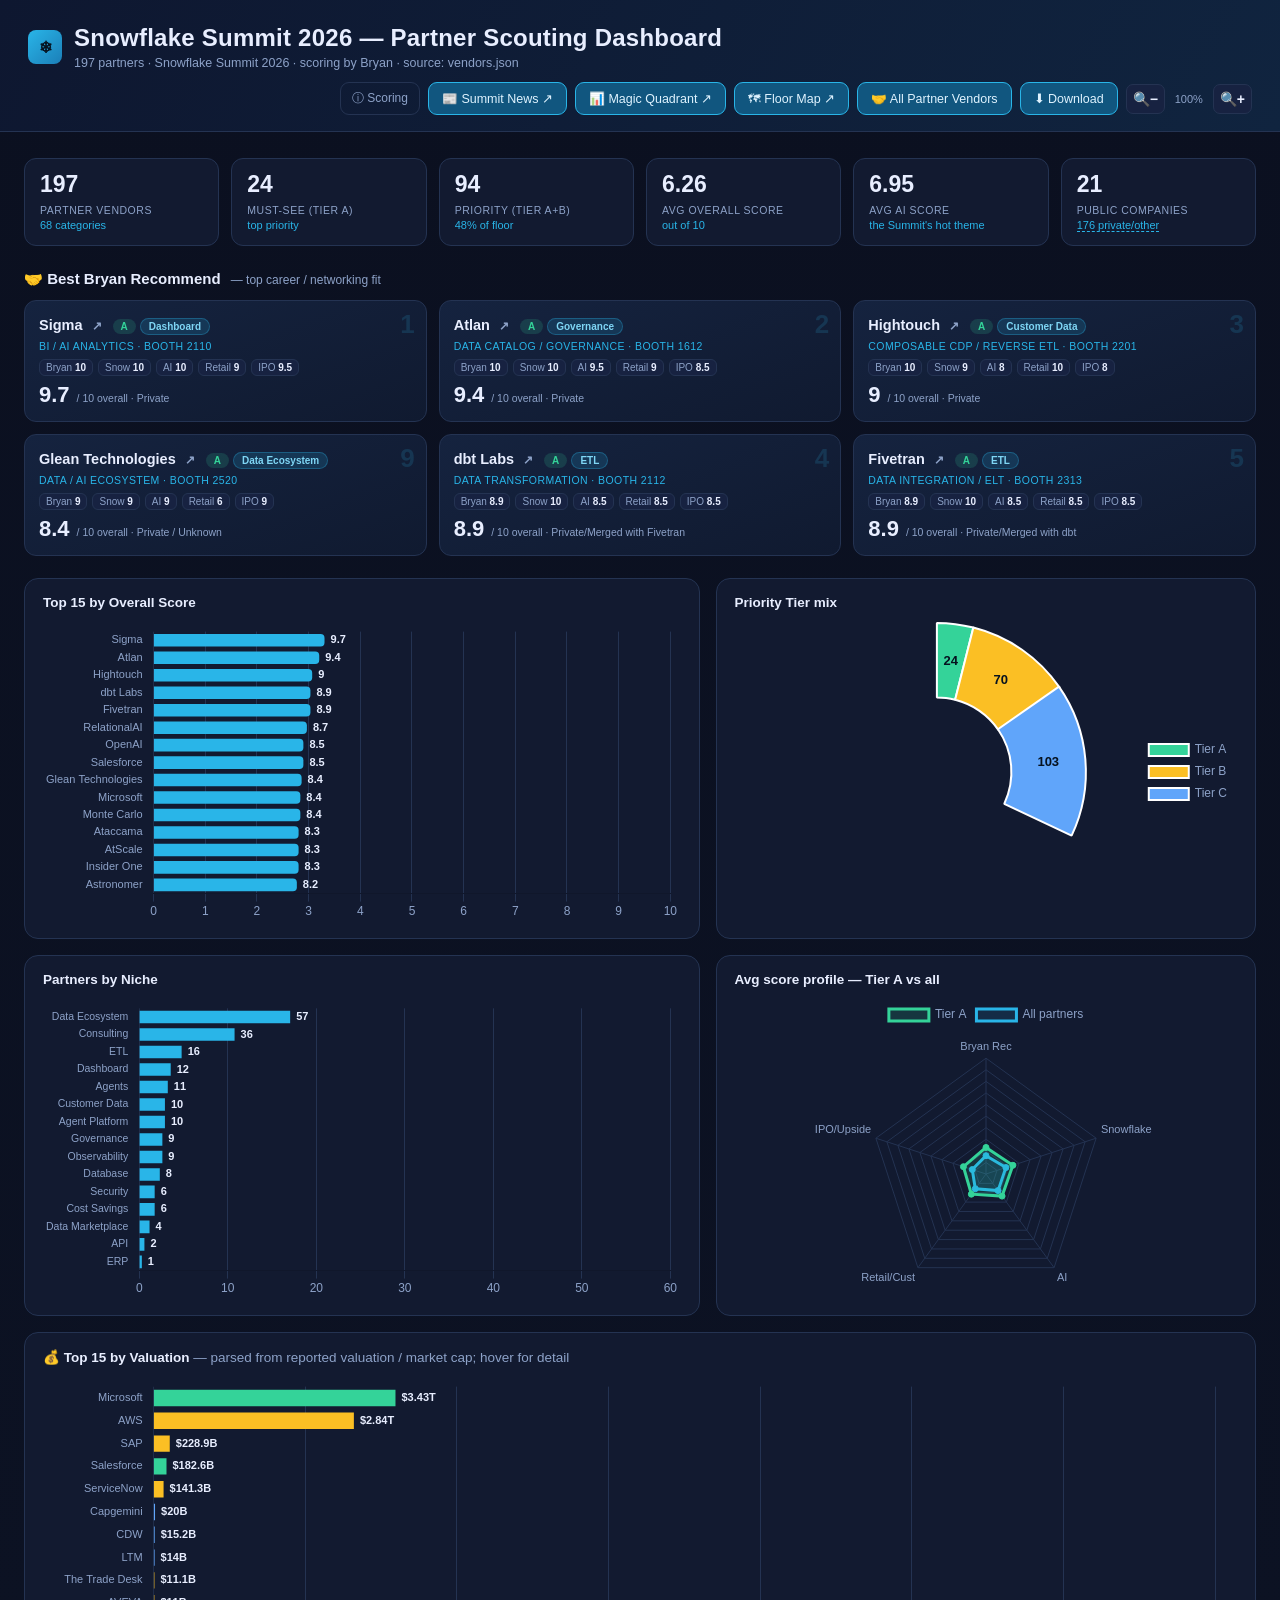
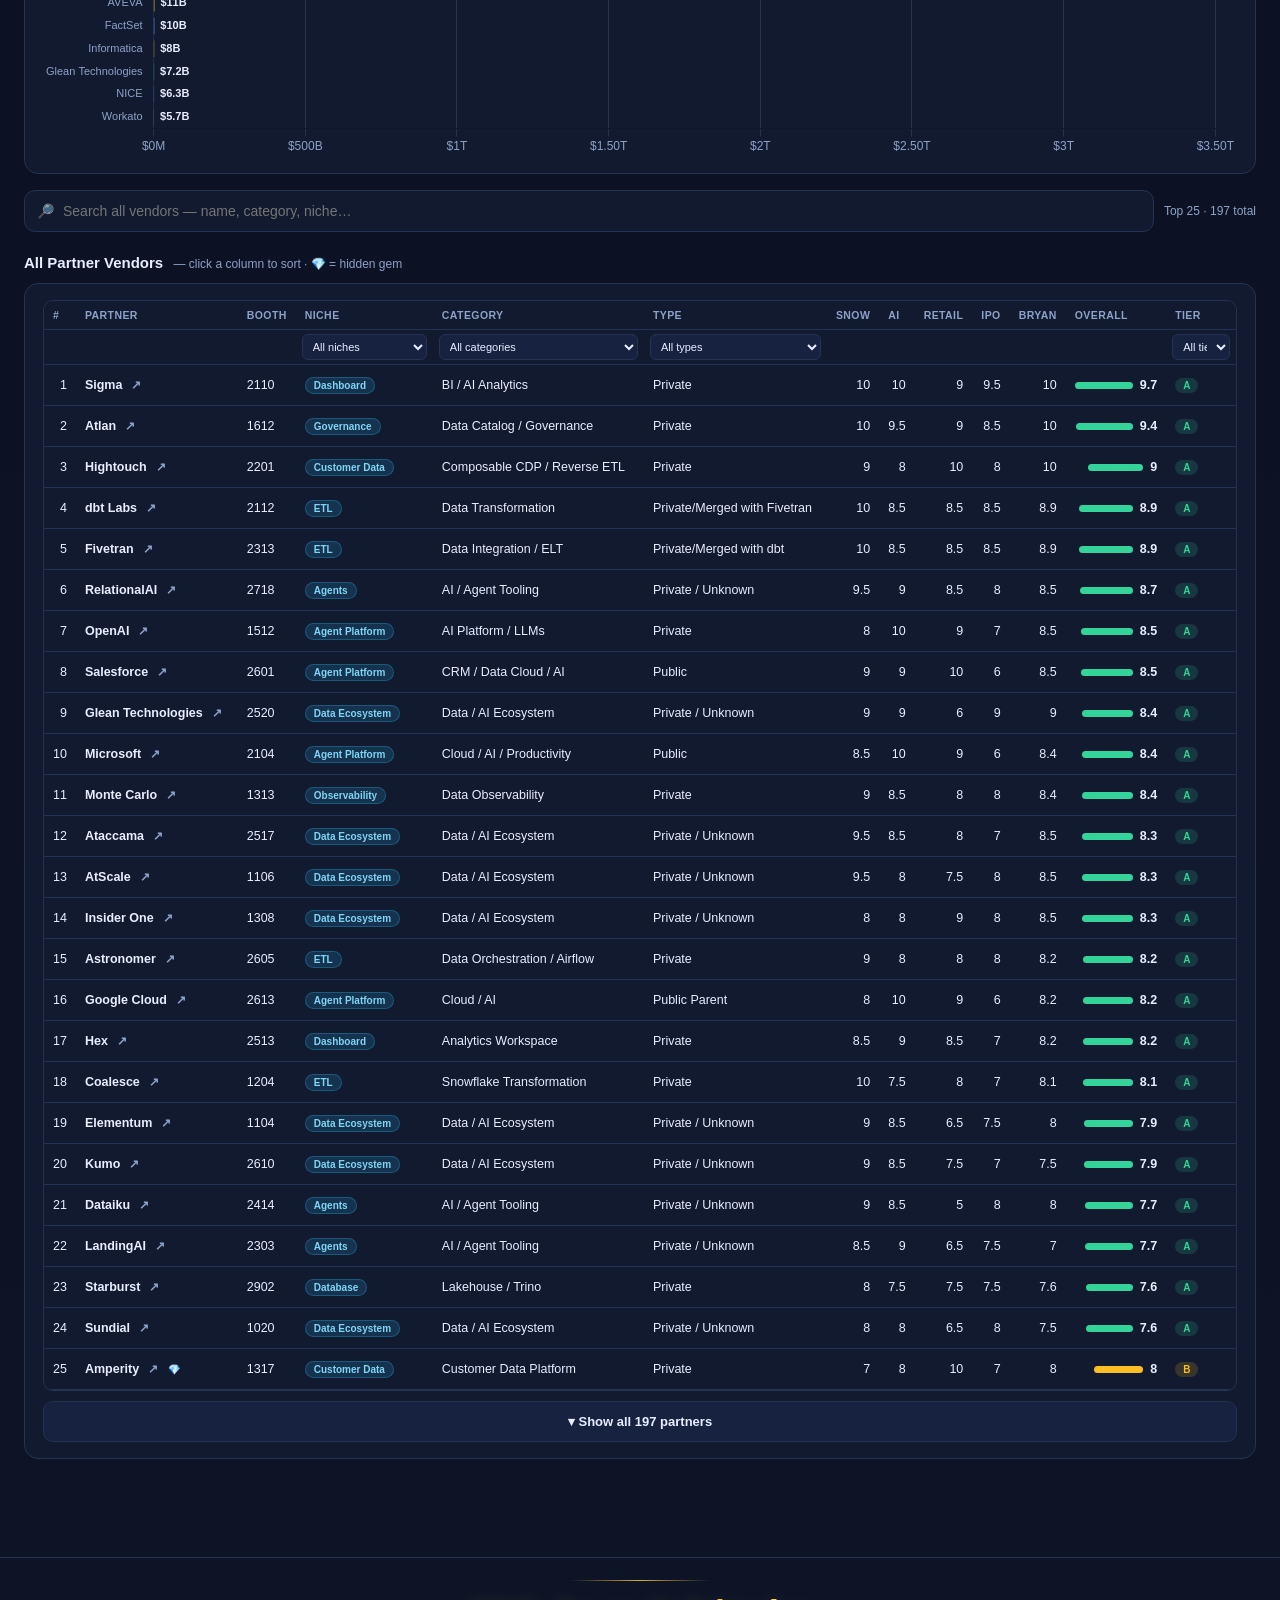
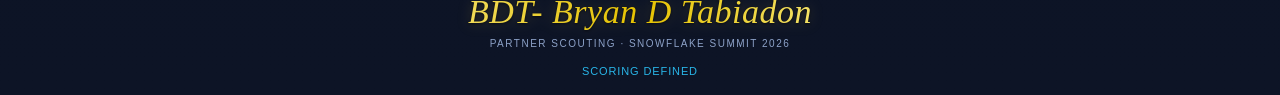
==== commit ca95f1d9: "summit(news): fill partner-news gaps — +238 verified items, coverage 107 -> 192 of 197 Researched th" ====
--- a/snowflake_summit/dashboard.html
+++ b/snowflake_summit/dashboard.html
@@ -668,7 +668,7 @@
 </div>
 
 <script>
-const DATA = {"meta": {"event": "Snowflake Summit 2026", "source_file": "Snowflake_Summit_2026_Master_Partner_Scouting.xlsx (Master Directory sheet)", "owner": "Bryan", "generated": "2026-06-02", "description": "Partner scouting directory transcribed from the Snowflake Summit 2026 partner-booth directory, enriched with public/private research and Bryan's directional scoring.", "caveat": "First-pass scouting database. Public market caps are researched; many private funding/valuation entries still need validation (Crunchbase/PitchBook/company disclosures).", "scoring": {"snowflake_score": "Snowflake ecosystem relevance (0-10)", "ai_score": "AI / ML relevance (0-10)", "retail_score": "Retail / customer-analytics relevance (0-10)", "ipo_score": "IPO / upside potential (0-10)", "bryan_score": "Bryan career / networking fit (0-10)", "overall_score": "Blended overall priority score (0-10)", "tier": "Priority tier A (must-see) / B / C"}, "niche_note": "Higher-level 'value niche' rolled up from category (+ name for cost tools): what the vendor does for you."}, "generated": "2026-06-04 22:31 UTC", "source": "vendors.json", "score_labels": ["Bryan Rec", "Snowflake", "AI", "Retail/Cust", "IPO/Upside"], "score_keys": ["bryan_score", "snowflake_score", "ai_score", "retail_score", "ipo_score"], "kpis": [{"label": "Partner Vendors", "value": 197, "sub": "68 categories", "filter": "all"}, {"label": "Must-See (Tier A)", "value": 24, "sub": "top priority", "filter": "tierA"}, {"label": "Priority (Tier A+B)", "value": 94, "sub": "48% of floor", "filter": "tierAB"}, {"label": "Avg Overall Score", "value": 6.26, "sub": "out of 10"}, {"label": "Avg AI Score", "value": 6.95, "sub": "the Summit's hot theme"}, {"label": "Public Companies", "value": 21, "sub": "176 private/other", "filter": "public", "subFilter": "private"}], "by_cat": {"Data / AI Ecosystem": 59, "Consulting / SI": 31, "AI / Agent Tooling": 11, "Data Quality / Observability": 8, "Data Engineering / ELT": 7, "BI / Analytics": 6, "Governance / Catalog / MDM": 4, "Customer Data / Marketing": 4, "Security / Privacy / Trust": 4, "Database / Lakehouse / Streaming": 3, "Data Catalog / Governance": 2, "Internal Apps / AI Apps": 2, "BI / AI Analytics": 1, "Composable CDP / Reverse ETL": 1, "Data Transformation": 1, "Data Integration / ELT": 1, "AI Platform / LLMs": 1, "CRM / Data Cloud / AI": 1, "Cloud / AI / Productivity": 1, "Data Observability": 1, "Data Orchestration / Airflow": 1, "Cloud / AI": 1, "Analytics Workspace": 1, "Snowflake Transformation": 1, "Lakehouse / Trino": 1, "Customer Data Platform": 1, "Customer Engagement": 1, "Cloud Infrastructure": 1, "Data Security": 1, "Data Quality / Testing": 1, "CDP / Customer Data": 1, "ELT / Data Pipelines": 1, "Data Engineering / Low-code": 1, "AI Search / Agent Tooling": 1, "Search Analytics / BI": 1, "Open Source ELT": 1, "Governance / Catalog": 1, "Data Orchestration": 1, "AI Coding / Dev Platform": 1, "ERP / Enterprise Apps": 1, "Enterprise Workflow / AI": 1, "Automation / Integration": 1, "Lakehouse / Query Engine": 1, "Data Management": 1, "Vector Database": 1, "CDP / Tag Management": 1, "Graph Database": 1, "Data Privacy Vault": 1, "Entity Resolution / MDM": 1, "AdTech / Media Buying": 1, "Digital Experience Analytics": 1, "AI / Data Apps": 1, "BI / Data Integration": 1, "Analytics Automation": 1, "Consulting / Data Services": 1, "iPaaS / Integration": 1, "Enterprise Tech / Consulting": 1, "CX / Contact Center AI": 1, "Data / Credit Bureau": 1, "Data Platform": 1, "Low-code App Platform": 1, "Consulting / Engineering": 1, "Company Data": 1, "Data / Cloud Software": 1, "BPO / Consulting": 1, "IT Services / Staffing": 1, "Financial Data / Analytics": 1, "Financial / Market Data": 1}, "by_niche": {"Data Ecosystem": 57, "Consulting": 36, "ETL": 16, "Dashboard": 12, "Agents": 11, "Customer Data": 10, "Agent Platform": 10, "Governance": 9, "Observability": 9, "Database": 8, "Security": 6, "Cost Savings": 6, "Data Marketplace": 4, "API": 2, "ERP": 1}, "by_tier": {"A": 24, "B": 70, "C": 103}, "profile_all": [6.2, 7.09, 6.95, 6.17, 4.88], "profile_a": [8.45, 9.0, 8.71, 8.04, 7.65], "top15": [{"name": "Sigma", "booth": "2110", "category": "BI / AI Analytics", "company_type": "Private", "ticker_parent": null, "market_cap": "$3.0B valuation", "funding": "$580M+ total; $80M Series E May 2026", "revenue": "$200M+ ARR reported", "investors": "Princeville; Databricks Ventures; ServiceNow Ventures; Workday Ventures", "snowflake_score": 10.0, "ai_score": 10.0, "retail_score": 9.0, "ipo_score": 9.5, "bryan_score": 10.0, "overall_score": 9.7, "tier": "A", "notes": "High-growth Snowflake-native BI / agentic analytics.", "source": "https://www.sigmacomputing.com/resources/announcements/series-e", "niche": "Dashboard", "round": "Series E", "employees": "~1,400", "website": "https://www.sigmacomputing.com", "rank": 1, "hidden_gem": false, "mq_execute": 9.5, "mq_vision": 9.75, "mq_x": 9.568, "mq_y": 9.41, "mq_quadrant": "Leaders", "mq_segment": "Dashboard"}, {"name": "Atlan", "booth": "1612", "category": "Data Catalog / Governance", "company_type": "Private", "ticker_parent": null, "market_cap": "$750M valuation", "funding": "$206M total; $105M Series C", "revenue": "Revenue up 7x in 2 yrs; 400% enterprise sales growth Q1 2024", "investors": "GIC; Meritech; Peak XV", "snowflake_score": 10.0, "ai_score": 9.5, "retail_score": 9.0, "ipo_score": 8.5, "bryan_score": 10.0, "overall_score": 9.4, "tier": "A", "notes": "AI governance/catalog winner.", "source": "https://atlan.com/atlan-raises-105m-funding/ ; Reuters May 2024", "niche": "Governance", "round": "Series C ($105M, May 2024)", "employees": "500-600", "website": "https://atlan.com", "rank": 2, "hidden_gem": false, "mq_execute": 9.5, "mq_vision": 9.0, "mq_x": 9.013, "mq_y": 9.697, "mq_quadrant": "Leaders", "mq_segment": "Governance"}, {"name": "Hightouch", "booth": "2201", "category": "Composable CDP / Reverse ETL", "company_type": "Private", "ticker_parent": null, "market_cap": "$1.2B reported valuation", "funding": "$170M+ reported", "revenue": null, "investors": "ICONIQ; Bain Capital Ventures; Amplify", "snowflake_score": 9.0, "ai_score": 8.0, "retail_score": 10.0, "ipo_score": 8.0, "bryan_score": 10.0, "overall_score": 9.0, "tier": "A", "notes": "Strong Customer 360 / marketing activation fit.", "source": "https://www.snowflake.com/en/summit/ ; company website / Crunchbase / PitchBook / public filings as applicable", "niche": "Customer Data", "round": "Series D ($150M)", "employees": "~558", "website": "https://hightouch.com", "rank": 3, "hidden_gem": false, "mq_execute": 9.5, "mq_vision": 8.0, "mq_x": 7.913, "mq_y": 9.48, "mq_quadrant": "Leaders", "mq_segment": "Customer Data"}, {"name": "dbt Labs", "booth": "2112", "category": "Data Transformation", "company_type": "Private/Merged with Fivetran", "ticker_parent": null, "market_cap": "Part of Fivetran+dbt platform", "funding": "$414M+ reported pre-merger", "revenue": "\\~$600M combined ARR with Fivetran", "investors": "Altimeter; Sequoia; Andreessen Horowitz", "snowflake_score": 10.0, "ai_score": 8.5, "retail_score": 8.5, "ipo_score": 8.5, "bryan_score": 8.9, "overall_score": 8.9, "tier": "A", "notes": "Transformation standard; merged with Fivetran.", "source": "https://www.fivetran.com/press/fivetran-and-dbt-labs-unite-to-set-the-standard-for-open-data-infrastructure-2025", "niche": "ETL", "round": "Series D", "website": "https://www.getdbt.com", "rank": 4, "hidden_gem": false, "mq_execute": 9.25, "mq_vision": 8.5, "mq_x": 8.522, "mq_y": 9.304, "mq_quadrant": "Leaders", "mq_segment": "ETL"}, {"name": "Fivetran", "booth": "2313", "category": "Data Integration / ELT", "company_type": "Private/Merged with dbt", "ticker_parent": null, "market_cap": "Part of Fivetran+dbt platform", "funding": "$850M+ reported pre-merger", "revenue": "\\~$600M combined ARR with dbt", "investors": "Andreessen Horowitz; General Catalyst; CEAS; Matrix", "snowflake_score": 10.0, "ai_score": 8.5, "retail_score": 8.5, "ipo_score": 8.5, "bryan_score": 8.9, "overall_score": 8.9, "tier": "A", "notes": "Core data movement; merged with dbt Labs.", "source": "https://www.fivetran.com/press/fivetran-and-dbt-labs-unite-to-set-the-standard-for-open-data-infrastructure-2025", "niche": "ETL", "round": "Series D", "employees": "~1,797", "website": "https://www.fivetran.com", "rank": 5, "hidden_gem": false, "mq_execute": 9.25, "mq_vision": 8.5, "mq_x": 8.557, "mq_y": 9.119, "mq_quadrant": "Leaders", "mq_segment": "ETL"}, {"name": "RelationalAI", "booth": "2718", "category": "AI / Agent Tooling", "company_type": "Private / Unknown", "ticker_parent": null, "market_cap": null, "funding": "$122M+ total", "revenue": null, "investors": "Tiger Global; Madrona Venture Group; Menlo Ventures; Addition", "snowflake_score": 9.5, "ai_score": 9.0, "retail_score": 8.5, "ipo_score": 8.0, "bryan_score": 8.5, "overall_score": 8.7, "tier": "A", "notes": "Needs deeper funding validation; included from partner directory photo.", "source": "https://www.snowflake.com/en/summit/ ; company website / Crunchbase / PitchBook / public filings as applicable", "niche": "Agents", "round": "Series B (April 2022, $75M, led by Tiger Global)", "website": "https://www.relational.ai", "rank": 6, "hidden_gem": false, "mq_execute": 9.0, "mq_vision": 8.5, "mq_x": 8.62, "mq_y": 9.014, "mq_quadrant": "Leaders", "mq_segment": "Agents"}, {"name": "OpenAI", "booth": "1512", "category": "AI Platform / LLMs", "company_type": "Private", "ticker_parent": null, "market_cap": "Very large private valuation; current value changes rapidly", "funding": "Large multi-round funding; Microsoft strategic backing", "revenue": "Very large ARR/run-rate reports", "investors": "Microsoft; SoftBank; Thrive; others", "snowflake_score": 8.0, "ai_score": 10.0, "retail_score": 9.0, "ipo_score": 7.0, "bryan_score": 8.5, "overall_score": 8.5, "tier": "A", "notes": "Strategic AI platform stop.", "source": "https://www.snowflake.com/en/summit/ ; company website / Crunchbase / PitchBook / public filings as applicable", "niche": "Agent Platform", "round": "Series G", "website": "https://openai.com", "rank": 7, "hidden_gem": false, "mq_execute": 8.5, "mq_vision": 8.5, "mq_x": 8.491, "mq_y": 8.573, "mq_quadrant": "Leaders", "mq_segment": "Agent Platform"}, {"name": "Salesforce", "booth": "2601", "category": "CRM / Data Cloud / AI", "company_type": "Public", "ticker_parent": "CRM", "market_cap": "$182.6B market cap", "funding": "Public company", "revenue": "Public revenue", "investors": null, "snowflake_score": 9.0, "ai_score": 9.0, "retail_score": 10.0, "ipo_score": 6.0, "bryan_score": 8.5, "overall_score": 8.5, "tier": "A", "notes": "Strategic platform partner.", "source": "https://www.snowflake.com/en/summit/ ; company website / Crunchbase / PitchBook / public filings as applicable", "niche": "Agent Platform", "round": "Public (NYSE: CRM)", "employees": "~76,000 (FY2026; sources range ~73,000-83,000)", "website": "https://www.salesforce.com", "rank": 8, "hidden_gem": false, "mq_execute": 9.5, "mq_vision": 7.5, "mq_x": 7.664, "mq_y": 9.586, "mq_quadrant": "Leaders", "mq_segment": "Agent Platform"}, {"name": "Glean Technologies", "booth": "2520", "category": "Data / AI Ecosystem", "company_type": "Private / Unknown", "ticker_parent": null, "market_cap": "$7.2B (June 2025)", "funding": "~$880M+ total raised", "revenue": ">$250M ARR (2025, >150% YoY)", "investors": "Wellington Management; Sequoia Capital; Kleiner Perkins; Lightspeed; General Catalyst; Coatue; ICONIQ; IVP; DST Global; Khosla Ventures; Sapphire Ventures", "snowflake_score": 9.0, "ai_score": 9.0, "retail_score": 6.0, "ipo_score": 9.0, "bryan_score": 9.0, "overall_score": 8.4, "tier": "A", "notes": "Needs deeper funding validation; included from partner directory photo.", "source": "https://www.snowflake.com/en/summit/ ; company website / Crunchbase / PitchBook / public filings as applicable", "niche": "Data Ecosystem", "round": "Series F", "employees": "~1,300-1,600", "website": "https://www.glean.com", "rank": 9, "hidden_gem": false, "mq_execute": 7.5, "mq_vision": 9.0, "mq_x": 9.085, "mq_y": 7.345, "mq_quadrant": "Leaders", "mq_segment": "Data Ecosystem"}, {"name": "Microsoft", "booth": "2104", "category": "Cloud / AI / Productivity", "company_type": "Public", "ticker_parent": "MSFT", "market_cap": "$3.43T market cap", "funding": "Public company", "revenue": "Public revenue", "investors": null, "snowflake_score": 8.5, "ai_score": 10.0, "retail_score": 9.0, "ipo_score": 6.0, "bryan_score": 8.4, "overall_score": 8.4, "tier": "A", "notes": "Azure/OpenAI/Copilot strategic ecosystem.", "source": "https://www.snowflake.com/en/summit/ ; company website / Crunchbase / PitchBook / public filings as applicable", "niche": "Agent Platform", "round": "Public (NASDAQ: MSFT)", "employees": "~228,000", "website": "https://www.microsoft.com", "rank": 10, "hidden_gem": false, "mq_execute": 8.75, "mq_vision": 8.0, "mq_x": 7.942, "mq_y": 8.756, "mq_quadrant": "Leaders", "mq_segment": "Agent Platform"}, {"name": "Monte Carlo", "booth": "1313", "category": "Data Observability", "company_type": "Private", "ticker_parent": null, "market_cap": "$1.6B reported valuation", "funding": "$236M+ reported", "revenue": null, "investors": "Accel; GGV; Redpoint; IVP", "snowflake_score": 9.0, "ai_score": 8.5, "retail_score": 8.0, "ipo_score": 8.0, "bryan_score": 8.4, "overall_score": 8.4, "tier": "A", "notes": "Data reliability / observability leader.", "source": "https://www.snowflake.com/en/summit/ ; company website / Crunchbase / PitchBook / public filings as applicable", "niche": "Observability", "round": "Series D", "employees": "~546", "website": "https://montecarlo.ai", "rank": 11, "hidden_gem": false, "mq_execute": 8.5, "mq_vision": 8.25, "mq_x": 8.083, "mq_y": 8.594, "mq_quadrant": "Leaders", "mq_segment": "Observability"}, {"name": "Ataccama", "booth": "2517", "category": "Data / AI Ecosystem", "company_type": "Private / Unknown", "ticker_parent": null, "market_cap": "$550M", "funding": "$150M", "revenue": "~$61M revenue (2024); 30% CAGR", "investors": "Bain Capital Tech Opportunities; Snowflake Ventures", "snowflake_score": 9.5, "ai_score": 8.5, "retail_score": 8.0, "ipo_score": 7.0, "bryan_score": 8.5, "overall_score": 8.3, "tier": "A", "notes": "Needs deeper funding validation; included from partner directory photo.", "source": "https://www.snowflake.com/en/summit/ ; company website / Crunchbase / PitchBook / public filings as applicable", "niche": "Data Ecosystem", "round": "Growth/Series A ($150M, Jun 2022); + Snowflake Ventures strategic (Dec 2025)", "employees": "500-1000", "website": "https://www.ataccama.com", "rank": 12, "hidden_gem": false, "mq_execute": 8.75, "mq_vision": 7.75, "mq_x": 7.626, "mq_y": 8.707, "mq_quadrant": "Leaders", "mq_segment": "Data Ecosystem"}, {"name": "AtScale", "booth": "1106", "category": "Data / AI Ecosystem", "company_type": "Private / Unknown", "ticker_parent": null, "market_cap": null, "funding": "$162M", "revenue": null, "investors": "Snowflake Ventures; Morgan Stanley; Storm Ventures; Atlantic Bridge Capital; Wells Fargo Strategic Capital", "snowflake_score": 9.5, "ai_score": 8.0, "retail_score": 7.5, "ipo_score": 8.0, "bryan_score": 8.5, "overall_score": 8.3, "tier": "A", "notes": "Needs deeper funding validation; included from partner directory photo.", "source": "https://www.snowflake.com/en/summit/ ; company website / Crunchbase / PitchBook / public filings as applicable", "niche": "Data Ecosystem", "round": "Strategic round led by Snowflake Ventures (Dec 2025)", "employees": "100-150", "website": "https://www.atscale.com", "rank": 13, "hidden_gem": false, "mq_execute": 8.5, "mq_vision": 8.0, "mq_x": 8.048, "mq_y": 8.384, "mq_quadrant": "Leaders", "mq_segment": "Data Ecosystem"}, {"name": "Insider One", "booth": "1308", "category": "Data / AI Ecosystem", "company_type": "Private / Unknown", "ticker_parent": null, "market_cap": "~$2B (2024); $1.22B (2022 Series D)", "funding": "~$772M", "revenue": null, "investors": "General Atlantic; Qatar Investment Authority (QIA); Sequoia Capital / Peak XV; Riverwood Capital; 212; Wamda Capital; Endeavor Catalyst", "snowflake_score": 8.0, "ai_score": 8.0, "retail_score": 9.0, "ipo_score": 8.0, "bryan_score": 8.5, "overall_score": 8.3, "tier": "A", "notes": "Needs deeper funding validation; included from partner directory photo.", "source": "https://www.snowflake.com/en/summit/ ; company website / Crunchbase / PitchBook / public filings as applicable", "niche": "Data Ecosystem", "round": "Series E", "employees": "1000-1500", "website": "https://insiderone.com", "rank": 14, "hidden_gem": false, "mq_execute": 8.5, "mq_vision": 8.0, "mq_x": 8.115, "mq_y": 8.311, "mq_quadrant": "Leaders", "mq_segment": "Data Ecosystem"}, {"name": "Astronomer", "booth": "2605", "category": "Data Orchestration / Airflow", "company_type": "Private", "ticker_parent": null, "market_cap": "$1B+ estimated/market reports", "funding": "$376M+ reported; $93M Series D 2025", "revenue": "~$39.5M ARR; 150% YoY growth", "investors": "Bain Capital Ventures; Salesforce Ventures; Insight; Meritech; Venrock", "snowflake_score": 9.0, "ai_score": 8.0, "retail_score": 8.0, "ipo_score": 8.0, "bryan_score": 8.2, "overall_score": 8.2, "tier": "A", "notes": "Enterprise Airflow / DataOps.", "source": "https://www.astronomer.io/press-releases/astronomer-secures-93-million-series-d-funding/", "niche": "ETL", "round": "Series D ($93M, May 2025)", "employees": "500-1000", "website": "https://www.astronomer.io", "rank": 15, "hidden_gem": false, "mq_execute": 8.5, "mq_vision": 8.0, "mq_x": 7.845, "mq_y": 8.685, "mq_quadrant": "Leaders", "mq_segment": "ETL"}], "must_see": [{"name": "Sigma", "booth": "2110", "category": "BI / AI Analytics", "company_type": "Private", "ticker_parent": null, "market_cap": "$3.0B valuation", "funding": "$580M+ total; $80M Series E May 2026", "revenue": "$200M+ ARR reported", "investors": "Princeville; Databricks Ventures; ServiceNow Ventures; Workday Ventures", "snowflake_score": 10.0, "ai_score": 10.0, "retail_score": 9.0, "ipo_score": 9.5, "bryan_score": 10.0, "overall_score": 9.7, "tier": "A", "notes": "High-growth Snowflake-native BI / agentic analytics.", "source": "https://www.sigmacomputing.com/resources/announcements/series-e", "niche": "Dashboard", "round": "Series E", "employees": "~1,400", "website": "https://www.sigmacomputing.com", "rank": 1, "hidden_gem": false, "mq_execute": 9.5, "mq_vision": 9.75, "mq_x": 9.568, "mq_y": 9.41, "mq_quadrant": "Leaders", "mq_segment": "Dashboard"}, {"name": "Atlan", "booth": "1612", "category": "Data Catalog / Governance", "company_type": "Private", "ticker_parent": null, "market_cap": "$750M valuation", "funding": "$206M total; $105M Series C", "revenue": "Revenue up 7x in 2 yrs; 400% enterprise sales growth Q1 2024", "investors": "GIC; Meritech; Peak XV", "snowflake_score": 10.0, "ai_score": 9.5, "retail_score": 9.0, "ipo_score": 8.5, "bryan_score": 10.0, "overall_score": 9.4, "tier": "A", "notes": "AI governance/catalog winner.", "source": "https://atlan.com/atlan-raises-105m-funding/ ; Reuters May 2024", "niche": "Governance", "round": "Series C ($105M, May 2024)", "employees": "500-600", "website": "https://atlan.com", "rank": 2, "hidden_gem": false, "mq_execute": 9.5, "mq_vision": 9.0, "mq_x": 9.013, "mq_y": 9.697, "mq_quadrant": "Leaders", "mq_segment": "Governance"}, {"name": "Hightouch", "booth": "2201", "category": "Composable CDP / Reverse ETL", "company_type": "Private", "ticker_parent": null, "market_cap": "$1.2B reported valuation", "funding": "$170M+ reported", "revenue": null, "investors": "ICONIQ; Bain Capital Ventures; Amplify", "snowflake_score": 9.0, "ai_score": 8.0, "retail_score": 10.0, "ipo_score": 8.0, "bryan_score": 10.0, "overall_score": 9.0, "tier": "A", "notes": "Strong Customer 360 / marketing activation fit.", "source": "https://www.snowflake.com/en/summit/ ; company website / Crunchbase / PitchBook / public filings as applicable", "niche": "Customer Data", "round": "Series D ($150M)", "employees": "~558", "website": "https://hightouch.com", "rank": 3, "hidden_gem": false, "mq_execute": 9.5, "mq_vision": 8.0, "mq_x": 7.913, "mq_y": 9.48, "mq_quadrant": "Leaders", "mq_segment": "Customer Data"}, {"name": "dbt Labs", "booth": "2112", "category": "Data Transformation", "company_type": "Private/Merged with Fivetran", "ticker_parent": null, "market_cap": "Part of Fivetran+dbt platform", "funding": "$414M+ reported pre-merger", "revenue": "\\~$600M combined ARR with Fivetran", "investors": "Altimeter; Sequoia; Andreessen Horowitz", "snowflake_score": 10.0, "ai_score": 8.5, "retail_score": 8.5, "ipo_score": 8.5, "bryan_score": 8.9, "overall_score": 8.9, "tier": "A", "notes": "Transformation standard; merged with Fivetran.", "source": "https://www.fivetran.com/press/fivetran-and-dbt-labs-unite-to-set-the-standard-for-open-data-infrastructure-2025", "niche": "ETL", "round": "Series D", "website": "https://www.getdbt.com", "rank": 4, "hidden_gem": false, "mq_execute": 9.25, "mq_vision": 8.5, "mq_x": 8.522, "mq_y": 9.304, "mq_quadrant": "Leaders", "mq_segment": "ETL"}, {"name": "Fivetran", "booth": "2313", "category": "Data Integration / ELT", "company_type": "Private/Merged with dbt", "ticker_parent": null, "market_cap": "Part of Fivetran+dbt platform", "funding": "$850M+ reported pre-merger", "revenue": "\\~$600M combined ARR with dbt", "investors": "Andreessen Horowitz; General Catalyst; CEAS; Matrix", "snowflake_score": 10.0, "ai_score": 8.5, "retail_score": 8.5, "ipo_score": 8.5, "bryan_score": 8.9, "overall_score": 8.9, "tier": "A", "notes": "Core data movement; merged with dbt Labs.", "source": "https://www.fivetran.com/press/fivetran-and-dbt-labs-unite-to-set-the-standard-for-open-data-infrastructure-2025", "niche": "ETL", "round": "Series D", "employees": "~1,797", "website": "https://www.fivetran.com", "rank": 5, "hidden_gem": false, "mq_execute": 9.25, "mq_vision": 8.5, "mq_x": 8.557, "mq_y": 9.119, "mq_quadrant": "Leaders", "mq_segment": "ETL"}, {"name": "RelationalAI", "booth": "2718", "category": "AI / Agent Tooling", "company_type": "Private / Unknown", "ticker_parent": null, "market_cap": null, "funding": "$122M+ total", "revenue": null, "investors": "Tiger Global; Madrona Venture Group; Menlo Ventures; Addition", "snowflake_score": 9.5, "ai_score": 9.0, "retail_score": 8.5, "ipo_score": 8.0, "bryan_score": 8.5, "overall_score": 8.7, "tier": "A", "notes": "Needs deeper funding validation; included from partner directory photo.", "source": "https://www.snowflake.com/en/summit/ ; company website / Crunchbase / PitchBook / public filings as applicable", "niche": "Agents", "round": "Series B (April 2022, $75M, led by Tiger Global)", "website": "https://www.relational.ai", "rank": 6, "hidden_gem": false, "mq_execute": 9.0, "mq_vision": 8.5, "mq_x": 8.62, "mq_y": 9.014, "mq_quadrant": "Leaders", "mq_segment": "Agents"}, {"name": "OpenAI", "booth": "1512", "category": "AI Platform / LLMs", "company_type": "Private", "ticker_parent": null, "market_cap": "Very large private valuation; current value changes rapidly", "funding": "Large multi-round funding; Microsoft strategic backing", "revenue": "Very large ARR/run-rate reports", "investors": "Microsoft; SoftBank; Thrive; others", "snowflake_score": 8.0, "ai_score": 10.0, "retail_score": 9.0, "ipo_score": 7.0, "bryan_score": 8.5, "overall_score": 8.5, "tier": "A", "notes": "Strategic AI platform stop.", "source": "https://www.snowflake.com/en/summit/ ; company website / Crunchbase / PitchBook / public filings as applicable", "niche": "Agent Platform", "round": "Series G", "website": "https://openai.com", "rank": 7, "hidden_gem": false, "mq_execute": 8.5, "mq_vision": 8.5, "mq_x": 8.491, "mq_y": 8.573, "mq_quadrant": "Leaders", "mq_segment": "Agent Platform"}, {"name": "Salesforce", "booth": "2601", "category": "CRM / Data Cloud / AI", "company_type": "Public", "ticker_parent": "CRM", "market_cap": "$182.6B market cap", "funding": "Public company", "revenue": "Public revenue", "investors": null, "snowflake_score": 9.0, "ai_score": 9.0, "retail_score": 10.0, "ipo_score": 6.0, "bryan_score": 8.5, "overall_score": 8.5, "tier": "A", "notes": "Strategic platform partner.", "source": "https://www.snowflake.com/en/summit/ ; company website / Crunchbase / PitchBook / public filings as applicable", "niche": "Agent Platform", "round": "Public (NYSE: CRM)", "employees": "~76,000 (FY2026; sources range ~73,000-83,000)", "website": "https://www.salesforce.com", "rank": 8, "hidden_gem": false, "mq_execute": 9.5, "mq_vision": 7.5, "mq_x": 7.664, "mq_y": 9.586, "mq_quadrant": "Leaders", "mq_segment": "Agent Platform"}, {"name": "Glean Technologies", "booth": "2520", "category": "Data / AI Ecosystem", "company_type": "Private / Unknown", "ticker_parent": null, "market_cap": "$7.2B (June 2025)", "funding": "~$880M+ total raised", "revenue": ">$250M ARR (2025, >150% YoY)", "investors": "Wellington Management; Sequoia Capital; Kleiner Perkins; Lightspeed; General Catalyst; Coatue; ICONIQ; IVP; DST Global; Khosla Ventures; Sapphire Ventures", "snowflake_score": 9.0, "ai_score": 9.0, "retail_score": 6.0, "ipo_score": 9.0, "bryan_score": 9.0, "overall_score": 8.4, "tier": "A", "notes": "Needs deeper funding validation; included from partner directory photo.", "source": "https://www.snowflake.com/en/summit/ ; company website / Crunchbase / PitchBook / public filings as applicable", "niche": "Data Ecosystem", "round": "Series F", "employees": "~1,300-1,600", "website": "https://www.glean.com", "rank": 9, "hidden_gem": false, "mq_execute": 7.5, "mq_vision": 9.0, "mq_x": 9.085, "mq_y": 7.345, "mq_quadrant": "Leaders", "mq_segment": "Data Ecosystem"}, {"name": "Microsoft", "booth": "2104", "category": "Cloud / AI / Productivity", "company_type": "Public", "ticker_parent": "MSFT", "market_cap": "$3.43T market cap", "funding": "Public company", "revenue": "Public revenue", "investors": null, "snowflake_score": 8.5, "ai_score": 10.0, "retail_score": 9.0, "ipo_score": 6.0, "bryan_score": 8.4, "overall_score": 8.4, "tier": "A", "notes": "Azure/OpenAI/Copilot strategic ecosystem.", "source": "https://www.snowflake.com/en/summit/ ; company website / Crunchbase / PitchBook / public filings as applicable", "niche": "Agent Platform", "round": "Public (NASDAQ: MSFT)", "employees": "~228,000", "website": "https://www.microsoft.com", "rank": 10, "hidden_gem": false, "mq_execute": 8.75, "mq_vision": 8.0, "mq_x": 7.942, "mq_y": 8.756, "mq_quadrant": "Leaders", "mq_segment": "Agent Platform"}, {"name": "Monte Carlo", "booth": "1313", "category": "Data Observability", "company_type": "Private", "ticker_parent": null, "market_cap": "$1.6B reported valuation", "funding": "$236M+ reported", "revenue": null, "investors": "Accel; GGV; Redpoint; IVP", "snowflake_score": 9.0, "ai_score": 8.5, "retail_score": 8.0, "ipo_score": 8.0, "bryan_score": 8.4, "overall_score": 8.4, "tier": "A", "notes": "Data reliability / observability leader.", "source": "https://www.snowflake.com/en/summit/ ; company website / Crunchbase / PitchBook / public filings as applicable", "niche": "Observability", "round": "Series D", "employees": "~546", "website": "https://montecarlo.ai", "rank": 11, "hidden_gem": false, "mq_execute": 8.5, "mq_vision": 8.25, "mq_x": 8.083, "mq_y": 8.594, "mq_quadrant": "Leaders", "mq_segment": "Observability"}, {"name": "Ataccama", "booth": "2517", "category": "Data / AI Ecosystem", "company_type": "Private / Unknown", "ticker_parent": null, "market_cap": "$550M", "funding": "$150M", "revenue": "~$61M revenue (2024); 30% CAGR", "investors": "Bain Capital Tech Opportunities; Snowflake Ventures", "snowflake_score": 9.5, "ai_score": 8.5, "retail_score": 8.0, "ipo_score": 7.0, "bryan_score": 8.5, "overall_score": 8.3, "tier": "A", "notes": "Needs deeper funding validation; included from partner directory photo.", "source": "https://www.snowflake.com/en/summit/ ; company website / Crunchbase / PitchBook / public filings as applicable", "niche": "Data Ecosystem", "round": "Growth/Series A ($150M, Jun 2022); + Snowflake Ventures strategic (Dec 2025)", "employees": "500-1000", "website": "https://www.ataccama.com", "rank": 12, "hidden_gem": false, "mq_execute": 8.75, "mq_vision": 7.75, "mq_x": 7.626, "mq_y": 8.707, "mq_quadrant": "Leaders", "mq_segment": "Data Ecosystem"}, {"name": "AtScale", "booth": "1106", "category": "Data / AI Ecosystem", "company_type": "Private / Unknown", "ticker_parent": null, "market_cap": null, "funding": "$162M", "revenue": null, "investors": "Snowflake Ventures; Morgan Stanley; Storm Ventures; Atlantic Bridge Capital; Wells Fargo Strategic Capital", "snowflake_score": 9.5, "ai_score": 8.0, "retail_score": 7.5, "ipo_score": 8.0, "bryan_score": 8.5, "overall_score": 8.3, "tier": "A", "notes": "Needs deeper funding validation; included from partner directory photo.", "source": "https://www.snowflake.com/en/summit/ ; company website / Crunchbase / PitchBook / public filings as applicable", "niche": "Data Ecosystem", "round": "Strategic round led by Snowflake Ventures (Dec 2025)", "employees": "100-150", "website": "https://www.atscale.com", "rank": 13, "hidden_gem": false, "mq_execute": 8.5, "mq_vision": 8.0, "mq_x": 8.048, "mq_y": 8.384, "mq_quadrant": "Leaders", "mq_segment": "Data Ecosystem"}, {"name": "Insider One", "booth": "1308", "category": "Data / AI Ecosystem", "company_type": "Private / Unknown", "ticker_parent": null, "market_cap": "~$2B (2024); $1.22B (2022 Series D)", "funding": "~$772M", "revenue": null, "investors": "General Atlantic; Qatar Investment Authority (QIA); Sequoia Capital / Peak XV; Riverwood Capital; 212; Wamda Capital; Endeavor Catalyst", "snowflake_score": 8.0, "ai_score": 8.0, "retail_score": 9.0, "ipo_score": 8.0, "bryan_score": 8.5, "overall_score": 8.3, "tier": "A", "notes": "Needs deeper funding validation; included from partner directory photo.", "source": "https://www.snowflake.com/en/summit/ ; company website / Crunchbase / PitchBook / public filings as applicable", "niche": "Data Ecosystem", "round": "Series E", "employees": "1000-1500", "website": "https://insiderone.com", "rank": 14, "hidden_gem": false, "mq_execute": 8.5, "mq_vision": 8.0, "mq_x": 8.115, "mq_y": 8.311, "mq_quadrant": "Leaders", "mq_segment": "Data Ecosystem"}, {"name": "Astronomer", "booth": "2605", "category": "Data Orchestration / Airflow", "company_type": "Private", "ticker_parent": null, "market_cap": "$1B+ estimated/market reports", "funding": "$376M+ reported; $93M Series D 2025", "revenue": "~$39.5M ARR; 150% YoY growth", "investors": "Bain Capital Ventures; Salesforce Ventures; Insight; Meritech; Venrock", "snowflake_score": 9.0, "ai_score": 8.0, "retail_score": 8.0, "ipo_score": 8.0, "bryan_score": 8.2, "overall_score": 8.2, "tier": "A", "notes": "Enterprise Airflow / DataOps.", "source": "https://www.astronomer.io/press-releases/astronomer-secures-93-million-series-d-funding/", "niche": "ETL", "round": "Series D ($93M, May 2025)", "employees": "500-1000", "website": "https://www.astronomer.io", "rank": 15, "hidden_gem": false, "mq_execute": 8.5, "mq_vision": 8.0, "mq_x": 7.845, "mq_y": 8.685, "mq_quadrant": "Leaders", "mq_segment": "ETL"}, {"name": "Google Cloud", "booth": "2613", "category": "Cloud / AI", "company_type": "Public Parent", "ticker_parent": "GOOGL", "market_cap": "Alphabet public market cap varies", "funding": "Public parent", "revenue": "Google Cloud segment revenue", "investors": null, "snowflake_score": 8.0, "ai_score": 10.0, "retail_score": 9.0, "ipo_score": 6.0, "bryan_score": 8.2, "overall_score": 8.2, "tier": "A", "notes": "Gemini / BigQuery / Vertex alignment.", "source": "https://www.snowflake.com/en/summit/ ; company website / Crunchbase / PitchBook / public filings as applicable", "niche": "Agent Platform", "round": "Division of Alphabet (NASDAQ: GOOGL)", "website": "https://cloud.google.com", "rank": 16, "hidden_gem": false, "mq_execute": 8.5, "mq_vision": 8.0, "mq_x": 8.179, "mq_y": 8.451, "mq_quadrant": "Leaders", "mq_segment": "Agent Platform"}, {"name": "Hex", "booth": "2513", "category": "Analytics Workspace", "company_type": "Private", "ticker_parent": null, "market_cap": "$500M+ estimated", "funding": "$100M+ reported", "revenue": "~$19.8M ARR (2024 estimate)", "investors": "Andreessen Horowitz; Redpoint; Amplify", "snowflake_score": 8.5, "ai_score": 9.0, "retail_score": 8.5, "ipo_score": 7.0, "bryan_score": 8.2, "overall_score": 8.2, "tier": "A", "notes": "AI analytics notebook/workspace.", "source": "https://www.snowflake.com/en/summit/ ; company website / Crunchbase / PitchBook / public filings as applicable", "niche": "Dashboard", "round": "Series C ($70M)", "employees": "~167", "website": "https://hex.tech", "rank": 17, "hidden_gem": false, "mq_execute": 8.5, "mq_vision": 8.0, "mq_x": 7.908, "mq_y": 8.403, "mq_quadrant": "Leaders", "mq_segment": "Dashboard"}, {"name": "Coalesce", "booth": "1204", "category": "Snowflake Transformation", "company_type": "Private", "ticker_parent": null, "market_cap": "Not public; growth-stage", "funding": "$81M+ reported; $50M Series B", "revenue": "4x ARR growth YoY (FY ending Jan 2024); absolute ARR not disclosed", "investors": "Emergence; 11.2 Capital; GreatPoint", "snowflake_score": 10.0, "ai_score": 7.5, "retail_score": 8.0, "ipo_score": 7.0, "bryan_score": 8.1, "overall_score": 8.1, "tier": "A", "notes": "Very Snowflake-native transformation automation.", "source": "https://www.snowflake.com/en/summit/ ; company website / Crunchbase / PitchBook / public filings as applicable", "niche": "ETL", "round": "Series B ($50M, Apr 2024)", "employees": "~141", "website": "https://coalesce.io", "rank": 18, "hidden_gem": false, "mq_execute": 9.0, "mq_vision": 7.25, "mq_x": 7.112, "mq_y": 8.818, "mq_quadrant": "Leaders", "mq_segment": "ETL"}, {"name": "Elementum", "booth": "1104", "category": "Data / AI Ecosystem", "company_type": "Private / Unknown", "ticker_parent": null, "market_cap": "~$200-300M (enterprise value estimate; $220M cited for 2014)", "funding": "~$67M total", "revenue": "~$12.1M (2024), up from ~$7.8M (2023)", "investors": "Lightspeed Venture Partners; Snowflake Ventures; AME Cloud Ventures; GE Ventures; Flex; Fontinalis Partners", "snowflake_score": 9.0, "ai_score": 8.5, "retail_score": 6.5, "ipo_score": 7.5, "bryan_score": 8.0, "overall_score": 7.9, "tier": "A", "notes": "Needs deeper funding validation; included from partner directory photo.", "source": "https://www.snowflake.com/en/summit/ ; company website / Crunchbase / PitchBook / public filings as applicable", "niche": "Data Ecosystem", "round": "Series B (led by Lightspeed, late 2025); strategic investment from Snowflake Ventures (Sep 2025)", "employees": "~85", "website": "https://www.elementum.ai", "rank": 19, "hidden_gem": false, "mq_execute": 7.75, "mq_vision": 8.0, "mq_x": 7.803, "mq_y": 7.665, "mq_quadrant": "Leaders", "mq_segment": "Data Ecosystem"}, {"name": "Kumo", "booth": "2610", "category": "Data / AI Ecosystem", "company_type": "Private / Unknown", "ticker_parent": null, "market_cap": null, "funding": "~$37M", "revenue": "~$11M ARR (2024, getlatka est.)", "investors": "Sequoia Capital; A Capital; SV Angel", "snowflake_score": 9.0, "ai_score": 8.5, "retail_score": 7.5, "ipo_score": 7.0, "bryan_score": 7.5, "overall_score": 7.9, "tier": "A", "notes": "Needs deeper funding validation; included from partner directory photo.", "source": "https://www.snowflake.com/en/summit/ ; company website / Crunchbase / PitchBook / public filings as applicable", "niche": "Data Ecosystem", "round": "Series B", "employees": "51-100", "website": "https://kumo.ai", "rank": 20, "hidden_gem": false, "mq_execute": 8.25, "mq_vision": 7.75, "mq_x": 7.698, "mq_y": 8.35, "mq_quadrant": "Leaders", "mq_segment": "Data Ecosystem"}, {"name": "Dataiku", "booth": "2414", "category": "AI / Agent Tooling", "company_type": "Private / Unknown", "ticker_parent": null, "market_cap": "$3.7B (Dec 2022 Series F); reportedly targeting $6-9B at IPO expected H1 2026", "funding": "~$1.04B total over 9 rounds", "revenue": "$350M+ ARR (Oct 2025)", "investors": "Wellington Management; Tiger Global; ICONIQ Capital; CapitalG; Insight Partners; Eurazeo; FirstMark Capital", "snowflake_score": 9.0, "ai_score": 8.5, "retail_score": 5.0, "ipo_score": 8.0, "bryan_score": 8.0, "overall_score": 7.7, "tier": "A", "notes": "Needs deeper funding validation; included from partner directory photo.", "source": "https://www.snowflake.com/en/summit/ ; company website / Crunchbase / PitchBook / public filings as applicable", "niche": "Agents", "round": "Series F (last private round); IPO in progress (Morgan Stanley, Citigroup bookrunners)", "employees": "~1,600", "website": "https://www.dataiku.com", "rank": 21, "hidden_gem": false, "mq_execute": 7.0, "mq_vision": 8.25, "mq_x": 8.28, "mq_y": 6.867, "mq_quadrant": "Leaders", "mq_segment": "Agents"}, {"name": "LandingAI", "booth": "2303", "category": "AI / Agent Tooling", "company_type": "Private / Unknown", "ticker_parent": null, "market_cap": null, "funding": "~$57M", "revenue": "~$13.4M ARR (2023, getlatka est.)", "investors": "McRock Capital; Intel Capital; Samsung Catalyst Fund; Insight Partners; Canada Pension Plan Investment Board; Snowflake Ventures", "snowflake_score": 8.5, "ai_score": 9.0, "retail_score": 6.5, "ipo_score": 7.5, "bryan_score": 7.0, "overall_score": 7.7, "tier": "A", "notes": "Needs deeper funding validation; included from partner directory photo.", "source": "https://www.snowflake.com/en/summit/ ; company website / Crunchbase / PitchBook / public filings as applicable", "niche": "Agents", "round": "Series B", "employees": "100-250", "website": "https://landing.ai", "rank": 22, "hidden_gem": false, "mq_execute": 7.5, "mq_vision": 8.25, "mq_x": 8.05, "mq_y": 7.454, "mq_quadrant": "Leaders", "mq_segment": "Agents"}, {"name": "Starburst", "booth": "2902", "category": "Lakehouse / Trino", "company_type": "Private", "ticker_parent": null, "market_cap": "$3.3B reported valuation", "funding": "$414M+ reported", "revenue": "$100M+ ARR", "investors": "Coatue; Andreessen Horowitz; Index", "snowflake_score": 8.0, "ai_score": 7.5, "retail_score": 7.5, "ipo_score": 7.5, "bryan_score": 7.6, "overall_score": 7.6, "tier": "A", "notes": "Data lakehouse / Trino ecosystem.", "source": "https://www.snowflake.com/en/summit/ ; company website / Crunchbase / PitchBook / public filings as applicable", "niche": "Database", "round": "Series D ($250M, Feb 2022)", "employees": "~500", "website": "https://www.starburst.io", "rank": 23, "hidden_gem": false, "mq_execute": 7.75, "mq_vision": 7.5, "mq_x": 7.608, "mq_y": 7.775, "mq_quadrant": "Leaders", "mq_segment": "Database"}, {"name": "Sundial", "booth": "1020", "category": "Data / AI Ecosystem", "company_type": "Private / Unknown", "ticker_parent": null, "market_cap": null, "funding": "$23M", "revenue": null, "investors": "Sequoia Capital; Slow Ventures; Unusual Ventures; Tribe Capital; Electric Capital; Sunflower Capital", "snowflake_score": 8.0, "ai_score": 8.0, "retail_score": 6.5, "ipo_score": 8.0, "bryan_score": 7.5, "overall_score": 7.6, "tier": "A", "notes": "Needs deeper funding validation; included from partner directory photo.", "source": "https://www.snowflake.com/en/summit/ ; company website / Crunchbase / PitchBook / public filings as applicable", "niche": "Data Ecosystem", "round": "Series A (Jul 2025, $16M)", "employees": "11-50", "website": "https://sundial.ai", "rank": 24, "hidden_gem": false, "mq_execute": 7.25, "mq_vision": 8.0, "mq_x": 7.994, "mq_y": 7.269, "mq_quadrant": "Leaders", "mq_segment": "Data Ecosystem"}], "gems": [{"name": "Amperity", "booth": "1317", "category": "Customer Data Platform", "company_type": "Private", "ticker_parent": null, "market_cap": "$1B+ reported valuation", "funding": "$180M+ reported", "revenue": null, "investors": "HighSage; Madrona; Tiger", "snowflake_score": 7.0, "ai_score": 8.0, "retail_score": 10.0, "ipo_score": 7.0, "bryan_score": 8.0, "overall_score": 8.0, "tier": "B", "notes": "Retail/customer data fit.", "source": "https://www.snowflake.com/en/summit/ ; company website / Crunchbase / PitchBook / public filings as applicable", "niche": "Customer Data", "round": "Series D", "employees": "~306", "website": "https://amperity.com", "rank": 25, "hidden_gem": true, "mq_execute": 8.5, "mq_vision": 7.5, "mq_x": 7.401, "mq_y": 8.598, "mq_quadrant": "Leaders", "mq_segment": "Customer Data"}, {"name": "Omni Analytics", "booth": "2204", "category": "BI / Analytics", "company_type": "Private", "ticker_parent": null, "market_cap": "$400M+ estimated", "funding": "$97M+ reported", "revenue": "~4x YoY revenue growth (no absolute figure disclosed)", "investors": "ICONIQ; Theory; Redpoint; First Round", "snowflake_score": 8.0, "ai_score": 9.0, "retail_score": 8.0, "ipo_score": 7.0, "bryan_score": 8.0, "overall_score": 8.0, "tier": "B", "notes": "Next-gen BI platform.", "source": "https://www.snowflake.com/en/summit/ ; company website / Crunchbase / PitchBook / public filings as applicable", "niche": "Dashboard", "round": "Series C", "website": "https://omni.co", "rank": 26, "hidden_gem": true, "mq_execute": 8.0, "mq_vision": 8.0, "mq_x": 8.156, "mq_y": 8.189, "mq_quadrant": "Leaders", "mq_segment": "Dashboard"}, {"name": "Braze", "booth": "2815", "category": "Customer Engagement", "company_type": "Public", "ticker_parent": "BRZE", "market_cap": "$3.13B market cap", "funding": "Public company", "revenue": "SaaS revenue public filings", "investors": "Public; pre-IPO: Battery Ventures; ICONIQ; Meritech; InterWest", "snowflake_score": 7.0, "ai_score": 8.0, "retail_score": 10.0, "ipo_score": 6.5, "bryan_score": 7.9, "overall_score": 7.9, "tier": "B", "notes": "Public customer engagement platform.", "source": "https://www.snowflake.com/en/summit/ ; company website / Crunchbase / PitchBook / public filings as applicable", "niche": "Customer Data", "round": "Public (BRZE)", "employees": "~1,988", "website": "https://www.braze.com", "rank": 27, "hidden_gem": true, "mq_execute": 8.5, "mq_vision": 7.25, "mq_x": 7.154, "mq_y": 8.42, "mq_quadrant": "Leaders", "mq_segment": "Customer Data"}, {"name": "AWS", "booth": "1510", "category": "Cloud Infrastructure", "company_type": "Public Parent", "ticker_parent": "AMZN", "market_cap": "$2.84T Amazon market cap", "funding": "Public parent", "revenue": "AWS segment revenue in Amazon filings", "investors": null, "snowflake_score": 8.0, "ai_score": 9.0, "retail_score": 8.0, "ipo_score": 5.5, "bryan_score": 7.6, "overall_score": 7.6, "tier": "B", "notes": "Core cloud infrastructure.", "source": "https://www.snowflake.com/en/summit/ ; company website / Crunchbase / PitchBook / public filings as applicable", "niche": "Database", "round": "Public (segment of Amazon, NASDAQ: AMZN)", "website": "https://aws.amazon.com", "rank": 28, "hidden_gem": true, "mq_execute": 8.0, "mq_vision": 7.25, "mq_x": 7.081, "mq_y": 8.045, "mq_quadrant": "Leaders", "mq_segment": "Database"}, {"name": "Cyera", "booth": "1205", "category": "Data Security", "company_type": "Private", "ticker_parent": null, "market_cap": "$3B+ reported valuation", "funding": "$760M+ reported", "revenue": "3.4x+ revenue growth (absolute not disclosed)", "investors": "Accel; Sequoia; Redpoint", "snowflake_score": 7.5, "ai_score": 9.0, "retail_score": 7.0, "ipo_score": 7.0, "bryan_score": 7.6, "overall_score": 7.6, "tier": "B", "notes": "Hot data security / DSPM.", "source": "https://www.snowflake.com/en/summit/ ; company website / Crunchbase / PitchBook / public filings as applicable", "niche": "Security", "round": "Series F ($400M, Jan 2026)", "website": "https://www.cyera.com", "rank": 29, "hidden_gem": true, "mq_execute": 7.25, "mq_vision": 8.0, "mq_x": 8.08, "mq_y": 7.143, "mq_quadrant": "Leaders", "mq_segment": "Security"}, {"name": "Datafold", "booth": "2421", "category": "Data Quality / Testing", "company_type": "Private", "ticker_parent": null, "market_cap": "$200M-$300M estimated", "funding": "$40M+ reported", "revenue": null, "investors": "NEA; Databricks Ventures", "snowflake_score": 9.0, "ai_score": 7.5, "retail_score": 7.5, "ipo_score": 6.5, "bryan_score": 7.6, "overall_score": 7.6, "tier": "B", "notes": "Data diffs and quality for analytics engineering.", "source": "https://www.snowflake.com/en/summit/ ; company website / Crunchbase / PitchBook / public filings as applicable", "niche": "Observability", "round": "Series A ($20M, Nov 2021)", "website": "https://www.datafold.com", "rank": 30, "hidden_gem": true, "mq_execute": 8.25, "mq_vision": 7.0, "mq_x": 7.005, "mq_y": 8.307, "mq_quadrant": "Leaders", "mq_segment": "Observability"}], "best_fit": [{"name": "Sigma", "booth": "2110", "category": "BI / AI Analytics", "company_type": "Private", "ticker_parent": null, "market_cap": "$3.0B valuation", "funding": "$580M+ total; $80M Series E May 2026", "revenue": "$200M+ ARR reported", "investors": "Princeville; Databricks Ventures; ServiceNow Ventures; Workday Ventures", "snowflake_score": 10.0, "ai_score": 10.0, "retail_score": 9.0, "ipo_score": 9.5, "bryan_score": 10.0, "overall_score": 9.7, "tier": "A", "notes": "High-growth Snowflake-native BI / agentic analytics.", "source": "https://www.sigmacomputing.com/resources/announcements/series-e", "niche": "Dashboard", "round": "Series E", "employees": "~1,400", "website": "https://www.sigmacomputing.com", "rank": 1, "hidden_gem": false, "mq_execute": 9.5, "mq_vision": 9.75, "mq_x": 9.568, "mq_y": 9.41, "mq_quadrant": "Leaders", "mq_segment": "Dashboard"}, {"name": "Atlan", "booth": "1612", "category": "Data Catalog / Governance", "company_type": "Private", "ticker_parent": null, "market_cap": "$750M valuation", "funding": "$206M total; $105M Series C", "revenue": "Revenue up 7x in 2 yrs; 400% enterprise sales growth Q1 2024", "investors": "GIC; Meritech; Peak XV", "snowflake_score": 10.0, "ai_score": 9.5, "retail_score": 9.0, "ipo_score": 8.5, "bryan_score": 10.0, "overall_score": 9.4, "tier": "A", "notes": "AI governance/catalog winner.", "source": "https://atlan.com/atlan-raises-105m-funding/ ; Reuters May 2024", "niche": "Governance", "round": "Series C ($105M, May 2024)", "employees": "500-600", "website": "https://atlan.com", "rank": 2, "hidden_gem": false, "mq_execute": 9.5, "mq_vision": 9.0, "mq_x": 9.013, "mq_y": 9.697, "mq_quadrant": "Leaders", "mq_segment": "Governance"}, {"name": "Hightouch", "booth": "2201", "category": "Composable CDP / Reverse ETL", "company_type": "Private", "ticker_parent": null, "market_cap": "$1.2B reported valuation", "funding": "$170M+ reported", "revenue": null, "investors": "ICONIQ; Bain Capital Ventures; Amplify", "snowflake_score": 9.0, "ai_score": 8.0, "retail_score": 10.0, "ipo_score": 8.0, "bryan_score": 10.0, "overall_score": 9.0, "tier": "A", "notes": "Strong Customer 360 / marketing activation fit.", "source": "https://www.snowflake.com/en/summit/ ; company website / Crunchbase / PitchBook / public filings as applicable", "niche": "Customer Data", "round": "Series D ($150M)", "employees": "~558", "website": "https://hightouch.com", "rank": 3, "hidden_gem": false, "mq_execute": 9.5, "mq_vision": 8.0, "mq_x": 7.913, "mq_y": 9.48, "mq_quadrant": "Leaders", "mq_segment": "Customer Data"}, {"name": "Glean Technologies", "booth": "2520", "category": "Data / AI Ecosystem", "company_type": "Private / Unknown", "ticker_parent": null, "market_cap": "$7.2B (June 2025)", "funding": "~$880M+ total raised", "revenue": ">$250M ARR (2025, >150% YoY)", "investors": "Wellington Management; Sequoia Capital; Kleiner Perkins; Lightspeed; General Catalyst; Coatue; ICONIQ; IVP; DST Global; Khosla Ventures; Sapphire Ventures", "snowflake_score": 9.0, "ai_score": 9.0, "retail_score": 6.0, "ipo_score": 9.0, "bryan_score": 9.0, "overall_score": 8.4, "tier": "A", "notes": "Needs deeper funding validation; included from partner directory photo.", "source": "https://www.snowflake.com/en/summit/ ; company website / Crunchbase / PitchBook / public filings as applicable", "niche": "Data Ecosystem", "round": "Series F", "employees": "~1,300-1,600", "website": "https://www.glean.com", "rank": 9, "hidden_gem": false, "mq_execute": 7.5, "mq_vision": 9.0, "mq_x": 9.085, "mq_y": 7.345, "mq_quadrant": "Leaders", "mq_segment": "Data Ecosystem"}, {"name": "dbt Labs", "booth": "2112", "category": "Data Transformation", "company_type": "Private/Merged with Fivetran", "ticker_parent": null, "market_cap": "Part of Fivetran+dbt platform", "funding": "$414M+ reported pre-merger", "revenue": "\\~$600M combined ARR with Fivetran", "investors": "Altimeter; Sequoia; Andreessen Horowitz", "snowflake_score": 10.0, "ai_score": 8.5, "retail_score": 8.5, "ipo_score": 8.5, "bryan_score": 8.9, "overall_score": 8.9, "tier": "A", "notes": "Transformation standard; merged with Fivetran.", "source": "https://www.fivetran.com/press/fivetran-and-dbt-labs-unite-to-set-the-standard-for-open-data-infrastructure-2025", "niche": "ETL", "round": "Series D", "website": "https://www.getdbt.com", "rank": 4, "hidden_gem": false, "mq_execute": 9.25, "mq_vision": 8.5, "mq_x": 8.522, "mq_y": 9.304, "mq_quadrant": "Leaders", "mq_segment": "ETL"}, {"name": "Fivetran", "booth": "2313", "category": "Data Integration / ELT", "company_type": "Private/Merged with dbt", "ticker_parent": null, "market_cap": "Part of Fivetran+dbt platform", "funding": "$850M+ reported pre-merger", "revenue": "\\~$600M combined ARR with dbt", "investors": "Andreessen Horowitz; General Catalyst; CEAS; Matrix", "snowflake_score": 10.0, "ai_score": 8.5, "retail_score": 8.5, "ipo_score": 8.5, "bryan_score": 8.9, "overall_score": 8.9, "tier": "A", "notes": "Core data movement; merged with dbt Labs.", "source": "https://www.fivetran.com/press/fivetran-and-dbt-labs-unite-to-set-the-standard-for-open-data-infrastructure-2025", "niche": "ETL", "round": "Series D", "employees": "~1,797", "website": "https://www.fivetran.com", "rank": 5, "hidden_gem": false, "mq_execute": 9.25, "mq_vision": 8.5, "mq_x": 8.557, "mq_y": 9.119, "mq_quadrant": "Leaders", "mq_segment": "ETL"}], "mq": {"tx": 5.91, "ty": 6.63, "counts": {"Leaders": 61, "Challengers": 34, "Visionaries": 31, "Niche Players": 71}}, "mq_segments": [{"label": "Data Ecosystem", "n": 57, "tx": 6.3, "ty": 6.21, "var": 2.91, "skew": 0.35, "drillable": true, "counts": {"Leaders": 20, "Challengers": 12, "Visionaries": 10, "Niche Players": 15}, "tierA": 7}, {"label": "Consulting", "n": 36, "tx": 3.78, "ty": 6.0, "var": 0.94, "skew": 0.78, "drillable": false, "counts": {"Leaders": 6, "Challengers": 28, "Visionaries": 1, "Niche Players": 1}, "tierA": 0}, {"label": "ETL", "n": 16, "tx": 6.38, "ty": 7.66, "var": 2.09, "skew": 0.5, "drillable": true, "counts": {"Leaders": 6, "Challengers": 0, "Visionaries": 2, "Niche Players": 8}, "tierA": 4}, {"label": "Dashboard", "n": 12, "tx": 6.54, "ty": 7.65, "var": 2.03, "skew": 0.67, "drillable": true, "counts": {"Leaders": 4, "Challengers": 0, "Visionaries": 0, "Niche Players": 8}, "tierA": 2}, {"label": "Agents", "n": 11, "tx": 7.39, "ty": 6.52, "var": 2.21, "skew": 0.36, "drillable": true, "counts": {"Leaders": 4, "Challengers": 0, "Visionaries": 3, "Niche Players": 4}, "tierA": 3}, {"label": "Agent Platform", "n": 10, "tx": 7.33, "ty": 7.2, "var": 2.15, "skew": 0.5, "drillable": true, "counts": {"Leaders": 4, "Challengers": 0, "Visionaries": 1, "Niche Players": 5}, "tierA": 4}, {"label": "Customer Data", "n": 10, "tx": 6.33, "ty": 7.78, "var": 1.83, "skew": 0.6, "drillable": true, "counts": {"Leaders": 4, "Challengers": 0, "Visionaries": 0, "Niche Players": 6}, "tierA": 1}, {"label": "Governance", "n": 9, "tx": 6.42, "ty": 7.56, "var": 1.88, "skew": 0.56, "drillable": true, "counts": {"Leaders": 3, "Challengers": 1, "Visionaries": 0, "Niche Players": 5}, "tierA": 1}, {"label": "Observability", "n": 9, "tx": 6.17, "ty": 7.31, "var": 1.41, "skew": 0.78, "drillable": true, "counts": {"Leaders": 2, "Challengers": 0, "Visionaries": 0, "Niche Players": 7}, "tierA": 1}, {"label": "Database", "n": 8, "tx": 6.47, "ty": 6.66, "var": 1.81, "skew": 0.38, "drillable": true, "counts": {"Leaders": 3, "Challengers": 0, "Visionaries": 2, "Niche Players": 3}, "tierA": 1}, {"label": "Other", "n": 7, "tx": 5.36, "ty": 5.71, "var": 2.41, "skew": 0.43, "drillable": true, "counts": {"Leaders": 3, "Challengers": 1, "Visionaries": 0, "Niche Players": 3}, "tierA": 0}, {"label": "Cost Savings", "n": 6, "tx": 5.62, "ty": 5.92, "var": 1.45, "skew": 0.33, "drillable": true, "counts": {"Leaders": 2, "Challengers": 1, "Visionaries": 1, "Niche Players": 2}, "tierA": 0}, {"label": "Security", "n": 6, "tx": 5.96, "ty": 6.29, "var": 1.53, "skew": 0.67, "drillable": true, "counts": {"Leaders": 2, "Challengers": 0, "Visionaries": 0, "Niche Players": 4}, "tierA": 0}], "vendors": [{"name": "Sigma", "booth": "2110", "category": "BI / AI Analytics", "company_type": "Private", "ticker_parent": null, "market_cap": "$3.0B valuation", "funding": "$580M+ total; $80M Series E May 2026", "revenue": "$200M+ ARR reported", "investors": "Princeville; Databricks Ventures; ServiceNow Ventures; Workday Ventures", "snowflake_score": 10.0, "ai_score": 10.0, "retail_score": 9.0, "ipo_score": 9.5, "bryan_score": 10.0, "overall_score": 9.7, "tier": "A", "notes": "High-growth Snowflake-native BI / agentic analytics.", "source": "https://www.sigmacomputing.com/resources/announcements/series-e", "niche": "Dashboard", "round": "Series E", "employees": "~1,400", "website": "https://www.sigmacomputing.com", "rank": 1, "hidden_gem": false, "mq_execute": 9.5, "mq_vision": 9.75, "mq_x": 9.568, "mq_y": 9.41, "mq_quadrant": "Leaders", "mq_segment": "Dashboard"}, {"name": "Atlan", "booth": "1612", "category": "Data Catalog / Governance", "company_type": "Private", "ticker_parent": null, "market_cap": "$750M valuation", "funding": "$206M total; $105M Series C", "revenue": "Revenue up 7x in 2 yrs; 400% enterprise sales growth Q1 2024", "investors": "GIC; Meritech; Peak XV", "snowflake_score": 10.0, "ai_score": 9.5, "retail_score": 9.0, "ipo_score": 8.5, "bryan_score": 10.0, "overall_score": 9.4, "tier": "A", "notes": "AI governance/catalog winner.", "source": "https://atlan.com/atlan-raises-105m-funding/ ; Reuters May 2024", "niche": "Governance", "round": "Series C ($105M, May 2024)", "employees": "500-600", "website": "https://atlan.com", "rank": 2, "hidden_gem": false, "mq_execute": 9.5, "mq_vision": 9.0, "mq_x": 9.013, "mq_y": 9.697, "mq_quadrant": "Leaders", "mq_segment": "Governance"}, {"name": "Hightouch", "booth": "2201", "category": "Composable CDP / Reverse ETL", "company_type": "Private", "ticker_parent": null, "market_cap": "$1.2B reported valuation", "funding": "$170M+ reported", "revenue": null, "investors": "ICONIQ; Bain Capital Ventures; Amplify", "snowflake_score": 9.0, "ai_score": 8.0, "retail_score": 10.0, "ipo_score": 8.0, "bryan_score": 10.0, "overall_score": 9.0, "tier": "A", "notes": "Strong Customer 360 / marketing activation fit.", "source": "https://www.snowflake.com/en/summit/ ; company website / Crunchbase / PitchBook / public filings as applicable", "niche": "Customer Data", "round": "Series D ($150M)", "employees": "~558", "website": "https://hightouch.com", "rank": 3, "hidden_gem": false, "mq_execute": 9.5, "mq_vision": 8.0, "mq_x": 7.913, "mq_y": 9.48, "mq_quadrant": "Leaders", "mq_segment": "Customer Data"}, {"name": "dbt Labs", "booth": "2112", "category": "Data Transformation", "company_type": "Private/Merged with Fivetran", "ticker_parent": null, "market_cap": "Part of Fivetran+dbt platform", "funding": "$414M+ reported pre-merger", "revenue": "\\~$600M combined ARR with Fivetran", "investors": "Altimeter; Sequoia; Andreessen Horowitz", "snowflake_score": 10.0, "ai_score": 8.5, "retail_score": 8.5, "ipo_score": 8.5, "bryan_score": 8.9, "overall_score": 8.9, "tier": "A", "notes": "Transformation standard; merged with Fivetran.", "source": "https://www.fivetran.com/press/fivetran-and-dbt-labs-unite-to-set-the-standard-for-open-data-infrastructure-2025", "niche": "ETL", "round": "Series D", "website": "https://www.getdbt.com", "rank": 4, "hidden_gem": false, "mq_execute": 9.25, "mq_vision": 8.5, "mq_x": 8.522, "mq_y": 9.304, "mq_quadrant": "Leaders", "mq_segment": "ETL"}, {"name": "Fivetran", "booth": "2313", "category": "Data Integration / ELT", "company_type": "Private/Merged with dbt", "ticker_parent": null, "market_cap": "Part of Fivetran+dbt platform", "funding": "$850M+ reported pre-merger", "revenue": "\\~$600M combined ARR with dbt", "investors": "Andreessen Horowitz; General Catalyst; CEAS; Matrix", "snowflake_score": 10.0, "ai_score": 8.5, "retail_score": 8.5, "ipo_score": 8.5, "bryan_score": 8.9, "overall_score": 8.9, "tier": "A", "notes": "Core data movement; merged with dbt Labs.", "source": "https://www.fivetran.com/press/fivetran-and-dbt-labs-unite-to-set-the-standard-for-open-data-infrastructure-2025", "niche": "ETL", "round": "Series D", "employees": "~1,797", "website": "https://www.fivetran.com", "rank": 5, "hidden_gem": false, "mq_execute": 9.25, "mq_vision": 8.5, "mq_x": 8.557, "mq_y": 9.119, "mq_quadrant": "Leaders", "mq_segment": "ETL"}, {"name": "RelationalAI", "booth": "2718", "category": "AI / Agent Tooling", "company_type": "Private / Unknown", "ticker_parent": null, "market_cap": null, "funding": "$122M+ total", "revenue": null, "investors": "Tiger Global; Madrona Venture Group; Menlo Ventures; Addition", "snowflake_score": 9.5, "ai_score": 9.0, "retail_score": 8.5, "ipo_score": 8.0, "bryan_score": 8.5, "overall_score": 8.7, "tier": "A", "notes": "Needs deeper funding validation; included from partner directory photo.", "source": "https://www.snowflake.com/en/summit/ ; company website / Crunchbase / PitchBook / public filings as applicable", "niche": "Agents", "round": "Series B (April 2022, $75M, led by Tiger Global)", "website": "https://www.relational.ai", "rank": 6, "hidden_gem": false, "mq_execute": 9.0, "mq_vision": 8.5, "mq_x": 8.62, "mq_y": 9.014, "mq_quadrant": "Leaders", "mq_segment": "Agents"}, {"name": "OpenAI", "booth": "1512", "category": "AI Platform / LLMs", "company_type": "Private", "ticker_parent": null, "market_cap": "Very large private valuation; current value changes rapidly", "funding": "Large multi-round funding; Microsoft strategic backing", "revenue": "Very large ARR/run-rate reports", "investors": "Microsoft; SoftBank; Thrive; others", "snowflake_score": 8.0, "ai_score": 10.0, "retail_score": 9.0, "ipo_score": 7.0, "bryan_score": 8.5, "overall_score": 8.5, "tier": "A", "notes": "Strategic AI platform stop.", "source": "https://www.snowflake.com/en/summit/ ; company website / Crunchbase / PitchBook / public filings as applicable", "niche": "Agent Platform", "round": "Series G", "website": "https://openai.com", "rank": 7, "hidden_gem": false, "mq_execute": 8.5, "mq_vision": 8.5, "mq_x": 8.491, "mq_y": 8.573, "mq_quadrant": "Leaders", "mq_segment": "Agent Platform"}, {"name": "Salesforce", "booth": "2601", "category": "CRM / Data Cloud / AI", "company_type": "Public", "ticker_parent": "CRM", "market_cap": "$182.6B market cap", "funding": "Public company", "revenue": "Public revenue", "investors": null, "snowflake_score": 9.0, "ai_score": 9.0, "retail_score": 10.0, "ipo_score": 6.0, "bryan_score": 8.5, "overall_score": 8.5, "tier": "A", "notes": "Strategic platform partner.", "source": "https://www.snowflake.com/en/summit/ ; company website / Crunchbase / PitchBook / public filings as applicable", "niche": "Agent Platform", "round": "Public (NYSE: CRM)", "employees": "~76,000 (FY2026; sources range ~73,000-83,000)", "website": "https://www.salesforce.com", "rank": 8, "hidden_gem": false, "mq_execute": 9.5, "mq_vision": 7.5, "mq_x": 7.664, "mq_y": 9.586, "mq_quadrant": "Leaders", "mq_segment": "Agent Platform"}, {"name": "Glean Technologies", "booth": "2520", "category": "Data / AI Ecosystem", "company_type": "Private / Unknown", "ticker_parent": null, "market_cap": "$7.2B (June 2025)", "funding": "~$880M+ total raised", "revenue": ">$250M ARR (2025, >150% YoY)", "investors": "Wellington Management; Sequoia Capital; Kleiner Perkins; Lightspeed; General Catalyst; Coatue; ICONIQ; IVP; DST Global; Khosla Ventures; Sapphire Ventures", "snowflake_score": 9.0, "ai_score": 9.0, "retail_score": 6.0, "ipo_score": 9.0, "bryan_score": 9.0, "overall_score": 8.4, "tier": "A", "notes": "Needs deeper funding validation; included from partner directory photo.", "source": "https://www.snowflake.com/en/summit/ ; company website / Crunchbase / PitchBook / public filings as applicable", "niche": "Data Ecosystem", "round": "Series F", "employees": "~1,300-1,600", "website": "https://www.glean.com", "rank": 9, "hidden_gem": false, "mq_execute": 7.5, "mq_vision": 9.0, "mq_x": 9.085, "mq_y": 7.345, "mq_quadrant": "Leaders", "mq_segment": "Data Ecosystem"}, {"name": "Microsoft", "booth": "2104", "category": "Cloud / AI / Productivity", "company_type": "Public", "ticker_parent": "MSFT", "market_cap": "$3.43T market cap", "funding": "Public company", "revenue": "Public revenue", "investors": null, "snowflake_score": 8.5, "ai_score": 10.0, "retail_score": 9.0, "ipo_score": 6.0, "bryan_score": 8.4, "overall_score": 8.4, "tier": "A", "notes": "Azure/OpenAI/Copilot strategic ecosystem.", "source": "https://www.snowflake.com/en/summit/ ; company website / Crunchbase / PitchBook / public filings as applicable", "niche": "Agent Platform", "round": "Public (NASDAQ: MSFT)", "employees": "~228,000", "website": "https://www.microsoft.com", "rank": 10, "hidden_gem": false, "mq_execute": 8.75, "mq_vision": 8.0, "mq_x": 7.942, "mq_y": 8.756, "mq_quadrant": "Leaders", "mq_segment": "Agent Platform"}, {"name": "Monte Carlo", "booth": "1313", "category": "Data Observability", "company_type": "Private", "ticker_parent": null, "market_cap": "$1.6B reported valuation", "funding": "$236M+ reported", "revenue": null, "investors": "Accel; GGV; Redpoint; IVP", "snowflake_score": 9.0, "ai_score": 8.5, "retail_score": 8.0, "ipo_score": 8.0, "bryan_score": 8.4, "overall_score": 8.4, "tier": "A", "notes": "Data reliability / observability leader.", "source": "https://www.snowflake.com/en/summit/ ; company website / Crunchbase / PitchBook / public filings as applicable", "niche": "Observability", "round": "Series D", "employees": "~546", "website": "https://montecarlo.ai", "rank": 11, "hidden_gem": false, "mq_execute": 8.5, "mq_vision": 8.25, "mq_x": 8.083, "mq_y": 8.594, "mq_quadrant": "Leaders", "mq_segment": "Observability"}, {"name": "Ataccama", "booth": "2517", "category": "Data / AI Ecosystem", "company_type": "Private / Unknown", "ticker_parent": null, "market_cap": "$550M", "funding": "$150M", "revenue": "~$61M revenue (2024); 30% CAGR", "investors": "Bain Capital Tech Opportunities; Snowflake Ventures", "snowflake_score": 9.5, "ai_score": 8.5, "retail_score": 8.0, "ipo_score": 7.0, "bryan_score": 8.5, "overall_score": 8.3, "tier": "A", "notes": "Needs deeper funding validation; included from partner directory photo.", "source": "https://www.snowflake.com/en/summit/ ; company website / Crunchbase / PitchBook / public filings as applicable", "niche": "Data Ecosystem", "round": "Growth/Series A ($150M, Jun 2022); + Snowflake Ventures strategic (Dec 2025)", "employees": "500-1000", "website": "https://www.ataccama.com", "rank": 12, "hidden_gem": false, "mq_execute": 8.75, "mq_vision": 7.75, "mq_x": 7.626, "mq_y": 8.707, "mq_quadrant": "Leaders", "mq_segment": "Data Ecosystem"}, {"name": "AtScale", "booth": "1106", "category": "Data / AI Ecosystem", "company_type": "Private / Unknown", "ticker_parent": null, "market_cap": null, "funding": "$162M", "revenue": null, "investors": "Snowflake Ventures; Morgan Stanley; Storm Ventures; Atlantic Bridge Capital; Wells Fargo Strategic Capital", "snowflake_score": 9.5, "ai_score": 8.0, "retail_score": 7.5, "ipo_score": 8.0, "bryan_score": 8.5, "overall_score": 8.3, "tier": "A", "notes": "Needs deeper funding validation; included from partner directory photo.", "source": "https://www.snowflake.com/en/summit/ ; company website / Crunchbase / PitchBook / public filings as applicable", "niche": "Data Ecosystem", "round": "Strategic round led by Snowflake Ventures (Dec 2025)", "employees": "100-150", "website": "https://www.atscale.com", "rank": 13, "hidden_gem": false, "mq_execute": 8.5, "mq_vision": 8.0, "mq_x": 8.048, "mq_y": 8.384, "mq_quadrant": "Leaders", "mq_segment": "Data Ecosystem"}, {"name": "Insider One", "booth": "1308", "category": "Data / AI Ecosystem", "company_type": "Private / Unknown", "ticker_parent": null, "market_cap": "~$2B (2024); $1.22B (2022 Series D)", "funding": "~$772M", "revenue": null, "investors": "General Atlantic; Qatar Investment Authority (QIA); Sequoia Capital / Peak XV; Riverwood Capital; 212; Wamda Capital; Endeavor Catalyst", "snowflake_score": 8.0, "ai_score": 8.0, "retail_score": 9.0, "ipo_score": 8.0, "bryan_score": 8.5, "overall_score": 8.3, "tier": "A", "notes": "Needs deeper funding validation; included from partner directory photo.", "source": "https://www.snowflake.com/en/summit/ ; company website / Crunchbase / PitchBook / public filings as applicable", "niche": "Data Ecosystem", "round": "Series E", "employees": "1000-1500", "website": "https://insiderone.com", "rank": 14, "hidden_gem": false, "mq_execute": 8.5, "mq_vision": 8.0, "mq_x": 8.115, "mq_y": 8.311, "mq_quadrant": "Leaders", "mq_segment": "Data Ecosystem"}, {"name": "Astronomer", "booth": "2605", "category": "Data Orchestration / Airflow", "company_type": "Private", "ticker_parent": null, "market_cap": "$1B+ estimated/market reports", "funding": "$376M+ reported; $93M Series D 2025", "revenue": "~$39.5M ARR; 150% YoY growth", "investors": "Bain Capital Ventures; Salesforce Ventures; Insight; Meritech; Venrock", "snowflake_score": 9.0, "ai_score": 8.0, "retail_score": 8.0, "ipo_score": 8.0, "bryan_score": 8.2, "overall_score": 8.2, "tier": "A", "notes": "Enterprise Airflow / DataOps.", "source": "https://www.astronomer.io/press-releases/astronomer-secures-93-million-series-d-funding/", "niche": "ETL", "round": "Series D ($93M, May 2025)", "employees": "500-1000", "website": "https://www.astronomer.io", "rank": 15, "hidden_gem": false, "mq_execute": 8.5, "mq_vision": 8.0, "mq_x": 7.845, "mq_y": 8.685, "mq_quadrant": "Leaders", "mq_segment": "ETL"}, {"name": "Google Cloud", "booth": "2613", "category": "Cloud / AI", "company_type": "Public Parent", "ticker_parent": "GOOGL", "market_cap": "Alphabet public market cap varies", "funding": "Public parent", "revenue": "Google Cloud segment revenue", "investors": null, "snowflake_score": 8.0, "ai_score": 10.0, "retail_score": 9.0, "ipo_score": 6.0, "bryan_score": 8.2, "overall_score": 8.2, "tier": "A", "notes": "Gemini / BigQuery / Vertex alignment.", "source": "https://www.snowflake.com/en/summit/ ; company website / Crunchbase / PitchBook / public filings as applicable", "niche": "Agent Platform", "round": "Division of Alphabet (NASDAQ: GOOGL)", "website": "https://cloud.google.com", "rank": 16, "hidden_gem": false, "mq_execute": 8.5, "mq_vision": 8.0, "mq_x": 8.179, "mq_y": 8.451, "mq_quadrant": "Leaders", "mq_segment": "Agent Platform"}, {"name": "Hex", "booth": "2513", "category": "Analytics Workspace", "company_type": "Private", "ticker_parent": null, "market_cap": "$500M+ estimated", "funding": "$100M+ reported", "revenue": "~$19.8M ARR (2024 estimate)", "investors": "Andreessen Horowitz; Redpoint; Amplify", "snowflake_score": 8.5, "ai_score": 9.0, "retail_score": 8.5, "ipo_score": 7.0, "bryan_score": 8.2, "overall_score": 8.2, "tier": "A", "notes": "AI analytics notebook/workspace.", "source": "https://www.snowflake.com/en/summit/ ; company website / Crunchbase / PitchBook / public filings as applicable", "niche": "Dashboard", "round": "Series C ($70M)", "employees": "~167", "website": "https://hex.tech", "rank": 17, "hidden_gem": false, "mq_execute": 8.5, "mq_vision": 8.0, "mq_x": 7.908, "mq_y": 8.403, "mq_quadrant": "Leaders", "mq_segment": "Dashboard"}, {"name": "Coalesce", "booth": "1204", "category": "Snowflake Transformation", "company_type": "Private", "ticker_parent": null, "market_cap": "Not public; growth-stage", "funding": "$81M+ reported; $50M Series B", "revenue": "4x ARR growth YoY (FY ending Jan 2024); absolute ARR not disclosed", "investors": "Emergence; 11.2 Capital; GreatPoint", "snowflake_score": 10.0, "ai_score": 7.5, "retail_score": 8.0, "ipo_score": 7.0, "bryan_score": 8.1, "overall_score": 8.1, "tier": "A", "notes": "Very Snowflake-native transformation automation.", "source": "https://www.snowflake.com/en/summit/ ; company website / Crunchbase / PitchBook / public filings as applicable", "niche": "ETL", "round": "Series B ($50M, Apr 2024)", "employees": "~141", "website": "https://coalesce.io", "rank": 18, "hidden_gem": false, "mq_execute": 9.0, "mq_vision": 7.25, "mq_x": 7.112, "mq_y": 8.818, "mq_quadrant": "Leaders", "mq_segment": "ETL"}, {"name": "Elementum", "booth": "1104", "category": "Data / AI Ecosystem", "company_type": "Private / Unknown", "ticker_parent": null, "market_cap": "~$200-300M (enterprise value estimate; $220M cited for 2014)", "funding": "~$67M total", "revenue": "~$12.1M (2024), up from ~$7.8M (2023)", "investors": "Lightspeed Venture Partners; Snowflake Ventures; AME Cloud Ventures; GE Ventures; Flex; Fontinalis Partners", "snowflake_score": 9.0, "ai_score": 8.5, "retail_score": 6.5, "ipo_score": 7.5, "bryan_score": 8.0, "overall_score": 7.9, "tier": "A", "notes": "Needs deeper funding validation; included from partner directory photo.", "source": "https://www.snowflake.com/en/summit/ ; company website / Crunchbase / PitchBook / public filings as applicable", "niche": "Data Ecosystem", "round": "Series B (led by Lightspeed, late 2025); strategic investment from Snowflake Ventures (Sep 2025)", "employees": "~85", "website": "https://www.elementum.ai", "rank": 19, "hidden_gem": false, "mq_execute": 7.75, "mq_vision": 8.0, "mq_x": 7.803, "mq_y": 7.665, "mq_quadrant": "Leaders", "mq_segment": "Data Ecosystem"}, {"name": "Kumo", "booth": "2610", "category": "Data / AI Ecosystem", "company_type": "Private / Unknown", "ticker_parent": null, "market_cap": null, "funding": "~$37M", "revenue": "~$11M ARR (2024, getlatka est.)", "investors": "Sequoia Capital; A Capital; SV Angel", "snowflake_score": 9.0, "ai_score": 8.5, "retail_score": 7.5, "ipo_score": 7.0, "bryan_score": 7.5, "overall_score": 7.9, "tier": "A", "notes": "Needs deeper funding validation; included from partner directory photo.", "source": "https://www.snowflake.com/en/summit/ ; company website / Crunchbase / PitchBook / public filings as applicable", "niche": "Data Ecosystem", "round": "Series B", "employees": "51-100", "website": "https://kumo.ai", "rank": 20, "hidden_gem": false, "mq_execute": 8.25, "mq_vision": 7.75, "mq_x": 7.698, "mq_y": 8.35, "mq_quadrant": "Leaders", "mq_segment": "Data Ecosystem"}, {"name": "Dataiku", "booth": "2414", "category": "AI / Agent Tooling", "company_type": "Private / Unknown", "ticker_parent": null, "market_cap": "$3.7B (Dec 2022 Series F); reportedly targeting $6-9B at IPO expected H1 2026", "funding": "~$1.04B total over 9 rounds", "revenue": "$350M+ ARR (Oct 2025)", "investors": "Wellington Management; Tiger Global; ICONIQ Capital; CapitalG; Insight Partners; Eurazeo; FirstMark Capital", "snowflake_score": 9.0, "ai_score": 8.5, "retail_score": 5.0, "ipo_score": 8.0, "bryan_score": 8.0, "overall_score": 7.7, "tier": "A", "notes": "Needs deeper funding validation; included from partner directory photo.", "source": "https://www.snowflake.com/en/summit/ ; company website / Crunchbase / PitchBook / public filings as applicable", "niche": "Agents", "round": "Series F (last private round); IPO in progress (Morgan Stanley, Citigroup bookrunners)", "employees": "~1,600", "website": "https://www.dataiku.com", "rank": 21, "hidden_gem": false, "mq_execute": 7.0, "mq_vision": 8.25, "mq_x": 8.28, "mq_y": 6.867, "mq_quadrant": "Leaders", "mq_segment": "Agents"}, {"name": "LandingAI", "booth": "2303", "category": "AI / Agent Tooling", "company_type": "Private / Unknown", "ticker_parent": null, "market_cap": null, "funding": "~$57M", "revenue": "~$13.4M ARR (2023, getlatka est.)", "investors": "McRock Capital; Intel Capital; Samsung Catalyst Fund; Insight Partners; Canada Pension Plan Investment Board; Snowflake Ventures", "snowflake_score": 8.5, "ai_score": 9.0, "retail_score": 6.5, "ipo_score": 7.5, "bryan_score": 7.0, "overall_score": 7.7, "tier": "A", "notes": "Needs deeper funding validation; included from partner directory photo.", "source": "https://www.snowflake.com/en/summit/ ; company website / Crunchbase / PitchBook / public filings as applicable", "niche": "Agents", "round": "Series B", "employees": "100-250", "website": "https://landing.ai", "rank": 22, "hidden_gem": false, "mq_execute": 7.5, "mq_vision": 8.25, "mq_x": 8.05, "mq_y": 7.454, "mq_quadrant": "Leaders", "mq_segment": "Agents"}, {"name": "Starburst", "booth": "2902", "category": "Lakehouse / Trino", "company_type": "Private", "ticker_parent": null, "market_cap": "$3.3B reported valuation", "funding": "$414M+ reported", "revenue": "$100M+ ARR", "investors": "Coatue; Andreessen Horowitz; Index", "snowflake_score": 8.0, "ai_score": 7.5, "retail_score": 7.5, "ipo_score": 7.5, "bryan_score": 7.6, "overall_score": 7.6, "tier": "A", "notes": "Data lakehouse / Trino ecosystem.", "source": "https://www.snowflake.com/en/summit/ ; company website / Crunchbase / PitchBook / public filings as applicable", "niche": "Database", "round": "Series D ($250M, Feb 2022)", "employees": "~500", "website": "https://www.starburst.io", "rank": 23, "hidden_gem": false, "mq_execute": 7.75, "mq_vision": 7.5, "mq_x": 7.608, "mq_y": 7.775, "mq_quadrant": "Leaders", "mq_segment": "Database"}, {"name": "Sundial", "booth": "1020", "category": "Data / AI Ecosystem", "company_type": "Private / Unknown", "ticker_parent": null, "market_cap": null, "funding": "$23M", "revenue": null, "investors": "Sequoia Capital; Slow Ventures; Unusual Ventures; Tribe Capital; Electric Capital; Sunflower Capital", "snowflake_score": 8.0, "ai_score": 8.0, "retail_score": 6.5, "ipo_score": 8.0, "bryan_score": 7.5, "overall_score": 7.6, "tier": "A", "notes": "Needs deeper funding validation; included from partner directory photo.", "source": "https://www.snowflake.com/en/summit/ ; company website / Crunchbase / PitchBook / public filings as applicable", "niche": "Data Ecosystem", "round": "Series A (Jul 2025, $16M)", "employees": "11-50", "website": "https://sundial.ai", "rank": 24, "hidden_gem": false, "mq_execute": 7.25, "mq_vision": 8.0, "mq_x": 7.994, "mq_y": 7.269, "mq_quadrant": "Leaders", "mq_segment": "Data Ecosystem"}, {"name": "Amperity", "booth": "1317", "category": "Customer Data Platform", "company_type": "Private", "ticker_parent": null, "market_cap": "$1B+ reported valuation", "funding": "$180M+ reported", "revenue": null, "investors": "HighSage; Madrona; Tiger", "snowflake_score": 7.0, "ai_score": 8.0, "retail_score": 10.0, "ipo_score": 7.0, "bryan_score": 8.0, "overall_score": 8.0, "tier": "B", "notes": "Retail/customer data fit.", "source": "https://www.snowflake.com/en/summit/ ; company website / Crunchbase / PitchBook / public filings as applicable", "niche": "Customer Data", "round": "Series D", "employees": "~306", "website": "https://amperity.com", "rank": 25, "hidden_gem": true, "mq_execute": 8.5, "mq_vision": 7.5, "mq_x": 7.401, "mq_y": 8.598, "mq_quadrant": "Leaders", "mq_segment": "Customer Data"}, {"name": "Omni Analytics", "booth": "2204", "category": "BI / Analytics", "company_type": "Private", "ticker_parent": null, "market_cap": "$400M+ estimated", "funding": "$97M+ reported", "revenue": "~4x YoY revenue growth (no absolute figure disclosed)", "investors": "ICONIQ; Theory; Redpoint; First Round", "snowflake_score": 8.0, "ai_score": 9.0, "retail_score": 8.0, "ipo_score": 7.0, "bryan_score": 8.0, "overall_score": 8.0, "tier": "B", "notes": "Next-gen BI platform.", "source": "https://www.snowflake.com/en/summit/ ; company website / Crunchbase / PitchBook / public filings as applicable", "niche": "Dashboard", "round": "Series C", "website": "https://omni.co", "rank": 26, "hidden_gem": true, "mq_execute": 8.0, "mq_vision": 8.0, "mq_x": 8.156, "mq_y": 8.189, "mq_quadrant": "Leaders", "mq_segment": "Dashboard"}, {"name": "Braze", "booth": "2815", "category": "Customer Engagement", "company_type": "Public", "ticker_parent": "BRZE", "market_cap": "$3.13B market cap", "funding": "Public company", "revenue": "SaaS revenue public filings", "investors": "Public; pre-IPO: Battery Ventures; ICONIQ; Meritech; InterWest", "snowflake_score": 7.0, "ai_score": 8.0, "retail_score": 10.0, "ipo_score": 6.5, "bryan_score": 7.9, "overall_score": 7.9, "tier": "B", "notes": "Public customer engagement platform.", "source": "https://www.snowflake.com/en/summit/ ; company website / Crunchbase / PitchBook / public filings as applicable", "niche": "Customer Data", "round": "Public (BRZE)", "employees": "~1,988", "website": "https://www.braze.com", "rank": 27, "hidden_gem": true, "mq_execute": 8.5, "mq_vision": 7.25, "mq_x": 7.154, "mq_y": 8.42, "mq_quadrant": "Leaders", "mq_segment": "Customer Data"}, {"name": "AWS", "booth": "1510", "category": "Cloud Infrastructure", "company_type": "Public Parent", "ticker_parent": "AMZN", "market_cap": "$2.84T Amazon market cap", "funding": "Public parent", "revenue": "AWS segment revenue in Amazon filings", "investors": null, "snowflake_score": 8.0, "ai_score": 9.0, "retail_score": 8.0, "ipo_score": 5.5, "bryan_score": 7.6, "overall_score": 7.6, "tier": "B", "notes": "Core cloud infrastructure.", "source": "https://www.snowflake.com/en/summit/ ; company website / Crunchbase / PitchBook / public filings as applicable", "niche": "Database", "round": "Public (segment of Amazon, NASDAQ: AMZN)", "website": "https://aws.amazon.com", "rank": 28, "hidden_gem": true, "mq_execute": 8.0, "mq_vision": 7.25, "mq_x": 7.081, "mq_y": 8.045, "mq_quadrant": "Leaders", "mq_segment": "Database"}, {"name": "Cyera", "booth": "1205", "category": "Data Security", "company_type": "Private", "ticker_parent": null, "market_cap": "$3B+ reported valuation", "funding": "$760M+ reported", "revenue": "3.4x+ revenue growth (absolute not disclosed)", "investors": "Accel; Sequoia; Redpoint", "snowflake_score": 7.5, "ai_score": 9.0, "retail_score": 7.0, "ipo_score": 7.0, "bryan_score": 7.6, "overall_score": 7.6, "tier": "B", "notes": "Hot data security / DSPM.", "source": "https://www.snowflake.com/en/summit/ ; company website / Crunchbase / PitchBook / public filings as applicable", "niche": "Security", "round": "Series F ($400M, Jan 2026)", "website": "https://www.cyera.com", "rank": 29, "hidden_gem": true, "mq_execute": 7.25, "mq_vision": 8.0, "mq_x": 8.08, "mq_y": 7.143, "mq_quadrant": "Leaders", "mq_segment": "Security"}, {"name": "Datafold", "booth": "2421", "category": "Data Quality / Testing", "company_type": "Private", "ticker_parent": null, "market_cap": "$200M-$300M estimated", "funding": "$40M+ reported", "revenue": null, "investors": "NEA; Databricks Ventures", "snowflake_score": 9.0, "ai_score": 7.5, "retail_score": 7.5, "ipo_score": 6.5, "bryan_score": 7.6, "overall_score": 7.6, "tier": "B", "notes": "Data diffs and quality for analytics engineering.", "source": "https://www.snowflake.com/en/summit/ ; company website / Crunchbase / PitchBook / public filings as applicable", "niche": "Observability", "round": "Series A ($20M, Nov 2021)", "website": "https://www.datafold.com", "rank": 30, "hidden_gem": true, "mq_execute": 8.25, "mq_vision": 7.0, "mq_x": 7.005, "mq_y": 8.307, "mq_quadrant": "Leaders", "mq_segment": "Observability"}, {"name": "RudderStack", "booth": "3007", "category": "CDP / Customer Data", "company_type": "Private", "ticker_parent": null, "market_cap": "$300M-$600M estimated", "funding": "$80M+ reported", "revenue": "~$16M ARR signal (aggregator estimate)", "investors": "Insight; Kleiner Perkins; S28", "snowflake_score": 7.0, "ai_score": 8.0, "retail_score": 9.0, "ipo_score": 6.5, "bryan_score": 7.6, "overall_score": 7.6, "tier": "B", "notes": "Customer data platform / event streaming.", "source": "https://www.snowflake.com/en/summit/ ; company website / Crunchbase / PitchBook / public filings as applicable", "niche": "Customer Data", "round": "Series B ($56M, Feb 2022)", "employees": "~140-150", "website": "https://www.rudderstack.com", "rank": 31, "hidden_gem": true, "mq_execute": 8.0, "mq_vision": 7.25, "mq_x": 7.071, "mq_y": 7.966, "mq_quadrant": "Leaders", "mq_segment": "Customer Data"}, {"name": "Alation", "booth": "1303", "category": "Data Catalog / Governance", "company_type": "Private", "ticker_parent": null, "market_cap": "$1.7B reported valuation", "funding": "$340M+ reported", "revenue": "$100M+ ARR", "investors": "Thoma Bravo; Sapphire; Salesforce Ventures", "snowflake_score": 8.0, "ai_score": 7.5, "retail_score": 8.0, "ipo_score": 6.5, "bryan_score": 7.5, "overall_score": 7.5, "tier": "B", "notes": "Established data catalog.", "source": "https://www.snowflake.com/en/summit/ ; company website / Crunchbase / PitchBook / public filings as applicable", "niche": "Governance", "round": "Series E", "employees": "~700", "website": "https://www.alation.com", "rank": 32, "hidden_gem": true, "mq_execute": 8.0, "mq_vision": 7.0, "mq_x": 6.84, "mq_y": 8.006, "mq_quadrant": "Leaders", "mq_segment": "Governance"}, {"name": "Sema4.ai", "booth": "2706", "category": "AI / Agent Tooling", "company_type": "Private / Unknown", "ticker_parent": null, "market_cap": null, "funding": "~$55.5M total raised", "revenue": null, "investors": "Benchmark; Mayfield; Snowflake Ventures; Rocketship VC; Cox Enterprises; MVP Ventures", "snowflake_score": 9.0, "ai_score": 9.0, "retail_score": 4.0, "ipo_score": 7.0, "bryan_score": 8.0, "overall_score": 7.4, "tier": "B", "notes": "Needs deeper funding validation; included from partner directory photo.", "source": "https://www.snowflake.com/en/summit/ ; company website / Crunchbase / PitchBook / public filings as applicable", "niche": "Agents", "round": "Series A extension ($25M, Jun 2025; $30.5M initial Series A)", "website": "https://sema4.ai", "rank": 33, "hidden_gem": true, "mq_execute": 6.5, "mq_vision": 8.0, "mq_x": 8.16, "mq_y": 6.334, "mq_quadrant": "Visionaries", "mq_segment": "Agents"}, {"name": "WisdomAI", "booth": "1609", "category": "AI / Agent Tooling", "company_type": "Private / Unknown", "ticker_parent": null, "market_cap": null, "funding": "$73M total", "revenue": null, "investors": "Kleiner Perkins; NVentures (Nvidia); Coatue; Madrona; Menlo Ventures; Latitude Capital; GTM Capital; U First Capital", "snowflake_score": 4.5, "ai_score": 9.0, "retail_score": 7.0, "ipo_score": 8.5, "bryan_score": 8.0, "overall_score": 7.4, "tier": "B", "notes": "Needs deeper funding validation; included from partner directory photo.", "source": "https://www.snowflake.com/en/summit/ ; company website / Crunchbase / PitchBook / public filings as applicable", "niche": "Agents", "round": "Series A ($50M, Nov 2025)", "employees": "~107", "website": "https://www.wisdom.ai", "rank": 34, "hidden_gem": true, "mq_execute": 5.75, "mq_vision": 8.75, "mq_x": 8.619, "mq_y": 5.798, "mq_quadrant": "Visionaries", "mq_segment": "Agents"}, {"name": "Matillion", "booth": "2603", "category": "ELT / Data Pipelines", "company_type": "Private", "ticker_parent": null, "market_cap": "$1.5B reported valuation", "funding": "$300M+ reported", "revenue": "~$75.7M (2024, getlatka est.)", "investors": "Battery; Sapphire; Scale Venture Partners", "snowflake_score": 8.5, "ai_score": 7.0, "retail_score": 7.5, "ipo_score": 6.5, "bryan_score": 7.4, "overall_score": 7.4, "tier": "B", "notes": "Cloud ELT platform.", "source": "https://www.snowflake.com/en/summit/ ; company website / Crunchbase / PitchBook / public filings as applicable", "niche": "ETL", "round": "Series E", "employees": "500-1000", "website": "https://www.matillion.com", "rank": 35, "hidden_gem": true, "mq_execute": 8.0, "mq_vision": 6.75, "mq_x": 6.923, "mq_y": 8.068, "mq_quadrant": "Leaders", "mq_segment": "ETL"}, {"name": "Prophecy", "booth": "1006", "category": "Data Engineering / Low-code", "company_type": "Private", "ticker_parent": null, "market_cap": "$500M+ estimated", "funding": "$80M+ reported", "revenue": "3.5x revenue growth FY24, 160% NRR (no absolute figure disclosed)", "investors": "Insight; SignalFire; Databricks Ventures", "snowflake_score": 8.5, "ai_score": 7.5, "retail_score": 7.0, "ipo_score": 6.5, "bryan_score": 7.4, "overall_score": 7.4, "tier": "B", "notes": "Low-code data engineering.", "source": "https://www.snowflake.com/en/summit/ ; company website / Crunchbase / PitchBook / public filings as applicable", "niche": "ETL", "round": "Series B extension/B1 (Jan 2025, $47M, led by Smith Point Capital)", "website": "https://www.prophecy.ai", "rank": 36, "hidden_gem": true, "mq_execute": 7.75, "mq_vision": 7.0, "mq_x": 7.025, "mq_y": 7.693, "mq_quadrant": "Leaders", "mq_segment": "ETL"}, {"name": "tavily", "booth": "1613", "category": "AI Search / Agent Tooling", "company_type": "Private", "ticker_parent": null, "market_cap": "Early-stage; not broadly disclosed", "funding": "Seed/early-stage reported", "revenue": "~$2.8M (2025)", "investors": "Insight Partners; Alpha Wave Global", "snowflake_score": 6.5, "ai_score": 9.0, "retail_score": 7.0, "ipo_score": 7.0, "bryan_score": 7.4, "overall_score": 7.4, "tier": "B", "notes": "Agentic search API; interesting dark horse.", "source": "https://www.snowflake.com/en/summit/ ; company website / Crunchbase / PitchBook / public filings as applicable", "niche": "Agents", "round": "Acquired by Nebius (~$275M, up to $400M; Feb 2026)", "employees": "~28", "website": "https://www.tavily.com", "rank": 37, "hidden_gem": true, "mq_execute": 6.75, "mq_vision": 8.0, "mq_x": 7.823, "mq_y": 6.598, "mq_quadrant": "Leaders", "mq_segment": "Agents"}, {"name": "ThoughtSpot", "booth": "1501", "category": "Search Analytics / BI", "company_type": "Private", "ticker_parent": null, "market_cap": "$4B peak reported valuation", "funding": "$674M+ reported", "revenue": "~$318M ARR (2024)", "investors": "Lightspeed; Sapphire; Khosla", "snowflake_score": 7.5, "ai_score": 7.5, "retail_score": 8.0, "ipo_score": 6.5, "bryan_score": 7.4, "overall_score": 7.4, "tier": "B", "notes": "Search-driven analytics.", "source": "https://www.snowflake.com/en/summit/ ; company website / Crunchbase / PitchBook / public filings as applicable", "niche": "Dashboard", "round": "Series F (Nov 2021, $100M)", "employees": "~900-1,700", "website": "https://www.thoughtspot.com", "rank": 38, "hidden_gem": true, "mq_execute": 7.75, "mq_vision": 7.0, "mq_x": 7.049, "mq_y": 7.626, "mq_quadrant": "Leaders", "mq_segment": "Dashboard"}, {"name": "Acceldata", "booth": "1413", "category": "Data / AI Ecosystem", "company_type": "Private / Unknown", "ticker_parent": null, "market_cap": null, "funding": "~$106M", "revenue": null, "investors": "Insight Partners; March Capital; Sorenson Ventures; Lightspeed India; Sanabil; Industry Ventures; Prosperity7 Ventures", "snowflake_score": 8.5, "ai_score": 7.5, "retail_score": 7.5, "ipo_score": 6.5, "bryan_score": 7.0, "overall_score": 7.4, "tier": "B", "notes": "Needs deeper funding validation; included from partner directory photo.", "source": "https://www.snowflake.com/en/summit/ ; company website / Crunchbase / PitchBook / public filings as applicable", "niche": "Data Ecosystem", "round": "Series C (incl. Oct 2023 $10M extension)", "employees": "~270", "website": "https://www.acceldata.io", "rank": 39, "hidden_gem": true, "mq_execute": 8.0, "mq_vision": 7.0, "mq_x": 7.148, "mq_y": 7.868, "mq_quadrant": "Leaders", "mq_segment": "Data Ecosystem"}, {"name": "Chalk", "booth": "2611", "category": "Data / AI Ecosystem", "company_type": "Private / Unknown", "ticker_parent": null, "market_cap": "$500M (Series A, 2025)", "funding": "$60M total ($10M seed + $50M Series A)", "revenue": null, "investors": "Felicis; General Catalyst; Unusual Ventures; Xfund; Triatomic Capital", "snowflake_score": 6.5, "ai_score": 8.5, "retail_score": 6.0, "ipo_score": 8.0, "bryan_score": 7.5, "overall_score": 7.3, "tier": "B", "notes": "Needs deeper funding validation; included from partner directory photo.", "source": "https://www.snowflake.com/en/summit/ ; company website / Crunchbase / PitchBook / public filings as applicable", "niche": "Data Ecosystem", "round": "Series A (May 2025)", "website": "https://chalk.ai", "rank": 40, "hidden_gem": true, "mq_execute": 6.25, "mq_vision": 8.25, "mq_x": 8.27, "mq_y": 6.419, "mq_quadrant": "Visionaries", "mq_segment": "Data Ecosystem"}, {"name": "CARTO", "booth": "2310", "category": "Data / AI Ecosystem", "company_type": "Private / Unknown", "ticker_parent": null, "market_cap": null, "funding": "~$92M total (incl. $61M Series C)", "revenue": "~$29M ARR (2024 est.)", "investors": "Insight Partners; Accel; Salesforce Ventures; Earlybird; Kibo Ventures", "snowflake_score": 8.5, "ai_score": 6.0, "retail_score": 8.0, "ipo_score": 7.0, "bryan_score": 7.0, "overall_score": 7.3, "tier": "B", "notes": "Needs deeper funding validation; included from partner directory photo.", "source": "https://www.snowflake.com/en/summit/ ; company website / Crunchbase / PitchBook / public filings as applicable", "niche": "Data Ecosystem", "round": "Series C (Dec 2021)", "website": "https://carto.com", "rank": 41, "hidden_gem": true, "mq_execute": 8.25, "mq_vision": 6.5, "mq_x": 6.439, "mq_y": 8.156, "mq_quadrant": "Leaders", "mq_segment": "Data Ecosystem"}, {"name": "Flexor", "booth": "2705", "category": "Data / AI Ecosystem", "company_type": "Private / Unknown", "ticker_parent": null, "market_cap": null, "funding": "$6.6M", "revenue": null, "investors": "TLV Partners; Maple Capital; Dell Technologies Capital; Deloitte Launchpad; Arc Capital Partners", "snowflake_score": 7.5, "ai_score": 8.5, "retail_score": 7.5, "ipo_score": 6.5, "bryan_score": 6.5, "overall_score": 7.3, "tier": "B", "notes": "Needs deeper funding validation; included from partner directory photo.", "source": "https://www.snowflake.com/en/summit/ ; company website / Crunchbase / PitchBook / public filings as applicable", "niche": "Data Ecosystem", "round": "Seed", "employees": "~39", "website": "https://flexor.ai", "rank": 42, "hidden_gem": true, "mq_execute": 7.5, "mq_vision": 7.5, "mq_x": 7.352, "mq_y": 7.344, "mq_quadrant": "Leaders", "mq_segment": "Data Ecosystem"}, {"name": "Genesis Computing", "booth": "2208", "category": "Data / AI Ecosystem", "company_type": "Private / Unknown", "ticker_parent": null, "market_cap": null, "funding": "$5M", "revenue": null, "investors": "Snowflake Ventures; Kearny Jackson; Bob Muglia", "snowflake_score": 9.0, "ai_score": 9.0, "retail_score": 3.0, "ipo_score": 7.0, "bryan_score": 8.0, "overall_score": 7.2, "tier": "B", "notes": "Needs deeper funding validation; included from partner directory photo.", "source": "https://www.snowflake.com/en/summit/ ; company website / Crunchbase / PitchBook / public filings as applicable", "niche": "Data Ecosystem", "round": "Seed", "employees": "1-50", "website": "https://genesiscomputing.com", "rank": 43, "hidden_gem": true, "mq_execute": 6.0, "mq_vision": 8.0, "mq_x": 8.079, "mq_y": 5.828, "mq_quadrant": "Visionaries", "mq_segment": "Data Ecosystem"}, {"name": "Merkle", "booth": "2527", "category": "Data / AI Ecosystem", "company_type": "Private / Unknown", "ticker_parent": null, "market_cap": null, "funding": "Acquired by Dentsu (deal est. ~$1.5B in 2016 for majority stake)", "revenue": "~$2B (global annual revenue, division of Dentsu)", "investors": "Dentsu Group (parent/owner)", "snowflake_score": 7.0, "ai_score": 7.0, "retail_score": 9.0, "ipo_score": 5.0, "bryan_score": 8.0, "overall_score": 7.2, "tier": "B", "notes": "Needs deeper funding validation; included from partner directory photo.", "source": "https://www.snowflake.com/en/summit/ ; company website / Crunchbase / PitchBook / public filings as applicable", "niche": "Data Ecosystem", "round": "Acquired by Dentsu", "employees": "~16,000", "website": "https://www.merkle.com", "rank": 44, "hidden_gem": true, "mq_execute": 8.0, "mq_vision": 6.0, "mq_x": 6.164, "mq_y": 7.949, "mq_quadrant": "Leaders", "mq_segment": "Data Ecosystem"}, {"name": "Snowplow", "booth": "2305", "category": "Data / AI Ecosystem", "company_type": "Private / Unknown", "ticker_parent": null, "market_cap": "~$54M (Latka estimate, low-confidence)", "funding": "~$56.7M total", "revenue": "~$17.9M ARR", "investors": "New Enterprise Associates (NEA); Atlantic Bridge; MMC Ventures; Databricks Ventures", "snowflake_score": 9.0, "ai_score": 5.0, "retail_score": 8.0, "ipo_score": 6.0, "bryan_score": 8.0, "overall_score": 7.2, "tier": "B", "notes": "Needs deeper funding validation; included from partner directory photo.", "source": "https://www.snowflake.com/en/summit/ ; company website / Crunchbase / PitchBook / public filings as applicable", "niche": "Data Ecosystem", "round": "Series B ($40M, Jun 2022)", "employees": "~153", "website": "https://snowplow.io", "rank": 45, "hidden_gem": true, "mq_execute": 8.5, "mq_vision": 5.5, "mq_x": 5.53, "mq_y": 8.567, "mq_quadrant": "Challengers", "mq_segment": "Data Ecosystem"}, {"name": "Matia", "booth": "1603", "category": "Data / AI Ecosystem", "company_type": "Private / Unknown", "ticker_parent": null, "market_cap": null, "funding": "~$31.5M", "revenue": null, "investors": "Red Dot Capital Partners; Leaders Fund; Secret Chord Ventures; Cerca Partners; Caffeinated Capital", "snowflake_score": 9.5, "ai_score": 8.5, "retail_score": 3.0, "ipo_score": 7.5, "bryan_score": 7.5, "overall_score": 7.2, "tier": "B", "notes": "Needs deeper funding validation; included from partner directory photo.", "source": "https://www.snowflake.com/en/summit/ ; company website / Crunchbase / PitchBook / public filings as applicable", "niche": "Data Ecosystem", "round": "Series A", "employees": "~20-50", "website": "https://www.matia.io", "rank": 46, "hidden_gem": true, "mq_execute": 6.25, "mq_vision": 8.0, "mq_x": 8.098, "mq_y": 6.416, "mq_quadrant": "Visionaries", "mq_segment": "Data Ecosystem"}, {"name": "TextQL", "booth": "2904", "category": "Data / AI Ecosystem", "company_type": "Private / Unknown", "ticker_parent": null, "market_cap": null, "funding": "$29.7M (incl. $4.1M seed + $17M strategic)", "revenue": null, "investors": "Blackstone Innovations Investments; Neo; DMC; Dropbox Ventures; Hawk Hill Ventures", "snowflake_score": 7.5, "ai_score": 8.5, "retail_score": 5.0, "ipo_score": 7.5, "bryan_score": 7.5, "overall_score": 7.2, "tier": "B", "notes": "Needs deeper funding validation; included from partner directory photo.", "source": "https://www.snowflake.com/en/summit/ ; company website / Crunchbase / PitchBook / public filings as applicable", "niche": "Data Ecosystem", "round": "Strategic (Apr 2026, $17M)", "employees": "11-50", "website": "https://textql.com", "rank": 47, "hidden_gem": true, "mq_execute": 6.25, "mq_vision": 8.0, "mq_x": 8.106, "mq_y": 6.354, "mq_quadrant": "Visionaries", "mq_segment": "Data Ecosystem"}, {"name": "Airbyte", "booth": "2301", "category": "Open Source ELT", "company_type": "Private", "ticker_parent": null, "market_cap": "$1.5B reported valuation", "funding": "$180M+ reported", "revenue": "~$20M ARR (signal)", "investors": "Altimeter; Benchmark; Accel; Salesforce Ventures", "snowflake_score": 8.0, "ai_score": 7.0, "retail_score": 7.0, "ipo_score": 7.0, "bryan_score": 7.2, "overall_score": 7.2, "tier": "B", "notes": "Open-source data movement.", "source": "https://www.snowflake.com/en/summit/ ; company website / Crunchbase / PitchBook / public filings as applicable", "niche": "ETL", "round": "Series B", "employees": "~130-155", "website": "https://airbyte.com", "rank": 48, "hidden_gem": true, "mq_execute": 7.5, "mq_vision": 7.0, "mq_x": 7.061, "mq_y": 7.506, "mq_quadrant": "Leaders", "mq_segment": "ETL"}, {"name": "Collibra", "booth": "1008", "category": "Governance / Catalog", "company_type": "Private", "ticker_parent": null, "market_cap": "$5B reported valuation", "funding": "$600M+ reported", "revenue": null, "investors": "Sequoia; CapitalG; Battery; Battery", "snowflake_score": 8.0, "ai_score": 7.0, "retail_score": 8.0, "ipo_score": 6.0, "bryan_score": 7.2, "overall_score": 7.2, "tier": "B", "notes": "Large enterprise governance incumbent.", "source": "https://www.snowflake.com/en/summit/ ; company website / Crunchbase / PitchBook / public filings as applicable", "niche": "Governance", "round": "Series G ($250M, Nov 2021)", "website": "https://www.collibra.com", "rank": 49, "hidden_gem": true, "mq_execute": 8.0, "mq_vision": 6.5, "mq_x": 6.463, "mq_y": 8.16, "mq_quadrant": "Leaders", "mq_segment": "Governance"}, {"name": "Dagster Labs", "booth": "1222", "category": "Data Orchestration", "company_type": "Private", "ticker_parent": null, "market_cap": "$500M+ estimated", "funding": "$100M+ reported", "revenue": "~$7.2M (getlatka signal)", "investors": "Georgian; Sequoia; Index", "snowflake_score": 7.5, "ai_score": 8.0, "retail_score": 7.0, "ipo_score": 6.5, "bryan_score": 7.2, "overall_score": 7.2, "tier": "B", "notes": "Software-defined assets / orchestration.", "source": "https://www.snowflake.com/en/summit/ ; company website / Crunchbase / PitchBook / public filings as applicable", "niche": "ETL", "round": "Series B ($33M, May 2023)", "employees": "~85-88", "website": "https://dagster.io", "rank": 50, "hidden_gem": true, "mq_execute": 7.25, "mq_vision": 7.25, "mq_x": 7.107, "mq_y": 7.111, "mq_quadrant": "Leaders", "mq_segment": "ETL"}, {"name": "Artie Technologies", "booth": "2511", "category": "Data / AI Ecosystem", "company_type": "Private / Unknown", "ticker_parent": null, "market_cap": null, "funding": "~$15.3M", "revenue": null, "investors": "Standard Capital (Dalton Caldwell); Exponent Founders Capital; General Catalyst; Y Combinator; Pathlight Ventures", "snowflake_score": 8.5, "ai_score": 8.0, "retail_score": 5.0, "ipo_score": 7.5, "bryan_score": 7.0, "overall_score": 7.2, "tier": "B", "notes": "Needs deeper funding validation; included from partner directory photo.", "source": "https://www.snowflake.com/en/summit/ ; company website / Crunchbase / PitchBook / public filings as applicable", "niche": "Data Ecosystem", "round": "Series A (Jan 2026)", "website": "https://www.artie.com", "rank": 51, "hidden_gem": true, "mq_execute": 6.75, "mq_vision": 7.75, "mq_x": 7.791, "mq_y": 6.907, "mq_quadrant": "Leaders", "mq_segment": "Data Ecosystem"}, {"name": "Maxa", "booth": "2711", "category": "Data / AI Ecosystem", "company_type": "Private / Unknown", "ticker_parent": null, "market_cap": null, "funding": "~$23M (Seed + Series A)", "revenue": null, "investors": "FRAMEWORK; BDC Capital; Snowflake Ventures; NAventures (National Bank of Canada); Graphite Ventures; AQC Capital; York IE", "snowflake_score": 9.5, "ai_score": 8.0, "retail_score": 4.0, "ipo_score": 7.5, "bryan_score": 7.0, "overall_score": 7.2, "tier": "B", "notes": "Needs deeper funding validation; included from partner directory photo.", "source": "https://www.snowflake.com/en/summit/ ; company website / Crunchbase / PitchBook / public filings as applicable", "niche": "Data Ecosystem", "round": "Series A", "employees": "11-50", "website": "https://www.maxa.ai", "rank": 52, "hidden_gem": true, "mq_execute": 6.75, "mq_vision": 7.75, "mq_x": 7.756, "mq_y": 6.821, "mq_quadrant": "Leaders", "mq_segment": "Data Ecosystem"}, {"name": "Precog", "booth": "2716", "category": "Data / AI Ecosystem", "company_type": "Private / Unknown", "ticker_parent": null, "market_cap": null, "funding": "~$13.8M-24.65M total (sources vary); ~$15M latest round (Jan 2025)", "revenue": null, "investors": "Realm Capital Ventures; Venture Guides; Howdy Partners; AirAngels; Circadian Ventures", "snowflake_score": 8.0, "ai_score": 8.5, "retail_score": 6.0, "ipo_score": 6.5, "bryan_score": 7.0, "overall_score": 7.2, "tier": "B", "notes": "Needs deeper funding validation; included from partner directory photo.", "source": "https://www.snowflake.com/en/summit/ ; company website / Crunchbase / PitchBook / public filings as applicable", "niche": "Data Ecosystem", "round": "Early-stage / Seed", "website": "https://precog.com", "rank": 53, "hidden_gem": true, "mq_execute": 7.0, "mq_vision": 7.5, "mq_x": 7.692, "mq_y": 6.934, "mq_quadrant": "Leaders", "mq_segment": "Data Ecosystem"}, {"name": "Syncari", "booth": "2423", "category": "Data / AI Ecosystem", "company_type": "Private / Unknown", "ticker_parent": null, "market_cap": null, "funding": "$44M (some sources ~$26.8M)", "revenue": "~$1.8M (2024 signal)", "investors": "Crosslink Capital; SignalFire; NextGen Venture Partners; Dig Ventures; ANIMO", "snowflake_score": 7.5, "ai_score": 7.0, "retail_score": 6.5, "ipo_score": 7.0, "bryan_score": 7.5, "overall_score": 7.1, "tier": "B", "notes": "Needs deeper funding validation; included from partner directory photo.", "source": "https://www.snowflake.com/en/summit/ ; company website / Crunchbase / PitchBook / public filings as applicable", "niche": "Data Ecosystem", "round": "Series B", "employees": "~52-62", "website": "https://syncari.com", "rank": 54, "hidden_gem": true, "mq_execute": 7.0, "mq_vision": 7.0, "mq_x": 6.998, "mq_y": 6.966, "mq_quadrant": "Leaders", "mq_segment": "Data Ecosystem"}, {"name": "Replit", "booth": "1018", "category": "AI Coding / Dev Platform", "company_type": "Private", "ticker_parent": null, "market_cap": "$1B+ reported valuation", "funding": "$200M+ reported", "revenue": null, "investors": "Andreessen Horowitz; Coatue; YC", "snowflake_score": 6.0, "ai_score": 9.0, "retail_score": 6.5, "ipo_score": 7.0, "bryan_score": 7.1, "overall_score": 7.1, "tier": "B", "notes": "AI software building platform.", "source": "https://www.snowflake.com/en/summit/ ; company website / Crunchbase / PitchBook / public filings as applicable", "niche": "Agent Platform", "round": "Series D ($400M, Mar 2026, led by Georgian)", "website": "https://replit.com", "rank": 55, "hidden_gem": true, "mq_execute": 6.25, "mq_vision": 8.0, "mq_x": 8.095, "mq_y": 6.394, "mq_quadrant": "Visionaries", "mq_segment": "Agent Platform"}, {"name": "SAP", "booth": "2909", "category": "ERP / Enterprise Apps", "company_type": "Public", "ticker_parent": "SAP", "market_cap": "$228.9B market cap", "funding": "Public company", "revenue": "Public revenue", "investors": null, "snowflake_score": 8.0, "ai_score": 8.0, "retail_score": 7.0, "ipo_score": 5.5, "bryan_score": 7.1, "overall_score": 7.1, "tier": "B", "notes": "Strategic enterprise platform.", "source": "https://www.snowflake.com/en/summit/ ; company website / Crunchbase / PitchBook / public filings as applicable", "niche": "ERP", "round": "Public (NYSE: SAP; also Frankfurt/XETRA)", "employees": "~110,000", "website": "https://www.sap.com", "rank": 56, "hidden_gem": true, "mq_execute": 7.5, "mq_vision": 6.75, "mq_x": 6.658, "mq_y": 7.31, "mq_quadrant": "Leaders", "mq_segment": "Other"}, {"name": "LlamaIndex", "booth": "1123", "category": "AI / Agent Tooling", "company_type": "Private / Unknown", "ticker_parent": null, "market_cap": "~$93M (post-money, Series A 2025)", "funding": "~$27.5M", "revenue": null, "investors": "Norwest Venture Partners; Greylock; Databricks Ventures; KPMG Ventures", "snowflake_score": 7.5, "ai_score": 8.0, "retail_score": 5.0, "ipo_score": 7.0, "bryan_score": 7.5, "overall_score": 7.0, "tier": "B", "notes": "Needs deeper funding validation; included from partner directory photo.", "source": "https://www.snowflake.com/en/summit/ ; company website / Crunchbase / PitchBook / public filings as applicable", "niche": "Agents", "round": "Series A", "employees": "11-50", "website": "https://www.llamaindex.ai", "rank": 57, "hidden_gem": true, "mq_execute": 6.25, "mq_vision": 7.5, "mq_x": 7.667, "mq_y": 6.188, "mq_quadrant": "Visionaries", "mq_segment": "Agents"}, {"name": "SqlDBM", "booth": "2522", "category": "Data / AI Ecosystem", "company_type": "Private / Unknown", "ticker_parent": null, "market_cap": null, "funding": "Strategic investment from Headline (2024); bootstrapped prior", "revenue": "~$8.8M (2024)", "investors": "Headline; Counterpart Ventures; Uncorrelated Ventures; CEAS Investments", "snowflake_score": 9.0, "ai_score": 6.5, "retail_score": 5.0, "ipo_score": 7.0, "bryan_score": 7.5, "overall_score": 7.0, "tier": "B", "notes": "Needs deeper funding validation; included from partner directory photo.", "source": "https://www.snowflake.com/en/summit/ ; company website / Crunchbase / PitchBook / public filings as applicable", "niche": "Data Ecosystem", "round": "Strategic / growth (Headline-led, 2024)", "employees": "~47-50", "website": "https://sqldbm.com", "rank": 58, "hidden_gem": true, "mq_execute": 7.0, "mq_vision": 6.75, "mq_x": 6.624, "mq_y": 7.156, "mq_quadrant": "Leaders", "mq_segment": "Data Ecosystem"}, {"name": "ServiceNow", "booth": "3009", "category": "Enterprise Workflow / AI", "company_type": "Public", "ticker_parent": "NOW", "market_cap": "$141.3B market cap", "funding": "Public company", "revenue": "Public revenue", "investors": "Public shareholders (IPO 2012)", "snowflake_score": 7.0, "ai_score": 8.5, "retail_score": 7.0, "ipo_score": 5.5, "bryan_score": 7.0, "overall_score": 7.0, "tier": "B", "notes": "Enterprise AI workflow.", "source": "https://www.snowflake.com/en/summit/ ; company website / Crunchbase / PitchBook / public filings as applicable", "niche": "Agent Platform", "round": "Public (NYSE: NOW)", "employees": "~29,000", "website": "https://www.servicenow.com", "rank": 59, "hidden_gem": true, "mq_execute": 7.0, "mq_vision": 7.0, "mq_x": 7.116, "mq_y": 6.969, "mq_quadrant": "Leaders", "mq_segment": "Agent Platform"}, {"name": "Workato", "booth": "1108", "category": "Automation / Integration", "company_type": "Private", "ticker_parent": null, "market_cap": "$5.7B reported valuation", "funding": "$420M+ reported", "revenue": "~$180M-$193M (FY26 est.)", "investors": "Altimeter; Insight; Tiger", "snowflake_score": 6.5, "ai_score": 8.0, "retail_score": 7.5, "ipo_score": 6.0, "bryan_score": 7.0, "overall_score": 7.0, "tier": "B", "notes": "Enterprise automation / iPaaS.", "source": "https://www.snowflake.com/en/summit/ ; company website / Crunchbase / PitchBook / public filings as applicable", "niche": "API", "round": "Series E ($200M, Nov 2021)", "employees": "~850-1,350", "website": "https://www.workato.com", "rank": 60, "hidden_gem": true, "mq_execute": 7.0, "mq_vision": 7.0, "mq_x": 7.176, "mq_y": 7.034, "mq_quadrant": "Leaders", "mq_segment": "Other"}, {"name": "Precisely", "booth": "1212", "category": "Data / AI Ecosystem", "company_type": "Private / Unknown", "ticker_parent": null, "market_cap": "~$3.5B (2021 acquisition)", "funding": null, "revenue": null, "investors": "Clearlake Capital; TA Associates; Centerbridge Partners; Insight Partners; Partners Group", "snowflake_score": 9.0, "ai_score": 7.0, "retail_score": 6.0, "ipo_score": 4.5, "bryan_score": 8.0, "overall_score": 6.9, "tier": "B", "notes": "Needs deeper funding validation; included from partner directory photo.", "source": "https://www.snowflake.com/en/summit/ ; company website / Crunchbase / PitchBook / public filings as applicable", "niche": "Data Ecosystem", "round": "PE-owned (Clearlake Capital & TA Associates, 2021)", "employees": "2,000+", "website": "https://www.precisely.com", "rank": 61, "hidden_gem": false, "mq_execute": 7.5, "mq_vision": 5.75, "mq_x": 5.755, "mq_y": 7.58, "mq_quadrant": "Challengers", "mq_segment": "Data Ecosystem"}, {"name": "Promethium", "booth": "2724", "category": "Data / AI Ecosystem", "company_type": "Private / Unknown", "ticker_parent": null, "market_cap": null, "funding": "$34.5M total", "revenue": "~$3.8M (Aug 2025)", "investors": "Insight Partners", "snowflake_score": 7.5, "ai_score": 8.0, "retail_score": 6.0, "ipo_score": 6.0, "bryan_score": 7.0, "overall_score": 6.9, "tier": "B", "notes": "Needs deeper funding validation; included from partner directory photo.", "source": "https://www.snowflake.com/en/summit/ ; company website / Crunchbase / PitchBook / public filings as applicable", "niche": "Data Ecosystem", "round": "Series A (Feb 2022, $26M)", "employees": "~50", "website": "https://www.promethium.ai", "rank": 62, "hidden_gem": false, "mq_execute": 6.75, "mq_vision": 7.0, "mq_x": 6.863, "mq_y": 6.628, "mq_quadrant": "Leaders", "mq_segment": "Data Ecosystem"}, {"name": "Dremio", "booth": "2410", "category": "Lakehouse / Query Engine", "company_type": "Private", "ticker_parent": null, "market_cap": "$2B reported valuation", "funding": "$400M+ reported", "revenue": "~$41.5M ARR (2025 estimate)", "investors": "Sapphire; Insight; Cisco Investments", "snowflake_score": 7.5, "ai_score": 7.0, "retail_score": 7.0, "ipo_score": 6.0, "bryan_score": 6.9, "overall_score": 6.9, "tier": "B", "notes": "Lakehouse query acceleration.", "source": "https://www.snowflake.com/en/summit/ ; company website / Crunchbase / PitchBook / public filings as applicable", "niche": "Database", "round": "Acquired by SAP (announced May 4, 2026, expected close Q3 2026, terms undisclosed); last private round Series E", "employees": "~378", "website": "https://www.dremio.com", "rank": 63, "hidden_gem": false, "mq_execute": 7.25, "mq_vision": 6.5, "mq_x": 6.655, "mq_y": 7.378, "mq_quadrant": "Leaders", "mq_segment": "Database"}, {"name": "Informatica", "booth": "2515", "category": "Data Management", "company_type": "Subsidiary of Salesforce", "ticker_parent": "CRM", "market_cap": "$8B acquisition by Salesforce", "funding": "Acquired", "revenue": "Part of Salesforce", "investors": "Salesforce", "snowflake_score": 8.0, "ai_score": 7.5, "retail_score": 8.0, "ipo_score": 4.0, "bryan_score": 6.9, "overall_score": 6.9, "tier": "B", "notes": "Now Salesforce-owned.", "source": "https://www.salesforce.com/news/press-releases/2025/11/18/salesforce-completes-acquisition-of-informatica/", "niche": "Governance", "round": "Acquired by Salesforce (closed Nov 2025; was NYSE: INFA)", "website": "https://www.informatica.com", "rank": 64, "hidden_gem": false, "mq_execute": 8.0, "mq_vision": 5.75, "mq_x": 5.733, "mq_y": 8.195, "mq_quadrant": "Challengers", "mq_segment": "Governance"}, {"name": "Zilliz", "booth": "2404", "category": "Vector Database", "company_type": "Private", "ticker_parent": null, "market_cap": "$1B+ reported valuation", "funding": "$100M+ reported", "revenue": null, "investors": "Prosperity7; Temasek; Hillhouse", "snowflake_score": 6.0, "ai_score": 9.0, "retail_score": 6.0, "ipo_score": 6.5, "bryan_score": 6.9, "overall_score": 6.9, "tier": "B", "notes": "Vector DB / Milvus.", "source": "https://www.snowflake.com/en/summit/ ; company website / Crunchbase / PitchBook / public filings as applicable", "niche": "Database", "round": "Series B Extension ($60M, Aug 2022)", "employees": "~130", "website": "https://zilliz.com", "rank": 65, "hidden_gem": false, "mq_execute": 6.0, "mq_vision": 7.75, "mq_x": 7.929, "mq_y": 6.126, "mq_quadrant": "Visionaries", "mq_segment": "Database"}, {"name": "Turgon", "booth": "1325", "category": "Data / AI Ecosystem", "company_type": "Private / Unknown", "ticker_parent": null, "market_cap": null, "funding": null, "revenue": "~$770K (2025, getLatka, unverified)", "investors": "Founder Collective; Slow Ventures; CIV", "snowflake_score": 7.0, "ai_score": 8.0, "retail_score": 5.0, "ipo_score": 7.0, "bryan_score": 7.0, "overall_score": 6.8, "tier": "B", "notes": "Needs deeper funding validation; included from partner directory photo.", "source": "https://www.snowflake.com/en/summit/ ; company website / Crunchbase / PitchBook / public filings as applicable", "niche": "Data Ecosystem", "round": "Seed / Early-stage VC (Jan 2025)", "employees": "~7", "website": "https://www.turgon.ai", "rank": 66, "hidden_gem": false, "mq_execute": 6.0, "mq_vision": 7.5, "mq_x": 7.439, "mq_y": 6.005, "mq_quadrant": "Visionaries", "mq_segment": "Data Ecosystem"}, {"name": "Tealium", "booth": "1207", "category": "CDP / Tag Management", "company_type": "Private", "ticker_parent": null, "market_cap": "$1.2B reported valuation", "funding": "$250M+ reported", "revenue": "~$194.6M ARR (2024)", "investors": "Silver Lake Waterman; Georgian", "snowflake_score": 6.0, "ai_score": 7.0, "retail_score": 9.0, "ipo_score": 5.0, "bryan_score": 6.8, "overall_score": 6.8, "tier": "B", "notes": "CDP/customer data.", "source": "https://www.snowflake.com/en/summit/ ; company website / Crunchbase / PitchBook / public filings as applicable", "niche": "Customer Data", "round": "Series G (Feb 2021, $96M)", "employees": "~566", "website": "https://tealium.com", "rank": 67, "hidden_gem": false, "mq_execute": 7.5, "mq_vision": 6.0, "mq_x": 5.804, "mq_y": 7.696, "mq_quadrant": "Leaders", "mq_segment": "Customer Data"}, {"name": "Euno", "booth": "2418", "category": "AI / Agent Tooling", "company_type": "Private / Unknown", "ticker_parent": null, "market_cap": null, "funding": "$6.25M", "revenue": null, "investors": "10D; INT3; Barr Moses; Lior Gavish; Yoni Broyde", "snowflake_score": 8.0, "ai_score": 7.0, "retail_score": 4.5, "ipo_score": 7.0, "bryan_score": 7.0, "overall_score": 6.7, "tier": "B", "notes": "Needs deeper funding validation; included from partner directory photo.", "source": "https://www.snowflake.com/en/summit/ ; company website / Crunchbase / PitchBook / public filings as applicable", "niche": "Agents", "round": "Seed", "employees": "1-50", "website": "https://euno.ai", "rank": 68, "hidden_gem": false, "mq_execute": 6.25, "mq_vision": 7.0, "mq_x": 6.82, "mq_y": 6.198, "mq_quadrant": "Visionaries", "mq_segment": "Agents"}, {"name": "Reducto", "booth": "3001", "category": "Data / AI Ecosystem", "company_type": "Private / Unknown", "ticker_parent": null, "market_cap": "~$600M (Series B, Oct 2025)", "funding": "~$108M total", "revenue": null, "investors": "Andreessen Horowitz (a16z); Benchmark; First Round Capital; BoxGroup; Y Combinator", "snowflake_score": 5.5, "ai_score": 9.0, "retail_score": 2.0, "ipo_score": 8.5, "bryan_score": 8.0, "overall_score": 6.6, "tier": "B", "notes": "Needs deeper funding validation; included from partner directory photo.", "source": "https://www.snowflake.com/en/summit/ ; company website / Crunchbase / PitchBook / public filings as applicable", "niche": "Data Ecosystem", "round": "Series B (Oct 2025, $75M, led by a16z)", "website": "https://reducto.ai", "rank": 69, "hidden_gem": false, "mq_execute": 3.75, "mq_vision": 8.75, "mq_x": 8.858, "mq_y": 3.921, "mq_quadrant": "Visionaries", "mq_segment": "Data Ecosystem"}, {"name": "Espresso AI", "booth": "2212", "category": "AI / Agent Tooling", "company_type": "Private / Unknown", "ticker_parent": null, "market_cap": null, "funding": "$11M", "revenue": null, "investors": "Daniel Gross; Nat Friedman; FirstMark Capital (Matt Turck)", "snowflake_score": 8.5, "ai_score": 7.0, "retail_score": 4.0, "ipo_score": 6.5, "bryan_score": 7.0, "overall_score": 6.6, "tier": "B", "notes": "Needs deeper funding validation; included from partner directory photo.", "source": "https://www.snowflake.com/en/summit/ ; company website / Crunchbase / PitchBook / public filings as applicable", "niche": "Cost Savings", "round": "Seed", "employees": "1-50", "website": "https://espresso.ai", "rank": 70, "hidden_gem": false, "mq_execute": 6.25, "mq_vision": 6.75, "mq_x": 6.623, "mq_y": 6.132, "mq_quadrant": "Visionaries", "mq_segment": "Cost Savings"}, {"name": "Neo4j", "booth": "1415", "category": "Graph Database", "company_type": "Private", "ticker_parent": null, "market_cap": "$2B+ reported valuation", "funding": "$500M+ reported", "revenue": "$200M+ ARR (2024)", "investors": "Eurazeo; GV; One Peak", "snowflake_score": 6.5, "ai_score": 8.0, "retail_score": 6.0, "ipo_score": 6.0, "bryan_score": 6.6, "overall_score": 6.6, "tier": "B", "notes": "Graph database / knowledge graph.", "source": "https://www.snowflake.com/en/summit/ ; company website / Crunchbase / PitchBook / public filings as applicable", "niche": "Database", "round": "Series F/G", "employees": "~1,006", "website": "https://neo4j.com", "rank": 71, "hidden_gem": false, "mq_execute": 6.25, "mq_vision": 7.0, "mq_x": 6.992, "mq_y": 6.442, "mq_quadrant": "Visionaries", "mq_segment": "Database"}, {"name": "Skyflow", "booth": "1408", "category": "Data Privacy Vault", "company_type": "Private", "ticker_parent": null, "market_cap": "$400M+ estimated", "funding": "$100M+ reported", "revenue": "210%+ YoY revenue growth (no absolute figure disclosed)", "investors": "Insight; M12; Canvas", "snowflake_score": 6.0, "ai_score": 8.0, "retail_score": 7.0, "ipo_score": 5.5, "bryan_score": 6.6, "overall_score": 6.6, "tier": "B", "notes": "Privacy vault.", "source": "https://www.snowflake.com/en/summit/ ; company website / Crunchbase / PitchBook / public filings as applicable", "niche": "Security", "round": "Series B (incl. $30M extension, Mar 2024)", "website": "https://www.skyflow.com", "rank": 72, "hidden_gem": false, "mq_execute": 6.5, "mq_vision": 6.75, "mq_x": 6.909, "mq_y": 6.451, "mq_quadrant": "Visionaries", "mq_segment": "Security"}, {"name": "Retool", "booth": "1516", "category": "Internal Apps / AI Apps", "company_type": "Private", "ticker_parent": null, "market_cap": "$3.2B reported valuation", "funding": "$140M+ reported", "revenue": "~$120M ARR (Oct 2025); ~$138.6M ARR reported 2024", "investors": "Sequoia; Stripe; GitHub; Elad Gil", "snowflake_score": 5.5, "ai_score": 8.0, "retail_score": 6.5, "ipo_score": 6.0, "bryan_score": 6.5, "overall_score": 6.5, "tier": "B", "notes": "Internal app builder.", "source": "https://www.snowflake.com/en/summit/ ; company website / Crunchbase / PitchBook / public filings as applicable", "niche": "Agent Platform", "round": "Series C ($200M; earlier $45M Series C tranche in 2022)", "employees": "400+", "website": "https://retool.com", "rank": 73, "hidden_gem": false, "mq_execute": 6.0, "mq_vision": 7.0, "mq_x": 6.998, "mq_y": 5.845, "mq_quadrant": "Visionaries", "mq_segment": "Agent Platform"}, {"name": "Tamr", "booth": "3003", "category": "Entity Resolution / MDM", "company_type": "Private", "ticker_parent": null, "market_cap": "$200M-$500M estimated", "funding": "$70M+ reported", "revenue": "65% ARR growth FY2025 (undisclosed $)", "investors": "NEA; Google Ventures", "snowflake_score": 7.0, "ai_score": 6.0, "retail_score": 8.0, "ipo_score": 5.0, "bryan_score": 6.5, "overall_score": 6.5, "tier": "B", "notes": "Entity resolution / data mastering.", "source": "https://www.snowflake.com/en/summit/ ; company website / Crunchbase / PitchBook / public filings as applicable", "niche": "Governance", "round": "Strategic / Series E (2023, Alteryx)", "employees": "100-250", "website": "https://www.tamr.com", "rank": 74, "hidden_gem": false, "mq_execute": 7.5, "mq_vision": 5.5, "mq_x": 5.549, "mq_y": 7.683, "mq_quadrant": "Challengers", "mq_segment": "Governance"}, {"name": "The Trade Desk", "booth": "1111", "category": "AdTech / Media Buying", "company_type": "Public", "ticker_parent": "TTD", "market_cap": "$11.1B market cap", "funding": "Public company", "revenue": "Public revenue", "investors": null, "snowflake_score": 5.0, "ai_score": 7.0, "retail_score": 8.5, "ipo_score": 5.5, "bryan_score": 6.5, "overall_score": 6.5, "tier": "B", "notes": "Retail media / advertising relevance.", "source": "https://www.snowflake.com/en/summit/ ; company website / Crunchbase / PitchBook / public filings as applicable", "niche": "Customer Data", "round": "Public (NASDAQ: TTD)", "employees": "~3,843", "website": "https://www.thetradedesk.com", "rank": 75, "hidden_gem": false, "mq_execute": 6.75, "mq_vision": 6.25, "mq_x": 6.171, "mq_y": 6.742, "mq_quadrant": "Leaders", "mq_segment": "Customer Data"}, {"name": "PointFive", "booth": "2744", "category": "Data / AI Ecosystem", "company_type": "Private / Unknown", "ticker_parent": null, "market_cap": null, "funding": "$36M total raised", "revenue": null, "investors": "Salesforce Ventures; Index Ventures; Entree Capital; Sheva VC; Vesey Ventures", "snowflake_score": 8.5, "ai_score": 7.0, "retail_score": 2.5, "ipo_score": 7.0, "bryan_score": 7.0, "overall_score": 6.4, "tier": "B", "notes": "Needs deeper funding validation; included from partner directory photo.", "source": "https://www.snowflake.com/en/summit/ ; company website / Crunchbase / PitchBook / public filings as applicable", "niche": "Data Ecosystem", "round": "Series A ($20M, led by Salesforce Ventures)", "website": "https://www.pointfive.co", "rank": 76, "hidden_gem": false, "mq_execute": 5.5, "mq_vision": 7.0, "mq_x": 7.173, "mq_y": 5.307, "mq_quadrant": "Visionaries", "mq_segment": "Data Ecosystem"}, {"name": "Contentsquare", "booth": "2403", "category": "Digital Experience Analytics", "company_type": "Private", "ticker_parent": null, "market_cap": "$5B+ reported valuation", "funding": "$1.4B+ reported", "revenue": "~$370.8M ARR (2024 signal)", "investors": "Sixth Street; SoftBank; Bpifrance", "snowflake_score": 5.0, "ai_score": 7.0, "retail_score": 8.5, "ipo_score": 5.0, "bryan_score": 6.4, "overall_score": 6.4, "tier": "B", "notes": "Digital experience analytics.", "source": "https://www.snowflake.com/en/summit/ ; company website / Crunchbase / PitchBook / public filings as applicable", "niche": "Dashboard", "round": "Series F ($400M equity + $200M debt, Jul 2022)", "employees": "~1,800", "website": "https://contentsquare.com", "rank": 77, "hidden_gem": false, "mq_execute": 6.75, "mq_vision": 6.0, "mq_x": 5.955, "mq_y": 6.772, "mq_quadrant": "Leaders", "mq_segment": "Dashboard"}, {"name": "Dun & Bradstreet", "booth": "2608", "category": "Data / AI Ecosystem", "company_type": "Private / Unknown", "ticker_parent": null, "market_cap": "~$4.08B (acquisition by Clearlake; delisted Aug 26, 2025)", "funding": null, "revenue": "~$2.38B-$2.41B (FY2024 / LTM)", "investors": "Clearlake Capital (acquirer)", "snowflake_score": 7.0, "ai_score": 6.0, "retail_score": 6.0, "ipo_score": 7.0, "bryan_score": 6.0, "overall_score": 6.4, "tier": "B", "notes": "Needs deeper funding validation; included from partner directory photo.", "source": "https://www.snowflake.com/en/summit/ ; company website / Crunchbase / PitchBook / public filings as applicable", "niche": "Data Ecosystem", "round": "Acquired by Clearlake Capital (2025); formerly Public (NYSE: DNB)", "employees": "~6,247", "website": "https://www.dnb.com", "rank": 78, "hidden_gem": false, "mq_execute": 6.5, "mq_vision": 6.5, "mq_x": 6.587, "mq_y": 6.302, "mq_quadrant": "Visionaries", "mq_segment": "Data Ecosystem"}, {"name": "AVEVA", "booth": "2525", "category": "Data / AI Ecosystem", "company_type": "Private / Unknown", "ticker_parent": null, "market_cap": "~$11B (acquired Jan 2023)", "funding": null, "revenue": null, "investors": "Schneider Electric (parent)", "snowflake_score": 8.0, "ai_score": 7.0, "retail_score": 5.0, "ipo_score": 4.5, "bryan_score": 7.0, "overall_score": 6.3, "tier": "B", "notes": "Needs deeper funding validation; included from partner directory photo.", "source": "https://www.snowflake.com/en/summit/ ; company website / Crunchbase / PitchBook / public filings as applicable", "niche": "Data Ecosystem", "round": "Acquired by Schneider Electric (~$11B / £9.5B, Jan 2023)", "employees": "6400+", "website": "https://www.aveva.com", "rank": 79, "hidden_gem": false, "mq_execute": 6.5, "mq_vision": 5.75, "mq_x": 5.778, "mq_y": 6.643, "mq_quadrant": "Niche Players", "mq_segment": "Data Ecosystem"}, {"name": "Openlayer", "booth": "2717", "category": "Data / AI Ecosystem", "company_type": "Private / Unknown", "ticker_parent": null, "market_cap": null, "funding": "~$19.4M total raised", "revenue": "~5x growth in 2024 (no figure disclosed)", "investors": "Race Capital; Y Combinator; Quiet Capital; NXTP; KPN Ventures; Telefonica; Picus Capital; Liquid 2 Ventures", "snowflake_score": 5.5, "ai_score": 8.5, "retail_score": 3.5, "ipo_score": 7.0, "bryan_score": 7.0, "overall_score": 6.3, "tier": "B", "notes": "Needs deeper funding validation; included from partner directory photo.", "source": "https://www.snowflake.com/en/summit/ ; company website / Crunchbase / PitchBook / public filings as applicable", "niche": "Data Ecosystem", "round": "Series A ($14.5M, May 2025)", "website": "https://www.openlayer.com", "rank": 80, "hidden_gem": false, "mq_execute": 4.5, "mq_vision": 7.75, "mq_x": 7.875, "mq_y": 4.354, "mq_quadrant": "Visionaries", "mq_segment": "Data Ecosystem"}, {"name": "Altimate AI", "booth": "1311", "category": "AI / Agent Tooling", "company_type": "Private / Unknown", "ticker_parent": null, "market_cap": null, "funding": "$2M", "revenue": null, "investors": "JC2 Ventures (John Chambers); Sierra Ventures; Surface Ventures", "snowflake_score": 8.5, "ai_score": 8.0, "retail_score": 4.0, "ipo_score": 5.0, "bryan_score": 6.0, "overall_score": 6.3, "tier": "B", "notes": "Needs deeper funding validation; included from partner directory photo.", "source": "https://www.snowflake.com/en/summit/ ; company website / Crunchbase / PitchBook / public filings as applicable", "niche": "Agents", "round": "Seed (convertible note, 2022)", "website": "https://www.altimate.ai", "rank": 81, "hidden_gem": false, "mq_execute": 6.25, "mq_vision": 6.5, "mq_x": 6.687, "mq_y": 6.093, "mq_quadrant": "Visionaries", "mq_segment": "Agents"}, {"name": "Yuki", "booth": "2503", "category": "Data / AI Ecosystem", "company_type": "Private / Unknown", "ticker_parent": null, "market_cap": null, "funding": null, "revenue": "~$28.2M", "investors": "CNBB Equity Partners (early)", "snowflake_score": 9.0, "ai_score": 6.5, "retail_score": 5.0, "ipo_score": 5.0, "bryan_score": 6.0, "overall_score": 6.3, "tier": "B", "notes": "Needs deeper funding validation; included from partner directory photo.", "source": "https://www.snowflake.com/en/summit/ ; company website / Crunchbase / PitchBook / public filings as applicable", "niche": "Data Ecosystem", "round": "Acquired by Visma (Aug 2020, undisclosed)", "employees": "~256", "website": "https://yukidata.com", "rank": 82, "hidden_gem": false, "mq_execute": 7.0, "mq_vision": 5.75, "mq_x": 5.692, "mq_y": 7.173, "mq_quadrant": "Challengers", "mq_segment": "Data Ecosystem"}, {"name": "ZeroError", "booth": "2721", "category": "Data / AI Ecosystem", "company_type": "Private / Unknown", "ticker_parent": null, "market_cap": null, "funding": null, "revenue": null, "investors": null, "snowflake_score": 8.0, "ai_score": 7.5, "retail_score": 6.0, "ipo_score": 5.0, "bryan_score": 5.0, "overall_score": 6.3, "tier": "B", "notes": "Needs deeper funding validation; included from partner directory photo.", "source": "https://www.snowflake.com/en/summit/ ; company website / Crunchbase / PitchBook / public filings as applicable", "niche": "Data Ecosystem", "website": "https://www.zeroerror.ai", "rank": 83, "hidden_gem": false, "mq_execute": 7.0, "mq_vision": 6.25, "mq_x": 6.244, "mq_y": 7.021, "mq_quadrant": "Leaders", "mq_segment": "Data Ecosystem"}, {"name": "Foundational", "booth": "2210", "category": "Data / AI Ecosystem", "company_type": "Private / Unknown", "ticker_parent": null, "market_cap": null, "funding": "$8M", "revenue": null, "investors": "Viola Ventures; Gradient Ventures (Google); Asymmetric Venture Partners", "snowflake_score": 6.5, "ai_score": 7.0, "retail_score": 4.5, "ipo_score": 6.5, "bryan_score": 6.5, "overall_score": 6.2, "tier": "B", "notes": "Needs deeper funding validation; included from partner directory photo.", "source": "https://www.snowflake.com/en/summit/ ; company website / Crunchbase / PitchBook / public filings as applicable", "niche": "Data Ecosystem", "round": "Seed", "employees": "1-50", "website": "https://www.foundational.io", "rank": 84, "hidden_gem": false, "mq_execute": 5.5, "mq_vision": 6.75, "mq_x": 6.843, "mq_y": 5.659, "mq_quadrant": "Visionaries", "mq_segment": "Data Ecosystem"}, {"name": "Keebo", "booth": "1607", "category": "Data / AI Ecosystem", "company_type": "Private / Unknown", "ticker_parent": null, "market_cap": null, "funding": "~$21.9M", "revenue": null, "investors": "True Ventures; Breega; Connect Ventures; .406 Ventures; Pear VC; Neotribe Ventures; Uncorrelated Ventures", "snowflake_score": 8.5, "ai_score": 6.5, "retail_score": 3.0, "ipo_score": 6.5, "bryan_score": 6.5, "overall_score": 6.2, "tier": "B", "notes": "Needs deeper funding validation; included from partner directory photo.", "source": "https://www.snowflake.com/en/summit/ ; company website / Crunchbase / PitchBook / public filings as applicable", "niche": "Cost Savings", "round": "Series A", "employees": "11-50", "website": "https://keebo.ai", "rank": 85, "hidden_gem": false, "mq_execute": 5.75, "mq_vision": 6.5, "mq_x": 6.471, "mq_y": 5.863, "mq_quadrant": "Visionaries", "mq_segment": "Cost Savings"}, {"name": "Treasure AI", "booth": "1012", "category": "AI / Data Apps", "company_type": "Private", "ticker_parent": null, "market_cap": "TBD", "funding": "TBD", "revenue": "~$105M", "investors": "SoftBank; Sierra Ventures; Scale Venture Partners", "snowflake_score": 5.0, "ai_score": 8.0, "retail_score": 7.0, "ipo_score": 5.0, "bryan_score": 6.2, "overall_score": 6.2, "tier": "B", "notes": "Name from directory; needs verification.", "source": "https://www.snowflake.com/en/summit/ ; company website / Crunchbase / PitchBook / public filings as applicable", "niche": "Agent Platform", "round": "Subsidiary of SoftBank (rebrand of Treasure Data, Apr 2026); last round $234M (2021, SoftBank)", "employees": "~550", "website": "https://www.treasure.ai", "rank": 86, "hidden_gem": false, "mq_execute": 6.0, "mq_vision": 6.5, "mq_x": 6.626, "mq_y": 5.88, "mq_quadrant": "Visionaries", "mq_segment": "Agent Platform"}, {"name": "Safe Software", "booth": "1407", "category": "Data / AI Ecosystem", "company_type": "Private / Unknown", "ticker_parent": null, "market_cap": null, "funding": "Strategic growth investment from JMI Equity (Oct 2025, minority stake)", "revenue": "~$35.7M", "investors": "JMI Equity", "snowflake_score": 9.0, "ai_score": 5.5, "retail_score": 3.5, "ipo_score": 5.0, "bryan_score": 7.5, "overall_score": 6.1, "tier": "B", "notes": "Needs deeper funding validation; included from partner directory photo.", "source": "https://www.snowflake.com/en/summit/ ; company website / Crunchbase / PitchBook / public filings as applicable", "niche": "Data Ecosystem", "round": "Growth equity (JMI Equity, Oct 2025)", "employees": "200+", "website": "https://www.safe.com", "rank": 87, "hidden_gem": false, "mq_execute": 6.25, "mq_vision": 5.25, "mq_x": 5.374, "mq_y": 6.398, "mq_quadrant": "Niche Players", "mq_segment": "Data Ecosystem"}, {"name": "insightsoftware", "booth": "1518", "category": "Data / AI Ecosystem", "company_type": "Private / Unknown", "ticker_parent": null, "market_cap": "~$4B (enterprise value)", "funding": "~$1B (Hg minority investment)", "revenue": "~$350M+", "investors": "TA Associates; Hg", "snowflake_score": 5.5, "ai_score": 5.0, "retail_score": 6.5, "ipo_score": 6.5, "bryan_score": 7.0, "overall_score": 6.1, "tier": "B", "notes": "Needs deeper funding validation; included from partner directory photo.", "source": "https://www.snowflake.com/en/summit/ ; company website / Crunchbase / PitchBook / public filings as applicable", "niche": "Data Ecosystem", "round": "Private equity (PE-backed)", "employees": "~2,262", "website": "https://insightsoftware.com", "rank": 88, "hidden_gem": false, "mq_execute": 6.0, "mq_vision": 5.75, "mq_x": 5.626, "mq_y": 5.911, "mq_quadrant": "Niche Players", "mq_segment": "Data Ecosystem"}, {"name": "VaultSpeed", "booth": "2411", "category": "Data / AI Ecosystem", "company_type": "Private / Unknown", "ticker_parent": null, "market_cap": "~$66-100M (Dealroom est., Nov 2023)", "funding": "~$20.7M total raised", "revenue": "Triple-digit % growth (undisclosed $)", "investors": "Octopus Ventures; Fortino Capital; PMV; BNP Paribas Fortis Private Equity", "snowflake_score": 8.0, "ai_score": 6.0, "retail_score": 4.0, "ipo_score": 6.0, "bryan_score": 6.5, "overall_score": 6.1, "tier": "B", "notes": "Needs deeper funding validation; included from partner directory photo.", "source": "https://www.snowflake.com/en/summit/ ; company website / Crunchbase / PitchBook / public filings as applicable", "niche": "Data Ecosystem", "round": "Series A (€15.1M/$15.9M, Nov 2023)", "employees": "~50-100", "website": "https://www.vaultspeed.com", "rank": 89, "hidden_gem": false, "mq_execute": 6.0, "mq_vision": 6.0, "mq_x": 5.883, "mq_y": 5.844, "mq_quadrant": "Visionaries", "mq_segment": "Data Ecosystem"}, {"name": "Superblocks", "booth": "1218", "category": "Internal Apps / AI Apps", "company_type": "Private", "ticker_parent": null, "market_cap": "$300M-$600M estimated", "funding": "$60M+ reported", "revenue": null, "investors": "Greenoaks; Spark; Kleiner Perkins", "snowflake_score": 5.0, "ai_score": 8.0, "retail_score": 6.0, "ipo_score": 5.5, "bryan_score": 6.1, "overall_score": 6.1, "tier": "B", "notes": "Internal tooling / enterprise apps.", "source": "https://www.snowflake.com/en/summit/ ; company website / Crunchbase / PitchBook / public filings as applicable", "niche": "Agent Platform", "round": "Series A (May 2025, $23M)", "employees": "50-100", "website": "https://www.superblocks.com", "rank": 90, "hidden_gem": false, "mq_execute": 5.5, "mq_vision": 6.75, "mq_x": 6.892, "mq_y": 5.407, "mq_quadrant": "Visionaries", "mq_segment": "Agent Platform"}, {"name": "Quest", "booth": "1508", "category": "Data / AI Ecosystem", "company_type": "Private / Unknown", "ticker_parent": null, "market_cap": "~$5.4B (Nov 2021 acquisition by Clearlake)", "funding": "$350M debt infusion (May 2025); acquired by Clearlake from Francisco Partners (Feb 2022, terms undisclosed)", "revenue": "~$735M-857M (2024 peak ~$857M per Owler)", "investors": "Clearlake Capital Group", "snowflake_score": 8.0, "ai_score": 6.5, "retail_score": 4.5, "ipo_score": 3.5, "bryan_score": 7.5, "overall_score": 6.0, "tier": "B", "notes": "Needs deeper funding validation; included from partner directory photo.", "source": "https://www.snowflake.com/en/summit/ ; company website / Crunchbase / PitchBook / public filings as applicable", "niche": "Data Ecosystem", "round": "Private (Clearlake Capital owned)", "employees": "~2,000-3,850 (varies by source)", "website": "https://www.quest.com", "rank": 91, "hidden_gem": false, "mq_execute": 6.25, "mq_vision": 5.0, "mq_x": 4.936, "mq_y": 6.314, "mq_quadrant": "Niche Players", "mq_segment": "Data Ecosystem"}, {"name": "RecordPoint", "booth": "1504", "category": "Data / AI Ecosystem", "company_type": "Private / Unknown", "ticker_parent": null, "market_cap": null, "funding": "Series B (amount not publicly disclosed)", "revenue": null, "investors": null, "snowflake_score": 7.0, "ai_score": 7.5, "retail_score": 2.5, "ipo_score": 6.5, "bryan_score": 6.5, "overall_score": 6.0, "tier": "B", "notes": "Needs deeper funding validation; included from partner directory photo.", "source": "https://www.snowflake.com/en/summit/ ; company website / Crunchbase / PitchBook / public filings as applicable", "niche": "Data Ecosystem", "round": "Series B", "employees": "~130", "website": "https://www.recordpoint.com", "rank": 92, "hidden_gem": false, "mq_execute": 4.75, "mq_vision": 7.0, "mq_x": 7.106, "mq_y": 4.858, "mq_quadrant": "Visionaries", "mq_segment": "Data Ecosystem"}, {"name": "Uriver", "booth": "2720", "category": "Data / AI Ecosystem", "company_type": "Private / Unknown", "ticker_parent": null, "market_cap": null, "funding": "~$4M (likely match: Upriver, AI data engineering, Israel; exact name 'Uriver' unverified)", "revenue": null, "investors": "Hetz Ventures", "snowflake_score": 7.5, "ai_score": 8.0, "retail_score": 3.0, "ipo_score": 5.0, "bryan_score": 6.5, "overall_score": 6.0, "tier": "B", "notes": "Needs deeper funding validation; included from partner directory photo.", "source": "https://www.snowflake.com/en/summit/ ; company website / Crunchbase / PitchBook / public filings as applicable", "niche": "Data Ecosystem", "round": "Seed", "employees": "~23", "rank": 93, "hidden_gem": false, "mq_execute": 5.25, "mq_vision": 6.5, "mq_x": 6.552, "mq_y": 5.407, "mq_quadrant": "Visionaries", "mq_segment": "Data Ecosystem"}, {"name": "Honeydew", "booth": "2412", "category": "Data / AI Ecosystem", "company_type": "Private / Unknown", "ticker_parent": null, "market_cap": null, "funding": "~$3M", "revenue": null, "investors": "Y Combinator; Snowflake Ventures; Rebel Fund; Atooro Fund; Davidovs Venture Collective; Honey Stone VC", "snowflake_score": 9.0, "ai_score": 7.5, "retail_score": 2.0, "ipo_score": 5.5, "bryan_score": 6.0, "overall_score": 6.0, "tier": "B", "notes": "Needs deeper funding validation; included from partner directory photo.", "source": "https://www.snowflake.com/en/summit/ ; company website / Crunchbase / PitchBook / public filings as applicable", "niche": "Data Ecosystem", "round": "Seed", "employees": "1-10", "website": "https://honeydew.ai", "rank": 94, "hidden_gem": false, "mq_execute": 5.5, "mq_vision": 6.5, "mq_x": 6.509, "mq_y": 5.596, "mq_quadrant": "Visionaries", "mq_segment": "Data Ecosystem"}, {"name": "Astrato Analytics", "booth": "1302", "category": "BI / Analytics", "company_type": "Private / Unknown", "ticker_parent": null, "market_cap": null, "funding": "$5M", "revenue": null, "investors": "Big Pi Ventures; Propelling Tech Ventures; 30+ angels", "snowflake_score": 7.0, "ai_score": 7.0, "retail_score": 8.0, "ipo_score": 4.5, "bryan_score": 7.0, "overall_score": 6.7, "tier": "C", "notes": "Needs deeper funding validation; included from partner directory photo.", "source": "https://www.snowflake.com/en/summit/ ; company website / Crunchbase / PitchBook / public filings as applicable", "niche": "Dashboard", "round": "Acquired by insightsoftware (Apr 2025)", "employees": "11-50", "website": "https://www.astrato.io", "rank": 95, "hidden_gem": false, "mq_execute": 7.5, "mq_vision": 5.75, "mq_x": 5.602, "mq_y": 7.539, "mq_quadrant": "Challengers", "mq_segment": "Dashboard"}, {"name": "Metric Insights", "booth": "2308", "category": "BI / Analytics", "company_type": "Private / Unknown", "ticker_parent": null, "market_cap": null, "funding": "~$4.46M total raised", "revenue": null, "investors": "First Round Capital; Work-Bench; Mindset Ventures", "snowflake_score": 7.0, "ai_score": 7.0, "retail_score": 8.0, "ipo_score": 4.5, "bryan_score": 7.0, "overall_score": 6.7, "tier": "C", "notes": "Needs deeper funding validation; included from partner directory photo.", "source": "https://www.snowflake.com/en/summit/ ; company website / Crunchbase / PitchBook / public filings as applicable", "niche": "Dashboard", "round": "Seed (last round 2017)", "employees": "~47-60", "website": "https://www.metricinsights.com/", "rank": 96, "hidden_gem": false, "mq_execute": 7.5, "mq_vision": 5.75, "mq_x": 5.667, "mq_y": 7.392, "mq_quadrant": "Challengers", "mq_segment": "Dashboard"}, {"name": "Posit", "booth": "2804", "category": "BI / Analytics", "company_type": "Private / Unknown", "ticker_parent": null, "market_cap": null, "funding": "Bootstrapped (no VC; PitchBook notes possible General Catalyst minority stake)", "revenue": "~$28.5M (2024)", "investors": null, "snowflake_score": 7.0, "ai_score": 7.0, "retail_score": 8.0, "ipo_score": 4.5, "bryan_score": 7.0, "overall_score": 6.7, "tier": "C", "notes": "Needs deeper funding validation; included from partner directory photo.", "source": "https://www.snowflake.com/en/summit/ ; company website / Crunchbase / PitchBook / public filings as applicable", "niche": "Dashboard", "round": "Bootstrapped / PBC", "employees": "~405", "website": "https://posit.co", "rank": 97, "hidden_gem": false, "mq_execute": 7.5, "mq_vision": 5.75, "mq_x": 5.62, "mq_y": 7.592, "mq_quadrant": "Challengers", "mq_segment": "Dashboard"}, {"name": "Row Zero", "booth": "1405", "category": "BI / Analytics", "company_type": "Private / Unknown", "ticker_parent": null, "market_cap": null, "funding": "~$13M total raised", "revenue": null, "investors": "IA Ventures; Trilogy Equity Partners; Founder's Co-op; Ludlow Ventures; K9 Ventures; Functional Capital; Wes McKinney", "snowflake_score": 7.0, "ai_score": 7.0, "retail_score": 8.0, "ipo_score": 4.5, "bryan_score": 7.0, "overall_score": 6.7, "tier": "C", "notes": "Needs deeper funding validation; included from partner directory photo.", "source": "https://www.snowflake.com/en/summit/ ; company website / Crunchbase / PitchBook / public filings as applicable", "niche": "Dashboard", "round": "Seed ($10M, May 2025)", "website": "https://rowzero.com", "rank": 98, "hidden_gem": false, "mq_execute": 7.5, "mq_vision": 5.75, "mq_x": 5.58, "mq_y": 7.658, "mq_quadrant": "Challengers", "mq_segment": "Dashboard"}, {"name": "Anomalo", "booth": "1206", "category": "Data Quality / Observability", "company_type": "Private / Unknown", "ticker_parent": null, "market_cap": null, "funding": "~$72M", "revenue": null, "investors": "SignalFire; Norwest Venture Partners; Two Sigma Ventures; Foundation Capital; Databricks Ventures; Snowflake Ventures", "snowflake_score": 8.0, "ai_score": 7.0, "retail_score": 6.0, "ipo_score": 4.5, "bryan_score": 7.0, "overall_score": 6.5, "tier": "C", "notes": "Needs deeper funding validation; included from partner directory photo.", "source": "https://www.snowflake.com/en/summit/ ; company website / Crunchbase / PitchBook / public filings as applicable", "niche": "Observability", "round": "Series B (Jan 2024)", "employees": "~90-100", "website": "https://www.anomalo.com", "rank": 99, "hidden_gem": false, "mq_execute": 7.0, "mq_vision": 5.75, "mq_x": 5.922, "mq_y": 7.058, "mq_quadrant": "Challengers", "mq_segment": "Observability"}, {"name": "Bigeye", "booth": "2206", "category": "Data Quality / Observability", "company_type": "Private / Unknown", "ticker_parent": null, "market_cap": null, "funding": "$66M", "revenue": null, "investors": "Coatue; Sequoia Capital; Costanoa Ventures", "snowflake_score": 8.0, "ai_score": 7.0, "retail_score": 6.0, "ipo_score": 4.5, "bryan_score": 7.0, "overall_score": 6.5, "tier": "C", "notes": "Needs deeper funding validation; included from partner directory photo.", "source": "https://www.snowflake.com/en/summit/ ; company website / Crunchbase / PitchBook / public filings as applicable", "niche": "Observability", "round": "Series B ($45M, Sep 2021)", "employees": "50-100", "website": "https://www.bigeye.com", "rank": 100, "hidden_gem": false, "mq_execute": 7.0, "mq_vision": 5.75, "mq_x": 5.853, "mq_y": 6.813, "mq_quadrant": "Challengers", "mq_segment": "Observability"}, {"name": "DataHub", "booth": "1309", "category": "Governance / Catalog / MDM", "company_type": "Private / Unknown", "ticker_parent": null, "market_cap": null, "funding": "$65M total raised", "revenue": null, "investors": "Bessemer Venture Partners; 8VC; LinkedIn; Insight Partners; In-Q-Tel; SineWave Ventures; Tru Arrow Partners; Mantis VC", "snowflake_score": 7.5, "ai_score": 7.5, "retail_score": 6.0, "ipo_score": 4.5, "bryan_score": 7.0, "overall_score": 6.5, "tier": "C", "notes": "Needs deeper funding validation; included from partner directory photo.", "source": "https://www.snowflake.com/en/summit/ ; company website / Crunchbase / PitchBook / public filings as applicable", "niche": "Governance", "round": "Series B ($35M, 2025)", "website": "https://datahub.com", "rank": 101, "hidden_gem": false, "mq_execute": 6.75, "mq_vision": 6.0, "mq_x": 6.056, "mq_y": 6.734, "mq_quadrant": "Leaders", "mq_segment": "Governance"}, {"name": "DQLabs", "booth": "2739", "category": "Data Quality / Observability", "company_type": "Private / Unknown", "ticker_parent": null, "market_cap": null, "funding": "~$4M", "revenue": null, "investors": "Dallas Venture Capital; Z5 Capital", "snowflake_score": 8.0, "ai_score": 7.0, "retail_score": 6.0, "ipo_score": 4.5, "bryan_score": 7.0, "overall_score": 6.5, "tier": "C", "notes": "Needs deeper funding validation; included from partner directory photo.", "source": "https://www.snowflake.com/en/summit/ ; company website / Crunchbase / PitchBook / public filings as applicable", "niche": "Observability", "round": "Early-stage (Seed/Series A)", "website": "https://www.dqlabs.ai", "rank": 102, "hidden_gem": false, "mq_execute": 7.0, "mq_vision": 5.75, "mq_x": 5.864, "mq_y": 6.967, "mq_quadrant": "Challengers", "mq_segment": "Observability"}, {"name": "Immuta", "booth": "1208", "category": "Governance / Catalog / MDM", "company_type": "Private / Unknown", "ticker_parent": null, "market_cap": "~$1B", "funding": "$267M", "revenue": null, "investors": "NightDragon; Snowflake Ventures; Dell Technologies Capital; DFJ Growth; Intel Capital; March Capital; Ten Eleven Ventures; Wipro Ventures; StepStone", "snowflake_score": 7.5, "ai_score": 7.5, "retail_score": 6.0, "ipo_score": 4.5, "bryan_score": 7.0, "overall_score": 6.5, "tier": "C", "notes": "Needs deeper funding validation; included from partner directory photo.", "source": "https://www.snowflake.com/en/summit/ ; company website / Crunchbase / PitchBook / public filings as applicable", "niche": "Governance", "round": "Series E", "employees": "500-1000", "website": "https://www.immuta.com", "rank": 103, "hidden_gem": false, "mq_execute": 6.75, "mq_vision": 6.0, "mq_x": 6.062, "mq_y": 6.808, "mq_quadrant": "Leaders", "mq_segment": "Governance"}, {"name": "Pantomath", "booth": "2307", "category": "Data Quality / Observability", "company_type": "Private / Unknown", "ticker_parent": null, "market_cap": null, "funding": "$48M total raised", "revenue": null, "investors": "Sierra Ventures; General Catalyst; Bowery Capital; Epic Ventures; Hitachi Ventures; Snowflake Ventures; Cintrifuse Capital; JobsOhio Ventures", "snowflake_score": 8.0, "ai_score": 7.0, "retail_score": 6.0, "ipo_score": 4.5, "bryan_score": 7.0, "overall_score": 6.5, "tier": "C", "notes": "Needs deeper funding validation; included from partner directory photo.", "source": "https://www.snowflake.com/en/summit/ ; company website / Crunchbase / PitchBook / public filings as applicable", "niche": "Observability", "round": "Series B ($30M, Aug 2025, led by General Catalyst)", "employees": "~48", "website": "https://www.pantomath.com/", "rank": 104, "hidden_gem": false, "mq_execute": 7.0, "mq_vision": 5.75, "mq_x": 5.826, "mq_y": 7.091, "mq_quadrant": "Challengers", "mq_segment": "Observability"}, {"name": "Qualytics", "booth": "2813", "category": "Data Quality / Observability", "company_type": "Private / Unknown", "ticker_parent": null, "market_cap": null, "funding": "$15.7M total", "revenue": null, "investors": "BMW i Ventures; Tech Square Ventures; Knoll Ventures; Conductive Ventures; Firebrand Ventures; Inner Loop Capital; SaaS Venture Capital", "snowflake_score": 8.0, "ai_score": 7.0, "retail_score": 6.0, "ipo_score": 4.5, "bryan_score": 7.0, "overall_score": 6.5, "tier": "C", "notes": "Needs deeper funding validation; included from partner directory photo.", "source": "https://www.snowflake.com/en/summit/ ; company website / Crunchbase / PitchBook / public filings as applicable", "niche": "Observability", "round": "Series A (June 2025, $10M, led by BMW i Ventures)", "website": "https://qualytics.ai", "rank": 105, "hidden_gem": false, "mq_execute": 7.0, "mq_vision": 5.75, "mq_x": 5.634, "mq_y": 7.191, "mq_quadrant": "Challengers", "mq_segment": "Observability"}, {"name": "Reltio", "booth": "2507", "category": "Governance / Catalog / MDM", "company_type": "Private / Unknown", "ticker_parent": null, "market_cap": "$1.7B (Series E, 2021, last private valuation)", "funding": "~$237M total", "revenue": "~$99.2M ARR", "investors": "Brighton Park Capital; Crosslink Capital; NewView Capital; RPS Ventures; Sapphire Ventures; .406 Ventures; New Enterprise Associates", "snowflake_score": 7.5, "ai_score": 7.5, "retail_score": 6.0, "ipo_score": 4.5, "bryan_score": 7.0, "overall_score": 6.5, "tier": "C", "notes": "Needs deeper funding validation; included from partner directory photo.", "source": "https://www.snowflake.com/en/summit/ ; company website / Crunchbase / PitchBook / public filings as applicable", "niche": "Governance", "round": "Acquired by SAP (completed May 7, 2026, terms undisclosed); prior round Series E ($120M, 2021)", "employees": "~612", "website": "https://www.reltio.com", "rank": 106, "hidden_gem": false, "mq_execute": 6.75, "mq_vision": 6.0, "mq_x": 6.029, "mq_y": 6.931, "mq_quadrant": "Leaders", "mq_segment": "Governance"}, {"name": "Revefi", "booth": "1410", "category": "Data Quality / Observability", "company_type": "Private / Unknown", "ticker_parent": null, "market_cap": null, "funding": "~$30.5M total raised", "revenue": null, "investors": "Mayfield (Navin Chaddha); Icon Ventures; GTMfund; StepStone Group; Neythri Futures Fund; Ajeet Singh (ThoughtSpot)", "snowflake_score": 8.0, "ai_score": 7.0, "retail_score": 6.0, "ipo_score": 4.5, "bryan_score": 7.0, "overall_score": 6.5, "tier": "C", "notes": "Needs deeper funding validation; included from partner directory photo.", "source": "https://www.snowflake.com/en/summit/ ; company website / Crunchbase / PitchBook / public filings as applicable", "niche": "Observability", "round": "Series A (Sep 2024); $10.5M Seed in Sep 2023", "website": "https://www.revefi.com", "rank": 107, "hidden_gem": false, "mq_execute": 7.0, "mq_vision": 5.75, "mq_x": 5.889, "mq_y": 6.874, "mq_quadrant": "Challengers", "mq_segment": "Observability"}, {"name": "Semarchy", "booth": "1301", "category": "Governance / Catalog / MDM", "company_type": "Private / Unknown", "ticker_parent": null, "market_cap": null, "funding": "Undisclosed (PSG strategic growth investment, 2020)", "revenue": "~$20.6M ARR", "investors": "Providence Strategic Growth (PSG)", "snowflake_score": 7.5, "ai_score": 7.5, "retail_score": 6.0, "ipo_score": 4.5, "bryan_score": 7.0, "overall_score": 6.5, "tier": "C", "notes": "Needs deeper funding validation; included from partner directory photo.", "source": "https://www.snowflake.com/en/summit/ ; company website / Crunchbase / PitchBook / public filings as applicable", "niche": "Governance", "round": "Growth equity (Providence Strategic Growth)", "employees": "~187", "website": "https://semarchy.com", "rank": 108, "hidden_gem": false, "mq_execute": 6.75, "mq_vision": 6.0, "mq_x": 6.181, "mq_y": 6.663, "mq_quadrant": "Leaders", "mq_segment": "Governance"}, {"name": "Unravel Data", "booth": "1004", "category": "Data Quality / Observability", "company_type": "Private / Unknown", "ticker_parent": null, "market_cap": null, "funding": "~$107-108M total raised", "revenue": null, "investors": "Third Point Ventures; Menlo Ventures; Point72 Ventures; GGV Capital", "snowflake_score": 8.0, "ai_score": 7.0, "retail_score": 6.0, "ipo_score": 4.5, "bryan_score": 7.0, "overall_score": 6.5, "tier": "C", "notes": "Needs deeper funding validation; included from partner directory photo.", "source": "https://www.snowflake.com/en/summit/ ; company website / Crunchbase / PitchBook / public filings as applicable", "niche": "Cost Savings", "round": "Series D ($50M, Sep 2022)", "employees": "~100-300", "website": "https://www.unraveldata.com", "rank": 109, "hidden_gem": false, "mq_execute": 7.0, "mq_vision": 5.75, "mq_x": 5.66, "mq_y": 7.173, "mq_quadrant": "Challengers", "mq_segment": "Cost Savings"}, {"name": "Validio AB", "booth": "2401", "category": "Data Quality / Observability", "company_type": "Private / Unknown", "ticker_parent": null, "market_cap": null, "funding": "~$47M total raised", "revenue": null, "investors": "Plural; Lakestar; J12; Kevin Ryan; Denise Persson; Emil Eifrem", "snowflake_score": 8.0, "ai_score": 7.0, "retail_score": 6.0, "ipo_score": 4.5, "bryan_score": 7.0, "overall_score": 6.5, "tier": "C", "notes": "Needs deeper funding validation; included from partner directory photo.", "source": "https://www.snowflake.com/en/summit/ ; company website / Crunchbase / PitchBook / public filings as applicable", "niche": "Observability", "round": "Series A ($30M, Mar 2026)", "employees": "~38", "website": "https://validio.io", "rank": 110, "hidden_gem": false, "mq_execute": 7.0, "mq_vision": 5.75, "mq_x": 5.818, "mq_y": 7.112, "mq_quadrant": "Challengers", "mq_segment": "Observability"}, {"name": "Qlik", "booth": "2809", "category": "BI / Data Integration", "company_type": "Private/PE-backed", "ticker_parent": null, "market_cap": "PE-backed; not public", "funding": "PE-backed", "revenue": "\"40", "investors": "000+ customers reported by owner\"", "snowflake_score": 7.5, "ai_score": 7.0, "retail_score": 7.0, "ipo_score": 4.5, "bryan_score": 6.5, "overall_score": 6.5, "tier": "C", "notes": "PE-backed analytics/data integration.", "source": "https://www.thomabravo.com/press-releases/qlik-announces-close-of-significant-investment-led-by-adia-and-thoma-bravo", "niche": "Dashboard", "round": "Public (NASDAQ: QLIK), IPO ~Dec 2025; majority-owned by Thoma Bravo", "employees": "~4,586", "website": "https://www.qlik.com", "rank": 111, "hidden_gem": false, "mq_execute": 7.25, "mq_vision": 5.75, "mq_x": 5.65, "mq_y": 7.16, "mq_quadrant": "Challengers", "mq_segment": "Dashboard"}, {"name": "Acxiom", "booth": "1220", "category": "Customer Data / Marketing", "company_type": "Private / Unknown", "ticker_parent": null, "market_cap": "$2.3B (2018 acquisition price)", "funding": null, "revenue": null, "investors": "Interpublic Group (parent)", "snowflake_score": 6.0, "ai_score": 6.0, "retail_score": 8.5, "ipo_score": 4.5, "bryan_score": 7.0, "overall_score": 6.4, "tier": "C", "notes": "Needs deeper funding validation; included from partner directory photo.", "source": "https://www.snowflake.com/en/summit/ ; company website / Crunchbase / PitchBook / public filings as applicable", "niche": "Customer Data", "round": "Acquired by Interpublic Group (IPG), 2018", "employees": "~2,100 (at acquisition)", "website": "https://www.acxiom.com", "rank": 112, "hidden_gem": false, "mq_execute": 7.25, "mq_vision": 5.25, "mq_x": 5.174, "mq_y": 7.134, "mq_quadrant": "Challengers", "mq_segment": "Customer Data"}, {"name": "GrowthArc", "booth": "1002", "category": "Customer Data / Marketing", "company_type": "Private / Unknown", "ticker_parent": null, "market_cap": null, "funding": "No funding raised (bootstrapped; founded 2024)", "revenue": null, "investors": null, "snowflake_score": 6.0, "ai_score": 6.0, "retail_score": 8.5, "ipo_score": 4.5, "bryan_score": 7.0, "overall_score": 6.4, "tier": "C", "notes": "Needs deeper funding validation; included from partner directory photo.", "source": "https://www.snowflake.com/en/summit/ ; company website / Crunchbase / PitchBook / public filings as applicable", "niche": "Customer Data", "website": "https://www.growtharc.com/", "rank": 113, "hidden_gem": false, "mq_execute": 7.25, "mq_vision": 5.25, "mq_x": 5.402, "mq_y": 7.075, "mq_quadrant": "Challengers", "mq_segment": "Customer Data"}, {"name": "GrowthLoop", "booth": "1506", "category": "Customer Data / Marketing", "company_type": "Private / Unknown", "ticker_parent": null, "market_cap": null, "funding": "~$93.8M total raised", "revenue": null, "investors": "The Jordan Company (TJC); River Pines Capital", "snowflake_score": 6.0, "ai_score": 6.0, "retail_score": 8.5, "ipo_score": 4.5, "bryan_score": 7.0, "overall_score": 6.4, "tier": "C", "notes": "Needs deeper funding validation; included from partner directory photo.", "source": "https://www.snowflake.com/en/summit/ ; company website / Crunchbase / PitchBook / public filings as applicable", "niche": "Customer Data", "round": "Growth equity (The Jordan Company; follow-on Jan 2026)", "employees": "~81-91", "website": "https://www.growthloop.com/", "rank": 114, "hidden_gem": false, "mq_execute": 7.25, "mq_vision": 5.25, "mq_x": 5.117, "mq_y": 7.295, "mq_quadrant": "Challengers", "mq_segment": "Customer Data"}, {"name": "MessageGears", "booth": "1306", "category": "Customer Data / Marketing", "company_type": "Private / Unknown", "ticker_parent": null, "market_cap": null, "funding": "~$79.6M total raised", "revenue": "~$22.2M (2024)", "investors": "Long Ridge Equity Partners; Argentum; Atlanta Ventures; Bridge Bank", "snowflake_score": 6.0, "ai_score": 6.0, "retail_score": 8.5, "ipo_score": 4.5, "bryan_score": 7.0, "overall_score": 6.4, "tier": "C", "notes": "Needs deeper funding validation; included from partner directory photo.", "source": "https://www.snowflake.com/en/summit/ ; company website / Crunchbase / PitchBook / public filings as applicable", "niche": "Customer Data", "round": "Series D", "employees": "~135", "website": "https://messagegears.com", "rank": 115, "hidden_gem": false, "mq_execute": 7.25, "mq_vision": 5.25, "mq_x": 5.4, "mq_y": 7.114, "mq_quadrant": "Challengers", "mq_segment": "Customer Data"}, {"name": "Alteryx", "booth": "2905", "category": "Analytics Automation", "company_type": "Private/PE-backed", "ticker_parent": null, "market_cap": "$4.4B take-private value", "funding": "PE-backed", "revenue": "~$1.0B ARR (FY2023)", "investors": "Clearlake; Insight Partners", "snowflake_score": 7.0, "ai_score": 6.5, "retail_score": 7.5, "ipo_score": 4.5, "bryan_score": 6.4, "overall_score": 6.4, "tier": "C", "notes": "Taken private in 2024.", "source": "https://clearlake.com/news/clearlake-capitalgroup-and-insight-partners-complete-acquisition-of-alteryx/", "niche": "Dashboard", "round": "Public (NYSE: AYX) -> Acquired by Clearlake Capital & Insight Partners, Mar 2024", "website": "https://www.alteryx.com", "rank": 116, "hidden_gem": false, "mq_execute": 7.25, "mq_vision": 5.5, "mq_x": 5.635, "mq_y": 7.117, "mq_quadrant": "Challengers", "mq_segment": "Dashboard"}, {"name": "Hakkoda (an IBM Company)", "booth": "2106", "category": "Consulting / Data Services", "company_type": "Subsidiary", "ticker_parent": "IBM", "market_cap": "IBM subsidiary", "funding": "Acquired by IBM", "revenue": null, "investors": "IBM", "snowflake_score": 8.0, "ai_score": 7.0, "retail_score": 7.0, "ipo_score": 3.5, "bryan_score": 6.4, "overall_score": 6.4, "tier": "C", "notes": "Snowflake services.", "source": "https://www.snowflake.com/en/summit/ ; company website / Crunchbase / PitchBook / public filings as applicable", "niche": "Consulting", "round": "Acquired by IBM (April 2025, terms undisclosed)", "employees": "hundreds (pre-acquisition; founded 2021)", "website": "https://hakkoda.io", "rank": 117, "hidden_gem": false, "mq_execute": 7.5, "mq_vision": 5.25, "mq_x": 5.228, "mq_y": 7.575, "mq_quadrant": "Challengers", "mq_segment": "Consulting"}, {"name": "Domo", "booth": "1610", "category": "BI / Analytics", "company_type": "Public", "ticker_parent": "DOMO", "market_cap": "$184M market cap", "funding": "Public company", "revenue": "Public revenue", "investors": null, "snowflake_score": 6.5, "ai_score": 6.5, "retail_score": 7.0, "ipo_score": 4.5, "bryan_score": 6.1, "overall_score": 6.1, "tier": "C", "notes": "BI incumbent; public small-cap.", "source": "https://www.snowflake.com/en/summit/ ; company website / Crunchbase / PitchBook / public filings as applicable", "niche": "Dashboard", "round": "Public (DOMO)", "employees": "~876", "website": "https://www.domo.com", "rank": 118, "hidden_gem": false, "mq_execute": 6.75, "mq_vision": 5.5, "mq_x": 5.602, "mq_y": 6.686, "mq_quadrant": "Challengers", "mq_segment": "Dashboard"}, {"name": "Boomi", "booth": "2907", "category": "iPaaS / Integration", "company_type": "Private/PE-backed", "ticker_parent": null, "market_cap": "$4B acquisition from Dell", "funding": "PE-backed", "revenue": null, "investors": "Francisco Partners; TPG", "snowflake_score": 7.0, "ai_score": 6.0, "retail_score": 7.0, "ipo_score": 4.0, "bryan_score": 6.0, "overall_score": 6.0, "tier": "C", "notes": "Integration platform.", "source": "https://www.franciscopartners.com/media/francisco-partners-and-tpg-to-acquire-boomi-from-dell-technologies", "niche": "ETL", "round": "Acquired by Francisco Partners & TPG (2021)", "employees": "~2,888", "website": "https://boomi.com", "rank": 119, "hidden_gem": false, "mq_execute": 7.0, "mq_vision": 5.0, "mq_x": 4.996, "mq_y": 6.923, "mq_quadrant": "Challengers", "mq_segment": "ETL"}, {"name": "IBM", "booth": "2903", "category": "Enterprise Tech / Consulting", "company_type": "Public", "ticker_parent": "IBM", "market_cap": "Public market cap varies", "funding": "Public company", "revenue": "Public revenue", "investors": null, "snowflake_score": 7.0, "ai_score": 7.0, "retail_score": 6.0, "ipo_score": 4.0, "bryan_score": 6.0, "overall_score": 6.0, "tier": "C", "notes": "Enterprise AI and consulting.", "source": "https://www.snowflake.com/en/summit/ ; company website / Crunchbase / PitchBook / public filings as applicable", "niche": "Consulting", "round": "Public (NYSE: IBM)", "employees": "~264,300", "website": "https://www.ibm.com", "rank": 120, "hidden_gem": false, "mq_execute": 6.5, "mq_vision": 5.5, "mq_x": 5.502, "mq_y": 6.317, "mq_quadrant": "Niche Players", "mq_segment": "Consulting"}, {"name": "NICE", "booth": "2324", "category": "CX / Contact Center AI", "company_type": "Public", "ticker_parent": "NICE", "market_cap": "$6.25B market cap", "funding": "Public company", "revenue": "Public revenue", "investors": null, "snowflake_score": 5.0, "ai_score": 8.0, "retail_score": 7.0, "ipo_score": 4.0, "bryan_score": 6.0, "overall_score": 6.0, "tier": "C", "notes": "CX/contact center platform.", "source": "https://www.snowflake.com/en/summit/ ; company website / Crunchbase / PitchBook / public filings as applicable", "niche": "Agent Platform", "round": "Public (NASDAQ: NICE)", "employees": "~9,626", "website": "https://www.nice.com/", "rank": 121, "hidden_gem": false, "mq_execute": 6.0, "mq_vision": 6.0, "mq_x": 5.923, "mq_y": 5.993, "mq_quadrant": "Visionaries", "mq_segment": "Agent Platform"}, {"name": "TransUnion", "booth": "1203", "category": "Data / Credit Bureau", "company_type": "Public", "ticker_parent": "TRU", "market_cap": "Public market cap varies", "funding": "Public company", "revenue": "Public revenue", "investors": "Publicly traded", "snowflake_score": 5.0, "ai_score": 6.5, "retail_score": 8.0, "ipo_score": 4.5, "bryan_score": 6.0, "overall_score": 6.0, "tier": "C", "notes": "Data bureau; identity/customer data relevance.", "source": "https://www.snowflake.com/en/summit/ ; company website / Crunchbase / PitchBook / public filings as applicable", "niche": "Data Marketplace", "round": "Public (NYSE: TRU)", "employees": "~13,500", "website": "https://www.transunion.com/", "rank": 122, "hidden_gem": false, "mq_execute": 6.5, "mq_vision": 5.5, "mq_x": 5.418, "mq_y": 6.558, "mq_quadrant": "Niche Players", "mq_segment": "Other"}, {"name": "Steep", "booth": "2742", "category": "Data / AI Ecosystem", "company_type": "Private / Unknown", "ticker_parent": null, "market_cap": null, "funding": "~€5M (approx $5.4M)", "revenue": null, "investors": "Connect Ventures; Inventure; Alliance VC; Antler; Greens Ventures", "snowflake_score": 5.0, "ai_score": 7.0, "retail_score": 6.5, "ipo_score": 5.0, "bryan_score": 6.0, "overall_score": 5.9, "tier": "C", "notes": "Needs deeper funding validation; included from partner directory photo.", "source": "https://www.snowflake.com/en/summit/ ; company website / Crunchbase / PitchBook / public filings as applicable", "niche": "Data Ecosystem", "round": "Seed (Jul 2024, €4M)", "employees": "11-50", "website": "https://steep.app/", "rank": 123, "hidden_gem": false, "mq_execute": 5.75, "mq_vision": 6.0, "mq_x": 6.155, "mq_y": 5.833, "mq_quadrant": "Visionaries", "mq_segment": "Data Ecosystem"}, {"name": "CData", "booth": "2738", "category": "Data Engineering / ELT", "company_type": "Private / Unknown", "ticker_parent": null, "market_cap": "$800M (2024)", "funding": "$510M total raised", "revenue": null, "investors": "Warburg Pincus; Accel; Updata Partners", "snowflake_score": 8.0, "ai_score": 6.0, "retail_score": 6.0, "ipo_score": 4.5, "bryan_score": 5.0, "overall_score": 5.9, "tier": "C", "notes": "Needs deeper funding validation; included from partner directory photo.", "source": "https://www.snowflake.com/en/summit/ ; company website / Crunchbase / PitchBook / public filings as applicable", "niche": "ETL", "round": "Series C (Jun 2024)", "employees": "~500", "website": "https://www.cdata.com", "rank": 124, "hidden_gem": false, "mq_execute": 7.0, "mq_vision": 5.25, "mq_x": 5.239, "mq_y": 7.005, "mq_quadrant": "Challengers", "mq_segment": "ETL"}, {"name": "DataOps.live", "booth": "1316", "category": "Data Engineering / ELT", "company_type": "Private / Unknown", "ticker_parent": null, "market_cap": null, "funding": "~$27.8M total", "revenue": "Not disclosed; reported run-rate up ~400% YoY as of May 2023", "investors": "Notion Capital; Anthos Capital; Snowflake Ventures", "snowflake_score": 8.0, "ai_score": 6.0, "retail_score": 6.0, "ipo_score": 4.5, "bryan_score": 5.0, "overall_score": 5.9, "tier": "C", "notes": "Needs deeper funding validation; included from partner directory photo.", "source": "https://www.snowflake.com/en/summit/ ; company website / Crunchbase / PitchBook / public filings as applicable", "niche": "ETL", "round": "Strategic investment from Snowflake Ventures (Mar 2025); prior $17.5M (May 2023)", "website": "https://www.dataops.live", "rank": 125, "hidden_gem": false, "mq_execute": 7.0, "mq_vision": 5.25, "mq_x": 5.224, "mq_y": 7.151, "mq_quadrant": "Challengers", "mq_segment": "ETL"}, {"name": "dltHub", "booth": "1403", "category": "Data Engineering / ELT", "company_type": "Private / Unknown", "ticker_parent": null, "market_cap": "~$16M-21M (Dec 2023, early estimate)", "funding": "~$14.2M total over 3 rounds", "revenue": null, "investors": "Bessemer Venture Partners; Foundation Capital; Dig Ventures; AAL Management; Angel Invest", "snowflake_score": 8.0, "ai_score": 6.0, "retail_score": 6.0, "ipo_score": 4.5, "bryan_score": 5.0, "overall_score": 5.9, "tier": "C", "notes": "Needs deeper funding validation; included from partner directory photo.", "source": "https://www.snowflake.com/en/summit/ ; company website / Crunchbase / PitchBook / public filings as applicable", "niche": "ETL", "round": "Seed ($8M, Aug 2025)", "website": "https://dlthub.com", "rank": 126, "hidden_gem": false, "mq_execute": 7.0, "mq_vision": 5.25, "mq_x": 5.29, "mq_y": 6.885, "mq_quadrant": "Challengers", "mq_segment": "ETL"}, {"name": "Estuary", "booth": "1113", "category": "Data Engineering / ELT", "company_type": "Private / Unknown", "ticker_parent": null, "market_cap": null, "funding": "$24M", "revenue": null, "investors": "M13; FirstMark Capital; Operator Partners; Olivier Pomel; Spencer Kimball", "snowflake_score": 8.0, "ai_score": 6.0, "retail_score": 6.0, "ipo_score": 4.5, "bryan_score": 5.0, "overall_score": 5.9, "tier": "C", "notes": "Needs deeper funding validation; included from partner directory photo.", "source": "https://www.snowflake.com/en/summit/ ; company website / Crunchbase / PitchBook / public filings as applicable", "niche": "ETL", "round": "Series A", "employees": "11-50", "website": "https://estuary.dev", "rank": 127, "hidden_gem": false, "mq_execute": 7.0, "mq_vision": 5.25, "mq_x": 5.051, "mq_y": 7.117, "mq_quadrant": "Challengers", "mq_segment": "ETL"}, {"name": "Etleap", "booth": "1401", "category": "Data Engineering / ELT", "company_type": "Private / Unknown", "ticker_parent": null, "market_cap": null, "funding": "$3.24M", "revenue": null, "investors": "First Round Capital; SV Angel; Liquid 2 Ventures; BoxGroup; Y Combinator", "snowflake_score": 8.0, "ai_score": 6.0, "retail_score": 6.0, "ipo_score": 4.5, "bryan_score": 5.0, "overall_score": 5.9, "tier": "C", "notes": "Needs deeper funding validation; included from partner directory photo.", "source": "https://www.snowflake.com/en/summit/ ; company website / Crunchbase / PitchBook / public filings as applicable", "niche": "ETL", "round": "Seed", "employees": "~22", "website": "https://etleap.com", "rank": 128, "hidden_gem": false, "mq_execute": 7.0, "mq_vision": 5.25, "mq_x": 5.074, "mq_y": 6.908, "mq_quadrant": "Challengers", "mq_segment": "ETL"}, {"name": "Hevo Data", "booth": "1505", "category": "Data Engineering / ELT", "company_type": "Private / Unknown", "ticker_parent": null, "market_cap": null, "funding": "~$43M total raised", "revenue": "~$46.9M revenue (GetLatka estimate)", "investors": "Peak XV Partners (Sequoia India); Qualgro; Chiratae Ventures; Lachy Groom (angel)", "snowflake_score": 8.0, "ai_score": 6.0, "retail_score": 6.0, "ipo_score": 4.5, "bryan_score": 5.0, "overall_score": 5.9, "tier": "C", "notes": "Needs deeper funding validation; included from partner directory photo.", "source": "https://www.snowflake.com/en/summit/ ; company website / Crunchbase / PitchBook / public filings as applicable", "niche": "ETL", "round": "Series B ($30M, Dec 2021)", "employees": "~242", "website": "https://hevodata.com", "rank": 129, "hidden_gem": false, "mq_execute": 7.0, "mq_vision": 5.25, "mq_x": 5.152, "mq_y": 6.881, "mq_quadrant": "Challengers", "mq_segment": "ETL"}, {"name": "Prefect Technologies", "booth": "2704", "category": "Data Engineering / ELT", "company_type": "Private / Unknown", "ticker_parent": null, "market_cap": null, "funding": "~$43.6M total raised", "revenue": "~$13.1M ARR (getLatka est.)", "investors": "Tiger Global Management; Bessemer Venture Partners; Positive Sum", "snowflake_score": 8.0, "ai_score": 6.0, "retail_score": 6.0, "ipo_score": 4.5, "bryan_score": 5.0, "overall_score": 5.9, "tier": "C", "notes": "Needs deeper funding validation; included from partner directory photo.", "source": "https://www.snowflake.com/en/summit/ ; company website / Crunchbase / PitchBook / public filings as applicable", "niche": "ETL", "round": "Series B ($32M, Jun 2021, led by Tiger Global)", "employees": "~144", "website": "https://www.prefect.io", "rank": 130, "hidden_gem": false, "mq_execute": 7.0, "mq_vision": 5.25, "mq_x": 5.165, "mq_y": 7.187, "mq_quadrant": "Challengers", "mq_segment": "ETL"}, {"name": "Seemore Data", "booth": "2521", "category": "Data / AI Ecosystem", "company_type": "Private / Unknown", "ticker_parent": null, "market_cap": null, "funding": "~$5.6M total raised", "revenue": null, "investors": "Hanaco Ventures; State of Mind Ventures", "snowflake_score": 9.0, "ai_score": 6.0, "retail_score": 3.0, "ipo_score": 5.0, "bryan_score": 6.0, "overall_score": 5.8, "tier": "C", "notes": "Needs deeper funding validation; included from partner directory photo.", "source": "https://www.snowflake.com/en/summit/ ; company website / Crunchbase / PitchBook / public filings as applicable", "niche": "Cost Savings", "round": "Seed", "employees": "~20", "website": "https://seemoredata.io", "rank": 131, "hidden_gem": false, "mq_execute": 6.0, "mq_vision": 5.5, "mq_x": 5.355, "mq_y": 6.009, "mq_quadrant": "Niche Players", "mq_segment": "Cost Savings"}, {"name": "Solid Data", "booth": "1615", "category": "Data / AI Ecosystem", "company_type": "Private / Unknown", "ticker_parent": null, "market_cap": null, "funding": "~$20-30M total (Seed)", "revenue": null, "investors": null, "snowflake_score": 4.5, "ai_score": 8.5, "retail_score": 3.0, "ipo_score": 7.0, "bryan_score": 6.0, "overall_score": 5.8, "tier": "C", "notes": "Needs deeper funding validation; included from partner directory photo.", "source": "https://www.snowflake.com/en/summit/ ; company website / Crunchbase / PitchBook / public filings as applicable", "niche": "Data Ecosystem", "round": "Seed", "website": "https://www.getsolid.ai", "rank": 132, "hidden_gem": false, "mq_execute": 3.75, "mq_vision": 7.75, "mq_x": 7.87, "mq_y": 3.856, "mq_quadrant": "Visionaries", "mq_segment": "Data Ecosystem"}, {"name": "Cloudera", "booth": "1214", "category": "Data Platform", "company_type": "Private/PE-backed", "ticker_parent": null, "market_cap": "PE-backed; acquisition was $5.3B in 2021", "funding": "PE-backed", "revenue": "~$1B (~$869M reported)", "investors": "CD\\&R; KKR", "snowflake_score": 7.0, "ai_score": 6.0, "retail_score": 6.0, "ipo_score": 4.0, "bryan_score": 5.8, "overall_score": 5.8, "tier": "C", "notes": "Established data platform.", "source": "https://www.snowflake.com/en/summit/ ; company website / Crunchbase / PitchBook / public filings as applicable", "niche": "Data Ecosystem", "round": "Acquired by CD&R & KKR (2021)", "employees": "~4,100", "website": "https://www.cloudera.com", "rank": 133, "hidden_gem": false, "mq_execute": 6.5, "mq_vision": 5.0, "mq_x": 5.048, "mq_y": 6.419, "mq_quadrant": "Niche Players", "mq_segment": "Data Ecosystem"}, {"name": "DataRadar", "booth": "2737", "category": "Data / AI Ecosystem", "company_type": "Private / Unknown", "ticker_parent": null, "market_cap": null, "funding": "Undisclosed (early/seed-stage)", "revenue": null, "investors": null, "snowflake_score": 8.5, "ai_score": 5.5, "retail_score": 5.0, "ipo_score": 3.0, "bryan_score": 5.5, "overall_score": 5.5, "tier": "C", "notes": "Needs deeper funding validation; included from partner directory photo.", "source": "https://www.snowflake.com/en/summit/ ; company website / Crunchbase / PitchBook / public filings as applicable", "niche": "Data Ecosystem", "round": "Seed (single round, amount undisclosed)", "website": "https://www.dataradar.io", "rank": 134, "hidden_gem": false, "mq_execute": 6.75, "mq_vision": 4.25, "mq_x": 4.448, "mq_y": 6.588, "mq_quadrant": "Challengers", "mq_segment": "Data Ecosystem"}, {"name": "Mendix (a Siemens Business)", "booth": "1321", "category": "Low-code App Platform", "company_type": "Subsidiary", "ticker_parent": "SIEGY", "market_cap": "Siemens subsidiary", "funding": "Acquired by Siemens 2018", "revenue": "~$169.8M (2024); $100M+ ARR", "investors": "Siemens", "snowflake_score": 6.0, "ai_score": 6.5, "retail_score": 6.0, "ipo_score": 3.5, "bryan_score": 5.5, "overall_score": 5.5, "tier": "C", "notes": "Low-code apps.", "source": "https://www.snowflake.com/en/summit/ ; company website / Crunchbase / PitchBook / public filings as applicable", "niche": "API", "round": "Acquired by Siemens (2018)", "employees": "~1,200-1,300", "website": "https://www.mendix.com", "rank": 135, "hidden_gem": false, "mq_execute": 6.0, "mq_vision": 5.0, "mq_x": 4.963, "mq_y": 5.978, "mq_quadrant": "Niche Players", "mq_segment": "Other"}, {"name": "Arango", "booth": "2819", "category": "Database / Lakehouse / Streaming", "company_type": "Private / Unknown", "ticker_parent": null, "market_cap": null, "funding": "~$58.6M", "revenue": null, "investors": "IRIS; Bow Capital; Target Partners; New Forge", "snowflake_score": 6.0, "ai_score": 6.0, "retail_score": 6.0, "ipo_score": 4.5, "bryan_score": 5.0, "overall_score": 5.5, "tier": "C", "notes": "Needs deeper funding validation; included from partner directory photo.", "source": "https://www.snowflake.com/en/summit/ ; company website / Crunchbase / PitchBook / public filings as applicable", "niche": "Database", "round": "Series B (2021)", "employees": "~98", "website": "https://arango.ai", "rank": 136, "hidden_gem": false, "mq_execute": 6.0, "mq_vision": 5.25, "mq_x": 5.327, "mq_y": 6.168, "mq_quadrant": "Niche Players", "mq_segment": "Database"}, {"name": "FalkorDB", "booth": "2719", "category": "Database / Lakehouse / Streaming", "company_type": "Private / Unknown", "ticker_parent": null, "market_cap": null, "funding": "$3M", "revenue": null, "investors": "Angular Ventures; K5 Tokyo Black; Aryeh Mergi; Jerry Dischler; Eldad Farkash; Saar Bitner", "snowflake_score": 6.0, "ai_score": 6.0, "retail_score": 6.0, "ipo_score": 4.5, "bryan_score": 5.0, "overall_score": 5.5, "tier": "C", "notes": "Needs deeper funding validation; included from partner directory photo.", "source": "https://www.snowflake.com/en/summit/ ; company website / Crunchbase / PitchBook / public filings as applicable", "niche": "Database", "round": "Seed", "employees": "1-50", "website": "https://www.falkordb.com/", "rank": 137, "hidden_gem": false, "mq_execute": 6.0, "mq_vision": 5.25, "mq_x": 5.148, "mq_y": 5.854, "mq_quadrant": "Niche Players", "mq_segment": "Database"}, {"name": "OneTrust", "booth": "2906", "category": "Security / Privacy / Trust", "company_type": "Private / Unknown", "ticker_parent": null, "market_cap": "$4.5B (July 2023 down round; was $5.1B in 2021)", "funding": "~$1.13B total raised", "revenue": "~$500M ARR (2024)", "investors": "Insight Partners; Coatue; TCV; Generation Investment Management; SoftBank; Franklin Templeton; Sands Capital", "snowflake_score": 6.0, "ai_score": 6.0, "retail_score": 6.0, "ipo_score": 4.5, "bryan_score": 5.0, "overall_score": 5.5, "tier": "C", "notes": "Needs deeper funding validation; included from partner directory photo.", "source": "https://www.snowflake.com/en/summit/ ; company website / Crunchbase / PitchBook / public filings as applicable", "niche": "Security", "round": "Series C (latest extension/raise 2023)", "employees": "~2,489", "website": "https://www.onetrust.com/", "rank": 138, "hidden_gem": false, "mq_execute": 6.0, "mq_vision": 5.25, "mq_x": 5.399, "mq_y": 6.135, "mq_quadrant": "Niche Players", "mq_segment": "Security"}, {"name": "Redpanda", "booth": "2413", "category": "Database / Lakehouse / Streaming", "company_type": "Private / Unknown", "ticker_parent": null, "market_cap": "$1B (Series D, April 2025)", "funding": "~$265M total over 5 rounds", "revenue": "~$26.1M ARR", "investors": "GV (Google Ventures); Lightspeed Venture Partners; Haystack VC", "snowflake_score": 6.0, "ai_score": 6.0, "retail_score": 6.0, "ipo_score": 4.5, "bryan_score": 5.0, "overall_score": 5.5, "tier": "C", "notes": "Needs deeper funding validation; included from partner directory photo.", "source": "https://www.snowflake.com/en/summit/ ; company website / Crunchbase / PitchBook / public filings as applicable", "niche": "Database", "round": "Series D (April 2025, $100M, led by GV)", "employees": "~188", "website": "https://www.redpanda.com", "rank": 139, "hidden_gem": false, "mq_execute": 6.0, "mq_vision": 5.25, "mq_x": 5.099, "mq_y": 5.878, "mq_quadrant": "Niche Players", "mq_segment": "Database"}, {"name": "Sifflet", "booth": "1507", "category": "Security / Privacy / Trust", "company_type": "Private / Unknown", "ticker_parent": null, "market_cap": null, "funding": "~$35.8M total", "revenue": null, "investors": "EQT Ventures; Mangrove Capital Partners; Bessemer Venture Partners; Capmont; Agoranov", "snowflake_score": 6.0, "ai_score": 6.0, "retail_score": 6.0, "ipo_score": 4.5, "bryan_score": 5.0, "overall_score": 5.5, "tier": "C", "notes": "Needs deeper funding validation; included from partner directory photo.", "source": "https://www.snowflake.com/en/summit/ ; company website / Crunchbase / PitchBook / public filings as applicable", "niche": "Security", "round": "Series B (Jun 2025)", "employees": "~50-100", "website": "https://www.siffletdata.com", "rank": 140, "hidden_gem": false, "mq_execute": 6.0, "mq_vision": 5.25, "mq_x": 5.416, "mq_y": 6.17, "mq_quadrant": "Niche Players", "mq_segment": "Security"}, {"name": "Theom", "booth": "1502", "category": "Security / Privacy / Trust", "company_type": "Private / Unknown", "ticker_parent": null, "market_cap": null, "funding": "$36M", "revenue": null, "investors": "Wing Venture Capital; Ridge Ventures; M12 (Microsoft); Snowflake Ventures; Databricks Ventures; SentinelOne", "snowflake_score": 6.0, "ai_score": 6.0, "retail_score": 6.0, "ipo_score": 4.5, "bryan_score": 5.0, "overall_score": 5.5, "tier": "C", "notes": "Needs deeper funding validation; included from partner directory photo.", "source": "https://www.snowflake.com/en/summit/ ; company website / Crunchbase / PitchBook / public filings as applicable", "niche": "Security", "round": "Series A (2025, $20M)", "employees": "11-50", "website": "https://www.theom.ai/", "rank": 141, "hidden_gem": false, "mq_execute": 6.0, "mq_vision": 5.25, "mq_x": 5.345, "mq_y": 6.008, "mq_quadrant": "Niche Players", "mq_segment": "Security"}, {"name": "TrustLogix", "booth": "2406", "category": "Security / Privacy / Trust", "company_type": "Private / Unknown", "ticker_parent": null, "market_cap": null, "funding": "~$13M total raised", "revenue": null, "investors": "Westwave Capital; Alter Venture Partners; Norwest Venture Partners; The Hive", "snowflake_score": 6.0, "ai_score": 6.0, "retail_score": 6.0, "ipo_score": 4.5, "bryan_score": 5.0, "overall_score": 5.5, "tier": "C", "notes": "Needs deeper funding validation; included from partner directory photo.", "source": "https://www.snowflake.com/en/summit/ ; company website / Crunchbase / PitchBook / public filings as applicable", "niche": "Security", "round": "Seed-2 (Jan 2025)", "employees": "~20-50", "website": "https://www.trustlogix.ai", "rank": 142, "hidden_gem": false, "mq_execute": 6.0, "mq_vision": 5.25, "mq_x": 5.325, "mq_y": 5.806, "mq_quadrant": "Niche Players", "mq_segment": "Security"}, {"name": "LTM", "booth": "1102", "category": "Data / AI Ecosystem", "company_type": "Private / Unknown", "ticker_parent": null, "market_cap": "~$14B (market cap, ~INR 1.18T)", "funding": null, "revenue": "~$4.76B (FY2026)", "investors": "Larsen & Toubro (parent)", "snowflake_score": 9.0, "ai_score": 6.0, "retail_score": 4.0, "ipo_score": 2.0, "bryan_score": 6.0, "overall_score": 5.4, "tier": "C", "notes": "Needs deeper funding validation; included from partner directory photo.", "source": "https://www.snowflake.com/en/summit/ ; company website / Crunchbase / PitchBook / public filings as applicable", "niche": "Data Ecosystem", "round": "Public (NSE: LTM)", "employees": "~84,000", "website": "https://www.ltm.com", "rank": 143, "hidden_gem": false, "mq_execute": 6.5, "mq_vision": 4.0, "mq_x": 3.892, "mq_y": 6.441, "mq_quadrant": "Niche Players", "mq_segment": "Data Ecosystem"}, {"name": "paradime.io", "booth": "1323", "category": "Data / AI Ecosystem", "company_type": "Private / Unknown", "ticker_parent": null, "market_cap": null, "funding": "~$630K reported (unverified)", "revenue": null, "investors": "Angular Ventures; Initialized Capital; Brex", "snowflake_score": 8.0, "ai_score": 7.0, "retail_score": 2.0, "ipo_score": 4.0, "bryan_score": 6.0, "overall_score": 5.4, "tier": "C", "notes": "Needs deeper funding validation; included from partner directory photo.", "source": "https://www.snowflake.com/en/summit/ ; company website / Crunchbase / PitchBook / public filings as applicable", "niche": "Data Ecosystem", "round": "Seed", "website": "https://www.paradime.io/", "rank": 144, "hidden_gem": false, "mq_execute": 5.0, "mq_vision": 5.5, "mq_x": 5.557, "mq_y": 5.006, "mq_quadrant": "Niche Players", "mq_segment": "Data Ecosystem"}, {"name": "Cognizant", "booth": "2607", "category": "Consulting / SI", "company_type": "Public", "ticker_parent": "CTSH", "market_cap": "Public market cap varies", "funding": "Public company", "revenue": "Public revenue", "investors": "Publicly traded", "snowflake_score": 6.0, "ai_score": 6.0, "retail_score": 6.0, "ipo_score": 3.5, "bryan_score": 5.4, "overall_score": 5.4, "tier": "C", "notes": "Large SI; less equity upside.", "source": "https://www.snowflake.com/en/summit/ ; company website / Crunchbase / PitchBook / public filings as applicable", "niche": "Consulting", "round": "Public (NASDAQ: CTSH)", "employees": "~349,800 (Sep 2025)", "website": "https://www.cognizant.com", "rank": 145, "hidden_gem": false, "mq_execute": 6.0, "mq_vision": 4.75, "mq_x": 4.707, "mq_y": 5.852, "mq_quadrant": "Niche Players", "mq_segment": "Consulting"}, {"name": "EPAM", "booth": "1327", "category": "Consulting / Engineering", "company_type": "Public", "ticker_parent": "EPAM", "market_cap": "Public market cap varies", "funding": "Public company", "revenue": "Public revenue", "investors": null, "snowflake_score": 6.0, "ai_score": 6.0, "retail_score": 6.0, "ipo_score": 3.5, "bryan_score": 5.4, "overall_score": 5.4, "tier": "C", "notes": "Digital engineering services.", "source": "https://www.snowflake.com/en/summit/ ; company website / Crunchbase / PitchBook / public filings as applicable", "niche": "Consulting", "round": "Public (EPAM)", "employees": "~61,200", "website": "https://www.epam.com", "rank": 146, "hidden_gem": false, "mq_execute": 6.0, "mq_vision": 4.75, "mq_x": 4.853, "mq_y": 5.804, "mq_quadrant": "Niche Players", "mq_segment": "Consulting"}, {"name": "Infosys", "booth": "1315", "category": "Consulting / SI", "company_type": "Public", "ticker_parent": "INFY", "market_cap": "Public market cap varies", "funding": "Public company", "revenue": "Public revenue", "investors": null, "snowflake_score": 6.0, "ai_score": 6.0, "retail_score": 6.0, "ipo_score": 3.5, "bryan_score": 5.4, "overall_score": 5.4, "tier": "C", "notes": "Large SI; less equity upside.", "source": "https://www.snowflake.com/en/summit/ ; company website / Crunchbase / PitchBook / public filings as applicable", "niche": "Consulting", "round": "Public (NYSE: INFY)", "employees": "328,594", "website": "https://www.infosys.com", "rank": 147, "hidden_gem": false, "mq_execute": 6.0, "mq_vision": 4.75, "mq_x": 4.769, "mq_y": 5.946, "mq_quadrant": "Niche Players", "mq_segment": "Consulting"}, {"name": "Wipro Limited", "booth": "2317", "category": "Consulting / SI", "company_type": "Public", "ticker_parent": "WIT", "market_cap": "Public market cap varies", "funding": "Public company", "revenue": "Public revenue", "investors": "Publicly traded (Premji family majority owner)", "snowflake_score": 6.0, "ai_score": 6.0, "retail_score": 6.0, "ipo_score": 3.5, "bryan_score": 5.4, "overall_score": 5.4, "tier": "C", "notes": "Large SI; less equity upside.", "source": "https://www.snowflake.com/en/summit/ ; company website / Crunchbase / PitchBook / public filings as applicable", "niche": "Consulting", "round": "Public (NYSE: WIT)", "employees": "~230,000+", "website": "https://www.wipro.com", "rank": 148, "hidden_gem": false, "mq_execute": 6.0, "mq_vision": 4.75, "mq_x": 4.888, "mq_y": 5.802, "mq_quadrant": "Niche Players", "mq_segment": "Consulting"}, {"name": "MaxMyCloud AI", "booth": "2712", "category": "AI / Agent Tooling", "company_type": "Private / Unknown", "ticker_parent": null, "market_cap": null, "funding": null, "revenue": null, "investors": null, "snowflake_score": 8.0, "ai_score": 5.5, "retail_score": 3.0, "ipo_score": 4.5, "bryan_score": 5.0, "overall_score": 5.2, "tier": "C", "notes": "Needs deeper funding validation; included from partner directory photo.", "source": "https://www.snowflake.com/en/summit/ ; company website / Crunchbase / PitchBook / public filings as applicable", "niche": "Agents", "website": "https://www.maxmycloud.com", "rank": 149, "hidden_gem": false, "mq_execute": 5.5, "mq_vision": 5.0, "mq_x": 4.81, "mq_y": 5.435, "mq_quadrant": "Niche Players", "mq_segment": "Agents"}, {"name": "Timbrai", "booth": "2701", "category": "AI / Agent Tooling", "company_type": "Private / Unknown", "ticker_parent": null, "market_cap": null, "funding": "~$3.55M", "revenue": "~$1.4M ARR (getLatka, unverified)", "investors": "In-Q-Tel; TAU Ventures; MIW Ventures", "snowflake_score": 6.0, "ai_score": 7.0, "retail_score": 4.0, "ipo_score": 4.0, "bryan_score": 5.0, "overall_score": 5.2, "tier": "C", "notes": "Needs deeper funding validation; included from partner directory photo.", "source": "https://www.snowflake.com/en/summit/ ; company website / Crunchbase / PitchBook / public filings as applicable", "niche": "Agents", "round": "Seed (bootstrapped/grant-backed)", "employees": "~10-30", "website": "https://timbr.ai/", "rank": 150, "hidden_gem": false, "mq_execute": 5.0, "mq_vision": 5.5, "mq_x": 5.481, "mq_y": 5.178, "mq_quadrant": "Niche Players", "mq_segment": "Agents"}, {"name": "Truility", "booth": "2703", "category": "Data / AI Ecosystem", "company_type": "Private / Unknown", "ticker_parent": null, "market_cap": null, "funding": null, "revenue": null, "investors": null, "snowflake_score": 9.0, "ai_score": 7.0, "retail_score": 3.5, "ipo_score": 2.0, "bryan_score": 4.5, "overall_score": 5.2, "tier": "C", "notes": "Needs deeper funding validation; included from partner directory photo.", "source": "https://www.snowflake.com/en/summit/ ; company website / Crunchbase / PitchBook / public filings as applicable", "niche": "Data Ecosystem", "rank": 151, "hidden_gem": false, "mq_execute": 6.25, "mq_vision": 4.5, "mq_x": 4.395, "mq_y": 6.298, "mq_quadrant": "Niche Players", "mq_segment": "Data Ecosystem"}, {"name": "Crunchbase", "booth": "1103", "category": "Company Data", "company_type": "Private", "ticker_parent": null, "market_cap": "$300M-$500M estimated", "funding": "$100M+ reported", "revenue": null, "investors": "OMERS; Emergence; Mayfield", "snowflake_score": 5.0, "ai_score": 6.0, "retail_score": 5.0, "ipo_score": 4.5, "bryan_score": 5.1, "overall_score": 5.1, "tier": "C", "notes": "Company data source.", "source": "https://www.snowflake.com/en/summit/ ; company website / Crunchbase / PitchBook / public filings as applicable", "niche": "Data Marketplace", "round": "Series D ($50M, Jul 2022)", "employees": "~249", "website": "https://www.crunchbase.com", "rank": 152, "hidden_gem": false, "mq_execute": 5.0, "mq_vision": 5.25, "mq_x": 5.116, "mq_y": 4.961, "mq_quadrant": "Niche Players", "mq_segment": "Other"}, {"name": "Atrium", "booth": "2505", "category": "Data / AI Ecosystem", "company_type": "Private / Unknown", "ticker_parent": null, "market_cap": null, "funding": "$800K", "revenue": "~$10.8M (2019)", "investors": "NMS Capital", "snowflake_score": 7.0, "ai_score": 5.5, "retail_score": 4.0, "ipo_score": 4.0, "bryan_score": 5.0, "overall_score": 5.1, "tier": "C", "notes": "Needs deeper funding validation; included from partner directory photo.", "source": "https://www.snowflake.com/en/summit/ ; company website / Crunchbase / PitchBook / public filings as applicable", "niche": "Data Ecosystem", "round": "Private (Snowflake/Salesforce consultancy; NMS Capital-backed)", "employees": "201-500", "website": "https://atrium.ai", "rank": 153, "hidden_gem": false, "mq_execute": 5.5, "mq_vision": 4.75, "mq_x": 4.554, "mq_y": 5.469, "mq_quadrant": "Niche Players", "mq_segment": "Data Ecosystem"}, {"name": "Capital One Software", "booth": "1211", "category": "Data / Cloud Software", "company_type": "Public Parent", "ticker_parent": "COF", "market_cap": "Capital One parent public", "funding": "Public parent", "revenue": null, "investors": "Wholly owned by Capital One Financial Corporation", "snowflake_score": 6.0, "ai_score": 6.0, "retail_score": 5.0, "ipo_score": 3.0, "bryan_score": 5.0, "overall_score": 5.0, "tier": "C", "notes": "Enterprise software from Capital One.", "source": "https://www.snowflake.com/en/summit/ ; company website / Crunchbase / PitchBook / public filings as applicable", "niche": "Cost Savings", "round": "Business unit of Capital One Financial (NYSE: COF)", "website": "https://www.capitalone.com/software", "rank": 154, "hidden_gem": false, "mq_execute": 5.5, "mq_vision": 4.5, "mq_x": 4.478, "mq_y": 5.62, "mq_quadrant": "Niche Players", "mq_segment": "Cost Savings"}, {"name": "Genpact", "booth": "2802", "category": "BPO / Consulting", "company_type": "Public", "ticker_parent": "G", "market_cap": "Public market cap varies", "funding": "Public company", "revenue": "Public revenue", "investors": null, "snowflake_score": 5.0, "ai_score": 6.0, "retail_score": 6.0, "ipo_score": 3.0, "bryan_score": 5.0, "overall_score": 5.0, "tier": "C", "notes": "Services / operations.", "source": "https://www.snowflake.com/en/summit/ ; company website / Crunchbase / PitchBook / public filings as applicable", "niche": "Consulting", "round": "Public (NYSE: G)", "employees": "~140,000", "website": "https://www.genpact.com/", "rank": 155, "hidden_gem": false, "mq_execute": 5.5, "mq_vision": 4.5, "mq_x": 4.657, "mq_y": 5.355, "mq_quadrant": "Niche Players", "mq_segment": "Consulting"}, {"name": "Polytomic", "booth": "2523", "category": "Data / AI Ecosystem", "company_type": "Private / Unknown", "ticker_parent": null, "market_cap": null, "funding": "$2.4M (seed, 2021)", "revenue": null, "investors": "Caffeinated Capital; Bow Capital; Y Combinator", "snowflake_score": 7.0, "ai_score": 4.0, "retail_score": 5.0, "ipo_score": 4.0, "bryan_score": 5.0, "overall_score": 5.0, "tier": "C", "notes": "Needs deeper funding validation; included from partner directory photo.", "source": "https://www.snowflake.com/en/summit/ ; company website / Crunchbase / PitchBook / public filings as applicable", "niche": "Data Ecosystem", "round": "Seed", "employees": "~7-10", "website": "https://www.polytomic.com", "rank": 156, "hidden_gem": false, "mq_execute": 6.0, "mq_vision": 4.0, "mq_x": 3.825, "mq_y": 6.085, "mq_quadrant": "Niche Players", "mq_segment": "Data Ecosystem"}, {"name": "Brilliant Enterprise Magic", "booth": "1304", "category": "Data / AI Ecosystem", "company_type": "Private / Unknown", "ticker_parent": null, "market_cap": null, "funding": "$3.7M seed", "revenue": null, "investors": "Uncork Capital; Garry Tan; Kevin Mahaffey; Roar Ventures", "snowflake_score": 4.0, "ai_score": 6.5, "retail_score": 5.5, "ipo_score": 4.5, "bryan_score": 4.5, "overall_score": 5.0, "tier": "C", "notes": "Needs deeper funding validation; included from partner directory photo.", "source": "https://www.snowflake.com/en/summit/ ; company website / Crunchbase / PitchBook / public filings as applicable", "niche": "Data Ecosystem", "round": "Seed", "website": "https://www.bem.ai", "rank": 157, "hidden_gem": false, "mq_execute": 4.75, "mq_vision": 5.5, "mq_x": 5.529, "mq_y": 4.567, "mq_quadrant": "Niche Players", "mq_segment": "Data Ecosystem"}, {"name": "Bruin", "booth": "1125", "category": "Data / AI Ecosystem", "company_type": "Private / Unknown", "ticker_parent": null, "market_cap": null, "funding": "~$120K (pre-seed)", "revenue": null, "investors": "Techstars; Lunar Ventures; QNBEYOND", "snowflake_score": 6.0, "ai_score": 6.0, "retail_score": 5.0, "ipo_score": 3.5, "bryan_score": 4.5, "overall_score": 5.0, "tier": "C", "notes": "Needs deeper funding validation; included from partner directory photo.", "source": "https://www.snowflake.com/en/summit/ ; company website / Crunchbase / PitchBook / public filings as applicable", "niche": "Data Ecosystem", "round": "Pre-Seed", "employees": "~13", "website": "https://getbruin.com", "rank": 158, "hidden_gem": false, "mq_execute": 5.5, "mq_vision": 4.75, "mq_x": 4.7, "mq_y": 5.532, "mq_quadrant": "Niche Players", "mq_segment": "Data Ecosystem"}, {"name": "SELECT", "booth": "1314", "category": "Data / AI Ecosystem", "company_type": "Private / Unknown", "ticker_parent": null, "market_cap": null, "funding": null, "revenue": "250+ customers (no ARR disclosed)", "investors": null, "snowflake_score": 8.0, "ai_score": 4.5, "retail_score": 2.0, "ipo_score": 5.0, "bryan_score": 5.0, "overall_score": 4.9, "tier": "C", "notes": "Needs deeper funding validation; included from partner directory photo.", "source": "https://www.snowflake.com/en/summit/ ; company website / Crunchbase / PitchBook / public filings as applicable", "niche": "Cost Savings", "round": "Acquired by DoiT (Dec 15, 2025); prior Seed round", "website": "https://select.dev", "rank": 159, "hidden_gem": false, "mq_execute": 5.0, "mq_vision": 4.75, "mq_x": 4.758, "mq_y": 5.099, "mq_quadrant": "Niche Players", "mq_segment": "Cost Savings"}, {"name": "FreedomPay", "booth": "2612", "category": "Data / AI Ecosystem", "company_type": "Private / Unknown", "ticker_parent": null, "market_cap": null, "funding": "$44.8M", "revenue": null, "investors": "TPG; Savano Capital Partners; Venture Capital Fund of America; Bess Ventures", "snowflake_score": 5.0, "ai_score": 4.0, "retail_score": 7.0, "ipo_score": 3.0, "bryan_score": 4.5, "overall_score": 4.7, "tier": "C", "notes": "Needs deeper funding validation; included from partner directory photo.", "source": "https://www.snowflake.com/en/summit/ ; company website / Crunchbase / PitchBook / public filings as applicable", "niche": "Data Ecosystem", "round": "Private equity (TPG-backed)", "employees": "~560", "website": "https://corporate.freedompay.com/", "rank": 160, "hidden_gem": false, "mq_execute": 6.0, "mq_vision": 3.5, "mq_x": 3.475, "mq_y": 5.817, "mq_quadrant": "Niche Players", "mq_segment": "Data Ecosystem"}, {"name": "Meta Integration", "booth": "2424", "category": "Data / AI Ecosystem", "company_type": "Private / Unknown", "ticker_parent": null, "market_cap": null, "funding": null, "revenue": null, "investors": null, "snowflake_score": 5.5, "ai_score": 5.0, "retail_score": 4.0, "ipo_score": 4.0, "bryan_score": 4.5, "overall_score": 4.6, "tier": "C", "notes": "Needs deeper funding validation; included from partner directory photo.", "source": "https://www.snowflake.com/en/summit/ ; company website / Crunchbase / PitchBook / public filings as applicable", "niche": "Data Ecosystem", "round": "Bootstrapped (private, 100% employee-owned)", "website": "https://metaintegration.com", "rank": 161, "hidden_gem": false, "mq_execute": 4.75, "mq_vision": 4.5, "mq_x": 4.39, "mq_y": 4.767, "mq_quadrant": "Niche Players", "mq_segment": "Data Ecosystem"}, {"name": "Remix", "booth": "2715", "category": "Data / AI Ecosystem", "company_type": "Private / Unknown", "ticker_parent": null, "market_cap": null, "funding": null, "revenue": null, "investors": "Cloudflare; Norwest Venture Partners; Next Frontier Capital", "snowflake_score": 1.0, "ai_score": 2.0, "retail_score": 6.0, "ipo_score": 7.0, "bryan_score": 6.5, "overall_score": 4.5, "tier": "C", "notes": "Needs deeper funding validation; included from partner directory photo.", "source": "https://www.snowflake.com/en/summit/ ; company website / Crunchbase / PitchBook / public filings as applicable", "niche": "Data Ecosystem", "employees": "~17", "website": "https://remixlabs.com", "rank": 162, "hidden_gem": false, "mq_execute": 3.5, "mq_vision": 4.5, "mq_x": 4.48, "mq_y": 3.652, "mq_quadrant": "Niche Players", "mq_segment": "Data Ecosystem"}, {"name": "Reflex", "booth": "2740", "category": "Data / AI Ecosystem", "company_type": "Private / Unknown", "ticker_parent": null, "market_cap": null, "funding": "$5M seed", "revenue": null, "investors": "Lux Capital; Abstract Ventures; Box Group; Y Combinator; Picus Capital; Outset Capital", "snowflake_score": 5.0, "ai_score": 4.5, "retail_score": 3.0, "ipo_score": 5.0, "bryan_score": 5.0, "overall_score": 4.5, "tier": "C", "notes": "Needs deeper funding validation; included from partner directory photo.", "source": "https://www.snowflake.com/en/summit/ ; company website / Crunchbase / PitchBook / public filings as applicable", "niche": "Data Ecosystem", "round": "Seed (Aug 2023, $5M, led by Lux Capital); formerly Pynecone, YC W23", "website": "https://reflex.dev", "rank": 163, "hidden_gem": false, "mq_execute": 4.0, "mq_vision": 4.75, "mq_x": 4.899, "mq_y": 4.155, "mq_quadrant": "Niche Players", "mq_segment": "Data Ecosystem"}, {"name": "7Rivers", "booth": "2318", "category": "Consulting / SI", "company_type": "Private / Consulting", "ticker_parent": null, "market_cap": null, "funding": "$5M", "revenue": null, "investors": "Inoca Capital Partners", "snowflake_score": 6.0, "ai_score": 6.0, "retail_score": 6.0, "ipo_score": 1.0, "bryan_score": 3.5, "overall_score": 4.5, "tier": "C", "notes": "Needs deeper funding validation; included from partner directory photo.", "source": "https://www.snowflake.com/en/summit/ ; company website / Crunchbase / PitchBook / public filings as applicable", "niche": "Consulting", "round": "Series A", "website": "https://7riversinc.com", "rank": 164, "hidden_gem": false, "mq_execute": 6.0, "mq_vision": 3.5, "mq_x": 3.697, "mq_y": 6.067, "mq_quadrant": "Niche Players", "mq_segment": "Consulting"}, {"name": "Avaap", "booth": "1101", "category": "Consulting / SI", "company_type": "Private / Consulting", "ticker_parent": null, "market_cap": null, "funding": null, "revenue": null, "investors": "NMS Capital", "snowflake_score": 6.0, "ai_score": 6.0, "retail_score": 6.0, "ipo_score": 1.0, "bryan_score": 3.5, "overall_score": 4.5, "tier": "C", "notes": "Needs deeper funding validation; included from partner directory photo.", "source": "https://www.snowflake.com/en/summit/ ; company website / Crunchbase / PitchBook / public filings as applicable", "niche": "Consulting", "round": "PE-backed (NMS Capital portfolio)", "employees": "375", "website": "https://avaap.com", "rank": 165, "hidden_gem": false, "mq_execute": 6.0, "mq_vision": 3.5, "mq_x": 3.602, "mq_y": 6.084, "mq_quadrant": "Niche Players", "mq_segment": "Consulting"}, {"name": "Blend360", "booth": "1216", "category": "Consulting / SI", "company_type": "Private / Consulting", "ticker_parent": null, "market_cap": null, "funding": "$100M", "revenue": "~$178M-$211M", "investors": "Recognize", "snowflake_score": 6.0, "ai_score": 6.0, "retail_score": 6.0, "ipo_score": 1.0, "bryan_score": 3.5, "overall_score": 4.5, "tier": "C", "notes": "Needs deeper funding validation; included from partner directory photo.", "source": "https://www.snowflake.com/en/summit/ ; company website / Crunchbase / PitchBook / public filings as applicable", "niche": "Consulting", "round": "Private Equity ($100M, 2022, Recognize)", "employees": "700-1000", "website": "https://www.blend360.com", "rank": 166, "hidden_gem": false, "mq_execute": 6.0, "mq_vision": 3.5, "mq_x": 3.665, "mq_y": 5.988, "mq_quadrant": "Niche Players", "mq_segment": "Consulting"}, {"name": "BlueCloud", "booth": "2203", "category": "Consulting / SI", "company_type": "Private / Consulting", "ticker_parent": null, "market_cap": null, "funding": null, "revenue": "~$35M (2025)", "investors": null, "snowflake_score": 6.0, "ai_score": 6.0, "retail_score": 6.0, "ipo_score": 1.0, "bryan_score": 3.5, "overall_score": 4.5, "tier": "C", "notes": "Needs deeper funding validation; included from partner directory photo.", "source": "https://www.snowflake.com/en/summit/ ; company website / Crunchbase / PitchBook / public filings as applicable", "niche": "Consulting", "round": "Private (Snowflake Elite consulting partner)", "employees": "~500", "website": "https://www.blue.cloud", "rank": 167, "hidden_gem": false, "mq_execute": 6.0, "mq_vision": 3.5, "mq_x": 3.327, "mq_y": 6.077, "mq_quadrant": "Niche Players", "mq_segment": "Consulting"}, {"name": "Brooklyn Data", "booth": "2402", "category": "Consulting / SI", "company_type": "Private / Consulting", "ticker_parent": null, "market_cap": null, "funding": null, "revenue": null, "investors": "Velir (acquirer)", "snowflake_score": 6.0, "ai_score": 6.0, "retail_score": 6.0, "ipo_score": 1.0, "bryan_score": 3.5, "overall_score": 4.5, "tier": "C", "notes": "Needs deeper funding validation; included from partner directory photo.", "source": "https://www.snowflake.com/en/summit/ ; company website / Crunchbase / PitchBook / public filings as applicable", "niche": "Consulting", "round": "Acquired by Velir (2023, terms undisclosed)", "website": "https://www.brooklyndata.co", "rank": 168, "hidden_gem": false, "mq_execute": 6.0, "mq_vision": 3.5, "mq_x": 3.6, "mq_y": 5.843, "mq_quadrant": "Niche Players", "mq_segment": "Consulting"}, {"name": "Capgemini", "booth": "2519", "category": "Consulting / SI", "company_type": "Private / Consulting", "ticker_parent": null, "market_cap": "~$20B market cap", "funding": null, "revenue": "~$26B (2025; ~EUR 22.5B)", "investors": "Public (Euronext Paris)", "snowflake_score": 6.0, "ai_score": 6.0, "retail_score": 6.0, "ipo_score": 1.0, "bryan_score": 3.5, "overall_score": 4.5, "tier": "C", "notes": "Needs deeper funding validation; included from partner directory photo.", "source": "https://www.snowflake.com/en/summit/ ; company website / Crunchbase / PitchBook / public filings as applicable", "niche": "Consulting", "round": "Public (CAP.PA)", "employees": "~340,000+", "website": "https://www.capgemini.com", "rank": 169, "hidden_gem": false, "mq_execute": 6.0, "mq_vision": 3.5, "mq_x": 3.427, "mq_y": 6.037, "mq_quadrant": "Niche Players", "mq_segment": "Consulting"}, {"name": "CDW", "booth": "2810", "category": "Consulting / SI", "company_type": "Private / Consulting", "ticker_parent": null, "market_cap": "~$15.2B market cap", "funding": null, "revenue": "~$22.4B (FY2025)", "investors": "Public (Nasdaq)", "snowflake_score": 6.0, "ai_score": 6.0, "retail_score": 6.0, "ipo_score": 1.0, "bryan_score": 3.5, "overall_score": 4.5, "tier": "C", "notes": "Needs deeper funding validation; included from partner directory photo.", "source": "https://www.snowflake.com/en/summit/ ; company website / Crunchbase / PitchBook / public filings as applicable", "niche": "Consulting", "round": "Public (CDW)", "employees": "~15,100", "website": "https://www.cdw.com", "rank": 170, "hidden_gem": false, "mq_execute": 6.0, "mq_vision": 3.5, "mq_x": 3.49, "mq_y": 5.876, "mq_quadrant": "Niche Players", "mq_segment": "Consulting"}, {"name": "Coastal", "booth": "2808", "category": "Consulting / SI", "company_type": "Private / Consulting", "ticker_parent": null, "market_cap": null, "funding": null, "revenue": "~$750M (reported July 2025)", "investors": "Tata Consultancy Services (acquirer); bootstrapped prior", "snowflake_score": 6.0, "ai_score": 6.0, "retail_score": 6.0, "ipo_score": 1.0, "bryan_score": 3.5, "overall_score": 4.5, "tier": "C", "notes": "Needs deeper funding validation; included from partner directory photo.", "source": "https://www.snowflake.com/en/summit/ ; company website / Crunchbase / PitchBook / public filings as applicable", "niche": "Consulting", "round": "Acquired by Tata Consultancy Services (TCS), Jan 2026", "employees": "~500-615", "website": "https://coastalcloud.us", "rank": 171, "hidden_gem": false, "mq_execute": 6.0, "mq_vision": 3.5, "mq_x": 3.326, "mq_y": 5.829, "mq_quadrant": "Niche Players", "mq_segment": "Consulting"}, {"name": "DAS42", "booth": "2501", "category": "Consulting / SI", "company_type": "Private / Consulting", "ticker_parent": null, "market_cap": null, "funding": null, "revenue": null, "investors": "Bootstrapped (no disclosed institutional funding)", "snowflake_score": 6.0, "ai_score": 6.0, "retail_score": 6.0, "ipo_score": 1.0, "bryan_score": 3.5, "overall_score": 4.5, "tier": "C", "notes": "Needs deeper funding validation; included from partner directory photo.", "source": "https://www.snowflake.com/en/summit/ ; company website / Crunchbase / PitchBook / public filings as applicable", "niche": "Consulting", "employees": "~50-60", "website": "https://das42.com", "rank": 172, "hidden_gem": false, "mq_execute": 6.0, "mq_vision": 3.5, "mq_x": 3.4, "mq_y": 6.084, "mq_quadrant": "Niche Players", "mq_segment": "Consulting"}, {"name": "Datacove", "booth": "2906", "category": "Consulting / SI", "company_type": "Private / Consulting", "ticker_parent": null, "market_cap": null, "funding": null, "revenue": null, "investors": null, "snowflake_score": 6.0, "ai_score": 6.0, "retail_score": 6.0, "ipo_score": 1.0, "bryan_score": 3.5, "overall_score": 4.5, "tier": "C", "notes": "Needs deeper funding validation; included from partner directory photo.", "source": "https://www.snowflake.com/en/summit/ ; company website / Crunchbase / PitchBook / public filings as applicable", "niche": "Consulting", "rank": 173, "hidden_gem": false, "mq_execute": 6.0, "mq_vision": 3.5, "mq_x": 3.586, "mq_y": 6.042, "mq_quadrant": "Niche Players", "mq_segment": "Consulting"}, {"name": "evolv Consulting", "booth": "1201", "category": "Consulting / SI", "company_type": "Private / Consulting", "ticker_parent": null, "market_cap": null, "funding": null, "revenue": null, "investors": null, "snowflake_score": 6.0, "ai_score": 6.0, "retail_score": 6.0, "ipo_score": 1.0, "bryan_score": 3.5, "overall_score": 4.5, "tier": "C", "notes": "Needs deeper funding validation; included from partner directory photo.", "source": "https://www.snowflake.com/en/summit/ ; company website / Crunchbase / PitchBook / public filings as applicable", "niche": "Consulting", "round": "Private (bootstrapped/services firm)", "employees": "~280-300", "website": "https://evolv.consulting/", "rank": 174, "hidden_gem": false, "mq_execute": 6.0, "mq_vision": 3.5, "mq_x": 3.321, "mq_y": 5.928, "mq_quadrant": "Niche Players", "mq_segment": "Consulting"}, {"name": "Gray Swan", "booth": "2723", "category": "Consulting / SI", "company_type": "Private / Consulting", "ticker_parent": null, "market_cap": null, "funding": "~$45.7M total raised", "revenue": null, "investors": "Wing Venture Capital; Madrona; Obvious Ventures; Snowflake Ventures; Hudson River Trading; Samsung Next; Magarac Venture Partners", "snowflake_score": 6.0, "ai_score": 6.0, "retail_score": 6.0, "ipo_score": 1.0, "bryan_score": 3.5, "overall_score": 4.5, "tier": "C", "notes": "Needs deeper funding validation; included from partner directory photo.", "source": "https://www.snowflake.com/en/summit/ ; company website / Crunchbase / PitchBook / public filings as applicable", "niche": "Consulting", "round": "Series A ($40M, 2026)", "website": "https://www.grayswan.ai/", "rank": 175, "hidden_gem": false, "mq_execute": 6.0, "mq_vision": 3.5, "mq_x": 3.43, "mq_y": 5.892, "mq_quadrant": "Niche Players", "mq_segment": "Consulting"}, {"name": "Greybeam", "booth": "1115", "category": "Consulting / SI", "company_type": "Private / Consulting", "ticker_parent": null, "market_cap": null, "funding": null, "revenue": null, "investors": "SignalFire; Founder Collective; Berkeley SkyDeck; K5 Global; Materialized View Capital; Wes McKinney (angel); Jordan Tigani (angel)", "snowflake_score": 6.0, "ai_score": 6.0, "retail_score": 6.0, "ipo_score": 1.0, "bryan_score": 3.5, "overall_score": 4.5, "tier": "C", "notes": "Needs deeper funding validation; included from partner directory photo.", "source": "https://www.snowflake.com/en/summit/ ; company website / Crunchbase / PitchBook / public filings as applicable", "niche": "Consulting", "round": "Seed", "website": "https://www.greybeam.ai/", "rank": 176, "hidden_gem": false, "mq_execute": 6.0, "mq_vision": 3.5, "mq_x": 3.366, "mq_y": 5.984, "mq_quadrant": "Niche Players", "mq_segment": "Consulting"}, {"name": "Hexaware", "booth": "2419", "category": "Consulting / SI", "company_type": "Private / Consulting", "ticker_parent": null, "market_cap": null, "funding": "$1B IPO (Feb 2025)", "revenue": "~$1,537M revenue (CY2025, +7.6% YoY)", "investors": "Carlyle Group (sponsor)", "snowflake_score": 6.0, "ai_score": 6.0, "retail_score": 6.0, "ipo_score": 1.0, "bryan_score": 3.5, "overall_score": 4.5, "tier": "C", "notes": "Needs deeper funding validation; included from partner directory photo.", "source": "https://www.snowflake.com/en/summit/ ; company website / Crunchbase / PitchBook / public filings as applicable", "niche": "Consulting", "round": "Public (NSE/BSE: HEXT); Carlyle-backed", "employees": "~33,844", "website": "https://hexaware.com", "rank": 177, "hidden_gem": false, "mq_execute": 6.0, "mq_vision": 3.5, "mq_x": 3.547, "mq_y": 5.981, "mq_quadrant": "Niche Players", "mq_segment": "Consulting"}, {"name": "Kipi.ai", "booth": "2315", "category": "Consulting / SI", "company_type": "Private / Consulting", "ticker_parent": null, "market_cap": null, "funding": null, "revenue": null, "investors": "Seroda Ventures; WNS (acquirer)", "snowflake_score": 6.0, "ai_score": 6.0, "retail_score": 6.0, "ipo_score": 1.0, "bryan_score": 3.5, "overall_score": 4.5, "tier": "C", "notes": "Needs deeper funding validation; included from partner directory photo.", "source": "https://www.snowflake.com/en/summit/ ; company website / Crunchbase / PitchBook / public filings as applicable", "niche": "Consulting", "round": "Acquired by WNS (March 2025)", "employees": "~725", "website": "https://www.kipi.ai", "rank": 178, "hidden_gem": false, "mq_execute": 6.0, "mq_vision": 3.5, "mq_x": 3.564, "mq_y": 6.085, "mq_quadrant": "Niche Players", "mq_segment": "Consulting"}, {"name": "Kloudgen", "booth": "2322", "category": "Consulting / SI", "company_type": "Private / Consulting", "ticker_parent": null, "market_cap": null, "funding": "$0 (bootstrapped, no rounds)", "revenue": null, "investors": null, "snowflake_score": 6.0, "ai_score": 6.0, "retail_score": 6.0, "ipo_score": 1.0, "bryan_score": 3.5, "overall_score": 4.5, "tier": "C", "notes": "Needs deeper funding validation; included from partner directory photo.", "source": "https://www.snowflake.com/en/summit/ ; company website / Crunchbase / PitchBook / public filings as applicable", "niche": "Consulting", "round": "Bootstrapped", "employees": "~8", "website": "https://www.kloudgen.com", "rank": 179, "hidden_gem": false, "mq_execute": 6.0, "mq_vision": 3.5, "mq_x": 3.567, "mq_y": 5.808, "mq_quadrant": "Niche Players", "mq_segment": "Consulting"}, {"name": "KPMG", "booth": "2321", "category": "Consulting / SI", "company_type": "Private / Consulting", "ticker_parent": null, "market_cap": null, "funding": null, "revenue": "$39.8B (FY2025)", "investors": null, "snowflake_score": 6.0, "ai_score": 6.0, "retail_score": 6.0, "ipo_score": 1.0, "bryan_score": 3.5, "overall_score": 4.5, "tier": "C", "notes": "Needs deeper funding validation; included from partner directory photo.", "source": "https://www.snowflake.com/en/summit/ ; company website / Crunchbase / PitchBook / public filings as applicable", "niche": "Consulting", "round": "Private (global partnership)", "employees": "276,030", "website": "https://kpmg.com", "rank": 180, "hidden_gem": false, "mq_execute": 6.0, "mq_vision": 3.5, "mq_x": 3.556, "mq_y": 5.84, "mq_quadrant": "Niche Players", "mq_segment": "Consulting"}, {"name": "Mastek", "booth": "2614", "category": "Consulting / SI", "company_type": "Private / Consulting", "ticker_parent": null, "market_cap": null, "funding": null, "revenue": "~INR 3,500 Cr (~$420M, FY25 run-rate; Q1FY26 INR 914.7 Cr)", "investors": null, "snowflake_score": 6.0, "ai_score": 6.0, "retail_score": 6.0, "ipo_score": 1.0, "bryan_score": 3.5, "overall_score": 4.5, "tier": "C", "notes": "Needs deeper funding validation; included from partner directory photo.", "source": "https://www.snowflake.com/en/summit/ ; company website / Crunchbase / PitchBook / public filings as applicable", "niche": "Consulting", "round": "Public (NSE: MASTEK; BSE: 523704)", "employees": "~4,800-5,000", "website": "https://www.mastek.com", "rank": 181, "hidden_gem": false, "mq_execute": 6.0, "mq_vision": 3.5, "mq_x": 3.56, "mq_y": 6.199, "mq_quadrant": "Niche Players", "mq_segment": "Consulting"}, {"name": "MathCo", "booth": "2733", "category": "Consulting / SI", "company_type": "Private / Consulting", "ticker_parent": null, "market_cap": null, "funding": "~$56.4M", "revenue": "~INR 523 Cr (~$60M, FY25)", "investors": "Brighton Park Capital; Arihant Patni; Patni family office", "snowflake_score": 6.0, "ai_score": 6.0, "retail_score": 6.0, "ipo_score": 1.0, "bryan_score": 3.5, "overall_score": 4.5, "tier": "C", "notes": "Needs deeper funding validation; included from partner directory photo.", "source": "https://www.snowflake.com/en/summit/ ; company website / Crunchbase / PitchBook / public filings as applicable", "niche": "Consulting", "round": "Growth equity (Brighton Park Capital, 2022)", "employees": "~1,150-1,600", "website": "https://mathco.com", "rank": 182, "hidden_gem": false, "mq_execute": 6.0, "mq_vision": 3.5, "mq_x": 3.366, "mq_y": 5.969, "mq_quadrant": "Niche Players", "mq_segment": "Consulting"}, {"name": "NTT DATA", "booth": "1202", "category": "Consulting / SI", "company_type": "Private / Consulting", "ticker_parent": null, "market_cap": null, "funding": null, "revenue": "~$32.1B (~JPY 4.43T, FY ending Mar 2025)", "investors": "Nippon Telegraph & Telephone (NTT, parent/owner)", "snowflake_score": 6.0, "ai_score": 6.0, "retail_score": 6.0, "ipo_score": 1.0, "bryan_score": 3.5, "overall_score": 4.5, "tier": "C", "notes": "Needs deeper funding validation; included from partner directory photo.", "source": "https://www.snowflake.com/en/summit/ ; company website / Crunchbase / PitchBook / public filings as applicable", "niche": "Consulting", "round": "Subsidiary of NTT (delisted from TSE 2025)", "employees": "~197,800", "website": "https://www.nttdata.com/global/en/", "rank": 183, "hidden_gem": false, "mq_execute": 6.0, "mq_vision": 3.5, "mq_x": 3.61, "mq_y": 5.904, "mq_quadrant": "Niche Players", "mq_segment": "Consulting"}, {"name": "OneSix", "booth": "2304", "category": "Consulting / SI", "company_type": "Private / Consulting", "ticker_parent": null, "market_cap": null, "funding": null, "revenue": null, "investors": "Superstep Capital", "snowflake_score": 6.0, "ai_score": 6.0, "retail_score": 6.0, "ipo_score": 1.0, "bryan_score": 3.5, "overall_score": 4.5, "tier": "C", "notes": "Needs deeper funding validation; included from partner directory photo.", "source": "https://www.snowflake.com/en/summit/ ; company website / Crunchbase / PitchBook / public filings as applicable", "niche": "Consulting", "round": "Seed (2022)", "employees": "~25-60", "website": "https://www.onesix.ai/", "rank": 184, "hidden_gem": false, "mq_execute": 6.0, "mq_vision": 3.5, "mq_x": 3.35, "mq_y": 6.191, "mq_quadrant": "Niche Players", "mq_segment": "Consulting"}, {"name": "Perficient", "booth": "2422", "category": "Consulting / SI", "company_type": "Private / Consulting", "ticker_parent": null, "market_cap": "~$3.0B (EQT acquisition, closed Oct 2024)", "funding": null, "revenue": "~$900M (last reported as public co.)", "investors": "EQT (owner)", "snowflake_score": 6.0, "ai_score": 6.0, "retail_score": 6.0, "ipo_score": 1.0, "bryan_score": 3.5, "overall_score": 4.5, "tier": "C", "notes": "Needs deeper funding validation; included from partner directory photo.", "source": "https://www.snowflake.com/en/summit/ ; company website / Crunchbase / PitchBook / public filings as applicable", "niche": "Consulting", "round": "Acquired by EQT (BPEA Private Equity Fund VIII); formerly NASDAQ: PRFT", "website": "https://www.perficient.com/", "rank": 185, "hidden_gem": false, "mq_execute": 6.0, "mq_vision": 3.5, "mq_x": 3.355, "mq_y": 5.976, "mq_quadrant": "Niche Players", "mq_segment": "Consulting"}, {"name": "phData", "booth": "2202", "category": "Consulting / SI", "company_type": "Private / Consulting", "ticker_parent": null, "market_cap": null, "funding": "~$2.5M disclosed (largely PE-backed/bootstrapped)", "revenue": "Up to $500M range (Crunchbase band)", "investors": "Gryphon Investors (owner)", "snowflake_score": 6.0, "ai_score": 6.0, "retail_score": 6.0, "ipo_score": 1.0, "bryan_score": 3.5, "overall_score": 4.5, "tier": "C", "notes": "Needs deeper funding validation; included from partner directory photo.", "source": "https://www.snowflake.com/en/summit/ ; company website / Crunchbase / PitchBook / public filings as applicable", "niche": "Consulting", "round": "Acquired by Gryphon Investors", "employees": "~782", "website": "https://www.phdata.io/", "rank": 186, "hidden_gem": false, "mq_execute": 6.0, "mq_vision": 3.5, "mq_x": 3.451, "mq_y": 6.126, "mq_quadrant": "Niche Players", "mq_segment": "Consulting"}, {"name": "Slalom", "booth": "1109", "category": "Consulting / SI", "company_type": "Private / Consulting", "ticker_parent": null, "market_cap": null, "funding": "Bootstrapped / privately held (no major VC)", "revenue": "~$2.5-3.0B", "investors": "Privately held (founders Brad Jackson, John Tobin)", "snowflake_score": 6.0, "ai_score": 6.0, "retail_score": 6.0, "ipo_score": 1.0, "bryan_score": 3.5, "overall_score": 4.5, "tier": "C", "notes": "Needs deeper funding validation; included from partner directory photo.", "source": "https://www.snowflake.com/en/summit/ ; company website / Crunchbase / PitchBook / public filings as applicable", "niche": "Consulting", "round": "Private (employee/founder-owned)", "employees": "~12,000", "website": "https://www.slalom.com", "rank": 187, "hidden_gem": false, "mq_execute": 6.0, "mq_vision": 3.5, "mq_x": 3.562, "mq_y": 6.008, "mq_quadrant": "Niche Players", "mq_segment": "Consulting"}, {"name": "Sparq", "booth": "2320", "category": "Consulting / SI", "company_type": "Private / Consulting", "ticker_parent": null, "market_cap": null, "funding": "PE-backed (no disclosed total; majority buyout 2023)", "revenue": "~$183M", "investors": "Harvest Partners Ascend; Bain Capital Double Impact", "snowflake_score": 6.0, "ai_score": 6.0, "retail_score": 6.0, "ipo_score": 1.0, "bryan_score": 3.5, "overall_score": 4.5, "tier": "C", "notes": "Needs deeper funding validation; included from partner directory photo.", "source": "https://www.snowflake.com/en/summit/ ; company website / Crunchbase / PitchBook / public filings as applicable", "niche": "Consulting", "round": "PE-backed (Harvest Partners Ascend majority, 2023; Bain Capital Double Impact since 2019)", "employees": "~700-800", "website": "https://www.teamsparq.com/", "rank": 188, "hidden_gem": false, "mq_execute": 6.0, "mq_vision": 3.5, "mq_x": 3.627, "mq_y": 6.136, "mq_quadrant": "Niche Players", "mq_segment": "Consulting"}, {"name": "Spaulding Ridge", "booth": "1010", "category": "Consulting / SI", "company_type": "Private / Consulting", "ticker_parent": null, "market_cap": null, "funding": "Bootstrapped / privately held (no major VC round)", "revenue": "~$166M", "investors": null, "snowflake_score": 6.0, "ai_score": 6.0, "retail_score": 6.0, "ipo_score": 1.0, "bryan_score": 3.5, "overall_score": 4.5, "tier": "C", "notes": "Needs deeper funding validation; included from partner directory photo.", "source": "https://www.snowflake.com/en/summit/ ; company website / Crunchbase / PitchBook / public filings as applicable", "niche": "Consulting", "round": "Private", "employees": "~600-650", "website": "https://www.spauldingridge.com/", "rank": 189, "hidden_gem": false, "mq_execute": 6.0, "mq_vision": 3.5, "mq_x": 3.428, "mq_y": 5.98, "mq_quadrant": "Niche Players", "mq_segment": "Consulting"}, {"name": "TEKSystems Global Services", "booth": "2302", "category": "Consulting / SI", "company_type": "Private / Consulting", "ticker_parent": null, "market_cap": null, "funding": null, "revenue": "~$7B (TEKsystems overall, 2026)", "investors": null, "snowflake_score": 6.0, "ai_score": 6.0, "retail_score": 6.0, "ipo_score": 1.0, "bryan_score": 3.5, "overall_score": 4.5, "tier": "C", "notes": "Needs deeper funding validation; included from partner directory photo.", "source": "https://www.snowflake.com/en/summit/ ; company website / Crunchbase / PitchBook / public filings as applicable", "niche": "Consulting", "round": "Subsidiary of Allegis Group (private)", "employees": "~80,000 (TEKsystems overall)", "website": "https://www.teksystems.com/en/", "rank": 190, "hidden_gem": false, "mq_execute": 6.0, "mq_vision": 3.5, "mq_x": 3.664, "mq_y": 5.83, "mq_quadrant": "Niche Players", "mq_segment": "Consulting"}, {"name": "Tredence", "booth": "2417", "category": "Consulting / SI", "company_type": "Private / Consulting", "ticker_parent": null, "market_cap": null, "funding": "~$205M total raised", "revenue": "~$96-100M (FY Mar 2025), reportedly higher in 2026", "investors": "Advent International; Chicago Pacific Founders", "snowflake_score": 6.0, "ai_score": 6.0, "retail_score": 6.0, "ipo_score": 1.0, "bryan_score": 3.5, "overall_score": 4.5, "tier": "C", "notes": "Needs deeper funding validation; included from partner directory photo.", "source": "https://www.snowflake.com/en/summit/ ; company website / Crunchbase / PitchBook / public filings as applicable", "niche": "Consulting", "round": "Series B ($175M, Dec 2022)", "employees": "~4,200", "website": "https://www.tredence.com/", "rank": 191, "hidden_gem": false, "mq_execute": 6.0, "mq_vision": 3.5, "mq_x": 3.625, "mq_y": 6.083, "mq_quadrant": "Niche Players", "mq_segment": "Consulting"}, {"name": "Mastech Digital", "booth": "2408", "category": "IT Services / Staffing", "company_type": "Public", "ticker_parent": "MHH", "market_cap": "Public market cap varies", "funding": "Public company", "revenue": "Public revenue", "investors": null, "snowflake_score": 4.0, "ai_score": 5.0, "retail_score": 5.0, "ipo_score": 2.5, "bryan_score": 4.1, "overall_score": 4.1, "tier": "C", "notes": "Small public services company.", "source": "https://www.snowflake.com/en/summit/ ; company website / Crunchbase / PitchBook / public filings as applicable", "niche": "Consulting", "round": "Public (NYSE American: MHH)", "employees": "~1,288", "website": "https://www.mastechdigital.com", "rank": 192, "hidden_gem": false, "mq_execute": 4.5, "mq_vision": 3.75, "mq_x": 3.599, "mq_y": 4.4, "mq_quadrant": "Niche Players", "mq_segment": "Consulting"}, {"name": "edata", "booth": "1605", "category": "Data / AI Ecosystem", "company_type": "Private / Unknown", "ticker_parent": null, "market_cap": null, "funding": null, "revenue": null, "investors": null, "snowflake_score": 4.0, "ai_score": 4.0, "retail_score": 4.0, "ipo_score": 4.0, "bryan_score": 4.0, "overall_score": 4.0, "tier": "C", "notes": "Needs deeper funding validation; included from partner directory photo.", "source": "https://www.snowflake.com/en/summit/ ; company website / Crunchbase / PitchBook / public filings as applicable", "niche": "Data Ecosystem", "rank": 193, "hidden_gem": false, "mq_execute": 4.0, "mq_vision": 4.0, "mq_x": 3.805, "mq_y": 3.922, "mq_quadrant": "Niche Players", "mq_segment": "Data Ecosystem"}, {"name": "FactSet", "booth": "2817", "category": "Financial Data / Analytics", "company_type": "Public", "ticker_parent": "FDS", "market_cap": "$10.0B market cap", "funding": "Public company", "revenue": "Public revenue", "investors": null, "snowflake_score": 4.0, "ai_score": 5.0, "retail_score": 4.0, "ipo_score": 3.0, "bryan_score": 4.0, "overall_score": 4.0, "tier": "C", "notes": "Financial data provider.", "source": "https://www.snowflake.com/en/summit/ ; company website / Crunchbase / PitchBook / public filings as applicable", "niche": "Data Marketplace", "round": "Public (NYSE: FDS)", "employees": "~12,840", "website": "https://www.factset.com/", "rank": 194, "hidden_gem": false, "mq_execute": 4.0, "mq_vision": 4.0, "mq_x": 3.816, "mq_y": 3.943, "mq_quadrant": "Niche Players", "mq_segment": "Other"}, {"name": "S&P Global", "booth": "1319", "category": "Financial / Market Data", "company_type": "Public", "ticker_parent": "SPGI", "market_cap": "Public market cap varies", "funding": "Public company", "revenue": "Public revenue", "investors": null, "snowflake_score": 4.0, "ai_score": 5.0, "retail_score": 4.0, "ipo_score": 3.0, "bryan_score": 4.0, "overall_score": 4.0, "tier": "C", "notes": "Large data company.", "source": "https://www.snowflake.com/en/summit/ ; company website / Crunchbase / PitchBook / public filings as applicable", "niche": "Data Marketplace", "round": "Public (NYSE: SPGI)", "employees": "~44,500", "website": "https://www.spglobal.com", "rank": 195, "hidden_gem": false, "mq_execute": 4.0, "mq_vision": 4.0, "mq_x": 4.088, "mq_y": 3.92, "mq_quadrant": "Niche Players", "mq_segment": "Other"}, {"name": "Archetype", "booth": "2735", "category": "Data / AI Ecosystem", "company_type": "Private / Unknown", "ticker_parent": null, "market_cap": null, "funding": "~$48M", "revenue": null, "investors": "Venrock; Hitachi Ventures; IAG Capital Partners; Bezos Expeditions; Amazon Industrial Innovation Fund; Samsung Ventures", "snowflake_score": 6.5, "ai_score": 2.5, "retail_score": 3.0, "ipo_score": 1.5, "bryan_score": 5.0, "overall_score": 3.7, "tier": "C", "notes": "Needs deeper funding validation; included from partner directory photo.", "source": "https://www.snowflake.com/en/summit/ ; company website / Crunchbase / PitchBook / public filings as applicable", "niche": "Data Ecosystem", "round": "Series A (Nov 2025)", "website": "https://archetypeconsulting.com", "rank": 196, "hidden_gem": false, "mq_execute": 4.75, "mq_vision": 2.0, "mq_x": 2.139, "mq_y": 4.82, "mq_quadrant": "Niche Players", "mq_segment": "Data Ecosystem"}, {"name": "Integrated Quantum Technologies", "booth": "2420", "category": "Data / AI Ecosystem", "company_type": "Private / Unknown", "ticker_parent": null, "market_cap": null, "funding": null, "revenue": null, "investors": null, "snowflake_score": 3.0, "ai_score": 6.0, "retail_score": 1.5, "ipo_score": 4.0, "bryan_score": 3.0, "overall_score": 3.5, "tier": "C", "notes": "Needs deeper funding validation; included from partner directory photo.", "source": "https://www.snowflake.com/en/summit/ ; company website / Crunchbase / PitchBook / public filings as applicable", "niche": "Data Ecosystem", "website": "https://integratedquantum.com", "rank": 197, "hidden_gem": false, "mq_execute": 2.25, "mq_vision": 5.0, "mq_x": 4.866, "mq_y": 2.316, "mq_quadrant": "Niche Players", "mq_segment": "Data Ecosystem"}], "news": [{"vendor": "Semarchy", "headline": "Semarchy at Snowflake Summit 2026: MDM as a Snowflake Native App, T. Rowe Price session", "date": "2026-06-03", "url": "https://semarchy.com/events/snowflake-summit-2026/", "source": "Semarchy", "summary": "Semarchy exhibits at Booth #1301, running MDM as a Snowflake Native App; co-presents Party Master 360 session with T. Rowe Price.", "relevance": "high"}, {"vendor": "MathCo", "headline": "MathCo hosts 'AI and Aperitifs' invite-only event at Snowflake Summit 2026", "date": "2026-06-03", "url": "https://experience.mathco.com/events/mathco-ai-and-aperitifs-at-snowflake-summit-2026", "source": "MathCo", "summary": "MathCo hosts an invite-only evening at Shelby's Rooftop on June 3 alongside Snowflake Summit 2026 to connect with data and AI leaders.", "relevance": "low"}, {"vendor": "Arango", "headline": "Arango Showcases Live Contextual Data Layer for Enterprise AI at Snowflake Summit 2026 (AutoGraph + Virtual Graph preview)", "date": "2026-06-02", "url": "https://www.businesswire.com/news/home/20260602127934/en/Arango-Showcases-Live-Contextual-Data-Layer-for-Enterprise-AI-at-Snowflake-Summit-2026", "source": "Business Wire", "summary": "Arango unveils AutoGraph and previews a zero-egress Virtual Graph for Snowflake at Summit 2026, building a Live Contextual Data Layer for enterprise AI.", "relevance": "high"}, {"vendor": "Ataccama", "headline": "Ataccama launches data products and joins Open Semantic Interchange to deliver trusted context for AI on Snowflake", "date": "2026-06-02", "url": "https://www.ataccama.com/news/ataccama-launches-data-products-and-joins-open-semantic-interchange-to-deliver-trusted-context-for-ai-on-snowflake", "source": "Ataccama", "summary": "At Summit 26, Ataccama launched data product capabilities with a Data Trust Index, served via MCP into Snowflake CoWork/CoCo, and joined OSI.", "relevance": "high"}, {"vendor": "AtScale", "headline": "AtScale Announces Integration for Snowflake Semantic Views to Extend Governed Metrics to Power BI and Excel", "date": "2026-06-02", "url": "https://www.businesswire.com/news/home/20260602266545/en/AtScale-Announces-Integration-for-Snowflake-Semantic-Views-to-Extend-Governed-Metrics-to-Power-BI-and-Excel", "source": "Business Wire", "summary": "At Summit 26, AtScale unveiled Snowflake Semantic Views XMLA Endpoint (private preview), extending governed Snowflake metrics to Power BI and Excel without data movement.", "relevance": "high"}, {"vendor": "Blend360", "headline": "Blend Acquires In516ht, a Snowflake Elite Partner, Expanding Enterprise AI Capabilities Globally", "date": "2026-06-02", "url": "https://www.prnewswire.com/news-releases/blend-acquires-in516ht-a-snowflake-elite-partner-expanding-enterprise-ai-capabilities-globally-302788630.html", "source": "PR Newswire", "summary": "On Summit 26's opening day, Blend360 acquired In516ht, a Snowflake Elite Partner, expanding its data engineering and AI capabilities within the Snowflake ecosystem.", "relevance": "high"}, {"vendor": "BlueCloud", "headline": "BlueCloud Named 2026 Snowflake CoCo Catalyst Partner of the Year - Services AMS Adoption", "date": "2026-06-02", "url": "https://www.prnewswire.com/news-releases/bluecloud-named-2026-snowflake-coco-catalyst-partner-of-the-year---services-ams-adoption-302788708.html", "source": "PR Newswire", "summary": "At Summit 26, BlueCloud was named 2026 Snowflake CoCo Catalyst Partner of the Year for driving the most Snowflake CoCo adoption across the Americas.", "relevance": "high"}, {"vendor": "CDW", "headline": "CDW named 2026 AMER Snowflake Resale Partner of the Year", "date": "2026-06-02", "url": "https://www.snowflake.com/en/blog/2026-summit-partner-awards/", "source": "CDW", "summary": "CDW received the 2026 AMER Snowflake Resale Partner of the Year award, announced during Snowflake Summit 2026 in San Francisco.", "relevance": "high"}, {"vendor": "Collibra", "headline": "Snowflake and Collibra Expand Integration to Bring Governed Business Context and Semantics Across the Snowflake AI Data Cloud", "date": "2026-06-02", "url": "https://www.prnewswire.com/news-releases/snowflake-and-collibra-expand-integration-to-bring-governed-business-context-and-semantics-across-the-snowflake-ai-data-cloud-302788532.html", "source": "PR Newswire", "summary": "Announced at Summit 26: new bi-directional integration syncing Collibra governed metadata and OSI semantic models with Snowflake; preview now, broader GA Q3 2026.", "relevance": "high"}, {"vendor": "Cognizant", "headline": "Cognizant wins 2026 Snowflake Partner Award; debuts JPMC Acquirer Foundation Model on Snowflake", "date": "2026-06-02", "url": "https://www.snowflake.com/en/blog/2026-summit-partner-awards/", "source": "Snowflake", "summary": "At Summit 26 Cognizant earned a 2026 Snowflake Partner Award and, with JPMC, introduced an Acquirer Foundation Model data intelligence platform built on Snowflake.", "relevance": "high"}, {"vendor": "Cyera", "headline": "Cyera + Snowflake: govern every agent, secure every dataset, move at the speed of AI", "date": "2026-06-02", "url": "https://www.cyera.com/blog/cyera-snowflake-move-at-the-speed-of-ai", "source": "Cyera", "summary": "At Summit 26 Cyera announced Snowflake Access Governance remediation (GA), Cortex AI agent discovery (preview), and natural-language risk analysis via Cortex Analyst.", "relevance": "high"}, {"vendor": "DAS42", "headline": "DAS42 Named 2026 Marketing & Advertising Snowflake Services Partner of the Year", "date": "2026-06-02", "url": "https://www.businesswire.com/news/home/20260602338646/en/DAS42-Named-2026-Marketing-Advertising-Snowflake-Services-Partner-of-the-Year", "source": "Business Wire", "summary": "Announced at Summit 26, DAS42 won Snowflake's 2026 Marketing & Advertising Services Partner of the Year for identity resolution and AI work on Snowflake.", "relevance": "high"}, {"vendor": "dbt Labs", "headline": "What we announced at Snowflake Summit and why it matters (Fivetran + dbt merger, dbt Core v2.0)", "date": "2026-06-02", "url": "https://www.getdbt.com/blog/what-we-announced-at-snowflake-summit-and-why-it-matters", "source": "dbt Labs", "summary": "At Summit 2026, dbt Labs and Fivetran became one company, unveiled dbt Core v2.0 alpha and dbt State; named 2026 Snowflake Data Integration Partner of the Year.", "relevance": "high"}, {"vendor": "dltHub", "headline": "dltHub named 2026 Startup Program Snowflake Product Partner of the Year", "date": "2026-06-02", "url": "https://www.snowflake.com/en/blog/2026-summit-partner-awards/", "source": "Snowflake", "summary": "dltHub (makers of open-source dlt Python library) won the 2026 Startup Program Snowflake Product Partner of the Year award; also launched its dltHub pro offering around Summit.", "relevance": "high"}, {"vendor": "Elementum", "headline": "Elementum Named 2026 Snowflake Product Partner of the Year - Agentic Transformation", "date": "2026-06-02", "url": "https://www.snowflake.com/en/blog/2026-summit-partner-awards/", "source": "Snowflake", "summary": "At Summit 2026 Elementum won 2026 Snowflake Product Partner of the Year for Agentic Transformation; Snowflake Ventures invested in its agentic AI platform; License Patrol native app on Marketplace.", "relevance": "high"}, {"vendor": "evolv Consulting", "headline": "evolv Consulting Named 2026 AMER Snowflake Services Growth Partner of the Year", "date": "2026-06-02", "url": "https://evolv.consulting/evolv-consulting-snowflake-summit-2026-at-a-glance/", "source": "evolv Consulting", "summary": "At Snowflake Summit 2026, evolv won 2026 AMER Snowflake Services Growth Partner of the Year and CoCo Catalyst Partner of the Year, with booth #1201 and two sessions.", "relevance": "high"}, {"vendor": "Flexor", "headline": "Flexor Announces Integration with Snowflake to Bring AI-Ready Unstructured Data Context into the Snowflake AI Data Cloud", "date": "2026-06-02", "url": "https://finance.yahoo.com/sectors/technology/articles/flexor-announces-integration-snowflake-bring-190000617.html", "source": "Yahoo Finance (Business Wire)", "summary": "At Snowflake Summit 2026, Flexor unveiled native integration of its AI Context Engine (ACE) into Snowflake, turning unstructured data into AI-ready context; booth #2705.", "relevance": "high"}, {"vendor": "Glean Technologies", "headline": "Snowflake in Glean Assistant now generally available; Glean named 2026 AMER Snowflake Product Innovation Partner of the Year", "date": "2026-06-02", "url": "https://www.glean.com/blog/query-snowflake-data-in-glean-assistant", "source": "Glean", "summary": "GA of Snowflake as native data source in Glean Assistant via Cortex Analyst; Glean named 2026 AMER Snowflake Product Innovation Partner of the Year.", "relevance": "high"}, {"vendor": "Hightouch", "headline": "Hightouch named 2026 Marketers and Advertisers Snowflake Product Partner of the Year at Summit 2026", "date": "2026-06-02", "url": "https://www.snowflake.com/en/blog/2026-summit-partner-awards/", "source": "Snowflake", "summary": "At Snowflake Summit 2026, Hightouch won 2026 Marketers & Advertisers Product Partner of the Year for its composable CDP and agentic marketing on Snowflake.", "relevance": "high"}, {"vendor": "IBM", "headline": "IBM named a new Zero-Copy Integration partner and wins 2026 AMER Snowflake Services Innovation Partner of the Year", "date": "2026-06-02", "url": "https://www.snowflake.com/en/news/press-releases/snowflake-pioneers-new-open-framework-for-interoperable-enterprise-data-and-ai/", "source": "Snowflake", "summary": "At Summit 2026, Snowflake named IBM a new Zero-Copy Integration partner; IBM also won 2026 AMER Snowflake Services Innovation Partner of the Year.", "relevance": "high"}, {"vendor": "Immuta", "headline": "Immuta Launches New Agentic Data Access Capabilities on Snowflake AI Data Cloud", "date": "2026-06-02", "url": "https://www.prnewswire.com/news-releases/immuta-launches-new-agentic-data-access-capabilities-on-snowflake-ai-data-cloud-302788954.html", "source": "PR Newswire", "summary": "At Summit 2026, Immuta launched agentic data access capabilities powered by Snowflake Cortex AI, governing AI-agent data access with zero standing privileges.", "relevance": "high"}, {"vendor": "Kumo", "headline": "Kumo Named 2026 Snowflake Product Partner of the Year for AI Tooling", "date": "2026-06-02", "url": "https://www.snowflake.com/en/blog/2026-summit-partner-awards/", "source": "Snowflake", "summary": "Snowflake named Kumo its 2026 Product Partner of the Year for AI Tooling, recognized at Snowflake Summit 26 partner awards.", "relevance": "high"}, {"vendor": "Matia", "headline": "Matia Launches on Snowflake Marketplace, Bringing Unified Data Operations to the AI Data Cloud", "date": "2026-06-02", "url": "https://www.businesswire.com/news/home/20260602861670/en/Matia-Launches-on-Snowflake-Marketplace-Bringing-Unified-Data-Operations-to-the-AI-Data-Cloud", "source": "Business Wire", "summary": "At Summit 26, Matia launched on Snowflake Marketplace, offering unified ETL, reverse ETL, observability, and catalog DataOps directly on Snowflake.", "relevance": "high"}, {"vendor": "Merkle", "headline": "Merkle showcases Snowflake-native identity apps and MCP composable identity session at Snowflake Summit 2026", "date": "2026-06-02", "url": "https://www.merkle.com/en/merkle-now/events/snowflake-summit.html", "source": "Merkle", "summary": "At Summit Booth #2527, Merkle (Snowflake Elite/Intelligence launch partner) demos Snowflake-native identity resolution and runs an MCP composable-identity session.", "relevance": "high"}, {"vendor": "Microsoft", "headline": "Microsoft OneLake and Snowflake interoperability is now generally available, including a Snowflake item in OneLake", "date": "2026-06-02", "url": "https://blog.fabric.microsoft.com/en-US/blog/microsoft-onelake-and-snowflake-interoperability-is-now-generally-available/", "source": "Microsoft Fabric Blog", "summary": "At Summit 26, OneLake-Snowflake Iceberg interoperability reached GA, a Snowflake-branded OneLake item entered preview, plus deeper Microsoft Foundry integration.", "relevance": "high"}, {"vendor": "Monte Carlo", "headline": "Monte Carlo named 2026 Data Governance Snowflake Product Partner of the Year", "date": "2026-06-02", "url": "https://www.manilatimes.net/2026/06/03/tmt-newswire/globenewswire/monte-carlo-named-2026-data-governance-snowflake-product-partner-of-the-year/2357274", "source": "GlobeNewswire", "summary": "At Summit 2026, Snowflake named Monte Carlo Data Governance Product Partner of the Year for its data and AI observability across Cortex Agents.", "relevance": "high"}, {"vendor": "NTT DATA", "headline": "NTT DATA is Blue Square sponsor at Snowflake Summit 2026 with Federated AI Mesh demo and two 2026 Snowflake Partner Awards", "date": "2026-06-02", "url": "https://us.nttdata.com/en/events/2026/june/snowflake-summit-2026", "source": "NTT DATA", "summary": "Booth #1202 demos and a breakout session; with Mitsui builds a Snowflake 'Federated AI Mesh'; won two 2026 Snowflake APJ partner awards.", "relevance": "high"}, {"vendor": "phData", "headline": "phData Named 2026 Global Snowflake Services AI Partner of the Year and 2026 AMER Snowflake Services Implementation Partner of the Year", "date": "2026-06-02", "url": "https://www.snowflake.com/en/blog/2026-summit-partner-awards/", "source": "ACCESS Newswire", "summary": "phData won two Snowflake Partner of the Year awards at Summit 26, its seventh consecutive year, spotlighting a Cortex-based Data Modeling Agent.", "relevance": "high"}, {"vendor": "Posit", "headline": "Posit Wins Two Snowflake Partner of the Year Awards for Data Science", "date": "2026-06-02", "url": "https://www.prweb.com/releases/posit-wins-two-snowflake-partner-of-the-year-awards-for-data-science-302788999.html", "source": "PRWeb", "summary": "Posit won Global Product Innovation and AI/ML Data Science Tooling Partner of the Year at Summit 26 for its R/Python Native App on Snowflake.", "relevance": "high"}, {"vendor": "RelationalAI", "headline": "RelationalAI Closes the AI Value Gap with New Agentic Decision Intelligence Capabilities for the Snowflake AI Data Cloud", "date": "2026-06-02", "url": "https://www.manilatimes.net/2026/06/03/tmt-newswire/globenewswire/relationalai-closes-the-ai-value-gap-with-new-agentic-decision-intelligence-capabilities-for-the-snowflake-ai-data-cloud/2357275", "source": "GlobeNewswire", "summary": "At Snowflake Summit 26, RelationalAI launched the Rel App plus prescriptive/predictive reasoners, Snowflake CoWork conversational decision intelligence, and push-button post-training, native to Snowflake.", "relevance": "high"}, {"vendor": "Retool", "headline": "Snowflake CoCo adds Retool integration to build AI apps on governed Snowflake data", "date": "2026-06-02", "url": "https://www.snowflake.com/en/news/press-releases/snowflake-coco-redefines-enterprise-ai-development-as-the-coding-agent-built-for-faster-easier-and-more-powerful-innovation-anywhere/", "source": "Snowflake", "summary": "At Summit 26, Snowflake's CoCo coding agent gains a Retool integration so teams build AI-powered apps on governed Snowflake data.", "relevance": "high"}, {"vendor": "RudderStack", "headline": "RudderStack launches RudderAI at Snowflake Summit 26", "date": "2026-06-02", "url": "https://www.prnewswire.com/news-releases/rudderstack-launches-rudderai-to-help-snowflake-customers-drive-measurable-results-from-their-customer-data-302784552.html", "source": "PR Newswire", "summary": "RudderAI suite of CLI, MCP tools and five agents for agentic customer-data workflows on Snowflake, launched at Summit 26.", "relevance": "high"}, {"vendor": "Salesforce", "headline": "Snowflake open framework adds Salesforce zero-copy and MCP integrations", "date": "2026-06-02", "url": "https://www.snowflake.com/en/news/press-releases/snowflake-pioneers-new-open-framework-for-interoperable-enterprise-data-and-ai/", "source": "Snowflake", "summary": "Summit 26 framework lets Salesforce data be accessed without replication via Zero-Copy Integrations and Model Context Protocol connectors.", "relevance": "high"}, {"vendor": "Sigma", "headline": "Sigma Named 2026 Business Intelligence Snowflake Product Partner of the Year and 2026 EMEA Snowflake Product Growth Partner of the Year", "date": "2026-06-02", "url": "https://www.businesswire.com/news/home/20260602857603/en/Sigma-Named-2026-Business-Intelligence-Snowflake-Product-Partner-of-the-Year-and-2026-EMEA-Snowflake-Product-Growth-Partner-of-the-Year", "source": "Business Wire", "summary": "At Summit 2026 Sigma won 2026 BI Snowflake Product Partner of the Year (fourth straight year) and EMEA Product Growth Partner of the Year.", "relevance": "high"}, {"vendor": "Slalom", "headline": "Slalom named 2026 Global Snowflake Services Innovation Partner of the Year", "date": "2026-06-02", "url": "https://www.snowflake.com/en/blog/2026-summit-partner-awards/", "source": "Snowflake", "summary": "At Summit 2026 Slalom won Global Services Innovation Partner of the Year; present at Booth #1109 with a Capital One Iceberg migration session.", "relevance": "high"}, {"vendor": "Spaulding Ridge", "headline": "Spaulding Ridge Named 2026 Media & Entertainment Snowflake Services Partner of the Year at Snowflake Summit 2026", "date": "2026-06-02", "url": "https://www.snowflake.com/en/blog/2026-summit-partner-awards/", "source": "Spaulding Ridge", "summary": "Spaulding Ridge sponsors Summit 2026 with live Openflow accelerator and CoCo/Snowflake Intelligence demos; recognized as 2026 Media & Entertainment Services Partner of the Year.", "relevance": "high"}, {"vendor": "ThoughtSpot", "headline": "ThoughtSpot Expands Governed Enterprise AI with Snowflake Cortex AI and Semantic Views", "date": "2026-06-02", "url": "https://www.globenewswire.com/news-release/2026/06/02/3305548/0/en/ThoughtSpot-Expands-Governed-Enterprise-AI-with-Snowflake-Cortex-AI-and-Semantic-Views.html", "source": "GlobeNewswire", "summary": "At Summit 26, ThoughtSpot integrates Spotter and its agents with Snowflake Cortex Analyst/Agents and Semantic Views, adding Cortex visualizations and BYO-LLM.", "relevance": "high"}, {"vendor": "TransUnion", "headline": "TransUnion Named 2026 Media and Entertainment Snowflake Product Partner of the Year", "date": "2026-06-02", "url": "https://newsroom.transunion.com/transunion-named-2026-media-and-entertainment-snowflake-product-partner-of-the-year/", "source": "TransUnion Newsroom", "summary": "TransUnion won Snowflake's 2026 Media & Entertainment Product Partner of the Year award at Summit 26 for identity resolution solutions on Snowflake.", "relevance": "high"}, {"vendor": "Tredence", "headline": "Tredence Named 2026 Retail & Consumer Goods Snowflake Services Partner of the Year", "date": "2026-06-02", "url": "https://www.prnewswire.com/news-releases/tredence-named-2026-retail--consumer-goods-snowflake-services-partner-of-the-year-2026-for-the-second-consecutive-year-302787067.html", "source": "PR Newswire", "summary": "Tredence won Snowflake's 2026 Retail & CG Services Partner of the Year for the second year; showcased IRIS agentic framework at Summit Booth #2417.", "relevance": "high"}, {"vendor": "TrustLogix", "headline": "TrustLogix Launches TrustAI Integration with Snowflake AI Data Cloud", "date": "2026-06-02", "url": "https://www.prweb.com/releases/trustlogix-launches-trustai-integration-with-snowflake-ai-data-cloud-bringing-scalable-agentic-ai-data-security-to-enterprise-teams-302788964.html", "source": "PRWeb", "summary": "TrustLogix launched TrustAI for Snowflake Cortex AI, governing agent/tool access, plus TrustAI Guardian and a free Data Security Scanner on Snowflake Marketplace.", "relevance": "high"}, {"vendor": "Workato", "headline": "Workato at Snowflake Summit 2026: Data Orchestration to Activation with Enterprise MCP & Agentic AI", "date": "2026-06-02", "url": "https://mktg.workato.com/Snowflake-Summit.html", "source": "Workato", "summary": "Workato runs a Summit session (Tue June 2, booth #1108) on making Snowflake data AI-ready via secure, governed MCP servers and agents.", "relevance": "high"}, {"vendor": "Coalesce", "headline": "Coalesce hosts joint demo at Snowflake Summit 2026 (Booth 1204) on unified DataOps + transformation", "date": "2026-06-02", "url": "https://coalesce.io/events/snowflake-summit-2026/", "source": "Coalesce", "summary": "Coalesce exhibits at Booth 1204 and runs a June 2 joint demo showing move, monitor and activate data on Snowflake with its transformation layer.", "relevance": "medium"}, {"vendor": "Insider One", "headline": "Insider One launches Zero Copy Segmentation for Snowflake", "date": "2026-06-02", "url": "https://insiderone.com/zero-copy-segmentation-snowflake/", "source": "Insider One", "summary": "Insider One launched Zero Copy Segmentation, a native Snowflake integration letting marketers build and activate audiences from Snowflake data without copying it.", "relevance": "medium"}, {"vendor": "Kipi.ai", "headline": "kipi.ai named 2026 Telecom Snowflake Services Partner of the Year", "date": "2026-06-02", "url": "https://www.snowflake.com/en/blog/2026-summit-partner-awards/", "source": "Snowflake", "summary": "At Summit 2026, Snowflake named kipi.ai (part of Capgemini) the 2026 Telecom Snowflake Services Partner of the Year among its partner award winners.", "relevance": "medium"}, {"vendor": "OneSix", "headline": "OneSix recognized as a CoCo global partner during the Snowflake Summit 26 Platform Keynote", "date": "2026-06-02", "url": "https://onesix.ai", "source": "OneSix", "summary": "OneSix exhibited at Summit 26 (booth 2304) and was named a Snowflake CoCo global partner during the Platform Keynote following its onesix.ai rebrand.", "relevance": "medium"}, {"vendor": "Estuary", "headline": "Estuary showcases real-time Snowflake data integration at Snowflake Summit 2026 (Booth 1204)", "date": "2026-06-02", "url": "https://estuary.dev/source/snowflake/", "source": "Estuary", "summary": "Estuary exhibited at Snowflake Summit 2026 (Booth 1204), demoing real-time CDC/ETL pipelines that move data into Snowflake without batch-vs-streaming tradeoffs.", "relevance": "low"}, {"vendor": "Hevo Data", "headline": "Hevo Data hosts data-leader wind-down event at Snowflake Summit 2026", "date": "2026-06-02", "url": "https://www.snowflake.com/en/summit/partner-events/", "source": "Snowflake", "summary": "Hevo, with Prolim and Lightdash, hosts an exclusive Snowflake Summit 2026 evening event for data and analytics leaders at Hilton SF.", "relevance": "low"}, {"vendor": "Capital One Software", "headline": "Capital One Software announces new observability and AI-powered optimization capabilities for Slingshot", "date": "2026-06-01", "url": "https://www.businesswire.com/news/home/20260601466677/en/Capital-One-Software-Announces-New-Observability-and-AI-Powered-Optimization-Capabilities-for-Slingshot-to-Drive-System-Wide-Data-Efficiency", "source": "Business Wire", "summary": "Slingshot gains context-aware query optimization, duplicate pipeline detection and a Data Explorer to drive system-wide Snowflake cost and performance efficiency.", "relevance": "high"}, {"vendor": "Fivetran", "headline": "Fivetran + dbt Labs Complete Merger to Create the Data Infrastructure for Trusted AI Agents", "date": "2026-06-01", "url": "https://www.fivetran.com/press/fivetran-dbt-labs-complete-merger-to-create-the-data-infrastructure-for-trusted-ai-agents", "source": "Fivetran", "summary": "Fivetran closed its dbt Labs merger on June 1, 2026, timed to Snowflake Summit, debuting combined agentic-workflow and orchestration innovations plus dbt Core v2.0; booth #2313.", "relevance": "high"}, {"vendor": "FalkorDB", "headline": "FalkorDB exhibits Snowflake-native graph engine at Snowflake Summit 2026 (Lodge Booth 2719)", "date": "2026-06-01", "url": "https://www.falkordb.com/blog/falkordb-on-snowflake-graph-database/", "source": "FalkorDB", "summary": "FalkorDB was a Lodge Partner at Snowflake Summit 2026 (Booth 2719), showcasing its Snowflake Native App that turns warehouse tables into Cypher-queryable knowledge graphs for GraphRAG.", "relevance": "medium"}, {"vendor": "Meta Integration", "headline": "Meta Integration Technology sponsors Snowflake Summit 2026, demos MetaKarta Semantic Hub for Snowflake Cortex", "date": "2026-06-01", "url": "https://www.metakarta.com/event-details/snowflake-summit-25-1", "source": "MetaKarta (Meta Integration Technology)", "summary": "Summit 2026 sponsor demoing MetaKarta Semantic Hub as a governed semantic control plane that brings consistent business meaning to Snowflake Cortex AI.", "relevance": "medium"}, {"vendor": "Revefi", "headline": "Revefi showcases AI FinOps and AI Data Engineer at Snowflake Summit 2026", "date": "2026-06-01", "url": "https://www.revefi.com/offline-event/join-revefi-at-snowflake-summit-2026", "source": "Revefi", "summary": "Revefi exhibits at booth 1410, demoing its AI agent for Snowflake cost optimization, performance and data quality at Summit 26.", "relevance": "medium"}, {"vendor": "Seemore Data", "headline": "Seemore Data runs $5,000 Snowflake savings challenge at Summit 2026", "date": "2026-06-01", "url": "https://seemoredata.io/blog/5000-challenge/", "source": "Seemore Data", "summary": "At Summit 26 booth #2521, Seemore offers a challenge: cut Snowflake costs 20%+ or pay $5,000; promotion runs through June 2026.", "relevance": "medium"}, {"vendor": "FreedomPay", "headline": "FreedomPay showcases payment orchestration and Snowflake partnership at Snowflake Summit 2026 (Booth 2612)", "date": "2026-06-01", "url": "https://corporate.freedompay.com/about-us/events/snowflake-summit-26", "source": "FreedomPay", "summary": "FreedomPay exhibited at Snowflake Summit 2026 (Booth 2612), highlighting its payment orchestration platform and partnership with Snowflake.", "relevance": "low"}, {"vendor": "Hexaware", "headline": "Hexaware at Snowflake Summit 2026 (Booth #2419) showcasing Amaze for Data and AI", "date": "2026-06-01", "url": "https://hexaware.com/event/snowflake-summit-2026/", "source": "Hexaware", "summary": "Hexaware at Snowflake Summit 2026 Booth #2419, showcasing BI-to-AI-ready data journeys and its Amaze Snowflake migration and optimization solutions.", "relevance": "low"}, {"vendor": "MessageGears", "headline": "MessageGears hosts 'Turn your warehouse into your marketing engine' session at Snowflake Summit 2026", "date": "2026-06-01", "url": "https://messagegears.com/blog/what-were-looking-forward-to-at-the-snowflake-summit/", "source": "MessageGears", "summary": "Warehouse-native ESP MessageGears is at Summit 2026 promoting direct Snowflake activation; also named 'one to watch' in Snowflake's Modern Marketing Data Stack report.", "relevance": "low"}, {"vendor": "Braze", "headline": "Braze named Snowflake 2026 APJ Product Growth Partner of the Year; launches user profile streaming for Snowflake", "date": "2026-06", "url": "https://www.braze.com/resources/articles/braze-snowflake-customer-intelligence", "source": "Braze", "summary": "Braze won a 2026 Snowflake Partner Award and introduced real-time user profile streaming to Snowflake for a 360-degree customer view.", "relevance": "high"}, {"vendor": "Capgemini", "headline": "Capgemini named 2026 EMEA Snowflake Services Innovation Partner of the Year", "date": "2026-06", "url": "https://www.snowflake.com/en/blog/2026-summit-partner-awards/", "source": "Snowflake", "summary": "At Summit 2026 Snowflake named Capgemini EMEA Services Innovation Partner of the Year; its kipi.ai unit won Telecom Services Partner of the Year.", "relevance": "high"}, {"vendor": "Prefect Technologies", "headline": "Prefect Launches Workflow Orchestration Offering on Snowflake Marketplace", "date": "2026-06", "url": "https://www.tipranks.com/news/private-companies/prefect-launches-workflow-orchestration-offering-on-snowflake-marketplace", "source": "BigDATAwire", "summary": "Prefect partnered with Snowflake, listing its workflow orchestration on Snowflake Marketplace and connecting AI agents to Snowflake via FastMCP and Horizon MCP Gateway.", "relevance": "high"}, {"vendor": "Sifflet", "headline": "Sifflet brings end-to-end data observability and AI agents to Snowflake Summit 2026", "date": "2026-06", "url": "https://www.siffletdata.com/webinars-and-replays/meet-us-at-the-snowflake-summit-2026", "source": "Sifflet", "summary": "Sifflet exhibits at Booth #1507, highlighting column-level lineage and three AI observability agents acting as a control plane for Snowflake data.", "relevance": "high"}, {"vendor": "Snowplow", "headline": "Snowplow named a Leader in Snowflake's 2026 Modern Marketing Data Stack Report", "date": "2026-06", "url": "https://snowplow.io/blog/snowflake-2026-modern-marketing-data-stack-report", "source": "Snowplow", "summary": "Snowplow named a Leader in Snowflake's 2026 Modern Marketing Data Stack Report for a second year; partnership expanded via Snowplow Signals on Snowflake.", "relevance": "high"}, {"vendor": "7Rivers", "headline": "7Rivers at Snowflake Summit 2026 with live Snowflake Intelligence demos and June 2 networking reception", "date": "2026-06", "url": "https://7riversinc.com/events-and-webinars/snowflake-summit-2026/", "source": "7Rivers", "summary": "Snowflake data consultancy 7Rivers exhibits at Summit 2026 showing Snowflake Intelligence and data agents, plus a June 2 happy-hour reception for data leaders.", "relevance": "medium"}, {"vendor": "Acceldata", "headline": "Acceldata showcases data observability for Snowflake at Summit 2026 (booth #1607)", "date": "2026-06", "url": "https://www.acceldata.io/events/snowflake-summit-2026", "source": "Acceldata", "summary": "Acceldata exhibits its multidimensional data observability platform for Snowflake at Summit 2026 booth #1607, covering anomaly detection, reliability and spend forecasting.", "relevance": "medium"}, {"vendor": "Acxiom", "headline": "Acxiom named customer partner for Snowflake Horizon Catalog AI security at Summit 2026", "date": "2026-06", "url": "https://www.snowflake.com/en/news/press-releases/snowflake-advances-trusted-ai-with-snowflake-horizon-catalog-centralizing-governance-context-and-security-across-the-enterprise/", "source": "Snowflake", "summary": "Acxiom highlighted alongside NewDay and Thomson Reuters in Snowflake's Summit 2026 Horizon Catalog launch, exploring new AI security and governance for agentic systems.", "relevance": "medium"}, {"vendor": "Airbyte", "headline": "Airbyte named Integration leader in Snowflake's Modern Marketing Data Stack 2026, partner at Summit 2026", "date": "2026-06", "url": "https://finance.yahoo.com/news/airbyte-recognized-leader-snowflake-modern-170000552.html", "source": "Yahoo Finance", "summary": "Airbyte recognized as an Integration leader in Snowflake's Modern Marketing Data Stack 2026 report and participates as a partner at Snowflake Summit 2026.", "relevance": "medium"}, {"vendor": "Altimate AI", "headline": "Altimate AI CEO speaks at Snowflake Summit 2026 on why production AI agents fall short", "date": "2026-06", "url": "https://www.altimate.ai/", "source": "Altimate AI", "summary": "Co-founder/CEO Pradnesh Patil presents at Snowflake Summit 2026 on context, governance and infrastructure gaps; Altimate's agentic data-engineering platform supports Snowflake.", "relevance": "medium"}, {"vendor": "Amperity", "headline": "Amperity at Snowflake Summit 2026 (booth #1317) on unified customer data for AI", "date": "2026-06", "url": "https://amperity.com/events/snowflake-summit-2026", "source": "Amperity", "summary": "Amperity exhibits at Snowflake Summit 2026 booth #1317, showing how unified customer data on Snowflake powers AI, analytics and personalized engagement.", "relevance": "medium"}, {"vendor": "Astronomer", "headline": "Astronomer at Snowflake Summit 2026", "date": "2026-06", "url": "https://www.astronomer.io/events/snowflake-summit-2026/", "source": "Astronomer", "summary": "Astronomer presents Summit 2026 sessions on Apache Airflow unifying data pipelines and AI workflows, plus runtime governance and a networking takeover event.", "relevance": "medium"}, {"vendor": "Atlan", "headline": "Join Atlan at Snowflake Summit 2026 | Booth #1612", "date": "2026-06", "url": "https://atlan.com/event/snowflake-summit/", "source": "Atlan", "summary": "Atlan showcases its open context layer at Summit 2026 booth #1612, giving AI agents and Snowflake Cortex governed business context for production use.", "relevance": "medium"}, {"vendor": "CARTO", "headline": "CARTO brings agentic GIS to Snowflake using Cortex Code", "date": "2026-06", "url": "https://carto.com/blog/agentic-gis-snowflake-cortex-code-carto/", "source": "CARTO", "summary": "CARTO details agentic geospatial analysis in Snowflake via Cortex Code, extending its Snowflake Native App spatial analytics around Summit 2026.", "relevance": "medium"}, {"vendor": "CData", "headline": "CData at Snowflake Summit 2026 (booth #2738) showcasing Sync and Connect AI for Cortex agents", "date": "2026-06", "url": "https://www.cdata.com/blog/snowflake-summit-2026-guide", "source": "CData", "summary": "CData exhibits at Summit 2026, demoing CData Sync into Snowflake and Connect AI giving Cortex agents live, governed access to external sources.", "relevance": "medium"}, {"vendor": "Chalk", "headline": "Chalk makes Snowflake Summit 2026 debut with real-time feature store deep dive", "date": "2026-06", "url": "https://chalk.ai/events/snowflake-summit-2026", "source": "Chalk", "summary": "Chalk's first Summit appearance (booth #2611); co-founder Elliot Marx presents building a real-time feature store with sub-5ms inference in Snowflake.", "relevance": "medium"}, {"vendor": "Domo", "headline": "Domo showcases Snowflake Native App and Cortex-powered Marketing Mix Modeling at Snowflake Summit 2026", "date": "2026-06", "url": "https://www.domo.com/events/attend-snowflake-summit-26-with-domo---booth-1610", "source": "Domo", "summary": "At Summit 2026 (booth #1610) Domo demoed a production Marketing Mix Modeling solution with a Snowflake Native App fully integrated into Cortex AI.", "relevance": "medium"}, {"vendor": "DQLabs", "headline": "Meet DQLabs at Snowflake Summit 2026, Booth #2739 - See PRIZM Live", "date": "2026-06", "url": "https://www.dqlabs.ai/events/snowflake-summit-2026/", "source": "DQLabs", "summary": "DQLabs presents PRIZM, its AI-native data quality and observability platform on Snowflake, at Summit 2026 booth #2739, demoing anomaly detection and automated remediation.", "relevance": "medium"}, {"vendor": "Honeydew", "headline": "Honeydew integrates its semantic layer with Snowflake Semantic Views; Snowflake Native App at Summit 2026 Booth #2412", "date": "2026-06", "url": "https://honeydew.ai/blog/honeydew-and-snowflake-semantic-views/", "source": "Honeydew", "summary": "Honeydew extends its semantic layer onto Snowflake's new Semantic Views (Cortex semantic models), available as a Snowflake Native App; exhibiting at Summit 2026.", "relevance": "medium"}, {"vendor": "Infosys", "headline": "Infosys Topaz at Snowflake Summit 2026 (Booth #1315)", "date": "2026-06", "url": "https://www.infosys.com/newsroom/events/2026/snowflake-summit-2026.html", "source": "Infosys", "summary": "Infosys showcases Topaz AI offerings and agentic AI solutions built on Snowflake at Summit 2026 via sessions and booth presence.", "relevance": "medium"}, {"vendor": "Mastek", "headline": "Mastek showcases Snowflake-native Galaxy Suite at Snowflake Summit 2026 (Booth 2614)", "date": "2026-06", "url": "https://www.mastek.com/events/snowflake-summit-2026/", "source": "Mastek", "summary": "Mastek exhibits at Summit 26 booth 2614, showcasing its Snowflake-native Galaxy Suite for data modernization, Cortex analytics, and enterprise AI products.", "relevance": "medium"}, {"vendor": "Pantomath", "headline": "Pantomath deepens Snowflake AI Data Cloud integration, exhibits at Snowflake Summit 2026 (Booth 2307)", "date": "2026-06", "url": "https://www.pantomath.com/", "source": "Pantomath", "summary": "Data observability vendor at Summit 26 booth 2307, deepening Snowflake AI Data Cloud integration alongside a Snowflake Ventures investment and AI DRE Agent.", "relevance": "medium"}, {"vendor": "PointFive", "headline": "PointFive brings DeepWaste detection and Warehouse Optimization for Snowflake to Snowflake Summit 2026", "date": "2026-06", "url": "https://www.pointfive.co/events/snowflake-summit", "source": "PointFive", "summary": "Cloud-efficiency vendor at Summit 26 showcasing DeepWaste for Data Platforms and Snowflake Warehouse Optimization with agentic remediation of cost issues.", "relevance": "medium"}, {"vendor": "Precisely", "headline": "Precisely at Snowflake Summit 26: Closing the Agentic AI Data Integrity Gap", "date": "2026-06", "url": "https://www.precisely.com/blog/data-integrity/precisely-at-snowflake-summit-26-closing-the-agentic-ai-data-integrity-gap/", "source": "Precisely", "summary": "Data-integrity vendor at Summit 26 booth 1212 with a June 2 session on preparing Snowflake data for agentic AI ROI via accuracy, enrichment, and governance.", "relevance": "medium"}, {"vendor": "Wipro Limited", "headline": "Meet Wipro at Snowflake Summit 2026", "date": "2026-06", "url": "https://www.wipro.com/events/meet-wipro-at-snowflake-summit-2026/", "source": "Wipro", "summary": "Wipro sponsored Summit 26, showcasing agentic AI via WEGA and Snowflake Cortex AI plus client use cases across supply chain, financial services and healthcare.", "relevance": "medium"}, {"vendor": "Alation", "headline": "Alation at Snowflake Summit 2026 (booth #1303) with attendee session guide", "date": "2026-06", "url": "https://www.alation.com/blog/snowflake-summit-2026-guide/", "source": "Alation", "summary": "Alation exhibits at Snowflake Summit 2026 booth #1303 and publishes a guide to dates, keynotes and sessions for the governed agentic-AI theme.", "relevance": "low"}, {"vendor": "Alteryx", "headline": "Alteryx at Snowflake Summit 2026 showing in-Snowflake analytics with built-in governance", "date": "2026-06", "url": "https://www.alteryx.com/events", "source": "Alteryx", "summary": "Alteryx joins Snowflake Summit 2026 to demonstrate AI-driven analytics running directly inside Snowflake without moving data, with governance built in.", "relevance": "low"}, {"vendor": "DataOps.live", "headline": "DataOps.live hosts partner event at Snowflake Summit 2026", "date": "2026-06", "url": "https://www.snowflake.com/en/summit/partner-events/", "source": "Snowflake", "summary": "DataOps.live is a partner-hosted event sponsor at Snowflake Summit 2026 (drinks/food at The Chieftain Irish Pub); ongoing Snowflake Native App and Cortex partnership.", "relevance": "low"}, {"vendor": "Reltio", "headline": "Reltio at Snowflake Summit 2026 (sponsor/booth presence)", "date": "2026-06", "url": "https://www.reltio.com/resources/events/snowflake-summit/", "source": "Reltio", "summary": "Reltio is a Snowflake Summit 26 sponsor (June 1-4, San Francisco), showcasing Reltio Data Cloud for unifying data/metadata into trusted 360 views for AI agents. No product launch.", "relevance": "low"}, {"vendor": "DataHub", "headline": "DataHub launches DataHub Cloud release giving analytics agents trusted context, showcased at Snowflake Summit", "date": "2026-05-28", "url": "https://datahub.com/news/datahub-launches-breakthrough-release-that-gives-analytics-agents-trusted-context-pushing-accuracy-levels-beyond-90/", "source": "DataHub", "summary": "DataHub Cloud adds a context layer for agents like Snowflake Intelligence to push accuracy past 90%; showcased at Snowflake Summit 26 (Booth 1309).", "relevance": "high"}, {"vendor": "Gray Swan", "headline": "Gray Swan raises $40M Series A with Snowflake Ventures; runtime AI protection integrated natively into Snowflake", "date": "2026-05-28", "url": "https://www.grayswan.ai/news/gray-swan-announces-series-a", "source": "Gray Swan", "summary": "Snowflake Ventures backed Gray Swan's $40M Series A; partnership embeds Gray Swan's runtime AI security natively into Snowflake's AI ecosystem.", "relevance": "medium"}, {"vendor": "Unravel Data", "headline": "Unravel Data Launches Arvix AI to Autonomously Optimize Databricks, Snowflake and BigQuery", "date": "2026-05-28", "url": "https://www.hpcwire.com/bigdatawire/this-just-in/unravel-data-launches-arvix-ai-to-autonomously-optimize-databricks-snowflake-and-bigquery/", "source": "BigDATAwire", "summary": "Unravel unveiled Arvix AI, an agentic engine that autonomously tunes and optimizes Snowflake (and Databricks/BigQuery) workloads, days before Summit 26.", "relevance": "medium"}, {"vendor": "AWS", "headline": "Snowflake Expands AWS Collaboration with $6B Commitment to Accelerate Enterprise Agentic AI Adoption", "date": "2026-05-27", "url": "https://www.snowflake.com/en/news/press-releases/snowflake-expands-aws-collaboration-with-6b-commitment-to-accelerate-enterprise-agentic-ai-adoption/", "source": "Snowflake", "summary": "Ahead of and demonstrated at Summit 26, Snowflake and AWS expanded their collaboration with a $6B Snowflake infrastructure commitment to accelerate enterprise agentic AI.", "relevance": "high"}, {"vendor": "Hex", "headline": "Hex featured as customer in Snowflake's $6B AWS collaboration expansion at Summit 2026", "date": "2026-05-27", "url": "https://www.snowflake.com/en/news/press-releases/snowflake-expands-aws-collaboration-with-6b-commitment-to-accelerate-enterprise-agentic-ai-adoption/", "source": "Snowflake", "summary": "Hex CTO Caitlin Colgrove quoted in Snowflake's expanded $6B AWS agentic-AI collaboration; Hex relies on Snowflake on AWS for governed enterprise AI.", "relevance": "medium"}, {"vendor": "Informatica", "headline": "Informatica Brings Headless Data Management and Iceberg Governance to Snowflake", "date": "2026-05-20", "url": "https://www.informatica.com/about-us/news/news-releases/2026/05/20260520-informatica-brings-headless-data-management-and-iceberg-governance-to-snowflake.html", "source": "Informatica", "summary": "Informatica unveiled Headless IDMC for Cortex AI agents, GA row-level access governance, and Iceberg table scanners for Snowflake ahead of Summit 2026.", "relevance": "high"}, {"vendor": "AVEVA", "headline": "AVEVA and Snowflake Forge Strategic Collaboration to Accelerate Industrial AI and Unify IT/OT Data Ecosystems", "date": "2026-05-19", "url": "https://www.aveva.com/en/about/news/press-releases/2026/aveva-and-snowflake-forge-strategic-collaboration-to-accelerate-industrial-ai-and-unify-it-ot-data-ecosystems/", "source": "AVEVA", "summary": "AVEVA and Snowflake announced a zero-copy integration between CONNECT and Snowflake, demonstrated at Summit 26, unifying IT/OT data for industrial AI.", "relevance": "high"}, {"vendor": "DataRadar", "headline": "DataRadar Expands Platform with Native Data Quality and Cost Optimization App on Snowflake Marketplace", "date": "2026-05-19", "url": "https://www.prnewswire.com/news-releases/dataradar-expands-platform-with-native-data-quality-and-cost-optimization-app-on-snowflake-marketplace-302776436.html", "source": "PR Newswire", "summary": "DataRadar launched a Snowflake native app for data quality and cost optimization on the Marketplace, running inside customers' Snowflake; meeting attendees at Summit 2026.", "relevance": "high"}, {"vendor": "Dataiku", "headline": "Dataiku Launches Cobuild on Snowflake: From Prompt to Production-Ready AI Workflow, Inside Snowflake", "date": "2026-05-15", "url": "https://www.businesswire.com/news/home/20260515379743/en/Dataiku-Launches-Cobuild-on-Snowflake-From-Prompt-to-Production-Ready-AI-Workflow-Inside-Snowflake", "source": "Business Wire", "summary": "Dataiku launched Cobuild on Snowflake, turning natural-language prompts into governed AI workflows and agents inside Snowflake using Cortex models; also named 2026 Snowflake AI Platform Partner of the Year.", "relevance": "high"}, {"vendor": "Tealium", "headline": "Tealium Launches Audience Discovery for Snowflake as a Native App to Power Real-Time Customer Activation", "date": "2026-05-14", "url": "https://tealium.com/press-releases/audience-discovery-snowflake/", "source": "Tealium", "summary": "Tealium Audience Discovery for Snowflake, a Native App letting customers build/govern/activate audiences in-place; on Snowflake Marketplace in Q2. Booth #1414 at Summit.", "relevance": "high"}, {"vendor": "SAP", "headline": "SAP and Snowflake reach GA on bidirectional zero-copy integration for enterprise AI", "date": "2026-05-11", "url": "https://www.snowflake.com/en/blog/sap-snowflake-zero-copy-integration-enterprise-ai/", "source": "Snowflake", "summary": "SAP Business Data Cloud Connect for Snowflake reaches GA with bidirectional zero-copy SAP data integration; reaffirmed at Summit 26.", "relevance": "high"}, {"vendor": "Perficient", "headline": "Your Data is Ready, Your AI Can Be Too: Perficient at Snowflake Summit 2026", "date": "2026-05-05", "url": "https://blogs.perficient.com/your-data-is-ready-your-ai-can-be-too-perficient-at-snowflake-summit-2026/", "source": "Perficient", "summary": "Snowflake Premier and Cortex Code Preferred Partner at Summit 26 booth 2422 with live Cortex Code demos across financial services, retail, manufacturing, and healthcare.", "relevance": "medium"}, {"vendor": "Boomi", "headline": "Boomi Agent Control Tower adds Snowflake Cortex provider; Unified Server Catalog ingests Snowflake MCP servers", "date": "2026-05", "url": "https://boomi.com/blog/boomi-innovations-may-2026/", "source": "Boomi", "summary": "Boomi, a Snowflake Elite Partner at Summit 2026, adds Snowflake Cortex as an Agent Control Tower provider and surfaces Snowflake MCP servers in its catalog.", "relevance": "high"}, {"vendor": "Tealium", "headline": "Tealium recognized in Snowflake's 2026 Modern Marketing Data Stack for powering real-time engagement via bi-directional data flows", "date": "2026-05", "url": "https://tealium.com/press-releases/2026-modern-marketing-data-stack/", "source": "Tealium", "summary": "Tealium named to Snowflake's 2026 Modern Marketing Data Stack report for enabling real-time, bi-directional customer data flows with Snowflake.", "relevance": "medium"}, {"vendor": "GrowthArc", "headline": "GrowthArc earns Snowflake Cortex Code Preferred Partner Badge for 2026", "date": "2026-04-29", "url": "https://aithority.com/machine-learning/growtharc-earns-snowflake-cortex-code-preferred-partner-badge/", "source": "AiThority", "summary": "GrowthArc among select global partners awarded Snowflake's Cortex Code Preferred Partner Badge; also hosting a Snowflake Summit 2026 sidelines dinner.", "relevance": "medium"}, {"vendor": "OneTrust", "headline": "OneTrust embeds consent signals into Snowflake Data Clean Rooms for consent-aware data collaboration", "date": "2026-04-28", "url": "https://www.globenewswire.com/news-release/2026/04/28/3282829/0/en/onetrust-introduces-a-new-approach-to-consent-aware-data-clean-rooms.html", "source": "GlobeNewswire", "summary": "OneTrust's 2026 Snowflake collaboration embeds consent signals into Snowflake Data Clean Rooms, making user consent enforceable across multi-party data collaboration.", "relevance": "medium"}, {"vendor": "Sparq", "headline": "Sparq achieves Snowflake Elite Partner status for AI Data Cloud Services", "date": "2026-04", "url": "https://www.teamsparq.com/insights/sparq-achieves-snowflake-elite-status/", "source": "Sparq", "summary": "Sparq reached Snowflake's Elite Partner tier in 2026, building workloads inside Cortex, Native Apps and ML; also launched Sparq Intelligence Studio in February.", "relevance": "medium"}, {"vendor": "Sundial", "headline": "Sundial Joins Snowflake & Industry Leaders to Support Data + AI Interoperability Through the Open Semantic Interchange", "date": "2026-04", "url": "https://salestechstar.com/partner-management-channel-enablement/sundial-joins-snowflake-industry-leaders-to-support-data-ai-interoperability-through-the-open-semantic-interchange/", "source": "SalesTechStar", "summary": "Sundial joins Snowflake-led Open Semantic Interchange (OSI), an open, vendor-neutral semantic-model spec standardizing data definitions across BI, AI and governance tools.", "relevance": "medium"}, {"vendor": "Matillion", "headline": "Matillion Launches Maia's Migration Agent: Autonomous Migration for Legacy ETL Platforms", "date": "2026-03-26", "url": "https://www.prnewswire.com/news-releases/matillion-launches-maias-migration-agent-autonomous-migration-for-legacy-etl-platforms-302726632.html", "source": "PR Newswire", "summary": "Matillion's new Maia Migration Agent autonomously converts legacy ETL pipelines into native, warehouse-optimized pipelines on Snowflake, Databricks, and Redshift.", "relevance": "low"}, {"vendor": "TEKSystems Global Services", "headline": "TEKsystems Global Services Partners With Snowflake To Accelerate AI-Driven Energy Solutions", "date": "2026-02-03", "url": "https://www.teksystems.com/en/insights/newsroom/2026/snowflake-energy-launch", "source": "TEKsystems", "summary": "TEKsystems Global Services named a Snowflake Energy Solutions Launch Partner to help oil, gas, power and utilities modernize with AI-powered insights.", "relevance": "medium"}, {"vendor": "OpenAI", "headline": "Snowflake and OpenAI Forge $200 Million Partnership to Bring Enterprise-Ready AI to the World's Most Trusted Data Platform", "date": "2026-02-02", "url": "https://www.snowflake.com/en/news/press-releases/snowflake-and-openAI-forge-200-million-partnership-to-bring-enterprise-ready-ai-to-the-worlds-most-trusted-data-platform/", "source": "Snowflake", "summary": "Multi-year $200M partnership making OpenAI frontier models natively available in Snowflake Cortex AI; co-developing agents over governed data, spotlighted at Summit 26.", "relevance": "high"}, {"vendor": "Hakkoda (an IBM Company)", "headline": "Hakkoda partners with Snowflake to launch Snowflake's Energy Solutions for AI-driven energy operations", "date": "2026-01-27", "url": "https://hakkoda.io/resources/ai-driven-energy-operations/", "source": "Hakkoda", "summary": "Hakkoda and Snowflake collaborate to launch Snowflake Energy Solutions, unifying IT/OT/IoT data and applying AI for oil, gas, power and utilities.", "relevance": "medium"}, {"vendor": "Google Cloud", "headline": "Snowflake brings Google's Gemini 3 to Snowflake Cortex AI, expanding partnership", "date": "2026-01-06", "url": "https://www.snowflake.com/en/news/press-releases/snowflake-enables-enterprise-ready-ai-by-bringing-google-s-gemini-3-to-snowflake-cortex-ai/", "source": "Snowflake", "summary": "Gemini 3 natively available in Snowflake Cortex AI; expanded go-to-market alignment, co-sell, and Google Cloud Marketplace transactability.", "relevance": "medium"}], "news_generated": "2026-06-03"};
+const DATA = {"meta": {"event": "Snowflake Summit 2026", "source_file": "Snowflake_Summit_2026_Master_Partner_Scouting.xlsx (Master Directory sheet)", "owner": "Bryan", "generated": "2026-06-02", "description": "Partner scouting directory transcribed from the Snowflake Summit 2026 partner-booth directory, enriched with public/private research and Bryan's directional scoring.", "caveat": "First-pass scouting database. Public market caps are researched; many private funding/valuation entries still need validation (Crunchbase/PitchBook/company disclosures).", "scoring": {"snowflake_score": "Snowflake ecosystem relevance (0-10)", "ai_score": "AI / ML relevance (0-10)", "retail_score": "Retail / customer-analytics relevance (0-10)", "ipo_score": "IPO / upside potential (0-10)", "bryan_score": "Bryan career / networking fit (0-10)", "overall_score": "Blended overall priority score (0-10)", "tier": "Priority tier A (must-see) / B / C"}, "niche_note": "Higher-level 'value niche' rolled up from category (+ name for cost tools): what the vendor does for you."}, "generated": "2026-06-04 23:14 UTC", "source": "vendors.json", "score_labels": ["Bryan Rec", "Snowflake", "AI", "Retail/Cust", "IPO/Upside"], "score_keys": ["bryan_score", "snowflake_score", "ai_score", "retail_score", "ipo_score"], "kpis": [{"label": "Partner Vendors", "value": 197, "sub": "68 categories", "filter": "all"}, {"label": "Must-See (Tier A)", "value": 24, "sub": "top priority", "filter": "tierA"}, {"label": "Priority (Tier A+B)", "value": 94, "sub": "48% of floor", "filter": "tierAB"}, {"label": "Avg Overall Score", "value": 6.26, "sub": "out of 10"}, {"label": "Avg AI Score", "value": 6.95, "sub": "the Summit's hot theme"}, {"label": "Public Companies", "value": 21, "sub": "176 private/other", "filter": "public", "subFilter": "private"}], "by_cat": {"Data / AI Ecosystem": 59, "Consulting / SI": 31, "AI / Agent Tooling": 11, "Data Quality / Observability": 8, "Data Engineering / ELT": 7, "BI / Analytics": 6, "Governance / Catalog / MDM": 4, "Customer Data / Marketing": 4, "Security / Privacy / Trust": 4, "Database / Lakehouse / Streaming": 3, "Data Catalog / Governance": 2, "Internal Apps / AI Apps": 2, "BI / AI Analytics": 1, "Composable CDP / Reverse ETL": 1, "Data Transformation": 1, "Data Integration / ELT": 1, "AI Platform / LLMs": 1, "CRM / Data Cloud / AI": 1, "Cloud / AI / Productivity": 1, "Data Observability": 1, "Data Orchestration / Airflow": 1, "Cloud / AI": 1, "Analytics Workspace": 1, "Snowflake Transformation": 1, "Lakehouse / Trino": 1, "Customer Data Platform": 1, "Customer Engagement": 1, "Cloud Infrastructure": 1, "Data Security": 1, "Data Quality / Testing": 1, "CDP / Customer Data": 1, "ELT / Data Pipelines": 1, "Data Engineering / Low-code": 1, "AI Search / Agent Tooling": 1, "Search Analytics / BI": 1, "Open Source ELT": 1, "Governance / Catalog": 1, "Data Orchestration": 1, "AI Coding / Dev Platform": 1, "ERP / Enterprise Apps": 1, "Enterprise Workflow / AI": 1, "Automation / Integration": 1, "Lakehouse / Query Engine": 1, "Data Management": 1, "Vector Database": 1, "CDP / Tag Management": 1, "Graph Database": 1, "Data Privacy Vault": 1, "Entity Resolution / MDM": 1, "AdTech / Media Buying": 1, "Digital Experience Analytics": 1, "AI / Data Apps": 1, "BI / Data Integration": 1, "Analytics Automation": 1, "Consulting / Data Services": 1, "iPaaS / Integration": 1, "Enterprise Tech / Consulting": 1, "CX / Contact Center AI": 1, "Data / Credit Bureau": 1, "Data Platform": 1, "Low-code App Platform": 1, "Consulting / Engineering": 1, "Company Data": 1, "Data / Cloud Software": 1, "BPO / Consulting": 1, "IT Services / Staffing": 1, "Financial Data / Analytics": 1, "Financial / Market Data": 1}, "by_niche": {"Data Ecosystem": 57, "Consulting": 36, "ETL": 16, "Dashboard": 12, "Agents": 11, "Customer Data": 10, "Agent Platform": 10, "Governance": 9, "Observability": 9, "Database": 8, "Security": 6, "Cost Savings": 6, "Data Marketplace": 4, "API": 2, "ERP": 1}, "by_tier": {"A": 24, "B": 70, "C": 103}, "profile_all": [6.2, 7.09, 6.95, 6.17, 4.88], "profile_a": [8.45, 9.0, 8.71, 8.04, 7.65], "top15": [{"name": "Sigma", "booth": "2110", "category": "BI / AI Analytics", "company_type": "Private", "ticker_parent": null, "market_cap": "$3.0B valuation", "funding": "$580M+ total; $80M Series E May 2026", "revenue": "$200M+ ARR reported", "investors": "Princeville; Databricks Ventures; ServiceNow Ventures; Workday Ventures", "snowflake_score": 10.0, "ai_score": 10.0, "retail_score": 9.0, "ipo_score": 9.5, "bryan_score": 10.0, "overall_score": 9.7, "tier": "A", "notes": "High-growth Snowflake-native BI / agentic analytics.", "source": "https://www.sigmacomputing.com/resources/announcements/series-e", "niche": "Dashboard", "round": "Series E", "employees": "~1,400", "website": "https://www.sigmacomputing.com", "rank": 1, "hidden_gem": false, "mq_execute": 9.5, "mq_vision": 9.75, "mq_x": 9.568, "mq_y": 9.41, "mq_quadrant": "Leaders", "mq_segment": "Dashboard"}, {"name": "Atlan", "booth": "1612", "category": "Data Catalog / Governance", "company_type": "Private", "ticker_parent": null, "market_cap": "$750M valuation", "funding": "$206M total; $105M Series C", "revenue": "Revenue up 7x in 2 yrs; 400% enterprise sales growth Q1 2024", "investors": "GIC; Meritech; Peak XV", "snowflake_score": 10.0, "ai_score": 9.5, "retail_score": 9.0, "ipo_score": 8.5, "bryan_score": 10.0, "overall_score": 9.4, "tier": "A", "notes": "AI governance/catalog winner.", "source": "https://atlan.com/atlan-raises-105m-funding/ ; Reuters May 2024", "niche": "Governance", "round": "Series C ($105M, May 2024)", "employees": "500-600", "website": "https://atlan.com", "rank": 2, "hidden_gem": false, "mq_execute": 9.5, "mq_vision": 9.0, "mq_x": 9.013, "mq_y": 9.697, "mq_quadrant": "Leaders", "mq_segment": "Governance"}, {"name": "Hightouch", "booth": "2201", "category": "Composable CDP / Reverse ETL", "company_type": "Private", "ticker_parent": null, "market_cap": "$1.2B reported valuation", "funding": "$170M+ reported", "revenue": null, "investors": "ICONIQ; Bain Capital Ventures; Amplify", "snowflake_score": 9.0, "ai_score": 8.0, "retail_score": 10.0, "ipo_score": 8.0, "bryan_score": 10.0, "overall_score": 9.0, "tier": "A", "notes": "Strong Customer 360 / marketing activation fit.", "source": "https://www.snowflake.com/en/summit/ ; company website / Crunchbase / PitchBook / public filings as applicable", "niche": "Customer Data", "round": "Series D ($150M)", "employees": "~558", "website": "https://hightouch.com", "rank": 3, "hidden_gem": false, "mq_execute": 9.5, "mq_vision": 8.0, "mq_x": 7.913, "mq_y": 9.48, "mq_quadrant": "Leaders", "mq_segment": "Customer Data"}, {"name": "dbt Labs", "booth": "2112", "category": "Data Transformation", "company_type": "Private/Merged with Fivetran", "ticker_parent": null, "market_cap": "Part of Fivetran+dbt platform", "funding": "$414M+ reported pre-merger", "revenue": "\\~$600M combined ARR with Fivetran", "investors": "Altimeter; Sequoia; Andreessen Horowitz", "snowflake_score": 10.0, "ai_score": 8.5, "retail_score": 8.5, "ipo_score": 8.5, "bryan_score": 8.9, "overall_score": 8.9, "tier": "A", "notes": "Transformation standard; merged with Fivetran.", "source": "https://www.fivetran.com/press/fivetran-and-dbt-labs-unite-to-set-the-standard-for-open-data-infrastructure-2025", "niche": "ETL", "round": "Series D", "website": "https://www.getdbt.com", "rank": 4, "hidden_gem": false, "mq_execute": 9.25, "mq_vision": 8.5, "mq_x": 8.522, "mq_y": 9.304, "mq_quadrant": "Leaders", "mq_segment": "ETL"}, {"name": "Fivetran", "booth": "2313", "category": "Data Integration / ELT", "company_type": "Private/Merged with dbt", "ticker_parent": null, "market_cap": "Part of Fivetran+dbt platform", "funding": "$850M+ reported pre-merger", "revenue": "\\~$600M combined ARR with dbt", "investors": "Andreessen Horowitz; General Catalyst; CEAS; Matrix", "snowflake_score": 10.0, "ai_score": 8.5, "retail_score": 8.5, "ipo_score": 8.5, "bryan_score": 8.9, "overall_score": 8.9, "tier": "A", "notes": "Core data movement; merged with dbt Labs.", "source": "https://www.fivetran.com/press/fivetran-and-dbt-labs-unite-to-set-the-standard-for-open-data-infrastructure-2025", "niche": "ETL", "round": "Series D", "employees": "~1,797", "website": "https://www.fivetran.com", "rank": 5, "hidden_gem": false, "mq_execute": 9.25, "mq_vision": 8.5, "mq_x": 8.557, "mq_y": 9.119, "mq_quadrant": "Leaders", "mq_segment": "ETL"}, {"name": "RelationalAI", "booth": "2718", "category": "AI / Agent Tooling", "company_type": "Private / Unknown", "ticker_parent": null, "market_cap": null, "funding": "$122M+ total", "revenue": null, "investors": "Tiger Global; Madrona Venture Group; Menlo Ventures; Addition", "snowflake_score": 9.5, "ai_score": 9.0, "retail_score": 8.5, "ipo_score": 8.0, "bryan_score": 8.5, "overall_score": 8.7, "tier": "A", "notes": "Needs deeper funding validation; included from partner directory photo.", "source": "https://www.snowflake.com/en/summit/ ; company website / Crunchbase / PitchBook / public filings as applicable", "niche": "Agents", "round": "Series B (April 2022, $75M, led by Tiger Global)", "website": "https://www.relational.ai", "rank": 6, "hidden_gem": false, "mq_execute": 9.0, "mq_vision": 8.5, "mq_x": 8.62, "mq_y": 9.014, "mq_quadrant": "Leaders", "mq_segment": "Agents"}, {"name": "OpenAI", "booth": "1512", "category": "AI Platform / LLMs", "company_type": "Private", "ticker_parent": null, "market_cap": "Very large private valuation; current value changes rapidly", "funding": "Large multi-round funding; Microsoft strategic backing", "revenue": "Very large ARR/run-rate reports", "investors": "Microsoft; SoftBank; Thrive; others", "snowflake_score": 8.0, "ai_score": 10.0, "retail_score": 9.0, "ipo_score": 7.0, "bryan_score": 8.5, "overall_score": 8.5, "tier": "A", "notes": "Strategic AI platform stop.", "source": "https://www.snowflake.com/en/summit/ ; company website / Crunchbase / PitchBook / public filings as applicable", "niche": "Agent Platform", "round": "Series G", "website": "https://openai.com", "rank": 7, "hidden_gem": false, "mq_execute": 8.5, "mq_vision": 8.5, "mq_x": 8.491, "mq_y": 8.573, "mq_quadrant": "Leaders", "mq_segment": "Agent Platform"}, {"name": "Salesforce", "booth": "2601", "category": "CRM / Data Cloud / AI", "company_type": "Public", "ticker_parent": "CRM", "market_cap": "$182.6B market cap", "funding": "Public company", "revenue": "Public revenue", "investors": null, "snowflake_score": 9.0, "ai_score": 9.0, "retail_score": 10.0, "ipo_score": 6.0, "bryan_score": 8.5, "overall_score": 8.5, "tier": "A", "notes": "Strategic platform partner.", "source": "https://www.snowflake.com/en/summit/ ; company website / Crunchbase / PitchBook / public filings as applicable", "niche": "Agent Platform", "round": "Public (NYSE: CRM)", "employees": "~76,000 (FY2026; sources range ~73,000-83,000)", "website": "https://www.salesforce.com", "rank": 8, "hidden_gem": false, "mq_execute": 9.5, "mq_vision": 7.5, "mq_x": 7.664, "mq_y": 9.586, "mq_quadrant": "Leaders", "mq_segment": "Agent Platform"}, {"name": "Glean Technologies", "booth": "2520", "category": "Data / AI Ecosystem", "company_type": "Private / Unknown", "ticker_parent": null, "market_cap": "$7.2B (June 2025)", "funding": "~$880M+ total raised", "revenue": ">$250M ARR (2025, >150% YoY)", "investors": "Wellington Management; Sequoia Capital; Kleiner Perkins; Lightspeed; General Catalyst; Coatue; ICONIQ; IVP; DST Global; Khosla Ventures; Sapphire Ventures", "snowflake_score": 9.0, "ai_score": 9.0, "retail_score": 6.0, "ipo_score": 9.0, "bryan_score": 9.0, "overall_score": 8.4, "tier": "A", "notes": "Needs deeper funding validation; included from partner directory photo.", "source": "https://www.snowflake.com/en/summit/ ; company website / Crunchbase / PitchBook / public filings as applicable", "niche": "Data Ecosystem", "round": "Series F", "employees": "~1,300-1,600", "website": "https://www.glean.com", "rank": 9, "hidden_gem": false, "mq_execute": 7.5, "mq_vision": 9.0, "mq_x": 9.085, "mq_y": 7.345, "mq_quadrant": "Leaders", "mq_segment": "Data Ecosystem"}, {"name": "Microsoft", "booth": "2104", "category": "Cloud / AI / Productivity", "company_type": "Public", "ticker_parent": "MSFT", "market_cap": "$3.43T market cap", "funding": "Public company", "revenue": "Public revenue", "investors": null, "snowflake_score": 8.5, "ai_score": 10.0, "retail_score": 9.0, "ipo_score": 6.0, "bryan_score": 8.4, "overall_score": 8.4, "tier": "A", "notes": "Azure/OpenAI/Copilot strategic ecosystem.", "source": "https://www.snowflake.com/en/summit/ ; company website / Crunchbase / PitchBook / public filings as applicable", "niche": "Agent Platform", "round": "Public (NASDAQ: MSFT)", "employees": "~228,000", "website": "https://www.microsoft.com", "rank": 10, "hidden_gem": false, "mq_execute": 8.75, "mq_vision": 8.0, "mq_x": 7.942, "mq_y": 8.756, "mq_quadrant": "Leaders", "mq_segment": "Agent Platform"}, {"name": "Monte Carlo", "booth": "1313", "category": "Data Observability", "company_type": "Private", "ticker_parent": null, "market_cap": "$1.6B reported valuation", "funding": "$236M+ reported", "revenue": null, "investors": "Accel; GGV; Redpoint; IVP", "snowflake_score": 9.0, "ai_score": 8.5, "retail_score": 8.0, "ipo_score": 8.0, "bryan_score": 8.4, "overall_score": 8.4, "tier": "A", "notes": "Data reliability / observability leader.", "source": "https://www.snowflake.com/en/summit/ ; company website / Crunchbase / PitchBook / public filings as applicable", "niche": "Observability", "round": "Series D", "employees": "~546", "website": "https://montecarlo.ai", "rank": 11, "hidden_gem": false, "mq_execute": 8.5, "mq_vision": 8.25, "mq_x": 8.083, "mq_y": 8.594, "mq_quadrant": "Leaders", "mq_segment": "Observability"}, {"name": "Ataccama", "booth": "2517", "category": "Data / AI Ecosystem", "company_type": "Private / Unknown", "ticker_parent": null, "market_cap": "$550M", "funding": "$150M", "revenue": "~$61M revenue (2024); 30% CAGR", "investors": "Bain Capital Tech Opportunities; Snowflake Ventures", "snowflake_score": 9.5, "ai_score": 8.5, "retail_score": 8.0, "ipo_score": 7.0, "bryan_score": 8.5, "overall_score": 8.3, "tier": "A", "notes": "Needs deeper funding validation; included from partner directory photo.", "source": "https://www.snowflake.com/en/summit/ ; company website / Crunchbase / PitchBook / public filings as applicable", "niche": "Data Ecosystem", "round": "Growth/Series A ($150M, Jun 2022); + Snowflake Ventures strategic (Dec 2025)", "employees": "500-1000", "website": "https://www.ataccama.com", "rank": 12, "hidden_gem": false, "mq_execute": 8.75, "mq_vision": 7.75, "mq_x": 7.626, "mq_y": 8.707, "mq_quadrant": "Leaders", "mq_segment": "Data Ecosystem"}, {"name": "AtScale", "booth": "1106", "category": "Data / AI Ecosystem", "company_type": "Private / Unknown", "ticker_parent": null, "market_cap": null, "funding": "$162M", "revenue": null, "investors": "Snowflake Ventures; Morgan Stanley; Storm Ventures; Atlantic Bridge Capital; Wells Fargo Strategic Capital", "snowflake_score": 9.5, "ai_score": 8.0, "retail_score": 7.5, "ipo_score": 8.0, "bryan_score": 8.5, "overall_score": 8.3, "tier": "A", "notes": "Needs deeper funding validation; included from partner directory photo.", "source": "https://www.snowflake.com/en/summit/ ; company website / Crunchbase / PitchBook / public filings as applicable", "niche": "Data Ecosystem", "round": "Strategic round led by Snowflake Ventures (Dec 2025)", "employees": "100-150", "website": "https://www.atscale.com", "rank": 13, "hidden_gem": false, "mq_execute": 8.5, "mq_vision": 8.0, "mq_x": 8.048, "mq_y": 8.384, "mq_quadrant": "Leaders", "mq_segment": "Data Ecosystem"}, {"name": "Insider One", "booth": "1308", "category": "Data / AI Ecosystem", "company_type": "Private / Unknown", "ticker_parent": null, "market_cap": "~$2B (2024); $1.22B (2022 Series D)", "funding": "~$772M", "revenue": null, "investors": "General Atlantic; Qatar Investment Authority (QIA); Sequoia Capital / Peak XV; Riverwood Capital; 212; Wamda Capital; Endeavor Catalyst", "snowflake_score": 8.0, "ai_score": 8.0, "retail_score": 9.0, "ipo_score": 8.0, "bryan_score": 8.5, "overall_score": 8.3, "tier": "A", "notes": "Needs deeper funding validation; included from partner directory photo.", "source": "https://www.snowflake.com/en/summit/ ; company website / Crunchbase / PitchBook / public filings as applicable", "niche": "Data Ecosystem", "round": "Series E", "employees": "1000-1500", "website": "https://insiderone.com", "rank": 14, "hidden_gem": false, "mq_execute": 8.5, "mq_vision": 8.0, "mq_x": 8.115, "mq_y": 8.311, "mq_quadrant": "Leaders", "mq_segment": "Data Ecosystem"}, {"name": "Astronomer", "booth": "2605", "category": "Data Orchestration / Airflow", "company_type": "Private", "ticker_parent": null, "market_cap": "$1B+ estimated/market reports", "funding": "$376M+ reported; $93M Series D 2025", "revenue": "~$39.5M ARR; 150% YoY growth", "investors": "Bain Capital Ventures; Salesforce Ventures; Insight; Meritech; Venrock", "snowflake_score": 9.0, "ai_score": 8.0, "retail_score": 8.0, "ipo_score": 8.0, "bryan_score": 8.2, "overall_score": 8.2, "tier": "A", "notes": "Enterprise Airflow / DataOps.", "source": "https://www.astronomer.io/press-releases/astronomer-secures-93-million-series-d-funding/", "niche": "ETL", "round": "Series D ($93M, May 2025)", "employees": "500-1000", "website": "https://www.astronomer.io", "rank": 15, "hidden_gem": false, "mq_execute": 8.5, "mq_vision": 8.0, "mq_x": 7.845, "mq_y": 8.685, "mq_quadrant": "Leaders", "mq_segment": "ETL"}], "must_see": [{"name": "Sigma", "booth": "2110", "category": "BI / AI Analytics", "company_type": "Private", "ticker_parent": null, "market_cap": "$3.0B valuation", "funding": "$580M+ total; $80M Series E May 2026", "revenue": "$200M+ ARR reported", "investors": "Princeville; Databricks Ventures; ServiceNow Ventures; Workday Ventures", "snowflake_score": 10.0, "ai_score": 10.0, "retail_score": 9.0, "ipo_score": 9.5, "bryan_score": 10.0, "overall_score": 9.7, "tier": "A", "notes": "High-growth Snowflake-native BI / agentic analytics.", "source": "https://www.sigmacomputing.com/resources/announcements/series-e", "niche": "Dashboard", "round": "Series E", "employees": "~1,400", "website": "https://www.sigmacomputing.com", "rank": 1, "hidden_gem": false, "mq_execute": 9.5, "mq_vision": 9.75, "mq_x": 9.568, "mq_y": 9.41, "mq_quadrant": "Leaders", "mq_segment": "Dashboard"}, {"name": "Atlan", "booth": "1612", "category": "Data Catalog / Governance", "company_type": "Private", "ticker_parent": null, "market_cap": "$750M valuation", "funding": "$206M total; $105M Series C", "revenue": "Revenue up 7x in 2 yrs; 400% enterprise sales growth Q1 2024", "investors": "GIC; Meritech; Peak XV", "snowflake_score": 10.0, "ai_score": 9.5, "retail_score": 9.0, "ipo_score": 8.5, "bryan_score": 10.0, "overall_score": 9.4, "tier": "A", "notes": "AI governance/catalog winner.", "source": "https://atlan.com/atlan-raises-105m-funding/ ; Reuters May 2024", "niche": "Governance", "round": "Series C ($105M, May 2024)", "employees": "500-600", "website": "https://atlan.com", "rank": 2, "hidden_gem": false, "mq_execute": 9.5, "mq_vision": 9.0, "mq_x": 9.013, "mq_y": 9.697, "mq_quadrant": "Leaders", "mq_segment": "Governance"}, {"name": "Hightouch", "booth": "2201", "category": "Composable CDP / Reverse ETL", "company_type": "Private", "ticker_parent": null, "market_cap": "$1.2B reported valuation", "funding": "$170M+ reported", "revenue": null, "investors": "ICONIQ; Bain Capital Ventures; Amplify", "snowflake_score": 9.0, "ai_score": 8.0, "retail_score": 10.0, "ipo_score": 8.0, "bryan_score": 10.0, "overall_score": 9.0, "tier": "A", "notes": "Strong Customer 360 / marketing activation fit.", "source": "https://www.snowflake.com/en/summit/ ; company website / Crunchbase / PitchBook / public filings as applicable", "niche": "Customer Data", "round": "Serie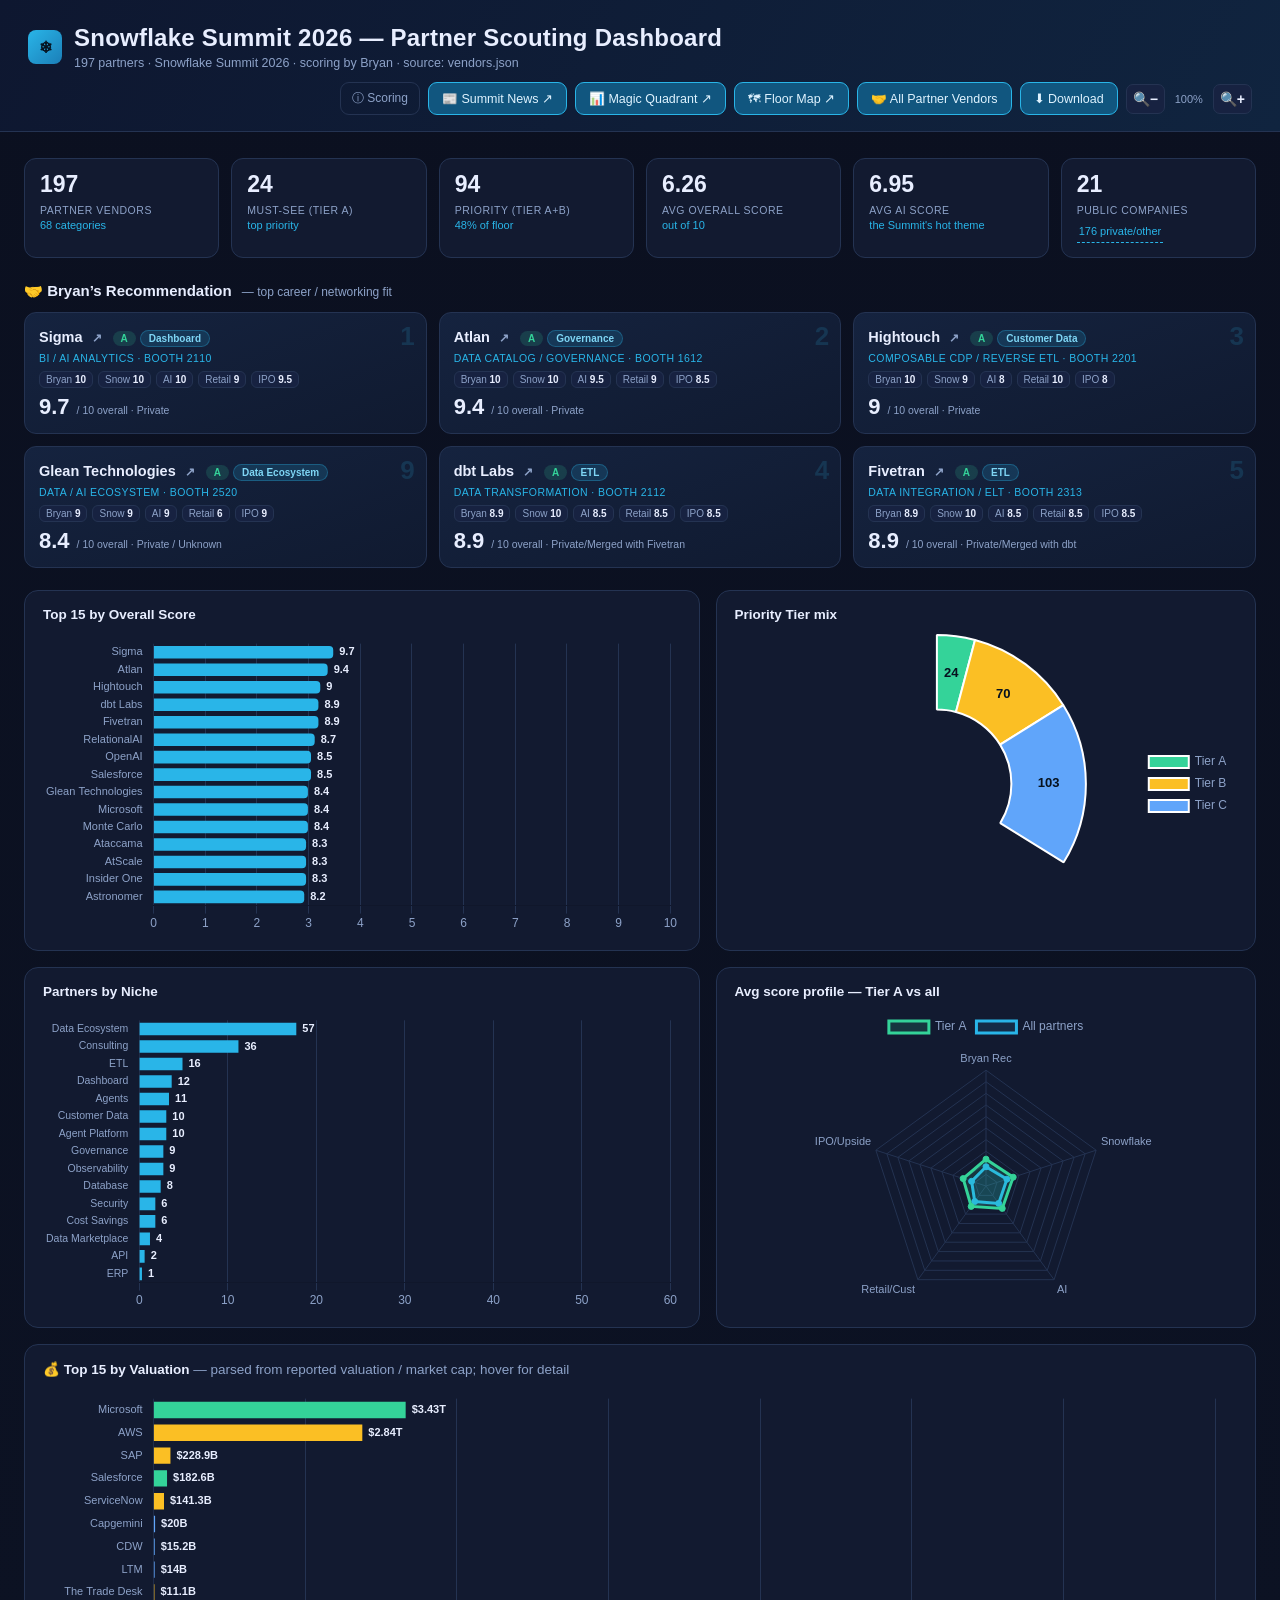
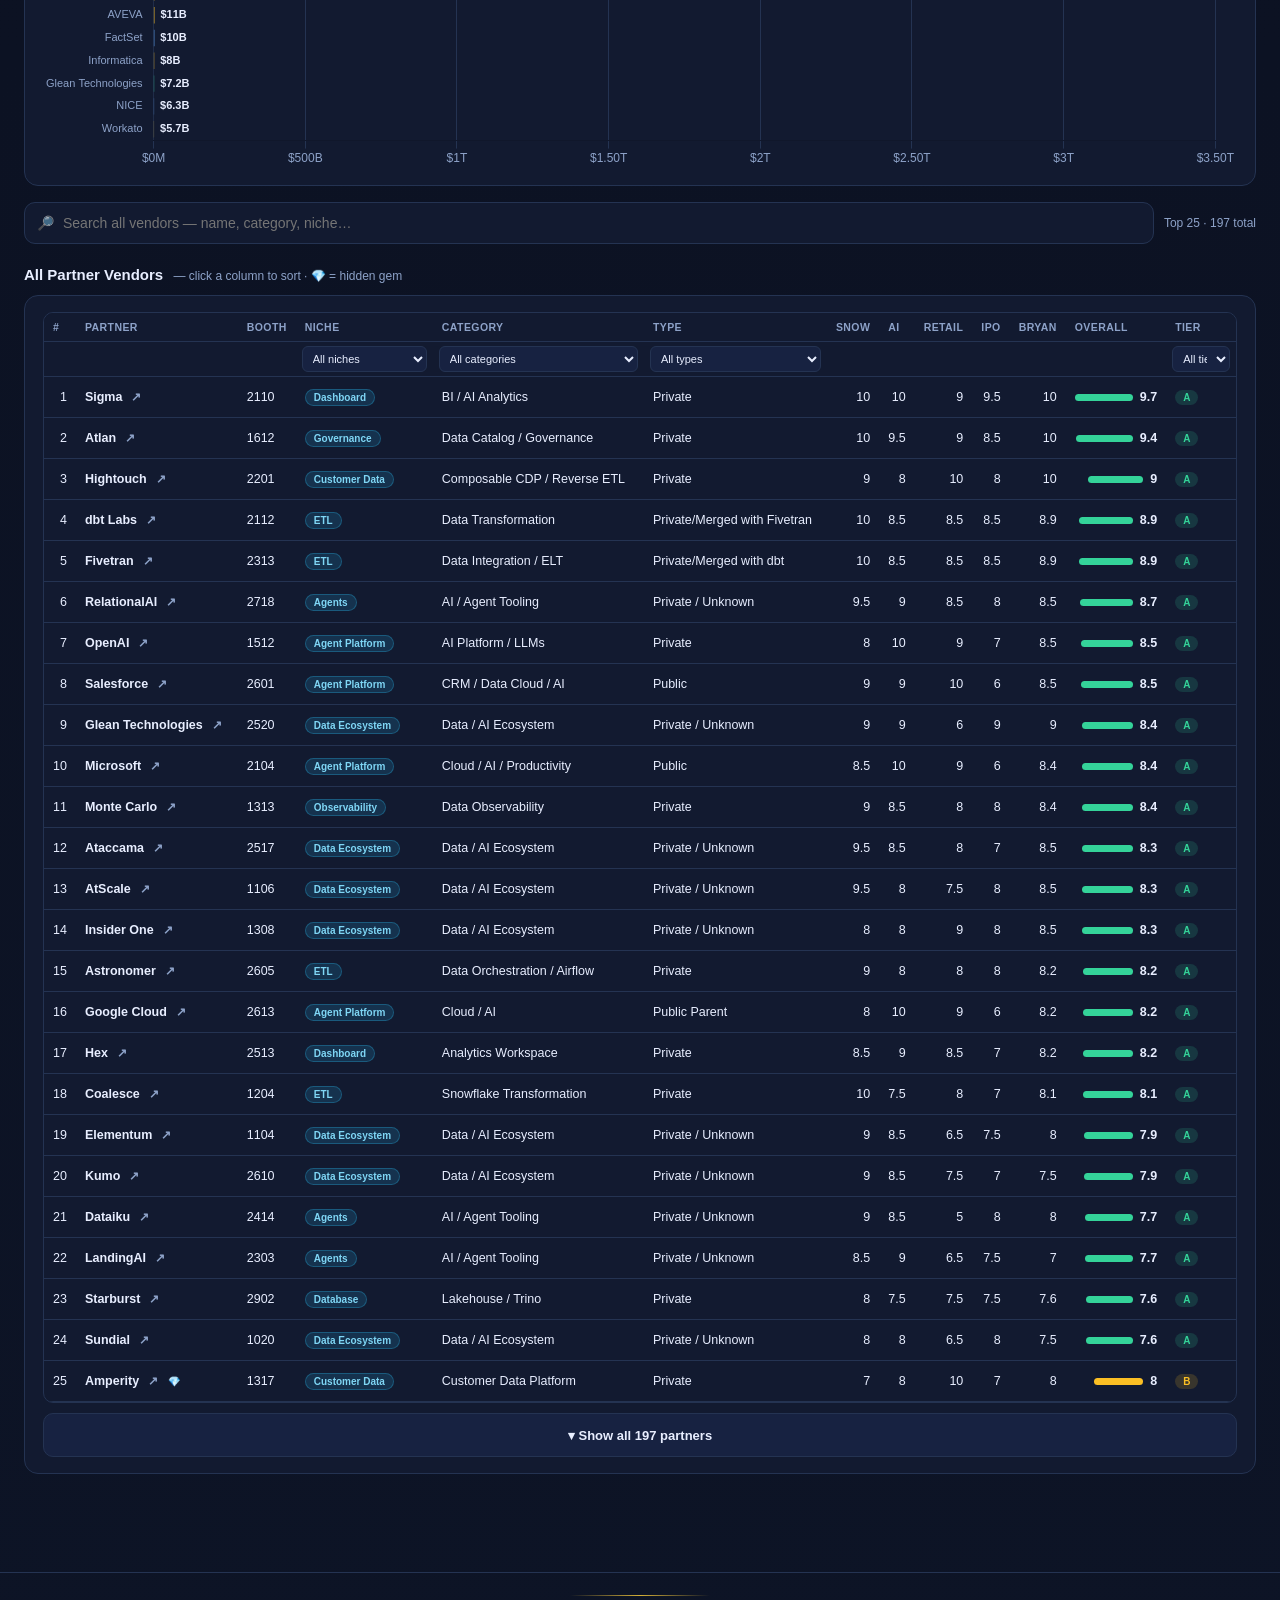
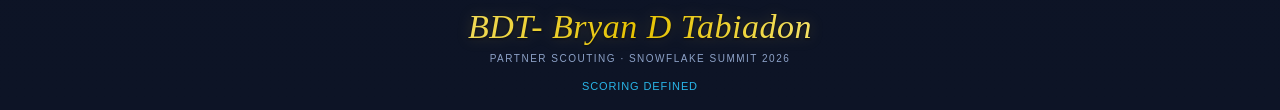
==== commit efaa0c7d: "summit: audit fixes — a11y, print, mobile overflow, news date/dup hygiene Adversarial 5-lens audit o" ====
--- a/snowflake_summit/dashboard.html
+++ b/snowflake_summit/dashboard.html
@@ -64,10 +64,20 @@
   .kpi .s{font-size:11px;color:var(--accent);margin-top:3px}
   .kpi-click{cursor:pointer;transition:border-color .12s ease,transform .08s ease}
   .kpi-click:hover{border-color:var(--accent);transform:translateY(-1px)}
-  .kpi-click:focus-visible{outline:2px solid var(--accent);outline-offset:2px}
-  .kpi-sub-link{color:inherit;text-decoration:none;border-bottom:1px dashed currentColor;cursor:pointer}
+  .kpi-click:focus-within,.kpi-click:focus-visible{outline:2px solid var(--accent);outline-offset:2px}
+  /* The main number/label is its own button on tiles that also have a sub-link
+     (keeps the two controls as siblings, never nested). It fills the tile so the
+     whole top area stays clickable. */
+  .kpi-main-link{display:block;color:inherit;text-decoration:none;cursor:pointer}
+  .kpi-main-link:focus{outline:none}
+  .kpi-sub-link{display:inline-flex;align-items:center;min-height:24px;padding:5px 2px;color:inherit;text-decoration:none;border-bottom:1px dashed currentColor;cursor:pointer}
   .kpi-sub-link:hover{opacity:.8}
-  @media(max-width:640px){#vModal .col-opt{display:none}}
+  @media(max-width:640px){#vModal .col-opt{display:none}
+    /* The KPI pop-up table must fit the phone width — let the Partner name wrap
+       so it can't force the Tier column off-screen behind a horizontal scroll.
+       (Scoped to #vModal; the desktop main table keeps its nowrap.) */
+    #vModal th,#vModal td{white-space:normal}
+    #vModal td.name{word-break:break-word}}
   h3.sec{margin:22px 0 12px;font-size:15px}
   h3.sec .hint{color:var(--muted);font-weight:400;font-size:12px;margin-left:6px}
   .cards{display:grid;grid-template-columns:repeat(3,1fr);gap:12px}
@@ -416,7 +426,7 @@
   @media (max-width:640px){
     /* Slim 2-up highlight cards: drop the per-dimension breakout chips (tap a card
        for the full breakdown), keep name / tier / niche / overall. */
-    #mustsee,#gems,#bestfit{grid-template-columns:repeat(2,1fr);gap:8px}
+    #bestfit{grid-template-columns:repeat(2,1fr);gap:8px}
     .card2 .scores{display:none}
     .card2{padding:11px 12px}
     .card2 .nm{font-size:12.5px;padding-right:22px}
@@ -424,16 +434,6 @@
     .card2 .rk{font-size:17px;top:6px;right:9px}
     .card2 .ovr{margin-top:4px}
     .card2 .ovr b{font-size:17px}
-    /* Collapsible Must-See / Hidden Gems — email-folder disclosure with a count. */
-    details.msec{border:1px solid var(--border);border-radius:12px;background:var(--panel);margin:16px 0}
-    details.msec>summary{list-style:none;cursor:pointer;display:flex;align-items:center;gap:9px;
-      padding:14px 15px;font-size:14.5px;font-weight:700;color:var(--text);min-height:48px}
-    details.msec>summary::-webkit-details-marker{display:none}
-    details.msec>summary::before{content:"▸";color:var(--accent);font-size:13px;transition:transform .15s ease}
-    details.msec[open]>summary::before{transform:rotate(90deg)}
-    .msec-n{margin-left:auto;color:var(--muted);font-weight:600;font-size:12px;
-      background:var(--panel2);border:1px solid var(--border);border-radius:20px;padding:2px 11px}
-    details.msec>.cards{padding:0 12px 14px}
     /* Floor Map: the spatial Floor plan is the only mobile view — drop the toggle
        and the Zone-columns list entirely. */
     .maptoggle{display:none!important}
@@ -448,13 +448,15 @@
   }
   @media (max-width:640px){
     /* Visible keyboard focus on the new interactive elements. */
-    details.msec>summary:focus-visible,.vcard:focus-visible,.toolsbtn:focus-visible,
+    .vcard:focus-visible,.toolsbtn:focus-visible,
     .toolsheet-item:focus-visible,.planfit:focus-visible,
     .navbtns>a[href="?view=mq"]:focus-visible,.navbtns>a[href="?view=map"]:focus-visible{
       outline:2px solid #cfe8ff;outline-offset:2px}
     /* >=44px tap targets across the mobile controls. */
     .planfit,.bchip,#mqQuadChips button,#mqSegSel,#mqBack,
     .navbtns>a[href="?view=mq"],.navbtns>a[href="?view=map"]{min-height:44px}
+    .kpi-sub-link{min-height:44px;padding:6px 2px}
+    #search{min-height:44px}
     /* Signal that the slim highlight cards reveal the full score breakdown on tap. */
     .card2{padding-bottom:26px}
     .card2::after{content:"tap for scores ›";position:absolute;right:12px;bottom:9px;
@@ -509,7 +511,7 @@
 <div class="wrap" id="dashwrap">
   <div class="kpis" id="kpis"></div>
 
-  <h3 class="sec">🤝 Best Bryan Recommend <span class="hint">— top career / networking fit</span></h3>
+  <h3 class="sec">🤝 Bryan’s Recommendation <span class="hint">— top career / networking fit</span></h3>
   <div class="cards" id="bestfit"></div>
 
   <div class="grid" style="margin-top:22px">
@@ -668,7 +670,7 @@
 </div>
 
 <script>
-const DATA = {"meta": {"event": "Snowflake Summit 2026", "source_file": "Snowflake_Summit_2026_Master_Partner_Scouting.xlsx (Master Directory sheet)", "owner": "Bryan", "generated": "2026-06-02", "description": "Partner scouting directory transcribed from the Snowflake Summit 2026 partner-booth directory, enriched with public/private research and Bryan's directional scoring.", "caveat": "First-pass scouting database. Public market caps are researched; many private funding/valuation entries still need validation (Crunchbase/PitchBook/company disclosures).", "scoring": {"snowflake_score": "Snowflake ecosystem relevance (0-10)", "ai_score": "AI / ML relevance (0-10)", "retail_score": "Retail / customer-analytics relevance (0-10)", "ipo_score": "IPO / upside potential (0-10)", "bryan_score": "Bryan career / networking fit (0-10)", "overall_score": "Blended overall priority score (0-10)", "tier": "Priority tier A (must-see) / B / C"}, "niche_note": "Higher-level 'value niche' rolled up from category (+ name for cost tools): what the vendor does for you."}, "generated": "2026-06-04 23:14 UTC", "source": "vendors.json", "score_labels": ["Bryan Rec", "Snowflake", "AI", "Retail/Cust", "IPO/Upside"], "score_keys": ["bryan_score", "snowflake_score", "ai_score", "retail_score", "ipo_score"], "kpis": [{"label": "Partner Vendors", "value": 197, "sub": "68 categories", "filter": "all"}, {"label": "Must-See (Tier A)", "value": 24, "sub": "top priority", "filter": "tierA"}, {"label": "Priority (Tier A+B)", "value": 94, "sub": "48% of floor", "filter": "tierAB"}, {"label": "Avg Overall Score", "value": 6.26, "sub": "out of 10"}, {"label": "Avg AI Score", "value": 6.95, "sub": "the Summit's hot theme"}, {"label": "Public Companies", "value": 21, "sub": "176 private/other", "filter": "public", "subFilter": "private"}], "by_cat": {"Data / AI Ecosystem": 59, "Consulting / SI": 31, "AI / Agent Tooling": 11, "Data Quality / Observability": 8, "Data Engineering / ELT": 7, "BI / Analytics": 6, "Governance / Catalog / MDM": 4, "Customer Data / Marketing": 4, "Security / Privacy / Trust": 4, "Database / Lakehouse / Streaming": 3, "Data Catalog / Governance": 2, "Internal Apps / AI Apps": 2, "BI / AI Analytics": 1, "Composable CDP / Reverse ETL": 1, "Data Transformation": 1, "Data Integration / ELT": 1, "AI Platform / LLMs": 1, "CRM / Data Cloud / AI": 1, "Cloud / AI / Productivity": 1, "Data Observability": 1, "Data Orchestration / Airflow": 1, "Cloud / AI": 1, "Analytics Workspace": 1, "Snowflake Transformation": 1, "Lakehouse / Trino": 1, "Customer Data Platform": 1, "Customer Engagement": 1, "Cloud Infrastructure": 1, "Data Security": 1, "Data Quality / Testing": 1, "CDP / Customer Data": 1, "ELT / Data Pipelines": 1, "Data Engineering / Low-code": 1, "AI Search / Agent Tooling": 1, "Search Analytics / BI": 1, "Open Source ELT": 1, "Governance / Catalog": 1, "Data Orchestration": 1, "AI Coding / Dev Platform": 1, "ERP / Enterprise Apps": 1, "Enterprise Workflow / AI": 1, "Automation / Integration": 1, "Lakehouse / Query Engine": 1, "Data Management": 1, "Vector Database": 1, "CDP / Tag Management": 1, "Graph Database": 1, "Data Privacy Vault": 1, "Entity Resolution / MDM": 1, "AdTech / Media Buying": 1, "Digital Experience Analytics": 1, "AI / Data Apps": 1, "BI / Data Integration": 1, "Analytics Automation": 1, "Consulting / Data Services": 1, "iPaaS / Integration": 1, "Enterprise Tech / Consulting": 1, "CX / Contact Center AI": 1, "Data / Credit Bureau": 1, "Data Platform": 1, "Low-code App Platform": 1, "Consulting / Engineering": 1, "Company Data": 1, "Data / Cloud Software": 1, "BPO / Consulting": 1, "IT Services / Staffing": 1, "Financial Data / Analytics": 1, "Financial / Market Data": 1}, "by_niche": {"Data Ecosystem": 57, "Consulting": 36, "ETL": 16, "Dashboard": 12, "Agents": 11, "Customer Data": 10, "Agent Platform": 10, "Governance": 9, "Observability": 9, "Database": 8, "Security": 6, "Cost Savings": 6, "Data Marketplace": 4, "API": 2, "ERP": 1}, "by_tier": {"A": 24, "B": 70, "C": 103}, "profile_all": [6.2, 7.09, 6.95, 6.17, 4.88], "profile_a": [8.45, 9.0, 8.71, 8.04, 7.65], "top15": [{"name": "Sigma", "booth": "2110", "category": "BI / AI Analytics", "company_type": "Private", "ticker_parent": null, "market_cap": "$3.0B valuation", "funding": "$580M+ total; $80M Series E May 2026", "revenue": "$200M+ ARR reported", "investors": "Princeville; Databricks Ventures; ServiceNow Ventures; Workday Ventures", "snowflake_score": 10.0, "ai_score": 10.0, "retail_score": 9.0, "ipo_score": 9.5, "bryan_score": 10.0, "overall_score": 9.7, "tier": "A", "notes": "High-growth Snowflake-native BI / agentic analytics.", "source": "https://www.sigmacomputing.com/resources/announcements/series-e", "niche": "Dashboard", "round": "Series E", "employees": "~1,400", "website": "https://www.sigmacomputing.com", "rank": 1, "hidden_gem": false, "mq_execute": 9.5, "mq_vision": 9.75, "mq_x": 9.568, "mq_y": 9.41, "mq_quadrant": "Leaders", "mq_segment": "Dashboard"}, {"name": "Atlan", "booth": "1612", "category": "Data Catalog / Governance", "company_type": "Private", "ticker_parent": null, "market_cap": "$750M valuation", "funding": "$206M total; $105M Series C", "revenue": "Revenue up 7x in 2 yrs; 400% enterprise sales growth Q1 2024", "investors": "GIC; Meritech; Peak XV", "snowflake_score": 10.0, "ai_score": 9.5, "retail_score": 9.0, "ipo_score": 8.5, "bryan_score": 10.0, "overall_score": 9.4, "tier": "A", "notes": "AI governance/catalog winner.", "source": "https://atlan.com/atlan-raises-105m-funding/ ; Reuters May 2024", "niche": "Governance", "round": "Series C ($105M, May 2024)", "employees": "500-600", "website": "https://atlan.com", "rank": 2, "hidden_gem": false, "mq_execute": 9.5, "mq_vision": 9.0, "mq_x": 9.013, "mq_y": 9.697, "mq_quadrant": "Leaders", "mq_segment": "Governance"}, {"name": "Hightouch", "booth": "2201", "category": "Composable CDP / Reverse ETL", "company_type": "Private", "ticker_parent": null, "market_cap": "$1.2B reported valuation", "funding": "$170M+ reported", "revenue": null, "investors": "ICONIQ; Bain Capital Ventures; Amplify", "snowflake_score": 9.0, "ai_score": 8.0, "retail_score": 10.0, "ipo_score": 8.0, "bryan_score": 10.0, "overall_score": 9.0, "tier": "A", "notes": "Strong Customer 360 / marketing activation fit.", "source": "https://www.snowflake.com/en/summit/ ; company website / Crunchbase / PitchBook / public filings as applicable", "niche": "Customer Data", "round": "Series D ($150M)", "employees": "~558", "website": "https://hightouch.com", "rank": 3, "hidden_gem": false, "mq_execute": 9.5, "mq_vision": 8.0, "mq_x": 7.913, "mq_y": 9.48, "mq_quadrant": "Leaders", "mq_segment": "Customer Data"}, {"name": "dbt Labs", "booth": "2112", "category": "Data Transformation", "company_type": "Private/Merged with Fivetran", "ticker_parent": null, "market_cap": "Part of Fivetran+dbt platform", "funding": "$414M+ reported pre-merger", "revenue": "\\~$600M combined ARR with Fivetran", "investors": "Altimeter; Sequoia; Andreessen Horowitz", "snowflake_score": 10.0, "ai_score": 8.5, "retail_score": 8.5, "ipo_score": 8.5, "bryan_score": 8.9, "overall_score": 8.9, "tier": "A", "notes": "Transformation standard; merged with Fivetran.", "source": "https://www.fivetran.com/press/fivetran-and-dbt-labs-unite-to-set-the-standard-for-open-data-infrastructure-2025", "niche": "ETL", "round": "Series D", "website": "https://www.getdbt.com", "rank": 4, "hidden_gem": false, "mq_execute": 9.25, "mq_vision": 8.5, "mq_x": 8.522, "mq_y": 9.304, "mq_quadrant": "Leaders", "mq_segment": "ETL"}, {"name": "Fivetran", "booth": "2313", "category": "Data Integration / ELT", "company_type": "Private/Merged with dbt", "ticker_parent": null, "market_cap": "Part of Fivetran+dbt platform", "funding": "$850M+ reported pre-merger", "revenue": "\\~$600M combined ARR with dbt", "investors": "Andreessen Horowitz; General Catalyst; CEAS; Matrix", "snowflake_score": 10.0, "ai_score": 8.5, "retail_score": 8.5, "ipo_score": 8.5, "bryan_score": 8.9, "overall_score": 8.9, "tier": "A", "notes": "Core data movement; merged with dbt Labs.", "source": "https://www.fivetran.com/press/fivetran-and-dbt-labs-unite-to-set-the-standard-for-open-data-infrastructure-2025", "niche": "ETL", "round": "Series D", "employees": "~1,797", "website": "https://www.fivetran.com", "rank": 5, "hidden_gem": false, "mq_execute": 9.25, "mq_vision": 8.5, "mq_x": 8.557, "mq_y": 9.119, "mq_quadrant": "Leaders", "mq_segment": "ETL"}, {"name": "RelationalAI", "booth": "2718", "category": "AI / Agent Tooling", "company_type": "Private / Unknown", "ticker_parent": null, "market_cap": null, "funding": "$122M+ total", "revenue": null, "investors": "Tiger Global; Madrona Venture Group; Menlo Ventures; Addition", "snowflake_score": 9.5, "ai_score": 9.0, "retail_score": 8.5, "ipo_score": 8.0, "bryan_score": 8.5, "overall_score": 8.7, "tier": "A", "notes": "Needs deeper funding validation; included from partner directory photo.", "source": "https://www.snowflake.com/en/summit/ ; company website / Crunchbase / PitchBook / public filings as applicable", "niche": "Agents", "round": "Series B (April 2022, $75M, led by Tiger Global)", "website": "https://www.relational.ai", "rank": 6, "hidden_gem": false, "mq_execute": 9.0, "mq_vision": 8.5, "mq_x": 8.62, "mq_y": 9.014, "mq_quadrant": "Leaders", "mq_segment": "Agents"}, {"name": "OpenAI", "booth": "1512", "category": "AI Platform / LLMs", "company_type": "Private", "ticker_parent": null, "market_cap": "Very large private valuation; current value changes rapidly", "funding": "Large multi-round funding; Microsoft strategic backing", "revenue": "Very large ARR/run-rate reports", "investors": "Microsoft; SoftBank; Thrive; others", "snowflake_score": 8.0, "ai_score": 10.0, "retail_score": 9.0, "ipo_score": 7.0, "bryan_score": 8.5, "overall_score": 8.5, "tier": "A", "notes": "Strategic AI platform stop.", "source": "https://www.snowflake.com/en/summit/ ; company website / Crunchbase / PitchBook / public filings as applicable", "niche": "Agent Platform", "round": "Series G", "website": "https://openai.com", "rank": 7, "hidden_gem": false, "mq_execute": 8.5, "mq_vision": 8.5, "mq_x": 8.491, "mq_y": 8.573, "mq_quadrant": "Leaders", "mq_segment": "Agent Platform"}, {"name": "Salesforce", "booth": "2601", "category": "CRM / Data Cloud / AI", "company_type": "Public", "ticker_parent": "CRM", "market_cap": "$182.6B market cap", "funding": "Public company", "revenue": "Public revenue", "investors": null, "snowflake_score": 9.0, "ai_score": 9.0, "retail_score": 10.0, "ipo_score": 6.0, "bryan_score": 8.5, "overall_score": 8.5, "tier": "A", "notes": "Strategic platform partner.", "source": "https://www.snowflake.com/en/summit/ ; company website / Crunchbase / PitchBook / public filings as applicable", "niche": "Agent Platform", "round": "Public (NYSE: CRM)", "employees": "~76,000 (FY2026; sources range ~73,000-83,000)", "website": "https://www.salesforce.com", "rank": 8, "hidden_gem": false, "mq_execute": 9.5, "mq_vision": 7.5, "mq_x": 7.664, "mq_y": 9.586, "mq_quadrant": "Leaders", "mq_segment": "Agent Platform"}, {"name": "Glean Technologies", "booth": "2520", "category": "Data / AI Ecosystem", "company_type": "Private / Unknown", "ticker_parent": null, "market_cap": "$7.2B (June 2025)", "funding": "~$880M+ total raised", "revenue": ">$250M ARR (2025, >150% YoY)", "investors": "Wellington Management; Sequoia Capital; Kleiner Perkins; Lightspeed; General Catalyst; Coatue; ICONIQ; IVP; DST Global; Khosla Ventures; Sapphire Ventures", "snowflake_score": 9.0, "ai_score": 9.0, "retail_score": 6.0, "ipo_score": 9.0, "bryan_score": 9.0, "overall_score": 8.4, "tier": "A", "notes": "Needs deeper funding validation; included from partner directory photo.", "source": "https://www.snowflake.com/en/summit/ ; company website / Crunchbase / PitchBook / public filings as applicable", "niche": "Data Ecosystem", "round": "Series F", "employees": "~1,300-1,600", "website": "https://www.glean.com", "rank": 9, "hidden_gem": false, "mq_execute": 7.5, "mq_vision": 9.0, "mq_x": 9.085, "mq_y": 7.345, "mq_quadrant": "Leaders", "mq_segment": "Data Ecosystem"}, {"name": "Microsoft", "booth": "2104", "category": "Cloud / AI / Productivity", "company_type": "Public", "ticker_parent": "MSFT", "market_cap": "$3.43T market cap", "funding": "Public company", "revenue": "Public revenue", "investors": null, "snowflake_score": 8.5, "ai_score": 10.0, "retail_score": 9.0, "ipo_score": 6.0, "bryan_score": 8.4, "overall_score": 8.4, "tier": "A", "notes": "Azure/OpenAI/Copilot strategic ecosystem.", "source": "https://www.snowflake.com/en/summit/ ; company website / Crunchbase / PitchBook / public filings as applicable", "niche": "Agent Platform", "round": "Public (NASDAQ: MSFT)", "employees": "~228,000", "website": "https://www.microsoft.com", "rank": 10, "hidden_gem": false, "mq_execute": 8.75, "mq_vision": 8.0, "mq_x": 7.942, "mq_y": 8.756, "mq_quadrant": "Leaders", "mq_segment": "Agent Platform"}, {"name": "Monte Carlo", "booth": "1313", "category": "Data Observability", "company_type": "Private", "ticker_parent": null, "market_cap": "$1.6B reported valuation", "funding": "$236M+ reported", "revenue": null, "investors": "Accel; GGV; Redpoint; IVP", "snowflake_score": 9.0, "ai_score": 8.5, "retail_score": 8.0, "ipo_score": 8.0, "bryan_score": 8.4, "overall_score": 8.4, "tier": "A", "notes": "Data reliability / observability leader.", "source": "https://www.snowflake.com/en/summit/ ; company website / Crunchbase / PitchBook / public filings as applicable", "niche": "Observability", "round": "Series D", "employees": "~546", "website": "https://montecarlo.ai", "rank": 11, "hidden_gem": false, "mq_execute": 8.5, "mq_vision": 8.25, "mq_x": 8.083, "mq_y": 8.594, "mq_quadrant": "Leaders", "mq_segment": "Observability"}, {"name": "Ataccama", "booth": "2517", "category": "Data / AI Ecosystem", "company_type": "Private / Unknown", "ticker_parent": null, "market_cap": "$550M", "funding": "$150M", "revenue": "~$61M revenue (2024); 30% CAGR", "investors": "Bain Capital Tech Opportunities; Snowflake Ventures", "snowflake_score": 9.5, "ai_score": 8.5, "retail_score": 8.0, "ipo_score": 7.0, "bryan_score": 8.5, "overall_score": 8.3, "tier": "A", "notes": "Needs deeper funding validation; included from partner directory photo.", "source": "https://www.snowflake.com/en/summit/ ; company website / Crunchbase / PitchBook / public filings as applicable", "niche": "Data Ecosystem", "round": "Growth/Series A ($150M, Jun 2022); + Snowflake Ventures strategic (Dec 2025)", "employees": "500-1000", "website": "https://www.ataccama.com", "rank": 12, "hidden_gem": false, "mq_execute": 8.75, "mq_vision": 7.75, "mq_x": 7.626, "mq_y": 8.707, "mq_quadrant": "Leaders", "mq_segment": "Data Ecosystem"}, {"name": "AtScale", "booth": "1106", "category": "Data / AI Ecosystem", "company_type": "Private / Unknown", "ticker_parent": null, "market_cap": null, "funding": "$162M", "revenue": null, "investors": "Snowflake Ventures; Morgan Stanley; Storm Ventures; Atlantic Bridge Capital; Wells Fargo Strategic Capital", "snowflake_score": 9.5, "ai_score": 8.0, "retail_score": 7.5, "ipo_score": 8.0, "bryan_score": 8.5, "overall_score": 8.3, "tier": "A", "notes": "Needs deeper funding validation; included from partner directory photo.", "source": "https://www.snowflake.com/en/summit/ ; company website / Crunchbase / PitchBook / public filings as applicable", "niche": "Data Ecosystem", "round": "Strategic round led by Snowflake Ventures (Dec 2025)", "employees": "100-150", "website": "https://www.atscale.com", "rank": 13, "hidden_gem": false, "mq_execute": 8.5, "mq_vision": 8.0, "mq_x": 8.048, "mq_y": 8.384, "mq_quadrant": "Leaders", "mq_segment": "Data Ecosystem"}, {"name": "Insider One", "booth": "1308", "category": "Data / AI Ecosystem", "company_type": "Private / Unknown", "ticker_parent": null, "market_cap": "~$2B (2024); $1.22B (2022 Series D)", "funding": "~$772M", "revenue": null, "investors": "General Atlantic; Qatar Investment Authority (QIA); Sequoia Capital / Peak XV; Riverwood Capital; 212; Wamda Capital; Endeavor Catalyst", "snowflake_score": 8.0, "ai_score": 8.0, "retail_score": 9.0, "ipo_score": 8.0, "bryan_score": 8.5, "overall_score": 8.3, "tier": "A", "notes": "Needs deeper funding validation; included from partner directory photo.", "source": "https://www.snowflake.com/en/summit/ ; company website / Crunchbase / PitchBook / public filings as applicable", "niche": "Data Ecosystem", "round": "Series E", "employees": "1000-1500", "website": "https://insiderone.com", "rank": 14, "hidden_gem": false, "mq_execute": 8.5, "mq_vision": 8.0, "mq_x": 8.115, "mq_y": 8.311, "mq_quadrant": "Leaders", "mq_segment": "Data Ecosystem"}, {"name": "Astronomer", "booth": "2605", "category": "Data Orchestration / Airflow", "company_type": "Private", "ticker_parent": null, "market_cap": "$1B+ estimated/market reports", "funding": "$376M+ reported; $93M Series D 2025", "revenue": "~$39.5M ARR; 150% YoY growth", "investors": "Bain Capital Ventures; Salesforce Ventures; Insight; Meritech; Venrock", "snowflake_score": 9.0, "ai_score": 8.0, "retail_score": 8.0, "ipo_score": 8.0, "bryan_score": 8.2, "overall_score": 8.2, "tier": "A", "notes": "Enterprise Airflow / DataOps.", "source": "https://www.astronomer.io/press-releases/astronomer-secures-93-million-series-d-funding/", "niche": "ETL", "round": "Series D ($93M, May 2025)", "employees": "500-1000", "website": "https://www.astronomer.io", "rank": 15, "hidden_gem": false, "mq_execute": 8.5, "mq_vision": 8.0, "mq_x": 7.845, "mq_y": 8.685, "mq_quadrant": "Leaders", "mq_segment": "ETL"}], "must_see": [{"name": "Sigma", "booth": "2110", "category": "BI / AI Analytics", "company_type": "Private", "ticker_parent": null, "market_cap": "$3.0B valuation", "funding": "$580M+ total; $80M Series E May 2026", "revenue": "$200M+ ARR reported", "investors": "Princeville; Databricks Ventures; ServiceNow Ventures; Workday Ventures", "snowflake_score": 10.0, "ai_score": 10.0, "retail_score": 9.0, "ipo_score": 9.5, "bryan_score": 10.0, "overall_score": 9.7, "tier": "A", "notes": "High-growth Snowflake-native BI / agentic analytics.", "source": "https://www.sigmacomputing.com/resources/announcements/series-e", "niche": "Dashboard", "round": "Series E", "employees": "~1,400", "website": "https://www.sigmacomputing.com", "rank": 1, "hidden_gem": false, "mq_execute": 9.5, "mq_vision": 9.75, "mq_x": 9.568, "mq_y": 9.41, "mq_quadrant": "Leaders", "mq_segment": "Dashboard"}, {"name": "Atlan", "booth": "1612", "category": "Data Catalog / Governance", "company_type": "Private", "ticker_parent": null, "market_cap": "$750M valuation", "funding": "$206M total; $105M Series C", "revenue": "Revenue up 7x in 2 yrs; 400% enterprise sales growth Q1 2024", "investors": "GIC; Meritech; Peak XV", "snowflake_score": 10.0, "ai_score": 9.5, "retail_score": 9.0, "ipo_score": 8.5, "bryan_score": 10.0, "overall_score": 9.4, "tier": "A", "notes": "AI governance/catalog winner.", "source": "https://atlan.com/atlan-raises-105m-funding/ ; Reuters May 2024", "niche": "Governance", "round": "Series C ($105M, May 2024)", "employees": "500-600", "website": "https://atlan.com", "rank": 2, "hidden_gem": false, "mq_execute": 9.5, "mq_vision": 9.0, "mq_x": 9.013, "mq_y": 9.697, "mq_quadrant": "Leaders", "mq_segment": "Governance"}, {"name": "Hightouch", "booth": "2201", "category": "Composable CDP / Reverse ETL", "company_type": "Private", "ticker_parent": null, "market_cap": "$1.2B reported valuation", "funding": "$170M+ reported", "revenue": null, "investors": "ICONIQ; Bain Capital Ventures; Amplify", "snowflake_score": 9.0, "ai_score": 8.0, "retail_score": 10.0, "ipo_score": 8.0, "bryan_score": 10.0, "overall_score": 9.0, "tier": "A", "notes": "Strong Customer 360 / marketing activation fit.", "source": "https://www.snowflake.com/en/summit/ ; company website / Crunchbase / PitchBook / public filings as applicable", "niche": "Customer Data", "round": "Series D ($150M)", "employees": "~558", "website": "https://hightouch.com", "rank": 3, "hidden_gem": false, "mq_execute": 9.5, "mq_vision": 8.0, "mq_x": 7.913, "mq_y": 9.48, "mq_quadrant": "Leaders", "mq_segment": "Customer Data"}, {"name": "dbt Labs", "booth": "2112", "category": "Data Transformation", "company_type": "Private/Merged with Fivetran", "ticker_parent": null, "market_cap": "Part of Fivetran+dbt platform", "funding": "$414M+ reported pre-merger", "revenue": "\\~$600M combined ARR with Fivetran", "investors": "Altimeter; Sequoia; Andreessen Horowitz", "snowflake_score": 10.0, "ai_score": 8.5, "retail_score": 8.5, "ipo_score": 8.5, "bryan_score": 8.9, "overall_score": 8.9, "tier": "A", "notes": "Transformation standard; merged with Fivetran.", "source": "https://www.fivetran.com/press/fivetran-and-dbt-labs-unite-to-set-the-standard-for-open-data-infrastructure-2025", "niche": "ETL", "round": "Series D", "website": "https://www.getdbt.com", "rank": 4, "hidden_gem": false, "mq_execute": 9.25, "mq_vision": 8.5, "mq_x": 8.522, "mq_y": 9.304, "mq_quadrant": "Leaders", "mq_segment": "ETL"}, {"name": "Fivetran", "booth": "2313", "category": "Data Integration / ELT", "company_type": "Private/Merged with dbt", "ticker_parent": null, "market_cap": "Part of Fivetran+dbt platform", "funding": "$850M+ reported pre-merger", "revenue": "\\~$600M combined ARR with dbt", "investors": "Andreessen Horowitz; General Catalyst; CEAS; Matrix", "snowflake_score": 10.0, "ai_score": 8.5, "retail_score": 8.5, "ipo_score": 8.5, "bryan_score": 8.9, "overall_score": 8.9, "tier": "A", "notes": "Core data movement; merged with dbt Labs.", "source": "https://www.fivetran.com/press/fivetran-and-dbt-labs-unite-to-set-the-standard-for-open-data-infrastructure-2025", "niche": "ETL", "round": "Series D", "employees": "~1,797", "website": "https://www.fivetran.com", "rank": 5, "hidden_gem": false, "mq_execute": 9.25, "mq_vision": 8.5, "mq_x": 8.557, "mq_y": 9.119, "mq_quadrant": "Leaders", "mq_segment": "ETL"}, {"name": "RelationalAI", "booth": "2718", "category": "AI / Agent Tooling", "company_type": "Private / Unknown", "ticker_parent": null, "market_cap": null, "funding": "$122M+ total", "revenue": null, "investors": "Tiger Global; Madrona Venture Group; Menlo Ventures; Addition", "snowflake_score": 9.5, "ai_score": 9.0, "retail_score": 8.5, "ipo_score": 8.0, "bryan_score": 8.5, "overall_score": 8.7, "tier": "A", "notes": "Needs deeper funding validation; included from partner directory photo.", "source": "https://www.snowflake.com/en/summit/ ; company website / Crunchbase / PitchBook / public filings as applicable", "niche": "Agents", "round": "Series B (April 2022, $75M, led by Tiger Global)", "website": "https://www.relational.ai", "rank": 6, "hidden_gem": false, "mq_execute": 9.0, "mq_vision": 8.5, "mq_x": 8.62, "mq_y": 9.014, "mq_quadrant": "Leaders", "mq_segment": "Agents"}, {"name": "OpenAI", "booth": "1512", "category": "AI Platform / LLMs", "company_type": "Private", "ticker_parent": null, "market_cap": "Very large private valuation; current value changes rapidly", "funding": "Large multi-round funding; Microsoft strategic backing", "revenue": "Very large ARR/run-rate reports", "investors": "Microsoft; SoftBank; Thrive; others", "snowflake_score": 8.0, "ai_score": 10.0, "retail_score": 9.0, "ipo_score": 7.0, "bryan_score": 8.5, "overall_score": 8.5, "tier": "A", "notes": "Strategic AI platform stop.", "source": "https://www.snowflake.com/en/summit/ ; company website / Crunchbase / PitchBook / public filings as applicable", "niche": "Agent Platform", "round": "Series G", "website": "https://openai.com", "rank": 7, "hidden_gem": false, "mq_execute": 8.5, "mq_vision": 8.5, "mq_x": 8.491, "mq_y": 8.573, "mq_quadrant": "Leaders", "mq_segment": "Agent Platform"}, {"name": "Salesforce", "booth": "2601", "category": "CRM / Data Cloud / AI", "company_type": "Public", "ticker_parent": "CRM", "market_cap": "$182.6B market cap", "funding": "Public company", "revenue": "Public revenue", "investors": null, "snowflake_score": 9.0, "ai_score": 9.0, "retail_score": 10.0, "ipo_score": 6.0, "bryan_score": 8.5, "overall_score": 8.5, "tier": "A", "notes": "Strategic platform partner.", "source": "https://www.snowflake.com/en/summit/ ; company website / Crunchbase / PitchBook / public filings as applicable", "niche": "Agent Platform", "round": "Public (NYSE: CRM)", "employees": "~76,000 (FY2026; sources range ~73,000-83,000)", "website": "https://www.salesforce.com", "rank": 8, "hidden_gem": false, "mq_execute": 9.5, "mq_vision": 7.5, "mq_x": 7.664, "mq_y": 9.586, "mq_quadrant": "Leaders", "mq_segment": "Agent Platform"}, {"name": "Glean Technologies", "booth": "2520", "category": "Data / AI Ecosystem", "company_type": "Private / Unknown", "ticker_parent": null, "market_cap": "$7.2B (June 2025)", "funding": "~$880M+ total raised", "revenue": ">$250M ARR (2025, >150% YoY)", "investors": "Wellington Management; Sequoia Capital; Kleiner Perkins; Lightspeed; General Catalyst; Coatue; ICONIQ; IVP; DST Global; Khosla Ventures; Sapphire Ventures", "snowflake_score": 9.0, "ai_score": 9.0, "retail_score": 6.0, "ipo_score": 9.0, "bryan_score": 9.0, "overall_score": 8.4, "tier": "A", "notes": "Needs deeper funding validation; included from partner directory photo.", "source": "https://www.snowflake.com/en/summit/ ; company website / Crunchbase / PitchBook / public filings as applicable", "niche": "Data Ecosystem", "round": "Series F", "employees": "~1,300-1,600", "website": "https://www.glean.com", "rank": 9, "hidden_gem": false, "mq_execute": 7.5, "mq_vision": 9.0, "mq_x": 9.085, "mq_y": 7.345, "mq_quadrant": "Leaders", "mq_segment": "Data Ecosystem"}, {"name": "Microsoft", "booth": "2104", "category": "Cloud / AI / Productivity", "company_type": "Public", "ticker_parent": "MSFT", "market_cap": "$3.43T market cap", "funding": "Public company", "revenue": "Public revenue", "investors": null, "snowflake_score": 8.5, "ai_score": 10.0, "retail_score": 9.0, "ipo_score": 6.0, "bryan_score": 8.4, "overall_score": 8.4, "tier": "A", "notes": "Azure/OpenAI/Copilot strategic ecosystem.", "source": "https://www.snowflake.com/en/summit/ ; company website / Crunchbase / PitchBook / public filings as applicable", "niche": "Agent Platform", "round": "Public (NASDAQ: MSFT)", "employees": "~228,000", "website": "https://www.microsoft.com", "rank": 10, "hidden_gem": false, "mq_execute": 8.75, "mq_vision": 8.0, "mq_x": 7.942, "mq_y": 8.756, "mq_quadrant": "Leaders", "mq_segment": "Agent Platform"}, {"name": "Monte Carlo", "booth": "1313", "category": "Data Observability", "company_type": "Private", "ticker_parent": null, "market_cap": "$1.6B reported valuation", "funding": "$236M+ reported", "revenue": null, "investors": "Accel; GGV; Redpoint; IVP", "snowflake_score": 9.0, "ai_score": 8.5, "retail_score": 8.0, "ipo_score": 8.0, "bryan_score": 8.4, "overall_score": 8.4, "tier": "A", "notes": "Data reliability / observability leader.", "source": "https://www.snowflake.com/en/summit/ ; company website / Crunchbase / PitchBook / public filings as applicable", "niche": "Observability", "round": "Series D", "employees": "~546", "website": "https://montecarlo.ai", "rank": 11, "hidden_gem": false, "mq_execute": 8.5, "mq_vision": 8.25, "mq_x": 8.083, "mq_y": 8.594, "mq_quadrant": "Leaders", "mq_segment": "Observability"}, {"name": "Ataccama", "booth": "2517", "category": "Data / AI Ecosystem", "company_type": "Private / Unknown", "ticker_parent": null, "market_cap": "$550M", "funding": "$150M", "revenue": "~$61M revenue (2024); 30% CAGR", "investors": "Bain Capital Tech Opportunities; Snowflake Ventures", "snowflake_score": 9.5, "ai_score": 8.5, "retail_score": 8.0, "ipo_score": 7.0, "bryan_score": 8.5, "overall_score": 8.3, "tier": "A", "notes": "Needs deeper funding validation; included from partner directory photo.", "source": "https://www.snowflake.com/en/summit/ ; company website / Crunchbase / PitchBook / public filings as applicable", "niche": "Data Ecosystem", "round": "Growth/Series A ($150M, Jun 2022); + Snowflake Ventures strategic (Dec 2025)", "employees": "500-1000", "website": "https://www.ataccama.com", "rank": 12, "hidden_gem": false, "mq_execute": 8.75, "mq_vision": 7.75, "mq_x": 7.626, "mq_y": 8.707, "mq_quadrant": "Leaders", "mq_segment": "Data Ecosystem"}, {"name": "AtScale", "booth": "1106", "category": "Data / AI Ecosystem", "company_type": "Private / Unknown", "ticker_parent": null, "market_cap": null, "funding": "$162M", "revenue": null, "investors": "Snowflake Ventures; Morgan Stanley; Storm Ventures; Atlantic Bridge Capital; Wells Fargo Strategic Capital", "snowflake_score": 9.5, "ai_score": 8.0, "retail_score": 7.5, "ipo_score": 8.0, "bryan_score": 8.5, "overall_score": 8.3, "tier": "A", "notes": "Needs deeper funding validation; included from partner directory photo.", "source": "https://www.snowflake.com/en/summit/ ; company website / Crunchbase / PitchBook / public filings as applicable", "niche": "Data Ecosystem", "round": "Strategic round led by Snowflake Ventures (Dec 2025)", "employees": "100-150", "website": "https://www.atscale.com", "rank": 13, "hidden_gem": false, "mq_execute": 8.5, "mq_vision": 8.0, "mq_x": 8.048, "mq_y": 8.384, "mq_quadrant": "Leaders", "mq_segment": "Data Ecosystem"}, {"name": "Insider One", "booth": "1308", "category": "Data / AI Ecosystem", "company_type": "Private / Unknown", "ticker_parent": null, "market_cap": "~$2B (2024); $1.22B (2022 Series D)", "funding": "~$772M", "revenue": null, "investors": "General Atlantic; Qatar Investment Authority (QIA); Sequoia Capital / Peak XV; Riverwood Capital; 212; Wamda Capital; Endeavor Catalyst", "snowflake_score": 8.0, "ai_score": 8.0, "retail_score": 9.0, "ipo_score": 8.0, "bryan_score": 8.5, "overall_score": 8.3, "tier": "A", "notes": "Needs deeper funding validation; included from partner directory photo.", "source": "https://www.snowflake.com/en/summit/ ; company website / Crunchbase / PitchBook / public filings as applicable", "niche": "Data Ecosystem", "round": "Series E", "employees": "1000-1500", "website": "https://insiderone.com", "rank": 14, "hidden_gem": false, "mq_execute": 8.5, "mq_vision": 8.0, "mq_x": 8.115, "mq_y": 8.311, "mq_quadrant": "Leaders", "mq_segment": "Data Ecosystem"}, {"name": "Astronomer", "booth": "2605", "category": "Data Orchestration / Airflow", "company_type": "Private", "ticker_parent": null, "market_cap": "$1B+ estimated/market reports", "funding": "$376M+ reported; $93M Series D 2025", "revenue": "~$39.5M ARR; 150% YoY growth", "investors": "Bain Capital Ventures; Salesforce Ventures; Insight; Meritech; Venrock", "snowflake_score": 9.0, "ai_score": 8.0, "retail_score": 8.0, "ipo_score": 8.0, "bryan_score": 8.2, "overall_score": 8.2, "tier": "A", "notes": "Enterprise Airflow / DataOps.", "source": "https://www.astronomer.io/press-releases/astronomer-secures-93-million-series-d-funding/", "niche": "ETL", "round": "Series D ($93M, May 2025)", "employees": "500-1000", "website": "https://www.astronomer.io", "rank": 15, "hidden_gem": false, "mq_execute": 8.5, "mq_vision": 8.0, "mq_x": 7.845, "mq_y": 8.685, "mq_quadrant": "Leaders", "mq_segment": "ETL"}, {"name": "Google Cloud", "booth": "2613", "category": "Cloud / AI", "company_type": "Public Parent", "ticker_parent": "GOOGL", "market_cap": "Alphabet public market cap varies", "funding": "Public parent", "revenue": "Google Cloud segment revenue", "investors": null, "snowflake_score": 8.0, "ai_score": 10.0, "retail_score": 9.0, "ipo_score": 6.0, "bryan_score": 8.2, "overall_score": 8.2, "tier": "A", "notes": "Gemini / BigQuery / Vertex alignment.", "source": "https://www.snowflake.com/en/summit/ ; company website / Crunchbase / PitchBook / public filings as applicable", "niche": "Agent Platform", "round": "Division of Alphabet (NASDAQ: GOOGL)", "website": "https://cloud.google.com", "rank": 16, "hidden_gem": false, "mq_execute": 8.5, "mq_vision": 8.0, "mq_x": 8.179, "mq_y": 8.451, "mq_quadrant": "Leaders", "mq_segment": "Agent Platform"}, {"name": "Hex", "booth": "2513", "category": "Analytics Workspace", "company_type": "Private", "ticker_parent": null, "market_cap": "$500M+ estimated", "funding": "$100M+ reported", "revenue": "~$19.8M ARR (2024 estimate)", "investors": "Andreessen Horowitz; Redpoint; Amplify", "snowflake_score": 8.5, "ai_score": 9.0, "retail_score": 8.5, "ipo_score": 7.0, "bryan_score": 8.2, "overall_score": 8.2, "tier": "A", "notes": "AI analytics notebook/workspace.", "source": "https://www.snowflake.com/en/summit/ ; company website / Crunchbase / PitchBook / public filings as applicable", "niche": "Dashboard", "round": "Series C ($70M)", "employees": "~167", "website": "https://hex.tech", "rank": 17, "hidden_gem": false, "mq_execute": 8.5, "mq_vision": 8.0, "mq_x": 7.908, "mq_y": 8.403, "mq_quadrant": "Leaders", "mq_segment": "Dashboard"}, {"name": "Coalesce", "booth": "1204", "category": "Snowflake Transformation", "company_type": "Private", "ticker_parent": null, "market_cap": "Not public; growth-stage", "funding": "$81M+ reported; $50M Series B", "revenue": "4x ARR growth YoY (FY ending Jan 2024); absolute ARR not disclosed", "investors": "Emergence; 11.2 Capital; GreatPoint", "snowflake_score": 10.0, "ai_score": 7.5, "retail_score": 8.0, "ipo_score": 7.0, "bryan_score": 8.1, "overall_score": 8.1, "tier": "A", "notes": "Very Snowflake-native transformation automation.", "source": "https://www.snowflake.com/en/summit/ ; company website / Crunchbase / PitchBook / public filings as applicable", "niche": "ETL", "round": "Series B ($50M, Apr 2024)", "employees": "~141", "website": "https://coalesce.io", "rank": 18, "hidden_gem": false, "mq_execute": 9.0, "mq_vision": 7.25, "mq_x": 7.112, "mq_y": 8.818, "mq_quadrant": "Leaders", "mq_segment": "ETL"}, {"name": "Elementum", "booth": "1104", "category": "Data / AI Ecosystem", "company_type": "Private / Unknown", "ticker_parent": null, "market_cap": "~$200-300M (enterprise value estimate; $220M cited for 2014)", "funding": "~$67M total", "revenue": "~$12.1M (2024), up from ~$7.8M (2023)", "investors": "Lightspeed Venture Partners; Snowflake Ventures; AME Cloud Ventures; GE Ventures; Flex; Fontinalis Partners", "snowflake_score": 9.0, "ai_score": 8.5, "retail_score": 6.5, "ipo_score": 7.5, "bryan_score": 8.0, "overall_score": 7.9, "tier": "A", "notes": "Needs deeper funding validation; included from partner directory photo.", "source": "https://www.snowflake.com/en/summit/ ; company website / Crunchbase / PitchBook / public filings as applicable", "niche": "Data Ecosystem", "round": "Series B (led by Lightspeed, late 2025); strategic investment from Snowflake Ventures (Sep 2025)", "employees": "~85", "website": "https://www.elementum.ai", "rank": 19, "hidden_gem": false, "mq_execute": 7.75, "mq_vision": 8.0, "mq_x": 7.803, "mq_y": 7.665, "mq_quadrant": "Leaders", "mq_segment": "Data Ecosystem"}, {"name": "Kumo", "booth": "2610", "category": "Data / AI Ecosystem", "company_type": "Private / Unknown", "ticker_parent": null, "market_cap": null, "funding": "~$37M", "revenue": "~$11M ARR (2024, getlatka est.)", "investors": "Sequoia Capital; A Capital; SV Angel", "snowflake_score": 9.0, "ai_score": 8.5, "retail_score": 7.5, "ipo_score": 7.0, "bryan_score": 7.5, "overall_score": 7.9, "tier": "A", "notes": "Needs deeper funding validation; included from partner directory photo.", "source": "https://www.snowflake.com/en/summit/ ; company website / Crunchbase / PitchBook / public filings as applicable", "niche": "Data Ecosystem", "round": "Series B", "employees": "51-100", "website": "https://kumo.ai", "rank": 20, "hidden_gem": false, "mq_execute": 8.25, "mq_vision": 7.75, "mq_x": 7.698, "mq_y": 8.35, "mq_quadrant": "Leaders", "mq_segment": "Data Ecosystem"}, {"name": "Dataiku", "booth": "2414", "category": "AI / Agent Tooling", "company_type": "Private / Unknown", "ticker_parent": null, "market_cap": "$3.7B (Dec 2022 Series F); reportedly targeting $6-9B at IPO expected H1 2026", "funding": "~$1.04B total over 9 rounds", "revenue": "$350M+ ARR (Oct 2025)", "investors": "Wellington Management; Tiger Global; ICONIQ Capital; CapitalG; Insight Partners; Eurazeo; FirstMark Capital", "snowflake_score": 9.0, "ai_score": 8.5, "retail_score": 5.0, "ipo_score": 8.0, "bryan_score": 8.0, "overall_score": 7.7, "tier": "A", "notes": "Needs deeper funding validation; included from partner directory photo.", "source": "https://www.snowflake.com/en/summit/ ; company website / Crunchbase / PitchBook / public filings as applicable", "niche": "Agents", "round": "Series F (last private round); IPO in progress (Morgan Stanley, Citigroup bookrunners)", "employees": "~1,600", "website": "https://www.dataiku.com", "rank": 21, "hidden_gem": false, "mq_execute": 7.0, "mq_vision": 8.25, "mq_x": 8.28, "mq_y": 6.867, "mq_quadrant": "Leaders", "mq_segment": "Agents"}, {"name": "LandingAI", "booth": "2303", "category": "AI / Agent Tooling", "company_type": "Private / Unknown", "ticker_parent": null, "market_cap": null, "funding": "~$57M", "revenue": "~$13.4M ARR (2023, getlatka est.)", "investors": "McRock Capital; Intel Capital; Samsung Catalyst Fund; Insight Partners; Canada Pension Plan Investment Board; Snowflake Ventures", "snowflake_score": 8.5, "ai_score": 9.0, "retail_score": 6.5, "ipo_score": 7.5, "bryan_score": 7.0, "overall_score": 7.7, "tier": "A", "notes": "Needs deeper funding validation; included from partner directory photo.", "source": "https://www.snowflake.com/en/summit/ ; company website / Crunchbase / PitchBook / public filings as applicable", "niche": "Agents", "round": "Series B", "employees": "100-250", "website": "https://landing.ai", "rank": 22, "hidden_gem": false, "mq_execute": 7.5, "mq_vision": 8.25, "mq_x": 8.05, "mq_y": 7.454, "mq_quadrant": "Leaders", "mq_segment": "Agents"}, {"name": "Starburst", "booth": "2902", "category": "Lakehouse / Trino", "company_type": "Private", "ticker_parent": null, "market_cap": "$3.3B reported valuation", "funding": "$414M+ reported", "revenue": "$100M+ ARR", "investors": "Coatue; Andreessen Horowitz; Index", "snowflake_score": 8.0, "ai_score": 7.5, "retail_score": 7.5, "ipo_score": 7.5, "bryan_score": 7.6, "overall_score": 7.6, "tier": "A", "notes": "Data lakehouse / Trino ecosystem.", "source": "https://www.snowflake.com/en/summit/ ; company website / Crunchbase / PitchBook / public filings as applicable", "niche": "Database", "round": "Series D ($250M, Feb 2022)", "employees": "~500", "website": "https://www.starburst.io", "rank": 23, "hidden_gem": false, "mq_execute": 7.75, "mq_vision": 7.5, "mq_x": 7.608, "mq_y": 7.775, "mq_quadrant": "Leaders", "mq_segment": "Database"}, {"name": "Sundial", "booth": "1020", "category": "Data / AI Ecosystem", "company_type": "Private / Unknown", "ticker_parent": null, "market_cap": null, "funding": "$23M", "revenue": null, "investors": "Sequoia Capital; Slow Ventures; Unusual Ventures; Tribe Capital; Electric Capital; Sunflower Capital", "snowflake_score": 8.0, "ai_score": 8.0, "retail_score": 6.5, "ipo_score": 8.0, "bryan_score": 7.5, "overall_score": 7.6, "tier": "A", "notes": "Needs deeper funding validation; included from partner directory photo.", "source": "https://www.snowflake.com/en/summit/ ; company website / Crunchbase / PitchBook / public filings as applicable", "niche": "Data Ecosystem", "round": "Series A (Jul 2025, $16M)", "employees": "11-50", "website": "https://sundial.ai", "rank": 24, "hidden_gem": false, "mq_execute": 7.25, "mq_vision": 8.0, "mq_x": 7.994, "mq_y": 7.269, "mq_quadrant": "Leaders", "mq_segment": "Data Ecosystem"}], "gems": [{"name": "Amperity", "booth": "1317", "category": "Customer Data Platform", "company_type": "Private", "ticker_parent": null, "market_cap": "$1B+ reported valuation", "funding": "$180M+ reported", "revenue": null, "investors": "HighSage; Madrona; Tiger", "snowflake_score": 7.0, "ai_score": 8.0, "retail_score": 10.0, "ipo_score": 7.0, "bryan_score": 8.0, "overall_score": 8.0, "tier": "B", "notes": "Retail/customer data fit.", "source": "https://www.snowflake.com/en/summit/ ; company website / Crunchbase / PitchBook / public filings as applicable", "niche": "Customer Data", "round": "Series D", "employees": "~306", "website": "https://amperity.com", "rank": 25, "hidden_gem": true, "mq_execute": 8.5, "mq_vision": 7.5, "mq_x": 7.401, "mq_y": 8.598, "mq_quadrant": "Leaders", "mq_segment": "Customer Data"}, {"name": "Omni Analytics", "booth": "2204", "category": "BI / Analytics", "company_type": "Private", "ticker_parent": null, "market_cap": "$400M+ estimated", "funding": "$97M+ reported", "revenue": "~4x YoY revenue growth (no absolute figure disclosed)", "investors": "ICONIQ; Theory; Redpoint; First Round", "snowflake_score": 8.0, "ai_score": 9.0, "retail_score": 8.0, "ipo_score": 7.0, "bryan_score": 8.0, "overall_score": 8.0, "tier": "B", "notes": "Next-gen BI platform.", "source": "https://www.snowflake.com/en/summit/ ; company website / Crunchbase / PitchBook / public filings as applicable", "niche": "Dashboard", "round": "Series C", "website": "https://omni.co", "rank": 26, "hidden_gem": true, "mq_execute": 8.0, "mq_vision": 8.0, "mq_x": 8.156, "mq_y": 8.189, "mq_quadrant": "Leaders", "mq_segment": "Dashboard"}, {"name": "Braze", "booth": "2815", "category": "Customer Engagement", "company_type": "Public", "ticker_parent": "BRZE", "market_cap": "$3.13B market cap", "funding": "Public company", "revenue": "SaaS revenue public filings", "investors": "Public; pre-IPO: Battery Ventures; ICONIQ; Meritech; InterWest", "snowflake_score": 7.0, "ai_score": 8.0, "retail_score": 10.0, "ipo_score": 6.5, "bryan_score": 7.9, "overall_score": 7.9, "tier": "B", "notes": "Public customer engagement platform.", "source": "https://www.snowflake.com/en/summit/ ; company website / Crunchbase / PitchBook / public filings as applicable", "niche": "Customer Data", "round": "Public (BRZE)", "employees": "~1,988", "website": "https://www.braze.com", "rank": 27, "hidden_gem": true, "mq_execute": 8.5, "mq_vision": 7.25, "mq_x": 7.154, "mq_y": 8.42, "mq_quadrant": "Leaders", "mq_segment": "Customer Data"}, {"name": "AWS", "booth": "1510", "category": "Cloud Infrastructure", "company_type": "Public Parent", "ticker_parent": "AMZN", "market_cap": "$2.84T Amazon market cap", "funding": "Public parent", "revenue": "AWS segment revenue in Amazon filings", "investors": null, "snowflake_score": 8.0, "ai_score": 9.0, "retail_score": 8.0, "ipo_score": 5.5, "bryan_score": 7.6, "overall_score": 7.6, "tier": "B", "notes": "Core cloud infrastructure.", "source": "https://www.snowflake.com/en/summit/ ; company website / Crunchbase / PitchBook / public filings as applicable", "niche": "Database", "round": "Public (segment of Amazon, NASDAQ: AMZN)", "website": "https://aws.amazon.com", "rank": 28, "hidden_gem": true, "mq_execute": 8.0, "mq_vision": 7.25, "mq_x": 7.081, "mq_y": 8.045, "mq_quadrant": "Leaders", "mq_segment": "Database"}, {"name": "Cyera", "booth": "1205", "category": "Data Security", "company_type": "Private", "ticker_parent": null, "market_cap": "$3B+ reported valuation", "funding": "$760M+ reported", "revenue": "3.4x+ revenue growth (absolute not disclosed)", "investors": "Accel; Sequoia; Redpoint", "snowflake_score": 7.5, "ai_score": 9.0, "retail_score": 7.0, "ipo_score": 7.0, "bryan_score": 7.6, "overall_score": 7.6, "tier": "B", "notes": "Hot data security / DSPM.", "source": "https://www.snowflake.com/en/summit/ ; company website / Crunchbase / PitchBook / public filings as applicable", "niche": "Security", "round": "Series F ($400M, Jan 2026)", "website": "https://www.cyera.com", "rank": 29, "hidden_gem": true, "mq_execute": 7.25, "mq_vision": 8.0, "mq_x": 8.08, "mq_y": 7.143, "mq_quadrant": "Leaders", "mq_segment": "Security"}, {"name": "Datafold", "booth": "2421", "category": "Data Quality / Testing", "company_type": "Private", "ticker_parent": null, "market_cap": "$200M-$300M estimated", "funding": "$40M+ reported", "revenue": null, "investors": "NEA; Databricks Ventures", "snowflake_score": 9.0, "ai_score": 7.5, "retail_score": 7.5, "ipo_score": 6.5, "bryan_score": 7.6, "overall_score": 7.6, "tier": "B", "notes": "Data diffs and quality for analytics engineering.", "source": "https://www.snowflake.com/en/summit/ ; company website / Crunchbase / PitchBook / public filings as applicable", "niche": "Observability", "round": "Series A ($20M, Nov 2021)", "website": "https://www.datafold.com", "rank": 30, "hidden_gem": true, "mq_execute": 8.25, "mq_vision": 7.0, "mq_x": 7.005, "mq_y": 8.307, "mq_quadrant": "Leaders", "mq_segment": "Observability"}], "best_fit": [{"name": "Sigma", "booth": "2110", "category": "BI / AI Analytics", "company_type": "Private", "ticker_parent": null, "market_cap": "$3.0B valuation", "funding": "$580M+ total; $80M Series E May 2026", "revenue": "$200M+ ARR reported", "investors": "Princeville; Databricks Ventures; ServiceNow Ventures; Workday Ventures", "snowflake_score": 10.0, "ai_score": 10.0, "retail_score": 9.0, "ipo_score": 9.5, "bryan_score": 10.0, "overall_score": 9.7, "tier": "A", "notes": "High-growth Snowflake-native BI / agentic analytics.", "source": "https://www.sigmacomputing.com/resources/announcements/series-e", "niche": "Dashboard", "round": "Series E", "employees": "~1,400", "website": "https://www.sigmacomputing.com", "rank": 1, "hidden_gem": false, "mq_execute": 9.5, "mq_vision": 9.75, "mq_x": 9.568, "mq_y": 9.41, "mq_quadrant": "Leaders", "mq_segment": "Dashboard"}, {"name": "Atlan", "booth": "1612", "category": "Data Catalog / Governance", "company_type": "Private", "ticker_parent": null, "market_cap": "$750M valuation", "funding": "$206M total; $105M Series C", "revenue": "Revenue up 7x in 2 yrs; 400% enterprise sales growth Q1 2024", "investors": "GIC; Meritech; Peak XV", "snowflake_score": 10.0, "ai_score": 9.5, "retail_score": 9.0, "ipo_score": 8.5, "bryan_score": 10.0, "overall_score": 9.4, "tier": "A", "notes": "AI governance/catalog winner.", "source": "https://atlan.com/atlan-raises-105m-funding/ ; Reuters May 2024", "niche": "Governance", "round": "Series C ($105M, May 2024)", "employees": "500-600", "website": "https://atlan.com", "rank": 2, "hidden_gem": false, "mq_execute": 9.5, "mq_vision": 9.0, "mq_x": 9.013, "mq_y": 9.697, "mq_quadrant": "Leaders", "mq_segment": "Governance"}, {"name": "Hightouch", "booth": "2201", "category": "Composable CDP / Reverse ETL", "company_type": "Private", "ticker_parent": null, "market_cap": "$1.2B reported valuation", "funding": "$170M+ reported", "revenue": null, "investors": "ICONIQ; Bain Capital Ventures; Amplify", "snowflake_score": 9.0, "ai_score": 8.0, "retail_score": 10.0, "ipo_score": 8.0, "bryan_score": 10.0, "overall_score": 9.0, "tier": "A", "notes": "Strong Customer 360 / marketing activation fit.", "source": "https://www.snowflake.com/en/summit/ ; company website / Crunchbase / PitchBook / public filings as applicable", "niche": "Customer Data", "round": "Series D ($150M)", "employees": "~558", "website": "https://hightouch.com", "rank": 3, "hidden_gem": false, "mq_execute": 9.5, "mq_vision": 8.0, "mq_x": 7.913, "mq_y": 9.48, "mq_quadrant": "Leaders", "mq_segment": "Customer Data"}, {"name": "Glean Technologies", "booth": "2520", "category": "Data / AI Ecosystem", "company_type": "Private / Unknown", "ticker_parent": null, "market_cap": "$7.2B (June 2025)", "funding": "~$880M+ total raised", "revenue": ">$250M ARR (2025, >150% YoY)", "investors": "Wellington Management; Sequoia Capital; Kleiner Perkins; Lightspeed; General Catalyst; Coatue; ICONIQ; IVP; DST Global; Khosla Ventures; Sapphire Ventures", "snowflake_score": 9.0, "ai_score": 9.0, "retail_score": 6.0, "ipo_score": 9.0, "bryan_score": 9.0, "overall_score": 8.4, "tier": "A", "notes": "Needs deeper funding validation; included from partner directory photo.", "source": "https://www.snowflake.com/en/summit/ ; company website / Crunchbase / PitchBook / public filings as applicable", "niche": "Data Ecosystem", "round": "Series F", "employees": "~1,300-1,600", "website": "https://www.glean.com", "rank": 9, "hidden_gem": false, "mq_execute": 7.5, "mq_vision": 9.0, "mq_x": 9.085, "mq_y": 7.345, "mq_quadrant": "Leaders", "mq_segment": "Data Ecosystem"}, {"name": "dbt Labs", "booth": "2112", "category": "Data Transformation", "company_type": "Private/Merged with Fivetran", "ticker_parent": null, "market_cap": "Part of Fivetran+dbt platform", "funding": "$414M+ reported pre-merger", "revenue": "\\~$600M combined ARR with Fivetran", "investors": "Altimeter; Sequoia; Andreessen Horowitz", "snowflake_score": 10.0, "ai_score": 8.5, "retail_score": 8.5, "ipo_score": 8.5, "bryan_score": 8.9, "overall_score": 8.9, "tier": "A", "notes": "Transformation standard; merged with Fivetran.", "source": "https://www.fivetran.com/press/fivetran-and-dbt-labs-unite-to-set-the-standard-for-open-data-infrastructure-2025", "niche": "ETL", "round": "Series D", "website": "https://www.getdbt.com", "rank": 4, "hidden_gem": false, "mq_execute": 9.25, "mq_vision": 8.5, "mq_x": 8.522, "mq_y": 9.304, "mq_quadrant": "Leaders", "mq_segment": "ETL"}, {"name": "Fivetran", "booth": "2313", "category": "Data Integration / ELT", "company_type": "Private/Merged with dbt", "ticker_parent": null, "market_cap": "Part of Fivetran+dbt platform", "funding": "$850M+ reported pre-merger", "revenue": "\\~$600M combined ARR with dbt", "investors": "Andreessen Horowitz; General Catalyst; CEAS; Matrix", "snowflake_score": 10.0, "ai_score": 8.5, "retail_score": 8.5, "ipo_score": 8.5, "bryan_score": 8.9, "overall_score": 8.9, "tier": "A", "notes": "Core data movement; merged with dbt Labs.", "source": "https://www.fivetran.com/press/fivetran-and-dbt-labs-unite-to-set-the-standard-for-open-data-infrastructure-2025", "niche": "ETL", "round": "Series D", "employees": "~1,797", "website": "https://www.fivetran.com", "rank": 5, "hidden_gem": false, "mq_execute": 9.25, "mq_vision": 8.5, "mq_x": 8.557, "mq_y": 9.119, "mq_quadrant": "Leaders", "mq_segment": "ETL"}], "mq": {"tx": 5.91, "ty": 6.63, "counts": {"Leaders": 61, "Challengers": 34, "Visionaries": 31, "Niche Players": 71}}, "mq_segments": [{"label": "Data Ecosystem", "n": 57, "tx": 6.3, "ty": 6.21, "var": 2.91, "skew": 0.35, "drillable": true, "counts": {"Leaders": 20, "Challengers": 12, "Visionaries": 10, "Niche Players": 15}, "tierA": 7}, {"label": "Consulting", "n": 36, "tx": 3.78, "ty": 6.0, "var": 0.94, "skew": 0.78, "drillable": false, "counts": {"Leaders": 6, "Challengers": 28, "Visionaries": 1, "Niche Players": 1}, "tierA": 0}, {"label": "ETL", "n": 16, "tx": 6.38, "ty": 7.66, "var": 2.09, "skew": 0.5, "drillable": true, "counts": {"Leaders": 6, "Challengers": 0, "Visionaries": 2, "Niche Players": 8}, "tierA": 4}, {"label": "Dashboard", "n": 12, "tx": 6.54, "ty": 7.65, "var": 2.03, "skew": 0.67, "drillable": true, "counts": {"Leaders": 4, "Challengers": 0, "Visionaries": 0, "Niche Players": 8}, "tierA": 2}, {"label": "Agents", "n": 11, "tx": 7.39, "ty": 6.52, "var": 2.21, "skew": 0.36, "drillable": true, "counts": {"Leaders": 4, "Challengers": 0, "Visionaries": 3, "Niche Players": 4}, "tierA": 3}, {"label": "Agent Platform", "n": 10, "tx": 7.33, "ty": 7.2, "var": 2.15, "skew": 0.5, "drillable": true, "counts": {"Leaders": 4, "Challengers": 0, "Visionaries": 1, "Niche Players": 5}, "tierA": 4}, {"label": "Customer Data", "n": 10, "tx": 6.33, "ty": 7.78, "var": 1.83, "skew": 0.6, "drillable": true, "counts": {"Leaders": 4, "Challengers": 0, "Visionaries": 0, "Niche Players": 6}, "tierA": 1}, {"label": "Governance", "n": 9, "tx": 6.42, "ty": 7.56, "var": 1.88, "skew": 0.56, "drillable": true, "counts": {"Leaders": 3, "Challengers": 1, "Visionaries": 0, "Niche Players": 5}, "tierA": 1}, {"label": "Observability", "n": 9, "tx": 6.17, "ty": 7.31, "var": 1.41, "skew": 0.78, "drillable": true, "counts": {"Leaders": 2, "Challengers": 0, "Visionaries": 0, "Niche Players": 7}, "tierA": 1}, {"label": "Database", "n": 8, "tx": 6.47, "ty": 6.66, "var": 1.81, "skew": 0.38, "drillable": true, "counts": {"Leaders": 3, "Challengers": 0, "Visionaries": 2, "Niche Players": 3}, "tierA": 1}, {"label": "Other", "n": 7, "tx": 5.36, "ty": 5.71, "var": 2.41, "skew": 0.43, "drillable": true, "counts": {"Leaders": 3, "Challengers": 1, "Visionaries": 0, "Niche Players": 3}, "tierA": 0}, {"label": "Cost Savings", "n": 6, "tx": 5.62, "ty": 5.92, "var": 1.45, "skew": 0.33, "drillable": true, "counts": {"Leaders": 2, "Challengers": 1, "Visionaries": 1, "Niche Players": 2}, "tierA": 0}, {"label": "Security", "n": 6, "tx": 5.96, "ty": 6.29, "var": 1.53, "skew": 0.67, "drillable": true, "counts": {"Leaders": 2, "Challengers": 0, "Visionaries": 0, "Niche Players": 4}, "tierA": 0}], "vendors": [{"name": "Sigma", "booth": "2110", "category": "BI / AI Analytics", "company_type": "Private", "ticker_parent": null, "market_cap": "$3.0B valuation", "funding": "$580M+ total; $80M Series E May 2026", "revenue": "$200M+ ARR reported", "investors": "Princeville; Databricks Ventures; ServiceNow Ventures; Workday Ventures", "snowflake_score": 10.0, "ai_score": 10.0, "retail_score": 9.0, "ipo_score": 9.5, "bryan_score": 10.0, "overall_score": 9.7, "tier": "A", "notes": "High-growth Snowflake-native BI / agentic analytics.", "source": "https://www.sigmacomputing.com/resources/announcements/series-e", "niche": "Dashboard", "round": "Series E", "employees": "~1,400", "website": "https://www.sigmacomputing.com", "rank": 1, "hidden_gem": false, "mq_execute": 9.5, "mq_vision": 9.75, "mq_x": 9.568, "mq_y": 9.41, "mq_quadrant": "Leaders", "mq_segment": "Dashboard"}, {"name": "Atlan", "booth": "1612", "category": "Data Catalog / Governance", "company_type": "Private", "ticker_parent": null, "market_cap": "$750M valuation", "funding": "$206M total; $105M Series C", "revenue": "Revenue up 7x in 2 yrs; 400% enterprise sales growth Q1 2024", "investors": "GIC; Meritech; Peak XV", "snowflake_score": 10.0, "ai_score": 9.5, "retail_score": 9.0, "ipo_score": 8.5, "bryan_score": 10.0, "overall_score": 9.4, "tier": "A", "notes": "AI governance/catalog winner.", "source": "https://atlan.com/atlan-raises-105m-funding/ ; Reuters May 2024", "niche": "Governance", "round": "Series C ($105M, May 2024)", "employees": "500-600", "website": "https://atlan.com", "rank": 2, "hidden_gem": false, "mq_execute": 9.5, "mq_vision": 9.0, "mq_x": 9.013, "mq_y": 9.697, "mq_quadrant": "Leaders", "mq_segment": "Governance"}, {"name": "Hightouch", "booth": "2201", "category": "Composable CDP / Reverse ETL", "company_type": "Private", "ticker_parent": null, "market_cap": "$1.2B reported valuation", "funding": "$170M+ reported", "revenue": null, "investors": "ICONIQ; Bain Capital Ventures; Amplify", "snowflake_score": 9.0, "ai_score": 8.0, "retail_score": 10.0, "ipo_score": 8.0, "bryan_score": 10.0, "overall_score": 9.0, "tier": "A", "notes": "Strong Customer 360 / marketing activation fit.", "source": "https://www.snowflake.com/en/summit/ ; company website / Crunchbase / PitchBook / public filings as applicable", "niche": "Customer Data", "round": "Series D ($150M)", "employees": "~558", "website": "https://hightouch.com", "rank": 3, "hidden_gem": false, "mq_execute": 9.5, "mq_vision": 8.0, "mq_x": 7.913, "mq_y": 9.48, "mq_quadrant": "Leaders", "mq_segment": "Customer Data"}, {"name": "dbt Labs", "booth": "2112", "category": "Data Transformation", "company_type": "Private/Merged with Fivetran", "ticker_parent": null, "market_cap": "Part of Fivetran+dbt platform", "funding": "$414M+ reported pre-merger", "revenue": "\\~$600M combined ARR with Fivetran", "investors": "Altimeter; Sequoia; Andreessen Horowitz", "snowflake_score": 10.0, "ai_score": 8.5, "retail_score": 8.5, "ipo_score": 8.5, "bryan_score": 8.9, "overall_score": 8.9, "tier": "A", "notes": "Transformation standard; merged with Fivetran.", "source": "https://www.fivetran.com/press/fivetran-and-dbt-labs-unite-to-set-the-standard-for-open-data-infrastructure-2025", "niche": "ETL", "round": "Series D", "website": "https://www.getdbt.com", "rank": 4, "hidden_gem": false, "mq_execute": 9.25, "mq_vision": 8.5, "mq_x": 8.522, "mq_y": 9.304, "mq_quadrant": "Leaders", "mq_segment": "ETL"}, {"name": "Fivetran", "booth": "2313", "category": "Data Integration / ELT", "company_type": "Private/Merged with dbt", "ticker_parent": null, "market_cap": "Part of Fivetran+dbt platform", "funding": "$850M+ reported pre-merger", "revenue": "\\~$600M combined ARR with dbt", "investors": "Andreessen Horowitz; General Catalyst; CEAS; Matrix", "snowflake_score": 10.0, "ai_score": 8.5, "retail_score": 8.5, "ipo_score": 8.5, "bryan_score": 8.9, "overall_score": 8.9, "tier": "A", "notes": "Core data movement; merged with dbt Labs.", "source": "https://www.fivetran.com/press/fivetran-and-dbt-labs-unite-to-set-the-standard-for-open-data-infrastructure-2025", "niche": "ETL", "round": "Series D", "employees": "~1,797", "website": "https://www.fivetran.com", "rank": 5, "hidden_gem": false, "mq_execute": 9.25, "mq_vision": 8.5, "mq_x": 8.557, "mq_y": 9.119, "mq_quadrant": "Leaders", "mq_segment": "ETL"}, {"name": "RelationalAI", "booth": "2718", "category": "AI / Agent Tooling", "company_type": "Private / Unknown", "ticker_parent": null, "market_cap": null, "funding": "$122M+ total", "revenue": null, "investors": "Tiger Global; Madrona Venture Group; Menlo Ventures; Addition", "snowflake_score": 9.5, "ai_score": 9.0, "retail_score": 8.5, "ipo_score": 8.0, "bryan_score": 8.5, "overall_score": 8.7, "tier": "A", "notes": "Needs deeper funding validation; included from partner directory photo.", "source": "https://www.snowflake.com/en/summit/ ; company website / Crunchbase / PitchBook / public filings as applicable", "niche": "Agents", "round": "Series B (April 2022, $75M, led by Tiger Global)", "website": "https://www.relational.ai", "rank": 6, "hidden_gem": false, "mq_execute": 9.0, "mq_vision": 8.5, "mq_x": 8.62, "mq_y": 9.014, "mq_quadrant": "Leaders", "mq_segment": "Agents"}, {"name": "OpenAI", "booth": "1512", "category": "AI Platform / LLMs", "company_type": "Private", "ticker_parent": null, "market_cap": "Very large private valuation; current value changes rapidly", "funding": "Large multi-round funding; Microsoft strategic backing", "revenue": "Very large ARR/run-rate reports", "investors": "Microsoft; SoftBank; Thrive; others", "snowflake_score": 8.0, "ai_score": 10.0, "retail_score": 9.0, "ipo_score": 7.0, "bryan_score": 8.5, "overall_score": 8.5, "tier": "A", "notes": "Strategic AI platform stop.", "source": "https://www.snowflake.com/en/summit/ ; company website / Crunchbase / PitchBook / public filings as applicable", "niche": "Agent Platform", "round": "Series G", "website": "https://openai.com", "rank": 7, "hidden_gem": false, "mq_execute": 8.5, "mq_vision": 8.5, "mq_x": 8.491, "mq_y": 8.573, "mq_quadrant": "Leaders", "mq_segment": "Agent Platform"}, {"name": "Salesforce", "booth": "2601", "category": "CRM / Data Cloud / AI", "company_type": "Public", "ticker_parent": "CRM", "market_cap": "$182.6B market cap", "funding": "Public company", "revenue": "Public revenue", "investors": null, "snowflake_score": 9.0, "ai_score": 9.0, "retail_score": 10.0, "ipo_score": 6.0, "bryan_score": 8.5, "overall_score": 8.5, "tier": "A", "notes": "Strategic platform partner.", "source": "https://www.snowflake.com/en/summit/ ; company website / Crunchbase / PitchBook / public filings as applicable", "niche": "Agent Platform", "round": "Public (NYSE: CRM)", "employees": "~76,000 (FY2026; sources range ~73,000-83,000)", "website": "https://www.salesforce.com", "rank": 8, "hidden_gem": false, "mq_execute": 9.5, "mq_vision": 7.5, "mq_x": 7.664, "mq_y": 9.586, "mq_quadrant": "Leaders", "mq_segment": "Agent Platform"}, {"name": "Glean Technologies", "booth": "2520", "category": "Data / AI Ecosystem", "company_type": "Private / Unknown", "ticker_parent": null, "market_cap": "$7.2B (June 2025)", "funding": "~$880M+ total raised", "revenue": ">$250M ARR (2025, >150% YoY)", "investors": "Wellington Management; Sequoia Capital; Kleiner Perkins; Lightspeed; General Catalyst; Coatue; ICONIQ; IVP; DST Global; Khosla Ventures; Sapphire Ventures", "snowflake_score": 9.0, "ai_score": 9.0, "retail_score": 6.0, "ipo_score": 9.0, "bryan_score": 9.0, "overall_score": 8.4, "tier": "A", "notes": "Needs deeper funding validation; included from partner directory photo.", "source": "https://www.snowflake.com/en/summit/ ; company website / Crunchbase / PitchBook / public filings as applicable", "niche": "Data Ecosystem", "round": "Series F", "employees": "~1,300-1,600", "website": "https://www.glean.com", "rank": 9, "hidden_gem": false, "mq_execute": 7.5, "mq_vision": 9.0, "mq_x": 9.085, "mq_y": 7.345, "mq_quadrant": "Leaders", "mq_segment": "Data Ecosystem"}, {"name": "Microsoft", "booth": "2104", "category": "Cloud / AI / Productivity", "company_type": "Public", "ticker_parent": "MSFT", "market_cap": "$3.43T market cap", "funding": "Public company", "revenue": "Public revenue", "investors": null, "snowflake_score": 8.5, "ai_score": 10.0, "retail_score": 9.0, "ipo_score": 6.0, "bryan_score": 8.4, "overall_score": 8.4, "tier": "A", "notes": "Azure/OpenAI/Copilot strategic ecosystem.", "source": "https://www.snowflake.com/en/summit/ ; company website / Crunchbase / PitchBook / public filings as applicable", "niche": "Agent Platform", "round": "Public (NASDAQ: MSFT)", "employees": "~228,000", "website": "https://www.microsoft.com", "rank": 10, "hidden_gem": false, "mq_execute": 8.75, "mq_vision": 8.0, "mq_x": 7.942, "mq_y": 8.756, "mq_quadrant": "Leaders", "mq_segment": "Agent Platform"}, {"name": "Monte Carlo", "booth": "1313", "category": "Data Observability", "company_type": "Private", "ticker_parent": null, "market_cap": "$1.6B reported valuation", "funding": "$236M+ reported", "revenue": null, "investors": "Accel; GGV; Redpoint; IVP", "snowflake_score": 9.0, "ai_score": 8.5, "retail_score": 8.0, "ipo_score": 8.0, "bryan_score": 8.4, "overall_score": 8.4, "tier": "A", "notes": "Data reliability / observability leader.", "source": "https://www.snowflake.com/en/summit/ ; company website / Crunchbase / PitchBook / public filings as applicable", "niche": "Observability", "round": "Series D", "employees": "~546", "website": "https://montecarlo.ai", "rank": 11, "hidden_gem": false, "mq_execute": 8.5, "mq_vision": 8.25, "mq_x": 8.083, "mq_y": 8.594, "mq_quadrant": "Leaders", "mq_segment": "Observability"}, {"name": "Ataccama", "booth": "2517", "category": "Data / AI Ecosystem", "company_type": "Private / Unknown", "ticker_parent": null, "market_cap": "$550M", "funding": "$150M", "revenue": "~$61M revenue (2024); 30% CAGR", "investors": "Bain Capital Tech Opportunities; Snowflake Ventures", "snowflake_score": 9.5, "ai_score": 8.5, "retail_score": 8.0, "ipo_score": 7.0, "bryan_score": 8.5, "overall_score": 8.3, "tier": "A", "notes": "Needs deeper funding validation; included from partner directory photo.", "source": "https://www.snowflake.com/en/summit/ ; company website / Crunchbase / PitchBook / public filings as applicable", "niche": "Data Ecosystem", "round": "Growth/Series A ($150M, Jun 2022); + Snowflake Ventures strategic (Dec 2025)", "employees": "500-1000", "website": "https://www.ataccama.com", "rank": 12, "hidden_gem": false, "mq_execute": 8.75, "mq_vision": 7.75, "mq_x": 7.626, "mq_y": 8.707, "mq_quadrant": "Leaders", "mq_segment": "Data Ecosystem"}, {"name": "AtScale", "booth": "1106", "category": "Data / AI Ecosystem", "company_type": "Private / Unknown", "ticker_parent": null, "market_cap": null, "funding": "$162M", "revenue": null, "investors": "Snowflake Ventures; Morgan Stanley; Storm Ventures; Atlantic Bridge Capital; Wells Fargo Strategic Capital", "snowflake_score": 9.5, "ai_score": 8.0, "retail_score": 7.5, "ipo_score": 8.0, "bryan_score": 8.5, "overall_score": 8.3, "tier": "A", "notes": "Needs deeper funding validation; included from partner directory photo.", "source": "https://www.snowflake.com/en/summit/ ; company website / Crunchbase / PitchBook / public filings as applicable", "niche": "Data Ecosystem", "round": "Strategic round led by Snowflake Ventures (Dec 2025)", "employees": "100-150", "website": "https://www.atscale.com", "rank": 13, "hidden_gem": false, "mq_execute": 8.5, "mq_vision": 8.0, "mq_x": 8.048, "mq_y": 8.384, "mq_quadrant": "Leaders", "mq_segment": "Data Ecosystem"}, {"name": "Insider One", "booth": "1308", "category": "Data / AI Ecosystem", "company_type": "Private / Unknown", "ticker_parent": null, "market_cap": "~$2B (2024); $1.22B (2022 Series D)", "funding": "~$772M", "revenue": null, "investors": "General Atlantic; Qatar Investment Authority (QIA); Sequoia Capital / Peak XV; Riverwood Capital; 212; Wamda Capital; Endeavor Catalyst", "snowflake_score": 8.0, "ai_score": 8.0, "retail_score": 9.0, "ipo_score": 8.0, "bryan_score": 8.5, "overall_score": 8.3, "tier": "A", "notes": "Needs deeper funding validation; included from partner directory photo.", "source": "https://www.snowflake.com/en/summit/ ; company website / Crunchbase / PitchBook / public filings as applicable", "niche": "Data Ecosystem", "round": "Series E", "employees": "1000-1500", "website": "https://insiderone.com", "rank": 14, "hidden_gem": false, "mq_execute": 8.5, "mq_vision": 8.0, "mq_x": 8.115, "mq_y": 8.311, "mq_quadrant": "Leaders", "mq_segment": "Data Ecosystem"}, {"name": "Astronomer", "booth": "2605", "category": "Data Orchestration / Airflow", "company_type": "Private", "ticker_parent": null, "market_cap": "$1B+ estimated/market reports", "funding": "$376M+ reported; $93M Series D 2025", "revenue": "~$39.5M ARR; 150% YoY growth", "investors": "Bain Capital Ventures; Salesforce Ventures; Insight; Meritech; Venrock", "snowflake_score": 9.0, "ai_score": 8.0, "retail_score": 8.0, "ipo_score": 8.0, "bryan_score": 8.2, "overall_score": 8.2, "tier": "A", "notes": "Enterprise Airflow / DataOps.", "source": "https://www.astronomer.io/press-releases/astronomer-secures-93-million-series-d-funding/", "niche": "ETL", "round": "Series D ($93M, May 2025)", "employees": "500-1000", "website": "https://www.astronomer.io", "rank": 15, "hidden_gem": false, "mq_execute": 8.5, "mq_vision": 8.0, "mq_x": 7.845, "mq_y": 8.685, "mq_quadrant": "Leaders", "mq_segment": "ETL"}, {"name": "Google Cloud", "booth": "2613", "category": "Cloud / AI", "company_type": "Public Parent", "ticker_parent": "GOOGL", "market_cap": "Alphabet public market cap varies", "funding": "Public parent", "revenue": "Google Cloud segment revenue", "investors": null, "snowflake_score": 8.0, "ai_score": 10.0, "retail_score": 9.0, "ipo_score": 6.0, "bryan_score": 8.2, "overall_score": 8.2, "tier": "A", "notes": "Gemini / BigQuery / Vertex alignment.", "source": "https://www.snowflake.com/en/summit/ ; company website / Crunchbase / PitchBook / public filings as applicable", "niche": "Agent Platform", "round": "Division of Alphabet (NASDAQ: GOOGL)", "website": "https://cloud.google.com", "rank": 16, "hidden_gem": false, "mq_execute": 8.5, "mq_vision": 8.0, "mq_x": 8.179, "mq_y": 8.451, "mq_quadrant": "Leaders", "mq_segment": "Agent Platform"}, {"name": "Hex", "booth": "2513", "category": "Analytics Workspace", "company_type": "Private", "ticker_parent": null, "market_cap": "$500M+ estimated", "funding": "$100M+ reported", "revenue": "~$19.8M ARR (2024 estimate)", "investors": "Andreessen Horowitz; Redpoint; Amplify", "snowflake_score": 8.5, "ai_score": 9.0, "retail_score": 8.5, "ipo_score": 7.0, "bryan_score": 8.2, "overall_score": 8.2, "tier": "A", "notes": "AI analytics notebook/workspace.", "source": "https://www.snowflake.com/en/summit/ ; company website / Crunchbase / PitchBook / public filings as applicable", "niche": "Dashboard", "round": "Series C ($70M)", "employees": "~167", "website": "https://hex.tech", "rank": 17, "hidden_gem": false, "mq_execute": 8.5, "mq_vision": 8.0, "mq_x": 7.908, "mq_y": 8.403, "mq_quadrant": "Leaders", "mq_segment": "Dashboard"}, {"name": "Coalesce", "booth": "1204", "category": "Snowflake Transformation", "company_type": "Private", "ticker_parent": null, "market_cap": "Not public; growth-stage", "funding": "$81M+ reported; $50M Series B", "revenue": "4x ARR growth YoY (FY ending Jan 2024); absolute ARR not disclosed", "investors": "Emergence; 11.2 Capital; GreatPoint", "snowflake_score": 10.0, "ai_score": 7.5, "retail_score": 8.0, "ipo_score": 7.0, "bryan_score": 8.1, "overall_score": 8.1, "tier": "A", "notes": "Very Snowflake-native transformation automation.", "source": "https://www.snowflake.com/en/summit/ ; company website / Crunchbase / PitchBook / public filings as applicable", "niche": "ETL", "round": "Series B ($50M, Apr 2024)", "employees": "~141", "website": "https://coalesce.io", "rank": 18, "hidden_gem": false, "mq_execute": 9.0, "mq_vision": 7.25, "mq_x": 7.112, "mq_y": 8.818, "mq_quadrant": "Leaders", "mq_segment": "ETL"}, {"name": "Elementum", "booth": "1104", "category": "Data / AI Ecosystem", "company_type": "Private / Unknown", "ticker_parent": null, "market_cap": "~$200-300M (enterprise value estimate; $220M cited for 2014)", "funding": "~$67M total", "revenue": "~$12.1M (2024), up from ~$7.8M (2023)", "investors": "Lightspeed Venture Partners; Snowflake Ventures; AME Cloud Ventures; GE Ventures; Flex; Fontinalis Partners", "snowflake_score": 9.0, "ai_score": 8.5, "retail_score": 6.5, "ipo_score": 7.5, "bryan_score": 8.0, "overall_score": 7.9, "tier": "A", "notes": "Needs deeper funding validation; included from partner directory photo.", "source": "https://www.snowflake.com/en/summit/ ; company website / Crunchbase / PitchBook / public filings as applicable", "niche": "Data Ecosystem", "round": "Series B (led by Lightspeed, late 2025); strategic investment from Snowflake Ventures (Sep 2025)", "employees": "~85", "website": "https://www.elementum.ai", "rank": 19, "hidden_gem": false, "mq_execute": 7.75, "mq_vision": 8.0, "mq_x": 7.803, "mq_y": 7.665, "mq_quadrant": "Leaders", "mq_segment": "Data Ecosystem"}, {"name": "Kumo", "booth": "2610", "category": "Data / AI Ecosystem", "company_type": "Private / Unknown", "ticker_parent": null, "market_cap": null, "funding": "~$37M", "revenue": "~$11M ARR (2024, getlatka est.)", "investors": "Sequoia Capital; A Capital; SV Angel", "snowflake_score": 9.0, "ai_score": 8.5, "retail_score": 7.5, "ipo_score": 7.0, "bryan_score": 7.5, "overall_score": 7.9, "tier": "A", "notes": "Needs deeper funding validation; included from partner directory photo.", "source": "https://www.snowflake.com/en/summit/ ; company website / Crunchbase / PitchBook / public filings as applicable", "niche": "Data Ecosystem", "round": "Series B", "employees": "51-100", "website": "https://kumo.ai", "rank": 20, "hidden_gem": false, "mq_execute": 8.25, "mq_vision": 7.75, "mq_x": 7.698, "mq_y": 8.35, "mq_quadrant": "Leaders", "mq_segment": "Data Ecosystem"}, {"name": "Dataiku", "booth": "2414", "category": "AI / Agent Tooling", "company_type": "Private / Unknown", "ticker_parent": null, "market_cap": "$3.7B (Dec 2022 Series F); reportedly targeting $6-9B at IPO expected H1 2026", "funding": "~$1.04B total over 9 rounds", "revenue": "$350M+ ARR (Oct 2025)", "investors": "Wellington Management; Tiger Global; ICONIQ Capital; CapitalG; Insight Partners; Eurazeo; FirstMark Capital", "snowflake_score": 9.0, "ai_score": 8.5, "retail_score": 5.0, "ipo_score": 8.0, "bryan_score": 8.0, "overall_score": 7.7, "tier": "A", "notes": "Needs deeper funding validation; included from partner directory photo.", "source": "https://www.snowflake.com/en/summit/ ; company website / Crunchbase / PitchBook / public filings as applicable", "niche": "Agents", "round": "Series F (last private round); IPO in progress (Morgan Stanley, Citigroup bookrunners)", "employees": "~1,600", "website": "https://www.dataiku.com", "rank": 21, "hidden_gem": false, "mq_execute": 7.0, "mq_vision": 8.25, "mq_x": 8.28, "mq_y": 6.867, "mq_quadrant": "Leaders", "mq_segment": "Agents"}, {"name": "LandingAI", "booth": "2303", "category": "AI / Agent Tooling", "company_type": "Private / Unknown", "ticker_parent": null, "market_cap": null, "funding": "~$57M", "revenue": "~$13.4M ARR (2023, getlatka est.)", "investors": "McRock Capital; Intel Capital; Samsung Catalyst Fund; Insight Partners; Canada Pension Plan Investment Board; Snowflake Ventures", "snowflake_score": 8.5, "ai_score": 9.0, "retail_score": 6.5, "ipo_score": 7.5, "bryan_score": 7.0, "overall_score": 7.7, "tier": "A", "notes": "Needs deeper funding validation; included from partner directory photo.", "source": "https://www.snowflake.com/en/summit/ ; company website / Crunchbase / PitchBook / public filings as applicable", "niche": "Agents", "round": "Series B", "employees": "100-250", "website": "https://landing.ai", "rank": 22, "hidden_gem": false, "mq_execute": 7.5, "mq_vision": 8.25, "mq_x": 8.05, "mq_y": 7.454, "mq_quadrant": "Leaders", "mq_segment": "Agents"}, {"name": "Starburst", "booth": "2902", "category": "Lakehouse / Trino", "company_type": "Private", "ticker_parent": null, "market_cap": "$3.3B reported valuation", "funding": "$414M+ reported", "revenue": "$100M+ ARR", "investors": "Coatue; Andreessen Horowitz; Index", "snowflake_score": 8.0, "ai_score": 7.5, "retail_score": 7.5, "ipo_score": 7.5, "bryan_score": 7.6, "overall_score": 7.6, "tier": "A", "notes": "Data lakehouse / Trino ecosystem.", "source": "https://www.snowflake.com/en/summit/ ; company website / Crunchbase / PitchBook / public filings as applicable", "niche": "Database", "round": "Series D ($250M, Feb 2022)", "employees": "~500", "website": "https://www.starburst.io", "rank": 23, "hidden_gem": false, "mq_execute": 7.75, "mq_vision": 7.5, "mq_x": 7.608, "mq_y": 7.775, "mq_quadrant": "Leaders", "mq_segment": "Database"}, {"name": "Sundial", "booth": "1020", "category": "Data / AI Ecosystem", "company_type": "Private / Unknown", "ticker_parent": null, "market_cap": null, "funding": "$23M", "revenue": null, "investors": "Sequoia Capital; Slow Ventures; Unusual Ventures; Tribe Capital; Electric Capital; Sunflower Capital", "snowflake_score": 8.0, "ai_score": 8.0, "retail_score": 6.5, "ipo_score": 8.0, "bryan_score": 7.5, "overall_score": 7.6, "tier": "A", "notes": "Needs deeper funding validation; included from partner directory photo.", "source": "https://www.snowflake.com/en/summit/ ; company website / Crunchbase / PitchBook / public filings as applicable", "niche": "Data Ecosystem", "round": "Series A (Jul 2025, $16M)", "employees": "11-50", "website": "https://sundial.ai", "rank": 24, "hidden_gem": false, "mq_execute": 7.25, "mq_vision": 8.0, "mq_x": 7.994, "mq_y": 7.269, "mq_quadrant": "Leaders", "mq_segment": "Data Ecosystem"}, {"name": "Amperity", "booth": "1317", "category": "Customer Data Platform", "company_type": "Private", "ticker_parent": null, "market_cap": "$1B+ reported valuation", "funding": "$180M+ reported", "revenue": null, "investors": "HighSage; Madrona; Tiger", "snowflake_score": 7.0, "ai_score": 8.0, "retail_score": 10.0, "ipo_score": 7.0, "bryan_score": 8.0, "overall_score": 8.0, "tier": "B", "notes": "Retail/customer data fit.", "source": "https://www.snowflake.com/en/summit/ ; company website / Crunchbase / PitchBook / public filings as applicable", "niche": "Customer Data", "round": "Series D", "employees": "~306", "website": "https://amperity.com", "rank": 25, "hidden_gem": true, "mq_execute": 8.5, "mq_vision": 7.5, "mq_x": 7.401, "mq_y": 8.598, "mq_quadrant": "Leaders", "mq_segment": "Customer Data"}, {"name": "Omni Analytics", "booth": "2204", "category": "BI / Analytics", "company_type": "Private", "ticker_parent": null, "market_cap": "$400M+ estimated", "funding": "$97M+ reported", "revenue": "~4x YoY revenue growth (no absolute figure disclosed)", "investors": "ICONIQ; Theory; Redpoint; First Round", "snowflake_score": 8.0, "ai_score": 9.0, "retail_score": 8.0, "ipo_score": 7.0, "bryan_score": 8.0, "overall_score": 8.0, "tier": "B", "notes": "Next-gen BI platform.", "source": "https://www.snowflake.com/en/summit/ ; company website / Crunchbase / PitchBook / public filings as applicable", "niche": "Dashboard", "round": "Series C", "website": "https://omni.co", "rank": 26, "hidden_gem": true, "mq_execute": 8.0, "mq_vision": 8.0, "mq_x": 8.156, "mq_y": 8.189, "mq_quadrant": "Leaders", "mq_segment": "Dashboard"}, {"name": "Braze", "booth": "2815", "category": "Customer Engagement", "company_type": "Public", "ticker_parent": "BRZE", "market_cap": "$3.13B market cap", "funding": "Public company", "revenue": "SaaS revenue public filings", "investors": "Public; pre-IPO: Battery Ventures; ICONIQ; Meritech; InterWest", "snowflake_score": 7.0, "ai_score": 8.0, "retail_score": 10.0, "ipo_score": 6.5, "bryan_score": 7.9, "overall_score": 7.9, "tier": "B", "notes": "Public customer engagement platform.", "source": "https://www.snowflake.com/en/summit/ ; company website / Crunchbase / PitchBook / public filings as applicable", "niche": "Customer Data", "round": "Public (BRZE)", "employees": "~1,988", "website": "https://www.braze.com", "rank": 27, "hidden_gem": true, "mq_execute": 8.5, "mq_vision": 7.25, "mq_x": 7.154, "mq_y": 8.42, "mq_quadrant": "Leaders", "mq_segment": "Customer Data"}, {"name": "AWS", "booth": "1510", "category": "Cloud Infrastructure", "company_type": "Public Parent", "ticker_parent": "AMZN", "market_cap": "$2.84T Amazon market cap", "funding": "Public parent", "revenue": "AWS segment revenue in Amazon filings", "investors": null, "snowflake_score": 8.0, "ai_score": 9.0, "retail_score": 8.0, "ipo_score": 5.5, "bryan_score": 7.6, "overall_score": 7.6, "tier": "B", "notes": "Core cloud infrastructure.", "source": "https://www.snowflake.com/en/summit/ ; company website / Crunchbase / PitchBook / public filings as applicable", "niche": "Database", "round": "Public (segment of Amazon, NASDAQ: AMZN)", "website": "https://aws.amazon.com", "rank": 28, "hidden_gem": true, "mq_execute": 8.0, "mq_vision": 7.25, "mq_x": 7.081, "mq_y": 8.045, "mq_quadrant": "Leaders", "mq_segment": "Database"}, {"name": "Cyera", "booth": "1205", "category": "Data Security", "company_type": "Private", "ticker_parent": null, "market_cap": "$3B+ reported valuation", "funding": "$760M+ reported", "revenue": "3.4x+ revenue growth (absolute not disclosed)", "investors": "Accel; Sequoia; Redpoint", "snowflake_score": 7.5, "ai_score": 9.0, "retail_score": 7.0, "ipo_score": 7.0, "bryan_score": 7.6, "overall_score": 7.6, "tier": "B", "notes": "Hot data security / DSPM.", "source": "https://www.snowflake.com/en/summit/ ; company website / Crunchbase / PitchBook / public filings as applicable", "niche": "Security", "round": "Series F ($400M, Jan 2026)", "website": "https://www.cyera.com", "rank": 29, "hidden_gem": true, "mq_execute": 7.25, "mq_vision": 8.0, "mq_x": 8.08, "mq_y": 7.143, "mq_quadrant": "Leaders", "mq_segment": "Security"}, {"name": "Datafold", "booth": "2421", "category": "Data Quality / Testing", "company_type": "Private", "ticker_parent": null, "market_cap": "$200M-$300M estimated", "funding": "$40M+ reported", "revenue": null, "investors": "NEA; Databricks Ventures", "snowflake_score": 9.0, "ai_score": 7.5, "retail_score": 7.5, "ipo_score": 6.5, "bryan_score": 7.6, "overall_score": 7.6, "tier": "B", "notes": "Data diffs and quality for analytics engineering.", "source": "https://www.snowflake.com/en/summit/ ; company website / Crunchbase / PitchBook / public filings as applicable", "niche": "Observability", "round": "Series A ($20M, Nov 2021)", "website": "https://www.datafold.com", "rank": 30, "hidden_gem": true, "mq_execute": 8.25, "mq_vision": 7.0, "mq_x": 7.005, "mq_y": 8.307, "mq_quadrant": "Leaders", "mq_segment": "Observability"}, {"name": "RudderStack", "booth": "3007", "category": "CDP / Customer Data", "company_type": "Private", "ticker_parent": null, "market_cap": "$300M-$600M estimated", "funding": "$80M+ reported", "revenue": "~$16M ARR signal (aggregator estimate)", "investors": "Insight; Kleiner Perkins; S28", "snowflake_score": 7.0, "ai_score": 8.0, "retail_score": 9.0, "ipo_score": 6.5, "bryan_score": 7.6, "overall_score": 7.6, "tier": "B", "notes": "Customer data platform / event streaming.", "source": "https://www.snowflake.com/en/summit/ ; company website / Crunchbase / PitchBook / public filings as applicable", "niche": "Customer Data", "round": "Series B ($56M, Feb 2022)", "employees": "~140-150", "website": "https://www.rudderstack.com", "rank": 31, "hidden_gem": true, "mq_execute": 8.0, "mq_vision": 7.25, "mq_x": 7.071, "mq_y": 7.966, "mq_quadrant": "Leaders", "mq_segment": "Customer Data"}, {"name": "Alation", "booth": "1303", "category": "Data Catalog / Governance", "company_type": "Private", "ticker_parent": null, "market_cap": "$1.7B reported valuation", "funding": "$340M+ reported", "revenue": "$100M+ ARR", "investors": "Thoma Bravo; Sapphire; Salesforce Ventures", "snowflake_score": 8.0, "ai_score": 7.5, "retail_score": 8.0, "ipo_score": 6.5, "bryan_score": 7.5, "overall_score": 7.5, "tier": "B", "notes": "Established data catalog.", "source": "https://www.snowflake.com/en/summit/ ; company website / Crunchbase / PitchBook / public filings as applicable", "niche": "Governance", "round": "Series E", "employees": "~700", "website": "https://www.alation.com", "rank": 32, "hidden_gem": true, "mq_execute": 8.0, "mq_vision": 7.0, "mq_x": 6.84, "mq_y": 8.006, "mq_quadrant": "Leaders", "mq_segment": "Governance"}, {"name": "Sema4.ai", "booth": "2706", "category": "AI / Agent Tooling", "company_type": "Private / Unknown", "ticker_parent": null, "market_cap": null, "funding": "~$55.5M total raised", "revenue": null, "investors": "Benchmark; Mayfield; Snowflake Ventures; Rocketship VC; Cox Enterprises; MVP Ventures", "snowflake_score": 9.0, "ai_score": 9.0, "retail_score": 4.0, "ipo_score": 7.0, "bryan_score": 8.0, "overall_score": 7.4, "tier": "B", "notes": "Needs deeper funding validation; included from partner directory photo.", "source": "https://www.snowflake.com/en/summit/ ; company website / Crunchbase / PitchBook / public filings as applicable", "niche": "Agents", "round": "Series A extension ($25M, Jun 2025; $30.5M initial Series A)", "website": "https://sema4.ai", "rank": 33, "hidden_gem": true, "mq_execute": 6.5, "mq_vision": 8.0, "mq_x": 8.16, "mq_y": 6.334, "mq_quadrant": "Visionaries", "mq_segment": "Agents"}, {"name": "WisdomAI", "booth": "1609", "category": "AI / Agent Tooling", "company_type": "Private / Unknown", "ticker_parent": null, "market_cap": null, "funding": "$73M total", "revenue": null, "investors": "Kleiner Perkins; NVentures (Nvidia); Coatue; Madrona; Menlo Ventures; Latitude Capital; GTM Capital; U First Capital", "snowflake_score": 4.5, "ai_score": 9.0, "retail_score": 7.0, "ipo_score": 8.5, "bryan_score": 8.0, "overall_score": 7.4, "tier": "B", "notes": "Needs deeper funding validation; included from partner directory photo.", "source": "https://www.snowflake.com/en/summit/ ; company website / Crunchbase / PitchBook / public filings as applicable", "niche": "Agents", "round": "Series A ($50M, Nov 2025)", "employees": "~107", "website": "https://www.wisdom.ai", "rank": 34, "hidden_gem": true, "mq_execute": 5.75, "mq_vision": 8.75, "mq_x": 8.619, "mq_y": 5.798, "mq_quadrant": "Visionaries", "mq_segment": "Agents"}, {"name": "Matillion", "booth": "2603", "category": "ELT / Data Pipelines", "company_type": "Private", "ticker_parent": null, "market_cap": "$1.5B reported valuation", "funding": "$300M+ reported", "revenue": "~$75.7M (2024, getlatka est.)", "investors": "Battery; Sapphire; Scale Venture Partners", "snowflake_score": 8.5, "ai_score": 7.0, "retail_score": 7.5, "ipo_score": 6.5, "bryan_score": 7.4, "overall_score": 7.4, "tier": "B", "notes": "Cloud ELT platform.", "source": "https://www.snowflake.com/en/summit/ ; company website / Crunchbase / PitchBook / public filings as applicable", "niche": "ETL", "round": "Series E", "employees": "500-1000", "website": "https://www.matillion.com", "rank": 35, "hidden_gem": true, "mq_execute": 8.0, "mq_vision": 6.75, "mq_x": 6.923, "mq_y": 8.068, "mq_quadrant": "Leaders", "mq_segment": "ETL"}, {"name": "Prophecy", "booth": "1006", "category": "Data Engineering / Low-code", "company_type": "Private", "ticker_parent": null, "market_cap": "$500M+ estimated", "funding": "$80M+ reported", "revenue": "3.5x revenue growth FY24, 160% NRR (no absolute figure disclosed)", "investors": "Insight; SignalFire; Databricks Ventures", "snowflake_score": 8.5, "ai_score": 7.5, "retail_score": 7.0, "ipo_score": 6.5, "bryan_score": 7.4, "overall_score": 7.4, "tier": "B", "notes": "Low-code data engineering.", "source": "https://www.snowflake.com/en/summit/ ; company website / Crunchbase / PitchBook / public filings as applicable", "niche": "ETL", "round": "Series B extension/B1 (Jan 2025, $47M, led by Smith Point Capital)", "website": "https://www.prophecy.ai", "rank": 36, "hidden_gem": true, "mq_execute": 7.75, "mq_vision": 7.0, "mq_x": 7.025, "mq_y": 7.693, "mq_quadrant": "Leaders", "mq_segment": "ETL"}, {"name": "tavily", "booth": "1613", "category": "AI Search / Agent Tooling", "company_type": "Private", "ticker_parent": null, "market_cap": "Early-stage; not broadly disclosed", "funding": "Seed/early-stage reported", "revenue": "~$2.8M (2025)", "investors": "Insight Partners; Alpha Wave Global", "snowflake_score": 6.5, "ai_score": 9.0, "retail_score": 7.0, "ipo_score": 7.0, "bryan_score": 7.4, "overall_score": 7.4, "tier": "B", "notes": "Agentic search API; interesting dark horse.", "source": "https://www.snowflake.com/en/summit/ ; company website / Crunchbase / PitchBook / public filings as applicable", "niche": "Agents", "round": "Acquired by Nebius (~$275M, up to $400M; Feb 2026)", "employees": "~28", "website": "https://www.tavily.com", "rank": 37, "hidden_gem": true, "mq_execute": 6.75, "mq_vision": 8.0, "mq_x": 7.823, "mq_y": 6.598, "mq_quadrant": "Leaders", "mq_segment": "Agents"}, {"name": "ThoughtSpot", "booth": "1501", "category": "Search Analytics / BI", "company_type": "Private", "ticker_parent": null, "market_cap": "$4B peak reported valuation", "funding": "$674M+ reported", "revenue": "~$318M ARR (2024)", "investors": "Lightspeed; Sapphire; Khosla", "snowflake_score": 7.5, "ai_score": 7.5, "retail_score": 8.0, "ipo_score": 6.5, "bryan_score": 7.4, "overall_score": 7.4, "tier": "B", "notes": "Search-driven analytics.", "source": "https://www.snowflake.com/en/summit/ ; company website / Crunchbase / PitchBook / public filings as applicable", "niche": "Dashboard", "round": "Series F (Nov 2021, $100M)", "employees": "~900-1,700", "website": "https://www.thoughtspot.com", "rank": 38, "hidden_gem": true, "mq_execute": 7.75, "mq_vision": 7.0, "mq_x": 7.049, "mq_y": 7.626, "mq_quadrant": "Leaders", "mq_segment": "Dashboard"}, {"name": "Acceldata", "booth": "1413", "category": "Data / AI Ecosystem", "company_type": "Private / Unknown", "ticker_parent": null, "market_cap": null, "funding": "~$106M", "revenue": null, "investors": "Insight Partners; March Capital; Sorenson Ventures; Lightspeed India; Sanabil; Industry Ventures; Prosperity7 Ventures", "snowflake_score": 8.5, "ai_score": 7.5, "retail_score": 7.5, "ipo_score": 6.5, "bryan_score": 7.0, "overall_score": 7.4, "tier": "B", "notes": "Needs deeper funding validation; included from partner directory photo.", "source": "https://www.snowflake.com/en/summit/ ; company website / Crunchbase / PitchBook / public filings as applicable", "niche": "Data Ecosystem", "round": "Series C (incl. Oct 2023 $10M extension)", "employees": "~270", "website": "https://www.acceldata.io", "rank": 39, "hidden_gem": true, "mq_execute": 8.0, "mq_vision": 7.0, "mq_x": 7.148, "mq_y": 7.868, "mq_quadrant": "Leaders", "mq_segment": "Data Ecosystem"}, {"name": "Chalk", "booth": "2611", "category": "Data / AI Ecosystem", "company_type": "Private / Unknown", "ticker_parent": null, "market_cap": "$500M (Series A, 2025)", "funding": "$60M total ($10M seed + $50M Series A)", "revenue": null, "investors": "Felicis; General Catalyst; Unusual Ventures; Xfund; Triatomic Capital", "snowflake_score": 6.5, "ai_score": 8.5, "retail_score": 6.0, "ipo_score": 8.0, "bryan_score": 7.5, "overall_score": 7.3, "tier": "B", "notes": "Needs deeper funding validation; included from partner directory photo.", "source": "https://www.snowflake.com/en/summit/ ; company website / Crunchbase / PitchBook / public filings as applicable", "niche": "Data Ecosystem", "round": "Series A (May 2025)", "website": "https://chalk.ai", "rank": 40, "hidden_gem": true, "mq_execute": 6.25, "mq_vision": 8.25, "mq_x": 8.27, "mq_y": 6.419, "mq_quadrant": "Visionaries", "mq_segment": "Data Ecosystem"}, {"name": "CARTO", "booth": "2310", "category": "Data / AI Ecosystem", "company_type": "Private / Unknown", "ticker_parent": null, "market_cap": null, "funding": "~$92M total (incl. $61M Series C)", "revenue": "~$29M ARR (2024 est.)", "investors": "Insight Partners; Accel; Salesforce Ventures; Earlybird; Kibo Ventures", "snowflake_score": 8.5, "ai_score": 6.0, "retail_score": 8.0, "ipo_score": 7.0, "bryan_score": 7.0, "overall_score": 7.3, "tier": "B", "notes": "Needs deeper funding validation; included from partner directory photo.", "source": "https://www.snowflake.com/en/summit/ ; company website / Crunchbase / PitchBook / public filings as applicable", "niche": "Data Ecosystem", "round": "Series C (Dec 2021)", "website": "https://carto.com", "rank": 41, "hidden_gem": true, "mq_execute": 8.25, "mq_vision": 6.5, "mq_x": 6.439, "mq_y": 8.156, "mq_quadrant": "Leaders", "mq_segment": "Data Ecosystem"}, {"name": "Flexor", "booth": "2705", "category": "Data / AI Ecosystem", "company_type": "Private / Unknown", "ticker_parent": null, "market_cap": null, "funding": "$6.6M", "revenue": null, "investors": "TLV Partners; Maple Capital; Dell Technologies Capital; Deloitte Launchpad; Arc Capital Partners", "snowflake_score": 7.5, "ai_score": 8.5, "retail_score": 7.5, "ipo_score": 6.5, "bryan_score": 6.5, "overall_score": 7.3, "tier": "B", "notes": "Needs deeper funding validation; included from partner directory photo.", "source": "https://www.snowflake.com/en/summit/ ; company website / Crunchbase / PitchBook / public filings as applicable", "niche": "Data Ecosystem", "round": "Seed", "employees": "~39", "website": "https://flexor.ai", "rank": 42, "hidden_gem": true, "mq_execute": 7.5, "mq_vision": 7.5, "mq_x": 7.352, "mq_y": 7.344, "mq_quadrant": "Leaders", "mq_segment": "Data Ecosystem"}, {"name": "Genesis Computing", "booth": "2208", "category": "Data / AI Ecosystem", "company_type": "Private / Unknown", "ticker_parent": null, "market_cap": null, "funding": "$5M", "revenue": null, "investors": "Snowflake Ventures; Kearny Jackson; Bob Muglia", "snowflake_score": 9.0, "ai_score": 9.0, "retail_score": 3.0, "ipo_score": 7.0, "bryan_score": 8.0, "overall_score": 7.2, "tier": "B", "notes": "Needs deeper funding validation; included from partner directory photo.", "source": "https://www.snowflake.com/en/summit/ ; company website / Crunchbase / PitchBook / public filings as applicable", "niche": "Data Ecosystem", "round": "Seed", "employees": "1-50", "website": "https://genesiscomputing.com", "rank": 43, "hidden_gem": true, "mq_execute": 6.0, "mq_vision": 8.0, "mq_x": 8.079, "mq_y": 5.828, "mq_quadrant": "Visionaries", "mq_segment": "Data Ecosystem"}, {"name": "Merkle", "booth": "2527", "category": "Data / AI Ecosystem", "company_type": "Private / Unknown", "ticker_parent": null, "market_cap": null, "funding": "Acquired by Dentsu (deal est. ~$1.5B in 2016 for majority stake)", "revenue": "~$2B (global annual revenue, division of Dentsu)", "investors": "Dentsu Group (parent/owner)", "snowflake_score": 7.0, "ai_score": 7.0, "retail_score": 9.0, "ipo_score": 5.0, "bryan_score": 8.0, "overall_score": 7.2, "tier": "B", "notes": "Needs deeper funding validation; included from partner directory photo.", "source": "https://www.snowflake.com/en/summit/ ; company website / Crunchbase / PitchBook / public filings as applicable", "niche": "Data Ecosystem", "round": "Acquired by Dentsu", "employees": "~16,000", "website": "https://www.merkle.com", "rank": 44, "hidden_gem": true, "mq_execute": 8.0, "mq_vision": 6.0, "mq_x": 6.164, "mq_y": 7.949, "mq_quadrant": "Leaders", "mq_segment": "Data Ecosystem"}, {"name": "Snowplow", "booth": "2305", "category": "Data / AI Ecosystem", "company_type": "Private / Unknown", "ticker_parent": null, "market_cap": "~$54M (Latka estimate, low-confidence)", "funding": "~$56.7M total", "revenue": "~$17.9M ARR", "investors": "New Enterprise Associates (NEA); Atlantic Bridge; MMC Ventures; Databricks Ventures", "snowflake_score": 9.0, "ai_score": 5.0, "retail_score": 8.0, "ipo_score": 6.0, "bryan_score": 8.0, "overall_score": 7.2, "tier": "B", "notes": "Needs deeper funding validation; included from partner directory photo.", "source": "https://www.snowflake.com/en/summit/ ; company website / Crunchbase / PitchBook / public filings as applicable", "niche": "Data Ecosystem", "round": "Series B ($40M, Jun 2022)", "employees": "~153", "website": "https://snowplow.io", "rank": 45, "hidden_gem": true, "mq_execute": 8.5, "mq_vision": 5.5, "mq_x": 5.53, "mq_y": 8.567, "mq_quadrant": "Challengers", "mq_segment": "Data Ecosystem"}, {"name": "Matia", "booth": "1603", "category": "Data / AI Ecosystem", "company_type": "Private / Unknown", "ticker_parent": null, "market_cap": null, "funding": "~$31.5M", "revenue": null, "investors": "Red Dot Capital Partners; Leaders Fund; Secret Chord Ventures; Cerca Partners; Caffeinated Capital", "snowflake_score": 9.5, "ai_score": 8.5, "retail_score": 3.0, "ipo_score": 7.5, "bryan_score": 7.5, "overall_score": 7.2, "tier": "B", "notes": "Needs deeper funding validation; included from partner directory photo.", "source": "https://www.snowflake.com/en/summit/ ; company website / Crunchbase / PitchBook / public filings as applicable", "niche": "Data Ecosystem", "round": "Series A", "employees": "~20-50", "website": "https://www.matia.io", "rank": 46, "hidden_gem": true, "mq_execute": 6.25, "mq_vision": 8.0, "mq_x": 8.098, "mq_y": 6.416, "mq_quadrant": "Visionaries", "mq_segment": "Data Ecosystem"}, {"name": "TextQL", "booth": "2904", "category": "Data / AI Ecosystem", "company_type": "Private / Unknown", "ticker_parent": null, "market_cap": null, "funding": "$29.7M (incl. $4.1M seed + $17M strategic)", "revenue": null, "investors": "Blackstone Innovations Investments; Neo; DMC; Dropbox Ventures; Hawk Hill Ventures", "snowflake_score": 7.5, "ai_score": 8.5, "retail_score": 5.0, "ipo_score": 7.5, "bryan_score": 7.5, "overall_score": 7.2, "tier": "B", "notes": "Needs deeper funding validation; included from partner directory photo.", "source": "https://www.snowflake.com/en/summit/ ; company website / Crunchbase / PitchBook / public filings as applicable", "niche": "Data Ecosystem", "round": "Strategic (Apr 2026, $17M)", "employees": "11-50", "website": "https://textql.com", "rank": 47, "hidden_gem": true, "mq_execute": 6.25, "mq_vision": 8.0, "mq_x": 8.106, "mq_y": 6.354, "mq_quadrant": "Visionaries", "mq_segment": "Data Ecosystem"}, {"name": "Airbyte", "booth": "2301", "category": "Open Source ELT", "company_type": "Private", "ticker_parent": null, "market_cap": "$1.5B reported valuation", "funding": "$180M+ reported", "revenue": "~$20M ARR (signal)", "investors": "Altimeter; Benchmark; Accel; Salesforce Ventures", "snowflake_score": 8.0, "ai_score": 7.0, "retail_score": 7.0, "ipo_score": 7.0, "bryan_score": 7.2, "overall_score": 7.2, "tier": "B", "notes": "Open-source data movement.", "source": "https://www.snowflake.com/en/summit/ ; company website / Crunchbase / PitchBook / public filings as applicable", "niche": "ETL", "round": "Series B", "employees": "~130-155", "website": "https://airbyte.com", "rank": 48, "hidden_gem": true, "mq_execute": 7.5, "mq_vision": 7.0, "mq_x": 7.061, "mq_y": 7.506, "mq_quadrant": "Leaders", "mq_segment": "ETL"}, {"name": "Collibra", "booth": "1008", "category": "Governance / Catalog", "company_type": "Private", "ticker_parent": null, "market_cap": "$5B reported valuation", "funding": "$600M+ reported", "revenue": null, "investors": "Sequoia; CapitalG; Battery; Battery", "snowflake_score": 8.0, "ai_score": 7.0, "retail_score": 8.0, "ipo_score": 6.0, "bryan_score": 7.2, "overall_score": 7.2, "tier": "B", "notes": "Large enterprise governance incumbent.", "source": "https://www.snowflake.com/en/summit/ ; company website / Crunchbase / PitchBook / public filings as applicable", "niche": "Governance", "round": "Series G ($250M, Nov 2021)", "website": "https://www.collibra.com", "rank": 49, "hidden_gem": true, "mq_execute": 8.0, "mq_vision": 6.5, "mq_x": 6.463, "mq_y": 8.16, "mq_quadrant": "Leaders", "mq_segment": "Governance"}, {"name": "Dagster Labs", "booth": "1222", "category": "Data Orchestration", "company_type": "Private", "ticker_parent": null, "market_cap": "$500M+ estimated", "funding": "$100M+ reported", "revenue": "~$7.2M (getlatka signal)", "investors": "Georgian; Sequoia; Index", "snowflake_score": 7.5, "ai_score": 8.0, "retail_score": 7.0, "ipo_score": 6.5, "bryan_score": 7.2, "overall_score": 7.2, "tier": "B", "notes": "Software-defined assets / orchestration.", "source": "https://www.snowflake.com/en/summit/ ; company website / Crunchbase / PitchBook / public filings as applicable", "niche": "ETL", "round": "Series B ($33M, May 2023)", "employees": "~85-88", "website": "https://dagster.io", "rank": 50, "hidden_gem": true, "mq_execute": 7.25, "mq_vision": 7.25, "mq_x": 7.107, "mq_y": 7.111, "mq_quadrant": "Leaders", "mq_segment": "ETL"}, {"name": "Artie Technologies", "booth": "2511", "category": "Data / AI Ecosystem", "company_type": "Private / Unknown", "ticker_parent": null, "market_cap": null, "funding": "~$15.3M", "revenue": null, "investors": "Standard Capital (Dalton Caldwell); Exponent Founders Capital; General Catalyst; Y Combinator; Pathlight Ventures", "snowflake_score": 8.5, "ai_score": 8.0, "retail_score": 5.0, "ipo_score": 7.5, "bryan_score": 7.0, "overall_score": 7.2, "tier": "B", "notes": "Needs deeper funding validation; included from partner directory photo.", "source": "https://www.snowflake.com/en/summit/ ; company website / Crunchbase / PitchBook / public filings as applicable", "niche": "Data Ecosystem", "round": "Series A (Jan 2026)", "website": "https://www.artie.com", "rank": 51, "hidden_gem": true, "mq_execute": 6.75, "mq_vision": 7.75, "mq_x": 7.791, "mq_y": 6.907, "mq_quadrant": "Leaders", "mq_segment": "Data Ecosystem"}, {"name": "Maxa", "booth": "2711", "category": "Data / AI Ecosystem", "company_type": "Private / Unknown", "ticker_parent": null, "market_cap": null, "funding": "~$23M (Seed + Series A)", "revenue": null, "investors": "FRAMEWORK; BDC Capital; Snowflake Ventures; NAventures (National Bank of Canada); Graphite Ventures; AQC Capital; York IE", "snowflake_score": 9.5, "ai_score": 8.0, "retail_score": 4.0, "ipo_score": 7.5, "bryan_score": 7.0, "overall_score": 7.2, "tier": "B", "notes": "Needs deeper funding validation; included from partner directory photo.", "source": "https://www.snowflake.com/en/summit/ ; company website / Crunchbase / PitchBook / public filings as applicable", "niche": "Data Ecosystem", "round": "Series A", "employees": "11-50", "website": "https://www.maxa.ai", "rank": 52, "hidden_gem": true, "mq_execute": 6.75, "mq_vision": 7.75, "mq_x": 7.756, "mq_y": 6.821, "mq_quadrant": "Leaders", "mq_segment": "Data Ecosystem"}, {"name": "Precog", "booth": "2716", "category": "Data / AI Ecosystem", "company_type": "Private / Unknown", "ticker_parent": null, "market_cap": null, "funding": "~$13.8M-24.65M total (sources vary); ~$15M latest round (Jan 2025)", "revenue": null, "investors": "Realm Capital Ventures; Venture Guides; Howdy Partners; AirAngels; Circadian Ventures", "snowflake_score": 8.0, "ai_score": 8.5, "retail_score": 6.0, "ipo_score": 6.5, "bryan_score": 7.0, "overall_score": 7.2, "tier": "B", "notes": "Needs deeper funding validation; included from partner directory photo.", "source": "https://www.snowflake.com/en/summit/ ; company website / Crunchbase / PitchBook / public filings as applicable", "niche": "Data Ecosystem", "round": "Early-stage / Seed", "website": "https://precog.com", "rank": 53, "hidden_gem": true, "mq_execute": 7.0, "mq_vision": 7.5, "mq_x": 7.692, "mq_y": 6.934, "mq_quadrant": "Leaders", "mq_segment": "Data Ecosystem"}, {"name": "Syncari", "booth": "2423", "category": "Data / AI Ecosystem", "company_type": "Private / Unknown", "ticker_parent": null, "market_cap": null, "funding": "$44M (some sources ~$26.8M)", "revenue": "~$1.8M (2024 signal)", "investors": "Crosslink Capital; SignalFire; NextGen Venture Partners; Dig Ventures; ANIMO", "snowflake_score": 7.5, "ai_score": 7.0, "retail_score": 6.5, "ipo_score": 7.0, "bryan_score": 7.5, "overall_score": 7.1, "tier": "B", "notes": "Needs deeper funding validation; included from partner directory photo.", "source": "https://www.snowflake.com/en/summit/ ; company website / Crunchbase / PitchBook / public filings as applicable", "niche": "Data Ecosystem", "round": "Series B", "employees": "~52-62", "website": "https://syncari.com", "rank": 54, "hidden_gem": true, "mq_execute": 7.0, "mq_vision": 7.0, "mq_x": 6.998, "mq_y": 6.966, "mq_quadrant": "Leaders", "mq_segment": "Data Ecosystem"}, {"name": "Replit", "booth": "1018", "category": "AI Coding / Dev Platform", "company_type": "Private", "ticker_parent": null, "market_cap": "$1B+ reported valuation", "funding": "$200M+ reported", "revenue": null, "investors": "Andreessen Horowitz; Coatue; YC", "snowflake_score": 6.0, "ai_score": 9.0, "retail_score": 6.5, "ipo_score": 7.0, "bryan_score": 7.1, "overall_score": 7.1, "tier": "B", "notes": "AI software building platform.", "source": "https://www.snowflake.com/en/summit/ ; company website / Crunchbase / PitchBook / public filings as applicable", "niche": "Agent Platform", "round": "Series D ($400M, Mar 2026, led by Georgian)", "website": "https://replit.com", "rank": 55, "hidden_gem": true, "mq_execute": 6.25, "mq_vision": 8.0, "mq_x": 8.095, "mq_y": 6.394, "mq_quadrant": "Visionaries", "mq_segment": "Agent Platform"}, {"name": "SAP", "booth": "2909", "category": "ERP / Enterprise Apps", "company_type": "Public", "ticker_parent": "SAP", "market_cap": "$228.9B market cap", "funding": "Public company", "revenue": "Public revenue", "investors": null, "snowflake_score": 8.0, "ai_score": 8.0, "retail_score": 7.0, "ipo_score": 5.5, "bryan_score": 7.1, "overall_score": 7.1, "tier": "B", "notes": "Strategic enterprise platform.", "source": "https://www.snowflake.com/en/summit/ ; company website / Crunchbase / PitchBook / public filings as applicable", "niche": "ERP", "round": "Public (NYSE: SAP; also Frankfurt/XETRA)", "employees": "~110,000", "website": "https://www.sap.com", "rank": 56, "hidden_gem": true, "mq_execute": 7.5, "mq_vision": 6.75, "mq_x": 6.658, "mq_y": 7.31, "mq_quadrant": "Leaders", "mq_segment": "Other"}, {"name": "LlamaIndex", "booth": "1123", "category": "AI / Agent Tooling", "company_type": "Private / Unknown", "ticker_parent": null, "market_cap": "~$93M (post-money, Series A 2025)", "funding": "~$27.5M", "revenue": null, "investors": "Norwest Venture Partners; Greylock; Databricks Ventures; KPMG Ventures", "snowflake_score": 7.5, "ai_score": 8.0, "retail_score": 5.0, "ipo_score": 7.0, "bryan_score": 7.5, "overall_score": 7.0, "tier": "B", "notes": "Needs deeper funding validation; included from partner directory photo.", "source": "https://www.snowflake.com/en/summit/ ; company website / Crunchbase / PitchBook / public filings as applicable", "niche": "Agents", "round": "Series A", "employees": "11-50", "website": "https://www.llamaindex.ai", "rank": 57, "hidden_gem": true, "mq_execute": 6.25, "mq_vision": 7.5, "mq_x": 7.667, "mq_y": 6.188, "mq_quadrant": "Visionaries", "mq_segment": "Agents"}, {"name": "SqlDBM", "booth": "2522", "category": "Data / AI Ecosystem", "company_type": "Private / Unknown", "ticker_parent": null, "market_cap": null, "funding": "Strategic investment from Headline (2024); bootstrapped prior", "revenue": "~$8.8M (2024)", "investors": "Headline; Counterpart Ventures; Uncorrelated Ventures; CEAS Investments", "snowflake_score": 9.0, "ai_score": 6.5, "retail_score": 5.0, "ipo_score": 7.0, "bryan_score": 7.5, "overall_score": 7.0, "tier": "B", "notes": "Needs deeper funding validation; included from partner directory photo.", "source": "https://www.snowflake.com/en/summit/ ; company website / Crunchbase / PitchBook / public filings as applicable", "niche": "Data Ecosystem", "round": "Strategic / growth (Headline-led, 2024)", "employees": "~47-50", "website": "https://sqldbm.com", "rank": 58, "hidden_gem": true, "mq_execute": 7.0, "mq_vision": 6.75, "mq_x": 6.624, "mq_y": 7.156, "mq_quadrant": "Leaders", "mq_segment": "Data Ecosystem"}, {"name": "ServiceNow", "booth": "3009", "category": "Enterprise Workflow / AI", "company_type": "Public", "ticker_parent": "NOW", "market_cap": "$141.3B market cap", "funding": "Public company", "revenue": "Public revenue", "investors": "Public shareholders (IPO 2012)", "snowflake_score": 7.0, "ai_score": 8.5, "retail_score": 7.0, "ipo_score": 5.5, "bryan_score": 7.0, "overall_score": 7.0, "tier": "B", "notes": "Enterprise AI workflow.", "source": "https://www.snowflake.com/en/summit/ ; company website / Crunchbase / PitchBook / public filings as applicable", "niche": "Agent Platform", "round": "Public (NYSE: NOW)", "employees": "~29,000", "website": "https://www.servicenow.com", "rank": 59, "hidden_gem": true, "mq_execute": 7.0, "mq_vision": 7.0, "mq_x": 7.116, "mq_y": 6.969, "mq_quadrant": "Leaders", "mq_segment": "Agent Platform"}, {"name": "Workato", "booth": "1108", "category": "Automation / Integration", "company_type": "Private", "ticker_parent": null, "market_cap": "$5.7B reported valuation", "funding": "$420M+ reported", "revenue": "~$180M-$193M (FY26 est.)", "investors": "Altimeter; Insight; Tiger", "snowflake_score": 6.5, "ai_score": 8.0, "retail_score": 7.5, "ipo_score": 6.0, "bryan_score": 7.0, "overall_score": 7.0, "tier": "B", "notes": "Enterprise automation / iPaaS.", "source": "https://www.snowflake.com/en/summit/ ; company website / Crunchbase / PitchBook / public filings as applicable", "niche": "API", "round": "Series E ($200M, Nov 2021)", "employees": "~850-1,350", "website": "https://www.workato.com", "rank": 60, "hidden_gem": true, "mq_execute": 7.0, "mq_vision": 7.0, "mq_x": 7.176, "mq_y": 7.034, "mq_quadrant": "Leaders", "mq_segment": "Other"}, {"name": "Precisely", "booth": "1212", "category": "Data / AI Ecosystem", "company_type": "Private / Unknown", "ticker_parent": null, "market_cap": "~$3.5B (2021 acquisition)", "funding": null, "revenue": null, "investors": "Clearlake Capital; TA Associates; Centerbridge Partners; Insight Partners; Partners Group", "snowflake_score": 9.0, "ai_score": 7.0, "retail_score": 6.0, "ipo_score": 4.5, "bryan_score": 8.0, "overall_score": 6.9, "tier": "B", "notes": "Needs deeper funding validation; included from partner directory photo.", "source": "https://www.snowflake.com/en/summit/ ; company website / Crunchbase / PitchBook / public filings as applicable", "niche": "Data Ecosystem", "round": "PE-owned (Clearlake Capital & TA Associates, 2021)", "employees": "2,000+", "website": "https://www.precisely.com", "rank": 61, "hidden_gem": false, "mq_execute": 7.5, "mq_vision": 5.75, "mq_x": 5.755, "mq_y": 7.58, "mq_quadrant": "Challengers", "mq_segment": "Data Ecosystem"}, {"name": "Promethium", "booth": "2724", "category": "Data / AI Ecosystem", "company_type": "Private / Unknown", "ticker_parent": null, "market_cap": null, "funding": "$34.5M total", "revenue": "~$3.8M (Aug 2025)", "investors": "Insight Partners", "snowflake_score": 7.5, "ai_score": 8.0, "retail_score": 6.0, "ipo_score": 6.0, "bryan_score": 7.0, "overall_score": 6.9, "tier": "B", "notes": "Needs deeper funding validation; included from partner directory photo.", "source": "https://www.snowflake.com/en/summit/ ; company website / Crunchbase / PitchBook / public filings as applicable", "niche": "Data Ecosystem", "round": "Series A (Feb 2022, $26M)", "employees": "~50", "website": "https://www.promethium.ai", "rank": 62, "hidden_gem": false, "mq_execute": 6.75, "mq_vision": 7.0, "mq_x": 6.863, "mq_y": 6.628, "mq_quadrant": "Leaders", "mq_segment": "Data Ecosystem"}, {"name": "Dremio", "booth": "2410", "category": "Lakehouse / Query Engine", "company_type": "Private", "ticker_parent": null, "market_cap": "$2B reported valuation", "funding": "$400M+ reported", "revenue": "~$41.5M ARR (2025 estimate)", "investors": "Sapphire; Insight; Cisco Investments", "snowflake_score": 7.5, "ai_score": 7.0, "retail_score": 7.0, "ipo_score": 6.0, "bryan_score": 6.9, "overall_score": 6.9, "tier": "B", "notes": "Lakehouse query acceleration.", "source": "https://www.snowflake.com/en/summit/ ; company website / Crunchbase / PitchBook / public filings as applicable", "niche": "Database", "round": "Acquired by SAP (announced May 4, 2026, expected close Q3 2026, terms undisclosed); last private round Series E", "employees": "~378", "website": "https://www.dremio.com", "rank": 63, "hidden_gem": false, "mq_execute": 7.25, "mq_vision": 6.5, "mq_x": 6.655, "mq_y": 7.378, "mq_quadrant": "Leaders", "mq_segment": "Database"}, {"name": "Informatica", "booth": "2515", "category": "Data Management", "company_type": "Subsidiary of Salesforce", "ticker_parent": "CRM", "market_cap": "$8B acquisition by Salesforce", "funding": "Acquired", "revenue": "Part of Salesforce", "investors": "Salesforce", "snowflake_score": 8.0, "ai_score": 7.5, "retail_score": 8.0, "ipo_score": 4.0, "bryan_score": 6.9, "overall_score": 6.9, "tier": "B", "notes": "Now Salesforce-owned.", "source": "https://www.salesforce.com/news/press-releases/2025/11/18/salesforce-completes-acquisition-of-informatica/", "niche": "Governance", "round": "Acquired by Salesforce (closed Nov 2025; was NYSE: INFA)", "website": "https://www.informatica.com", "rank": 64, "hidden_gem": false, "mq_execute": 8.0, "mq_vision": 5.75, "mq_x": 5.733, "mq_y": 8.195, "mq_quadrant": "Challengers", "mq_segment": "Governance"}, {"name": "Zilliz", "booth": "2404", "category": "Vector Database", "company_type": "Private", "ticker_parent": null, "market_cap": "$1B+ reported valuation", "funding": "$100M+ reported", "revenue": null, "investors": "Prosperity7; Temasek; Hillhouse", "snowflake_score": 6.0, "ai_score": 9.0, "retail_score": 6.0, "ipo_score": 6.5, "bryan_score": 6.9, "overall_score": 6.9, "tier": "B", "notes": "Vector DB / Milvus.", "source": "https://www.snowflake.com/en/summit/ ; company website / Crunchbase / PitchBook / public filings as applicable", "niche": "Database", "round": "Series B Extension ($60M, Aug 2022)", "employees": "~130", "website": "https://zilliz.com", "rank": 65, "hidden_gem": false, "mq_execute": 6.0, "mq_vision": 7.75, "mq_x": 7.929, "mq_y": 6.126, "mq_quadrant": "Visionaries", "mq_segment": "Database"}, {"name": "Turgon", "booth": "1325", "category": "Data / AI Ecosystem", "company_type": "Private / Unknown", "ticker_parent": null, "market_cap": null, "funding": null, "revenue": "~$770K (2025, getLatka, unverified)", "investors": "Founder Collective; Slow Ventures; CIV", "snowflake_score": 7.0, "ai_score": 8.0, "retail_score": 5.0, "ipo_score": 7.0, "bryan_score": 7.0, "overall_score": 6.8, "tier": "B", "notes": "Needs deeper funding validation; included from partner directory photo.", "source": "https://www.snowflake.com/en/summit/ ; company website / Crunchbase / PitchBook / public filings as applicable", "niche": "Data Ecosystem", "round": "Seed / Early-stage VC (Jan 2025)", "employees": "~7", "website": "https://www.turgon.ai", "rank": 66, "hidden_gem": false, "mq_execute": 6.0, "mq_vision": 7.5, "mq_x": 7.439, "mq_y": 6.005, "mq_quadrant": "Visionaries", "mq_segment": "Data Ecosystem"}, {"name": "Tealium", "booth": "1207", "category": "CDP / Tag Management", "company_type": "Private", "ticker_parent": null, "market_cap": "$1.2B reported valuation", "funding": "$250M+ reported", "revenue": "~$194.6M ARR (2024)", "investors": "Silver Lake Waterman; Georgian", "snowflake_score": 6.0, "ai_score": 7.0, "retail_score": 9.0, "ipo_score": 5.0, "bryan_score": 6.8, "overall_score": 6.8, "tier": "B", "notes": "CDP/customer data.", "source": "https://www.snowflake.com/en/summit/ ; company website / Crunchbase / PitchBook / public filings as applicable", "niche": "Customer Data", "round": "Series G (Feb 2021, $96M)", "employees": "~566", "website": "https://tealium.com", "rank": 67, "hidden_gem": false, "mq_execute": 7.5, "mq_vision": 6.0, "mq_x": 5.804, "mq_y": 7.696, "mq_quadrant": "Leaders", "mq_segment": "Customer Data"}, {"name": "Euno", "booth": "2418", "category": "AI / Agent Tooling", "company_type": "Private / Unknown", "ticker_parent": null, "market_cap": null, "funding": "$6.25M", "revenue": null, "investors": "10D; INT3; Barr Moses; Lior Gavish; Yoni Broyde", "snowflake_score": 8.0, "ai_score": 7.0, "retail_score": 4.5, "ipo_score": 7.0, "bryan_score": 7.0, "overall_score": 6.7, "tier": "B", "notes": "Needs deeper funding validation; included from partner directory photo.", "source": "https://www.snowflake.com/en/summit/ ; company website / Crunchbase / PitchBook / public filings as applicable", "niche": "Agents", "round": "Seed", "employees": "1-50", "website": "https://euno.ai", "rank": 68, "hidden_gem": false, "mq_execute": 6.25, "mq_vision": 7.0, "mq_x": 6.82, "mq_y": 6.198, "mq_quadrant": "Visionaries", "mq_segment": "Agents"}, {"name": "Reducto", "booth": "3001", "category": "Data / AI Ecosystem", "company_type": "Private / Unknown", "ticker_parent": null, "market_cap": "~$600M (Series B, Oct 2025)", "funding": "~$108M total", "revenue": null, "investors": "Andreessen Horowitz (a16z); Benchmark; First Round Capital; BoxGroup; Y Combinator", "snowflake_score": 5.5, "ai_score": 9.0, "retail_score": 2.0, "ipo_score": 8.5, "bryan_score": 8.0, "overall_score": 6.6, "tier": "B", "notes": "Needs deeper funding validation; included from partner directory photo.", "source": "https://www.snowflake.com/en/summit/ ; company website / Crunchbase / PitchBook / public filings as applicable", "niche": "Data Ecosystem", "round": "Series B (Oct 2025, $75M, led by a16z)", "website": "https://reducto.ai", "rank": 69, "hidden_gem": false, "mq_execute": 3.75, "mq_vision": 8.75, "mq_x": 8.858, "mq_y": 3.921, "mq_quadrant": "Visionaries", "mq_segment": "Data Ecosystem"}, {"name": "Espresso AI", "booth": "2212", "category": "AI / Agent Tooling", "company_type": "Private / Unknown", "ticker_parent": null, "market_cap": null, "funding": "$11M", "revenue": null, "investors": "Daniel Gross; Nat Friedman; FirstMark Capital (Matt Turck)", "snowflake_score": 8.5, "ai_score": 7.0, "retail_score": 4.0, "ipo_score": 6.5, "bryan_score": 7.0, "overall_score": 6.6, "tier": "B", "notes": "Needs deeper funding validation; included from partner directory photo.", "source": "https://www.snowflake.com/en/summit/ ; company website / Crunchbase / PitchBook / public filings as applicable", "niche": "Cost Savings", "round": "Seed", "employees": "1-50", "website": "https://espresso.ai", "rank": 70, "hidden_gem": false, "mq_execute": 6.25, "mq_vision": 6.75, "mq_x": 6.623, "mq_y": 6.132, "mq_quadrant": "Visionaries", "mq_segment": "Cost Savings"}, {"name": "Neo4j", "booth": "1415", "category": "Graph Database", "company_type": "Private", "ticker_parent": null, "market_cap": "$2B+ reported valuation", "funding": "$500M+ reported", "revenue": "$200M+ ARR (2024)", "investors": "Eurazeo; GV; One Peak", "snowflake_score": 6.5, "ai_score": 8.0, "retail_score": 6.0, "ipo_score": 6.0, "bryan_score": 6.6, "overall_score": 6.6, "tier": "B", "notes": "Graph database / knowledge graph.", "source": "https://www.snowflake.com/en/summit/ ; company website / Crunchbase / PitchBook / public filings as applicable", "niche": "Database", "round": "Series F/G", "employees": "~1,006", "website": "https://neo4j.com", "rank": 71, "hidden_gem": false, "mq_execute": 6.25, "mq_vision": 7.0, "mq_x": 6.992, "mq_y": 6.442, "mq_quadrant": "Visionaries", "mq_segment": "Database"}, {"name": "Skyflow", "booth": "1408", "category": "Data Privacy Vault", "company_type": "Private", "ticker_parent": null, "market_cap": "$400M+ estimated", "funding": "$100M+ reported", "revenue": "210%+ YoY revenue growth (no absolute figure disclosed)", "investors": "Insight; M12; Canvas", "snowflake_score": 6.0, "ai_score": 8.0, "retail_score": 7.0, "ipo_score": 5.5, "bryan_score": 6.6, "overall_score": 6.6, "tier": "B", "notes": "Privacy vault.", "source": "https://www.snowflake.com/en/summit/ ; company website / Crunchbase / PitchBook / public filings as applicable", "niche": "Security", "round": "Series B (incl. $30M extension, Mar 2024)", "website": "https://www.skyflow.com", "rank": 72, "hidden_gem": false, "mq_execute": 6.5, "mq_vision": 6.75, "mq_x": 6.909, "mq_y": 6.451, "mq_quadrant": "Visionaries", "mq_segment": "Security"}, {"name": "Retool", "booth": "1516", "category": "Internal Apps / AI Apps", "company_type": "Private", "ticker_parent": null, "market_cap": "$3.2B reported valuation", "funding": "$140M+ reported", "revenue": "~$120M ARR (Oct 2025); ~$138.6M ARR reported 2024", "investors": "Sequoia; Stripe; GitHub; Elad Gil", "snowflake_score": 5.5, "ai_score": 8.0, "retail_score": 6.5, "ipo_score": 6.0, "bryan_score": 6.5, "overall_score": 6.5, "tier": "B", "notes": "Internal app builder.", "source": "https://www.snowflake.com/en/summit/ ; company website / Crunchbase / PitchBook / public filings as applicable", "niche": "Agent Platform", "round": "Series C ($200M; earlier $45M Series C tranche in 2022)", "employees": "400+", "website": "https://retool.com", "rank": 73, "hidden_gem": false, "mq_execute": 6.0, "mq_vision": 7.0, "mq_x": 6.998, "mq_y": 5.845, "mq_quadrant": "Visionaries", "mq_segment": "Agent Platform"}, {"name": "Tamr", "booth": "3003", "category": "Entity Resolution / MDM", "company_type": "Private", "ticker_parent": null, "market_cap": "$200M-$500M estimated", "funding": "$70M+ reported", "revenue": "65% ARR growth FY2025 (undisclosed $)", "investors": "NEA; Google Ventures", "snowflake_score": 7.0, "ai_score": 6.0, "retail_score": 8.0, "ipo_score": 5.0, "bryan_score": 6.5, "overall_score": 6.5, "tier": "B", "notes": "Entity resolution / data mastering.", "source": "https://www.snowflake.com/en/summit/ ; company website / Crunchbase / PitchBook / public filings as applicable", "niche": "Governance", "round": "Strategic / Series E (2023, Alteryx)", "employees": "100-250", "website": "https://www.tamr.com", "rank": 74, "hidden_gem": false, "mq_execute": 7.5, "mq_vision": 5.5, "mq_x": 5.549, "mq_y": 7.683, "mq_quadrant": "Challengers", "mq_segment": "Governance"}, {"name": "The Trade Desk", "booth": "1111", "category": "AdTech / Media Buying", "company_type": "Public", "ticker_parent": "TTD", "market_cap": "$11.1B market cap", "funding": "Public company", "revenue": "Public revenue", "investors": null, "snowflake_score": 5.0, "ai_score": 7.0, "retail_score": 8.5, "ipo_score": 5.5, "bryan_score": 6.5, "overall_score": 6.5, "tier": "B", "notes": "Retail media / advertising relevance.", "source": "https://www.snowflake.com/en/summit/ ; company website / Crunchbase / PitchBook / public filings as applicable", "niche": "Customer Data", "round": "Public (NASDAQ: TTD)", "employees": "~3,843", "website": "https://www.thetradedesk.com", "rank": 75, "hidden_gem": false, "mq_execute": 6.75, "mq_vision": 6.25, "mq_x": 6.171, "mq_y": 6.742, "mq_quadrant": "Leaders", "mq_segment": "Customer Data"}, {"name": "PointFive", "booth": "2744", "category": "Data / AI Ecosystem", "company_type": "Private / Unknown", "ticker_parent": null, "market_cap": null, "funding": "$36M total raised", "revenue": null, "investors": "Salesforce Ventures; Index Ventures; Entree Capital; Sheva VC; Vesey Ventures", "snowflake_score": 8.5, "ai_score": 7.0, "retail_score": 2.5, "ipo_score": 7.0, "bryan_score": 7.0, "overall_score": 6.4, "tier": "B", "notes": "Needs deeper funding validation; included from partner directory photo.", "source": "https://www.snowflake.com/en/summit/ ; company website / Crunchbase / PitchBook / public filings as applicable", "niche": "Data Ecosystem", "round": "Series A ($20M, led by Salesforce Ventures)", "website": "https://www.pointfive.co", "rank": 76, "hidden_gem": false, "mq_execute": 5.5, "mq_vision": 7.0, "mq_x": 7.173, "mq_y": 5.307, "mq_quadrant": "Visionaries", "mq_segment": "Data Ecosystem"}, {"name": "Contentsquare", "booth": "2403", "category": "Digital Experience Analytics", "company_type": "Private", "ticker_parent": null, "market_cap": "$5B+ reported valuation", "funding": "$1.4B+ reported", "revenue": "~$370.8M ARR (2024 signal)", "investors": "Sixth Street; SoftBank; Bpifrance", "snowflake_score": 5.0, "ai_score": 7.0, "retail_score": 8.5, "ipo_score": 5.0, "bryan_score": 6.4, "overall_score": 6.4, "tier": "B", "notes": "Digital experience analytics.", "source": "https://www.snowflake.com/en/summit/ ; company website / Crunchbase / PitchBook / public filings as applicable", "niche": "Dashboard", "round": "Series F ($400M equity + $200M debt, Jul 2022)", "employees": "~1,800", "website": "https://contentsquare.com", "rank": 77, "hidden_gem": false, "mq_execute": 6.75, "mq_vision": 6.0, "mq_x": 5.955, "mq_y": 6.772, "mq_quadrant": "Leaders", "mq_segment": "Dashboard"}, {"name": "Dun & Bradstreet", "booth": "2608", "category": "Data / AI Ecosystem", "company_type": "Private / Unknown", "ticker_parent": null, "market_cap": "~$4.08B (acquisition by Clearlake; delisted Aug 26, 2025)", "funding": null, "revenue": "~$2.38B-$2.41B (FY2024 / LTM)", "investors": "Clearlake Capital (acquirer)", "snowflake_score": 7.0, "ai_score": 6.0, "retail_score": 6.0, "ipo_score": 7.0, "bryan_score": 6.0, "overall_score": 6.4, "tier": "B", "notes": "Needs deeper funding validation; included from partner directory photo.", "source": "https://www.snowflake.com/en/summit/ ; company website / Crunchbase / PitchBook / public filings as applicable", "niche": "Data Ecosystem", "round": "Acquired by Clearlake Capital (2025); formerly Public (NYSE: DNB)", "employees": "~6,247", "website": "https://www.dnb.com", "rank": 78, "hidden_gem": false, "mq_execute": 6.5, "mq_vision": 6.5, "mq_x": 6.587, "mq_y": 6.302, "mq_quadrant": "Visionaries", "mq_segment": "Data Ecosystem"}, {"name": "AVEVA", "booth": "2525", "category": "Data / AI Ecosystem", "company_type": "Private / Unknown", "ticker_parent": null, "market_cap": "~$11B (acquired Jan 2023)", "funding": null, "revenue": null, "investors": "Schneider Electric (parent)", "snowflake_score": 8.0, "ai_score": 7.0, "retail_score": 5.0, "ipo_score": 4.5, "bryan_score": 7.0, "overall_score": 6.3, "tier": "B", "notes": "Needs deeper funding validation; included from partner directory photo.", "source": "https://www.snowflake.com/en/summit/ ; company website / Crunchbase / PitchBook / public filings as applicable", "niche": "Data Ecosystem", "round": "Acquired by Schneider Electric (~$11B / £9.5B, Jan 2023)", "employees": "6400+", "website": "https://www.aveva.com", "rank": 79, "hidden_gem": false, "mq_execute": 6.5, "mq_vision": 5.75, "mq_x": 5.778, "mq_y": 6.643, "mq_quadrant": "Niche Players", "mq_segment": "Data Ecosystem"}, {"name": "Openlayer", "booth": "2717", "category": "Data / AI Ecosystem", "company_type": "Private / Unknown", "ticker_parent": null, "market_cap": null, "funding": "~$19.4M total raised", "revenue": "~5x growth in 2024 (no figure disclosed)", "investors": "Race Capital; Y Combinator; Quiet Capital; NXTP; KPN Ventures; Telefonica; Picus Capital; Liquid 2 Ventures", "snowflake_score": 5.5, "ai_score": 8.5, "retail_score": 3.5, "ipo_score": 7.0, "bryan_score": 7.0, "overall_score": 6.3, "tier": "B", "notes": "Needs deeper funding validation; included from partner directory photo.", "source": "https://www.snowflake.com/en/summit/ ; company website / Crunchbase / PitchBook / public filings as applicable", "niche": "Data Ecosystem", "round": "Series A ($14.5M, May 2025)", "website": "https://www.openlayer.com", "rank": 80, "hidden_gem": false, "mq_execute": 4.5, "mq_vision": 7.75, "mq_x": 7.875, "mq_y": 4.354, "mq_quadrant": "Visionaries", "mq_segment": "Data Ecosystem"}, {"name": "Altimate AI", "booth": "1311", "category": "AI / Agent Tooling", "company_type": "Private / Unknown", "ticker_parent": null, "market_cap": null, "funding": "$2M", "revenue": null, "investors": "JC2 Ventures (John Chambers); Sierra Ventures; Surface Ventures", "snowflake_score": 8.5, "ai_score": 8.0, "retail_score": 4.0, "ipo_score": 5.0, "bryan_score": 6.0, "overall_score": 6.3, "tier": "B", "notes": "Needs deeper funding validation; included from partner directory photo.", "source": "https://www.snowflake.com/en/summit/ ; company website / Crunchbase / PitchBook / public filings as applicable", "niche": "Agents", "round": "Seed (convertible note, 2022)", "website": "https://www.altimate.ai", "rank": 81, "hidden_gem": false, "mq_execute": 6.25, "mq_vision": 6.5, "mq_x": 6.687, "mq_y": 6.093, "mq_quadrant": "Visionaries", "mq_segment": "Agents"}, {"name": "Yuki", "booth": "2503", "category": "Data / AI Ecosystem", "company_type": "Private / Unknown", "ticker_parent": null, "market_cap": null, "funding": null, "revenue": "~$28.2M", "investors": "CNBB Equity Partners (early)", "snowflake_score": 9.0, "ai_score": 6.5, "retail_score": 5.0, "ipo_score": 5.0, "bryan_score": 6.0, "overall_score": 6.3, "tier": "B", "notes": "Needs deeper funding validation; included from partner directory photo.", "source": "https://www.snowflake.com/en/summit/ ; company website / Crunchbase / PitchBook / public filings as applicable", "niche": "Data Ecosystem", "round": "Acquired by Visma (Aug 2020, undisclosed)", "employees": "~256", "website": "https://yukidata.com", "rank": 82, "hidden_gem": false, "mq_execute": 7.0, "mq_vision": 5.75, "mq_x": 5.692, "mq_y": 7.173, "mq_quadrant": "Challengers", "mq_segment": "Data Ecosystem"}, {"name": "ZeroError", "booth": "2721", "category": "Data / AI Ecosystem", "company_type": "Private / Unknown", "ticker_parent": null, "market_cap": null, "funding": null, "revenue": null, "investors": null, "snowflake_score": 8.0, "ai_score": 7.5, "retail_score": 6.0, "ipo_score": 5.0, "bryan_score": 5.0, "overall_score": 6.3, "tier": "B", "notes": "Needs deeper funding validation; included from partner directory photo.", "source": "https://www.snowflake.com/en/summit/ ; company website / Crunchbase / PitchBook / public filings as applicable", "niche": "Data Ecosystem", "website": "https://www.zeroerror.ai", "rank": 83, "hidden_gem": false, "mq_execute": 7.0, "mq_vision": 6.25, "mq_x": 6.244, "mq_y": 7.021, "mq_quadrant": "Leaders", "mq_segment": "Data Ecosystem"}, {"name": "Foundational", "booth": "2210", "category": "Data / AI Ecosystem", "company_type": "Private / Unknown", "ticker_parent": null, "market_cap": null, "funding": "$8M", "revenue": null, "investors": "Viola Ventures; Gradient Ventures (Google); Asymmetric Venture Partners", "snowflake_score": 6.5, "ai_score": 7.0, "retail_score": 4.5, "ipo_score": 6.5, "bryan_score": 6.5, "overall_score": 6.2, "tier": "B", "notes": "Needs deeper funding validation; included from partner directory photo.", "source": "https://www.snowflake.com/en/summit/ ; company website / Crunchbase / PitchBook / public filings as applicable", "niche": "Data Ecosystem", "round": "Seed", "employees": "1-50", "website": "https://www.foundational.io", "rank": 84, "hidden_gem": false, "mq_execute": 5.5, "mq_vision": 6.75, "mq_x": 6.843, "mq_y": 5.659, "mq_quadrant": "Visionaries", "mq_segment": "Data Ecosystem"}, {"name": "Keebo", "booth": "1607", "category": "Data / AI Ecosystem", "company_type": "Private / Unknown", "ticker_parent": null, "market_cap": null, "funding": "~$21.9M", "revenue": null, "investors": "True Ventures; Breega; Connect Ventures; .406 Ventures; Pear VC; Neotribe Ventures; Uncorrelated Ventures", "snowflake_score": 8.5, "ai_score": 6.5, "retail_score": 3.0, "ipo_score": 6.5, "bryan_score": 6.5, "overall_score": 6.2, "tier": "B", "notes": "Needs deeper funding validation; included from partner directory photo.", "source": "https://www.snowflake.com/en/summit/ ; company website / Crunchbase / PitchBook / public filings as applicable", "niche": "Cost Savings", "round": "Series A", "employees": "11-50", "website": "https://keebo.ai", "rank": 85, "hidden_gem": false, "mq_execute": 5.75, "mq_vision": 6.5, "mq_x": 6.471, "mq_y": 5.863, "mq_quadrant": "Visionaries", "mq_segment": "Cost Savings"}, {"name": "Treasure AI", "booth": "1012", "category": "AI / Data Apps", "company_type": "Private", "ticker_parent": null, "market_cap": "TBD", "funding": "TBD", "revenue": "~$105M", "investors": "SoftBank; Sierra Ventures; Scale Venture Partners", "snowflake_score": 5.0, "ai_score": 8.0, "retail_score": 7.0, "ipo_score": 5.0, "bryan_score": 6.2, "overall_score": 6.2, "tier": "B", "notes": "Name from directory; needs verification.", "source": "https://www.snowflake.com/en/summit/ ; company website / Crunchbase / PitchBook / public filings as applicable", "niche": "Agent Platform", "round": "Subsidiary of SoftBank (rebrand of Treasure Data, Apr 2026); last round $234M (2021, SoftBank)", "employees": "~550", "website": "https://www.treasure.ai", "rank": 86, "hidden_gem": false, "mq_execute": 6.0, "mq_vision": 6.5, "mq_x": 6.626, "mq_y": 5.88, "mq_quadrant": "Visionaries", "mq_segment": "Agent Platform"}, {"name": "Safe Software", "booth": "1407", "category": "Data / AI Ecosystem", "company_type": "Private / Unknown", "ticker_parent": null, "market_cap": null, "funding": "Strategic growth investment from JMI Equity (Oct 2025, minority stake)", "revenue": "~$35.7M", "investors": "JMI Equity", "snowflake_score": 9.0, "ai_score": 5.5, "retail_score": 3.5, "ipo_score": 5.0, "bryan_score": 7.5, "overall_score": 6.1, "tier": "B", "notes": "Needs deeper funding validation; included from partner directory photo.", "source": "https://www.snowflake.com/en/summit/ ; company website / Crunchbase / PitchBook / public filings as applicable", "niche": "Data Ecosystem", "round": "Growth equity (JMI Equity, Oct 2025)", "employees": "200+", "website": "https://www.safe.com", "rank": 87, "hidden_gem": false, "mq_execute": 6.25, "mq_vision": 5.25, "mq_x": 5.374, "mq_y": 6.398, "mq_quadrant": "Niche Players", "mq_segment": "Data Ecosystem"}, {"name": "insightsoftware", "booth": "1518", "category": "Data / AI Ecosystem", "company_type": "Private / Unknown", "ticker_parent": null, "market_cap": "~$4B (enterprise value)", "funding": "~$1B (Hg minority investment)", "revenue": "~$350M+", "investors": "TA Associates; Hg", "snowflake_score": 5.5, "ai_score": 5.0, "retail_score": 6.5, "ipo_score": 6.5, "bryan_score": 7.0, "overall_score": 6.1, "tier": "B", "notes": "Needs deeper funding validation; included from partner directory photo.", "source": "https://www.snowflake.com/en/summit/ ; company website / Crunchbase / PitchBook / public filings as applicable", "niche": "Data Ecosystem", "round": "Private equity (PE-backed)", "employees": "~2,262", "website": "https://insightsoftware.com", "rank": 88, "hidden_gem": false, "mq_execute": 6.0, "mq_vision": 5.75, "mq_x": 5.626, "mq_y": 5.911, "mq_quadrant": "Niche Players", "mq_segment": "Data Ecosystem"}, {"name": "VaultSpeed", "booth": "2411", "category": "Data / AI Ecosystem", "company_type": "Private / Unknown", "ticker_parent": null, "market_cap": "~$66-100M (Dealroom est., Nov 2023)", "funding": "~$20.7M total raised", "revenue": "Triple-digit % growth (undisclosed $)", "investors": "Octopus Ventures; Fortino Capital; PMV; BNP Paribas Fortis Private Equity", "snowflake_score": 8.0, "ai_score": 6.0, "retail_score": 4.0, "ipo_score": 6.0, "bryan_score": 6.5, "overall_score": 6.1, "tier": "B", "notes": "Needs deeper funding validation; included from partner directory photo.", "source": "https://www.snowflake.com/en/summit/ ; company website / Crunchbase / PitchBook / public filings as applicable", "niche": "Data Ecosystem", "round": "Series A (€15.1M/$15.9M, Nov 2023)", "employees": "~50-100", "website": "https://www.vaultspeed.com", "rank": 89, "hidden_gem": false, "mq_execute": 6.0, "mq_vision": 6.0, "mq_x": 5.883, "mq_y": 5.844, "mq_quadrant": "Visionaries", "mq_segment": "Data Ecosystem"}, {"name": "Superblocks", "booth": "1218", "category": "Internal Apps / AI Apps", "company_type": "Private", "ticker_parent": null, "market_cap": "$300M-$600M estimated", "funding": "$60M+ reported", "revenue": null, "investors": "Greenoaks; Spark; Kleiner Perkins", "snowflake_score": 5.0, "ai_score": 8.0, "retail_score": 6.0, "ipo_score": 5.5, "bryan_score": 6.1, "overall_score": 6.1, "tier": "B", "notes": "Internal tooling / enterprise apps.", "source": "https://www.snowflake.com/en/summit/ ; company website / Crunchbase / PitchBook / public filings as applicable", "niche": "Agent Platform", "round": "Series A (May 2025, $23M)", "employees": "50-100", "website": "https://www.superblocks.com", "rank": 90, "hidden_gem": false, "mq_execute": 5.5, "mq_vision": 6.75, "mq_x": 6.892, "mq_y": 5.407, "mq_quadrant": "Visionaries", "mq_segment": "Agent Platform"}, {"name": "Quest", "booth": "1508", "category": "Data / AI Ecosystem", "company_type": "Private / Unknown", "ticker_parent": null, "market_cap": "~$5.4B (Nov 2021 acquisition by Clearlake)", "funding": "$350M debt infusion (May 2025); acquired by Clearlake from Francisco Partners (Feb 2022, terms undisclosed)", "revenue": "~$735M-857M (2024 peak ~$857M per Owler)", "investors": "Clearlake Capital Group", "snowflake_score": 8.0, "ai_score": 6.5, "retail_score": 4.5, "ipo_score": 3.5, "bryan_score": 7.5, "overall_score": 6.0, "tier": "B", "notes": "Needs deeper funding validation; included from partner directory photo.", "source": "https://www.snowflake.com/en/summit/ ; company website / Crunchbase / PitchBook / public filings as applicable", "niche": "Data Ecosystem", "round": "Private (Clearlake Capital owned)", "employees": "~2,000-3,850 (varies by source)", "website": "https://www.quest.com", "rank": 91, "hidden_gem": false, "mq_execute": 6.25, "mq_vision": 5.0, "mq_x": 4.936, "mq_y": 6.314, "mq_quadrant": "Niche Players", "mq_segment": "Data Ecosystem"}, {"name": "RecordPoint", "booth": "1504", "category": "Data / AI Ecosystem", "company_type": "Private / Unknown", "ticker_parent": null, "market_cap": null, "funding": "Series B (amount not publicly disclosed)", "revenue": null, "investors": null, "snowflake_score": 7.0, "ai_score": 7.5, "retail_score": 2.5, "ipo_score": 6.5, "bryan_score": 6.5, "overall_score": 6.0, "tier": "B", "notes": "Needs deeper funding validation; included from partner directory photo.", "source": "https://www.snowflake.com/en/summit/ ; company website / Crunchbase / PitchBook / public filings as applicable", "niche": "Data Ecosystem", "round": "Series B", "employees": "~130", "website": "https://www.recordpoint.com", "rank": 92, "hidden_gem": false, "mq_execute": 4.75, "mq_vision": 7.0, "mq_x": 7.106, "mq_y": 4.858, "mq_quadrant": "Visionaries", "mq_segment": "Data Ecosystem"}, {"name": "Uriver", "booth": "2720", "category": "Data / AI Ecosystem", "company_type": "Private / Unknown", "ticker_parent": null, "market_cap": null, "funding": "~$4M (likely match: Upriver, AI data engineering, Israel; exact name 'Uriver' unverified)", "revenue": null, "investors": "Hetz Ventures", "snowflake_score": 7.5, "ai_score": 8.0, "retail_score": 3.0, "ipo_score": 5.0, "bryan_score": 6.5, "overall_score": 6.0, "tier": "B", "notes": "Needs deeper funding validation; included from partner directory photo.", "source": "https://www.snowflake.com/en/summit/ ; company website / Crunchbase / PitchBook / public filings as applicable", "niche": "Data Ecosystem", "round": "Seed", "employees": "~23", "rank": 93, "hidden_gem": false, "mq_execute": 5.25, "mq_vision": 6.5, "mq_x": 6.552, "mq_y": 5.407, "mq_quadrant": "Visionaries", "mq_segment": "Data Ecosystem"}, {"name": "Honeydew", "booth": "2412", "category": "Data / AI Ecosystem", "company_type": "Private / Unknown", "ticker_parent": null, "market_cap": null, "funding": "~$3M", "revenue": null, "investors": "Y Combinator; Snowflake Ventures; Rebel Fund; Atooro Fund; Davidovs Venture Collective; Honey Stone VC", "snowflake_score": 9.0, "ai_score": 7.5, "retail_score": 2.0, "ipo_score": 5.5, "bryan_score": 6.0, "overall_score": 6.0, "tier": "B", "notes": "Needs deeper funding validation; included from partner directory photo.", "source": "https://www.snowflake.com/en/summit/ ; company website / Crunchbase / PitchBook / public filings as applicable", "niche": "Data Ecosystem", "round": "Seed", "employees": "1-10", "website": "https://honeydew.ai", "rank": 94, "hidden_gem": false, "mq_execute": 5.5, "mq_vision": 6.5, "mq_x": 6.509, "mq_y": 5.596, "mq_quadrant": "Visionaries", "mq_segment": "Data Ecosystem"}, {"name": "Astrato Analytics", "booth": "1302", "category": "BI / Analytics", "company_type": "Private / Unknown", "ticker_parent": null, "market_cap": null, "funding": "$5M", "revenue": null, "investors": "Big Pi Ventures; Propelling Tech Ventures; 30+ angels", "snowflake_score": 7.0, "ai_score": 7.0, "retail_score": 8.0, "ipo_score": 4.5, "bryan_score": 7.0, "overall_score": 6.7, "tier": "C", "notes": "Needs deeper funding validation; included from partner directory photo.", "source": "https://www.snowflake.com/en/summit/ ; company website / Crunchbase / PitchBook / public filings as applicable", "niche": "Dashboard", "round": "Acquired by insightsoftware (Apr 2025)", "employees": "11-50", "website": "https://www.astrato.io", "rank": 95, "hidden_gem": false, "mq_execute": 7.5, "mq_vision": 5.75, "mq_x": 5.602, "mq_y": 7.539, "mq_quadrant": "Challengers", "mq_segment": "Dashboard"}, {"name": "Metric Insights", "booth": "2308", "category": "BI / Analytics", "company_type": "Private / Unknown", "ticker_parent": null, "market_cap": null, "funding": "~$4.46M total raised", "revenue": null, "investors": "First Round Capital; Work-Bench; Mindset Ventures", "snowflake_score": 7.0, "ai_score": 7.0, "retail_score": 8.0, "ipo_score": 4.5, "bryan_score": 7.0, "overall_score": 6.7, "tier": "C", "notes": "Needs deeper funding validation; included from partner directory photo.", "source": "https://www.snowflake.com/en/summit/ ; company website / Crunchbase / PitchBook / public filings as applicable", "niche": "Dashboard", "round": "Seed (last round 2017)", "employees": "~47-60", "website": "https://www.metricinsights.com/", "rank": 96, "hidden_gem": false, "mq_execute": 7.5, "mq_vision": 5.75, "mq_x": 5.667, "mq_y": 7.392, "mq_quadrant": "Challengers", "mq_segment": "Dashboard"}, {"name": "Posit", "booth": "2804", "category": "BI / Analytics", "company_type": "Private / Unknown", "ticker_parent": null, "market_cap": null, "funding": "Bootstrapped (no VC; PitchBook notes possible General Catalyst minority stake)", "revenue": "~$28.5M (2024)", "investors": null, "snowflake_score": 7.0, "ai_score": 7.0, "retail_score": 8.0, "ipo_score": 4.5, "bryan_score": 7.0, "overall_score": 6.7, "tier": "C", "notes": "Needs deeper funding validation; included from partner directory photo.", "source": "https://www.snowflake.com/en/summit/ ; company website / Crunchbase / PitchBook / public filings as applicable", "niche": "Dashboard", "round": "Bootstrapped / PBC", "employees": "~405", "website": "https://posit.co", "rank": 97, "hidden_gem": false, "mq_execute": 7.5, "mq_vision": 5.75, "mq_x": 5.62, "mq_y": 7.592, "mq_quadrant": "Challengers", "mq_segment": "Dashboard"}, {"name": "Row Zero", "booth": "1405", "category": "BI / Analytics", "company_type": "Private / Unknown", "ticker_parent": null, "market_cap": null, "funding": "~$13M total raised", "revenue": null, "investors": "IA Ventures; Trilogy Equity Partners; Founder's Co-op; Ludlow Ventures; K9 Ventures; Functional Capital; Wes McKinney", "snowflake_score": 7.0, "ai_score": 7.0, "retail_score": 8.0, "ipo_score": 4.5, "bryan_score": 7.0, "overall_score": 6.7, "tier": "C", "notes": "Needs deeper funding validation; included from partner directory photo.", "source": "https://www.snowflake.com/en/summit/ ; company website / Crunchbase / PitchBook / public filings as applicable", "niche": "Dashboard", "round": "Seed ($10M, May 2025)", "website": "https://rowzero.com", "rank": 98, "hidden_gem": false, "mq_execute": 7.5, "mq_vision": 5.75, "mq_x": 5.58, "mq_y": 7.658, "mq_quadrant": "Challengers", "mq_segment": "Dashboard"}, {"name": "Anomalo", "booth": "1206", "category": "Data Quality / Observability", "company_type": "Private / Unknown", "ticker_parent": null, "market_cap": null, "funding": "~$72M", "revenue": null, "investors": "SignalFire; Norwest Venture Partners; Two Sigma Ventures; Foundation Capital; Databricks Ventures; Snowflake Ventures", "snowflake_score": 8.0, "ai_score": 7.0, "retail_score": 6.0, "ipo_score": 4.5, "bryan_score": 7.0, "overall_score": 6.5, "tier": "C", "notes": "Needs deeper funding validation; included from partner directory photo.", "source": "https://www.snowflake.com/en/summit/ ; company website / Crunchbase / PitchBook / public filings as applicable", "niche": "Observability", "round": "Series B (Jan 2024)", "employees": "~90-100", "website": "https://www.anomalo.com", "rank": 99, "hidden_gem": false, "mq_execute": 7.0, "mq_vision": 5.75, "mq_x": 5.922, "mq_y": 7.058, "mq_quadrant": "Challengers", "mq_segment": "Observability"}, {"name": "Bigeye", "booth": "2206", "category": "Data Quality / Observability", "company_type": "Private / Unknown", "ticker_parent": null, "market_cap": null, "funding": "$66M", "revenue": null, "investors": "Coatue; Sequoia Capital; Costanoa Ventures", "snowflake_score": 8.0, "ai_score": 7.0, "retail_score": 6.0, "ipo_score": 4.5, "bryan_score": 7.0, "overall_score": 6.5, "tier": "C", "notes": "Needs deeper funding validation; included from partner directory photo.", "source": "https://www.snowflake.com/en/summit/ ; company website / Crunchbase / PitchBook / public filings as applicable", "niche": "Observability", "round": "Series B ($45M, Sep 2021)", "employees": "50-100", "website": "https://www.bigeye.com", "rank": 100, "hidden_gem": false, "mq_execute": 7.0, "mq_vision": 5.75, "mq_x": 5.853, "mq_y": 6.813, "mq_quadrant": "Challengers", "mq_segment": "Observability"}, {"name": "DataHub", "booth": "1309", "category": "Governance / Catalog / MDM", "company_type": "Private / Unknown", "ticker_parent": null, "market_cap": null, "funding": "$65M total raised", "revenue": null, "investors": "Bessemer Venture Partners; 8VC; LinkedIn; Insight Partners; In-Q-Tel; SineWave Ventures; Tru Arrow Partners; Mantis VC", "snowflake_score": 7.5, "ai_score": 7.5, "retail_score": 6.0, "ipo_score": 4.5, "bryan_score": 7.0, "overall_score": 6.5, "tier": "C", "notes": "Needs deeper funding validation; included from partner directory photo.", "source": "https://www.snowflake.com/en/summit/ ; company website / Crunchbase / PitchBook / public filings as applicable", "niche": "Governance", "round": "Series B ($35M, 2025)", "website": "https://datahub.com", "rank": 101, "hidden_gem": false, "mq_execute": 6.75, "mq_vision": 6.0, "mq_x": 6.056, "mq_y": 6.734, "mq_quadrant": "Leaders", "mq_segment": "Governance"}, {"name": "DQLabs", "booth": "2739", "category": "Data Quality / Observability", "company_type": "Private / Unknown", "ticker_parent": null, "market_cap": null, "funding": "~$4M", "revenue": null, "investors": "Dallas Venture Capital; Z5 Capital", "snowflake_score": 8.0, "ai_score": 7.0, "retail_score": 6.0, "ipo_score": 4.5, "bryan_score": 7.0, "overall_score": 6.5, "tier": "C", "notes": "Needs deeper funding validation; included from partner directory photo.", "source": "https://www.snowflake.com/en/summit/ ; company website / Crunchbase / PitchBook / public filings as applicable", "niche": "Observability", "round": "Early-stage (Seed/Series A)", "website": "https://www.dqlabs.ai", "rank": 102, "hidden_gem": false, "mq_execute": 7.0, "mq_vision": 5.75, "mq_x": 5.864, "mq_y": 6.967, "mq_quadrant": "Challengers", "mq_segment": "Observability"}, {"name": "Immuta", "booth": "1208", "category": "Governance / Catalog / MDM", "company_type": "Private / Unknown", "ticker_parent": null, "market_cap": "~$1B", "funding": "$267M", "revenue": null, "investors": "NightDragon; Snowflake Ventures; Dell Technologies Capital; DFJ Growth; Intel Capital; March Capital; Ten Eleven Ventures; Wipro Ventures; StepStone", "snowflake_score": 7.5, "ai_score": 7.5, "retail_score": 6.0, "ipo_score": 4.5, "bryan_score": 7.0, "overall_score": 6.5, "tier": "C", "notes": "Needs deeper funding validation; included from partner directory photo.", "source": "https://www.snowflake.com/en/summit/ ; company website / Crunchbase / PitchBook / public filings as applicable", "niche": "Governance", "round": "Series E", "employees": "500-1000", "website": "https://www.immuta.com", "rank": 103, "hidden_gem": false, "mq_execute": 6.75, "mq_vision": 6.0, "mq_x": 6.062, "mq_y": 6.808, "mq_quadrant": "Leaders", "mq_segment": "Governance"}, {"name": "Pantomath", "booth": "2307", "category": "Data Quality / Observability", "company_type": "Private / Unknown", "ticker_parent": null, "market_cap": null, "funding": "$48M total raised", "revenue": null, "investors": "Sierra Ventures; General Catalyst; Bowery Capital; Epic Ventures; Hitachi Ventures; Snowflake Ventures; Cintrifuse Capital; JobsOhio Ventures", "snowflake_score": 8.0, "ai_score": 7.0, "retail_score": 6.0, "ipo_score": 4.5, "bryan_score": 7.0, "overall_score": 6.5, "tier": "C", "notes": "Needs deeper funding validation; included from partner directory photo.", "source": "https://www.snowflake.com/en/summit/ ; company website / Crunchbase / PitchBook / public filings as applicable", "niche": "Observability", "round": "Series B ($30M, Aug 2025, led by General Catalyst)", "employees": "~48", "website": "https://www.pantomath.com/", "rank": 104, "hidden_gem": false, "mq_execute": 7.0, "mq_vision": 5.75, "mq_x": 5.826, "mq_y": 7.091, "mq_quadrant": "Challengers", "mq_segment": "Observability"}, {"name": "Qualytics", "booth": "2813", "category": "Data Quality / Observability", "company_type": "Private / Unknown", "ticker_parent": null, "market_cap": null, "funding": "$15.7M total", "revenue": null, "investors": "BMW i Ventures; Tech Square Ventures; Knoll Ventures; Conductive Ventures; Firebrand Ventures; Inner Loop Capital; SaaS Venture Capital", "snowflake_score": 8.0, "ai_score": 7.0, "retail_score": 6.0, "ipo_score": 4.5, "bryan_score": 7.0, "overall_score": 6.5, "tier": "C", "notes": "Needs deeper funding validation; included from partner directory photo.", "source": "https://www.snowflake.com/en/summit/ ; company website / Crunchbase / PitchBook / public filings as applicable", "niche": "Observability", "round": "Series A (June 2025, $10M, led by BMW i Ventures)", "website": "https://qualytics.ai", "rank": 105, "hidden_gem": false, "mq_execute": 7.0, "mq_vision": 5.75, "mq_x": 5.634, "mq_y": 7.191, "mq_quadrant": "Challengers", "mq_segment": "Observability"}, {"name": "Reltio", "booth": "2507", "category": "Governance / Catalog / MDM", "company_type": "Private / Unknown", "ticker_parent": null, "market_cap": "$1.7B (Series E, 2021, last private valuation)", "funding": "~$237M total", "revenue": "~$99.2M ARR", "investors": "Brighton Park Capital; Crosslink Capital; NewView Capital; RPS Ventures; Sapphire Ventures; .406 Ventures; New Enterprise Associates", "snowflake_score": 7.5, "ai_score": 7.5, "retail_score": 6.0, "ipo_score": 4.5, "bryan_score": 7.0, "overall_score": 6.5, "tier": "C", "notes": "Needs deeper funding validation; included from partner directory photo.", "source": "https://www.snowflake.com/en/summit/ ; company website / Crunchbase / PitchBook / public filings as applicable", "niche": "Governance", "round": "Acquired by SAP (completed May 7, 2026, terms undisclosed); prior round Series E ($120M, 2021)", "employees": "~612", "website": "https://www.reltio.com", "rank": 106, "hidden_gem": false, "mq_execute": 6.75, "mq_vision": 6.0, "mq_x": 6.029, "mq_y": 6.931, "mq_quadrant": "Leaders", "mq_segment": "Governance"}, {"name": "Revefi", "booth": "1410", "category": "Data Quality / Observability", "company_type": "Private / Unknown", "ticker_parent": null, "market_cap": null, "funding": "~$30.5M total raised", "revenue": null, "investors": "Mayfield (Navin Chaddha); Icon Ventures; GTMfund; StepStone Group; Neythri Futures Fund; Ajeet Singh (ThoughtSpot)", "snowflake_score": 8.0, "ai_score": 7.0, "retail_score": 6.0, "ipo_score": 4.5, "bryan_score": 7.0, "overall_score": 6.5, "tier": "C", "notes": "Needs deeper funding validation; included from partner directory photo.", "source": "https://www.snowflake.com/en/summit/ ; company website / Crunchbase / PitchBook / public filings as applicable", "niche": "Observability", "round": "Series A (Sep 2024); $10.5M Seed in Sep 2023", "website": "https://www.revefi.com", "rank": 107, "hidden_gem": false, "mq_execute": 7.0, "mq_vision": 5.75, "mq_x": 5.889, "mq_y": 6.874, "mq_quadrant": "Challengers", "mq_segment": "Observability"}, {"name": "Semarchy", "booth": "1301", "category": "Governance / Catalog / MDM", "company_type": "Private / Unknown", "ticker_parent": null, "market_cap": null, "funding": "Undisclosed (PSG strategic growth investment, 2020)", "revenue": "~$20.6M ARR", "investors": "Providence Strategic Growth (PSG)", "snowflake_score": 7.5, "ai_score": 7.5, "retail_score": 6.0, "ipo_score": 4.5, "bryan_score": 7.0, "overall_score": 6.5, "tier": "C", "notes": "Needs deeper funding validation; included from partner directory photo.", "source": "https://www.snowflake.com/en/summit/ ; company website / Crunchbase / PitchBook / public filings as applicable", "niche": "Governance", "round": "Growth equity (Providence Strategic Growth)", "employees": "~187", "website": "https://semarchy.com", "rank": 108, "hidden_gem": false, "mq_execute": 6.75, "mq_vision": 6.0, "mq_x": 6.181, "mq_y": 6.663, "mq_quadrant": "Leaders", "mq_segment": "Governance"}, {"name": "Unravel Data", "booth": "1004", "category": "Data Quality / Observability", "company_type": "Private / Unknown", "ticker_parent": null, "market_cap": null, "funding": "~$107-108M total raised", "revenue": null, "investors": "Third Point Ventures; Menlo Ventures; Point72 Ventures; GGV Capital", "snowflake_score": 8.0, "ai_score": 7.0, "retail_score": 6.0, "ipo_score": 4.5, "bryan_score": 7.0, "overall_score": 6.5, "tier": "C", "notes": "Needs deeper funding validation; included from partner directory photo.", "source": "https://www.snowflake.com/en/summit/ ; company website / Crunchbase / PitchBook / public filings as applicable", "niche": "Cost Savings", "round": "Series D ($50M, Sep 2022)", "employees": "~100-300", "website": "https://www.unraveldata.com", "rank": 109, "hidden_gem": false, "mq_execute": 7.0, "mq_vision": 5.75, "mq_x": 5.66, "mq_y": 7.173, "mq_quadrant": "Challengers", "mq_segment": "Cost Savings"}, {"name": "Validio AB", "booth": "2401", "category": "Data Quality / Observability", "company_type": "Private / Unknown", "ticker_parent": null, "market_cap": null, "funding": "~$47M total raised", "revenue": null, "investors": "Plural; Lakestar; J12; Kevin Ryan; Denise Persson; Emil Eifrem", "snowflake_score": 8.0, "ai_score": 7.0, "retail_score": 6.0, "ipo_score": 4.5, "bryan_score": 7.0, "overall_score": 6.5, "tier": "C", "notes": "Needs deeper funding validation; included from partner directory photo.", "source": "https://www.snowflake.com/en/summit/ ; company website / Crunchbase / PitchBook / public filings as applicable", "niche": "Observability", "round": "Series A ($30M, Mar 2026)", "employees": "~38", "website": "https://validio.io", "rank": 110, "hidden_gem": false, "mq_execute": 7.0, "mq_vision": 5.75, "mq_x": 5.818, "mq_y": 7.112, "mq_quadrant": "Challengers", "mq_segment": "Observability"}, {"name": "Qlik", "booth": "2809", "category": "BI / Data Integration", "company_type": "Private/PE-backed", "ticker_parent": null, "market_cap": "PE-backed; not public", "funding": "PE-backed", "revenue": "\"40", "investors": "000+ customers reported by owner\"", "snowflake_score": 7.5, "ai_score": 7.0, "retail_score": 7.0, "ipo_score": 4.5, "bryan_score": 6.5, "overall_score": 6.5, "tier": "C", "notes": "PE-backed analytics/data integration.", "source": "https://www.thomabravo.com/press-releases/qlik-announces-close-of-significant-investment-led-by-adia-and-thoma-bravo", "niche": "Dashboard", "round": "Public (NASDAQ: QLIK), IPO ~Dec 2025; majority-owned by Thoma Bravo", "employees": "~4,586", "website": "https://www.qlik.com", "rank": 111, "hidden_gem": false, "mq_execute": 7.25, "mq_vision": 5.75, "mq_x": 5.65, "mq_y": 7.16, "mq_quadrant": "Challengers", "mq_segment": "Dashboard"}, {"name": "Acxiom", "booth": "1220", "category": "Customer Data / Marketing", "company_type": "Private / Unknown", "ticker_parent": null, "market_cap": "$2.3B (2018 acquisition price)", "funding": null, "revenue": null, "investors": "Interpublic Group (parent)", "snowflake_score": 6.0, "ai_score": 6.0, "retail_score": 8.5, "ipo_score": 4.5, "bryan_score": 7.0, "overall_score": 6.4, "tier": "C", "notes": "Needs deeper funding validation; included from partner directory photo.", "source": "https://www.snowflake.com/en/summit/ ; company website / Crunchbase / PitchBook / public filings as applicable", "niche": "Customer Data", "round": "Acquired by Interpublic Group (IPG), 2018", "employees": "~2,100 (at acquisition)", "website": "https://www.acxiom.com", "rank": 112, "hidden_gem": false, "mq_execute": 7.25, "mq_vision": 5.25, "mq_x": 5.174, "mq_y": 7.134, "mq_quadrant": "Challengers", "mq_segment": "Customer Data"}, {"name": "GrowthArc", "booth": "1002", "category": "Customer Data / Marketing", "company_type": "Private / Unknown", "ticker_parent": null, "market_cap": null, "funding": "No funding raised (bootstrapped; founded 2024)", "revenue": null, "investors": null, "snowflake_score": 6.0, "ai_score": 6.0, "retail_score": 8.5, "ipo_score": 4.5, "bryan_score": 7.0, "overall_score": 6.4, "tier": "C", "notes": "Needs deeper funding validation; included from partner directory photo.", "source": "https://www.snowflake.com/en/summit/ ; company website / Crunchbase / PitchBook / public filings as applicable", "niche": "Customer Data", "website": "https://www.growtharc.com/", "rank": 113, "hidden_gem": false, "mq_execute": 7.25, "mq_vision": 5.25, "mq_x": 5.402, "mq_y": 7.075, "mq_quadrant": "Challengers", "mq_segment": "Customer Data"}, {"name": "GrowthLoop", "booth": "1506", "category": "Customer Data / Marketing", "company_type": "Private / Unknown", "ticker_parent": null, "market_cap": null, "funding": "~$93.8M total raised", "revenue": null, "investors": "The Jordan Company (TJC); River Pines Capital", "snowflake_score": 6.0, "ai_score": 6.0, "retail_score": 8.5, "ipo_score": 4.5, "bryan_score": 7.0, "overall_score": 6.4, "tier": "C", "notes": "Needs deeper funding validation; included from partner directory photo.", "source": "https://www.snowflake.com/en/summit/ ; company website / Crunchbase / PitchBook / public filings as applicable", "niche": "Customer Data", "round": "Growth equity (The Jordan Company; follow-on Jan 2026)", "employees": "~81-91", "website": "https://www.growthloop.com/", "rank": 114, "hidden_gem": false, "mq_execute": 7.25, "mq_vision": 5.25, "mq_x": 5.117, "mq_y": 7.295, "mq_quadrant": "Challengers", "mq_segment": "Customer Data"}, {"name": "MessageGears", "booth": "1306", "category": "Customer Data / Marketing", "company_type": "Private / Unknown", "ticker_parent": null, "market_cap": null, "funding": "~$79.6M total raised", "revenue": "~$22.2M (2024)", "investors": "Long Ridge Equity Partners; Argentum; Atlanta Ventures; Bridge Bank", "snowflake_score": 6.0, "ai_score": 6.0, "retail_score": 8.5, "ipo_score": 4.5, "bryan_score": 7.0, "overall_score": 6.4, "tier": "C", "notes": "Needs deeper funding validation; included from partner directory photo.", "source": "https://www.snowflake.com/en/summit/ ; company website / Crunchbase / PitchBook / public filings as applicable", "niche": "Customer Data", "round": "Series D", "employees": "~135", "website": "https://messagegears.com", "rank": 115, "hidden_gem": false, "mq_execute": 7.25, "mq_vision": 5.25, "mq_x": 5.4, "mq_y": 7.114, "mq_quadrant": "Challengers", "mq_segment": "Customer Data"}, {"name": "Alteryx", "booth": "2905", "category": "Analytics Automation", "company_type": "Private/PE-backed", "ticker_parent": null, "market_cap": "$4.4B take-private value", "funding": "PE-backed", "revenue": "~$1.0B ARR (FY2023)", "investors": "Clearlake; Insight Partners", "snowflake_score": 7.0, "ai_score": 6.5, "retail_score": 7.5, "ipo_score": 4.5, "bryan_score": 6.4, "overall_score": 6.4, "tier": "C", "notes": "Taken private in 2024.", "source": "https://clearlake.com/news/clearlake-capitalgroup-and-insight-partners-complete-acquisition-of-alteryx/", "niche": "Dashboard", "round": "Public (NYSE: AYX) -> Acquired by Clearlake Capital & Insight Partners, Mar 2024", "website": "https://www.alteryx.com", "rank": 116, "hidden_gem": false, "mq_execute": 7.25, "mq_vision": 5.5, "mq_x": 5.635, "mq_y": 7.117, "mq_quadrant": "Challengers", "mq_segment": "Dashboard"}, {"name": "Hakkoda (an IBM Company)", "booth": "2106", "category": "Consulting / Data Services", "company_type": "Subsidiary", "ticker_parent": "IBM", "market_cap": "IBM subsidiary", "funding": "Acquired by IBM", "revenue": null, "investors": "IBM", "snowflake_score": 8.0, "ai_score": 7.0, "retail_score": 7.0, "ipo_score": 3.5, "bryan_score": 6.4, "overall_score": 6.4, "tier": "C", "notes": "Snowflake services.", "source": "https://www.snowflake.com/en/summit/ ; company website / Crunchbase / PitchBook / public filings as applicable", "niche": "Consulting", "round": "Acquired by IBM (April 2025, terms undisclosed)", "employees": "hundreds (pre-acquisition; founded 2021)", "website": "https://hakkoda.io", "rank": 117, "hidden_gem": false, "mq_execute": 7.5, "mq_vision": 5.25, "mq_x": 5.228, "mq_y": 7.575, "mq_quadrant": "Challengers", "mq_segment": "Consulting"}, {"name": "Domo", "booth": "1610", "category": "BI / Analytics", "company_type": "Public", "ticker_parent": "DOMO", "market_cap": "$184M market cap", "funding": "Public company", "revenue": "Public revenue", "investors": null, "snowflake_score": 6.5, "ai_score": 6.5, "retail_score": 7.0, "ipo_score": 4.5, "bryan_score": 6.1, "overall_score": 6.1, "tier": "C", "notes": "BI incumbent; public small-cap.", "source": "https://www.snowflake.com/en/summit/ ; company website / Crunchbase / PitchBook / public filings as applicable", "niche": "Dashboard", "round": "Public (DOMO)", "employees": "~876", "website": "https://www.domo.com", "rank": 118, "hidden_gem": false, "mq_execute": 6.75, "mq_vision": 5.5, "mq_x": 5.602, "mq_y": 6.686, "mq_quadrant": "Challengers", "mq_segment": "Dashboard"}, {"name": "Boomi", "booth": "2907", "category": "iPaaS / Integration", "company_type": "Private/PE-backed", "ticker_parent": null, "market_cap": "$4B acquisition from Dell", "funding": "PE-backed", "revenue": null, "investors": "Francisco Partners; TPG", "snowflake_score": 7.0, "ai_score": 6.0, "retail_score": 7.0, "ipo_score": 4.0, "bryan_score": 6.0, "overall_score": 6.0, "tier": "C", "notes": "Integration platform.", "source": "https://www.franciscopartners.com/media/francisco-partners-and-tpg-to-acquire-boomi-from-dell-technologies", "niche": "ETL", "round": "Acquired by Francisco Partners & TPG (2021)", "employees": "~2,888", "website": "https://boomi.com", "rank": 119, "hidden_gem": false, "mq_execute": 7.0, "mq_vision": 5.0, "mq_x": 4.996, "mq_y": 6.923, "mq_quadrant": "Challengers", "mq_segment": "ETL"}, {"name": "IBM", "booth": "2903", "category": "Enterprise Tech / Consulting", "company_type": "Public", "ticker_parent": "IBM", "market_cap": "Public market cap varies", "funding": "Public company", "revenue": "Public revenue", "investors": null, "snowflake_score": 7.0, "ai_score": 7.0, "retail_score": 6.0, "ipo_score": 4.0, "bryan_score": 6.0, "overall_score": 6.0, "tier": "C", "notes": "Enterprise AI and consulting.", "source": "https://www.snowflake.com/en/summit/ ; company website / Crunchbase / PitchBook / public filings as applicable", "niche": "Consulting", "round": "Public (NYSE: IBM)", "employees": "~264,300", "website": "https://www.ibm.com", "rank": 120, "hidden_gem": false, "mq_execute": 6.5, "mq_vision": 5.5, "mq_x": 5.502, "mq_y": 6.317, "mq_quadrant": "Niche Players", "mq_segment": "Consulting"}, {"name": "NICE", "booth": "2324", "category": "CX / Contact Center AI", "company_type": "Public", "ticker_parent": "NICE", "market_cap": "$6.25B market cap", "funding": "Public company", "revenue": "Public revenue", "investors": null, "snowflake_score": 5.0, "ai_score": 8.0, "retail_score": 7.0, "ipo_score": 4.0, "bryan_score": 6.0, "overall_score": 6.0, "tier": "C", "notes": "CX/contact center platform.", "source": "https://www.snowflake.com/en/summit/ ; company website / Crunchbase / PitchBook / public filings as applicable", "niche": "Agent Platform", "round": "Public (NASDAQ: NICE)", "employees": "~9,626", "website": "https://www.nice.com/", "rank": 121, "hidden_gem": false, "mq_execute": 6.0, "mq_vision": 6.0, "mq_x": 5.923, "mq_y": 5.993, "mq_quadrant": "Visionaries", "mq_segment": "Agent Platform"}, {"name": "TransUnion", "booth": "1203", "category": "Data / Credit Bureau", "company_type": "Public", "ticker_parent": "TRU", "market_cap": "Public market cap varies", "funding": "Public company", "revenue": "Public revenue", "investors": "Publicly traded", "snowflake_score": 5.0, "ai_score": 6.5, "retail_score": 8.0, "ipo_score": 4.5, "bryan_score": 6.0, "overall_score": 6.0, "tier": "C", "notes": "Data bureau; identity/customer data relevance.", "source": "https://www.snowflake.com/en/summit/ ; company website / Crunchbase / PitchBook / public filings as applicable", "niche": "Data Marketplace", "round": "Public (NYSE: TRU)", "employees": "~13,500", "website": "https://www.transunion.com/", "rank": 122, "hidden_gem": false, "mq_execute": 6.5, "mq_vision": 5.5, "mq_x": 5.418, "mq_y": 6.558, "mq_quadrant": "Niche Players", "mq_segment": "Other"}, {"name": "Steep", "booth": "2742", "category": "Data / AI Ecosystem", "company_type": "Private / Unknown", "ticker_parent": null, "market_cap": null, "funding": "~€5M (approx $5.4M)", "revenue": null, "investors": "Connect Ventures; Inventure; Alliance VC; Antler; Greens Ventures", "snowflake_score": 5.0, "ai_score": 7.0, "retail_score": 6.5, "ipo_score": 5.0, "bryan_score": 6.0, "overall_score": 5.9, "tier": "C", "notes": "Needs deeper funding validation; included from partner directory photo.", "source": "https://www.snowflake.com/en/summit/ ; company website / Crunchbase / PitchBook / public filings as applicable", "niche": "Data Ecosystem", "round": "Seed (Jul 2024, €4M)", "employees": "11-50", "website": "https://steep.app/", "rank": 123, "hidden_gem": false, "mq_execute": 5.75, "mq_vision": 6.0, "mq_x": 6.155, "mq_y": 5.833, "mq_quadrant": "Visionaries", "mq_segment": "Data Ecosystem"}, {"name": "CData", "booth": "2738", "category": "Data Engineering / ELT", "company_type": "Private / Unknown", "ticker_parent": null, "market_cap": "$800M (2024)", "funding": "$510M total raised", "revenue": null, "investors": "Warburg Pincus; Accel; Updata Partners", "snowflake_score": 8.0, "ai_score": 6.0, "retail_score": 6.0, "ipo_score": 4.5, "bryan_score": 5.0, "overall_score": 5.9, "tier": "C", "notes": "Needs deeper funding validation; included from partner directory photo.", "source": "https://www.snowflake.com/en/summit/ ; company website / Crunchbase / PitchBook / public filings as applicable", "niche": "ETL", "round": "Series C (Jun 2024)", "employees": "~500", "website": "https://www.cdata.com", "rank": 124, "hidden_gem": false, "mq_execute": 7.0, "mq_vision": 5.25, "mq_x": 5.239, "mq_y": 7.005, "mq_quadrant": "Challengers", "mq_segment": "ETL"}, {"name": "DataOps.live", "booth": "1316", "category": "Data Engineering / ELT", "company_type": "Private / Unknown", "ticker_parent": null, "market_cap": null, "funding": "~$27.8M total", "revenue": "Not disclosed; reported run-rate up ~400% YoY as of May 2023", "investors": "Notion Capital; Anthos Capital; Snowflake Ventures", "snowflake_score": 8.0, "ai_score": 6.0, "retail_score": 6.0, "ipo_score": 4.5, "bryan_score": 5.0, "overall_score": 5.9, "tier": "C", "notes": "Needs deeper funding validation; included from partner directory photo.", "source": "https://www.snowflake.com/en/summit/ ; company website / Crunchbase / PitchBook / public filings as applicable", "niche": "ETL", "round": "Strategic investment from Snowflake Ventures (Mar 2025); prior $17.5M (May 2023)", "website": "https://www.dataops.live", "rank": 125, "hidden_gem": false, "mq_execute": 7.0, "mq_vision": 5.25, "mq_x": 5.224, "mq_y": 7.151, "mq_quadrant": "Challengers", "mq_segment": "ETL"}, {"name": "dltHub", "booth": "1403", "category": "Data Engineering / ELT", "company_type": "Private / Unknown", "ticker_parent": null, "market_cap": "~$16M-21M (Dec 2023, early estimate)", "funding": "~$14.2M total over 3 rounds", "revenue": null, "investors": "Bessemer Venture Partners; Foundation Capital; Dig Ventures; AAL Management; Angel Invest", "snowflake_score": 8.0, "ai_score": 6.0, "retail_score": 6.0, "ipo_score": 4.5, "bryan_score": 5.0, "overall_score": 5.9, "tier": "C", "notes": "Needs deeper funding validation; included from partner directory photo.", "source": "https://www.snowflake.com/en/summit/ ; company website / Crunchbase / PitchBook / public filings as applicable", "niche": "ETL", "round": "Seed ($8M, Aug 2025)", "website": "https://dlthub.com", "rank": 126, "hidden_gem": false, "mq_execute": 7.0, "mq_vision": 5.25, "mq_x": 5.29, "mq_y": 6.885, "mq_quadrant": "Challengers", "mq_segment": "ETL"}, {"name": "Estuary", "booth": "1113", "category": "Data Engineering / ELT", "company_type": "Private / Unknown", "ticker_parent": null, "market_cap": null, "funding": "$24M", "revenue": null, "investors": "M13; FirstMark Capital; Operator Partners; Olivier Pomel; Spencer Kimball", "snowflake_score": 8.0, "ai_score": 6.0, "retail_score": 6.0, "ipo_score": 4.5, "bryan_score": 5.0, "overall_score": 5.9, "tier": "C", "notes": "Needs deeper funding validation; included from partner directory photo.", "source": "https://www.snowflake.com/en/summit/ ; company website / Crunchbase / PitchBook / public filings as applicable", "niche": "ETL", "round": "Series A", "employees": "11-50", "website": "https://estuary.dev", "rank": 127, "hidden_gem": false, "mq_execute": 7.0, "mq_vision": 5.25, "mq_x": 5.051, "mq_y": 7.117, "mq_quadrant": "Challengers", "mq_segment": "ETL"}, {"name": "Etleap", "booth": "1401", "category": "Data Engineering / ELT", "company_type": "Private / Unknown", "ticker_parent": null, "market_cap": null, "funding": "$3.24M", "revenue": null, "investors": "First Round Capital; SV Angel; Liquid 2 Ventures; BoxGroup; Y Combinator", "snowflake_score": 8.0, "ai_score": 6.0, "retail_score": 6.0, "ipo_score": 4.5, "bryan_score": 5.0, "overall_score": 5.9, "tier": "C", "notes": "Needs deeper funding validation; included from partner directory photo.", "source": "https://www.snowflake.com/en/summit/ ; company website / Crunchbase / PitchBook / public filings as applicable", "niche": "ETL", "round": "Seed", "employees": "~22", "website": "https://etleap.com", "rank": 128, "hidden_gem": false, "mq_execute": 7.0, "mq_vision": 5.25, "mq_x": 5.074, "mq_y": 6.908, "mq_quadrant": "Challengers", "mq_segment": "ETL"}, {"name": "Hevo Data", "booth": "1505", "category": "Data Engineering / ELT", "company_type": "Private / Unknown", "ticker_parent": null, "market_cap": null, "funding": "~$43M total raised", "revenue": "~$46.9M revenue (GetLatka estimate)", "investors": "Peak XV Partners (Sequoia India); Qualgro; Chiratae Ventures; Lachy Groom (angel)", "snowflake_score": 8.0, "ai_score": 6.0, "retail_score": 6.0, "ipo_score": 4.5, "bryan_score": 5.0, "overall_score": 5.9, "tier": "C", "notes": "Needs deeper funding validation; included from partner directory photo.", "source": "https://www.snowflake.com/en/summit/ ; company website / Crunchbase / PitchBook / public filings as applicable", "niche": "ETL", "round": "Series B ($30M, Dec 2021)", "employees": "~242", "website": "https://hevodata.com", "rank": 129, "hidden_gem": false, "mq_execute": 7.0, "mq_vision": 5.25, "mq_x": 5.152, "mq_y": 6.881, "mq_quadrant": "Challengers", "mq_segment": "ETL"}, {"name": "Prefect Technologies", "booth": "2704", "category": "Data Engineering / ELT", "company_type": "Private / Unknown", "ticker_parent": null, "market_cap": null, "funding": "~$43.6M total raised", "revenue": "~$13.1M ARR (getLatka est.)", "investors": "Tiger Global Management; Bessemer Venture Partners; Positive Sum", "snowflake_score": 8.0, "ai_score": 6.0, "retail_score": 6.0, "ipo_score": 4.5, "bryan_score": 5.0, "overall_score": 5.9, "tier": "C", "notes": "Needs deeper funding validation; included from partner directory photo.", "source": "https://www.snowflake.com/en/summit/ ; company website / Crunchbase / PitchBook / public filings as applicable", "niche": "ETL", "round": "Series B ($32M, Jun 2021, led by Tiger Global)", "employees": "~144", "website": "https://www.prefect.io", "rank": 130, "hidden_gem": false, "mq_execute": 7.0, "mq_vision": 5.25, "mq_x": 5.165, "mq_y": 7.187, "mq_quadrant": "Challengers", "mq_segment": "ETL"}, {"name": "Seemore Data", "booth": "2521", "category": "Data / AI Ecosystem", "company_type": "Private / Unknown", "ticker_parent": null, "market_cap": null, "funding": "~$5.6M total raised", "revenue": null, "investors": "Hanaco Ventures; State of Mind Ventures", "snowflake_score": 9.0, "ai_score": 6.0, "retail_score": 3.0, "ipo_score": 5.0, "bryan_score": 6.0, "overall_score": 5.8, "tier": "C", "notes": "Needs deeper funding validation; included from partner directory photo.", "source": "https://www.snowflake.com/en/summit/ ; company website / Crunchbase / PitchBook / public filings as applicable", "niche": "Cost Savings", "round": "Seed", "employees": "~20", "website": "https://seemoredata.io", "rank": 131, "hidden_gem": false, "mq_execute": 6.0, "mq_vision": 5.5, "mq_x": 5.355, "mq_y": 6.009, "mq_quadrant": "Niche Players", "mq_segment": "Cost Savings"}, {"name": "Solid Data", "booth": "1615", "category": "Data / AI Ecosystem", "company_type": "Private / Unknown", "ticker_parent": null, "market_cap": null, "funding": "~$20-30M total (Seed)", "revenue": null, "investors": null, "snowflake_score": 4.5, "ai_score": 8.5, "retail_score": 3.0, "ipo_score": 7.0, "bryan_score": 6.0, "overall_score": 5.8, "tier": "C", "notes": "Needs deeper funding validation; included from partner directory photo.", "source": "https://www.snowflake.com/en/summit/ ; company website / Crunchbase / PitchBook / public filings as applicable", "niche": "Data Ecosystem", "round": "Seed", "website": "https://www.getsolid.ai", "rank": 132, "hidden_gem": false, "mq_execute": 3.75, "mq_vision": 7.75, "mq_x": 7.87, "mq_y": 3.856, "mq_quadrant": "Visionaries", "mq_segment": "Data Ecosystem"}, {"name": "Cloudera", "booth": "1214", "category": "Data Platform", "company_type": "Private/PE-backed", "ticker_parent": null, "market_cap": "PE-backed; acquisition was $5.3B in 2021", "funding": "PE-backed", "revenue": "~$1B (~$869M reported)", "investors": "CD\\&R; KKR", "snowflake_score": 7.0, "ai_score": 6.0, "retail_score": 6.0, "ipo_score": 4.0, "bryan_score": 5.8, "overall_score": 5.8, "tier": "C", "notes": "Established data platform.", "source": "https://www.snowflake.com/en/summit/ ; company website / Crunchbase / PitchBook / public filings as applicable", "niche": "Data Ecosystem", "round": "Acquired by CD&R & KKR (2021)", "employees": "~4,100", "website": "https://www.cloudera.com", "rank": 133, "hidden_gem": false, "mq_execute": 6.5, "mq_vision": 5.0, "mq_x": 5.048, "mq_y": 6.419, "mq_quadrant": "Niche Players", "mq_segment": "Data Ecosystem"}, {"name": "DataRadar", "booth": "2737", "category": "Data / AI Ecosystem", "company_type": "Private / Unknown", "ticker_parent": null, "market_cap": null, "funding": "Undisclosed (early/seed-stage)", "revenue": null, "investors": null, "snowflake_score": 8.5, "ai_score": 5.5, "retail_score": 5.0, "ipo_score": 3.0, "bryan_score": 5.5, "overall_score": 5.5, "tier": "C", "notes": "Needs deeper funding validation; included from partner directory photo.", "source": "https://www.snowflake.com/en/summit/ ; company website / Crunchbase / PitchBook / public filings as applicable", "niche": "Data Ecosystem", "round": "Seed (single round, amount undisclosed)", "website": "https://www.dataradar.io", "rank": 134, "hidden_gem": false, "mq_execute": 6.75, "mq_vision": 4.25, "mq_x": 4.448, "mq_y": 6.588, "mq_quadrant": "Challengers", "mq_segment": "Data Ecosystem"}, {"name": "Mendix (a Siemens Business)", "booth": "1321", "category": "Low-code App Platform", "company_type": "Subsidiary", "ticker_parent": "SIEGY", "market_cap": "Siemens subsidiary", "funding": "Acquired by Siemens 2018", "revenue": "~$169.8M (2024); $100M+ ARR", "investors": "Siemens", "snowflake_score": 6.0, "ai_score": 6.5, "retail_score": 6.0, "ipo_score": 3.5, "bryan_score": 5.5, "overall_score": 5.5, "tier": "C", "notes": "Low-code apps.", "source": "https://www.snowflake.com/en/summit/ ; company website / Crunchbase / PitchBook / public filings as applicable", "niche": "API", "round": "Acquired by Siemens (2018)", "employees": "~1,200-1,300", "website": "https://www.mendix.com", "rank": 135, "hidden_gem": false, "mq_execute": 6.0, "mq_vision": 5.0, "mq_x": 4.963, "mq_y": 5.978, "mq_quadrant": "Niche Players", "mq_segment": "Other"}, {"name": "Arango", "booth": "2819", "category": "Database / Lakehouse / Streaming", "company_type": "Private / Unknown", "ticker_parent": null, "market_cap": null, "funding": "~$58.6M", "revenue": null, "investors": "IRIS; Bow Capital; Target Partners; New Forge", "snowflake_score": 6.0, "ai_score": 6.0, "retail_score": 6.0, "ipo_score": 4.5, "bryan_score": 5.0, "overall_score": 5.5, "tier": "C", "notes": "Needs deeper funding validation; included from partner directory photo.", "source": "https://www.snowflake.com/en/summit/ ; company website / Crunchbase / PitchBook / public filings as applicable", "niche": "Database", "round": "Series B (2021)", "employees": "~98", "website": "https://arango.ai", "rank": 136, "hidden_gem": false, "mq_execute": 6.0, "mq_vision": 5.25, "mq_x": 5.327, "mq_y": 6.168, "mq_quadrant": "Niche Players", "mq_segment": "Database"}, {"name": "FalkorDB", "booth": "2719", "category": "Database / Lakehouse / Streaming", "company_type": "Private / Unknown", "ticker_parent": null, "market_cap": null, "funding": "$3M", "revenue": null, "investors": "Angular Ventures; K5 Tokyo Black; Aryeh Mergi; Jerry Dischler; Eldad Farkash; Saar Bitner", "snowflake_score": 6.0, "ai_score": 6.0, "retail_score": 6.0, "ipo_score": 4.5, "bryan_score": 5.0, "overall_score": 5.5, "tier": "C", "notes": "Needs deeper funding validation; included from partner directory photo.", "source": "https://www.snowflake.com/en/summit/ ; company website / Crunchbase / PitchBook / public filings as applicable", "niche": "Database", "round": "Seed", "employees": "1-50", "website": "https://www.falkordb.com/", "rank": 137, "hidden_gem": false, "mq_execute": 6.0, "mq_vision": 5.25, "mq_x": 5.148, "mq_y": 5.854, "mq_quadrant": "Niche Players", "mq_segment": "Database"}, {"name": "OneTrust", "booth": "2906", "category": "Security / Privacy / Trust", "company_type": "Private / Unknown", "ticker_parent": null, "market_cap": "$4.5B (July 2023 down round; was $5.1B in 2021)", "funding": "~$1.13B total raised", "revenue": "~$500M ARR (2024)", "investors": "Insight Partners; Coatue; TCV; Generation Investment Management; SoftBank; Franklin Templeton; Sands Capital", "snowflake_score": 6.0, "ai_score": 6.0, "retail_score": 6.0, "ipo_score": 4.5, "bryan_score": 5.0, "overall_score": 5.5, "tier": "C", "notes": "Needs deeper funding validation; included from partner directory photo.", "source": "https://www.snowflake.com/en/summit/ ; company website / Crunchbase / PitchBook / public filings as applicable", "niche": "Security", "round": "Series C (latest extension/raise 2023)", "employees": "~2,489", "website": "https://www.onetrust.com/", "rank": 138, "hidden_gem": false, "mq_execute": 6.0, "mq_vision": 5.25, "mq_x": 5.399, "mq_y": 6.135, "mq_quadrant": "Niche Players", "mq_segment": "Security"}, {"name": "Redpanda", "booth": "2413", "category": "Database / Lakehouse / Streaming", "company_type": "Private / Unknown", "ticker_parent": null, "market_cap": "$1B (Series D, April 2025)", "funding": "~$265M total over 5 rounds", "revenue": "~$26.1M ARR", "investors": "GV (Google Ventures); Lightspeed Venture Partners; Haystack VC", "snowflake_score": 6.0, "ai_score": 6.0, "retail_score": 6.0, "ipo_score": 4.5, "bryan_score": 5.0, "overall_score": 5.5, "tier": "C", "notes": "Needs deeper funding validation; included from partner directory photo.", "source": "https://www.snowflake.com/en/summit/ ; company website / Crunchbase / PitchBook / public filings as applicable", "niche": "Database", "round": "Series D (April 2025, $100M, led by GV)", "employees": "~188", "website": "https://www.redpanda.com", "rank": 139, "hidden_gem": false, "mq_execute": 6.0, "mq_vision": 5.25, "mq_x": 5.099, "mq_y": 5.878, "mq_quadrant": "Niche Players", "mq_segment": "Database"}, {"name": "Sifflet", "booth": "1507", "category": "Security / Privacy / Trust", "company_type": "Private / Unknown", "ticker_parent": null, "market_cap": null, "funding": "~$35.8M total", "revenue": null, "investors": "EQT Ventures; Mangrove Capital Partners; Bessemer Venture Partners; Capmont; Agoranov", "snowflake_score": 6.0, "ai_score": 6.0, "retail_score": 6.0, "ipo_score": 4.5, "bryan_score": 5.0, "overall_score": 5.5, "tier": "C", "notes": "Needs deeper funding validation; included from partner directory photo.", "source": "https://www.snowflake.com/en/summit/ ; company website / Crunchbase / PitchBook / public filings as applicable", "niche": "Security", "round": "Series B (Jun 2025)", "employees": "~50-100", "website": "https://www.siffletdata.com", "rank": 140, "hidden_gem": false, "mq_execute": 6.0, "mq_vision": 5.25, "mq_x": 5.416, "mq_y": 6.17, "mq_quadrant": "Niche Players", "mq_segment": "Security"}, {"name": "Theom", "booth": "1502", "category": "Security / Privacy / Trust", "company_type": "Private / Unknown", "ticker_parent": null, "market_cap": null, "funding": "$36M", "revenue": null, "investors": "Wing Venture Capital; Ridge Ventures; M12 (Microsoft); Snowflake Ventures; Databricks Ventures; SentinelOne", "snowflake_score": 6.0, "ai_score": 6.0, "retail_score": 6.0, "ipo_score": 4.5, "bryan_score": 5.0, "overall_score": 5.5, "tier": "C", "notes": "Needs deeper funding validation; included from partner directory photo.", "source": "https://www.snowflake.com/en/summit/ ; company website / Crunchbase / PitchBook / public filings as applicable", "niche": "Security", "round": "Series A (2025, $20M)", "employees": "11-50", "website": "https://www.theom.ai/", "rank": 141, "hidden_gem": false, "mq_execute": 6.0, "mq_vision": 5.25, "mq_x": 5.345, "mq_y": 6.008, "mq_quadrant": "Niche Players", "mq_segment": "Security"}, {"name": "TrustLogix", "booth": "2406", "category": "Security / Privacy / Trust", "company_type": "Private / Unknown", "ticker_parent": null, "market_cap": null, "funding": "~$13M total raised", "revenue": null, "investors": "Westwave Capital; Alter Venture Partners; Norwest Venture Partners; The Hive", "snowflake_score": 6.0, "ai_score": 6.0, "retail_score": 6.0, "ipo_score": 4.5, "bryan_score": 5.0, "overall_score": 5.5, "tier": "C", "notes": "Needs deeper funding validation; included from partner directory photo.", "source": "https://www.snowflake.com/en/summit/ ; company website / Crunchbase / PitchBook / public filings as applicable", "niche": "Security", "round": "Seed-2 (Jan 2025)", "employees": "~20-50", "website": "https://www.trustlogix.ai", "rank": 142, "hidden_gem": false, "mq_execute": 6.0, "mq_vision": 5.25, "mq_x": 5.325, "mq_y": 5.806, "mq_quadrant": "Niche Players", "mq_segment": "Security"}, {"name": "LTM", "booth": "1102", "category": "Data / AI Ecosystem", "company_type": "Private / Unknown", "ticker_parent": null, "market_cap": "~$14B (market cap, ~INR 1.18T)", "funding": null, "revenue": "~$4.76B (FY2026)", "investors": "Larsen & Toubro (parent)", "snowflake_score": 9.0, "ai_score": 6.0, "retail_score": 4.0, "ipo_score": 2.0, "bryan_score": 6.0, "overall_score": 5.4, "tier": "C", "notes": "Needs deeper funding validation; included from partner directory photo.", "source": "https://www.snowflake.com/en/summit/ ; company website / Crunchbase / PitchBook / public filings as applicable", "niche": "Data Ecosystem", "round": "Public (NSE: LTM)", "employees": "~84,000", "website": "https://www.ltm.com", "rank": 143, "hidden_gem": false, "mq_execute": 6.5, "mq_vision": 4.0, "mq_x": 3.892, "mq_y": 6.441, "mq_quadrant": "Niche Players", "mq_segment": "Data Ecosystem"}, {"name": "paradime.io", "booth": "1323", "category": "Data / AI Ecosystem", "company_type": "Private / Unknown", "ticker_parent": null, "market_cap": null, "funding": "~$630K reported (unverified)", "revenue": null, "investors": "Angular Ventures; Initialized Capital; Brex", "snowflake_score": 8.0, "ai_score": 7.0, "retail_score": 2.0, "ipo_score": 4.0, "bryan_score": 6.0, "overall_score": 5.4, "tier": "C", "notes": "Needs deeper funding validation; included from partner directory photo.", "source": "https://www.snowflake.com/en/summit/ ; company website / Crunchbase / PitchBook / public filings as applicable", "niche": "Data Ecosystem", "round": "Seed", "website": "https://www.paradime.io/", "rank": 144, "hidden_gem": false, "mq_execute": 5.0, "mq_vision": 5.5, "mq_x": 5.557, "mq_y": 5.006, "mq_quadrant": "Niche Players", "mq_segment": "Data Ecosystem"}, {"name": "Cognizant", "booth": "2607", "category": "Consulting / SI", "company_type": "Public", "ticker_parent": "CTSH", "market_cap": "Public market cap varies", "funding": "Public company", "revenue": "Public revenue", "investors": "Publicly traded", "snowflake_score": 6.0, "ai_score": 6.0, "retail_score": 6.0, "ipo_score": 3.5, "bryan_score": 5.4, "overall_score": 5.4, "tier": "C", "notes": "Large SI; less equity upside.", "source": "https://www.snowflake.com/en/summit/ ; company website / Crunchbase / PitchBook / public filings as applicable", "niche": "Consulting", "round": "Public (NASDAQ: CTSH)", "employees": "~349,800 (Sep 2025)", "website": "https://www.cognizant.com", "rank": 145, "hidden_gem": false, "mq_execute": 6.0, "mq_vision": 4.75, "mq_x": 4.707, "mq_y": 5.852, "mq_quadrant": "Niche Players", "mq_segment": "Consulting"}, {"name": "EPAM", "booth": "1327", "category": "Consulting / Engineering", "company_type": "Public", "ticker_parent": "EPAM", "market_cap": "Public market cap varies", "funding": "Public company", "revenue": "Public revenue", "investors": null, "snowflake_score": 6.0, "ai_score": 6.0, "retail_score": 6.0, "ipo_score": 3.5, "bryan_score": 5.4, "overall_score": 5.4, "tier": "C", "notes": "Digital engineering services.", "source": "https://www.snowflake.com/en/summit/ ; company website / Crunchbase / PitchBook / public filings as applicable", "niche": "Consulting", "round": "Public (EPAM)", "employees": "~61,200", "website": "https://www.epam.com", "rank": 146, "hidden_gem": false, "mq_execute": 6.0, "mq_vision": 4.75, "mq_x": 4.853, "mq_y": 5.804, "mq_quadrant": "Niche Players", "mq_segment": "Consulting"}, {"name": "Infosys", "booth": "1315", "category": "Consulting / SI", "company_type": "Public", "ticker_parent": "INFY", "market_cap": "Public market cap varies", "funding": "Public company", "revenue": "Public revenue", "investors": null, "snowflake_score": 6.0, "ai_score": 6.0, "retail_score": 6.0, "ipo_score": 3.5, "bryan_score": 5.4, "overall_score": 5.4, "tier": "C", "notes": "Large SI; less equity upside.", "source": "https://www.snowflake.com/en/summit/ ; company website / Crunchbase / PitchBook / public filings as applicable", "niche": "Consulting", "round": "Public (NYSE: INFY)", "employees": "328,594", "website": "https://www.infosys.com", "rank": 147, "hidden_gem": false, "mq_execute": 6.0, "mq_vision": 4.75, "mq_x": 4.769, "mq_y": 5.946, "mq_quadrant": "Niche Players", "mq_segment": "Consulting"}, {"name": "Wipro Limited", "booth": "2317", "category": "Consulting / SI", "company_type": "Public", "ticker_parent": "WIT", "market_cap": "Public market cap varies", "funding": "Public company", "revenue": "Public revenue", "investors": "Publicly traded (Premji family majority owner)", "snowflake_score": 6.0, "ai_score": 6.0, "retail_score": 6.0, "ipo_score": 3.5, "bryan_score": 5.4, "overall_score": 5.4, "tier": "C", "notes": "Large SI; less equity upside.", "source": "https://www.snowflake.com/en/summit/ ; company website / Crunchbase / PitchBook / public filings as applicable", "niche": "Consulting", "round": "Public (NYSE: WIT)", "employees": "~230,000+", "website": "https://www.wipro.com", "rank": 148, "hidden_gem": false, "mq_execute": 6.0, "mq_vision": 4.75, "mq_x": 4.888, "mq_y": 5.802, "mq_quadrant": "Niche Players", "mq_segment": "Consulting"}, {"name": "MaxMyCloud AI", "booth": "2712", "category": "AI / Agent Tooling", "company_type": "Private / Unknown", "ticker_parent": null, "market_cap": null, "funding": null, "revenue": null, "investors": null, "snowflake_score": 8.0, "ai_score": 5.5, "retail_score": 3.0, "ipo_score": 4.5, "bryan_score": 5.0, "overall_score": 5.2, "tier": "C", "notes": "Needs deeper funding validation; included from partner directory photo.", "source": "https://www.snowflake.com/en/summit/ ; company website / Crunchbase / PitchBook / public filings as applicable", "niche": "Agents", "website": "https://www.maxmycloud.com", "rank": 149, "hidden_gem": false, "mq_execute": 5.5, "mq_vision": 5.0, "mq_x": 4.81, "mq_y": 5.435, "mq_quadrant": "Niche Players", "mq_segment": "Agents"}, {"name": "Timbrai", "booth": "2701", "category": "AI / Agent Tooling", "company_type": "Private / Unknown", "ticker_parent": null, "market_cap": null, "funding": "~$3.55M", "revenue": "~$1.4M ARR (getLatka, unverified)", "investors": "In-Q-Tel; TAU Ventures; MIW Ventures", "snowflake_score": 6.0, "ai_score": 7.0, "retail_score": 4.0, "ipo_score": 4.0, "bryan_score": 5.0, "overall_score": 5.2, "tier": "C", "notes": "Needs deeper funding validation; included from partner directory photo.", "source": "https://www.snowflake.com/en/summit/ ; company website / Crunchbase / PitchBook / public filings as applicable", "niche": "Agents", "round": "Seed (bootstrapped/grant-backed)", "employees": "~10-30", "website": "https://timbr.ai/", "rank": 150, "hidden_gem": false, "mq_execute": 5.0, "mq_vision": 5.5, "mq_x": 5.481, "mq_y": 5.178, "mq_quadrant": "Niche Players", "mq_segment": "Agents"}, {"name": "Truility", "booth": "2703", "category": "Data / AI Ecosystem", "company_type": "Private / Unknown", "ticker_parent": null, "market_cap": null, "funding": null, "revenue": null, "investors": null, "snowflake_score": 9.0, "ai_score": 7.0, "retail_score": 3.5, "ipo_score": 2.0, "bryan_score": 4.5, "overall_score": 5.2, "tier": "C", "notes": "Needs deeper funding validation; included from partner directory photo.", "source": "https://www.snowflake.com/en/summit/ ; company website / Crunchbase / PitchBook / public filings as applicable", "niche": "Data Ecosystem", "rank": 151, "hidden_gem": false, "mq_execute": 6.25, "mq_vision": 4.5, "mq_x": 4.395, "mq_y": 6.298, "mq_quadrant": "Niche Players", "mq_segment": "Data Ecosystem"}, {"name": "Crunchbase", "booth": "1103", "category": "Company Data", "company_type": "Private", "ticker_parent": null, "market_cap": "$300M-$500M estimated", "funding": "$100M+ reported", "revenue": null, "investors": "OMERS; Emergence; Mayfield", "snowflake_score": 5.0, "ai_score": 6.0, "retail_score": 5.0, "ipo_score": 4.5, "bryan_score": 5.1, "overall_score": 5.1, "tier": "C", "notes": "Company data source.", "source": "https://www.snowflake.com/en/summit/ ; company website / Crunchbase / PitchBook / public filings as applicable", "niche": "Data Marketplace", "round": "Series D ($50M, Jul 2022)", "employees": "~249", "website": "https://www.crunchbase.com", "rank": 152, "hidden_gem": false, "mq_execute": 5.0, "mq_vision": 5.25, "mq_x": 5.116, "mq_y": 4.961, "mq_quadrant": "Niche Players", "mq_segment": "Other"}, {"name": "Atrium", "booth": "2505", "category": "Data / AI Ecosystem", "company_type": "Private / Unknown", "ticker_parent": null, "market_cap": null, "funding": "$800K", "revenue": "~$10.8M (2019)", "investors": "NMS Capital", "snowflake_score": 7.0, "ai_score": 5.5, "retail_score": 4.0, "ipo_score": 4.0, "bryan_score": 5.0, "overall_score": 5.1, "tier": "C", "notes": "Needs deeper funding validation; included from partner directory photo.", "source": "https://www.snowflake.com/en/summit/ ; company website / Crunchbase / PitchBook / public filings as applicable", "niche": "Data Ecosystem", "round": "Private (Snowflake/Salesforce consultancy; NMS Capital-backed)", "employees": "201-500", "website": "https://atrium.ai", "rank": 153, "hidden_gem": false, "mq_execute": 5.5, "mq_vision": 4.75, "mq_x": 4.554, "mq_y": 5.469, "mq_quadrant": "Niche Players", "mq_segment": "Data Ecosystem"}, {"name": "Capital One Software", "booth": "1211", "category": "Data / Cloud Software", "company_type": "Public Parent", "ticker_parent": "COF", "market_cap": "Capital One parent public", "funding": "Public parent", "revenue": null, "investors": "Wholly owned by Capital One Financial Corporation", "snowflake_score": 6.0, "ai_score": 6.0, "retail_score": 5.0, "ipo_score": 3.0, "bryan_score": 5.0, "overall_score": 5.0, "tier": "C", "notes": "Enterprise software from Capital One.", "source": "https://www.snowflake.com/en/summit/ ; company website / Crunchbase / PitchBook / public filings as applicable", "niche": "Cost Savings", "round": "Business unit of Capital One Financial (NYSE: COF)", "website": "https://www.capitalone.com/software", "rank": 154, "hidden_gem": false, "mq_execute": 5.5, "mq_vision": 4.5, "mq_x": 4.478, "mq_y": 5.62, "mq_quadrant": "Niche Players", "mq_segment": "Cost Savings"}, {"name": "Genpact", "booth": "2802", "category": "BPO / Consulting", "company_type": "Public", "ticker_parent": "G", "market_cap": "Public market cap varies", "funding": "Public company", "revenue": "Public revenue", "investors": null, "snowflake_score": 5.0, "ai_score": 6.0, "retail_score": 6.0, "ipo_score": 3.0, "bryan_score": 5.0, "overall_score": 5.0, "tier": "C", "notes": "Services / operations.", "source": "https://www.snowflake.com/en/summit/ ; company website / Crunchbase / PitchBook / public filings as applicable", "niche": "Consulting", "round": "Public (NYSE: G)", "employees": "~140,000", "website": "https://www.genpact.com/", "rank": 155, "hidden_gem": false, "mq_execute": 5.5, "mq_vision": 4.5, "mq_x": 4.657, "mq_y": 5.355, "mq_quadrant": "Niche Players", "mq_segment": "Consulting"}, {"name": "Polytomic", "booth": "2523", "category": "Data / AI Ecosystem", "company_type": "Private / Unknown", "ticker_parent": null, "market_cap": null, "funding": "$2.4M (seed, 2021)", "revenue": null, "investors": "Caffeinated Capital; Bow Capital; Y Combinator", "snowflake_score": 7.0, "ai_score": 4.0, "retail_score": 5.0, "ipo_score": 4.0, "bryan_score": 5.0, "overall_score": 5.0, "tier": "C", "notes": "Needs deeper funding validation; included from partner directory photo.", "source": "https://www.snowflake.com/en/summit/ ; company website / Crunchbase / PitchBook / public filings as applicable", "niche": "Data Ecosystem", "round": "Seed", "employees": "~7-10", "website": "https://www.polytomic.com", "rank": 156, "hidden_gem": false, "mq_execute": 6.0, "mq_vision": 4.0, "mq_x": 3.825, "mq_y": 6.085, "mq_quadrant": "Niche Players", "mq_segment": "Data Ecosystem"}, {"name": "Brilliant Enterprise Magic", "booth": "1304", "category": "Data / AI Ecosystem", "company_type": "Private / Unknown", "ticker_parent": null, "market_cap": null, "funding": "$3.7M seed", "revenue": null, "investors": "Uncork Capital; Garry Tan; Kevin Mahaffey; Roar Ventures", "snowflake_score": 4.0, "ai_score": 6.5, "retail_score": 5.5, "ipo_score": 4.5, "bryan_score": 4.5, "overall_score": 5.0, "tier": "C", "notes": "Needs deeper funding validation; included from partner directory photo.", "source": "https://www.snowflake.com/en/summit/ ; company website / Crunchbase / PitchBook / public filings as applicable", "niche": "Data Ecosystem", "round": "Seed", "website": "https://www.bem.ai", "rank": 157, "hidden_gem": false, "mq_execute": 4.75, "mq_vision": 5.5, "mq_x": 5.529, "mq_y": 4.567, "mq_quadrant": "Niche Players", "mq_segment": "Data Ecosystem"}, {"name": "Bruin", "booth": "1125", "category": "Data / AI Ecosystem", "company_type": "Private / Unknown", "ticker_parent": null, "market_cap": null, "funding": "~$120K (pre-seed)", "revenue": null, "investors": "Techstars; Lunar Ventures; QNBEYOND", "snowflake_score": 6.0, "ai_score": 6.0, "retail_score": 5.0, "ipo_score": 3.5, "bryan_score": 4.5, "overall_score": 5.0, "tier": "C", "notes": "Needs deeper funding validation; included from partner directory photo.", "source": "https://www.snowflake.com/en/summit/ ; company website / Crunchbase / PitchBook / public filings as applicable", "niche": "Data Ecosystem", "round": "Pre-Seed", "employees": "~13", "website": "https://getbruin.com", "rank": 158, "hidden_gem": false, "mq_execute": 5.5, "mq_vision": 4.75, "mq_x": 4.7, "mq_y": 5.532, "mq_quadrant": "Niche Players", "mq_segment": "Data Ecosystem"}, {"name": "SELECT", "booth": "1314", "category": "Data / AI Ecosystem", "company_type": "Private / Unknown", "ticker_parent": null, "market_cap": null, "funding": null, "revenue": "250+ customers (no ARR disclosed)", "investors": null, "snowflake_score": 8.0, "ai_score": 4.5, "retail_score": 2.0, "ipo_score": 5.0, "bryan_score": 5.0, "overall_score": 4.9, "tier": "C", "notes": "Needs deeper funding validation; included from partner directory photo.", "source": "https://www.snowflake.com/en/summit/ ; company website / Crunchbase / PitchBook / public filings as applicable", "niche": "Cost Savings", "round": "Acquired by DoiT (Dec 15, 2025); prior Seed round", "website": "https://select.dev", "rank": 159, "hidden_gem": false, "mq_execute": 5.0, "mq_vision": 4.75, "mq_x": 4.758, "mq_y": 5.099, "mq_quadrant": "Niche Players", "mq_segment": "Cost Savings"}, {"name": "FreedomPay", "booth": "2612", "category": "Data / AI Ecosystem", "company_type": "Private / Unknown", "ticker_parent": null, "market_cap": null, "funding": "$44.8M", "revenue": null, "investors": "TPG; Savano Capital Partners; Venture Capital Fund of America; Bess Ventures", "snowflake_score": 5.0, "ai_score": 4.0, "retail_score": 7.0, "ipo_score": 3.0, "bryan_score": 4.5, "overall_score": 4.7, "tier": "C", "notes": "Needs deeper funding validation; included from partner directory photo.", "source": "https://www.snowflake.com/en/summit/ ; company website / Crunchbase / PitchBook / public filings as applicable", "niche": "Data Ecosystem", "round": "Private equity (TPG-backed)", "employees": "~560", "website": "https://corporate.freedompay.com/", "rank": 160, "hidden_gem": false, "mq_execute": 6.0, "mq_vision": 3.5, "mq_x": 3.475, "mq_y": 5.817, "mq_quadrant": "Niche Players", "mq_segment": "Data Ecosystem"}, {"name": "Meta Integration", "booth": "2424", "category": "Data / AI Ecosystem", "company_type": "Private / Unknown", "ticker_parent": null, "market_cap": null, "funding": null, "revenue": null, "investors": null, "snowflake_score": 5.5, "ai_score": 5.0, "retail_score": 4.0, "ipo_score": 4.0, "bryan_score": 4.5, "overall_score": 4.6, "tier": "C", "notes": "Needs deeper funding validation; included from partner directory photo.", "source": "https://www.snowflake.com/en/summit/ ; company website / Crunchbase / PitchBook / public filings as applicable", "niche": "Data Ecosystem", "round": "Bootstrapped (private, 100% employee-owned)", "website": "https://metaintegration.com", "rank": 161, "hidden_gem": false, "mq_execute": 4.75, "mq_vision": 4.5, "mq_x": 4.39, "mq_y": 4.767, "mq_quadrant": "Niche Players", "mq_segment": "Data Ecosystem"}, {"name": "Remix", "booth": "2715", "category": "Data / AI Ecosystem", "company_type": "Private / Unknown", "ticker_parent": null, "market_cap": null, "funding": null, "revenue": null, "investors": "Cloudflare; Norwest Venture Partners; Next Frontier Capital", "snowflake_score": 1.0, "ai_score": 2.0, "retail_score": 6.0, "ipo_score": 7.0, "bryan_score": 6.5, "overall_score": 4.5, "tier": "C", "notes": "Needs deeper funding validation; included from partner directory photo.", "source": "https://www.snowflake.com/en/summit/ ; company website / Crunchbase / PitchBook / public filings as applicable", "niche": "Data Ecosystem", "employees": "~17", "website": "https://remixlabs.com", "rank": 162, "hidden_gem": false, "mq_execute": 3.5, "mq_vision": 4.5, "mq_x": 4.48, "mq_y": 3.652, "mq_quadrant": "Niche Players", "mq_segment": "Data Ecosystem"}, {"name": "Reflex", "booth": "2740", "category": "Data / AI Ecosystem", "company_type": "Private / Unknown", "ticker_parent": null, "market_cap": null, "funding": "$5M seed", "revenue": null, "investors": "Lux Capital; Abstract Ventures; Box Group; Y Combinator; Picus Capital; Outset Capital", "snowflake_score": 5.0, "ai_score": 4.5, "retail_score": 3.0, "ipo_score": 5.0, "bryan_score": 5.0, "overall_score": 4.5, "tier": "C", "notes": "Needs deeper funding validation; included from partner directory photo.", "source": "https://www.snowflake.com/en/summit/ ; company website / Crunchbase / PitchBook / public filings as applicable", "niche": "Data Ecosystem", "round": "Seed (Aug 2023, $5M, led by Lux Capital); formerly Pynecone, YC W23", "website": "https://reflex.dev", "rank": 163, "hidden_gem": false, "mq_execute": 4.0, "mq_vision": 4.75, "mq_x": 4.899, "mq_y": 4.155, "mq_quadrant": "Niche Players", "mq_segment": "Data Ecosystem"}, {"name": "7Rivers", "booth": "2318", "category": "Consulting / SI", "company_type": "Private / Consulting", "ticker_parent": null, "market_cap": null, "funding": "$5M", "revenue": null, "investors": "Inoca Capital Partners", "snowflake_score": 6.0, "ai_score": 6.0, "retail_score": 6.0, "ipo_score": 1.0, "bryan_score": 3.5, "overall_score": 4.5, "tier": "C", "notes": "Needs deeper funding validation; included from partner directory photo.", "source": "https://www.snowflake.com/en/summit/ ; company website / Crunchbase / PitchBook / public filings as applicable", "niche": "Consulting", "round": "Series A", "website": "https://7riversinc.com", "rank": 164, "hidden_gem": false, "mq_execute": 6.0, "mq_vision": 3.5, "mq_x": 3.697, "mq_y": 6.067, "mq_quadrant": "Niche Players", "mq_segment": "Consulting"}, {"name": "Avaap", "booth": "1101", "category": "Consulting / SI", "company_type": "Private / Consulting", "ticker_parent": null, "market_cap": null, "funding": null, "revenue": null, "investors": "NMS Capital", "snowflake_score": 6.0, "ai_score": 6.0, "retail_score": 6.0, "ipo_score": 1.0, "bryan_score": 3.5, "overall_score": 4.5, "tier": "C", "notes": "Needs deeper funding validation; included from partner directory photo.", "source": "https://www.snowflake.com/en/summit/ ; company website / Crunchbase / PitchBook / public filings as applicable", "niche": "Consulting", "round": "PE-backed (NMS Capital portfolio)", "employees": "375", "website": "https://avaap.com", "rank": 165, "hidden_gem": false, "mq_execute": 6.0, "mq_vision": 3.5, "mq_x": 3.602, "mq_y": 6.084, "mq_quadrant": "Niche Players", "mq_segment": "Consulting"}, {"name": "Blend360", "booth": "1216", "category": "Consulting / SI", "company_type": "Private / Consulting", "ticker_parent": null, "market_cap": null, "funding": "$100M", "revenue": "~$178M-$211M", "investors": "Recognize", "snowflake_score": 6.0, "ai_score": 6.0, "retail_score": 6.0, "ipo_score": 1.0, "bryan_score": 3.5, "overall_score": 4.5, "tier": "C", "notes": "Needs deeper funding validation; included from partner directory photo.", "source": "https://www.snowflake.com/en/summit/ ; company website / Crunchbase / PitchBook / public filings as applicable", "niche": "Consulting", "round": "Private Equity ($100M, 2022, Recognize)", "employees": "700-1000", "website": "https://www.blend360.com", "rank": 166, "hidden_gem": false, "mq_execute": 6.0, "mq_vision": 3.5, "mq_x": 3.665, "mq_y": 5.988, "mq_quadrant": "Niche Players", "mq_segment": "Consulting"}, {"name": "BlueCloud", "booth": "2203", "category": "Consulting / SI", "company_type": "Private / Consulting", "ticker_parent": null, "market_cap": null, "funding": null, "revenue": "~$35M (2025)", "investors": null, "snowflake_score": 6.0, "ai_score": 6.0, "retail_score": 6.0, "ipo_score": 1.0, "bryan_score": 3.5, "overall_score": 4.5, "tier": "C", "notes": "Needs deeper funding validation; included from partner directory photo.", "source": "https://www.snowflake.com/en/summit/ ; company website / Crunchbase / PitchBook / public filings as applicable", "niche": "Consulting", "round": "Private (Snowflake Elite consulting partner)", "employees": "~500", "website": "https://www.blue.cloud", "rank": 167, "hidden_gem": false, "mq_execute": 6.0, "mq_vision": 3.5, "mq_x": 3.327, "mq_y": 6.077, "mq_quadrant": "Niche Players", "mq_segment": "Consulting"}, {"name": "Brooklyn Data", "booth": "2402", "category": "Consulting / SI", "company_type": "Private / Consulting", "ticker_parent": null, "market_cap": null, "funding": null, "revenue": null, "investors": "Velir (acquirer)", "snowflake_score": 6.0, "ai_score": 6.0, "retail_score": 6.0, "ipo_score": 1.0, "bryan_score": 3.5, "overall_score": 4.5, "tier": "C", "notes": "Needs deeper funding validation; included from partner directory photo.", "source": "https://www.snowflake.com/en/summit/ ; company website / Crunchbase / PitchBook / public filings as applicable", "niche": "Consulting", "round": "Acquired by Velir (2023, terms undisclosed)", "website": "https://www.brooklyndata.co", "rank": 168, "hidden_gem": false, "mq_execute": 6.0, "mq_vision": 3.5, "mq_x": 3.6, "mq_y": 5.843, "mq_quadrant": "Niche Players", "mq_segment": "Consulting"}, {"name": "Capgemini", "booth": "2519", "category": "Consulting / SI", "company_type": "Private / Consulting", "ticker_parent": null, "market_cap": "~$20B market cap", "funding": null, "revenue": "~$26B (2025; ~EUR 22.5B)", "investors": "Public (Euronext Paris)", "snowflake_score": 6.0, "ai_score": 6.0, "retail_score": 6.0, "ipo_score": 1.0, "bryan_score": 3.5, "overall_score": 4.5, "tier": "C", "notes": "Needs deeper funding validation; included from partner directory photo.", "source": "https://www.snowflake.com/en/summit/ ; company website / Crunchbase / PitchBook / public filings as applicable", "niche": "Consulting", "round": "Public (CAP.PA)", "employees": "~340,000+", "website": "https://www.capgemini.com", "rank": 169, "hidden_gem": false, "mq_execute": 6.0, "mq_vision": 3.5, "mq_x": 3.427, "mq_y": 6.037, "mq_quadrant": "Niche Players", "mq_segment": "Consulting"}, {"name": "CDW", "booth": "2810", "category": "Consulting / SI", "company_type": "Private / Consulting", "ticker_parent": null, "market_cap": "~$15.2B market cap", "funding": null, "revenue": "~$22.4B (FY2025)", "investors": "Public (Nasdaq)", "snowflake_score": 6.0, "ai_score": 6.0, "retail_score": 6.0, "ipo_score": 1.0, "bryan_score": 3.5, "overall_score": 4.5, "tier": "C", "notes": "Needs deeper funding validation; included from partner directory photo.", "source": "https://www.snowflake.com/en/summit/ ; company website / Crunchbase / PitchBook / public filings as applicable", "niche": "Consulting", "round": "Public (CDW)", "employees": "~15,100", "website": "https://www.cdw.com", "rank": 170, "hidden_gem": false, "mq_execute": 6.0, "mq_vision": 3.5, "mq_x": 3.49, "mq_y": 5.876, "mq_quadrant": "Niche Players", "mq_segment": "Consulting"}, {"name": "Coastal", "booth": "2808", "category": "Consulting / SI", "company_type": "Private / Consulting", "ticker_parent": null, "market_cap": null, "funding": null, "revenue": "~$750M (reported July 2025)", "investors": "Tata Consultancy Services (acquirer); bootstrapped prior", "snowflake_score": 6.0, "ai_score": 6.0, "retail_score": 6.0, "ipo_score": 1.0, "bryan_score": 3.5, "overall_score": 4.5, "tier": "C", "notes": "Needs deeper funding validation; included from partner directory photo.", "source": "https://www.snowflake.com/en/summit/ ; company website / Crunchbase / PitchBook / public filings as applicable", "niche": "Consulting", "round": "Acquired by Tata Consultancy Services (TCS), Jan 2026", "employees": "~500-615", "website": "https://coastalcloud.us", "rank": 171, "hidden_gem": false, "mq_execute": 6.0, "mq_vision": 3.5, "mq_x": 3.326, "mq_y": 5.829, "mq_quadrant": "Niche Players", "mq_segment": "Consulting"}, {"name": "DAS42", "booth": "2501", "category": "Consulting / SI", "company_type": "Private / Consulting", "ticker_parent": null, "market_cap": null, "funding": null, "revenue": null, "investors": "Bootstrapped (no disclosed institutional funding)", "snowflake_score": 6.0, "ai_score": 6.0, "retail_score": 6.0, "ipo_score": 1.0, "bryan_score": 3.5, "overall_score": 4.5, "tier": "C", "notes": "Needs deeper funding validation; included from partner directory photo.", "source": "https://www.snowflake.com/en/summit/ ; company website / Crunchbase / PitchBook / public filings as applicable", "niche": "Consulting", "employees": "~50-60", "website": "https://das42.com", "rank": 172, "hidden_gem": false, "mq_execute": 6.0, "mq_vision": 3.5, "mq_x": 3.4, "mq_y": 6.084, "mq_quadrant": "Niche Players", "mq_segment": "Consulting"}, {"name": "Datacove", "booth": "2906", "category": "Consulting / SI", "company_type": "Private / Consulting", "ticker_parent": null, "market_cap": null, "funding": null, "revenue": null, "investors": null, "snowflake_score": 6.0, "ai_score": 6.0, "retail_score": 6.0, "ipo_score": 1.0, "bryan_score": 3.5, "overall_score": 4.5, "tier": "C", "notes": "Needs deeper funding validation; included from partner directory photo.", "source": "https://www.snowflake.com/en/summit/ ; company website / Crunchbase / PitchBook / public filings as applicable", "niche": "Consulting", "rank": 173, "hidden_gem": false, "mq_execute": 6.0, "mq_vision": 3.5, "mq_x": 3.586, "mq_y": 6.042, "mq_quadrant": "Niche Players", "mq_segment": "Consulting"}, {"name": "evolv Consulting", "booth": "1201", "category": "Consulting / SI", "company_type": "Private / Consulting", "ticker_parent": null, "market_cap": null, "funding": null, "revenue": null, "investors": null, "snowflake_score": 6.0, "ai_score": 6.0, "retail_score": 6.0, "ipo_score": 1.0, "bryan_score": 3.5, "overall_score": 4.5, "tier": "C", "notes": "Needs deeper funding validation; included from partner directory photo.", "source": "https://www.snowflake.com/en/summit/ ; company website / Crunchbase / PitchBook / public filings as applicable", "niche": "Consulting", "round": "Private (bootstrapped/services firm)", "employees": "~280-300", "website": "https://evolv.consulting/", "rank": 174, "hidden_gem": false, "mq_execute": 6.0, "mq_vision": 3.5, "mq_x": 3.321, "mq_y": 5.928, "mq_quadrant": "Niche Players", "mq_segment": "Consulting"}, {"name": "Gray Swan", "booth": "2723", "category": "Consulting / SI", "company_type": "Private / Consulting", "ticker_parent": null, "market_cap": null, "funding": "~$45.7M total raised", "revenue": null, "investors": "Wing Venture Capital; Madrona; Obvious Ventures; Snowflake Ventures; Hudson River Trading; Samsung Next; Magarac Venture Partners", "snowflake_score": 6.0, "ai_score": 6.0, "retail_score": 6.0, "ipo_score": 1.0, "bryan_score": 3.5, "overall_score": 4.5, "tier": "C", "notes": "Needs deeper funding validation; included from partner directory photo.", "source": "https://www.snowflake.com/en/summit/ ; company website / Crunchbase / PitchBook / public filings as applicable", "niche": "Consulting", "round": "Series A ($40M, 2026)", "website": "https://www.grayswan.ai/", "rank": 175, "hidden_gem": false, "mq_execute": 6.0, "mq_vision": 3.5, "mq_x": 3.43, "mq_y": 5.892, "mq_quadrant": "Niche Players", "mq_segment": "Consulting"}, {"name": "Greybeam", "booth": "1115", "category": "Consulting / SI", "company_type": "Private / Consulting", "ticker_parent": null, "market_cap": null, "funding": null, "revenue": null, "investors": "SignalFire; Founder Collective; Berkeley SkyDeck; K5 Global; Materialized View Capital; Wes McKinney (angel); Jordan Tigani (angel)", "snowflake_score": 6.0, "ai_score": 6.0, "retail_score": 6.0, "ipo_score": 1.0, "bryan_score": 3.5, "overall_score": 4.5, "tier": "C", "notes": "Needs deeper funding validation; included from partner directory photo.", "source": "https://www.snowflake.com/en/summit/ ; company website / Crunchbase / PitchBook / public filings as applicable", "niche": "Consulting", "round": "Seed", "website": "https://www.greybeam.ai/", "rank": 176, "hidden_gem": false, "mq_execute": 6.0, "mq_vision": 3.5, "mq_x": 3.366, "mq_y": 5.984, "mq_quadrant": "Niche Players", "mq_segment": "Consulting"}, {"name": "Hexaware", "booth": "2419", "category": "Consulting / SI", "company_type": "Private / Consulting", "ticker_parent": null, "market_cap": null, "funding": "$1B IPO (Feb 2025)", "revenue": "~$1,537M revenue (CY2025, +7.6% YoY)", "investors": "Carlyle Group (sponsor)", "snowflake_score": 6.0, "ai_score": 6.0, "retail_score": 6.0, "ipo_score": 1.0, "bryan_score": 3.5, "overall_score": 4.5, "tier": "C", "notes": "Needs deeper funding validation; included from partner directory photo.", "source": "https://www.snowflake.com/en/summit/ ; company website / Crunchbase / PitchBook / public filings as applicable", "niche": "Consulting", "round": "Public (NSE/BSE: HEXT); Carlyle-backed", "employees": "~33,844", "website": "https://hexaware.com", "rank": 177, "hidden_gem": false, "mq_execute": 6.0, "mq_vision": 3.5, "mq_x": 3.547, "mq_y": 5.981, "mq_quadrant": "Niche Players", "mq_segment": "Consulting"}, {"name": "Kipi.ai", "booth": "2315", "category": "Consulting / SI", "company_type": "Private / Consulting", "ticker_parent": null, "market_cap": null, "funding": null, "revenue": null, "investors": "Seroda Ventures; WNS (acquirer)", "snowflake_score": 6.0, "ai_score": 6.0, "retail_score": 6.0, "ipo_score": 1.0, "bryan_score": 3.5, "overall_score": 4.5, "tier": "C", "notes": "Needs deeper funding validation; included from partner directory photo.", "source": "https://www.snowflake.com/en/summit/ ; company website / Crunchbase / PitchBook / public filings as applicable", "niche": "Consulting", "round": "Acquired by WNS (March 2025)", "employees": "~725", "website": "https://www.kipi.ai", "rank": 178, "hidden_gem": false, "mq_execute": 6.0, "mq_vision": 3.5, "mq_x": 3.564, "mq_y": 6.085, "mq_quadrant": "Niche Players", "mq_segment": "Consulting"}, {"name": "Kloudgen", "booth": "2322", "category": "Consulting / SI", "company_type": "Private / Consulting", "ticker_parent": null, "market_cap": null, "funding": "$0 (bootstrapped, no rounds)", "revenue": null, "investors": null, "snowflake_score": 6.0, "ai_score": 6.0, "retail_score": 6.0, "ipo_score": 1.0, "bryan_score": 3.5, "overall_score": 4.5, "tier": "C", "notes": "Needs deeper funding validation; included from partner directory photo.", "source": "https://www.snowflake.com/en/summit/ ; company website / Crunchbase / PitchBook / public filings as applicable", "niche": "Consulting", "round": "Bootstrapped", "employees": "~8", "website": "https://www.kloudgen.com", "rank": 179, "hidden_gem": false, "mq_execute": 6.0, "mq_vision": 3.5, "mq_x": 3.567, "mq_y": 5.808, "mq_quadrant": "Niche Players", "mq_segment": "Consulting"}, {"name": "KPMG", "booth": "2321", "category": "Consulting / SI", "company_type": "Private / Consulting", "ticker_parent": null, "market_cap": null, "funding": null, "revenue": "$39.8B (FY2025)", "investors": null, "snowflake_score": 6.0, "ai_score": 6.0, "retail_score": 6.0, "ipo_score": 1.0, "bryan_score": 3.5, "overall_score": 4.5, "tier": "C", "notes": "Needs deeper funding validation; included from partner directory photo.", "source": "https://www.snowflake.com/en/summit/ ; company website / Crunchbase / PitchBook / public filings as applicable", "niche": "Consulting", "round": "Private (global partnership)", "employees": "276,030", "website": "https://kpmg.com", "rank": 180, "hidden_gem": false, "mq_execute": 6.0, "mq_vision": 3.5, "mq_x": 3.556, "mq_y": 5.84, "mq_quadrant": "Niche Players", "mq_segment": "Consulting"}, {"name": "Mastek", "booth": "2614", "category": "Consulting / SI", "company_type": "Private / Consulting", "ticker_parent": null, "market_cap": null, "funding": null, "revenue": "~INR 3,500 Cr (~$420M, FY25 run-rate; Q1FY26 INR 914.7 Cr)", "investors": null, "snowflake_score": 6.0, "ai_score": 6.0, "retail_score": 6.0, "ipo_score": 1.0, "bryan_score": 3.5, "overall_score": 4.5, "tier": "C", "notes": "Needs deeper funding validation; included from partner directory photo.", "source": "https://www.snowflake.com/en/summit/ ; company website / Crunchbase / PitchBook / public filings as applicable", "niche": "Consulting", "round": "Public (NSE: MASTEK; BSE: 523704)", "employees": "~4,800-5,000", "website": "https://www.mastek.com", "rank": 181, "hidden_gem": false, "mq_execute": 6.0, "mq_vision": 3.5, "mq_x": 3.56, "mq_y": 6.199, "mq_quadrant": "Niche Players", "mq_segment": "Consulting"}, {"name": "MathCo", "booth": "2733", "category": "Consulting / SI", "company_type": "Private / Consulting", "ticker_parent": null, "market_cap": null, "funding": "~$56.4M", "revenue": "~INR 523 Cr (~$60M, FY25)", "investors": "Brighton Park Capital; Arihant Patni; Patni family office", "snowflake_score": 6.0, "ai_score": 6.0, "retail_score": 6.0, "ipo_score": 1.0, "bryan_score": 3.5, "overall_score": 4.5, "tier": "C", "notes": "Needs deeper funding validation; included from partner directory photo.", "source": "https://www.snowflake.com/en/summit/ ; company website / Crunchbase / PitchBook / public filings as applicable", "niche": "Consulting", "round": "Growth equity (Brighton Park Capital, 2022)", "employees": "~1,150-1,600", "website": "https://mathco.com", "rank": 182, "hidden_gem": false, "mq_execute": 6.0, "mq_vision": 3.5, "mq_x": 3.366, "mq_y": 5.969, "mq_quadrant": "Niche Players", "mq_segment": "Consulting"}, {"name": "NTT DATA", "booth": "1202", "category": "Consulting / SI", "company_type": "Private / Consulting", "ticker_parent": null, "market_cap": null, "funding": null, "revenue": "~$32.1B (~JPY 4.43T, FY ending Mar 2025)", "investors": "Nippon Telegraph & Telephone (NTT, parent/owner)", "snowflake_score": 6.0, "ai_score": 6.0, "retail_score": 6.0, "ipo_score": 1.0, "bryan_score": 3.5, "overall_score": 4.5, "tier": "C", "notes": "Needs deeper funding validation; included from partner directory photo.", "source": "https://www.snowflake.com/en/summit/ ; company website / Crunchbase / PitchBook / public filings as applicable", "niche": "Consulting", "round": "Subsidiary of NTT (delisted from TSE 2025)", "employees": "~197,800", "website": "https://www.nttdata.com/global/en/", "rank": 183, "hidden_gem": false, "mq_execute": 6.0, "mq_vision": 3.5, "mq_x": 3.61, "mq_y": 5.904, "mq_quadrant": "Niche Players", "mq_segment": "Consulting"}, {"name": "OneSix", "booth": "2304", "category": "Consulting / SI", "company_type": "Private / Consulting", "ticker_parent": null, "market_cap": null, "funding": null, "revenue": null, "investors": "Superstep Capital", "snowflake_score": 6.0, "ai_score": 6.0, "retail_score": 6.0, "ipo_score": 1.0, "bryan_score": 3.5, "overall_score": 4.5, "tier": "C", "notes": "Needs deeper funding validation; included from partner directory photo.", "source": "https://www.snowflake.com/en/summit/ ; company website / Crunchbase / PitchBook / public filings as applicable", "niche": "Consulting", "round": "Seed (2022)", "employees": "~25-60", "website": "https://www.onesix.ai/", "rank": 184, "hidden_gem": false, "mq_execute": 6.0, "mq_vision": 3.5, "mq_x": 3.35, "mq_y": 6.191, "mq_quadrant": "Niche Players", "mq_segment": "Consulting"}, {"name": "Perficient", "booth": "2422", "category": "Consulting / SI", "company_type": "Private / Consulting", "ticker_parent": null, "market_cap": "~$3.0B (EQT acquisition, closed Oct 2024)", "funding": null, "revenue": "~$900M (last reported as public co.)", "investors": "EQT (owner)", "snowflake_score": 6.0, "ai_score": 6.0, "retail_score": 6.0, "ipo_score": 1.0, "bryan_score": 3.5, "overall_score": 4.5, "tier": "C", "notes": "Needs deeper funding validation; included from partner directory photo.", "source": "https://www.snowflake.com/en/summit/ ; company website / Crunchbase / PitchBook / public filings as applicable", "niche": "Consulting", "round": "Acquired by EQT (BPEA Private Equity Fund VIII); formerly NASDAQ: PRFT", "website": "https://www.perficient.com/", "rank": 185, "hidden_gem": false, "mq_execute": 6.0, "mq_vision": 3.5, "mq_x": 3.355, "mq_y": 5.976, "mq_quadrant": "Niche Players", "mq_segment": "Consulting"}, {"name": "phData", "booth": "2202", "category": "Consulting / SI", "company_type": "Private / Consulting", "ticker_parent": null, "market_cap": null, "funding": "~$2.5M disclosed (largely PE-backed/bootstrapped)", "revenue": "Up to $500M range (Crunchbase band)", "investors": "Gryphon Investors (owner)", "snowflake_score": 6.0, "ai_score": 6.0, "retail_score": 6.0, "ipo_score": 1.0, "bryan_score": 3.5, "overall_score": 4.5, "tier": "C", "notes": "Needs deeper funding validation; included from partner directory photo.", "source": "https://www.snowflake.com/en/summit/ ; company website / Crunchbase / PitchBook / public filings as applicable", "niche": "Consulting", "round": "Acquired by Gryphon Investors", "employees": "~782", "website": "https://www.phdata.io/", "rank": 186, "hidden_gem": false, "mq_execute": 6.0, "mq_vision": 3.5, "mq_x": 3.451, "mq_y": 6.126, "mq_quadrant": "Niche Players", "mq_segment": "Consulting"}, {"name": "Slalom", "booth": "1109", "category": "Consulting / SI", "company_type": "Private / Consulting", "ticker_parent": null, "market_cap": null, "funding": "Bootstrapped / privately held (no major VC)", "revenue": "~$2.5-3.0B", "investors": "Privately held (founders Brad Jackson, John Tobin)", "snowflake_score": 6.0, "ai_score": 6.0, "retail_score": 6.0, "ipo_score": 1.0, "bryan_score": 3.5, "overall_score": 4.5, "tier": "C", "notes": "Needs deeper funding validation; included from partner directory photo.", "source": "https://www.snowflake.com/en/summit/ ; company website / Crunchbase / PitchBook / public filings as applicable", "niche": "Consulting", "round": "Private (employee/founder-owned)", "employees": "~12,000", "website": "https://www.slalom.com", "rank": 187, "hidden_gem": false, "mq_execute": 6.0, "mq_vision": 3.5, "mq_x": 3.562, "mq_y": 6.008, "mq_quadrant": "Niche Players", "mq_segment": "Consulting"}, {"name": "Sparq", "booth": "2320", "category": "Consulting / SI", "company_type": "Private / Consulting", "ticker_parent": null, "market_cap": null, "funding": "PE-backed (no disclosed total; majority buyout 2023)", "revenue": "~$183M", "investors": "Harvest Partners Ascend; Bain Capital Double Impact", "snowflake_score": 6.0, "ai_score": 6.0, "retail_score": 6.0, "ipo_score": 1.0, "bryan_score": 3.5, "overall_score": 4.5, "tier": "C", "notes": "Needs deeper funding validation; included from partner directory photo.", "source": "https://www.snowflake.com/en/summit/ ; company website / Crunchbase / PitchBook / public filings as applicable", "niche": "Consulting", "round": "PE-backed (Harvest Partners Ascend majority, 2023; Bain Capital Double Impact since 2019)", "employees": "~700-800", "website": "https://www.teamsparq.com/", "rank": 188, "hidden_gem": false, "mq_execute": 6.0, "mq_vision": 3.5, "mq_x": 3.627, "mq_y": 6.136, "mq_quadrant": "Niche Players", "mq_segment": "Consulting"}, {"name": "Spaulding Ridge", "booth": "1010", "category": "Consulting / SI", "company_type": "Private / Consulting", "ticker_parent": null, "market_cap": null, "funding": "Bootstrapped / privately held (no major VC round)", "revenue": "~$166M", "investors": null, "snowflake_score": 6.0, "ai_score": 6.0, "retail_score": 6.0, "ipo_score": 1.0, "bryan_score": 3.5, "overall_score": 4.5, "tier": "C", "notes": "Needs deeper funding validation; included from partner directory photo.", "source": "https://www.snowflake.com/en/summit/ ; company website / Crunchbase / PitchBook / public filings as applicable", "niche": "Consulting", "round": "Private", "employees": "~600-650", "website": "https://www.spauldingridge.com/", "rank": 189, "hidden_gem": false, "mq_execute": 6.0, "mq_vision": 3.5, "mq_x": 3.428, "mq_y": 5.98, "mq_quadrant": "Niche Players", "mq_segment": "Consulting"}, {"name": "TEKSystems Global Services", "booth": "2302", "category": "Consulting / SI", "company_type": "Private / Consulting", "ticker_parent": null, "market_cap": null, "funding": null, "revenue": "~$7B (TEKsystems overall, 2026)", "investors": null, "snowflake_score": 6.0, "ai_score": 6.0, "retail_score": 6.0, "ipo_score": 1.0, "bryan_score": 3.5, "overall_score": 4.5, "tier": "C", "notes": "Needs deeper funding validation; included from partner directory photo.", "source": "https://www.snowflake.com/en/summit/ ; company website / Crunchbase / PitchBook / public filings as applicable", "niche": "Consulting", "round": "Subsidiary of Allegis Group (private)", "employees": "~80,000 (TEKsystems overall)", "website": "https://www.teksystems.com/en/", "rank": 190, "hidden_gem": false, "mq_execute": 6.0, "mq_vision": 3.5, "mq_x": 3.664, "mq_y": 5.83, "mq_quadrant": "Niche Players", "mq_segment": "Consulting"}, {"name": "Tredence", "booth": "2417", "category": "Consulting / SI", "company_type": "Private / Consulting", "ticker_parent": null, "market_cap": null, "funding": "~$205M total raised", "revenue": "~$96-100M (FY Mar 2025), reportedly higher in 2026", "investors": "Advent International; Chicago Pacific Founders", "snowflake_score": 6.0, "ai_score": 6.0, "retail_score": 6.0, "ipo_score": 1.0, "bryan_score": 3.5, "overall_score": 4.5, "tier": "C", "notes": "Needs deeper funding validation; included from partner directory photo.", "source": "https://www.snowflake.com/en/summit/ ; company website / Crunchbase / PitchBook / public filings as applicable", "niche": "Consulting", "round": "Series B ($175M, Dec 2022)", "employees": "~4,200", "website": "https://www.tredence.com/", "rank": 191, "hidden_gem": false, "mq_execute": 6.0, "mq_vision": 3.5, "mq_x": 3.625, "mq_y": 6.083, "mq_quadrant": "Niche Players", "mq_segment": "Consulting"}, {"name": "Mastech Digital", "booth": "2408", "category": "IT Services / Staffing", "company_type": "Public", "ticker_parent": "MHH", "market_cap": "Public market cap varies", "funding": "Public company", "revenue": "Public revenue", "investors": null, "snowflake_score": 4.0, "ai_score": 5.0, "retail_score": 5.0, "ipo_score": 2.5, "bryan_score": 4.1, "overall_score": 4.1, "tier": "C", "notes": "Small public services company.", "source": "https://www.snowflake.com/en/summit/ ; company website / Crunchbase / PitchBook / public filings as applicable", "niche": "Consulting", "round": "Public (NYSE American: MHH)", "employees": "~1,288", "website": "https://www.mastechdigital.com", "rank": 192, "hidden_gem": false, "mq_execute": 4.5, "mq_vision": 3.75, "mq_x": 3.599, "mq_y": 4.4, "mq_quadrant": "Niche Players", "mq_segment": "Consulting"}, {"name": "edata", "booth": "1605", "category": "Data / AI Ecosystem", "company_type": "Private / Unknown", "ticker_parent": null, "market_cap": null, "funding": null, "revenue": null, "investors": null, "snowflake_score": 4.0, "ai_score": 4.0, "retail_score": 4.0, "ipo_score": 4.0, "bryan_score": 4.0, "overall_score": 4.0, "tier": "C", "notes": "Needs deeper funding validation; included from partner directory photo.", "source": "https://www.snowflake.com/en/summit/ ; company website / Crunchbase / PitchBook / public filings as applicable", "niche": "Data Ecosystem", "rank": 193, "hidden_gem": false, "mq_execute": 4.0, "mq_vision": 4.0, "mq_x": 3.805, "mq_y": 3.922, "mq_quadrant": "Niche Players", "mq_segment": "Data Ecosystem"}, {"name": "FactSet", "booth": "2817", "category": "Financial Data / Analytics", "company_type": "Public", "ticker_parent": "FDS", "market_cap": "$10.0B market cap", "funding": "Public company", "revenue": "Public revenue", "investors": null, "snowflake_score": 4.0, "ai_score": 5.0, "retail_score": 4.0, "ipo_score": 3.0, "bryan_score": 4.0, "overall_score": 4.0, "tier": "C", "notes": "Financial data provider.", "source": "https://www.snowflake.com/en/summit/ ; company website / Crunchbase / PitchBook / public filings as applicable", "niche": "Data Marketplace", "round": "Public (NYSE: FDS)", "employees": "~12,840", "website": "https://www.factset.com/", "rank": 194, "hidden_gem": false, "mq_execute": 4.0, "mq_vision": 4.0, "mq_x": 3.816, "mq_y": 3.943, "mq_quadrant": "Niche Players", "mq_segment": "Other"}, {"name": "S&P Global", "booth": "1319", "category": "Financial / Market Data", "company_type": "Public", "ticker_parent": "SPGI", "market_cap": "Public market cap varies", "funding": "Public company", "revenue": "Public revenue", "investors": null, "snowflake_score": 4.0, "ai_score": 5.0, "retail_score": 4.0, "ipo_score": 3.0, "bryan_score": 4.0, "overall_score": 4.0, "tier": "C", "notes": "Large data company.", "source": "https://www.snowflake.com/en/summit/ ; company website / Crunchbase / PitchBook / public filings as applicable", "niche": "Data Marketplace", "round": "Public (NYSE: SPGI)", "employees": "~44,500", "website": "https://www.spglobal.com", "rank": 195, "hidden_gem": false, "mq_execute": 4.0, "mq_vision": 4.0, "mq_x": 4.088, "mq_y": 3.92, "mq_quadrant": "Niche Players", "mq_segment": "Other"}, {"name": "Archetype", "booth": "2735", "category": "Data / AI Ecosystem", "company_type": "Private / Unknown", "ticker_parent": null, "market_cap": null, "funding": "~$48M", "revenue": null, "investors": "Venrock; Hitachi Ventures; IAG Capital Partners; Bezos Expeditions; Amazon Industrial Innovation Fund; Samsung Ventures", "snowflake_score": 6.5, "ai_score": 2.5, "retail_score": 3.0, "ipo_score": 1.5, "bryan_score": 5.0, "overall_score": 3.7, "tier": "C", "notes": "Needs deeper funding validation; included from partner directory photo.", "source": "https://www.snowflake.com/en/summit/ ; company website / Crunchbase / PitchBook / public filings as applicable", "niche": "Data Ecosystem", "round": "Series A (Nov 2025)", "website": "https://archetypeconsulting.com", "rank": 196, "hidden_gem": false, "mq_execute": 4.75, "mq_vision": 2.0, "mq_x": 2.139, "mq_y": 4.82, "mq_quadrant": "Niche Players", "mq_segment": "Data Ecosystem"}, {"name": "Integrated Quantum Technologies", "booth": "2420", "category": "Data / AI Ecosystem", "company_type": "Private / Unknown", "ticker_parent": null, "market_cap": null, "funding": null, "revenue": null, "investors": null, "snowflake_score": 3.0, "ai_score": 6.0, "retail_score": 1.5, "ipo_score": 4.0, "bryan_score": 3.0, "overall_score": 3.5, "tier": "C", "notes": "Needs deeper funding validation; included from partner directory photo.", "source": "https://www.snowflake.com/en/summit/ ; company website / Crunchbase / PitchBook / public filings as applicable", "niche": "Data Ecosystem", "website": "https://integratedquantum.com", "rank": 197, "hidden_gem": false, "mq_execute": 2.25, "mq_vision": 5.0, "mq_x": 4.866, "mq_y": 2.316, "mq_quadrant": "Niche Players", "mq_segment": "Data Ecosystem"}], "news": [{"vendor": "Semarchy", "headline": "Semarchy at Snowflake Summit 2026: MDM as a Snowflake Native App, T. Rowe Price session", "date": "2026-06-03", "url": "https://semarchy.com/events/snowflake-summit-2026/", "source": "Semarchy", "summary": "Semarchy exhibits at Booth #1301, running MDM as a Snowflake Native App; co-presents Party Master 360 session with T. Rowe Price.", "relevance": "high"}, {"vendor": "MathCo", "headline": "MathCo hosts 'AI and Aperitifs' invite-only event at Snowflake Summit 2026", "date": "2026-06-03", "url": "https://experience.mathco.com/events/mathco-ai-and-aperitifs-at-snowflake-summit-2026", "source": "MathCo", "summary": "MathCo hosts an invite-only evening at Shelby's Rooftop on June 3 alongside Snowflake Summit 2026 to connect with data and AI leaders.", "relevance": "low"}, {"vendor": "Arango", "headline": "Arango Showcases Live Contextual Data Layer for Enterprise AI at Snowflake Summit 2026 (AutoGraph + Virtual Graph preview)", "date": "2026-06-02", "url": "https://www.businesswire.com/news/home/20260602127934/en/Arango-Showcases-Live-Contextual-Data-Layer-for-Enterprise-AI-at-Snowflake-Summit-2026", "source": "Business Wire", "summary": "Arango unveils AutoGraph and previews a zero-egress Virtual Graph for Snowflake at Summit 2026, building a Live Contextual Data Layer for enterprise AI.", "relevance": "high"}, {"vendor": "Ataccama", "headline": "Ataccama launches data products and joins Open Semantic Interchange to deliver trusted context for AI on Snowflake", "date": "2026-06-02", "url": "https://www.ataccama.com/news/ataccama-launches-data-products-and-joins-open-semantic-interchange-to-deliver-trusted-context-for-ai-on-snowflake", "source": "Ataccama", "summary": "At Summit 26, Ataccama launched data product capabilities with a Data Trust Index, served via MCP into Snowflake CoWork/CoCo, and joined OSI.", "relevance": "high"}, {"vendor": "AtScale", "headline": "AtScale Announces Integration for Snowflake Semantic Views to Extend Governed Metrics to Power BI and Excel", "date": "2026-06-02", "url": "https://www.businesswire.com/news/home/20260602266545/en/AtScale-Announces-Integration-for-Snowflake-Semantic-Views-to-Extend-Governed-Metrics-to-Power-BI-and-Excel", "source": "Business Wire", "summary": "At Summit 26, AtScale unveiled Snowflake Semantic Views XMLA Endpoint (private preview), extending governed Snowflake metrics to Power BI and Excel without data movement.", "relevance": "high"}, {"vendor": "Blend360", "headline": "Blend Acquires In516ht, a Snowflake Elite Partner, Expanding Enterprise AI Capabilities Globally", "date": "2026-06-02", "url": "https://www.prnewswire.com/news-releases/blend-acquires-in516ht-a-snowflake-elite-partner-expanding-enterprise-ai-capabilities-globally-302788630.html", "source": "PR Newswire", "summary": "On Summit 26's opening day, Blend360 acquired In516ht, a Snowflake Elite Partner, expanding its data engineering and AI capabilities within the Snowflake ecosystem.", "relevance": "high"}, {"vendor": "BlueCloud", "headline": "BlueCloud Named 2026 Snowflake CoCo Catalyst Partner of the Year - Services AMS Adoption", "date": "2026-06-02", "url": "https://www.prnewswire.com/news-releases/bluecloud-named-2026-snowflake-coco-catalyst-partner-of-the-year---services-ams-adoption-302788708.html", "source": "PR Newswire", "summary": "At Summit 26, BlueCloud was named 2026 Snowflake CoCo Catalyst Partner of the Year for driving the most Snowflake CoCo adoption across the Americas.", "relevance": "high"}, {"vendor": "CDW", "headline": "CDW named 2026 AMER Snowflake Resale Partner of the Year", "date": "2026-06-02", "url": "https://www.snowflake.com/en/blog/2026-summit-partner-awards/", "source": "CDW", "summary": "CDW received the 2026 AMER Snowflake Resale Partner of the Year award, announced during Snowflake Summit 2026 in San Francisco.", "relevance": "high"}, {"vendor": "Collibra", "headline": "Snowflake and Collibra Expand Integration to Bring Governed Business Context and Semantics Across the Snowflake AI Data Cloud", "date": "2026-06-02", "url": "https://www.prnewswire.com/news-releases/snowflake-and-collibra-expand-integration-to-bring-governed-business-context-and-semantics-across-the-snowflake-ai-data-cloud-302788532.html", "source": "PR Newswire", "summary": "Announced at Summit 26: new bi-directional integration syncing Collibra governed metadata and OSI semantic models with Snowflake; preview now, broader GA Q3 2026.", "relevance": "high"}, {"vendor": "Cognizant", "headline": "Cognizant wins 2026 Snowflake Partner Award; debuts JPMC Acquirer Foundation Model on Snowflake", "date": "2026-06-02", "url": "https://www.snowflake.com/en/blog/2026-summit-partner-awards/", "source": "Snowflake", "summary": "At Summit 26 Cognizant earned a 2026 Snowflake Partner Award and, with JPMC, introduced an Acquirer Foundation Model data intelligence platform built on Snowflake.", "relevance": "high"}, {"vendor": "Cyera", "headline": "Cyera + Snowflake: govern every agent, secure every dataset, move at the speed of AI", "date": "2026-06-02", "url": "https://www.cyera.com/blog/cyera-snowflake-move-at-the-speed-of-ai", "source": "Cyera", "summary": "At Summit 26 Cyera announced Snowflake Access Governance remediation (GA), Cortex AI agent discovery (preview), and natural-language risk analysis via Cortex Analyst.", "relevance": "high"}, {"vendor": "DAS42", "headline": "DAS42 Named 2026 Marketing & Advertising Snowflake Services Partner of the Year", "date": "2026-06-02", "url": "https://www.businesswire.com/news/home/20260602338646/en/DAS42-Named-2026-Marketing-Advertising-Snowflake-Services-Partner-of-the-Year", "source": "Business Wire", "summary": "Announced at Summit 26, DAS42 won Snowflake's 2026 Marketing & Advertising Services Partner of the Year for identity resolution and AI work on Snowflake.", "relevance": "high"}, {"vendor": "dbt Labs", "headline": "What we announced at Snowflake Summit and why it matters (Fivetran + dbt merger, dbt Core v2.0)", "date": "2026-06-02", "url": "https://www.getdbt.com/blog/what-we-announced-at-snowflake-summit-and-why-it-matters", "source": "dbt Labs", "summary": "At Summit 2026, dbt Labs and Fivetran became one company, unveiled dbt Core v2.0 alpha and dbt State; named 2026 Snowflake Data Integration Partner of the Year.", "relevance": "high"}, {"vendor": "dltHub", "headline": "dltHub named 2026 Startup Program Snowflake Product Partner of the Year", "date": "2026-06-02", "url": "https://www.snowflake.com/en/blog/2026-summit-partner-awards/", "source": "Snowflake", "summary": "dltHub (makers of open-source dlt Python library) won the 2026 Startup Program Snowflake Product Partner of the Year award; also launched its dltHub pro offering around Summit.", "relevance": "high"}, {"vendor": "Elementum", "headline": "Elementum Named 2026 Snowflake Product Partner of the Year - Agentic Transformation", "date": "2026-06-02", "url": "https://www.snowflake.com/en/blog/2026-summit-partner-awards/", "source": "Snowflake", "summary": "At Summit 2026 Elementum won 2026 Snowflake Product Partner of the Year for Agentic Transformation; Snowflake Ventures invested in its agentic AI platform; License Patrol native app on Marketplace.", "relevance": "high"}, {"vendor": "evolv Consulting", "headline": "evolv Consulting Named 2026 AMER Snowflake Services Growth Partner of the Year", "date": "2026-06-02", "url": "https://evolv.consulting/evolv-consulting-snowflake-summit-2026-at-a-glance/", "source": "evolv Consulting", "summary": "At Snowflake Summit 2026, evolv won 2026 AMER Snowflake Services Growth Partner of the Year and CoCo Catalyst Partner of the Year, with booth #1201 and two sessions.", "relevance": "high"}, {"vendor": "Flexor", "headline": "Flexor Announces Integration with Snowflake to Bring AI-Ready Unstructured Data Context into the Snowflake AI Data Cloud", "date": "2026-06-02", "url": "https://finance.yahoo.com/sectors/technology/articles/flexor-announces-integration-snowflake-bring-190000617.html", "source": "Yahoo Finance (Business Wire)", "summary": "At Snowflake Summit 2026, Flexor unveiled native integration of its AI Context Engine (ACE) into Snowflake, turning unstructured data into AI-ready context; booth #2705.", "relevance": "high"}, {"vendor": "Glean Technologies", "headline": "Snowflake in Glean Assistant now generally available; Glean named 2026 AMER Snowflake Product Innovation Partner of the Year", "date": "2026-06-02", "url": "https://www.glean.com/blog/query-snowflake-data-in-glean-assistant", "source": "Glean", "summary": "GA of Snowflake as native data source in Glean Assistant via Cortex Analyst; Glean named 2026 AMER Snowflake Product Innovation Partner of the Year.", "relevance": "high"}, {"vendor": "Hightouch", "headline": "Hightouch named 2026 Marketers and Advertisers Snowflake Product Partner of the Year at Summit 2026", "date": "2026-06-02", "url": "https://www.snowflake.com/en/blog/2026-summit-partner-awards/", "source": "Snowflake", "summary": "At Snowflake Summit 2026, Hightouch won 2026 Marketers & Advertisers Product Partner of the Year for its composable CDP and agentic marketing on Snowflake.", "relevance": "high"}, {"vendor": "IBM", "headline": "IBM named a new Zero-Copy Integration partner and wins 2026 AMER Snowflake Services Innovation Partner of the Year", "date": "2026-06-02", "url": "https://www.snowflake.com/en/news/press-releases/snowflake-pioneers-new-open-framework-for-interoperable-enterprise-data-and-ai/", "source": "Snowflake", "summary": "At Summit 2026, Snowflake named IBM a new Zero-Copy Integration partner; IBM also won 2026 AMER Snowflake Services Innovation Partner of the Year.", "relevance": "high"}, {"vendor": "Immuta", "headline": "Immuta Launches New Agentic Data Access Capabilities on Snowflake AI Data Cloud", "date": "2026-06-02", "url": "https://www.prnewswire.com/news-releases/immuta-launches-new-agentic-data-access-capabilities-on-snowflake-ai-data-cloud-302788954.html", "source": "PR Newswire", "summary": "At Summit 2026, Immuta launched agentic data access capabilities powered by Snowflake Cortex AI, governing AI-agent data access with zero standing privileges.", "relevance": "high"}, {"vendor": "Kumo", "headline": "Kumo Named 2026 Snowflake Product Partner of the Year for AI Tooling", "date": "2026-06-02", "url": "https://www.snowflake.com/en/blog/2026-summit-partner-awards/", "source": "Snowflake", "summary": "Snowflake named Kumo its 2026 Product Partner of the Year for AI Tooling, recognized at Snowflake Summit 26 partner awards.", "relevance": "high"}, {"vendor": "Matia", "headline": "Matia Launches on Snowflake Marketplace, Bringing Unified Data Operations to the AI Data Cloud", "date": "2026-06-02", "url": "https://www.businesswire.com/news/home/20260602861670/en/Matia-Launches-on-Snowflake-Marketplace-Bringing-Unified-Data-Operations-to-the-AI-Data-Cloud", "source": "Business Wire", "summary": "At Summit 26, Matia launched on Snowflake Marketplace, offering unified ETL, reverse ETL, observability, and catalog DataOps directly on Snowflake.", "relevance": "high"}, {"vendor": "Merkle", "headline": "Merkle showcases Snowflake-native identity apps and MCP composable identity session at Snowflake Summit 2026", "date": "2026-06-02", "url": "https://www.merkle.com/en/merkle-now/events/snowflake-summit.html", "source": "Merkle", "summary": "At Summit Booth #2527, Merkle (Snowflake Elite/Intelligence launch partner) demos Snowflake-native identity resolution and runs an MCP composable-identity session.", "relevance": "high"}, {"vendor": "Microsoft", "headline": "Microsoft OneLake and Snowflake interoperability is now generally available, including a Snowflake item in OneLake", "date": "2026-06-02", "url": "https://blog.fabric.microsoft.com/en-US/blog/microsoft-onelake-and-snowflake-interoperability-is-now-generally-available/", "source": "Microsoft Fabric Blog", "summary": "At Summit 26, OneLake-Snowflake Iceberg interoperability reached GA, a Snowflake-branded OneLake item entered preview, plus deeper Microsoft Foundry integration.", "relevance": "high"}, {"vendor": "Monte Carlo", "headline": "Monte Carlo named 2026 Data Governance Snowflake Product Partner of the Year", "date": "2026-06-02", "url": "https://www.manilatimes.net/2026/06/03/tmt-newswire/globenewswire/monte-carlo-named-2026-data-governance-snowflake-product-partner-of-the-year/2357274", "source": "GlobeNewswire", "summary": "At Summit 2026, Snowflake named Monte Carlo Data Governance Product Partner of the Year for its data and AI observability across Cortex Agents.", "relevance": "high"}, {"vendor": "NTT DATA", "headline": "NTT DATA is Blue Square sponsor at Snowflake Summit 2026 with Federated AI Mesh demo and two 2026 Snowflake Partner Awards", "date": "2026-06-02", "url": "https://us.nttdata.com/en/events/2026/june/snowflake-summit-2026", "source": "NTT DATA", "summary": "Booth #1202 demos and a breakout session; with Mitsui builds a Snowflake 'Federated AI Mesh'; won two 2026 Snowflake APJ partner awards.", "relevance": "high"}, {"vendor": "phData", "headline": "phData Named 2026 Global Snowflake Services AI Partner of the Year and 2026 AMER Snowflake Services Implementation Partner of the Year", "date": "2026-06-02", "url": "https://www.snowflake.com/en/blog/2026-summit-partner-awards/", "source": "ACCESS Newswire", "summary": "phData won two Snowflake Partner of the Year awards at Summit 26, its seventh consecutive year, spotlighting a Cortex-based Data Modeling Agent.", "relevance": "high"}, {"vendor": "Posit", "headline": "Posit Wins Two Snowflake Partner of the Year Awards for Data Science", "date": "2026-06-02", "url": "https://www.prweb.com/releases/posit-wins-two-snowflake-partner-of-the-year-awards-for-data-science-302788999.html", "source": "PRWeb", "summary": "Posit won Global Product Innovation and AI/ML Data Science Tooling Partner of the Year at Summit 26 for its R/Python Native App on Snowflake.", "relevance": "high"}, {"vendor": "RelationalAI", "headline": "RelationalAI Closes the AI Value Gap with New Agentic Decision Intelligence Capabilities for the Snowflake AI Data Cloud", "date": "2026-06-02", "url": "https://www.manilatimes.net/2026/06/03/tmt-newswire/globenewswire/relationalai-closes-the-ai-value-gap-with-new-agentic-decision-intelligence-capabilities-for-the-snowflake-ai-data-cloud/2357275", "source": "GlobeNewswire", "summary": "At Snowflake Summit 26, RelationalAI launched the Rel App plus prescriptive/predictive reasoners, Snowflake CoWork conversational decision intelligence, and push-button post-training, native to Snowflake.", "relevance": "high"}, {"vendor": "Retool", "headline": "Snowflake CoCo adds Retool integration to build AI apps on governed Snowflake data", "date": "2026-06-02", "url": "https://www.snowflake.com/en/news/press-releases/snowflake-coco-redefines-enterprise-ai-development-as-the-coding-agent-built-for-faster-easier-and-more-powerful-innovation-anywhere/", "source": "Snowflake", "summary": "At Summit 26, Snowflake's CoCo coding agent gains a Retool integration so teams build AI-powered apps on governed Snowflake data.", "relevance": "high"}, {"vendor": "RudderStack", "headline": "RudderStack launches RudderAI at Snowflake Summit 26", "date": "2026-06-02", "url": "https://www.prnewswire.com/news-releases/rudderstack-launches-rudderai-to-help-snowflake-customers-drive-measurable-results-from-their-customer-data-302784552.html", "source": "PR Newswire", "summary": "RudderAI suite of CLI, MCP tools and five agents for agentic customer-data workflows on Snowflake, launched at Summit 26.", "relevance": "high"}, {"vendor": "Salesforce", "headline": "Snowflake open framework adds Salesforce zero-copy and MCP integrations", "date": "2026-06-02", "url": "https://www.snowflake.com/en/news/press-releases/snowflake-pioneers-new-open-framework-for-interoperable-enterprise-data-and-ai/", "source": "Snowflake", "summary": "Summit 26 framework lets Salesforce data be accessed without replication via Zero-Copy Integrations and Model Context Protocol connectors.", "relevance": "high"}, {"vendor": "Sigma", "headline": "Sigma Named 2026 Business Intelligence Snowflake Product Partner of the Year and 2026 EMEA Snowflake Product Growth Partner of the Year", "date": "2026-06-02", "url": "https://www.businesswire.com/news/home/20260602857603/en/Sigma-Named-2026-Business-Intelligence-Snowflake-Product-Partner-of-the-Year-and-2026-EMEA-Snowflake-Product-Growth-Partner-of-the-Year", "source": "Business Wire", "summary": "At Summit 2026 Sigma won 2026 BI Snowflake Product Partner of the Year (fourth straight year) and EMEA Product Growth Partner of the Year.", "relevance": "high"}, {"vendor": "Slalom", "headline": "Slalom named 2026 Global Snowflake Services Innovation Partner of the Year", "date": "2026-06-02", "url": "https://www.snowflake.com/en/blog/2026-summit-partner-awards/", "source": "Snowflake", "summary": "At Summit 2026 Slalom won Global Services Innovation Partner of the Year; present at Booth #1109 with a Capital One Iceberg migration session.", "relevance": "high"}, {"vendor": "Spaulding Ridge", "headline": "Spaulding Ridge Named 2026 Media & Entertainment Snowflake Services Partner of the Year at Snowflake Summit 2026", "date": "2026-06-02", "url": "https://www.snowflake.com/en/blog/2026-summit-partner-awards/", "source": "Spaulding Ridge", "summary": "Spaulding Ridge sponsors Summit 2026 with live Openflow accelerator and CoCo/Snowflake Intelligence demos; recognized as 2026 Media & Entertainment Services Partner of the Year.", "relevance": "high"}, {"vendor": "ThoughtSpot", "headline": "ThoughtSpot Expands Governed Enterprise AI with Snowflake Cortex AI and Semantic Views", "date": "2026-06-02", "url": "https://www.globenewswire.com/news-release/2026/06/02/3305548/0/en/ThoughtSpot-Expands-Governed-Enterprise-AI-with-Snowflake-Cortex-AI-and-Semantic-Views.html", "source": "GlobeNewswire", "summary": "At Summit 26, ThoughtSpot integrates Spotter and its agents with Snowflake Cortex Analyst/Agents and Semantic Views, adding Cortex visualizations and BYO-LLM.", "relevance": "high"}, {"vendor": "TransUnion", "headline": "TransUnion Named 2026 Media and Entertainment Snowflake Product Partner of the Year", "date": "2026-06-02", "url": "https://newsroom.transunion.com/transunion-named-2026-media-and-entertainment-snowflake-product-partner-of-the-year/", "source": "TransUnion Newsroom", "summary": "TransUnion won Snowflake's 2026 Media & Entertainment Product Partner of the Year award at Summit 26 for identity resolution solutions on Snowflake.", "relevance": "high"}, {"vendor": "Tredence", "headline": "Tredence Named 2026 Retail & Consumer Goods Snowflake Services Partner of the Year", "date": "2026-06-02", "url": "https://www.prnewswire.com/news-releases/tredence-named-2026-retail--consumer-goods-snowflake-services-partner-of-the-year-2026-for-the-second-consecutive-year-302787067.html", "source": "PR Newswire", "summary": "Tredence won Snowflake's 2026 Retail & CG Services Partner of the Year for the second year; showcased IRIS agentic framework at Summit Booth #2417.", "relevance": "high"}, {"vendor": "TrustLogix", "headline": "TrustLogix Launches TrustAI Integration with Snowflake AI Data Cloud", "date": "2026-06-02", "url": "https://www.prweb.com/releases/trustlogix-launches-trustai-integration-with-snowflake-ai-data-cloud-bringing-scalable-agentic-ai-data-security-to-enterprise-teams-302788964.html", "source": "PRWeb", "summary": "TrustLogix launched TrustAI for Snowflake Cortex AI, governing agent/tool access, plus TrustAI Guardian and a free Data Security Scanner on Snowflake Marketplace.", "relevance": "high"}, {"vendor": "Workato", "headline": "Workato at Snowflake Summit 2026: Data Orchestration to Activation with Enterprise MCP & Agentic AI", "date": "2026-06-02", "url": "https://mktg.workato.com/Snowflake-Summit.html", "source": "Workato", "summary": "Workato runs a Summit session (Tue June 2, booth #1108) on making Snowflake data AI-ready via secure, governed MCP servers and agents.", "relevance": "high"}, {"vendor": "Coalesce", "headline": "Coalesce hosts joint demo at Snowflake Summit 2026 (Booth 1204) on unified DataOps + transformation", "date": "2026-06-02", "url": "https://coalesce.io/events/snowflake-summit-2026/", "source": "Coalesce", "summary": "Coalesce exhibits at Booth 1204 and runs a June 2 joint demo showing move, monitor and activate data on Snowflake with its transformation layer.", "relevance": "medium"}, {"vendor": "Insider One", "headline": "Insider One launches Zero Copy Segmentation for Snowflake", "date": "2026-06-02", "url": "https://insiderone.com/zero-copy-segmentation-snowflake/", "source": "Insider One", "summary": "Insider One launched Zero Copy Segmentation, a native Snowflake integration letting marketers build and activate audiences from Snowflake data without copying it.", "relevance": "medium"}, {"vendor": "Kipi.ai", "headline": "kipi.ai named 2026 Telecom Snowflake Services Partner of the Year", "date": "2026-06-02", "url": "https://www.snowflake.com/en/blog/2026-summit-partner-awards/", "source": "Snowflake", "summary": "At Summit 2026, Snowflake named kipi.ai (part of Capgemini) the 2026 Telecom Snowflake Services Partner of the Year among its partner award winners.", "relevance": "medium"}, {"vendor": "OneSix", "headline": "OneSix recognized as a CoCo global partner during the Snowflake Summit 26 Platform Keynote", "date": "2026-06-02", "url": "https://onesix.ai", "source": "OneSix", "summary": "OneSix exhibited at Summit 26 (booth 2304) and was named a Snowflake CoCo global partner during the Platform Keynote following its onesix.ai rebrand.", "relevance": "medium"}, {"vendor": "Estuary", "headline": "Estuary showcases real-time Snowflake data integration at Snowflake Summit 2026 (Booth 1204)", "date": "2026-06-02", "url": "https://estuary.dev/source/snowflake/", "source": "Estuary", "summary": "Estuary exhibited at Snowflake Summit 2026 (Booth 1204), demoing real-time CDC/ETL pipelines that move data into Snowflake without batch-vs-streaming tradeoffs.", "relevance": "low"}, {"vendor": "Hevo Data", "headline": "Hevo Data hosts data-leader wind-down event at Snowflake Summit 2026", "date": "2026-06-02", "url": "https://www.snowflake.com/en/summit/partner-events/", "source": "Snowflake", "summary": "Hevo, with Prolim and Lightdash, hosts an exclusive Snowflake Summit 2026 evening event for data and analytics leaders at Hilton SF.", "relevance": "low"}, {"vendor": "Capital One Software", "headline": "Capital One Software announces new observability and AI-powered optimization capabilities for Slingshot", "date": "2026-06-01", "url": "https://www.businesswire.com/news/home/20260601466677/en/Capital-One-Software-Announces-New-Observability-and-AI-Powered-Optimization-Capabilities-for-Slingshot-to-Drive-System-Wide-Data-Efficiency", "source": "Business Wire", "summary": "Slingshot gains context-aware query optimization, duplicate pipeline detection and a Data Explorer to drive system-wide Snowflake cost and performance efficiency.", "relevance": "high"}, {"vendor": "Fivetran", "headline": "Fivetran + dbt Labs Complete Merger to Create the Data Infrastructure for Trusted AI Agents", "date": "2026-06-01", "url": "https://www.fivetran.com/press/fivetran-dbt-labs-complete-merger-to-create-the-data-infrastructure-for-trusted-ai-agents", "source": "Fivetran", "summary": "Fivetran closed its dbt Labs merger on June 1, 2026, timed to Snowflake Summit, debuting combined agentic-workflow and orchestration innovations plus dbt Core v2.0; booth #2313.", "relevance": "high"}, {"vendor": "FalkorDB", "headline": "FalkorDB exhibits Snowflake-native graph engine at Snowflake Summit 2026 (Lodge Booth 2719)", "date": "2026-06-01", "url": "https://www.falkordb.com/blog/falkordb-on-snowflake-graph-database/", "source": "FalkorDB", "summary": "FalkorDB was a Lodge Partner at Snowflake Summit 2026 (Booth 2719), showcasing its Snowflake Native App that turns warehouse tables into Cypher-queryable knowledge graphs for GraphRAG.", "relevance": "medium"}, {"vendor": "Meta Integration", "headline": "Meta Integration Technology sponsors Snowflake Summit 2026, demos MetaKarta Semantic Hub for Snowflake Cortex", "date": "2026-06-01", "url": "https://www.metakarta.com/event-details/snowflake-summit-25-1", "source": "MetaKarta (Meta Integration Technology)", "summary": "Summit 2026 sponsor demoing MetaKarta Semantic Hub as a governed semantic control plane that brings consistent business meaning to Snowflake Cortex AI.", "relevance": "medium"}, {"vendor": "Revefi", "headline": "Revefi showcases AI FinOps and AI Data Engineer at Snowflake Summit 2026", "date": "2026-06-01", "url": "https://www.revefi.com/offline-event/join-revefi-at-snowflake-summit-2026", "source": "Revefi", "summary": "Revefi exhibits at booth 1410, demoing its AI agent for Snowflake cost optimization, performance and data quality at Summit 26.", "relevance": "medium"}, {"vendor": "Seemore Data", "headline": "Seemore Data runs $5,000 Snowflake savings challenge at Summit 2026", "date": "2026-06-01", "url": "https://seemoredata.io/blog/5000-challenge/", "source": "Seemore Data", "summary": "At Summit 26 booth #2521, Seemore offers a challenge: cut Snowflake costs 20%+ or pay $5,000; promotion runs through June 2026.", "relevance": "medium"}, {"vendor": "FreedomPay", "headline": "FreedomPay showcases payment orchestration and Snowflake partnership at Snowflake Summit 2026 (Booth 2612)", "date": "2026-06-01", "url": "https://corporate.freedompay.com/about-us/events/snowflake-summit-26", "source": "FreedomPay", "summary": "FreedomPay exhibited at Snowflake Summit 2026 (Booth 2612), highlighting its payment orchestration platform and partnership with Snowflake.", "relevance": "low"}, {"vendor": "Hexaware", "headline": "Hexaware at Snowflake Summit 2026 (Booth #2419) showcasing Amaze for Data and AI", "date": "2026-06-01", "url": "https://hexaware.com/event/snowflake-summit-2026/", "source": "Hexaware", "summary": "Hexaware at Snowflake Summit 2026 Booth #2419, showcasing BI-to-AI-ready data journeys and its Amaze Snowflake migration and optimization solutions.", "relevance": "low"}, {"vendor": "MessageGears", "headline": "MessageGears hosts 'Turn your warehouse into your marketing engine' session at Snowflake Summit 2026", "date": "2026-06-01", "url": "https://messagegears.com/blog/what-were-looking-forward-to-at-the-snowflake-summit/", "source": "MessageGears", "summary": "Warehouse-native ESP MessageGears is at Summit 2026 promoting direct Snowflake activation; also named 'one to watch' in Snowflake's Modern Marketing Data Stack report.", "relevance": "low"}, {"vendor": "Braze", "headline": "Braze named Snowflake 2026 APJ Product Growth Partner of the Year; launches user profile streaming for Snowflake", "date": "2026-06", "url": "https://www.braze.com/resources/articles/braze-snowflake-customer-intelligence", "source": "Braze", "summary": "Braze won a 2026 Snowflake Partner Award and introduced real-time user profile streaming to Snowflake for a 360-degree customer view.", "relevance": "high"}, {"vendor": "Capgemini", "headline": "Capgemini named 2026 EMEA Snowflake Services Innovation Partner of the Year", "date": "2026-06", "url": "https://www.snowflake.com/en/blog/2026-summit-partner-awards/", "source": "Snowflake", "summary": "At Summit 2026 Snowflake named Capgemini EMEA Services Innovation Partner of the Year; its kipi.ai unit won Telecom Services Partner of the Year.", "relevance": "high"}, {"vendor": "Prefect Technologies", "headline": "Prefect Launches Workflow Orchestration Offering on Snowflake Marketplace", "date": "2026-06", "url": "https://www.tipranks.com/news/private-companies/prefect-launches-workflow-orchestration-offering-on-snowflake-marketplace", "source": "BigDATAwire", "summary": "Prefect partnered with Snowflake, listing its workflow orchestration on Snowflake Marketplace and connecting AI agents to Snowflake via FastMCP and Horizon MCP Gateway.", "relevance": "high"}, {"vendor": "Sifflet", "headline": "Sifflet brings end-to-end data observability and AI agents to Snowflake Summit 2026", "date": "2026-06", "url": "https://www.siffletdata.com/webinars-and-replays/meet-us-at-the-snowflake-summit-2026", "source": "Sifflet", "summary": "Sifflet exhibits at Booth #1507, highlighting column-level lineage and three AI observability agents acting as a control plane for Snowflake data.", "relevance": "high"}, {"vendor": "Snowplow", "headline": "Snowplow named a Leader in Snowflake's 2026 Modern Marketing Data Stack Report", "date": "2026-06", "url": "https://snowplow.io/blog/snowflake-2026-modern-marketing-data-stack-report", "source": "Snowplow", "summary": "Snowplow named a Leader in Snowflake's 2026 Modern Marketing Data Stack Report for a second year; partnership expanded via Snowplow Signals on Snowflake.", "relevance": "high"}, {"vendor": "7Rivers", "headline": "7Rivers at Snowflake Summit 2026 with live Snowflake Intelligence demos and June 2 networking reception", "date": "2026-06", "url": "https://7riversinc.com/events-and-webinars/snowflake-summit-2026/", "source": "7Rivers", "summary": "Snowflake data consultancy 7Rivers exhibits at Summit 2026 showing Snowflake Intelligence and data agents, plus a June 2 happy-hour reception for data leaders.", "relevance": "medium"}, {"vendor": "Acceldata", "headline": "Acceldata showcases data observability for Snowflake at Summit 2026 (booth #1607)", "date": "2026-06", "url": "https://www.acceldata.io/events/snowflake-summit-2026", "source": "Acceldata", "summary": "Acceldata exhibits its multidimensional data observability platform for Snowflake at Summit 2026 booth #1607, covering anomaly detection, reliability and spend forecasting.", "relevance": "medium"}, {"vendor": "Acxiom", "headline": "Acxiom named customer partner for Snowflake Horizon Catalog AI security at Summit 2026", "date": "2026-06", "url": "https://www.snowflake.com/en/news/press-releases/snowflake-advances-trusted-ai-with-snowflake-horizon-catalog-centralizing-governance-context-and-security-across-the-enterprise/", "source": "Snowflake", "summary": "Acxiom highlighted alongside NewDay and Thomson Reuters in Snowflake's Summit 2026 Horizon Catalog launch, exploring new AI security and governance for agentic systems.", "relevance": "medium"}, {"vendor": "Airbyte", "headline": "Airbyte named Integration leader in Snowflake's Modern Marketing Data Stack 2026, partner at Summit 2026", "date": "2026-06", "url": "https://finance.yahoo.com/news/airbyte-recognized-leader-snowflake-modern-170000552.html", "source": "Yahoo Finance", "summary": "Airbyte recognized as an Integration leader in Snowflake's Modern Marketing Data Stack 2026 report and participates as a partner at Snowflake Summit 2026.", "relevance": "medium"}, {"vendor": "Altimate AI", "headline": "Altimate AI CEO speaks at Snowflake Summit 2026 on why production AI agents fall short", "date": "2026-06", "url": "https://www.altimate.ai/", "source": "Altimate AI", "summary": "Co-founder/CEO Pradnesh Patil presents at Snowflake Summit 2026 on context, governance and infrastructure gaps; Altimate's agentic data-engineering platform supports Snowflake.", "relevance": "medium"}, {"vendor": "Amperity", "headline": "Amperity at Snowflake Summit 2026 (booth #1317) on unified customer data for AI", "date": "2026-06", "url": "https://amperity.com/events/snowflake-summit-2026", "source": "Amperity", "summary": "Amperity exhibits at Snowflake Summit 2026 booth #1317, showing how unified customer data on Snowflake powers AI, analytics and personalized engagement.", "relevance": "medium"}, {"vendor": "Astronomer", "headline": "Astronomer at Snowflake Summit 2026", "date": "2026-06", "url": "https://www.astronomer.io/events/snowflake-summit-2026/", "source": "Astronomer", "summary": "Astronomer presents Summit 2026 sessions on Apache Airflow unifying data pipelines and AI workflows, plus runtime governance and a networking takeover event.", "relevance": "medium"}, {"vendor": "Atlan", "headline": "Join Atlan at Snowflake Summit 2026 | Booth #1612", "date": "2026-06", "url": "https://atlan.com/event/snowflake-summit/", "source": "Atlan", "summary": "Atlan showcases its open context layer at Summit 2026 booth #1612, giving AI agents and Snowflake Cortex governed business context for production use.", "relevance": "medium"}, {"vendor": "CARTO", "headline": "CARTO brings agentic GIS to Snowflake using Cortex Code", "date": "2026-06", "url": "https://carto.com/blog/agentic-gis-snowflake-cortex-code-carto/", "source": "CARTO", "summary": "CARTO details agentic geospatial analysis in Snowflake via Cortex Code, extending its Snowflake Native App spatial analytics around Summit 2026.", "relevance": "medium"}, {"vendor": "CData", "headline": "CData at Snowflake Summit 2026 (booth #2738) showcasing Sync and Connect AI for Cortex agents", "date": "2026-06", "url": "https://www.cdata.com/blog/snowflake-summit-2026-guide", "source": "CData", "summary": "CData exhibits at Summit 2026, demoing CData Sync into Snowflake and Connect AI giving Cortex agents live, governed access to external sources.", "relevance": "medium"}, {"vendor": "Chalk", "headline": "Chalk makes Snowflake Summit 2026 debut with real-time feature store deep dive", "date": "2026-06", "url": "https://chalk.ai/events/snowflake-summit-2026", "source": "Chalk", "summary": "Chalk's first Summit appearance (booth #2611); co-founder Elliot Marx presents building a real-time feature store with sub-5ms inference in Snowflake.", "relevance": "medium"}, {"vendor": "Domo", "headline": "Domo showcases Snowflake Native App and Cortex-powered Marketing Mix Modeling at Snowflake Summit 2026", "date": "2026-06", "url": "https://www.domo.com/events/attend-snowflake-summit-26-with-domo---booth-1610", "source": "Domo", "summary": "At Summit 2026 (booth #1610) Domo demoed a production Marketing Mix Modeling solution with a Snowflake Native App fully integrated into Cortex AI.", "relevance": "medium"}, {"vendor": "DQLabs", "headline": "Meet DQLabs at Snowflake Summit 2026, Booth #2739 - See PRIZM Live", "date": "2026-06", "url": "https://www.dqlabs.ai/events/snowflake-summit-2026/", "source": "DQLabs", "summary": "DQLabs presents PRIZM, its AI-native data quality and observability platform on Snowflake, at Summit 2026 booth #2739, demoing anomaly detection and automated remediation.", "relevance": "medium"}, {"vendor": "Honeydew", "headline": "Honeydew integrates its semantic layer with Snowflake Semantic Views; Snowflake Native App at Summit 2026 Booth #2412", "date": "2026-06", "url": "https://honeydew.ai/blog/honeydew-and-snowflake-semantic-views/", "source": "Honeydew", "summary": "Honeydew extends its semantic layer onto Snowflake's new Semantic Views (Cortex semantic models), available as a Snowflake Native App; exhibiting at Summit 2026.", "relevance": "medium"}, {"vendor": "Infosys", "headline": "Infosys Topaz at Snowflake Summit 2026 (Booth #1315)", "date": "2026-06", "url": "https://www.infosys.com/newsroom/events/2026/snowflake-summit-2026.html", "source": "Infosys", "summary": "Infosys showcases Topaz AI offerings and agentic AI solutions built on Snowflake at Summit 2026 via sessions and booth presence.", "relevance": "medium"}, {"vendor": "Mastek", "headline": "Mastek showcases Snowflake-native Galaxy Suite at Snowflake Summit 2026 (Booth 2614)", "date": "2026-06", "url": "https://www.mastek.com/events/snowflake-summit-2026/", "source": "Mastek", "summary": "Mastek exhibits at Summit 26 booth 2614, showcasing its Snowflake-native Galaxy Suite for data modernization, Cortex analytics, and enterprise AI products.", "relevance": "medium"}, {"vendor": "Pantomath", "headline": "Pantomath deepens Snowflake AI Data Cloud integration, exhibits at Snowflake Summit 2026 (Booth 2307)", "date": "2026-06", "url": "https://www.pantomath.com/", "source": "Pantomath", "summary": "Data observability vendor at Summit 26 booth 2307, deepening Snowflake AI Data Cloud integration alongside a Snowflake Ventures investment and AI DRE Agent.", "relevance": "medium"}, {"vendor": "PointFive", "headline": "PointFive brings DeepWaste detection and Warehouse Optimization for Snowflake to Snowflake Summit 2026", "date": "2026-06", "url": "https://www.pointfive.co/events/snowflake-summit", "source": "PointFive", "summary": "Cloud-efficiency vendor at Summit 26 showcasing DeepWaste for Data Platforms and Snowflake Warehouse Optimization with agentic remediation of cost issues.", "relevance": "medium"}, {"vendor": "Precisely", "headline": "Precisely at Snowflake Summit 26: Closing the Agentic AI Data Integrity Gap", "date": "2026-06", "url": "https://www.precisely.com/blog/data-integrity/precisely-at-snowflake-summit-26-closing-the-agentic-ai-data-integrity-gap/", "source": "Precisely", "summary": "Data-integrity vendor at Summit 26 booth 1212 with a June 2 session on preparing Snowflake data for agentic AI ROI via accuracy, enrichment, and governance.", "relevance": "medium"}, {"vendor": "Wipro Limited", "headline": "Meet Wipro at Snowflake Summit 2026", "date": "2026-06", "url": "https://www.wipro.com/events/meet-wipro-at-snowflake-summit-2026/", "source": "Wipro", "summary": "Wipro sponsored Summit 26, showcasing agentic AI via WEGA and Snowflake Cortex AI plus client use cases across supply chain, financial services and healthcare.", "relevance": "medium"}, {"vendor": "Alation", "headline": "Alation at Snowflake Summit 2026 (booth #1303) with attendee session guide", "date": "2026-06", "url": "https://www.alation.com/blog/snowflake-summit-2026-guide/", "source": "Alation", "summary": "Alation exhibits at Snowflake Summit 2026 booth #1303 and publishes a guide to dates, keynotes and sessions for the governed agentic-AI theme.", "relevance": "low"}, {"vendor": "Alteryx", "headline": "Alteryx at Snowflake Summit 2026 showing in-Snowflake analytics with built-in governance", "date": "2026-06", "url": "https://www.alteryx.com/events", "source": "Alteryx", "summary": "Alteryx joins Snowflake Summit 2026 to demonstrate AI-driven analytics running directly inside Snowflake without moving data, with governance built in.", "relevance": "low"}, {"vendor": "DataOps.live", "headline": "DataOps.live hosts partner event at Snowflake Summit 2026", "date": "2026-06", "url": "https://www.snowflake.com/en/summit/partner-events/", "source": "Snowflake", "summary": "DataOps.live is a partner-hosted event sponsor at Snowflake Summit 2026 (drinks/food at The Chieftain Irish Pub); ongoing Snowflake Native App and Cortex partnership.", "relevance": "low"}, {"vendor": "Reltio", "headline": "Reltio at Snowflake Summit 2026 (sponsor/booth presence)", "date": "2026-06", "url": "https://www.reltio.com/resources/events/snowflake-summit/", "source": "Reltio", "summary": "Reltio is a Snowflake Summit 26 sponsor (June 1-4, San Francisco), showcasing Reltio Data Cloud for unifying data/metadata into trusted 360 views for AI agents. No product launch.", "relevance": "low"}, {"vendor": "DataHub", "headline": "DataHub launches DataHub Cloud release giving analytics agents trusted context, showcased at Snowflake Summit", "date": "2026-05-28", "url": "https://datahub.com/news/datahub-launches-breakthrough-release-that-gives-analytics-agents-trusted-context-pushing-accuracy-levels-beyond-90/", "source": "DataHub", "summary": "DataHub Cloud adds a context layer for agents like Snowflake Intelligence to push accuracy past 90%; showcased at Snowflake Summit 26 (Booth 1309).", "relevance": "high"}, {"vendor": "Gray Swan", "headline": "Gray Swan raises $40M Series A with Snowflake Ventures; runtime AI protection integrated natively into Snowflake", "date": "2026-05-28", "url": "https://www.grayswan.ai/news/gray-swan-announces-series-a", "source": "Gray Swan", "summary": "Snowflake Ventures backed Gray Swan's $40M Series A; partnership embeds Gray Swan's runtime AI security natively into Snowflake's AI ecosystem.", "relevance": "medium"}, {"vendor": "Unravel Data", "headline": "Unravel Data Launches Arvix AI to Autonomously Optimize Databricks, Snowflake and BigQuery", "date": "2026-05-28", "url": "https://www.hpcwire.com/bigdatawire/this-just-in/unravel-data-launches-arvix-ai-to-autonomously-optimize-databricks-snowflake-and-bigquery/", "source": "BigDATAwire", "summary": "Unravel unveiled Arvix AI, an agentic engine that autonomously tunes and optimizes Snowflake (and Databricks/BigQuery) workloads, days before Summit 26.", "relevance": "medium"}, {"vendor": "AWS", "headline": "Snowflake Expands AWS Collaboration with $6B Commitment to Accelerate Enterprise Agentic AI Adoption", "date": "2026-05-27", "url": "https://www.snowflake.com/en/news/press-releases/snowflake-expands-aws-collaboration-with-6b-commitment-to-accelerate-enterprise-agentic-ai-adoption/", "source": "Snowflake", "summary": "Ahead of and demonstrated at Summit 26, Snowflake and AWS expanded their collaboration with a $6B Snowflake infrastructure commitment to accelerate enterprise agentic AI.", "relevance": "high"}, {"vendor": "Hex", "headline": "Hex featured as customer in Snowflake's $6B AWS collaboration expansion at Summit 2026", "date": "2026-05-27", "url": "https://www.snowflake.com/en/news/press-releases/snowflake-expands-aws-collaboration-with-6b-commitment-to-accelerate-enterprise-agentic-ai-adoption/", "source": "Snowflake", "summary": "Hex CTO Caitlin Colgrove quoted in Snowflake's expanded $6B AWS agentic-AI collaboration; Hex relies on Snowflake on AWS for governed enterprise AI.", "relevance": "medium"}, {"vendor": "Informatica", "headline": "Informatica Brings Headless Data Management and Iceberg Governance to Snowflake", "date": "2026-05-20", "url": "https://www.informatica.com/about-us/news/news-releases/2026/05/20260520-informatica-brings-headless-data-management-and-iceberg-governance-to-snowflake.html", "source": "Informatica", "summary": "Informatica unveiled Headless IDMC for Cortex AI agents, GA row-level access governance, and Iceberg table scanners for Snowflake ahead of Summit 2026.", "relevance": "high"}, {"vendor": "AVEVA", "headline": "AVEVA and Snowflake Forge Strategic Collaboration to Accelerate Industrial AI and Unify IT/OT Data Ecosystems", "date": "2026-05-19", "url": "https://www.aveva.com/en/about/news/press-releases/2026/aveva-and-snowflake-forge-strategic-collaboration-to-accelerate-industrial-ai-and-unify-it-ot-data-ecosystems/", "source": "AVEVA", "summary": "AVEVA and Snowflake announced a zero-copy integration between CONNECT and Snowflake, demonstrated at Summit 26, unifying IT/OT data for industrial AI.", "relevance": "high"}, {"vendor": "DataRadar", "headline": "DataRadar Expands Platform with Native Data Quality and Cost Optimization App on Snowflake Marketplace", "date": "2026-05-19", "url": "https://www.prnewswire.com/news-releases/dataradar-expands-platform-with-native-data-quality-and-cost-optimization-app-on-snowflake-marketplace-302776436.html", "source": "PR Newswire", "summary": "DataRadar launched a Snowflake native app for data quality and cost optimization on the Marketplace, running inside customers' Snowflake; meeting attendees at Summit 2026.", "relevance": "high"}, {"vendor": "Dataiku", "headline": "Dataiku Launches Cobuild on Snowflake: From Prompt to Production-Ready AI Workflow, Inside Snowflake", "date": "2026-05-15", "url": "https://www.businesswire.com/news/home/20260515379743/en/Dataiku-Launches-Cobuild-on-Snowflake-From-Prompt-to-Production-Ready-AI-Workflow-Inside-Snowflake", "source": "Business Wire", "summary": "Dataiku launched Cobuild on Snowflake, turning natural-language prompts into governed AI workflows and agents inside Snowflake using Cortex models; also named 2026 Snowflake AI Platform Partner of the Year.", "relevance": "high"}, {"vendor": "Tealium", "headline": "Tealium Launches Audience Discovery for Snowflake as a Native App to Power Real-Time Customer Activation", "date": "2026-05-14", "url": "https://tealium.com/press-releases/audience-discovery-snowflake/", "source": "Tealium", "summary": "Tealium Audience Discovery for Snowflake, a Native App letting customers build/govern/activate audiences in-place; on Snowflake Marketplace in Q2. Booth #1414 at Summit.", "relevance": "high"}, {"vendor": "SAP", "headline": "SAP and Snowflake reach GA on bidirectional zero-copy integration for enterprise AI", "date": "2026-05-11", "url": "https://www.snowflake.com/en/blog/sap-snowflake-zero-copy-integration-enterprise-ai/", "source": "Snowflake", "summary": "SAP Business Data Cloud Connect for Snowflake reaches GA with bidirectional zero-copy SAP data integration; reaffirmed at Summit 26.", "relevance": "high"}, {"vendor": "Perficient", "headline": "Your Data is Ready, Your AI Can Be Too: Perficient at Snowflake Summit 2026", "date": "2026-05-05", "url": "https://blogs.perficient.com/your-data-is-ready-your-ai-can-be-too-perficient-at-snowflake-summit-2026/", "source": "Perficient", "summary": "Snowflake Premier and Cortex Code Preferred Partner at Summit 26 booth 2422 with live Cortex Code demos across financial services, retail, manufacturing, and healthcare.", "relevance": "medium"}, {"vendor": "Boomi", "headline": "Boomi Agent Control Tower adds Snowflake Cortex provider; Unified Server Catalog ingests Snowflake MCP servers", "date": "2026-05", "url": "https://boomi.com/blog/boomi-innovations-may-2026/", "source": "Boomi", "summary": "Boomi, a Snowflake Elite Partner at Summit 2026, adds Snowflake Cortex as an Agent Control Tower provider and surfaces Snowflake MCP servers in its catalog.", "relevance": "high"}, {"vendor": "Tealium", "headline": "Tealium recognized in Snowflake's 2026 Modern Marketing Data Stack for powering real-time engagement via bi-directional data flows", "date": "2026-05", "url": "https://tealium.com/press-releases/2026-modern-marketing-data-stack/", "source": "Tealium", "summary": "Tealium named to Snowflake's 2026 Modern Marketing Data Stack report for enabling real-time, bi-directional customer data flows with Snowflake.", "relevance": "medium"}, {"vendor": "GrowthArc", "headline": "GrowthArc earns Snowflake Cortex Code Preferred Partner Badge for 2026", "date": "2026-04-29", "url": "https://aithority.com/machine-learning/growtharc-earns-snowflake-cortex-code-preferred-partner-badge/", "source": "AiThority", "summary": "GrowthArc among select global partners awarded Snowflake's Cortex Code Preferred Partner Badge; also hosting a Snowflake Summit 2026 sidelines dinner.", "relevance": "medium"}, {"vendor": "OneTrust", "headline": "OneTrust embeds consent signals into Snowflake Data Clean Rooms for consent-aware data collaboration", "date": "2026-04-28", "url": "https://www.globenewswire.com/news-release/2026/04/28/3282829/0/en/onetrust-introduces-a-new-approach-to-consent-aware-data-clean-rooms.html", "source": "GlobeNewswire", "summary": "OneTrust's 2026 Snowflake collaboration embeds consent signals into Snowflake Data Clean Rooms, making user consent enforceable across multi-party data collaboration.", "relevance": "medium"}, {"vendor": "Sparq", "headline": "Sparq achieves Snowflake Elite Partner status for AI Data Cloud Services", "date": "2026-04", "url": "https://www.teamsparq.com/insights/sparq-achieves-snowflake-elite-status/", "source": "Sparq", "summary": "Sparq reached Snowflake's Elite Partner tier in 2026, building workloads inside Cortex, Native Apps and ML; also launched Sparq Intelligence Studio in February.", "relevance": "medium"}, {"vendor": "Sundial", "headline": "Sundial Joins Snowflake & Industry Leaders to Support Data + AI Interoperability Through the Open Semantic Interchange", "date": "2026-04", "url": "https://salestechstar.com/partner-management-channel-enablement/sundial-joins-snowflake-industry-leaders-to-support-data-ai-interoperability-through-the-open-semantic-interchange/", "source": "SalesTechStar", "summary": "Sundial joins Snowflake-led Open Semantic Interchange (OSI), an open, vendor-neutral semantic-model spec standardizing data definitions across BI, AI and governance tools.", "relevance": "medium"}, {"vendor": "Matillion", "headline": "Matillion Launches Maia's Migration Agent: Autonomous Migration for Legacy ETL Platforms", "date": "2026-03-26", "url": "https://www.prnewswire.com/news-releases/matillion-launches-maias-migration-agent-autonomous-migration-for-legacy-etl-platforms-302726632.html", "source": "PR Newswire", "summary": "Matillion's new Maia Migration Agent autonomously converts legacy ETL pipelines into native, warehouse-optimized pipelines on Snowflake, Databricks, and Redshift.", "relevance": "low"}, {"vendor": "TEKSystems Global Services", "headline": "TEKsystems Global Services Partners With Snowflake To Accelerate AI-Driven Energy Solutions", "date": "2026-02-03", "url": "https://www.teksystems.com/en/insights/newsroom/2026/snowflake-energy-launch", "source": "TEKsystems", "summary": "TEKsystems Global Services named a Snowflake Energy Solutions Launch Partner to help oil, gas, power and utilities modernize with AI-powered insights.", "relevance": "medium"}, {"vendor": "OpenAI", "headline": "Snowflake and OpenAI Forge $200 Million Partnership to Bring Enterprise-Ready AI to the World's Most Trusted Data Platform", "date": "2026-02-02", "url": "https://www.snowflake.com/en/news/press-releases/snowflake-and-openAI-forge-200-million-partnership-to-bring-enterprise-ready-ai-to-the-worlds-most-trusted-data-platform/", "source": "Snowflake", "summary": "Multi-year $200M partnership making OpenAI frontier models natively available in Snowflake Cortex AI; co-developing agents over governed data, spotlighted at Summit 26.", "relevance": "high"}, {"vendor": "Hakkoda (an IBM Company)", "headline": "Hakkoda partners with Snowflake to launch Snowflake's Energy Solutions for AI-driven energy operations", "date": "2026-01-27", "url": "https://hakkoda.io/resources/ai-driven-energy-operations/", "source": "Hakkoda", "summary": "Hakkoda and Snowflake collaborate to launch Snowflake Energy Solutions, unifying IT/OT/IoT data and applying AI for oil, gas, power and utilities.", "relevance": "medium"}, {"vendor": "Google Cloud", "headline": "Snowflake brings Google's Gemini 3 to Snowflake Cortex AI, expanding partnership", "date": "2026-01-06", "url": "https://www.snowflake.com/en/news/press-releases/snowflake-enables-enterprise-ready-ai-by-bringing-google-s-gemini-3-to-snowflake-cortex-ai/", "source": "Snowflake", "summary": "Gemini 3 natively available in Snowflake Cortex AI; expanded go-to-market alignment, co-sell, and Google Cloud Marketplace transactability.", "relevance": "medium"}, {"vendor": "Anomalo", "headline": "Snowflake Ventures Invests in Anomalo for Advanced Data Quality Monitoring in the AI Data Cloud", "date": "2025-03-12", "url": "https://www.snowflake.com/en/blog/investing-anomalo-advanced-data-quality/", "source": "Snowflake Blog", "summary": "Snowflake Ventures announced a strategic investment in Anomalo, deepening a partnership that includes integrating Snowflake Data Metric Functions, Snowflake Cortex AI, and Snowpark Container Services into Anomalo's platform. Over 60% of Anomalo's customers already operate on Snowflake, including Discover Financial Solutions and Block.", "relevance": "high"}, {"vendor": "Anomalo", "headline": "Anomalo Named Launch Partner for Databricks Unity Catalog Metrics, Ensuring Confidence in Every Metric", "date": "2025-06-12", "url": "https://www.anomalo.com/blog/anomalo-named-launch-partner-for-databricks-unity-catalog-metrics-ensuring-confidence-in-every-metric/", "source": "Anomalo Blog", "summary": "Anomalo was named a launch partner for Databricks Unity Catalog Metrics, announced at the Databricks Data + AI Summit. The integration allows Anomalo to monitor critical business metrics for anomalies, drift, and data quality issues, with monitoring results automatically synchronized back into Unity Catalog for governed visibility.", "relevance": "medium"}, {"vendor": "Anomalo", "headline": "Anomalo Named in the Forrester Wave and Why That Matters for AI-Driven Data Quality", "date": "2026-01-28", "url": "https://www.anomalo.com/blog/anomalo-named-in-the-forrester-wave-and-why-that-matters-for-ai-driven-data-quality/", "source": "Anomalo Blog", "summary": "Anomalo was named a Contender in the Forrester Wave for Data Quality Solutions and a Strong Performer in the 2025 Gartner Peer Insights Voice of the Customer for Augmented Data Quality Solutions. It was the only vendor in the Forrester Wave assessment to receive an above-average score for customer feedback.", "relevance": "medium"}, {"vendor": "Archetype", "headline": "Archetype Acquires Winterface, Launches Innovation Group with Max Gomez and Farris Jaber", "date": "2025-03-24", "url": "https://www.prweb.com/releases/archetype-acquires-winterface-launches-innovation-group-with-max-gomez-and-farris-jaber-302408754.html", "source": "PRWeb", "summary": "Archetype acquired Winterface, a Snowflake-native platform that lets users create and edit tables without SQL via a spreadsheet-style interface. Winterface founder Farris Jaber joined co-founder Max Gomez to lead a new Innovation Group developing industry-specific solutions for Snowflake and OneStream partner ecosystems.", "relevance": "medium"}, {"vendor": "Artie Technologies", "headline": "Artie Announces Series A to Make Real-Time Data the Default for AI Systems", "date": "2026-01-22", "url": "https://finance.yahoo.com/news/artie-announces-series-real-time-150000636.html", "source": "Yahoo Finance / Business Wire", "summary": "Artie secured $12 million in Series A funding led by Standard Capital (Dalton Caldwell) to help companies deliver fresh data to AI systems without building streaming infrastructure. The platform processes over 700 billion rows of data annually for clients including ClickUp, Substack, and Alloy.", "relevance": "high"}, {"vendor": "Artie Technologies", "headline": "Artie Technologies Listed as Snowflake AI Data Cloud Select Services Partner", "date": "2026-06-04", "url": "https://www.snowflake.com/en/why-snowflake/partners/all-partners/artie-technologies-inc/", "source": "Snowflake", "summary": "Artie Technologies holds Snowflake AI Data Cloud Select Services Partner status, specializing in Data Engineering workloads. The company is described as the modern data infrastructure layer for the AI era, providing a fully managed real-time data streaming platform that keeps production data continuously in sync with Snowflake.", "relevance": "medium"}, {"vendor": "Artie Technologies", "headline": "Introducing the Artie Terraform Provider", "date": "2025-03-18", "url": "https://www.artie.com/blogs/artie-terraform-provider", "source": "Artie Blog", "summary": "Artie released an official Terraform provider in the Terraform registry, enabling customers to manage Artie deployments through infrastructure-as-code. The provider supports consistent deployment configurations, credential management, change review, and Git-backed audit trails.", "relevance": "low"}, {"vendor": "Astrato Analytics", "headline": "Astrato Lands $5M to Replace Outdated BI Tools with Next-Gen, AI-Native Cloud Analytics", "date": "2025-04-29", "url": "https://techfundingnews.com/astrato-lands-5m-to-replace-outdated-bi-tools-with-next-gen-ai-native-cloud-analytics/", "source": "Tech Funding News", "summary": "Astrato raised a $5 million seed round led by Big Pi Ventures to build a cloud-native BI platform that runs live queries directly on Snowflake, Databricks, BigQuery, and ClickHouse without moving data. The London-based company, founded by the team behind Vizlib, was showing 5x year-over-year revenue growth at the time of the raise.", "relevance": "high"}, {"vendor": "Astrato Analytics", "headline": "Snowflake Cortex is Now Live in Astrato", "date": "2025-05-20", "url": "https://www.astrato.io/blog/snowflake-cortex-is-now-live-in-astrato", "source": "Astrato Blog", "summary": "Astrato launched native integration with Snowflake Cortex LLM, giving users access to models from Meta, Claude, DeepSeek, and Mistral directly within the platform with no data movement. The company holds Snowflake Technology Ready Validated status and differentiates through its semantic layer for context-aware, enterprise-grade text-to-SQL generation.", "relevance": "high"}, {"vendor": "Astrato Analytics", "headline": "Astrato and Propelling Tech Partner to Simplify and Scale Cloud Analytics", "date": "2025-06-10", "url": "https://www.astrato.io/blog/propelling-tech-and-astrato-partner-to-simplify-and-scale-cloud-analytics", "source": "Astrato Blog", "summary": "Astrato formed a strategic alliance with Propelling Tech to deliver real-time, self-service analytics on live cloud data across healthcare, financial services, retail, and SaaS. The partnership is positioned as a natural upgrade path for Qlik and Vizlib users, given Astrato was built by the team behind Vizlib, the most widely adopted value-added solution for Qlik Sense.", "relevance": "medium"}, {"vendor": "Atrium", "headline": "Snowflake Summit: The After Hours Edit — Atrium Hosts Networking Happy Hour at Summit 2026", "date": "2026-06-02", "url": "https://atrium.ai/events/snowflake-summit-2026-happy-hour/", "source": "Atrium (atrium.ai)", "summary": "Atrium hosted an exclusive happy hour networking event on June 2, 2026 during Snowflake Summit 2026 at Next Chapter Cocktails & Tapas Lounge (142 Minna St, San Francisco). The event brought together data and AI professionals from 6–8 pm PT, with Retool as sponsor, reinforcing Atrium's active presence as a Snowflake consulting partner at the summit.", "relevance": "high"}, {"vendor": "Atrium", "headline": "Atrium Surpasses $1 Billion Customer ROI Goal, Driven by Industry-Leading AI-Assisted Delivery", "date": "2026-02-17", "url": "https://finance.yahoo.com/news/atrium-surpasses-1-billion-customer-134500173.html", "source": "Yahoo Finance", "summary": "Atrium, the AI-native Salesforce and Snowflake consulting firm, announced it has surpassed $1 billion in documented customer impact tracked via its Customer Impact Dashboard. The milestone was driven by Andi, Atrium's autonomous AI consultant, which the company claims enables solution deployment up to 98% faster than traditional consulting methods.", "relevance": "medium"}, {"vendor": "Atrium", "headline": "Atrium Named to Inc.'s 2026 Best Workplaces List for the Fifth Time", "date": "2026-06-02", "url": "https://atrium.ai/news/atrium-named-to-inc-2026-best-workplaces-list/", "source": "Atrium (atrium.ai)", "summary": "Atrium was recognized on Inc. magazine's 2026 Best Workplaces list for the fifth consecutive time, selected from 507 honorees based on Quantum Workplace employee surveys covering management effectiveness, perks, professional development, and culture. CEO Chris Heineken cited the company's founding belief that great outcomes start with great people as central to the recognition.", "relevance": "low"}, {"vendor": "Avaap", "headline": "Snowflake Summit 2026 Sessions for Higher Education and Government", "date": "2026-05-18", "url": "https://avaap.com/snowflake-summit-2026-sessions-higher-ed-government/", "source": "Avaap", "summary": "Avaap, a Snowflake Premier Partner, promoted its curated sessions at Snowflake Summit 2026 (June 1-4, Moscone Center) aimed at higher education and government organizations. Featured sessions included Ohio Department of Taxation's AI-powered call center transcript analytics using Snowflake Cortex, a Sigma AI workflow demonstration for unstructured data pipelines, and a session on data and AI governance innovations.", "relevance": "high"}, {"vendor": "Avaap", "headline": "Avaap Named Snowflake Premier Partner", "date": "2026-02-02", "url": "https://www.globenewswire.com/news-release/2026/02/02/3230191/16678/en/avaap-named-snowflake-premier-partner.html", "source": "GlobeNewswire", "summary": "Avaap announced it achieved Snowflake Premier Partner status, recognizing its expertise in delivering scalable, secure, AI-ready data solutions for state and local government, higher education, and nonprofit sectors. The designation builds on Avaap's Workday Services Partner capabilities, enabling integrated Workday-Snowflake analytics and early access to Snowflake Cortex and Intelligence features.", "relevance": "high"}, {"vendor": "Avaap", "headline": "Unlocking Snowflake's Full Potential with Avaap", "date": "2026-05-04", "url": "https://avaap.com/blog-avaap-snowflake-capabilities/", "source": "Avaap", "summary": "Avaap published a detailed overview of its Snowflake practice, covering three core areas: building secure governed data foundations, integrating Workday operational data with Snowflake for enterprise analytics across finance and HR, and delivering practical AI solutions for public sector organizations. The post positions Avaap as a specialized partner for higher education, government, and nonprofit clients moving from data consolidation to AI-driven insights.", "relevance": "medium"}, {"vendor": "Bigeye", "headline": "Bigeye Announces AI Guardian to Give Enterprises Control Over Agent Data Access", "date": "2025-12-10", "url": "https://www.einpresswire.com/article/873986338/bigeye-announces-ai-guardian-to-give-enterprises-control-over-agent-data-access", "source": "EIN Presswire", "summary": "Bigeye launched AI Guardian, a runtime enforcement control plane that evaluates every AI agent request against organizational data policies, operating in monitoring, advising, or steering modes. The product is part of Bigeye's AI Trust Platform and was released in private preview for enterprise customers including USAA, Zoom, Hertz, Cisco, and Freedom Mortgage.", "relevance": "high"}, {"vendor": "Bigeye", "headline": "Bigeye Introduces the First Platform for Governing AI Data Usage", "date": "2025-06-04", "url": "https://www.einpresswire.com/article/818382267/bigeye-introduces-the-first-platform-for-governing-ai-data-usage", "source": "EIN Presswire", "summary": "Bigeye announced the AI Trust Platform, described as the industry's first solution unifying data governance, observability, and enforcement to control how AI agents access and use enterprise data. The company also announced plans to host its inaugural AI Trust Summit in early 2026 for data and AI leaders.", "relevance": "high"}, {"vendor": "Bigeye", "headline": "Bigeye Launches Bigeye Dependency Driven Monitoring to Ensure Reliable Analytics", "date": "2024-03-25", "url": "https://www.prnewswire.com/news-releases/bigeye-launches-bigeye-dependency-driven-monitoring-to-ensure-reliable-analytics-302098283.html", "source": "PR Newswire", "summary": "Bigeye launched Dependency Driven Monitoring, positioning itself as the first data observability platform to connect analytics dashboards to column-level data lineage across both modern and legacy data sources. The solution targets Fortune 500 enterprises with hybrid infrastructure and integrates with Snowflake, Databricks, BigQuery, and Redshift among 50+ connectors.", "relevance": "medium"}, {"vendor": "Brilliant Enterprise Magic", "headline": "bem raises seed round to end manual data integration", "date": "2024-06-06", "url": "https://blog.bem.ai/p/bem-raises-seed", "source": "bem Blog", "summary": "Brilliant Enterprise Magic (bem) raised $3.7 million in seed funding led by Uncork Capital, with participation from Kevin Mahaffey, Roar Ventures, and Garry Tan. The company's AI platform converts unstructured data — invoices, emails, PDFs, spreadsheets — into structured, schema-valid JSON via a REST API, targeting supply chain, logistics, healthcare, insurance, and financial services sectors.", "relevance": "high"}, {"vendor": "Brilliant Enterprise Magic", "headline": "Investing in bem: The Infrastructure Making AI Reliable", "date": "2026-02-12", "url": "https://www.buentrip.vc/blog/investing-in-bem-the-infrastructure-making-ai-reliable", "source": "BuenTrip Ventures", "summary": "BuenTrip Ventures announced an investment in bem.ai, citing the company's 99.999% precision claims for transforming unstructured data (PDFs, emails, audio, video) into structured, auditable formats as foundational AI infrastructure. The firm highlighted bem's focus on reliability for enterprise AI agent deployments — particularly in finance, logistics, and customer service — as a key differentiator. Co-founders Antonio Bustamante and Upal Saha are also named.", "relevance": "medium"}, {"vendor": "Brilliant Enterprise Magic", "headline": "Brilliant Enterprise Magic — welcome Bem!", "date": "2024-06-10", "url": "https://medium.com/uncorkcapital/brilliant-enterprise-magic-welcome-bem-583802db017e", "source": "Uncork Capital / Medium", "summary": "Uncork Capital Managing Partner Andy McLoughlin published a blog post welcoming Brilliant Enterprise Magic (bem) to their portfolio after leading the company's $3.7 million seed round. The post describes bem's mission to deliver 'structured data as-a-service' — eliminating manual data integration by transforming messy inputs into structured knowledge for engineering teams building in supply chain, logistics, healthcare, insurance, and financial services.", "relevance": "medium"}, {"vendor": "Bruin", "headline": "Migrating from Python to Go: ingestr v1", "date": "2026-06-01", "url": "https://getbruin.com/blog/worlds-fastest-ingestion-tool", "source": "Bruin Blog", "summary": "Bruin launched ingestr v1, a complete rewrite of its open-source data ingestion CLI from Python to Go. The rewrite delivers significantly faster performance through aggressive concurrency and Apache Arrow integration, addressing bottlenecks and distribution issues that arose after the original version reached 3.5k GitHub stars and adoption by hundreds of organizations.", "relevance": "high"}, {"vendor": "Bruin", "headline": "Meet Bruin's AI data analyst in Slack, Teams, and browser", "date": "2026-03-03", "url": "https://getbruin.com/blog/meet-bruin-ai-data-analyst", "source": "Bruin Blog", "summary": "Bruin launched an AI-powered data analyst interface that lets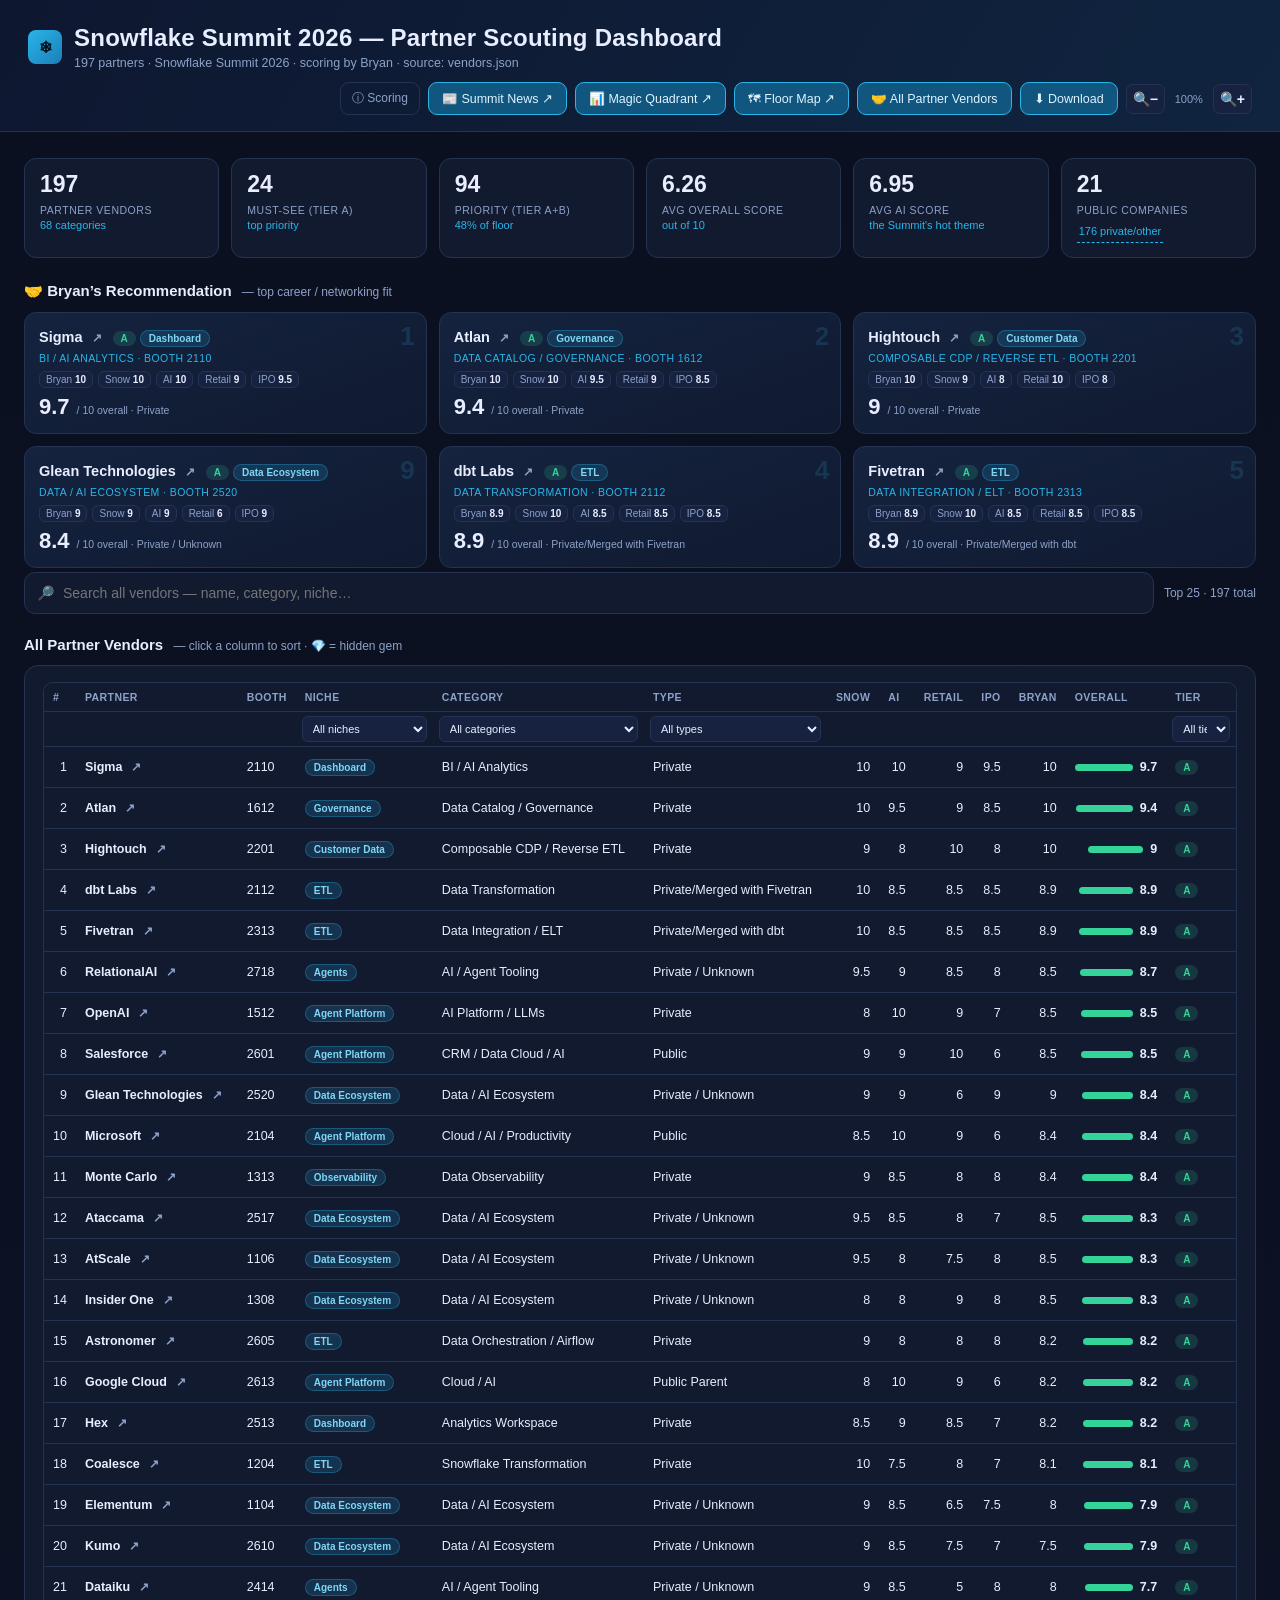
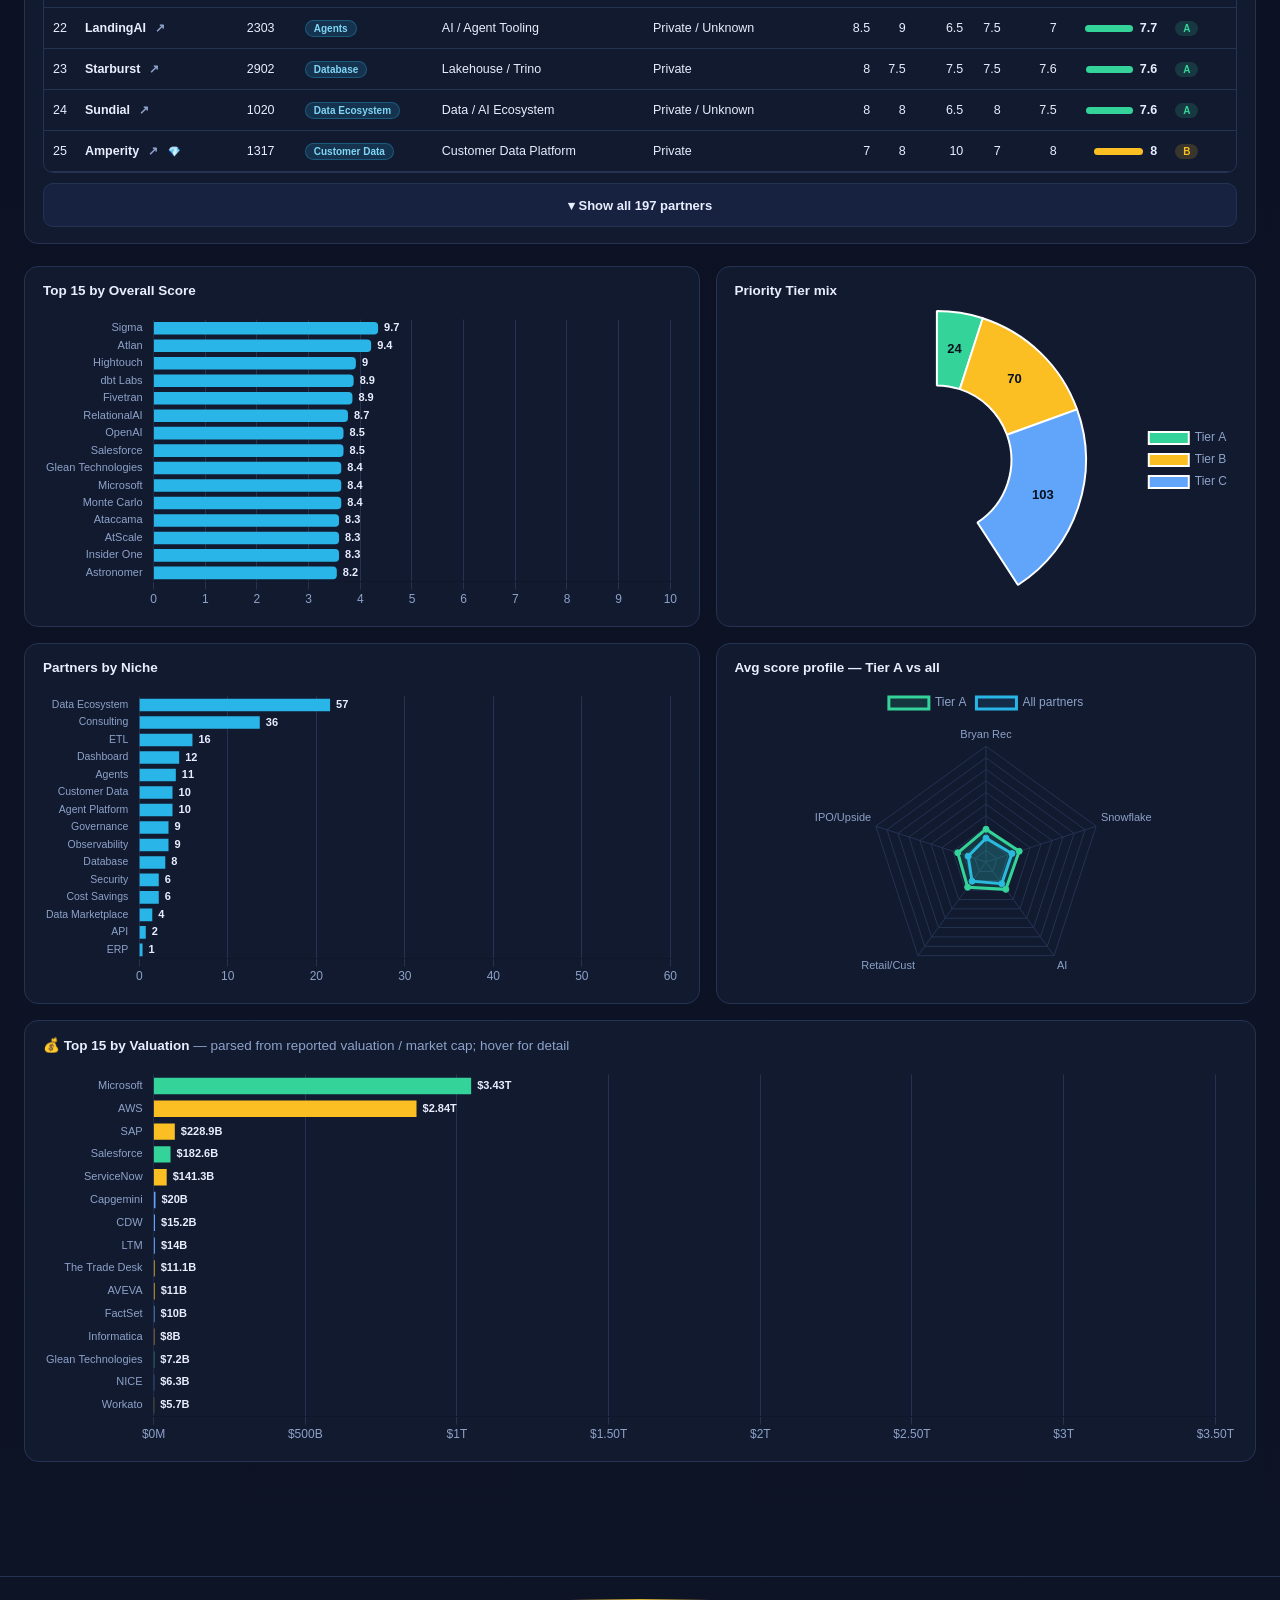
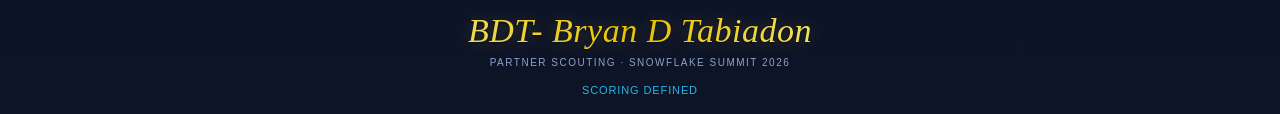
==== commit a5801874: "summit: MQ clarity (tier filter + de-conflicted chips), tighter jitter, analytics below table Magic " ====
--- a/snowflake_summit/dashboard.html
+++ b/snowflake_summit/dashboard.html
@@ -385,7 +385,7 @@
     #mqChart{max-height:none!important}
     /* Full-width "drill into niche" control + comfortable chips. */
     #mqSegSel{flex:1 1 100%;width:100%;min-height:40px;font-size:13px}
-    #mqQuadChips{gap:8px}
+    #mqQuadChips,#mqTierChips{gap:8px}
     #mqBack{min-height:40px}
   }
   /* ---------- P2 · table -> cards, bottom-sheet detail, sticky header ---------- */
@@ -453,7 +453,7 @@
     .navbtns>a[href="?view=mq"]:focus-visible,.navbtns>a[href="?view=map"]:focus-visible{
       outline:2px solid #cfe8ff;outline-offset:2px}
     /* >=44px tap targets across the mobile controls. */
-    .planfit,.bchip,#mqQuadChips button,#mqSegSel,#mqBack,
+    .planfit,.bchip,#mqQuadChips button,#mqTierChips button,#mqSegSel,#mqBack,
     .navbtns>a[href="?view=mq"],.navbtns>a[href="?view=map"]{min-height:44px}
     .kpi-sub-link{min-height:44px;padding:6px 2px}
     #search{min-height:44px}
@@ -514,16 +514,6 @@
   <h3 class="sec">🤝 Bryan’s Recommendation <span class="hint">— top career / networking fit</span></h3>
   <div class="cards" id="bestfit"></div>
 
-  <div class="grid" style="margin-top:22px">
-    <div class="panel"><h4>Top <span class="barNum">15</span> by Overall Score</h4><canvas id="topChart" role="img" aria-label="Bar chart: the 15 highest-scoring partners by overall score (0–10)."></canvas></div>
-    <div class="panel"><h4>Priority Tier mix</h4><canvas id="tierChart" role="img" aria-label="Doughnut chart: partner counts by priority tier (A, B, C)."></canvas></div>
-  </div>
-  <div class="grid">
-    <div class="panel"><h4>Partners by Niche</h4><canvas id="nicheChart" role="img" aria-label="Bar chart: partner counts grouped by value niche."></canvas></div>
-    <div class="panel"><h4>Avg score profile — Tier A vs all</h4><canvas id="profChart" role="img" aria-label="Radar chart: average score profile across the five dimensions, Tier A versus all partners."></canvas></div>
-  </div>
-  <div class="panel" style="margin-bottom:16px"><h4>💰 Top <span class="barNum">15</span> by Valuation <span class="hint" style="font-weight:400;color:var(--muted)">— parsed from reported valuation / market cap; hover for detail</span></h4><canvas id="valChart" style="max-height:380px" role="img" aria-label="Bar chart: the 15 partners with the highest reported valuation or market cap."></canvas></div>
-
   <div class="topbar">
     <div class="searchwrap">
       <input id="search" placeholder="Search all vendors — name, category, niche…" autocomplete="off"/>
@@ -559,6 +549,16 @@
     <div class="vcards" id="vcards"></div>
     <div id="vmore" class="no-print"></div>
   </div>
+
+  <div class="grid" style="margin-top:22px">
+    <div class="panel"><h4>Top <span class="barNum">15</span> by Overall Score</h4><canvas id="topChart" role="img" aria-label="Bar chart: the 15 highest-scoring partners by overall score (0–10)."></canvas></div>
+    <div class="panel"><h4>Priority Tier mix</h4><canvas id="tierChart" role="img" aria-label="Doughnut chart: partner counts by priority tier (A, B, C)."></canvas></div>
+  </div>
+  <div class="grid">
+    <div class="panel"><h4>Partners by Niche</h4><canvas id="nicheChart" role="img" aria-label="Bar chart: partner counts grouped by value niche."></canvas></div>
+    <div class="panel"><h4>Avg score profile — Tier A vs all</h4><canvas id="profChart" role="img" aria-label="Radar chart: average score profile across the five dimensions, Tier A versus all partners."></canvas></div>
+  </div>
+  <div class="panel" style="margin-bottom:16px"><h4>💰 Top <span class="barNum">15</span> by Valuation <span class="hint" style="font-weight:400;color:var(--muted)">— parsed from reported valuation / market cap; hover for detail</span></h4><canvas id="valChart" style="max-height:380px" role="img" aria-label="Bar chart: the 15 partners with the highest reported valuation or market cap."></canvas></div>
 
   <div class="note" id="note"></div>
   <button id="toTop" type="button" class="totop no-print" aria-label="Back to top" title="Back to top">↑</button>
@@ -618,13 +618,16 @@
         <span id="mqCrumb" class="sub" style="align-self:center"></span>
       </div>
       <div id="mqLegend" class="sub" style="margin-bottom:8px"></div>
-      <div id="mqQuadChips" style="display:flex;gap:8px;flex-wrap:wrap;margin-bottom:10px"></div>
+      <div class="sub" style="margin:2px 0 3px">Quadrant <span style="color:var(--muted)">— where a partner sits</span></div>
+      <div id="mqQuadChips" style="display:flex;gap:8px;flex-wrap:wrap;margin-bottom:8px"></div>
+      <div class="sub" style="margin:4px 0 3px">Tier <span style="color:var(--muted)">— Bryan's scouting priority (= dot colour)</span></div>
+      <div id="mqTierChips" style="display:flex;gap:8px;flex-wrap:wrap;margin-bottom:10px"></div>
       <div id="mqBox" style="height:560px;position:relative">
         <canvas id="mqChart" style="max-height:560px" role="img" aria-label="Magic Quadrant scatter plot: partners positioned by Ability to Execute (vertical) and Completeness of Vision (horizontal), split into Leaders, Challengers, Visionaries, and Niche Players."></canvas>
       </div>
       <div id="mqCaveat" class="sub" style="margin-top:12px;line-height:1.5;color:#cfe0ff"></div>
       <div class="sub" style="margin-top:10px;line-height:1.55">
-        <b style="color:var(--text)">How to read:</b> <b style="color:var(--text)">Ability to Execute</b> (vertical) = mean of Snowflake &amp; Retail/Customer scores · <b style="color:var(--text)">Completeness of Vision</b> (horizontal) = mean of AI &amp; IPO/Upside scores — both on the 0–10 scale. The cross sits at the cohort <i>average</i>: <b style="color:var(--A)">Leaders</b> (execute + vision), <b style="color:var(--accent)">Challengers</b> (execute), <b style="color:var(--gem)">Visionaries</b> (vision), <b style="color:#94a3b8">Niche Players</b> (neither). Tier-A must-sees are labelled; hover any dot for exact scores. <b style="color:var(--text)">Drill-down:</b> pick a niche to see its own quadrant, re-centred on that niche's cohort average. <b>This is Bryan's directional scouting, not an official Gartner Magic Quadrant</b> — small or template-scored niches (flagged) are exploratory only.
+        <b style="color:var(--text)">How to read:</b> <b style="color:var(--text)">Ability to Execute</b> (vertical) = mean of Snowflake &amp; Retail/Customer scores · <b style="color:var(--text)">Completeness of Vision</b> (horizontal) = mean of AI &amp; IPO/Upside scores — both on the 0–10 scale. <b style="color:var(--text)">A dot's colour is its scouting tier</b> (<b style="color:var(--A)">A</b> / <b style="color:#fbbf24">B</b> / <b style="color:#60a5fa">C</b>) — independent of which quadrant it lands in. The cross sits at the cohort <i>average</i>: <b style="color:var(--A)">Leaders</b> (execute + vision), <b style="color:var(--accent)">Challengers</b> (execute), <b style="color:var(--gem)">Visionaries</b> (vision), <b style="color:#94a3b8">Niche Players</b> (neither). Tier-A must-sees are labelled; hover any dot for exact scores. <b style="color:var(--text)">Drill-down:</b> pick a niche to see its own quadrant, re-centred on that niche's cohort average. <b>This is Bryan's directional scouting, not an official Gartner Magic Quadrant</b> — small or template-scored niches (flagged) are exploratory only.
       </div>
     </div>
   </div>
@@ -670,7 +673,7 @@
 </div>
 
 <script>
-const DATA = {"meta": {"event": "Snowflake Summit 2026", "source_file": "Snowflake_Summit_2026_Master_Partner_Scouting.xlsx (Master Directory sheet)", "owner": "Bryan", "generated": "2026-06-02", "description": "Partner scouting directory transcribed from the Snowflake Summit 2026 partner-booth directory, enriched with public/private research and Bryan's directional scoring.", "caveat": "First-pass scouting database. Public market caps are researched; many private funding/valuation entries still need validation (Crunchbase/PitchBook/company disclosures).", "scoring": {"snowflake_score": "Snowflake ecosystem relevance (0-10)", "ai_score": "AI / ML relevance (0-10)", "retail_score": "Retail / customer-analytics relevance (0-10)", "ipo_score": "IPO / upside potential (0-10)", "bryan_score": "Bryan career / networking fit (0-10)", "overall_score": "Blended overall priority score (0-10)", "tier": "Priority tier A (must-see) / B / C"}, "niche_note": "Higher-level 'value niche' rolled up from category (+ name for cost tools): what the vendor does for you."}, "generated": "2026-06-04 23:43 UTC", "source": "vendors.json", "score_labels": ["Bryan Rec", "Snowflake", "AI", "Retail/Cust", "IPO/Upside"], "score_keys": ["bryan_score", "snowflake_score", "ai_score", "retail_score", "ipo_score"], "kpis": [{"label": "Partner Vendors", "value": 197, "sub": "68 categories", "filter": "all"}, {"label": "Must-See (Tier A)", "value": 24, "sub": "top priority", "filter": "tierA"}, {"label": "Priority (Tier A+B)", "value": 94, "sub": "48% of floor", "filter": "tierAB"}, {"label": "Avg Overall Score", "value": 6.26, "sub": "out of 10"}, {"label": "Avg AI Score", "value": 6.95, "sub": "the Summit's hot theme"}, {"label": "Public Companies", "value": 21, "sub": "176 private/other", "filter": "public", "subFilter": "private"}], "by_cat": {"Data / AI Ecosystem": 59, "Consulting / SI": 31, "AI / Agent Tooling": 11, "Data Quality / Observability": 8, "Data Engineering / ELT": 7, "BI / Analytics": 6, "Governance / Catalog / MDM": 4, "Customer Data / Marketing": 4, "Security / Privacy / Trust": 4, "Database / Lakehouse / Streaming": 3, "Data Catalog / Governance": 2, "Internal Apps / AI Apps": 2, "BI / AI Analytics": 1, "Composable CDP / Reverse ETL": 1, "Data Transformation": 1, "Data Integration / ELT": 1, "AI Platform / LLMs": 1, "CRM / Data Cloud / AI": 1, "Cloud / AI / Productivity": 1, "Data Observability": 1, "Data Orchestration / Airflow": 1, "Cloud / AI": 1, "Analytics Workspace": 1, "Snowflake Transformation": 1, "Lakehouse / Trino": 1, "Customer Data Platform": 1, "Customer Engagement": 1, "Cloud Infrastructure": 1, "Data Security": 1, "Data Quality / Testing": 1, "CDP / Customer Data": 1, "ELT / Data Pipelines": 1, "Data Engineering / Low-code": 1, "AI Search / Agent Tooling": 1, "Search Analytics / BI": 1, "Open Source ELT": 1, "Governance / Catalog": 1, "Data Orchestration": 1, "AI Coding / Dev Platform": 1, "ERP / Enterprise Apps": 1, "Enterprise Workflow / AI": 1, "Automation / Integration": 1, "Lakehouse / Query Engine": 1, "Data Management": 1, "Vector Database": 1, "CDP / Tag Management": 1, "Graph Database": 1, "Data Privacy Vault": 1, "Entity Resolution / MDM": 1, "AdTech / Media Buying": 1, "Digital Experience Analytics": 1, "AI / Data Apps": 1, "BI / Data Integration": 1, "Analytics Automation": 1, "Consulting / Data Services": 1, "iPaaS / Integration": 1, "Enterprise Tech / Consulting": 1, "CX / Contact Center AI": 1, "Data / Credit Bureau": 1, "Data Platform": 1, "Low-code App Platform": 1, "Consulting / Engineering": 1, "Company Data": 1, "Data / Cloud Software": 1, "BPO / Consulting": 1, "IT Services / Staffing": 1, "Financial Data / Analytics": 1, "Financial / Market Data": 1}, "by_niche": {"Data Ecosystem": 57, "Consulting": 36, "ETL": 16, "Dashboard": 12, "Agents": 11, "Customer Data": 10, "Agent Platform": 10, "Governance": 9, "Observability": 9, "Database": 8, "Security": 6, "Cost Savings": 6, "Data Marketplace": 4, "API": 2, "ERP": 1}, "by_tier": {"A": 24, "B": 70, "C": 103}, "profile_all": [6.2, 7.09, 6.95, 6.17, 4.88], "profile_a": [8.45, 9.0, 8.71, 8.04, 7.65], "top15": [{"name": "Sigma", "booth": "2110", "category": "BI / AI Analytics", "company_type": "Private", "ticker_parent": null, "market_cap": "$3.0B valuation", "funding": "$580M+ total; $80M Series E May 2026", "revenue": "$200M+ ARR reported", "investors": "Princeville; Databricks Ventures; ServiceNow Ventures; Workday Ventures", "snowflake_score": 10.0, "ai_score": 10.0, "retail_score": 9.0, "ipo_score": 9.5, "bryan_score": 10.0, "overall_score": 9.7, "tier": "A", "notes": "High-growth Snowflake-native BI / agentic analytics.", "source": "https://www.sigmacomputing.com/resources/announcements/series-e", "niche": "Dashboard", "round": "Series E", "employees": "~1,400", "website": "https://www.sigmacomputing.com", "rank": 1, "hidden_gem": false, "mq_execute": 9.5, "mq_vision": 9.75, "mq_x": 9.568, "mq_y": 9.41, "mq_quadrant": "Leaders", "mq_segment": "Dashboard"}, {"name": "Atlan", "booth": "1612", "category": "Data Catalog / Governance", "company_type": "Private", "ticker_parent": null, "market_cap": "$750M valuation", "funding": "$206M total; $105M Series C", "revenue": "Revenue up 7x in 2 yrs; 400% enterprise sales growth Q1 2024", "investors": "GIC; Meritech; Peak XV", "snowflake_score": 10.0, "ai_score": 9.5, "retail_score": 9.0, "ipo_score": 8.5, "bryan_score": 10.0, "overall_score": 9.4, "tier": "A", "notes": "AI governance/catalog winner.", "source": "https://atlan.com/atlan-raises-105m-funding/ ; Reuters May 2024", "niche": "Governance", "round": "Series C ($105M, May 2024)", "employees": "500-600", "website": "https://atlan.com", "rank": 2, "hidden_gem": false, "mq_execute": 9.5, "mq_vision": 9.0, "mq_x": 9.013, "mq_y": 9.697, "mq_quadrant": "Leaders", "mq_segment": "Governance"}, {"name": "Hightouch", "booth": "2201", "category": "Composable CDP / Reverse ETL", "company_type": "Private", "ticker_parent": null, "market_cap": "$1.2B reported valuation", "funding": "$170M+ reported", "revenue": null, "investors": "ICONIQ; Bain Capital Ventures; Amplify", "snowflake_score": 9.0, "ai_score": 8.0, "retail_score": 10.0, "ipo_score": 8.0, "bryan_score": 10.0, "overall_score": 9.0, "tier": "A", "notes": "Strong Customer 360 / marketing activation fit.", "source": "https://www.snowflake.com/en/summit/ ; company website / Crunchbase / PitchBook / public filings as applicable", "niche": "Customer Data", "round": "Series D ($150M)", "employees": "~558", "website": "https://hightouch.com", "rank": 3, "hidden_gem": false, "mq_execute": 9.5, "mq_vision": 8.0, "mq_x": 7.913, "mq_y": 9.48, "mq_quadrant": "Leaders", "mq_segment": "Customer Data"}, {"name": "dbt Labs", "booth": "2112", "category": "Data Transformation", "company_type": "Private/Merged with Fivetran", "ticker_parent": null, "market_cap": "Part of Fivetran+dbt platform", "funding": "$414M+ reported pre-merger", "revenue": "\\~$600M combined ARR with Fivetran", "investors": "Altimeter; Sequoia; Andreessen Horowitz", "snowflake_score": 10.0, "ai_score": 8.5, "retail_score": 8.5, "ipo_score": 8.5, "bryan_score": 8.9, "overall_score": 8.9, "tier": "A", "notes": "Transformation standard; merged with Fivetran.", "source": "https://www.fivetran.com/press/fivetran-and-dbt-labs-unite-to-set-the-standard-for-open-data-infrastructure-2025", "niche": "ETL", "round": "Series D", "website": "https://www.getdbt.com", "rank": 4, "hidden_gem": false, "mq_execute": 9.25, "mq_vision": 8.5, "mq_x": 8.522, "mq_y": 9.304, "mq_quadrant": "Leaders", "mq_segment": "ETL"}, {"name": "Fivetran", "booth": "2313", "category": "Data Integration / ELT", "company_type": "Private/Merged with dbt", "ticker_parent": null, "market_cap": "Part of Fivetran+dbt platform", "funding": "$850M+ reported pre-merger", "revenue": "\\~$600M combined ARR with dbt", "investors": "Andreessen Horowitz; General Catalyst; CEAS; Matrix", "snowflake_score": 10.0, "ai_score": 8.5, "retail_score": 8.5, "ipo_score": 8.5, "bryan_score": 8.9, "overall_score": 8.9, "tier": "A", "notes": "Core data movement; merged with dbt Labs.", "source": "https://www.fivetran.com/press/fivetran-and-dbt-labs-unite-to-set-the-standard-for-open-data-infrastructure-2025", "niche": "ETL", "round": "Series D", "employees": "~1,797", "website": "https://www.fivetran.com", "rank": 5, "hidden_gem": false, "mq_execute": 9.25, "mq_vision": 8.5, "mq_x": 8.557, "mq_y": 9.119, "mq_quadrant": "Leaders", "mq_segment": "ETL"}, {"name": "RelationalAI", "booth": "2718", "category": "AI / Agent Tooling", "company_type": "Private / Unknown", "ticker_parent": null, "market_cap": null, "funding": "$122M+ total", "revenue": null, "investors": "Tiger Global; Madrona Venture Group; Menlo Ventures; Addition", "snowflake_score": 9.5, "ai_score": 9.0, "retail_score": 8.5, "ipo_score": 8.0, "bryan_score": 8.5, "overall_score": 8.7, "tier": "A", "notes": "Needs deeper funding validation; included from partner directory photo.", "source": "https://www.snowflake.com/en/summit/ ; company website / Crunchbase / PitchBook / public filings as applicable", "niche": "Agents", "round": "Series B (April 2022, $75M, led by Tiger Global)", "website": "https://www.relational.ai", "rank": 6, "hidden_gem": false, "mq_execute": 9.0, "mq_vision": 8.5, "mq_x": 8.62, "mq_y": 9.014, "mq_quadrant": "Leaders", "mq_segment": "Agents"}, {"name": "OpenAI", "booth": "1512", "category": "AI Platform / LLMs", "company_type": "Private", "ticker_parent": null, "market_cap": "Very large private valuation; current value changes rapidly", "funding": "Large multi-round funding; Microsoft strategic backing", "revenue": "Very large ARR/run-rate reports", "investors": "Microsoft; SoftBank; Thrive; others", "snowflake_score": 8.0, "ai_score": 10.0, "retail_score": 9.0, "ipo_score": 7.0, "bryan_score": 8.5, "overall_score": 8.5, "tier": "A", "notes": "Strategic AI platform stop.", "source": "https://www.snowflake.com/en/summit/ ; company website / Crunchbase / PitchBook / public filings as applicable", "niche": "Agent Platform", "round": "Series G", "website": "https://openai.com", "rank": 7, "hidden_gem": false, "mq_execute": 8.5, "mq_vision": 8.5, "mq_x": 8.491, "mq_y": 8.573, "mq_quadrant": "Leaders", "mq_segment": "Agent Platform"}, {"name": "Salesforce", "booth": "2601", "category": "CRM / Data Cloud / AI", "company_type": "Public", "ticker_parent": "CRM", "market_cap": "$182.6B market cap", "funding": "Public company", "revenue": "Public revenue", "investors": null, "snowflake_score": 9.0, "ai_score": 9.0, "retail_score": 10.0, "ipo_score": 6.0, "bryan_score": 8.5, "overall_score": 8.5, "tier": "A", "notes": "Strategic platform partner.", "source": "https://www.snowflake.com/en/summit/ ; company website / Crunchbase / PitchBook / public filings as applicable", "niche": "Agent Platform", "round": "Public (NYSE: CRM)", "employees": "~76,000 (FY2026; sources range ~73,000-83,000)", "website": "https://www.salesforce.com", "rank": 8, "hidden_gem": false, "mq_execute": 9.5, "mq_vision": 7.5, "mq_x": 7.664, "mq_y": 9.586, "mq_quadrant": "Leaders", "mq_segment": "Agent Platform"}, {"name": "Glean Technologies", "booth": "2520", "category": "Data / AI Ecosystem", "company_type": "Private / Unknown", "ticker_parent": null, "market_cap": "$7.2B (June 2025)", "funding": "~$880M+ total raised", "revenue": ">$250M ARR (2025, >150% YoY)", "investors": "Wellington Management; Sequoia Capital; Kleiner Perkins; Lightspeed; General Catalyst; Coatue; ICONIQ; IVP; DST Global; Khosla Ventures; Sapphire Ventures", "snowflake_score": 9.0, "ai_score": 9.0, "retail_score": 6.0, "ipo_score": 9.0, "bryan_score": 9.0, "overall_score": 8.4, "tier": "A", "notes": "Needs deeper funding validation; included from partner directory photo.", "source": "https://www.snowflake.com/en/summit/ ; company website / Crunchbase / PitchBook / public filings as applicable", "niche": "Data Ecosystem", "round": "Series F", "employees": "~1,300-1,600", "website": "https://www.glean.com", "rank": 9, "hidden_gem": false, "mq_execute": 7.5, "mq_vision": 9.0, "mq_x": 9.085, "mq_y": 7.345, "mq_quadrant": "Leaders", "mq_segment": "Data Ecosystem"}, {"name": "Microsoft", "booth": "2104", "category": "Cloud / AI / Productivity", "company_type": "Public", "ticker_parent": "MSFT", "market_cap": "$3.43T market cap", "funding": "Public company", "revenue": "Public revenue", "investors": null, "snowflake_score": 8.5, "ai_score": 10.0, "retail_score": 9.0, "ipo_score": 6.0, "bryan_score": 8.4, "overall_score": 8.4, "tier": "A", "notes": "Azure/OpenAI/Copilot strategic ecosystem.", "source": "https://www.snowflake.com/en/summit/ ; company website / Crunchbase / PitchBook / public filings as applicable", "niche": "Agent Platform", "round": "Public (NASDAQ: MSFT)", "employees": "~228,000", "website": "https://www.microsoft.com", "rank": 10, "hidden_gem": false, "mq_execute": 8.75, "mq_vision": 8.0, "mq_x": 7.942, "mq_y": 8.756, "mq_quadrant": "Leaders", "mq_segment": "Agent Platform"}, {"name": "Monte Carlo", "booth": "1313", "category": "Data Observability", "company_type": "Private", "ticker_parent": null, "market_cap": "$1.6B reported valuation", "funding": "$236M+ reported", "revenue": null, "investors": "Accel; GGV; Redpoint; IVP", "snowflake_score": 9.0, "ai_score": 8.5, "retail_score": 8.0, "ipo_score": 8.0, "bryan_score": 8.4, "overall_score": 8.4, "tier": "A", "notes": "Data reliability / observability leader.", "source": "https://www.snowflake.com/en/summit/ ; company website / Crunchbase / PitchBook / public filings as applicable", "niche": "Observability", "round": "Series D", "employees": "~546", "website": "https://montecarlo.ai", "rank": 11, "hidden_gem": false, "mq_execute": 8.5, "mq_vision": 8.25, "mq_x": 8.083, "mq_y": 8.594, "mq_quadrant": "Leaders", "mq_segment": "Observability"}, {"name": "Ataccama", "booth": "2517", "category": "Data / AI Ecosystem", "company_type": "Private / Unknown", "ticker_parent": null, "market_cap": "$550M", "funding": "$150M", "revenue": "~$61M revenue (2024); 30% CAGR", "investors": "Bain Capital Tech Opportunities; Snowflake Ventures", "snowflake_score": 9.5, "ai_score": 8.5, "retail_score": 8.0, "ipo_score": 7.0, "bryan_score": 8.5, "overall_score": 8.3, "tier": "A", "notes": "Needs deeper funding validation; included from partner directory photo.", "source": "https://www.snowflake.com/en/summit/ ; company website / Crunchbase / PitchBook / public filings as applicable", "niche": "Data Ecosystem", "round": "Growth/Series A ($150M, Jun 2022); + Snowflake Ventures strategic (Dec 2025)", "employees": "500-1000", "website": "https://www.ataccama.com", "rank": 12, "hidden_gem": false, "mq_execute": 8.75, "mq_vision": 7.75, "mq_x": 7.626, "mq_y": 8.707, "mq_quadrant": "Leaders", "mq_segment": "Data Ecosystem"}, {"name": "AtScale", "booth": "1106", "category": "Data / AI Ecosystem", "company_type": "Private / Unknown", "ticker_parent": null, "market_cap": null, "funding": "$162M", "revenue": null, "investors": "Snowflake Ventures; Morgan Stanley; Storm Ventures; Atlantic Bridge Capital; Wells Fargo Strategic Capital", "snowflake_score": 9.5, "ai_score": 8.0, "retail_score": 7.5, "ipo_score": 8.0, "bryan_score": 8.5, "overall_score": 8.3, "tier": "A", "notes": "Needs deeper funding validation; included from partner directory photo.", "source": "https://www.snowflake.com/en/summit/ ; company website / Crunchbase / PitchBook / public filings as applicable", "niche": "Data Ecosystem", "round": "Strategic round led by Snowflake Ventures (Dec 2025)", "employees": "100-150", "website": "https://www.atscale.com", "rank": 13, "hidden_gem": false, "mq_execute": 8.5, "mq_vision": 8.0, "mq_x": 8.048, "mq_y": 8.384, "mq_quadrant": "Leaders", "mq_segment": "Data Ecosystem"}, {"name": "Insider One", "booth": "1308", "category": "Data / AI Ecosystem", "company_type": "Private / Unknown", "ticker_parent": null, "market_cap": "~$2B (2024); $1.22B (2022 Series D)", "funding": "~$772M", "revenue": null, "investors": "General Atlantic; Qatar Investment Authority (QIA); Sequoia Capital / Peak XV; Riverwood Capital; 212; Wamda Capital; Endeavor Catalyst", "snowflake_score": 8.0, "ai_score": 8.0, "retail_score": 9.0, "ipo_score": 8.0, "bryan_score": 8.5, "overall_score": 8.3, "tier": "A", "notes": "Needs deeper funding validation; included from partner directory photo.", "source": "https://www.snowflake.com/en/summit/ ; company website / Crunchbase / PitchBook / public filings as applicable", "niche": "Data Ecosystem", "round": "Series E", "employees": "1000-1500", "website": "https://insiderone.com", "rank": 14, "hidden_gem": false, "mq_execute": 8.5, "mq_vision": 8.0, "mq_x": 8.115, "mq_y": 8.311, "mq_quadrant": "Leaders", "mq_segment": "Data Ecosystem"}, {"name": "Astronomer", "booth": "2605", "category": "Data Orchestration / Airflow", "company_type": "Private", "ticker_parent": null, "market_cap": "$1B+ estimated/market reports", "funding": "$376M+ reported; $93M Series D 2025", "revenue": "~$39.5M ARR; 150% YoY growth", "investors": "Bain Capital Ventures; Salesforce Ventures; Insight; Meritech; Venrock", "snowflake_score": 9.0, "ai_score": 8.0, "retail_score": 8.0, "ipo_score": 8.0, "bryan_score": 8.2, "overall_score": 8.2, "tier": "A", "notes": "Enterprise Airflow / DataOps.", "source": "https://www.astronomer.io/press-releases/astronomer-secures-93-million-series-d-funding/", "niche": "ETL", "round": "Series D ($93M, May 2025)", "employees": "500-1000", "website": "https://www.astronomer.io", "rank": 15, "hidden_gem": false, "mq_execute": 8.5, "mq_vision": 8.0, "mq_x": 7.845, "mq_y": 8.685, "mq_quadrant": "Leaders", "mq_segment": "ETL"}], "must_see": [{"name": "Sigma", "booth": "2110", "category": "BI / AI Analytics", "company_type": "Private", "ticker_parent": null, "market_cap": "$3.0B valuation", "funding": "$580M+ total; $80M Series E May 2026", "revenue": "$200M+ ARR reported", "investors": "Princeville; Databricks Ventures; ServiceNow Ventures; Workday Ventures", "snowflake_score": 10.0, "ai_score": 10.0, "retail_score": 9.0, "ipo_score": 9.5, "bryan_score": 10.0, "overall_score": 9.7, "tier": "A", "notes": "High-growth Snowflake-native BI / agentic analytics.", "source": "https://www.sigmacomputing.com/resources/announcements/series-e", "niche": "Dashboard", "round": "Series E", "employees": "~1,400", "website": "https://www.sigmacomputing.com", "rank": 1, "hidden_gem": false, "mq_execute": 9.5, "mq_vision": 9.75, "mq_x": 9.568, "mq_y": 9.41, "mq_quadrant": "Leaders", "mq_segment": "Dashboard"}, {"name": "Atlan", "booth": "1612", "category": "Data Catalog / Governance", "company_type": "Private", "ticker_parent": null, "market_cap": "$750M valuation", "funding": "$206M total; $105M Series C", "revenue": "Revenue up 7x in 2 yrs; 400% enterprise sales growth Q1 2024", "investors": "GIC; Meritech; Peak XV", "snowflake_score": 10.0, "ai_score": 9.5, "retail_score": 9.0, "ipo_score": 8.5, "bryan_score": 10.0, "overall_score": 9.4, "tier": "A", "notes": "AI governance/catalog winner.", "source": "https://atlan.com/atlan-raises-105m-funding/ ; Reuters May 2024", "niche": "Governance", "round": "Series C ($105M, May 2024)", "employees": "500-600", "website": "https://atlan.com", "rank": 2, "hidden_gem": false, "mq_execute": 9.5, "mq_vision": 9.0, "mq_x": 9.013, "mq_y": 9.697, "mq_quadrant": "Leaders", "mq_segment": "Governance"}, {"name": "Hightouch", "booth": "2201", "category": "Composable CDP / Reverse ETL", "company_type": "Private", "ticker_parent": null, "market_cap": "$1.2B reported valuation", "funding": "$170M+ reported", "revenue": null, "investors": "ICONIQ; Bain Capital Ventures; Amplify", "snowflake_score": 9.0, "ai_score": 8.0, "retail_score": 10.0, "ipo_score": 8.0, "bryan_score": 10.0, "overall_score": 9.0, "tier": "A", "notes": "Strong Customer 360 / marketing activation fit.", "source": "https://www.snowflake.com/en/summit/ ; company website / Crunchbase / PitchBook / public filings as applicable", "niche": "Customer Data", "round": "Series D ($150M)", "employees": "~558", "website": "https://hightouch.com", "rank": 3, "hidden_gem": false, "mq_execute": 9.5, "mq_vision": 8.0, "mq_x": 7.913, "mq_y": 9.48, "mq_quadrant": "Leaders", "mq_segment": "Customer Data"}, {"name": "dbt Labs", "booth": "2112", "category": "Data Transformation", "company_type": "Private/Merged with Fivetran", "ticker_parent": null, "market_cap": "Part of Fivetran+dbt platform", "funding": "$414M+ reported pre-merger", "revenue": "\\~$600M combined ARR with Fivetran", "investors": "Altimeter; Sequoia; Andreessen Horowitz", "snowflake_score": 10.0, "ai_score": 8.5, "retail_score": 8.5, "ipo_score": 8.5, "bryan_score": 8.9, "overall_score": 8.9, "tier": "A", "notes": "Transformation standard; merged with Fivetran.", "source": "https://www.fivetran.com/press/fivetran-and-dbt-labs-unite-to-set-the-standard-for-open-data-infrastructure-2025", "niche": "ETL", "round": "Series D", "website": "https://www.getdbt.com", "rank": 4, "hidden_gem": false, "mq_execute": 9.25, "mq_vision": 8.5, "mq_x": 8.522, "mq_y": 9.304, "mq_quadrant": "Leaders", "mq_segment": "ETL"}, {"name": "Fivetran", "booth": "2313", "category": "Data Integration / ELT", "company_type": "Private/Merged with dbt", "ticker_parent": null, "market_cap": "Part of Fivetran+dbt platform", "funding": "$850M+ reported pre-merger", "revenue": "\\~$600M combined ARR with dbt", "investors": "Andreessen Horowitz; General Catalyst; CEAS; Matrix", "snowflake_score": 10.0, "ai_score": 8.5, "retail_score": 8.5, "ipo_score": 8.5, "bryan_score": 8.9, "overall_score": 8.9, "tier": "A", "notes": "Core data movement; merged with dbt Labs.", "source": "https://www.fivetran.com/press/fivetran-and-dbt-labs-unite-to-set-the-standard-for-open-data-infrastructure-2025", "niche": "ETL", "round": "Series D", "employees": "~1,797", "website": "https://www.fivetran.com", "rank": 5, "hidden_gem": false, "mq_execute": 9.25, "mq_vision": 8.5, "mq_x": 8.557, "mq_y": 9.119, "mq_quadrant": "Leaders", "mq_segment": "ETL"}, {"name": "RelationalAI", "booth": "2718", "category": "AI / Agent Tooling", "company_type": "Private / Unknown", "ticker_parent": null, "market_cap": null, "funding": "$122M+ total", "revenue": null, "investors": "Tiger Global; Madrona Venture Group; Menlo Ventures; Addition", "snowflake_score": 9.5, "ai_score": 9.0, "retail_score": 8.5, "ipo_score": 8.0, "bryan_score": 8.5, "overall_score": 8.7, "tier": "A", "notes": "Needs deeper funding validation; included from partner directory photo.", "source": "https://www.snowflake.com/en/summit/ ; company website / Crunchbase / PitchBook / public filings as applicable", "niche": "Agents", "round": "Series B (April 2022, $75M, led by Tiger Global)", "website": "https://www.relational.ai", "rank": 6, "hidden_gem": false, "mq_execute": 9.0, "mq_vision": 8.5, "mq_x": 8.62, "mq_y": 9.014, "mq_quadrant": "Leaders", "mq_segment": "Agents"}, {"name": "OpenAI", "booth": "1512", "category": "AI Platform / LLMs", "company_type": "Private", "ticker_parent": null, "market_cap": "Very large private valuation; current value changes rapidly", "funding": "Large multi-round funding; Microsoft strategic backing", "revenue": "Very large ARR/run-rate reports", "investors": "Microsoft; SoftBank; Thrive; others", "snowflake_score": 8.0, "ai_score": 10.0, "retail_score": 9.0, "ipo_score": 7.0, "bryan_score": 8.5, "overall_score": 8.5, "tier": "A", "notes": "Strategic AI platform stop.", "source": "https://www.snowflake.com/en/summit/ ; company website / Crunchbase / PitchBook / public filings as applicable", "niche": "Agent Platform", "round": "Series G", "website": "https://openai.com", "rank": 7, "hidden_gem": false, "mq_execute": 8.5, "mq_vision": 8.5, "mq_x": 8.491, "mq_y": 8.573, "mq_quadrant": "Leaders", "mq_segment": "Agent Platform"}, {"name": "Salesforce", "booth": "2601", "category": "CRM / Data Cloud / AI", "company_type": "Public", "ticker_parent": "CRM", "market_cap": "$182.6B market cap", "funding": "Public company", "revenue": "Public revenue", "investors": null, "snowflake_score": 9.0, "ai_score": 9.0, "retail_score": 10.0, "ipo_score": 6.0, "bryan_score": 8.5, "overall_score": 8.5, "tier": "A", "notes": "Strategic platform partner.", "source": "https://www.snowflake.com/en/summit/ ; company website / Crunchbase / PitchBook / public filings as applicable", "niche": "Agent Platform", "round": "Public (NYSE: CRM)", "employees": "~76,000 (FY2026; sources range ~73,000-83,000)", "website": "https://www.salesforce.com", "rank": 8, "hidden_gem": false, "mq_execute": 9.5, "mq_vision": 7.5, "mq_x": 7.664, "mq_y": 9.586, "mq_quadrant": "Leaders", "mq_segment": "Agent Platform"}, {"name": "Glean Technologies", "booth": "2520", "category": "Data / AI Ecosystem", "company_type": "Private / Unknown", "ticker_parent": null, "market_cap": "$7.2B (June 2025)", "funding": "~$880M+ total raised", "revenue": ">$250M ARR (2025, >150% YoY)", "investors": "Wellington Management; Sequoia Capital; Kleiner Perkins; Lightspeed; General Catalyst; Coatue; ICONIQ; IVP; DST Global; Khosla Ventures; Sapphire Ventures", "snowflake_score": 9.0, "ai_score": 9.0, "retail_score": 6.0, "ipo_score": 9.0, "bryan_score": 9.0, "overall_score": 8.4, "tier": "A", "notes": "Needs deeper funding validation; included from partner directory photo.", "source": "https://www.snowflake.com/en/summit/ ; company website / Crunchbase / PitchBook / public filings as applicable", "niche": "Data Ecosystem", "round": "Series F", "employees": "~1,300-1,600", "website": "https://www.glean.com", "rank": 9, "hidden_gem": false, "mq_execute": 7.5, "mq_vision": 9.0, "mq_x": 9.085, "mq_y": 7.345, "mq_quadrant": "Leaders", "mq_segment": "Data Ecosystem"}, {"name": "Microsoft", "booth": "2104", "category": "Cloud / AI / Productivity", "company_type": "Public", "ticker_parent": "MSFT", "market_cap": "$3.43T market cap", "funding": "Public company", "revenue": "Public revenue", "investors": null, "snowflake_score": 8.5, "ai_score": 10.0, "retail_score": 9.0, "ipo_score": 6.0, "bryan_score": 8.4, "overall_score": 8.4, "tier": "A", "notes": "Azure/OpenAI/Copilot strategic ecosystem.", "source": "https://www.snowflake.com/en/summit/ ; company website / Crunchbase / PitchBook / public filings as applicable", "niche": "Agent Platform", "round": "Public (NASDAQ: MSFT)", "employees": "~228,000", "website": "https://www.microsoft.com", "rank": 10, "hidden_gem": false, "mq_execute": 8.75, "mq_vision": 8.0, "mq_x": 7.942, "mq_y": 8.756, "mq_quadrant": "Leaders", "mq_segment": "Agent Platform"}, {"name": "Monte Carlo", "booth": "1313", "category": "Data Observability", "company_type": "Private", "ticker_parent": null, "market_cap": "$1.6B reported valuation", "funding": "$236M+ reported", "revenue": null, "investors": "Accel; GGV; Redpoint; IVP", "snowflake_score": 9.0, "ai_score": 8.5, "retail_score": 8.0, "ipo_score": 8.0, "bryan_score": 8.4, "overall_score": 8.4, "tier": "A", "notes": "Data reliability / observability leader.", "source": "https://www.snowflake.com/en/summit/ ; company website / Crunchbase / PitchBook / public filings as applicable", "niche": "Observability", "round": "Series D", "employees": "~546", "website": "https://montecarlo.ai", "rank": 11, "hidden_gem": false, "mq_execute": 8.5, "mq_vision": 8.25, "mq_x": 8.083, "mq_y": 8.594, "mq_quadrant": "Leaders", "mq_segment": "Observability"}, {"name": "Ataccama", "booth": "2517", "category": "Data / AI Ecosystem", "company_type": "Private / Unknown", "ticker_parent": null, "market_cap": "$550M", "funding": "$150M", "revenue": "~$61M revenue (2024); 30% CAGR", "investors": "Bain Capital Tech Opportunities; Snowflake Ventures", "snowflake_score": 9.5, "ai_score": 8.5, "retail_score": 8.0, "ipo_score": 7.0, "bryan_score": 8.5, "overall_score": 8.3, "tier": "A", "notes": "Needs deeper funding validation; included from partner directory photo.", "source": "https://www.snowflake.com/en/summit/ ; company website / Crunchbase / PitchBook / public filings as applicable", "niche": "Data Ecosystem", "round": "Growth/Series A ($150M, Jun 2022); + Snowflake Ventures strategic (Dec 2025)", "employees": "500-1000", "website": "https://www.ataccama.com", "rank": 12, "hidden_gem": false, "mq_execute": 8.75, "mq_vision": 7.75, "mq_x": 7.626, "mq_y": 8.707, "mq_quadrant": "Leaders", "mq_segment": "Data Ecosystem"}, {"name": "AtScale", "booth": "1106", "category": "Data / AI Ecosystem", "company_type": "Private / Unknown", "ticker_parent": null, "market_cap": null, "funding": "$162M", "revenue": null, "investors": "Snowflake Ventures; Morgan Stanley; Storm Ventures; Atlantic Bridge Capital; Wells Fargo Strategic Capital", "snowflake_score": 9.5, "ai_score": 8.0, "retail_score": 7.5, "ipo_score": 8.0, "bryan_score": 8.5, "overall_score": 8.3, "tier": "A", "notes": "Needs deeper funding validation; included from partner directory photo.", "source": "https://www.snowflake.com/en/summit/ ; company website / Crunchbase / PitchBook / public filings as applicable", "niche": "Data Ecosystem", "round": "Strategic round led by Snowflake Ventures (Dec 2025)", "employees": "100-150", "website": "https://www.atscale.com", "rank": 13, "hidden_gem": false, "mq_execute": 8.5, "mq_vision": 8.0, "mq_x": 8.048, "mq_y": 8.384, "mq_quadrant": "Leaders", "mq_segment": "Data Ecosystem"}, {"name": "Insider One", "booth": "1308", "category": "Data / AI Ecosystem", "company_type": "Private / Unknown", "ticker_parent": null, "market_cap": "~$2B (2024); $1.22B (2022 Series D)", "funding": "~$772M", "revenue": null, "investors": "General Atlantic; Qatar Investment Authority (QIA); Sequoia Capital / Peak XV; Riverwood Capital; 212; Wamda Capital; Endeavor Catalyst", "snowflake_score": 8.0, "ai_score": 8.0, "retail_score": 9.0, "ipo_score": 8.0, "bryan_score": 8.5, "overall_score": 8.3, "tier": "A", "notes": "Needs deeper funding validation; included from partner directory photo.", "source": "https://www.snowflake.com/en/summit/ ; company website / Crunchbase / PitchBook / public filings as applicable", "niche": "Data Ecosystem", "round": "Series E", "employees": "1000-1500", "website": "https://insiderone.com", "rank": 14, "hidden_gem": false, "mq_execute": 8.5, "mq_vision": 8.0, "mq_x": 8.115, "mq_y": 8.311, "mq_quadrant": "Leaders", "mq_segment": "Data Ecosystem"}, {"name": "Astronomer", "booth": "2605", "category": "Data Orchestration / Airflow", "company_type": "Private", "ticker_parent": null, "market_cap": "$1B+ estimated/market reports", "funding": "$376M+ reported; $93M Series D 2025", "revenue": "~$39.5M ARR; 150% YoY growth", "investors": "Bain Capital Ventures; Salesforce Ventures; Insight; Meritech; Venrock", "snowflake_score": 9.0, "ai_score": 8.0, "retail_score": 8.0, "ipo_score": 8.0, "bryan_score": 8.2, "overall_score": 8.2, "tier": "A", "notes": "Enterprise Airflow / DataOps.", "source": "https://www.astronomer.io/press-releases/astronomer-secures-93-million-series-d-funding/", "niche": "ETL", "round": "Series D ($93M, May 2025)", "employees": "500-1000", "website": "https://www.astronomer.io", "rank": 15, "hidden_gem": false, "mq_execute": 8.5, "mq_vision": 8.0, "mq_x": 7.845, "mq_y": 8.685, "mq_quadrant": "Leaders", "mq_segment": "ETL"}, {"name": "Google Cloud", "booth": "2613", "category": "Cloud / AI", "company_type": "Public Parent", "ticker_parent": "GOOGL", "market_cap": "Alphabet public market cap varies", "funding": "Public parent", "revenue": "Google Cloud segment revenue", "investors": null, "snowflake_score": 8.0, "ai_score": 10.0, "retail_score": 9.0, "ipo_score": 6.0, "bryan_score": 8.2, "overall_score": 8.2, "tier": "A", "notes": "Gemini / BigQuery / Vertex alignment.", "source": "https://www.snowflake.com/en/summit/ ; company website / Crunchbase / PitchBook / public filings as applicable", "niche": "Agent Platform", "round": "Division of Alphabet (NASDAQ: GOOGL)", "website": "https://cloud.google.com", "rank": 16, "hidden_gem": false, "mq_execute": 8.5, "mq_vision": 8.0, "mq_x": 8.179, "mq_y": 8.451, "mq_quadrant": "Leaders", "mq_segment": "Agent Platform"}, {"name": "Hex", "booth": "2513", "category": "Analytics Workspace", "company_type": "Private", "ticker_parent": null, "market_cap": "$500M+ estimated", "funding": "$100M+ reported", "revenue": "~$19.8M ARR (2024 estimate)", "investors": "Andreessen Horowitz; Redpoint; Amplify", "snowflake_score": 8.5, "ai_score": 9.0, "retail_score": 8.5, "ipo_score": 7.0, "bryan_score": 8.2, "overall_score": 8.2, "tier": "A", "notes": "AI analytics notebook/workspace.", "source": "https://www.snowflake.com/en/summit/ ; company website / Crunchbase / PitchBook / public filings as applicable", "niche": "Dashboard", "round": "Series C ($70M)", "employees": "~167", "website": "https://hex.tech", "rank": 17, "hidden_gem": false, "mq_execute": 8.5, "mq_vision": 8.0, "mq_x": 7.908, "mq_y": 8.403, "mq_quadrant": "Leaders", "mq_segment": "Dashboard"}, {"name": "Coalesce", "booth": "1204", "category": "Snowflake Transformation", "company_type": "Private", "ticker_parent": null, "market_cap": "Not public; growth-stage", "funding": "$81M+ reported; $50M Series B", "revenue": "4x ARR growth YoY (FY ending Jan 2024); absolute ARR not disclosed", "investors": "Emergence; 11.2 Capital; GreatPoint", "snowflake_score": 10.0, "ai_score": 7.5, "retail_score": 8.0, "ipo_score": 7.0, "bryan_score": 8.1, "overall_score": 8.1, "tier": "A", "notes": "Very Snowflake-native transformation automation.", "source": "https://www.snowflake.com/en/summit/ ; company website / Crunchbase / PitchBook / public filings as applicable", "niche": "ETL", "round": "Series B ($50M, Apr 2024)", "employees": "~141", "website": "https://coalesce.io", "rank": 18, "hidden_gem": false, "mq_execute": 9.0, "mq_vision": 7.25, "mq_x": 7.112, "mq_y": 8.818, "mq_quadrant": "Leaders", "mq_segment": "ETL"}, {"name": "Elementum", "booth": "1104", "category": "Data / AI Ecosystem", "company_type": "Private / Unknown", "ticker_parent": null, "market_cap": "~$200-300M (enterprise value estimate; $220M cited for 2014)", "funding": "~$67M total", "revenue": "~$12.1M (2024), up from ~$7.8M (2023)", "investors": "Lightspeed Venture Partners; Snowflake Ventures; AME Cloud Ventures; GE Ventures; Flex; Fontinalis Partners", "snowflake_score": 9.0, "ai_score": 8.5, "retail_score": 6.5, "ipo_score": 7.5, "bryan_score": 8.0, "overall_score": 7.9, "tier": "A", "notes": "Needs deeper funding validation; included from partner directory photo.", "source": "https://www.snowflake.com/en/summit/ ; company website / Crunchbase / PitchBook / public filings as applicable", "niche": "Data Ecosystem", "round": "Series B (led by Lightspeed, late 2025); strategic investment from Snowflake Ventures (Sep 2025)", "employees": "~85", "website": "https://www.elementum.ai", "rank": 19, "hidden_gem": false, "mq_execute": 7.75, "mq_vision": 8.0, "mq_x": 7.803, "mq_y": 7.665, "mq_quadrant": "Leaders", "mq_segment": "Data Ecosystem"}, {"name": "Kumo", "booth": "2610", "category": "Data / AI Ecosystem", "company_type": "Private / Unknown", "ticker_parent": null, "market_cap": null, "funding": "~$37M", "revenue": "~$11M ARR (2024, getlatka est.)", "investors": "Sequoia Capital; A Capital; SV Angel", "snowflake_score": 9.0, "ai_score": 8.5, "retail_score": 7.5, "ipo_score": 7.0, "bryan_score": 7.5, "overall_score": 7.9, "tier": "A", "notes": "Needs deeper funding validation; included from partner directory photo.", "source": "https://www.snowflake.com/en/summit/ ; company website / Crunchbase / PitchBook / public filings as applicable", "niche": "Data Ecosystem", "round": "Series B", "employees": "51-100", "website": "https://kumo.ai", "rank": 20, "hidden_gem": false, "mq_execute": 8.25, "mq_vision": 7.75, "mq_x": 7.698, "mq_y": 8.35, "mq_quadrant": "Leaders", "mq_segment": "Data Ecosystem"}, {"name": "Dataiku", "booth": "2414", "category": "AI / Agent Tooling", "company_type": "Private / Unknown", "ticker_parent": null, "market_cap": "$3.7B (Dec 2022 Series F); reportedly targeting $6-9B at IPO expected H1 2026", "funding": "~$1.04B total over 9 rounds", "revenue": "$350M+ ARR (Oct 2025)", "investors": "Wellington Management; Tiger Global; ICONIQ Capital; CapitalG; Insight Partners; Eurazeo; FirstMark Capital", "snowflake_score": 9.0, "ai_score": 8.5, "retail_score": 5.0, "ipo_score": 8.0, "bryan_score": 8.0, "overall_score": 7.7, "tier": "A", "notes": "Needs deeper funding validation; included from partner directory photo.", "source": "https://www.snowflake.com/en/summit/ ; company website / Crunchbase / PitchBook / public filings as applicable", "niche": "Agents", "round": "Series F (last private round); IPO in progress (Morgan Stanley, Citigroup bookrunners)", "employees": "~1,600", "website": "https://www.dataiku.com", "rank": 21, "hidden_gem": false, "mq_execute": 7.0, "mq_vision": 8.25, "mq_x": 8.28, "mq_y": 6.867, "mq_quadrant": "Leaders", "mq_segment": "Agents"}, {"name": "LandingAI", "booth": "2303", "category": "AI / Agent Tooling", "company_type": "Private / Unknown", "ticker_parent": null, "market_cap": null, "funding": "~$57M", "revenue": "~$13.4M ARR (2023, getlatka est.)", "investors": "McRock Capital; Intel Capital; Samsung Catalyst Fund; Insight Partners; Canada Pension Plan Investment Board; Snowflake Ventures", "snowflake_score": 8.5, "ai_score": 9.0, "retail_score": 6.5, "ipo_score": 7.5, "bryan_score": 7.0, "overall_score": 7.7, "tier": "A", "notes": "Needs deeper funding validation; included from partner directory photo.", "source": "https://www.snowflake.com/en/summit/ ; company website / Crunchbase / PitchBook / public filings as applicable", "niche": "Agents", "round": "Series B", "employees": "100-250", "website": "https://landing.ai", "rank": 22, "hidden_gem": false, "mq_execute": 7.5, "mq_vision": 8.25, "mq_x": 8.05, "mq_y": 7.454, "mq_quadrant": "Leaders", "mq_segment": "Agents"}, {"name": "Starburst", "booth": "2902", "category": "Lakehouse / Trino", "company_type": "Private", "ticker_parent": null, "market_cap": "$3.3B reported valuation", "funding": "$414M+ reported", "revenue": "$100M+ ARR", "investors": "Coatue; Andreessen Horowitz; Index", "snowflake_score": 8.0, "ai_score": 7.5, "retail_score": 7.5, "ipo_score": 7.5, "bryan_score": 7.6, "overall_score": 7.6, "tier": "A", "notes": "Data lakehouse / Trino ecosystem.", "source": "https://www.snowflake.com/en/summit/ ; company website / Crunchbase / PitchBook / public filings as applicable", "niche": "Database", "round": "Series D ($250M, Feb 2022)", "employees": "~500", "website": "https://www.starburst.io", "rank": 23, "hidden_gem": false, "mq_execute": 7.75, "mq_vision": 7.5, "mq_x": 7.608, "mq_y": 7.775, "mq_quadrant": "Leaders", "mq_segment": "Database"}, {"name": "Sundial", "booth": "1020", "category": "Data / AI Ecosystem", "company_type": "Private / Unknown", "ticker_parent": null, "market_cap": null, "funding": "$23M", "revenue": null, "investors": "Sequoia Capital; Slow Ventures; Unusual Ventures; Tribe Capital; Electric Capital; Sunflower Capital", "snowflake_score": 8.0, "ai_score": 8.0, "retail_score": 6.5, "ipo_score": 8.0, "bryan_score": 7.5, "overall_score": 7.6, "tier": "A", "notes": "Needs deeper funding validation; included from partner directory photo.", "source": "https://www.snowflake.com/en/summit/ ; company website / Crunchbase / PitchBook / public filings as applicable", "niche": "Data Ecosystem", "round": "Series A (Jul 2025, $16M)", "employees": "11-50", "website": "https://sundial.ai", "rank": 24, "hidden_gem": false, "mq_execute": 7.25, "mq_vision": 8.0, "mq_x": 7.994, "mq_y": 7.269, "mq_quadrant": "Leaders", "mq_segment": "Data Ecosystem"}], "gems": [{"name": "Amperity", "booth": "1317", "category": "Customer Data Platform", "company_type": "Private", "ticker_parent": null, "market_cap": "$1B+ reported valuation", "funding": "$180M+ reported", "revenue": null, "investors": "HighSage; Madrona; Tiger", "snowflake_score": 7.0, "ai_score": 8.0, "retail_score": 10.0, "ipo_score": 7.0, "bryan_score": 8.0, "overall_score": 8.0, "tier": "B", "notes": "Retail/customer data fit.", "source": "https://www.snowflake.com/en/summit/ ; company website / Crunchbase / PitchBook / public filings as applicable", "niche": "Customer Data", "round": "Series D", "employees": "~306", "website": "https://amperity.com", "rank": 25, "hidden_gem": true, "mq_execute": 8.5, "mq_vision": 7.5, "mq_x": 7.401, "mq_y": 8.598, "mq_quadrant": "Leaders", "mq_segment": "Customer Data"}, {"name": "Omni Analytics", "booth": "2204", "category": "BI / Analytics", "company_type": "Private", "ticker_parent": null, "market_cap": "$400M+ estimated", "funding": "$97M+ reported", "revenue": "~4x YoY revenue growth (no absolute figure disclosed)", "investors": "ICONIQ; Theory; Redpoint; First Round", "snowflake_score": 8.0, "ai_score": 9.0, "retail_score": 8.0, "ipo_score": 7.0, "bryan_score": 8.0, "overall_score": 8.0, "tier": "B", "notes": "Next-gen BI platform.", "source": "https://www.snowflake.com/en/summit/ ; company website / Crunchbase / PitchBook / public filings as applicable", "niche": "Dashboard", "round": "Series C", "website": "https://omni.co", "rank": 26, "hidden_gem": true, "mq_execute": 8.0, "mq_vision": 8.0, "mq_x": 8.156, "mq_y": 8.189, "mq_quadrant": "Leaders", "mq_segment": "Dashboard"}, {"name": "Braze", "booth": "2815", "category": "Customer Engagement", "company_type": "Public", "ticker_parent": "BRZE", "market_cap": "$3.13B market cap", "funding": "Public company", "revenue": "SaaS revenue public filings", "investors": "Public; pre-IPO: Battery Ventures; ICONIQ; Meritech; InterWest", "snowflake_score": 7.0, "ai_score": 8.0, "retail_score": 10.0, "ipo_score": 6.5, "bryan_score": 7.9, "overall_score": 7.9, "tier": "B", "notes": "Public customer engagement platform.", "source": "https://www.snowflake.com/en/summit/ ; company website / Crunchbase / PitchBook / public filings as applicable", "niche": "Customer Data", "round": "Public (BRZE)", "employees": "~1,988", "website": "https://www.braze.com", "rank": 27, "hidden_gem": true, "mq_execute": 8.5, "mq_vision": 7.25, "mq_x": 7.154, "mq_y": 8.42, "mq_quadrant": "Leaders", "mq_segment": "Customer Data"}, {"name": "AWS", "booth": "1510", "category": "Cloud Infrastructure", "company_type": "Public Parent", "ticker_parent": "AMZN", "market_cap": "$2.84T Amazon market cap", "funding": "Public parent", "revenue": "AWS segment revenue in Amazon filings", "investors": null, "snowflake_score": 8.0, "ai_score": 9.0, "retail_score": 8.0, "ipo_score": 5.5, "bryan_score": 7.6, "overall_score": 7.6, "tier": "B", "notes": "Core cloud infrastructure.", "source": "https://www.snowflake.com/en/summit/ ; company website / Crunchbase / PitchBook / public filings as applicable", "niche": "Database", "round": "Public (segment of Amazon, NASDAQ: AMZN)", "website": "https://aws.amazon.com", "rank": 28, "hidden_gem": true, "mq_execute": 8.0, "mq_vision": 7.25, "mq_x": 7.081, "mq_y": 8.045, "mq_quadrant": "Leaders", "mq_segment": "Database"}, {"name": "Cyera", "booth": "1205", "category": "Data Security", "company_type": "Private", "ticker_parent": null, "market_cap": "$3B+ reported valuation", "funding": "$760M+ reported", "revenue": "3.4x+ revenue growth (absolute not disclosed)", "investors": "Accel; Sequoia; Redpoint", "snowflake_score": 7.5, "ai_score": 9.0, "retail_score": 7.0, "ipo_score": 7.0, "bryan_score": 7.6, "overall_score": 7.6, "tier": "B", "notes": "Hot data security / DSPM.", "source": "https://www.snowflake.com/en/summit/ ; company website / Crunchbase / PitchBook / public filings as applicable", "niche": "Security", "round": "Series F ($400M, Jan 2026)", "website": "https://www.cyera.com", "rank": 29, "hidden_gem": true, "mq_execute": 7.25, "mq_vision": 8.0, "mq_x": 8.08, "mq_y": 7.143, "mq_quadrant": "Leaders", "mq_segment": "Security"}, {"name": "Datafold", "booth": "2421", "category": "Data Quality / Testing", "company_type": "Private", "ticker_parent": null, "market_cap": "$200M-$300M estimated", "funding": "$40M+ reported", "revenue": null, "investors": "NEA; Databricks Ventures", "snowflake_score": 9.0, "ai_score": 7.5, "retail_score": 7.5, "ipo_score": 6.5, "bryan_score": 7.6, "overall_score": 7.6, "tier": "B", "notes": "Data diffs and quality for analytics engineering.", "source": "https://www.snowflake.com/en/summit/ ; company website / Crunchbase / PitchBook / public filings as applicable", "niche": "Observability", "round": "Series A ($20M, Nov 2021)", "website": "https://www.datafold.com", "rank": 30, "hidden_gem": true, "mq_execute": 8.25, "mq_vision": 7.0, "mq_x": 7.005, "mq_y": 8.307, "mq_quadrant": "Leaders", "mq_segment": "Observability"}], "best_fit": [{"name": "Sigma", "booth": "2110", "category": "BI / AI Analytics", "company_type": "Private", "ticker_parent": null, "market_cap": "$3.0B valuation", "funding": "$580M+ total; $80M Series E May 2026", "revenue": "$200M+ ARR reported", "investors": "Princeville; Databricks Ventures; ServiceNow Ventures; Workday Ventures", "snowflake_score": 10.0, "ai_score": 10.0, "retail_score": 9.0, "ipo_score": 9.5, "bryan_score": 10.0, "overall_score": 9.7, "tier": "A", "notes": "High-growth Snowflake-native BI / agentic analytics.", "source": "https://www.sigmacomputing.com/resources/announcements/series-e", "niche": "Dashboard", "round": "Series E", "employees": "~1,400", "website": "https://www.sigmacomputing.com", "rank": 1, "hidden_gem": false, "mq_execute": 9.5, "mq_vision": 9.75, "mq_x": 9.568, "mq_y": 9.41, "mq_quadrant": "Leaders", "mq_segment": "Dashboard"}, {"name": "Atlan", "booth": "1612", "category": "Data Catalog / Governance", "company_type": "Private", "ticker_parent": null, "market_cap": "$750M valuation", "funding": "$206M total; $105M Series C", "revenue": "Revenue up 7x in 2 yrs; 400% enterprise sales growth Q1 2024", "investors": "GIC; Meritech; Peak XV", "snowflake_score": 10.0, "ai_score": 9.5, "retail_score": 9.0, "ipo_score": 8.5, "bryan_score": 10.0, "overall_score": 9.4, "tier": "A", "notes": "AI governance/catalog winner.", "source": "https://atlan.com/atlan-raises-105m-funding/ ; Reuters May 2024", "niche": "Governance", "round": "Series C ($105M, May 2024)", "employees": "500-600", "website": "https://atlan.com", "rank": 2, "hidden_gem": false, "mq_execute": 9.5, "mq_vision": 9.0, "mq_x": 9.013, "mq_y": 9.697, "mq_quadrant": "Leaders", "mq_segment": "Governance"}, {"name": "Hightouch", "booth": "2201", "category": "Composable CDP / Reverse ETL", "company_type": "Private", "ticker_parent": null, "market_cap": "$1.2B reported valuation", "funding": "$170M+ reported", "revenue": null, "investors": "ICONIQ; Bain Capital Ventures; Amplify", "snowflake_score": 9.0, "ai_score": 8.0, "retail_score": 10.0, "ipo_score": 8.0, "bryan_score": 10.0, "overall_score": 9.0, "tier": "A", "notes": "Strong Customer 360 / marketing activation fit.", "source": "https://www.snowflake.com/en/summit/ ; company website / Crunchbase / PitchBook / public filings as applicable", "niche": "Customer Data", "round": "Series D ($150M)", "employees": "~558", "website": "https://hightouch.com", "rank": 3, "hidden_gem": false, "mq_execute": 9.5, "mq_vision": 8.0, "mq_x": 7.913, "mq_y": 9.48, "mq_quadrant": "Leaders", "mq_segment": "Customer Data"}, {"name": "Glean Technologies", "booth": "2520", "category": "Data / AI Ecosystem", "company_type": "Private / Unknown", "ticker_parent": null, "market_cap": "$7.2B (June 2025)", "funding": "~$880M+ total raised", "revenue": ">$250M ARR (2025, >150% YoY)", "investors": "Wellington Management; Sequoia Capital; Kleiner Perkins; Lightspeed; General Catalyst; Coatue; ICONIQ; IVP; DST Global; Khosla Ventures; Sapphire Ventures", "snowflake_score": 9.0, "ai_score": 9.0, "retail_score": 6.0, "ipo_score": 9.0, "bryan_score": 9.0, "overall_score": 8.4, "tier": "A", "notes": "Needs deeper funding validation; included from partner directory photo.", "source": "https://www.snowflake.com/en/summit/ ; company website / Crunchbase / PitchBook / public filings as applicable", "niche": "Data Ecosystem", "round": "Series F", "employees": "~1,300-1,600", "website": "https://www.glean.com", "rank": 9, "hidden_gem": false, "mq_execute": 7.5, "mq_vision": 9.0, "mq_x": 9.085, "mq_y": 7.345, "mq_quadrant": "Leaders", "mq_segment": "Data Ecosystem"}, {"name": "dbt Labs", "booth": "2112", "category": "Data Transformation", "company_type": "Private/Merged with Fivetran", "ticker_parent": null, "market_cap": "Part of Fivetran+dbt platform", "funding": "$414M+ reported pre-merger", "revenue": "\\~$600M combined ARR with Fivetran", "investors": "Altimeter; Sequoia; Andreessen Horowitz", "snowflake_score": 10.0, "ai_score": 8.5, "retail_score": 8.5, "ipo_score": 8.5, "bryan_score": 8.9, "overall_score": 8.9, "tier": "A", "notes": "Transformation standard; merged with Fivetran.", "source": "https://www.fivetran.com/press/fivetran-and-dbt-labs-unite-to-set-the-standard-for-open-data-infrastructure-2025", "niche": "ETL", "round": "Series D", "website": "https://www.getdbt.com", "rank": 4, "hidden_gem": false, "mq_execute": 9.25, "mq_vision": 8.5, "mq_x": 8.522, "mq_y": 9.304, "mq_quadrant": "Leaders", "mq_segment": "ETL"}, {"name": "Fivetran", "booth": "2313", "category": "Data Integration / ELT", "company_type": "Private/Merged with dbt", "ticker_parent": null, "market_cap": "Part of Fivetran+dbt platform", "funding": "$850M+ reported pre-merger", "revenue": "\\~$600M combined ARR with dbt", "investors": "Andreessen Horowitz; General Catalyst; CEAS; Matrix", "snowflake_score": 10.0, "ai_score": 8.5, "retail_score": 8.5, "ipo_score": 8.5, "bryan_score": 8.9, "overall_score": 8.9, "tier": "A", "notes": "Core data movement; merged with dbt Labs.", "source": "https://www.fivetran.com/press/fivetran-and-dbt-labs-unite-to-set-the-standard-for-open-data-infrastructure-2025", "niche": "ETL", "round": "Series D", "employees": "~1,797", "website": "https://www.fivetran.com", "rank": 5, "hidden_gem": false, "mq_execute": 9.25, "mq_vision": 8.5, "mq_x": 8.557, "mq_y": 9.119, "mq_quadrant": "Leaders", "mq_segment": "ETL"}], "mq": {"tx": 5.91, "ty": 6.63, "counts": {"Leaders": 61, "Challengers": 34, "Visionaries": 31, "Niche Players": 71}}, "mq_segments": [{"label": "Data Ecosystem", "n": 57, "tx": 6.3, "ty": 6.21, "var": 2.91, "skew": 0.35, "drillable": true, "counts": {"Leaders": 20, "Challengers": 12, "Visionaries": 10, "Niche Players": 15}, "tierA": 7}, {"label": "Consulting", "n": 36, "tx": 3.78, "ty": 6.0, "var": 0.94, "skew": 0.78, "drillable": false, "counts": {"Leaders": 6, "Challengers": 28, "Visionaries": 1, "Niche Players": 1}, "tierA": 0}, {"label": "ETL", "n": 16, "tx": 6.38, "ty": 7.66, "var": 2.09, "skew": 0.5, "drillable": true, "counts": {"Leaders": 6, "Challengers": 0, "Visionaries": 2, "Niche Players": 8}, "tierA": 4}, {"label": "Dashboard", "n": 12, "tx": 6.54, "ty": 7.65, "var": 2.03, "skew": 0.67, "drillable": true, "counts": {"Leaders": 4, "Challengers": 0, "Visionaries": 0, "Niche Players": 8}, "tierA": 2}, {"label": "Agents", "n": 11, "tx": 7.39, "ty": 6.52, "var": 2.21, "skew": 0.36, "drillable": true, "counts": {"Leaders": 4, "Challengers": 0, "Visionaries": 3, "Niche Players": 4}, "tierA": 3}, {"label": "Agent Platform", "n": 10, "tx": 7.33, "ty": 7.2, "var": 2.15, "skew": 0.5, "drillable": true, "counts": {"Leaders": 4, "Challengers": 0, "Visionaries": 1, "Niche Players": 5}, "tierA": 4}, {"label": "Customer Data", "n": 10, "tx": 6.33, "ty": 7.78, "var": 1.83, "skew": 0.6, "drillable": true, "counts": {"Leaders": 4, "Challengers": 0, "Visionaries": 0, "Niche Players": 6}, "tierA": 1}, {"label": "Governance", "n": 9, "tx": 6.42, "ty": 7.56, "var": 1.88, "skew": 0.56, "drillable": true, "counts": {"Leaders": 3, "Challengers": 1, "Visionaries": 0, "Niche Players": 5}, "tierA": 1}, {"label": "Observability", "n": 9, "tx": 6.17, "ty": 7.31, "var": 1.41, "skew": 0.78, "drillable": true, "counts": {"Leaders": 2, "Challengers": 0, "Visionaries": 0, "Niche Players": 7}, "tierA": 1}, {"label": "Database", "n": 8, "tx": 6.47, "ty": 6.66, "var": 1.81, "skew": 0.38, "drillable": true, "counts": {"Leaders": 3, "Challengers": 0, "Visionaries": 2, "Niche Players": 3}, "tierA": 1}, {"label": "Other", "n": 7, "tx": 5.36, "ty": 5.71, "var": 2.41, "skew": 0.43, "drillable": true, "counts": {"Leaders": 3, "Challengers": 1, "Visionaries": 0, "Niche Players": 3}, "tierA": 0}, {"label": "Cost Savings", "n": 6, "tx": 5.62, "ty": 5.92, "var": 1.45, "skew": 0.33, "drillable": true, "counts": {"Leaders": 2, "Challengers": 1, "Visionaries": 1, "Niche Players": 2}, "tierA": 0}, {"label": "Security", "n": 6, "tx": 5.96, "ty": 6.29, "var": 1.53, "skew": 0.67, "drillable": true, "counts": {"Leaders": 2, "Challengers": 0, "Visionaries": 0, "Niche Players": 4}, "tierA": 0}], "vendors": [{"name": "Sigma", "booth": "2110", "category": "BI / AI Analytics", "company_type": "Private", "ticker_parent": null, "market_cap": "$3.0B valuation", "funding": "$580M+ total; $80M Series E May 2026", "revenue": "$200M+ ARR reported", "investors": "Princeville; Databricks Ventures; ServiceNow Ventures; Workday Ventures", "snowflake_score": 10.0, "ai_score": 10.0, "retail_score": 9.0, "ipo_score": 9.5, "bryan_score": 10.0, "overall_score": 9.7, "tier": "A", "notes": "High-growth Snowflake-native BI / agentic analytics.", "source": "https://www.sigmacomputing.com/resources/announcements/series-e", "niche": "Dashboard", "round": "Series E", "employees": "~1,400", "website": "https://www.sigmacomputing.com", "rank": 1, "hidden_gem": false, "mq_execute": 9.5, "mq_vision": 9.75, "mq_x": 9.568, "mq_y": 9.41, "mq_quadrant": "Leaders", "mq_segment": "Dashboard"}, {"name": "Atlan", "booth": "1612", "category": "Data Catalog / Governance", "company_type": "Private", "ticker_parent": null, "market_cap": "$750M valuation", "funding": "$206M total; $105M Series C", "revenue": "Revenue up 7x in 2 yrs; 400% enterprise sales growth Q1 2024", "investors": "GIC; Meritech; Peak XV", "snowflake_score": 10.0, "ai_score": 9.5, "retail_score": 9.0, "ipo_score": 8.5, "bryan_score": 10.0, "overall_score": 9.4, "tier": "A", "notes": "AI governance/catalog winner.", "source": "https://atlan.com/atlan-raises-105m-funding/ ; Reuters May 2024", "niche": "Governance", "round": "Series C ($105M, May 2024)", "employees": "500-600", "website": "https://atlan.com", "rank": 2, "hidden_gem": false, "mq_execute": 9.5, "mq_vision": 9.0, "mq_x": 9.013, "mq_y": 9.697, "mq_quadrant": "Leaders", "mq_segment": "Governance"}, {"name": "Hightouch", "booth": "2201", "category": "Composable CDP / Reverse ETL", "company_type": "Private", "ticker_parent": null, "market_cap": "$1.2B reported valuation", "funding": "$170M+ reported", "revenue": null, "investors": "ICONIQ; Bain Capital Ventures; Amplify", "snowflake_score": 9.0, "ai_score": 8.0, "retail_score": 10.0, "ipo_score": 8.0, "bryan_score": 10.0, "overall_score": 9.0, "tier": "A", "notes": "Strong Customer 360 / marketing activation fit.", "source": "https://www.snowflake.com/en/summit/ ; company website / Crunchbase / PitchBook / public filings as applicable", "niche": "Customer Data", "round": "Series D ($150M)", "employees": "~558", "website": "https://hightouch.com", "rank": 3, "hidden_gem": false, "mq_execute": 9.5, "mq_vision": 8.0, "mq_x": 7.913, "mq_y": 9.48, "mq_quadrant": "Leaders", "mq_segment": "Customer Data"}, {"name": "dbt Labs", "booth": "2112", "category": "Data Transformation", "company_type": "Private/Merged with Fivetran", "ticker_parent": null, "market_cap": "Part of Fivetran+dbt platform", "funding": "$414M+ reported pre-merger", "revenue": "\\~$600M combined ARR with Fivetran", "investors": "Altimeter; Sequoia; Andreessen Horowitz", "snowflake_score": 10.0, "ai_score": 8.5, "retail_score": 8.5, "ipo_score": 8.5, "bryan_score": 8.9, "overall_score": 8.9, "tier": "A", "notes": "Transformation standard; merged with Fivetran.", "source": "https://www.fivetran.com/press/fivetran-and-dbt-labs-unite-to-set-the-standard-for-open-data-infrastructure-2025", "niche": "ETL", "round": "Series D", "website": "https://www.getdbt.com", "rank": 4, "hidden_gem": false, "mq_execute": 9.25, "mq_vision": 8.5, "mq_x": 8.522, "mq_y": 9.304, "mq_quadrant": "Leaders", "mq_segment": "ETL"}, {"name": "Fivetran", "booth": "2313", "category": "Data Integration / ELT", "company_type": "Private/Merged with dbt", "ticker_parent": null, "market_cap": "Part of Fivetran+dbt platform", "funding": "$850M+ reported pre-merger", "revenue": "\\~$600M combined ARR with dbt", "investors": "Andreessen Horowitz; General Catalyst; CEAS; Matrix", "snowflake_score": 10.0, "ai_score": 8.5, "retail_score": 8.5, "ipo_score": 8.5, "bryan_score": 8.9, "overall_score": 8.9, "tier": "A", "notes": "Core data movement; merged with dbt Labs.", "source": "https://www.fivetran.com/press/fivetran-and-dbt-labs-unite-to-set-the-standard-for-open-data-infrastructure-2025", "niche": "ETL", "round": "Series D", "employees": "~1,797", "website": "https://www.fivetran.com", "rank": 5, "hidden_gem": false, "mq_execute": 9.25, "mq_vision": 8.5, "mq_x": 8.557, "mq_y": 9.119, "mq_quadrant": "Leaders", "mq_segment": "ETL"}, {"name": "RelationalAI", "booth": "2718", "category": "AI / Agent Tooling", "company_type": "Private / Unknown", "ticker_parent": null, "market_cap": null, "funding": "$122M+ total", "revenue": null, "investors": "Tiger Global; Madrona Venture Group; Menlo Ventures; Addition", "snowflake_score": 9.5, "ai_score": 9.0, "retail_score": 8.5, "ipo_score": 8.0, "bryan_score": 8.5, "overall_score": 8.7, "tier": "A", "notes": "Needs deeper funding validation; included from partner directory photo.", "source": "https://www.snowflake.com/en/summit/ ; company website / Crunchbase / PitchBook / public filings as applicable", "niche": "Agents", "round": "Series B (April 2022, $75M, led by Tiger Global)", "website": "https://www.relational.ai", "rank": 6, "hidden_gem": false, "mq_execute": 9.0, "mq_vision": 8.5, "mq_x": 8.62, "mq_y": 9.014, "mq_quadrant": "Leaders", "mq_segment": "Agents"}, {"name": "OpenAI", "booth": "1512", "category": "AI Platform / LLMs", "company_type": "Private", "ticker_parent": null, "market_cap": "Very large private valuation; current value changes rapidly", "funding": "Large multi-round funding; Microsoft strategic backing", "revenue": "Very large ARR/run-rate reports", "investors": "Microsoft; SoftBank; Thrive; others", "snowflake_score": 8.0, "ai_score": 10.0, "retail_score": 9.0, "ipo_score": 7.0, "bryan_score": 8.5, "overall_score": 8.5, "tier": "A", "notes": "Strategic AI platform stop.", "source": "https://www.snowflake.com/en/summit/ ; company website / Crunchbase / PitchBook / public filings as applicable", "niche": "Agent Platform", "round": "Series G", "website": "https://openai.com", "rank": 7, "hidden_gem": false, "mq_execute": 8.5, "mq_vision": 8.5, "mq_x": 8.491, "mq_y": 8.573, "mq_quadrant": "Leaders", "mq_segment": "Agent Platform"}, {"name": "Salesforce", "booth": "2601", "category": "CRM / Data Cloud / AI", "company_type": "Public", "ticker_parent": "CRM", "market_cap": "$182.6B market cap", "funding": "Public company", "revenue": "Public revenue", "investors": null, "snowflake_score": 9.0, "ai_score": 9.0, "retail_score": 10.0, "ipo_score": 6.0, "bryan_score": 8.5, "overall_score": 8.5, "tier": "A", "notes": "Strategic platform partner.", "source": "https://www.snowflake.com/en/summit/ ; company website / Crunchbase / PitchBook / public filings as applicable", "niche": "Agent Platform", "round": "Public (NYSE: CRM)", "employees": "~76,000 (FY2026; sources range ~73,000-83,000)", "website": "https://www.salesforce.com", "rank": 8, "hidden_gem": false, "mq_execute": 9.5, "mq_vision": 7.5, "mq_x": 7.664, "mq_y": 9.586, "mq_quadrant": "Leaders", "mq_segment": "Agent Platform"}, {"name": "Glean Technologies", "booth": "2520", "category": "Data / AI Ecosystem", "company_type": "Private / Unknown", "ticker_parent": null, "market_cap": "$7.2B (June 2025)", "funding": "~$880M+ total raised", "revenue": ">$250M ARR (2025, >150% YoY)", "investors": "Wellington Management; Sequoia Capital; Kleiner Perkins; Lightspeed; General Catalyst; Coatue; ICONIQ; IVP; DST Global; Khosla Ventures; Sapphire Ventures", "snowflake_score": 9.0, "ai_score": 9.0, "retail_score": 6.0, "ipo_score": 9.0, "bryan_score": 9.0, "overall_score": 8.4, "tier": "A", "notes": "Needs deeper funding validation; included from partner directory photo.", "source": "https://www.snowflake.com/en/summit/ ; company website / Crunchbase / PitchBook / public filings as applicable", "niche": "Data Ecosystem", "round": "Series F", "employees": "~1,300-1,600", "website": "https://www.glean.com", "rank": 9, "hidden_gem": false, "mq_execute": 7.5, "mq_vision": 9.0, "mq_x": 9.085, "mq_y": 7.345, "mq_quadrant": "Leaders", "mq_segment": "Data Ecosystem"}, {"name": "Microsoft", "booth": "2104", "category": "Cloud / AI / Productivity", "company_type": "Public", "ticker_parent": "MSFT", "market_cap": "$3.43T market cap", "funding": "Public company", "revenue": "Public revenue", "investors": null, "snowflake_score": 8.5, "ai_score": 10.0, "retail_score": 9.0, "ipo_score": 6.0, "bryan_score": 8.4, "overall_score": 8.4, "tier": "A", "notes": "Azure/OpenAI/Copilot strategic ecosystem.", "source": "https://www.snowflake.com/en/summit/ ; company website / Crunchbase / PitchBook / public filings as applicable", "niche": "Agent Platform", "round": "Public (NASDAQ: MSFT)", "employees": "~228,000", "website": "https://www.microsoft.com", "rank": 10, "hidden_gem": false, "mq_execute": 8.75, "mq_vision": 8.0, "mq_x": 7.942, "mq_y": 8.756, "mq_quadrant": "Leaders", "mq_segment": "Agent Platform"}, {"name": "Monte Carlo", "booth": "1313", "category": "Data Observability", "company_type": "Private", "ticker_parent": null, "market_cap": "$1.6B reported valuation", "funding": "$236M+ reported", "revenue": null, "investors": "Accel; GGV; Redpoint; IVP", "snowflake_score": 9.0, "ai_score": 8.5, "retail_score": 8.0, "ipo_score": 8.0, "bryan_score": 8.4, "overall_score": 8.4, "tier": "A", "notes": "Data reliability / observability leader.", "source": "https://www.snowflake.com/en/summit/ ; company website / Crunchbase / PitchBook / public filings as applicable", "niche": "Observability", "round": "Series D", "employees": "~546", "website": "https://montecarlo.ai", "rank": 11, "hidden_gem": false, "mq_execute": 8.5, "mq_vision": 8.25, "mq_x": 8.083, "mq_y": 8.594, "mq_quadrant": "Leaders", "mq_segment": "Observability"}, {"name": "Ataccama", "booth": "2517", "category": "Data / AI Ecosystem", "company_type": "Private / Unknown", "ticker_parent": null, "market_cap": "$550M", "funding": "$150M", "revenue": "~$61M revenue (2024); 30% CAGR", "investors": "Bain Capital Tech Opportunities; Snowflake Ventures", "snowflake_score": 9.5, "ai_score": 8.5, "retail_score": 8.0, "ipo_score": 7.0, "bryan_score": 8.5, "overall_score": 8.3, "tier": "A", "notes": "Needs deeper funding validation; included from partner directory photo.", "source": "https://www.snowflake.com/en/summit/ ; company website / Crunchbase / PitchBook / public filings as applicable", "niche": "Data Ecosystem", "round": "Growth/Series A ($150M, Jun 2022); + Snowflake Ventures strategic (Dec 2025)", "employees": "500-1000", "website": "https://www.ataccama.com", "rank": 12, "hidden_gem": false, "mq_execute": 8.75, "mq_vision": 7.75, "mq_x": 7.626, "mq_y": 8.707, "mq_quadrant": "Leaders", "mq_segment": "Data Ecosystem"}, {"name": "AtScale", "booth": "1106", "category": "Data / AI Ecosystem", "company_type": "Private / Unknown", "ticker_parent": null, "market_cap": null, "funding": "$162M", "revenue": null, "investors": "Snowflake Ventures; Morgan Stanley; Storm Ventures; Atlantic Bridge Capital; Wells Fargo Strategic Capital", "snowflake_score": 9.5, "ai_score": 8.0, "retail_score": 7.5, "ipo_score": 8.0, "bryan_score": 8.5, "overall_score": 8.3, "tier": "A", "notes": "Needs deeper funding validation; included from partner directory photo.", "source": "https://www.snowflake.com/en/summit/ ; company website / Crunchbase / PitchBook / public filings as applicable", "niche": "Data Ecosystem", "round": "Strategic round led by Snowflake Ventures (Dec 2025)", "employees": "100-150", "website": "https://www.atscale.com", "rank": 13, "hidden_gem": false, "mq_execute": 8.5, "mq_vision": 8.0, "mq_x": 8.048, "mq_y": 8.384, "mq_quadrant": "Leaders", "mq_segment": "Data Ecosystem"}, {"name": "Insider One", "booth": "1308", "category": "Data / AI Ecosystem", "company_type": "Private / Unknown", "ticker_parent": null, "market_cap": "~$2B (2024); $1.22B (2022 Series D)", "funding": "~$772M", "revenue": null, "investors": "General Atlantic; Qatar Investment Authority (QIA); Sequoia Capital / Peak XV; Riverwood Capital; 212; Wamda Capital; Endeavor Catalyst", "snowflake_score": 8.0, "ai_score": 8.0, "retail_score": 9.0, "ipo_score": 8.0, "bryan_score": 8.5, "overall_score": 8.3, "tier": "A", "notes": "Needs deeper funding validation; included from partner directory photo.", "source": "https://www.snowflake.com/en/summit/ ; company website / Crunchbase / PitchBook / public filings as applicable", "niche": "Data Ecosystem", "round": "Series E", "employees": "1000-1500", "website": "https://insiderone.com", "rank": 14, "hidden_gem": false, "mq_execute": 8.5, "mq_vision": 8.0, "mq_x": 8.115, "mq_y": 8.311, "mq_quadrant": "Leaders", "mq_segment": "Data Ecosystem"}, {"name": "Astronomer", "booth": "2605", "category": "Data Orchestration / Airflow", "company_type": "Private", "ticker_parent": null, "market_cap": "$1B+ estimated/market reports", "funding": "$376M+ reported; $93M Series D 2025", "revenue": "~$39.5M ARR; 150% YoY growth", "investors": "Bain Capital Ventures; Salesforce Ventures; Insight; Meritech; Venrock", "snowflake_score": 9.0, "ai_score": 8.0, "retail_score": 8.0, "ipo_score": 8.0, "bryan_score": 8.2, "overall_score": 8.2, "tier": "A", "notes": "Enterprise Airflow / DataOps.", "source": "https://www.astronomer.io/press-releases/astronomer-secures-93-million-series-d-funding/", "niche": "ETL", "round": "Series D ($93M, May 2025)", "employees": "500-1000", "website": "https://www.astronomer.io", "rank": 15, "hidden_gem": false, "mq_execute": 8.5, "mq_vision": 8.0, "mq_x": 7.845, "mq_y": 8.685, "mq_quadrant": "Leaders", "mq_segment": "ETL"}, {"name": "Google Cloud", "booth": "2613", "category": "Cloud / AI", "company_type": "Public Parent", "ticker_parent": "GOOGL", "market_cap": "Alphabet public market cap varies", "funding": "Public parent", "revenue": "Google Cloud segment revenue", "investors": null, "snowflake_score": 8.0, "ai_score": 10.0, "retail_score": 9.0, "ipo_score": 6.0, "bryan_score": 8.2, "overall_score": 8.2, "tier": "A", "notes": "Gemini / BigQuery / Vertex alignment.", "source": "https://www.snowflake.com/en/summit/ ; company website / Crunchbase / PitchBook / public filings as applicable", "niche": "Agent Platform", "round": "Division of Alphabet (NASDAQ: GOOGL)", "website": "https://cloud.google.com", "rank": 16, "hidden_gem": false, "mq_execute": 8.5, "mq_vision": 8.0, "mq_x": 8.179, "mq_y": 8.451, "mq_quadrant": "Leaders", "mq_segment": "Agent Platform"}, {"name": "Hex", "booth": "2513", "category": "Analytics Workspace", "company_type": "Private", "ticker_parent": null, "market_cap": "$500M+ estimated", "funding": "$100M+ reported", "revenue": "~$19.8M ARR (2024 estimate)", "investors": "Andreessen Horowitz; Redpoint; Amplify", "snowflake_score": 8.5, "ai_score": 9.0, "retail_score": 8.5, "ipo_score": 7.0, "bryan_score": 8.2, "overall_score": 8.2, "tier": "A", "notes": "AI analytics notebook/workspace.", "source": "https://www.snowflake.com/en/summit/ ; company website / Crunchbase / PitchBook / public filings as applicable", "niche": "Dashboard", "round": "Series C ($70M)", "employees": "~167", "website": "https://hex.tech", "rank": 17, "hidden_gem": false, "mq_execute": 8.5, "mq_vision": 8.0, "mq_x": 7.908, "mq_y": 8.403, "mq_quadrant": "Leaders", "mq_segment": "Dashboard"}, {"name": "Coalesce", "booth": "1204", "category": "Snowflake Transformation", "company_type": "Private", "ticker_parent": null, "market_cap": "Not public; growth-stage", "funding": "$81M+ reported; $50M Series B", "revenue": "4x ARR growth YoY (FY ending Jan 2024); absolute ARR not disclosed", "investors": "Emergence; 11.2 Capital; GreatPoint", "snowflake_score": 10.0, "ai_score": 7.5, "retail_score": 8.0, "ipo_score": 7.0, "bryan_score": 8.1, "overall_score": 8.1, "tier": "A", "notes": "Very Snowflake-native transformation automation.", "source": "https://www.snowflake.com/en/summit/ ; company website / Crunchbase / PitchBook / public filings as applicable", "niche": "ETL", "round": "Series B ($50M, Apr 2024)", "employees": "~141", "website": "https://coalesce.io", "rank": 18, "hidden_gem": false, "mq_execute": 9.0, "mq_vision": 7.25, "mq_x": 7.112, "mq_y": 8.818, "mq_quadrant": "Leaders", "mq_segment": "ETL"}, {"name": "Elementum", "booth": "1104", "category": "Data / AI Ecosystem", "company_type": "Private / Unknown", "ticker_parent": null, "market_cap": "~$200-300M (enterprise value estimate; $220M cited for 2014)", "funding": "~$67M total", "revenue": "~$12.1M (2024), up from ~$7.8M (2023)", "investors": "Lightspeed Venture Partners; Snowflake Ventures; AME Cloud Ventures; GE Ventures; Flex; Fontinalis Partners", "snowflake_score": 9.0, "ai_score": 8.5, "retail_score": 6.5, "ipo_score": 7.5, "bryan_score": 8.0, "overall_score": 7.9, "tier": "A", "notes": "Needs deeper funding validation; included from partner directory photo.", "source": "https://www.snowflake.com/en/summit/ ; company website / Crunchbase / PitchBook / public filings as applicable", "niche": "Data Ecosystem", "round": "Series B (led by Lightspeed, late 2025); strategic investment from Snowflake Ventures (Sep 2025)", "employees": "~85", "website": "https://www.elementum.ai", "rank": 19, "hidden_gem": false, "mq_execute": 7.75, "mq_vision": 8.0, "mq_x": 7.803, "mq_y": 7.665, "mq_quadrant": "Leaders", "mq_segment": "Data Ecosystem"}, {"name": "Kumo", "booth": "2610", "category": "Data / AI Ecosystem", "company_type": "Private / Unknown", "ticker_parent": null, "market_cap": null, "funding": "~$37M", "revenue": "~$11M ARR (2024, getlatka est.)", "investors": "Sequoia Capital; A Capital; SV Angel", "snowflake_score": 9.0, "ai_score": 8.5, "retail_score": 7.5, "ipo_score": 7.0, "bryan_score": 7.5, "overall_score": 7.9, "tier": "A", "notes": "Needs deeper funding validation; included from partner directory photo.", "source": "https://www.snowflake.com/en/summit/ ; company website / Crunchbase / PitchBook / public filings as applicable", "niche": "Data Ecosystem", "round": "Series B", "employees": "51-100", "website": "https://kumo.ai", "rank": 20, "hidden_gem": false, "mq_execute": 8.25, "mq_vision": 7.75, "mq_x": 7.698, "mq_y": 8.35, "mq_quadrant": "Leaders", "mq_segment": "Data Ecosystem"}, {"name": "Dataiku", "booth": "2414", "category": "AI / Agent Tooling", "company_type": "Private / Unknown", "ticker_parent": null, "market_cap": "$3.7B (Dec 2022 Series F); reportedly targeting $6-9B at IPO expected H1 2026", "funding": "~$1.04B total over 9 rounds", "revenue": "$350M+ ARR (Oct 2025)", "investors": "Wellington Management; Tiger Global; ICONIQ Capital; CapitalG; Insight Partners; Eurazeo; FirstMark Capital", "snowflake_score": 9.0, "ai_score": 8.5, "retail_score": 5.0, "ipo_score": 8.0, "bryan_score": 8.0, "overall_score": 7.7, "tier": "A", "notes": "Needs deeper funding validation; included from partner directory photo.", "source": "https://www.snowflake.com/en/summit/ ; company website / Crunchbase / PitchBook / public filings as applicable", "niche": "Agents", "round": "Series F (last private round); IPO in progress (Morgan Stanley, Citigroup bookrunners)", "employees": "~1,600", "website": "https://www.dataiku.com", "rank": 21, "hidden_gem": false, "mq_execute": 7.0, "mq_vision": 8.25, "mq_x": 8.28, "mq_y": 6.867, "mq_quadrant": "Leaders", "mq_segment": "Agents"}, {"name": "LandingAI", "booth": "2303", "category": "AI / Agent Tooling", "company_type": "Private / Unknown", "ticker_parent": null, "market_cap": null, "funding": "~$57M", "revenue": "~$13.4M ARR (2023, getlatka est.)", "investors": "McRock Capital; Intel Capital; Samsung Catalyst Fund; Insight Partners; Canada Pension Plan Investment Board; Snowflake Ventures", "snowflake_score": 8.5, "ai_score": 9.0, "retail_score": 6.5, "ipo_score": 7.5, "bryan_score": 7.0, "overall_score": 7.7, "tier": "A", "notes": "Needs deeper funding validation; included from partner directory photo.", "source": "https://www.snowflake.com/en/summit/ ; company website / Crunchbase / PitchBook / public filings as applicable", "niche": "Agents", "round": "Series B", "employees": "100-250", "website": "https://landing.ai", "rank": 22, "hidden_gem": false, "mq_execute": 7.5, "mq_vision": 8.25, "mq_x": 8.05, "mq_y": 7.454, "mq_quadrant": "Leaders", "mq_segment": "Agents"}, {"name": "Starburst", "booth": "2902", "category": "Lakehouse / Trino", "company_type": "Private", "ticker_parent": null, "market_cap": "$3.3B reported valuation", "funding": "$414M+ reported", "revenue": "$100M+ ARR", "investors": "Coatue; Andreessen Horowitz; Index", "snowflake_score": 8.0, "ai_score": 7.5, "retail_score": 7.5, "ipo_score": 7.5, "bryan_score": 7.6, "overall_score": 7.6, "tier": "A", "notes": "Data lakehouse / Trino ecosystem.", "source": "https://www.snowflake.com/en/summit/ ; company website / Crunchbase / PitchBook / public filings as applicable", "niche": "Database", "round": "Series D ($250M, Feb 2022)", "employees": "~500", "website": "https://www.starburst.io", "rank": 23, "hidden_gem": false, "mq_execute": 7.75, "mq_vision": 7.5, "mq_x": 7.608, "mq_y": 7.775, "mq_quadrant": "Leaders", "mq_segment": "Database"}, {"name": "Sundial", "booth": "1020", "category": "Data / AI Ecosystem", "company_type": "Private / Unknown", "ticker_parent": null, "market_cap": null, "funding": "$23M", "revenue": null, "investors": "Sequoia Capital; Slow Ventures; Unusual Ventures; Tribe Capital; Electric Capital; Sunflower Capital", "snowflake_score": 8.0, "ai_score": 8.0, "retail_score": 6.5, "ipo_score": 8.0, "bryan_score": 7.5, "overall_score": 7.6, "tier": "A", "notes": "Needs deeper funding validation; included from partner directory photo.", "source": "https://www.snowflake.com/en/summit/ ; company website / Crunchbase / PitchBook / public filings as applicable", "niche": "Data Ecosystem", "round": "Series A (Jul 2025, $16M)", "employees": "11-50", "website": "https://sundial.ai", "rank": 24, "hidden_gem": false, "mq_execute": 7.25, "mq_vision": 8.0, "mq_x": 7.994, "mq_y": 7.269, "mq_quadrant": "Leaders", "mq_segment": "Data Ecosystem"}, {"name": "Amperity", "booth": "1317", "category": "Customer Data Platform", "company_type": "Private", "ticker_parent": null, "market_cap": "$1B+ reported valuation", "funding": "$180M+ reported", "revenue": null, "investors": "HighSage; Madrona; Tiger", "snowflake_score": 7.0, "ai_score": 8.0, "retail_score": 10.0, "ipo_score": 7.0, "bryan_score": 8.0, "overall_score": 8.0, "tier": "B", "notes": "Retail/customer data fit.", "source": "https://www.snowflake.com/en/summit/ ; company website / Crunchbase / PitchBook / public filings as applicable", "niche": "Customer Data", "round": "Series D", "employees": "~306", "website": "https://amperity.com", "rank": 25, "hidden_gem": true, "mq_execute": 8.5, "mq_vision": 7.5, "mq_x": 7.401, "mq_y": 8.598, "mq_quadrant": "Leaders", "mq_segment": "Customer Data"}, {"name": "Omni Analytics", "booth": "2204", "category": "BI / Analytics", "company_type": "Private", "ticker_parent": null, "market_cap": "$400M+ estimated", "funding": "$97M+ reported", "revenue": "~4x YoY revenue growth (no absolute figure disclosed)", "investors": "ICONIQ; Theory; Redpoint; First Round", "snowflake_score": 8.0, "ai_score": 9.0, "retail_score": 8.0, "ipo_score": 7.0, "bryan_score": 8.0, "overall_score": 8.0, "tier": "B", "notes": "Next-gen BI platform.", "source": "https://www.snowflake.com/en/summit/ ; company website / Crunchbase / PitchBook / public filings as applicable", "niche": "Dashboard", "round": "Series C", "website": "https://omni.co", "rank": 26, "hidden_gem": true, "mq_execute": 8.0, "mq_vision": 8.0, "mq_x": 8.156, "mq_y": 8.189, "mq_quadrant": "Leaders", "mq_segment": "Dashboard"}, {"name": "Braze", "booth": "2815", "category": "Customer Engagement", "company_type": "Public", "ticker_parent": "BRZE", "market_cap": "$3.13B market cap", "funding": "Public company", "revenue": "SaaS revenue public filings", "investors": "Public; pre-IPO: Battery Ventures; ICONIQ; Meritech; InterWest", "snowflake_score": 7.0, "ai_score": 8.0, "retail_score": 10.0, "ipo_score": 6.5, "bryan_score": 7.9, "overall_score": 7.9, "tier": "B", "notes": "Public customer engagement platform.", "source": "https://www.snowflake.com/en/summit/ ; company website / Crunchbase / PitchBook / public filings as applicable", "niche": "Customer Data", "round": "Public (BRZE)", "employees": "~1,988", "website": "https://www.braze.com", "rank": 27, "hidden_gem": true, "mq_execute": 8.5, "mq_vision": 7.25, "mq_x": 7.154, "mq_y": 8.42, "mq_quadrant": "Leaders", "mq_segment": "Customer Data"}, {"name": "AWS", "booth": "1510", "category": "Cloud Infrastructure", "company_type": "Public Parent", "ticker_parent": "AMZN", "market_cap": "$2.84T Amazon market cap", "funding": "Public parent", "revenue": "AWS segment revenue in Amazon filings", "investors": null, "snowflake_score": 8.0, "ai_score": 9.0, "retail_score": 8.0, "ipo_score": 5.5, "bryan_score": 7.6, "overall_score": 7.6, "tier": "B", "notes": "Core cloud infrastructure.", "source": "https://www.snowflake.com/en/summit/ ; company website / Crunchbase / PitchBook / public filings as applicable", "niche": "Database", "round": "Public (segment of Amazon, NASDAQ: AMZN)", "website": "https://aws.amazon.com", "rank": 28, "hidden_gem": true, "mq_execute": 8.0, "mq_vision": 7.25, "mq_x": 7.081, "mq_y": 8.045, "mq_quadrant": "Leaders", "mq_segment": "Database"}, {"name": "Cyera", "booth": "1205", "category": "Data Security", "company_type": "Private", "ticker_parent": null, "market_cap": "$3B+ reported valuation", "funding": "$760M+ reported", "revenue": "3.4x+ revenue growth (absolute not disclosed)", "investors": "Accel; Sequoia; Redpoint", "snowflake_score": 7.5, "ai_score": 9.0, "retail_score": 7.0, "ipo_score": 7.0, "bryan_score": 7.6, "overall_score": 7.6, "tier": "B", "notes": "Hot data security / DSPM.", "source": "https://www.snowflake.com/en/summit/ ; company website / Crunchbase / PitchBook / public filings as applicable", "niche": "Security", "round": "Series F ($400M, Jan 2026)", "website": "https://www.cyera.com", "rank": 29, "hidden_gem": true, "mq_execute": 7.25, "mq_vision": 8.0, "mq_x": 8.08, "mq_y": 7.143, "mq_quadrant": "Leaders", "mq_segment": "Security"}, {"name": "Datafold", "booth": "2421", "category": "Data Quality / Testing", "company_type": "Private", "ticker_parent": null, "market_cap": "$200M-$300M estimated", "funding": "$40M+ reported", "revenue": null, "investors": "NEA; Databricks Ventures", "snowflake_score": 9.0, "ai_score": 7.5, "retail_score": 7.5, "ipo_score": 6.5, "bryan_score": 7.6, "overall_score": 7.6, "tier": "B", "notes": "Data diffs and quality for analytics engineering.", "source": "https://www.snowflake.com/en/summit/ ; company website / Crunchbase / PitchBook / public filings as applicable", "niche": "Observability", "round": "Series A ($20M, Nov 2021)", "website": "https://www.datafold.com", "rank": 30, "hidden_gem": true, "mq_execute": 8.25, "mq_vision": 7.0, "mq_x": 7.005, "mq_y": 8.307, "mq_quadrant": "Leaders", "mq_segment": "Observability"}, {"name": "RudderStack", "booth": "3007", "category": "CDP / Customer Data", "company_type": "Private", "ticker_parent": null, "market_cap": "$300M-$600M estimated", "funding": "$80M+ reported", "revenue": "~$16M ARR signal (aggregator estimate)", "investors": "Insight; Kleiner Perkins; S28", "snowflake_score": 7.0, "ai_score": 8.0, "retail_score": 9.0, "ipo_score": 6.5, "bryan_score": 7.6, "overall_score": 7.6, "tier": "B", "notes": "Customer data platform / event streaming.", "source": "https://www.snowflake.com/en/summit/ ; company website / Crunchbase / PitchBook / public filings as applicable", "niche": "Customer Data", "round": "Series B ($56M, Feb 2022)", "employees": "~140-150", "website": "https://www.rudderstack.com", "rank": 31, "hidden_gem": true, "mq_execute": 8.0, "mq_vision": 7.25, "mq_x": 7.071, "mq_y": 7.966, "mq_quadrant": "Leaders", "mq_segment": "Customer Data"}, {"name": "Alation", "booth": "1303", "category": "Data Catalog / Governance", "company_type": "Private", "ticker_parent": null, "market_cap": "$1.7B reported valuation", "funding": "$340M+ reported", "revenue": "$100M+ ARR", "investors": "Thoma Bravo; Sapphire; Salesforce Ventures", "snowflake_score": 8.0, "ai_score": 7.5, "retail_score": 8.0, "ipo_score": 6.5, "bryan_score": 7.5, "overall_score": 7.5, "tier": "B", "notes": "Established data catalog.", "source": "https://www.snowflake.com/en/summit/ ; company website / Crunchbase / PitchBook / public filings as applicable", "niche": "Governance", "round": "Series E", "employees": "~700", "website": "https://www.alation.com", "rank": 32, "hidden_gem": true, "mq_execute": 8.0, "mq_vision": 7.0, "mq_x": 6.84, "mq_y": 8.006, "mq_quadrant": "Leaders", "mq_segment": "Governance"}, {"name": "Sema4.ai", "booth": "2706", "category": "AI / Agent Tooling", "company_type": "Private / Unknown", "ticker_parent": null, "market_cap": null, "funding": "~$55.5M total raised", "revenue": null, "investors": "Benchmark; Mayfield; Snowflake Ventures; Rocketship VC; Cox Enterprises; MVP Ventures", "snowflake_score": 9.0, "ai_score": 9.0, "retail_score": 4.0, "ipo_score": 7.0, "bryan_score": 8.0, "overall_score": 7.4, "tier": "B", "notes": "Needs deeper funding validation; included from partner directory photo.", "source": "https://www.snowflake.com/en/summit/ ; company website / Crunchbase / PitchBook / public filings as applicable", "niche": "Agents", "round": "Series A extension ($25M, Jun 2025; $30.5M initial Series A)", "website": "https://sema4.ai", "rank": 33, "hidden_gem": true, "mq_execute": 6.5, "mq_vision": 8.0, "mq_x": 8.16, "mq_y": 6.334, "mq_quadrant": "Visionaries", "mq_segment": "Agents"}, {"name": "WisdomAI", "booth": "1609", "category": "AI / Agent Tooling", "company_type": "Private / Unknown", "ticker_parent": null, "market_cap": null, "funding": "$73M total", "revenue": null, "investors": "Kleiner Perkins; NVentures (Nvidia); Coatue; Madrona; Menlo Ventures; Latitude Capital; GTM Capital; U First Capital", "snowflake_score": 4.5, "ai_score": 9.0, "retail_score": 7.0, "ipo_score": 8.5, "bryan_score": 8.0, "overall_score": 7.4, "tier": "B", "notes": "Needs deeper funding validation; included from partner directory photo.", "source": "https://www.snowflake.com/en/summit/ ; company website / Crunchbase / PitchBook / public filings as applicable", "niche": "Agents", "round": "Series A ($50M, Nov 2025)", "employees": "~107", "website": "https://www.wisdom.ai", "rank": 34, "hidden_gem": true, "mq_execute": 5.75, "mq_vision": 8.75, "mq_x": 8.619, "mq_y": 5.798, "mq_quadrant": "Visionaries", "mq_segment": "Agents"}, {"name": "Matillion", "booth": "2603", "category": "ELT / Data Pipelines", "company_type": "Private", "ticker_parent": null, "market_cap": "$1.5B reported valuation", "funding": "$300M+ reported", "revenue": "~$75.7M (2024, getlatka est.)", "investors": "Battery; Sapphire; Scale Venture Partners", "snowflake_score": 8.5, "ai_score": 7.0, "retail_score": 7.5, "ipo_score": 6.5, "bryan_score": 7.4, "overall_score": 7.4, "tier": "B", "notes": "Cloud ELT platform.", "source": "https://www.snowflake.com/en/summit/ ; company website / Crunchbase / PitchBook / public filings as applicable", "niche": "ETL", "round": "Series E", "employees": "500-1000", "website": "https://www.matillion.com", "rank": 35, "hidden_gem": true, "mq_execute": 8.0, "mq_vision": 6.75, "mq_x": 6.923, "mq_y": 8.068, "mq_quadrant": "Leaders", "mq_segment": "ETL"}, {"name": "Prophecy", "booth": "1006", "category": "Data Engineering / Low-code", "company_type": "Private", "ticker_parent": null, "market_cap": "$500M+ estimated", "funding": "$80M+ reported", "revenue": "3.5x revenue growth FY24, 160% NRR (no absolute figure disclosed)", "investors": "Insight; SignalFire; Databricks Ventures", "snowflake_score": 8.5, "ai_score": 7.5, "retail_score": 7.0, "ipo_score": 6.5, "bryan_score": 7.4, "overall_score": 7.4, "tier": "B", "notes": "Low-code data engineering.", "source": "https://www.snowflake.com/en/summit/ ; company website / Crunchbase / PitchBook / public filings as applicable", "niche": "ETL", "round": "Series B extension/B1 (Jan 2025, $47M, led by Smith Point Capital)", "website": "https://www.prophecy.ai", "rank": 36, "hidden_gem": true, "mq_execute": 7.75, "mq_vision": 7.0, "mq_x": 7.025, "mq_y": 7.693, "mq_quadrant": "Leaders", "mq_segment": "ETL"}, {"name": "tavily", "booth": "1613", "category": "AI Search / Agent Tooling", "company_type": "Private", "ticker_parent": null, "market_cap": "Early-stage; not broadly disclosed", "funding": "Seed/early-stage reported", "revenue": "~$2.8M (2025)", "investors": "Insight Partners; Alpha Wave Global", "snowflake_score": 6.5, "ai_score": 9.0, "retail_score": 7.0, "ipo_score": 7.0, "bryan_score": 7.4, "overall_score": 7.4, "tier": "B", "notes": "Agentic search API; interesting dark horse.", "source": "https://www.snowflake.com/en/summit/ ; company website / Crunchbase / PitchBook / public filings as applicable", "niche": "Agents", "round": "Acquired by Nebius (~$275M, up to $400M; Feb 2026)", "employees": "~28", "website": "https://www.tavily.com", "rank": 37, "hidden_gem": true, "mq_execute": 6.75, "mq_vision": 8.0, "mq_x": 7.823, "mq_y": 6.598, "mq_quadrant": "Leaders", "mq_segment": "Agents"}, {"name": "ThoughtSpot", "booth": "1501", "category": "Search Analytics / BI", "company_type": "Private", "ticker_parent": null, "market_cap": "$4B peak reported valuation", "funding": "$674M+ reported", "revenue": "~$318M ARR (2024)", "investors": "Lightspeed; Sapphire; Khosla", "snowflake_score": 7.5, "ai_score": 7.5, "retail_score": 8.0, "ipo_score": 6.5, "bryan_score": 7.4, "overall_score": 7.4, "tier": "B", "notes": "Search-driven analytics.", "source": "https://www.snowflake.com/en/summit/ ; company website / Crunchbase / PitchBook / public filings as applicable", "niche": "Dashboard", "round": "Series F (Nov 2021, $100M)", "employees": "~900-1,700", "website": "https://www.thoughtspot.com", "rank": 38, "hidden_gem": true, "mq_execute": 7.75, "mq_vision": 7.0, "mq_x": 7.049, "mq_y": 7.626, "mq_quadrant": "Leaders", "mq_segment": "Dashboard"}, {"name": "Acceldata", "booth": "1413", "category": "Data / AI Ecosystem", "company_type": "Private / Unknown", "ticker_parent": null, "market_cap": null, "funding": "~$106M", "revenue": null, "investors": "Insight Partners; March Capital; Sorenson Ventures; Lightspeed India; Sanabil; Industry Ventures; Prosperity7 Ventures", "snowflake_score": 8.5, "ai_score": 7.5, "retail_score": 7.5, "ipo_score": 6.5, "bryan_score": 7.0, "overall_score": 7.4, "tier": "B", "notes": "Needs deeper funding validation; included from partner directory photo.", "source": "https://www.snowflake.com/en/summit/ ; company website / Crunchbase / PitchBook / public filings as applicable", "niche": "Data Ecosystem", "round": "Series C (incl. Oct 2023 $10M extension)", "employees": "~270", "website": "https://www.acceldata.io", "rank": 39, "hidden_gem": true, "mq_execute": 8.0, "mq_vision": 7.0, "mq_x": 7.148, "mq_y": 7.868, "mq_quadrant": "Leaders", "mq_segment": "Data Ecosystem"}, {"name": "Chalk", "booth": "2611", "category": "Data / AI Ecosystem", "company_type": "Private / Unknown", "ticker_parent": null, "market_cap": "$500M (Series A, 2025)", "funding": "$60M total ($10M seed + $50M Series A)", "revenue": null, "investors": "Felicis; General Catalyst; Unusual Ventures; Xfund; Triatomic Capital", "snowflake_score": 6.5, "ai_score": 8.5, "retail_score": 6.0, "ipo_score": 8.0, "bryan_score": 7.5, "overall_score": 7.3, "tier": "B", "notes": "Needs deeper funding validation; included from partner directory photo.", "source": "https://www.snowflake.com/en/summit/ ; company website / Crunchbase / PitchBook / public filings as applicable", "niche": "Data Ecosystem", "round": "Series A (May 2025)", "website": "https://chalk.ai", "rank": 40, "hidden_gem": true, "mq_execute": 6.25, "mq_vision": 8.25, "mq_x": 8.27, "mq_y": 6.419, "mq_quadrant": "Visionaries", "mq_segment": "Data Ecosystem"}, {"name": "CARTO", "booth": "2310", "category": "Data / AI Ecosystem", "company_type": "Private / Unknown", "ticker_parent": null, "market_cap": null, "funding": "~$92M total (incl. $61M Series C)", "revenue": "~$29M ARR (2024 est.)", "investors": "Insight Partners; Accel; Salesforce Ventures; Earlybird; Kibo Ventures", "snowflake_score": 8.5, "ai_score": 6.0, "retail_score": 8.0, "ipo_score": 7.0, "bryan_score": 7.0, "overall_score": 7.3, "tier": "B", "notes": "Needs deeper funding validation; included from partner directory photo.", "source": "https://www.snowflake.com/en/summit/ ; company website / Crunchbase / PitchBook / public filings as applicable", "niche": "Data Ecosystem", "round": "Series C (Dec 2021)", "website": "https://carto.com", "rank": 41, "hidden_gem": true, "mq_execute": 8.25, "mq_vision": 6.5, "mq_x": 6.439, "mq_y": 8.156, "mq_quadrant": "Leaders", "mq_segment": "Data Ecosystem"}, {"name": "Flexor", "booth": "2705", "category": "Data / AI Ecosystem", "company_type": "Private / Unknown", "ticker_parent": null, "market_cap": null, "funding": "$6.6M", "revenue": null, "investors": "TLV Partners; Maple Capital; Dell Technologies Capital; Deloitte Launchpad; Arc Capital Partners", "snowflake_score": 7.5, "ai_score": 8.5, "retail_score": 7.5, "ipo_score": 6.5, "bryan_score": 6.5, "overall_score": 7.3, "tier": "B", "notes": "Needs deeper funding validation; included from partner directory photo.", "source": "https://www.snowflake.com/en/summit/ ; company website / Crunchbase / PitchBook / public filings as applicable", "niche": "Data Ecosystem", "round": "Seed", "employees": "~39", "website": "https://flexor.ai", "rank": 42, "hidden_gem": true, "mq_execute": 7.5, "mq_vision": 7.5, "mq_x": 7.352, "mq_y": 7.344, "mq_quadrant": "Leaders", "mq_segment": "Data Ecosystem"}, {"name": "Genesis Computing", "booth": "2208", "category": "Data / AI Ecosystem", "company_type": "Private / Unknown", "ticker_parent": null, "market_cap": null, "funding": "$5M", "revenue": null, "investors": "Snowflake Ventures; Kearny Jackson; Bob Muglia", "snowflake_score": 9.0, "ai_score": 9.0, "retail_score": 3.0, "ipo_score": 7.0, "bryan_score": 8.0, "overall_score": 7.2, "tier": "B", "notes": "Needs deeper funding validation; included from partner directory photo.", "source": "https://www.snowflake.com/en/summit/ ; company website / Crunchbase / PitchBook / public filings as applicable", "niche": "Data Ecosystem", "round": "Seed", "employees": "1-50", "website": "https://genesiscomputing.com", "rank": 43, "hidden_gem": true, "mq_execute": 6.0, "mq_vision": 8.0, "mq_x": 8.079, "mq_y": 5.828, "mq_quadrant": "Visionaries", "mq_segment": "Data Ecosystem"}, {"name": "Merkle", "booth": "2527", "category": "Data / AI Ecosystem", "company_type": "Private / Unknown", "ticker_parent": null, "market_cap": null, "funding": "Acquired by Dentsu (deal est. ~$1.5B in 2016 for majority stake)", "revenue": "~$2B (global annual revenue, division of Dentsu)", "investors": "Dentsu Group (parent/owner)", "snowflake_score": 7.0, "ai_score": 7.0, "retail_score": 9.0, "ipo_score": 5.0, "bryan_score": 8.0, "overall_score": 7.2, "tier": "B", "notes": "Needs deeper funding validation; included from partner directory photo.", "source": "https://www.snowflake.com/en/summit/ ; company website / Crunchbase / PitchBook / public filings as applicable", "niche": "Data Ecosystem", "round": "Acquired by Dentsu", "employees": "~16,000", "website": "https://www.merkle.com", "rank": 44, "hidden_gem": true, "mq_execute": 8.0, "mq_vision": 6.0, "mq_x": 6.164, "mq_y": 7.949, "mq_quadrant": "Leaders", "mq_segment": "Data Ecosystem"}, {"name": "Snowplow", "booth": "2305", "category": "Data / AI Ecosystem", "company_type": "Private / Unknown", "ticker_parent": null, "market_cap": "~$54M (Latka estimate, low-confidence)", "funding": "~$56.7M total", "revenue": "~$17.9M ARR", "investors": "New Enterprise Associates (NEA); Atlantic Bridge; MMC Ventures; Databricks Ventures", "snowflake_score": 9.0, "ai_score": 5.0, "retail_score": 8.0, "ipo_score": 6.0, "bryan_score": 8.0, "overall_score": 7.2, "tier": "B", "notes": "Needs deeper funding validation; included from partner directory photo.", "source": "https://www.snowflake.com/en/summit/ ; company website / Crunchbase / PitchBook / public filings as applicable", "niche": "Data Ecosystem", "round": "Series B ($40M, Jun 2022)", "employees": "~153", "website": "https://snowplow.io", "rank": 45, "hidden_gem": true, "mq_execute": 8.5, "mq_vision": 5.5, "mq_x": 5.53, "mq_y": 8.567, "mq_quadrant": "Challengers", "mq_segment": "Data Ecosystem"}, {"name": "Matia", "booth": "1603", "category": "Data / AI Ecosystem", "company_type": "Private / Unknown", "ticker_parent": null, "market_cap": null, "funding": "~$31.5M", "revenue": null, "investors": "Red Dot Capital Partners; Leaders Fund; Secret Chord Ventures; Cerca Partners; Caffeinated Capital", "snowflake_score": 9.5, "ai_score": 8.5, "retail_score": 3.0, "ipo_score": 7.5, "bryan_score": 7.5, "overall_score": 7.2, "tier": "B", "notes": "Needs deeper funding validation; included from partner directory photo.", "source": "https://www.snowflake.com/en/summit/ ; company website / Crunchbase / PitchBook / public filings as applicable", "niche": "Data Ecosystem", "round": "Series A", "employees": "~20-50", "website": "https://www.matia.io", "rank": 46, "hidden_gem": true, "mq_execute": 6.25, "mq_vision": 8.0, "mq_x": 8.098, "mq_y": 6.416, "mq_quadrant": "Visionaries", "mq_segment": "Data Ecosystem"}, {"name": "TextQL", "booth": "2904", "category": "Data / AI Ecosystem", "company_type": "Private / Unknown", "ticker_parent": null, "market_cap": null, "funding": "$29.7M (incl. $4.1M seed + $17M strategic)", "revenue": null, "investors": "Blackstone Innovations Investments; Neo; DMC; Dropbox Ventures; Hawk Hill Ventures", "snowflake_score": 7.5, "ai_score": 8.5, "retail_score": 5.0, "ipo_score": 7.5, "bryan_score": 7.5, "overall_score": 7.2, "tier": "B", "notes": "Needs deeper funding validation; included from partner directory photo.", "source": "https://www.snowflake.com/en/summit/ ; company website / Crunchbase / PitchBook / public filings as applicable", "niche": "Data Ecosystem", "round": "Strategic (Apr 2026, $17M)", "employees": "11-50", "website": "https://textql.com", "rank": 47, "hidden_gem": true, "mq_execute": 6.25, "mq_vision": 8.0, "mq_x": 8.106, "mq_y": 6.354, "mq_quadrant": "Visionaries", "mq_segment": "Data Ecosystem"}, {"name": "Airbyte", "booth": "2301", "category": "Open Source ELT", "company_type": "Private", "ticker_parent": null, "market_cap": "$1.5B reported valuation", "funding": "$180M+ reported", "revenue": "~$20M ARR (signal)", "investors": "Altimeter; Benchmark; Accel; Salesforce Ventures", "snowflake_score": 8.0, "ai_score": 7.0, "retail_score": 7.0, "ipo_score": 7.0, "bryan_score": 7.2, "overall_score": 7.2, "tier": "B", "notes": "Open-source data movement.", "source": "https://www.snowflake.com/en/summit/ ; company website / Crunchbase / PitchBook / public filings as applicable", "niche": "ETL", "round": "Series B", "employees": "~130-155", "website": "https://airbyte.com", "rank": 48, "hidden_gem": true, "mq_execute": 7.5, "mq_vision": 7.0, "mq_x": 7.061, "mq_y": 7.506, "mq_quadrant": "Leaders", "mq_segment": "ETL"}, {"name": "Collibra", "booth": "1008", "category": "Governance / Catalog", "company_type": "Private", "ticker_parent": null, "market_cap": "$5B reported valuation", "funding": "$600M+ reported", "revenue": null, "investors": "Sequoia; CapitalG; Battery; Battery", "snowflake_score": 8.0, "ai_score": 7.0, "retail_score": 8.0, "ipo_score": 6.0, "bryan_score": 7.2, "overall_score": 7.2, "tier": "B", "notes": "Large enterprise governance incumbent.", "source": "https://www.snowflake.com/en/summit/ ; company website / Crunchbase / PitchBook / public filings as applicable", "niche": "Governance", "round": "Series G ($250M, Nov 2021)", "website": "https://www.collibra.com", "rank": 49, "hidden_gem": true, "mq_execute": 8.0, "mq_vision": 6.5, "mq_x": 6.463, "mq_y": 8.16, "mq_quadrant": "Leaders", "mq_segment": "Governance"}, {"name": "Dagster Labs", "booth": "1222", "category": "Data Orchestration", "company_type": "Private", "ticker_parent": null, "market_cap": "$500M+ estimated", "funding": "$100M+ reported", "revenue": "~$7.2M (getlatka signal)", "investors": "Georgian; Sequoia; Index", "snowflake_score": 7.5, "ai_score": 8.0, "retail_score": 7.0, "ipo_score": 6.5, "bryan_score": 7.2, "overall_score": 7.2, "tier": "B", "notes": "Software-defined assets / orchestration.", "source": "https://www.snowflake.com/en/summit/ ; company website / Crunchbase / PitchBook / public filings as applicable", "niche": "ETL", "round": "Series B ($33M, May 2023)", "employees": "~85-88", "website": "https://dagster.io", "rank": 50, "hidden_gem": true, "mq_execute": 7.25, "mq_vision": 7.25, "mq_x": 7.107, "mq_y": 7.111, "mq_quadrant": "Leaders", "mq_segment": "ETL"}, {"name": "Artie Technologies", "booth": "2511", "category": "Data / AI Ecosystem", "company_type": "Private / Unknown", "ticker_parent": null, "market_cap": null, "funding": "~$15.3M", "revenue": null, "investors": "Standard Capital (Dalton Caldwell); Exponent Founders Capital; General Catalyst; Y Combinator; Pathlight Ventures", "snowflake_score": 8.5, "ai_score": 8.0, "retail_score": 5.0, "ipo_score": 7.5, "bryan_score": 7.0, "overall_score": 7.2, "tier": "B", "notes": "Needs deeper funding validation; included from partner directory photo.", "source": "https://www.snowflake.com/en/summit/ ; company website / Crunchbase / PitchBook / public filings as applicable", "niche": "Data Ecosystem", "round": "Series A (Jan 2026)", "website": "https://www.artie.com", "rank": 51, "hidden_gem": true, "mq_execute": 6.75, "mq_vision": 7.75, "mq_x": 7.791, "mq_y": 6.907, "mq_quadrant": "Leaders", "mq_segment": "Data Ecosystem"}, {"name": "Maxa", "booth": "2711", "category": "Data / AI Ecosystem", "company_type": "Private / Unknown", "ticker_parent": null, "market_cap": null, "funding": "~$23M (Seed + Series A)", "revenue": null, "investors": "FRAMEWORK; BDC Capital; Snowflake Ventures; NAventures (National Bank of Canada); Graphite Ventures; AQC Capital; York IE", "snowflake_score": 9.5, "ai_score": 8.0, "retail_score": 4.0, "ipo_score": 7.5, "bryan_score": 7.0, "overall_score": 7.2, "tier": "B", "notes": "Needs deeper funding validation; included from partner directory photo.", "source": "https://www.snowflake.com/en/summit/ ; company website / Crunchbase / PitchBook / public filings as applicable", "niche": "Data Ecosystem", "round": "Series A", "employees": "11-50", "website": "https://www.maxa.ai", "rank": 52, "hidden_gem": true, "mq_execute": 6.75, "mq_vision": 7.75, "mq_x": 7.756, "mq_y": 6.821, "mq_quadrant": "Leaders", "mq_segment": "Data Ecosystem"}, {"name": "Precog", "booth": "2716", "category": "Data / AI Ecosystem", "company_type": "Private / Unknown", "ticker_parent": null, "market_cap": null, "funding": "~$13.8M-24.65M total (sources vary); ~$15M latest round (Jan 2025)", "revenue": null, "investors": "Realm Capital Ventures; Venture Guides; Howdy Partners; AirAngels; Circadian Ventures", "snowflake_score": 8.0, "ai_score": 8.5, "retail_score": 6.0, "ipo_score": 6.5, "bryan_score": 7.0, "overall_score": 7.2, "tier": "B", "notes": "Needs deeper funding validation; included from partner directory photo.", "source": "https://www.snowflake.com/en/summit/ ; company website / Crunchbase / PitchBook / public filings as applicable", "niche": "Data Ecosystem", "round": "Early-stage / Seed", "website": "https://precog.com", "rank": 53, "hidden_gem": true, "mq_execute": 7.0, "mq_vision": 7.5, "mq_x": 7.692, "mq_y": 6.934, "mq_quadrant": "Leaders", "mq_segment": "Data Ecosystem"}, {"name": "Syncari", "booth": "2423", "category": "Data / AI Ecosystem", "company_type": "Private / Unknown", "ticker_parent": null, "market_cap": null, "funding": "$44M (some sources ~$26.8M)", "revenue": "~$1.8M (2024 signal)", "investors": "Crosslink Capital; SignalFire; NextGen Venture Partners; Dig Ventures; ANIMO", "snowflake_score": 7.5, "ai_score": 7.0, "retail_score": 6.5, "ipo_score": 7.0, "bryan_score": 7.5, "overall_score": 7.1, "tier": "B", "notes": "Needs deeper funding validation; included from partner directory photo.", "source": "https://www.snowflake.com/en/summit/ ; company website / Crunchbase / PitchBook / public filings as applicable", "niche": "Data Ecosystem", "round": "Series B", "employees": "~52-62", "website": "https://syncari.com", "rank": 54, "hidden_gem": true, "mq_execute": 7.0, "mq_vision": 7.0, "mq_x": 6.998, "mq_y": 6.966, "mq_quadrant": "Leaders", "mq_segment": "Data Ecosystem"}, {"name": "Replit", "booth": "1018", "category": "AI Coding / Dev Platform", "company_type": "Private", "ticker_parent": null, "market_cap": "$1B+ reported valuation", "funding": "$200M+ reported", "revenue": null, "investors": "Andreessen Horowitz; Coatue; YC", "snowflake_score": 6.0, "ai_score": 9.0, "retail_score": 6.5, "ipo_score": 7.0, "bryan_score": 7.1, "overall_score": 7.1, "tier": "B", "notes": "AI software building platform.", "source": "https://www.snowflake.com/en/summit/ ; company website / Crunchbase / PitchBook / public filings as applicable", "niche": "Agent Platform", "round": "Series D ($400M, Mar 2026, led by Georgian)", "website": "https://replit.com", "rank": 55, "hidden_gem": true, "mq_execute": 6.25, "mq_vision": 8.0, "mq_x": 8.095, "mq_y": 6.394, "mq_quadrant": "Visionaries", "mq_segment": "Agent Platform"}, {"name": "SAP", "booth": "2909", "category": "ERP / Enterprise Apps", "company_type": "Public", "ticker_parent": "SAP", "market_cap": "$228.9B market cap", "funding": "Public company", "revenue": "Public revenue", "investors": null, "snowflake_score": 8.0, "ai_score": 8.0, "retail_score": 7.0, "ipo_score": 5.5, "bryan_score": 7.1, "overall_score": 7.1, "tier": "B", "notes": "Strategic enterprise platform.", "source": "https://www.snowflake.com/en/summit/ ; company website / Crunchbase / PitchBook / public filings as applicable", "niche": "ERP", "round": "Public (NYSE: SAP; also Frankfurt/XETRA)", "employees": "~110,000", "website": "https://www.sap.com", "rank": 56, "hidden_gem": true, "mq_execute": 7.5, "mq_vision": 6.75, "mq_x": 6.658, "mq_y": 7.31, "mq_quadrant": "Leaders", "mq_segment": "Other"}, {"name": "LlamaIndex", "booth": "1123", "category": "AI / Agent Tooling", "company_type": "Private / Unknown", "ticker_parent": null, "market_cap": "~$93M (post-money, Series A 2025)", "funding": "~$27.5M", "revenue": null, "investors": "Norwest Venture Partners; Greylock; Databricks Ventures; KPMG Ventures", "snowflake_score": 7.5, "ai_score": 8.0, "retail_score": 5.0, "ipo_score": 7.0, "bryan_score": 7.5, "overall_score": 7.0, "tier": "B", "notes": "Needs deeper funding validation; included from partner directory photo.", "source": "https://www.snowflake.com/en/summit/ ; company website / Crunchbase / PitchBook / public filings as applicable", "niche": "Agents", "round": "Series A", "employees": "11-50", "website": "https://www.llamaindex.ai", "rank": 57, "hidden_gem": true, "mq_execute": 6.25, "mq_vision": 7.5, "mq_x": 7.667, "mq_y": 6.188, "mq_quadrant": "Visionaries", "mq_segment": "Agents"}, {"name": "SqlDBM", "booth": "2522", "category": "Data / AI Ecosystem", "company_type": "Private / Unknown", "ticker_parent": null, "market_cap": null, "funding": "Strategic investment from Headline (2024); bootstrapped prior", "revenue": "~$8.8M (2024)", "investors": "Headline; Counterpart Ventures; Uncorrelated Ventures; CEAS Investments", "snowflake_score": 9.0, "ai_score": 6.5, "retail_score": 5.0, "ipo_score": 7.0, "bryan_score": 7.5, "overall_score": 7.0, "tier": "B", "notes": "Needs deeper funding validation; included from partner directory photo.", "source": "https://www.snowflake.com/en/summit/ ; company website / Crunchbase / PitchBook / public filings as applicable", "niche": "Data Ecosystem", "round": "Strategic / growth (Headline-led, 2024)", "employees": "~47-50", "website": "https://sqldbm.com", "rank": 58, "hidden_gem": true, "mq_execute": 7.0, "mq_vision": 6.75, "mq_x": 6.624, "mq_y": 7.156, "mq_quadrant": "Leaders", "mq_segment": "Data Ecosystem"}, {"name": "ServiceNow", "booth": "3009", "category": "Enterprise Workflow / AI", "company_type": "Public", "ticker_parent": "NOW", "market_cap": "$141.3B market cap", "funding": "Public company", "revenue": "Public revenue", "investors": "Public shareholders (IPO 2012)", "snowflake_score": 7.0, "ai_score": 8.5, "retail_score": 7.0, "ipo_score": 5.5, "bryan_score": 7.0, "overall_score": 7.0, "tier": "B", "notes": "Enterprise AI workflow.", "source": "https://www.snowflake.com/en/summit/ ; company website / Crunchbase / PitchBook / public filings as applicable", "niche": "Agent Platform", "round": "Public (NYSE: NOW)", "employees": "~29,000", "website": "https://www.servicenow.com", "rank": 59, "hidden_gem": true, "mq_execute": 7.0, "mq_vision": 7.0, "mq_x": 7.116, "mq_y": 6.969, "mq_quadrant": "Leaders", "mq_segment": "Agent Platform"}, {"name": "Workato", "booth": "1108", "categ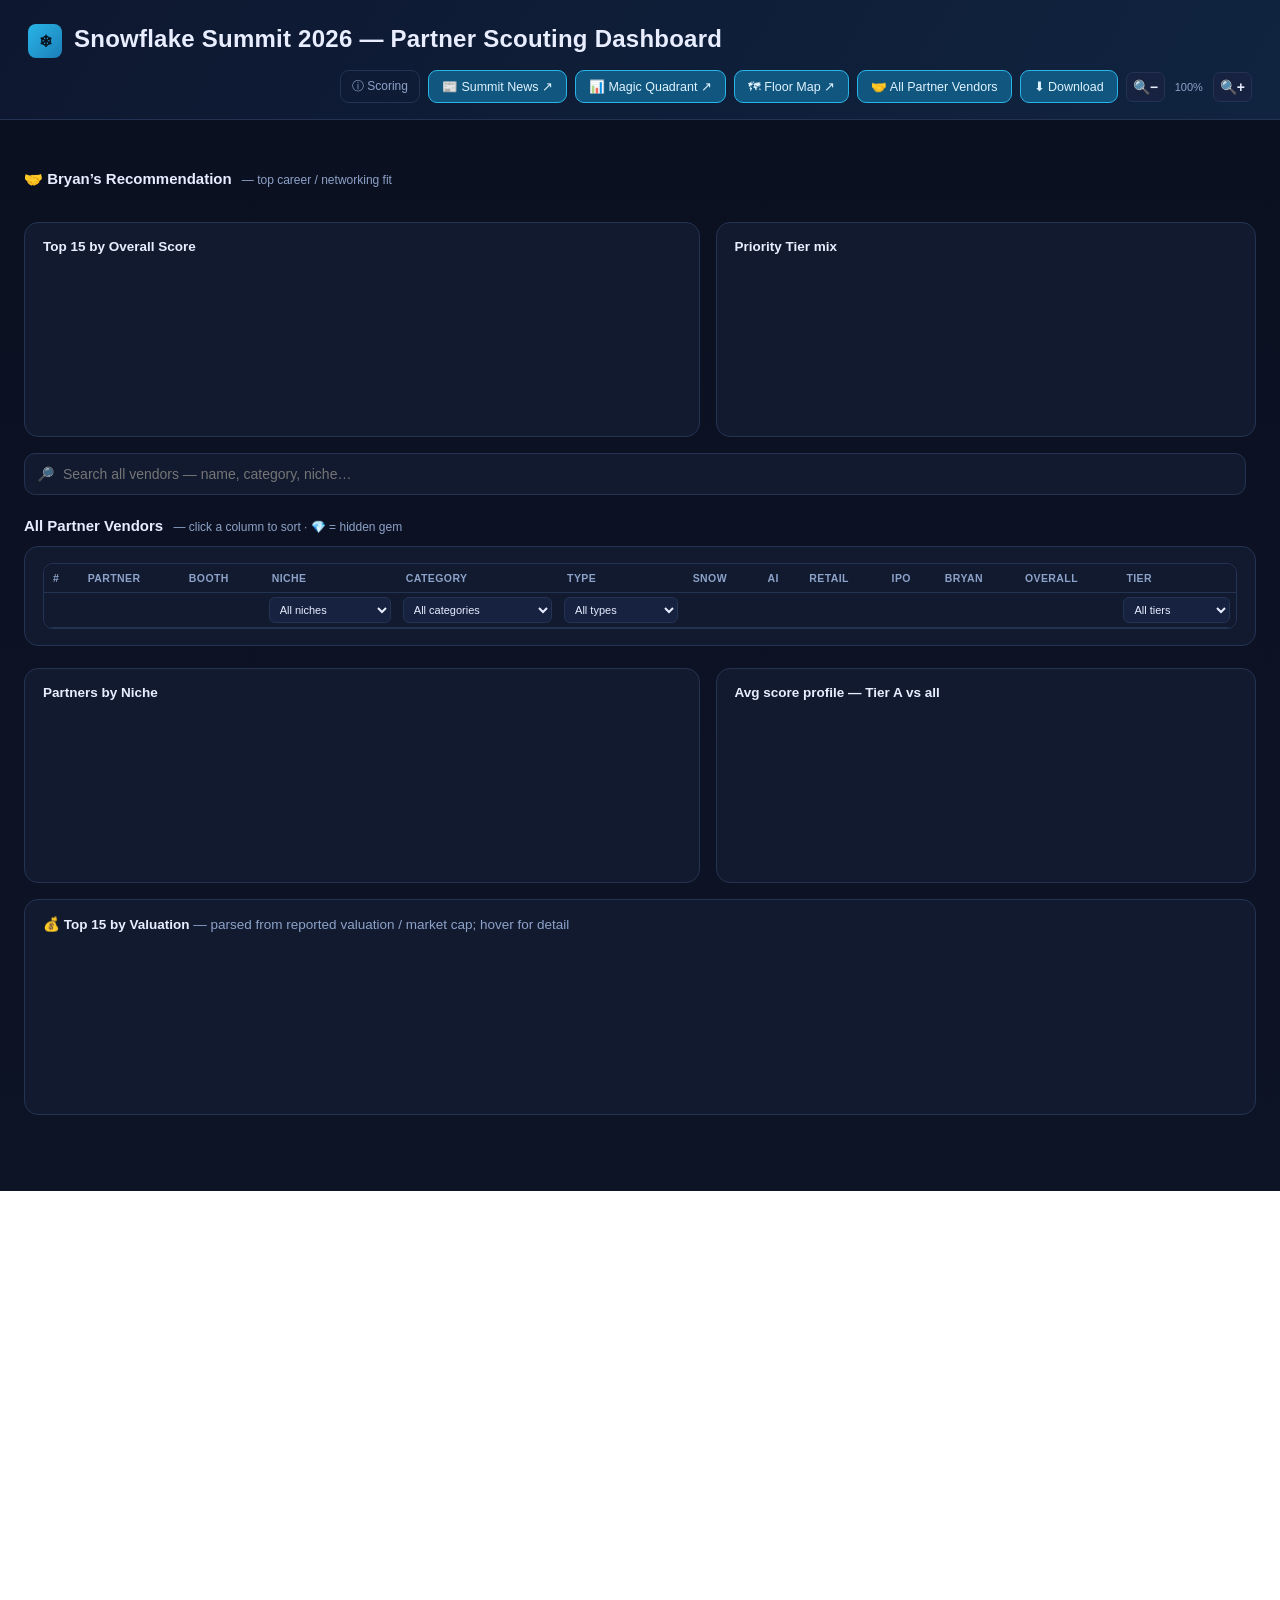
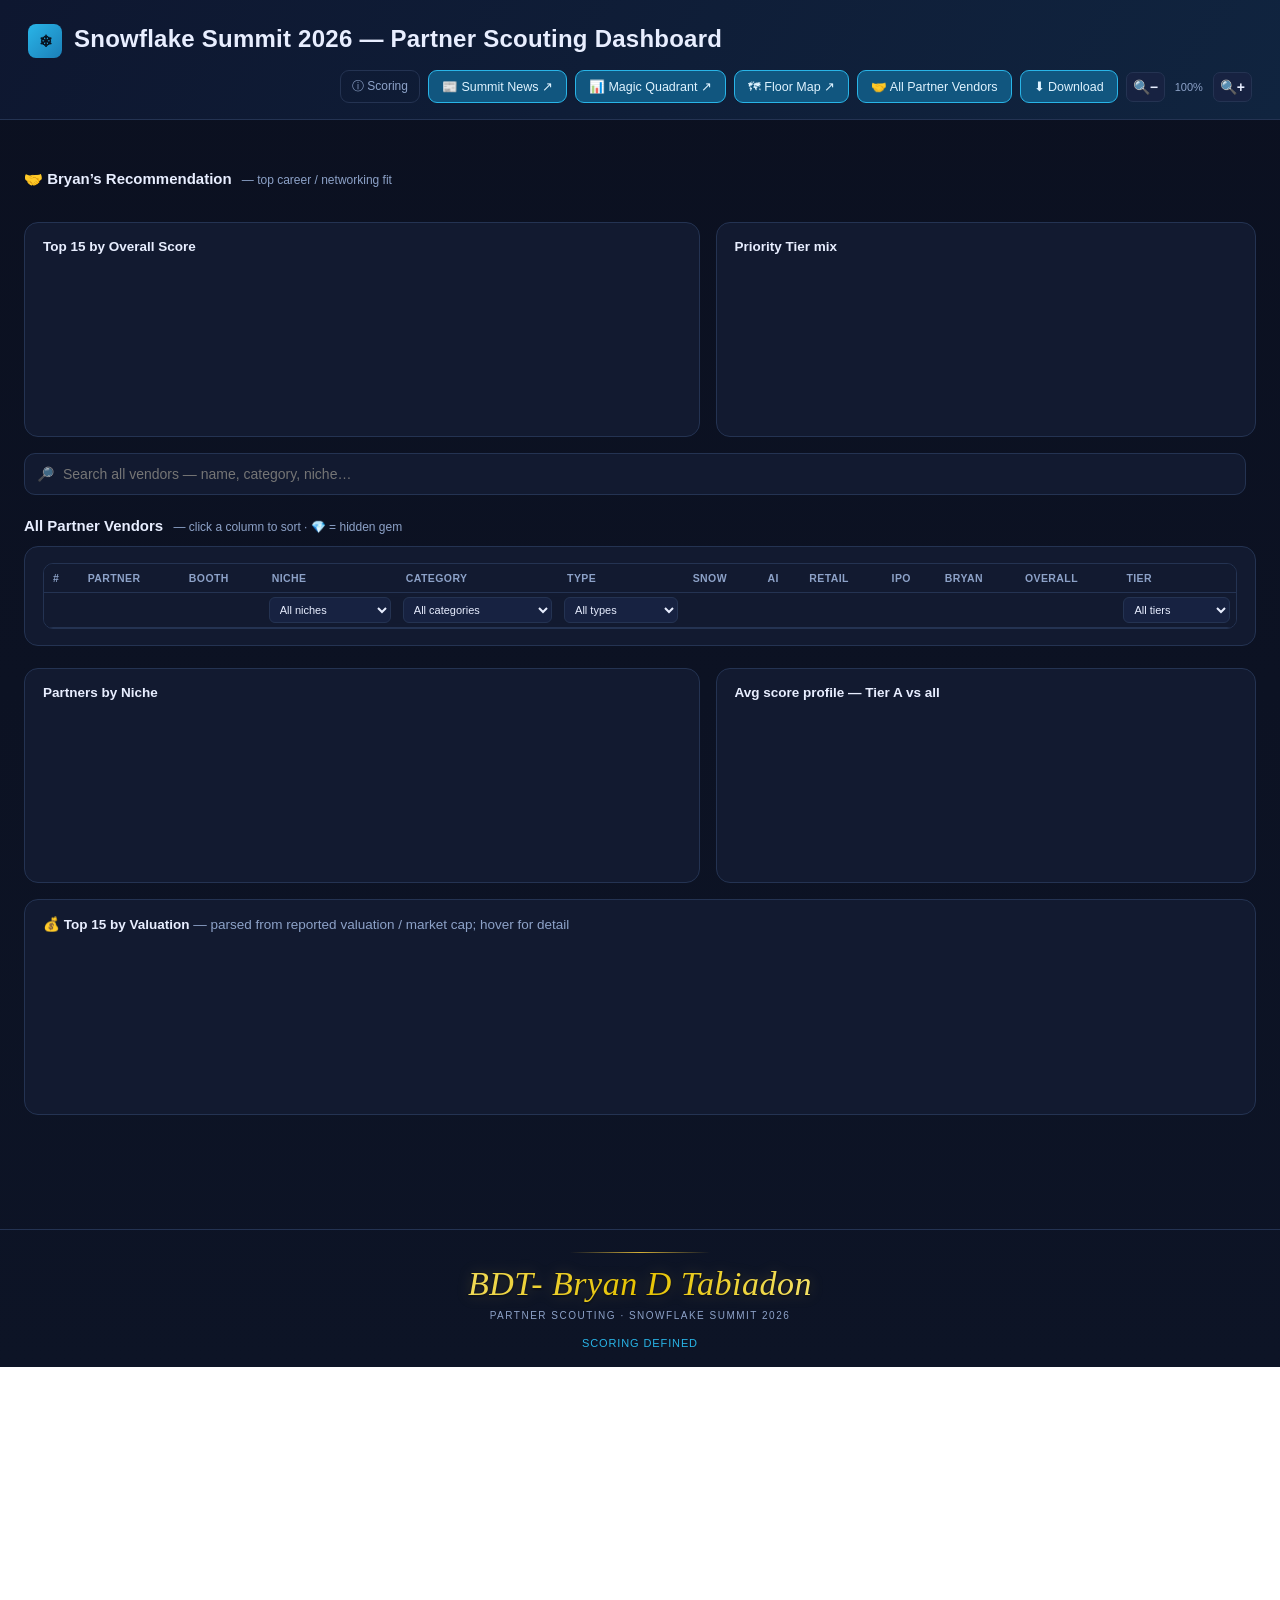
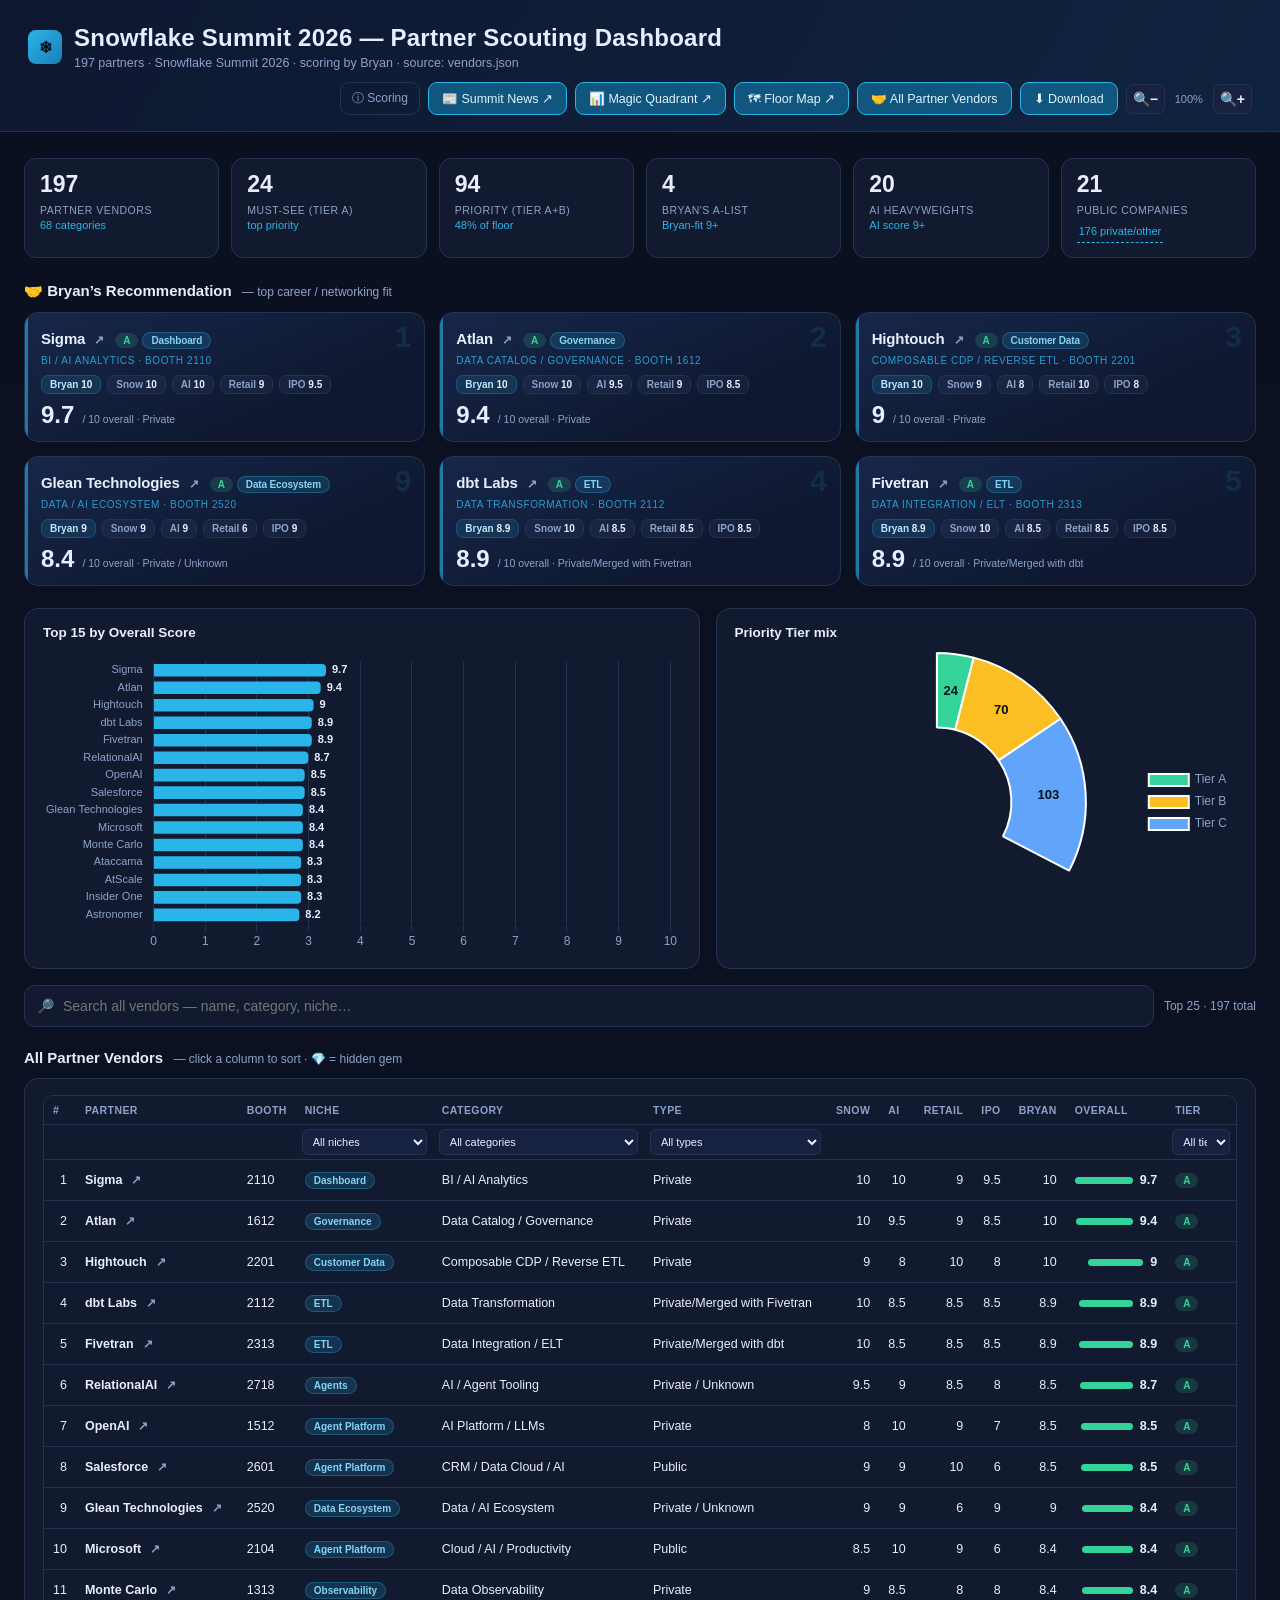
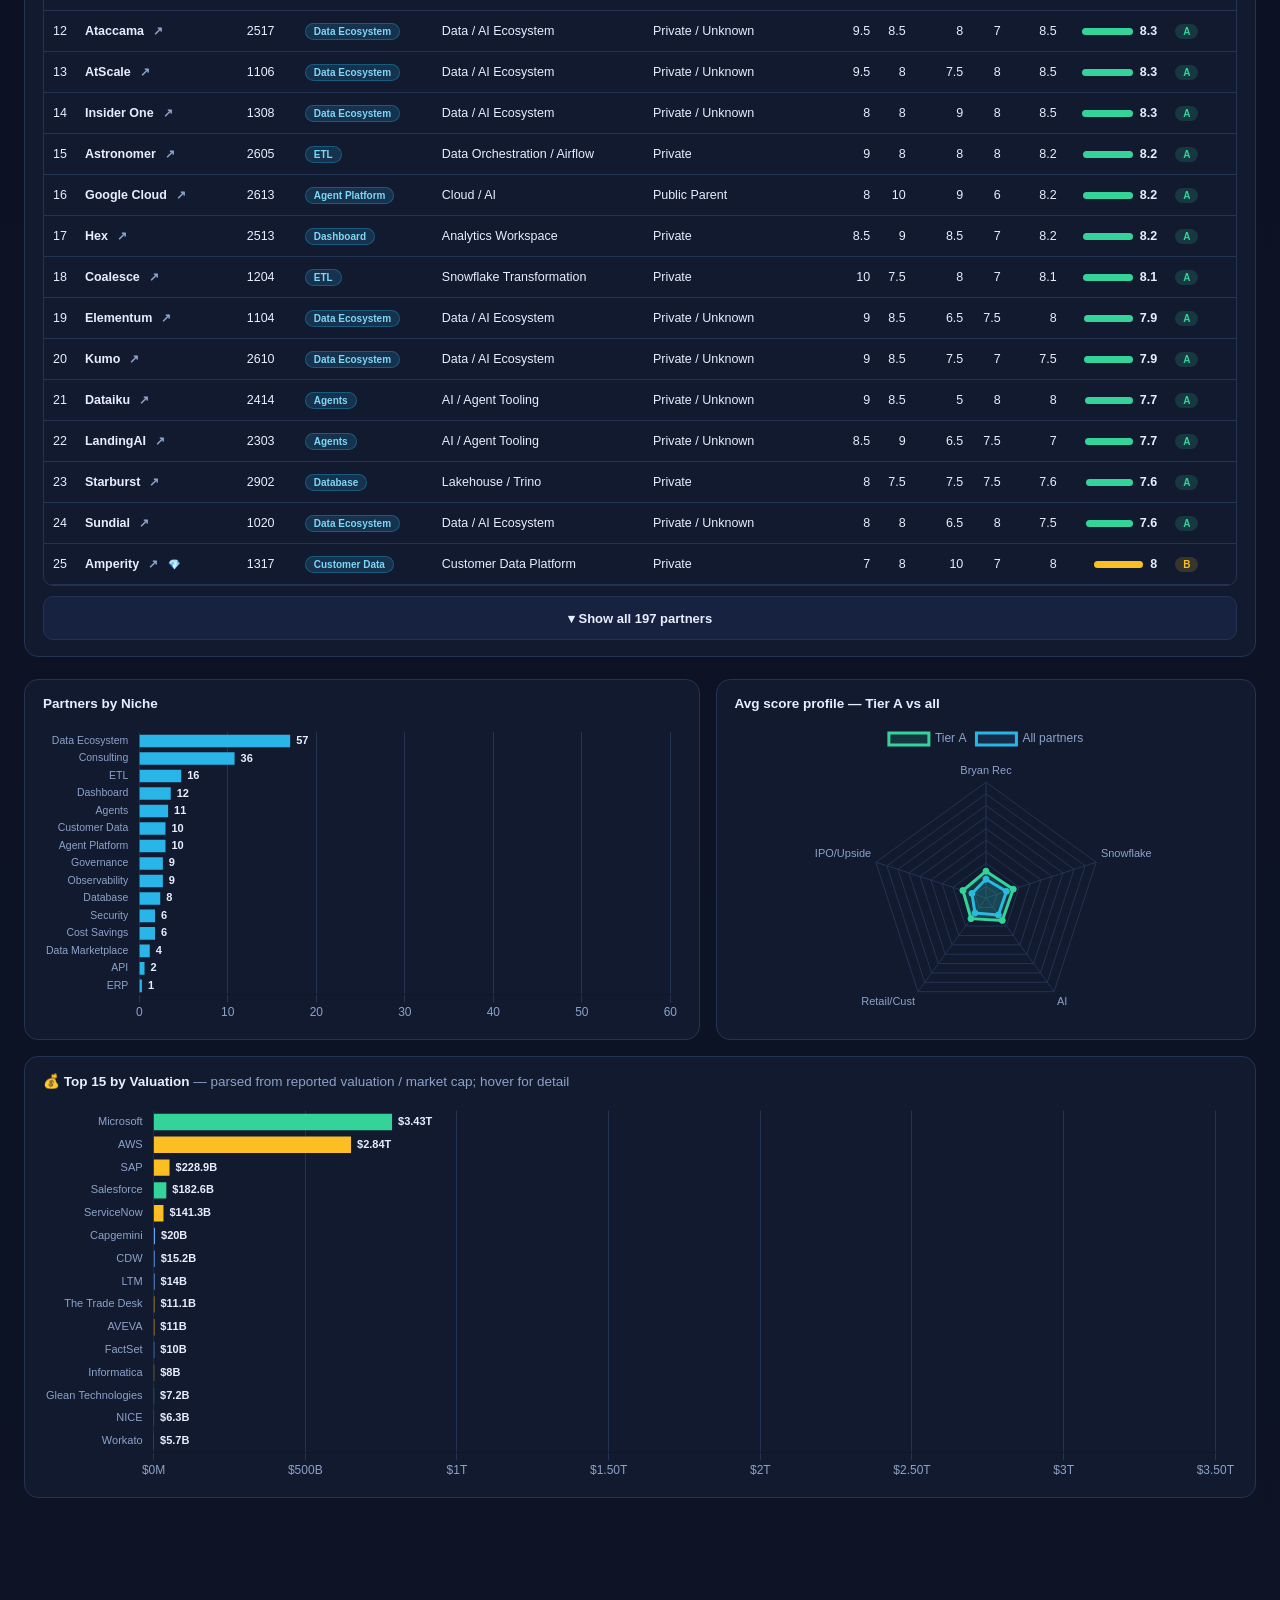
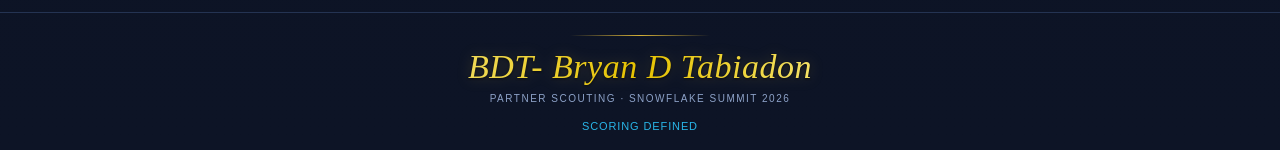
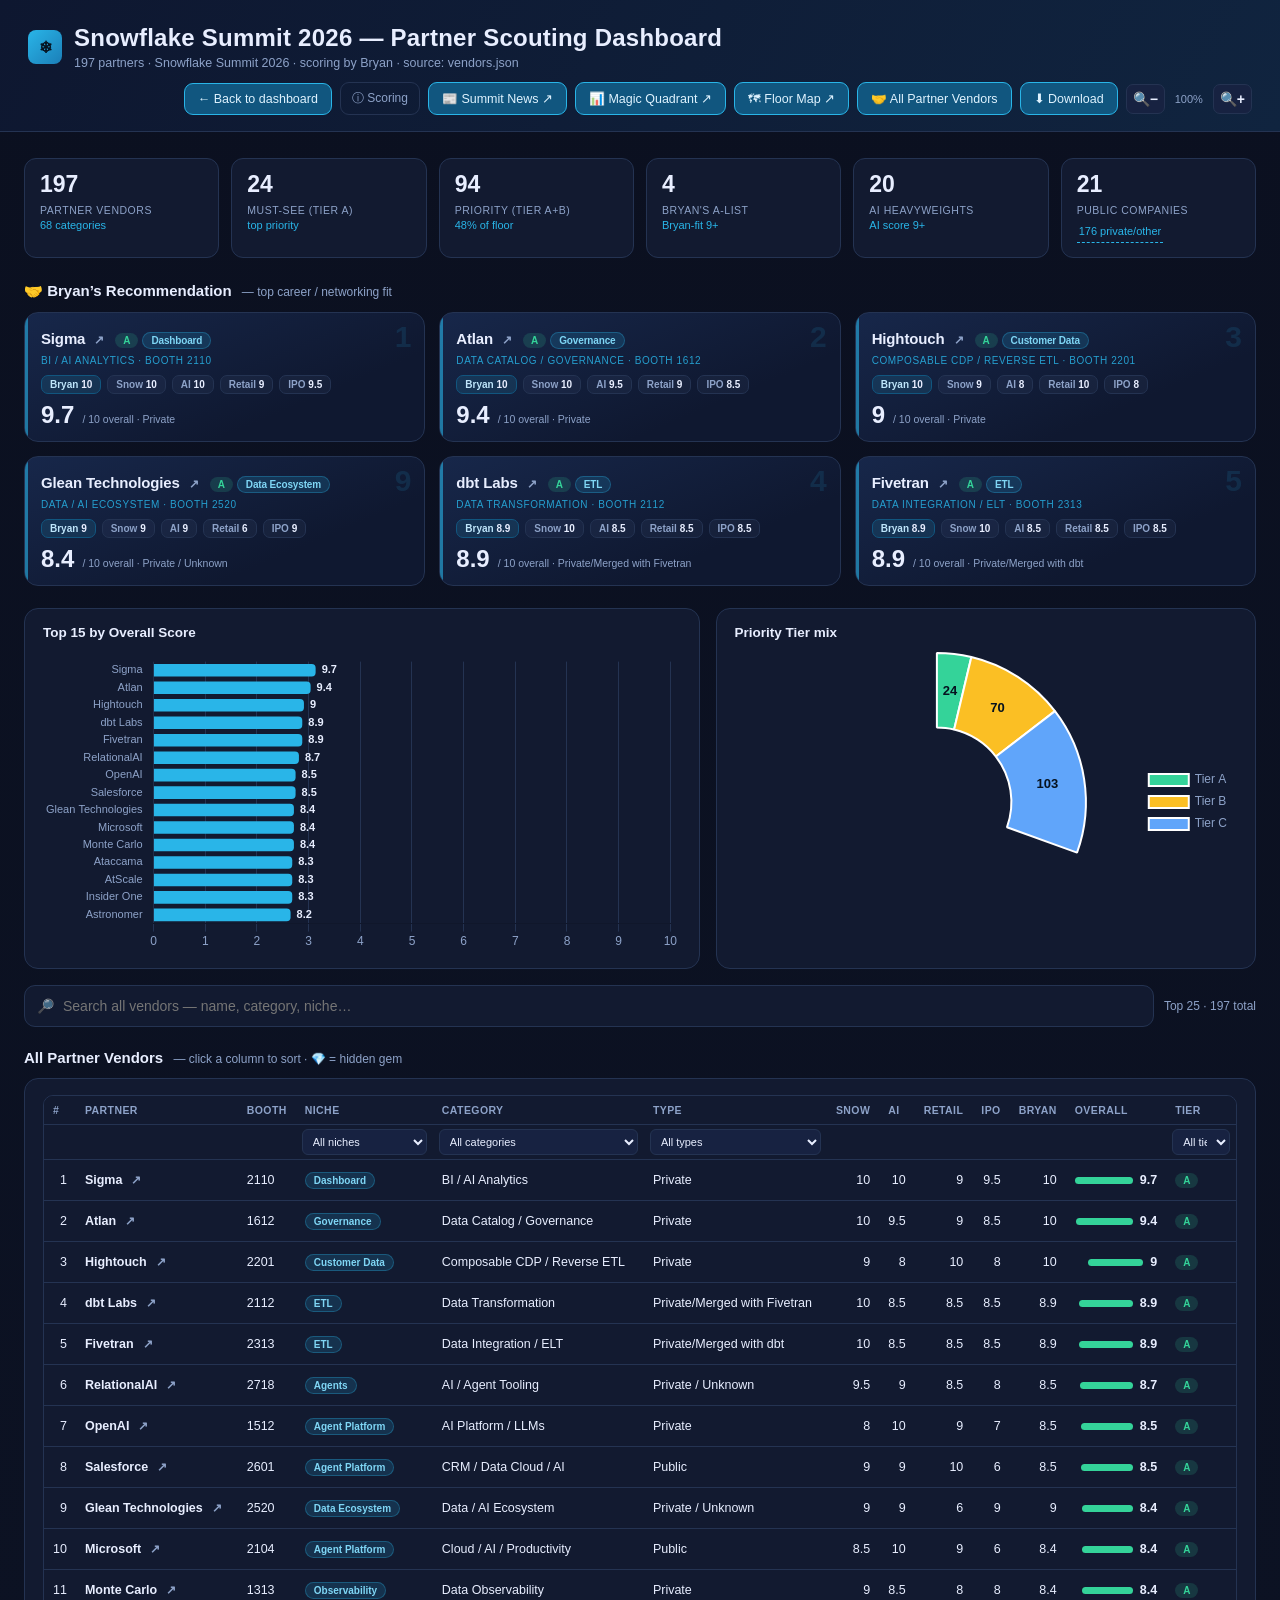
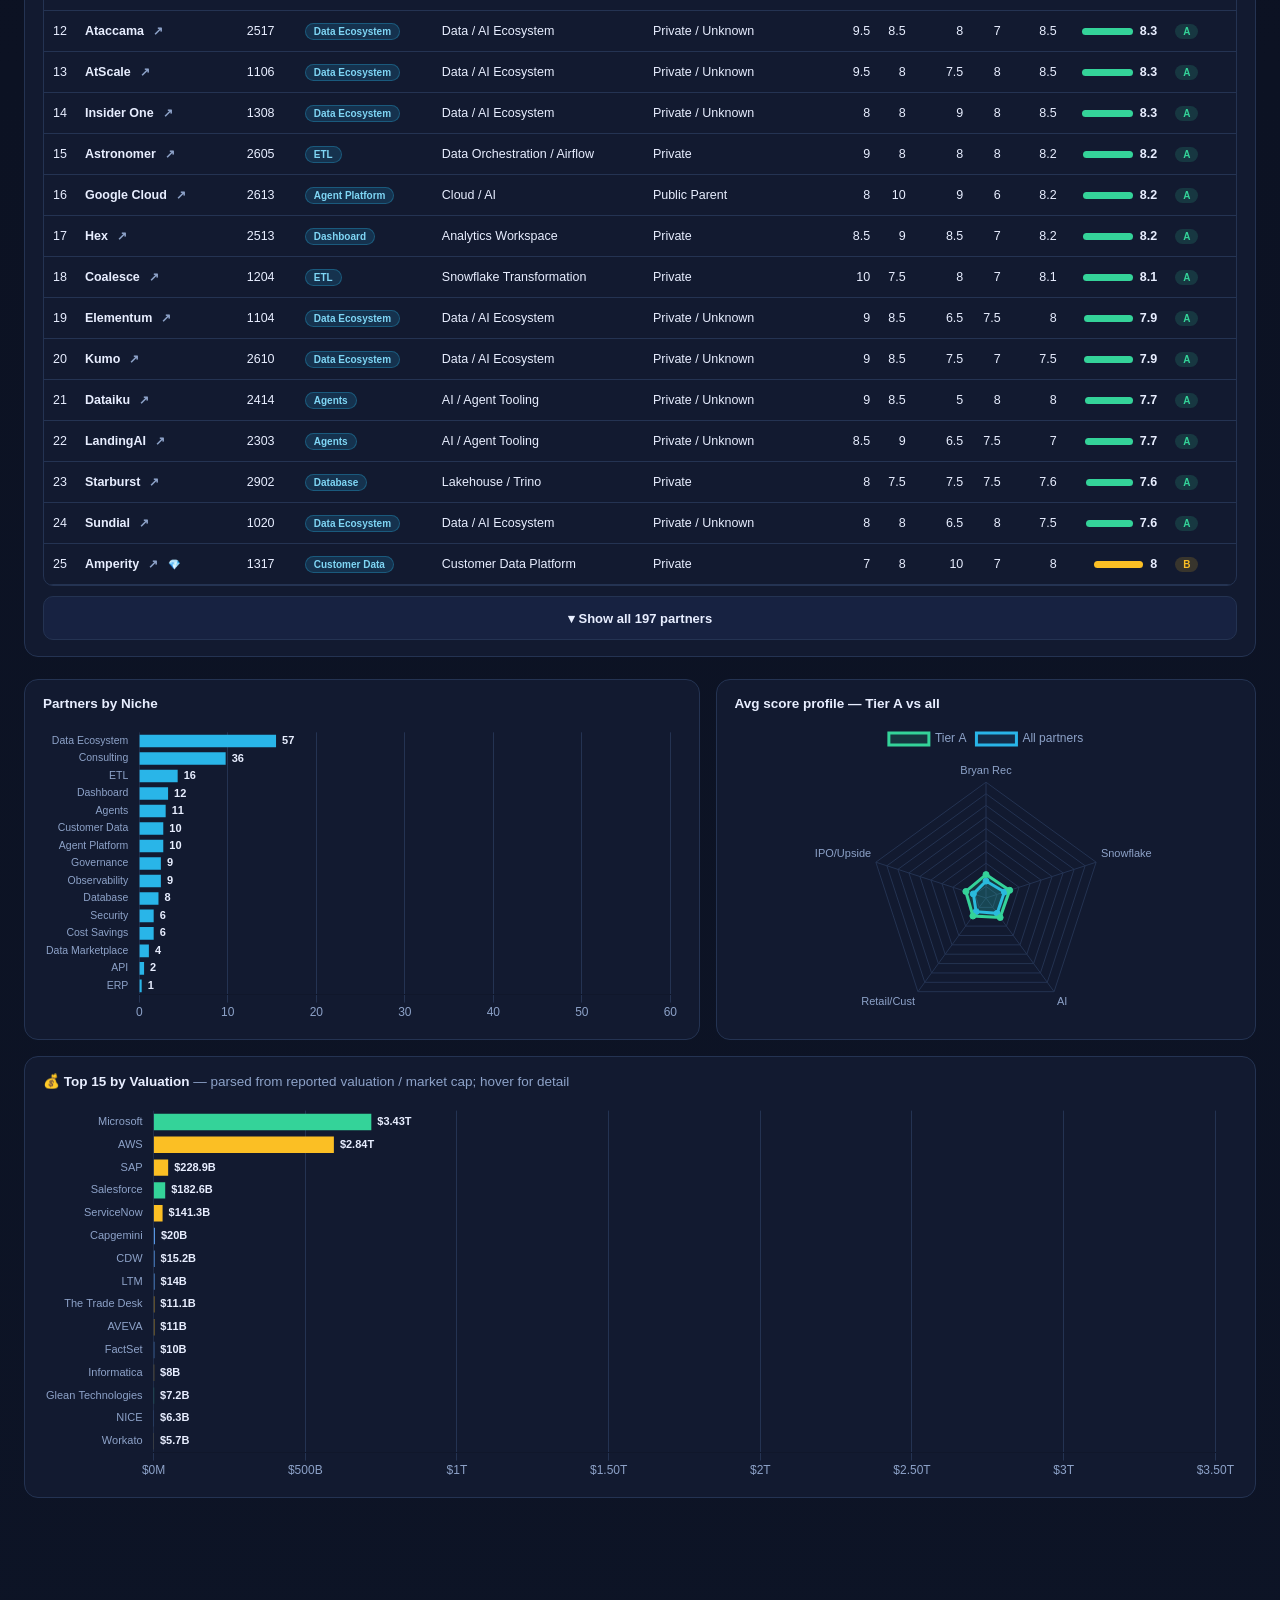
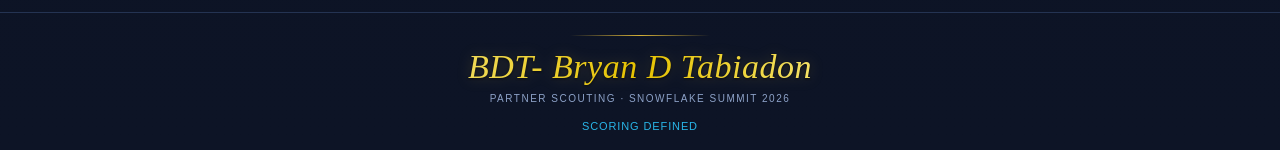
